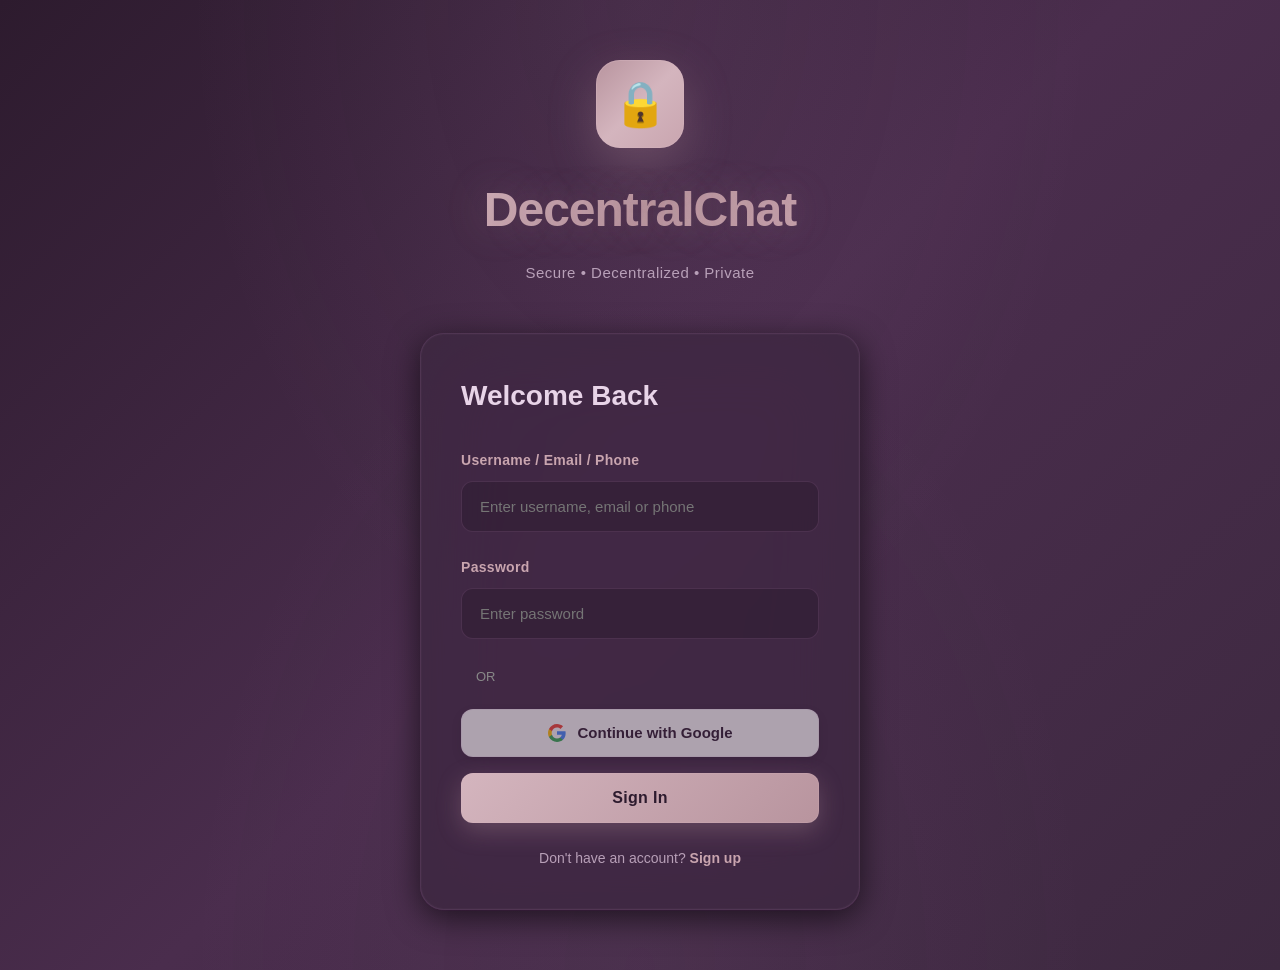
==== frontend/index.html @ db8f2690 "first commit" ====
<!DOCTYPE html>
<html lang="en">
<head>
    <meta charset="UTF-8">
    <meta name="viewport" content="width=device-width, initial-scale=1.0, maximum-scale=5.0, user-scalable=yes">
    <meta name="mobile-web-app-capable" content="yes">
    <meta name="apple-mobile-web-app-capable" content="yes">
    <meta name="apple-mobile-web-app-status-bar-style" content="black-translucent">
    <script src="https://accounts.google.com/gsi/client" async defer onload="initializeGoogleSignIn()"></script>
    <title>DecentralChat - Secure Messaging Platform</title>
</head>
    <style>
        * {
            margin: 0;
            padding: 0;
            box-sizing: border-box;
        }

        body {
            font-family: -apple-system, BlinkMacSystemFont, 'Segoe UI', 'Inter', 'Roboto', 'Helvetica Neue', sans-serif, system-ui, -apple-system, BlinkMacSystemFont, "Segoe UI", "Apple Color Emoji", "Segoe UI Emoji", "Noto Color Emoji", sans-serif;
            background: linear-gradient(135deg, #2d1b2e 0%, #4a2d4d 50%, #3d2940 100%);
            min-height: 100vh;
            color: #e8d4e8;
            line-height: 1.6;
            -webkit-font-smoothing: antialiased;
            -moz-osx-font-smoothing: grayscale;
        }

        /* Glass Morphism Effects */
        .glass {
            background: rgba(61, 41, 64, 0.85);
            backdrop-filter: blur(40px) saturate(180%);
            -webkit-backdrop-filter: blur(40px) saturate(180%);
            border: 1px solid rgba(200, 150, 200, 0.12);
            box-shadow: 0 8px 32px rgba(0, 0, 0, 0.6),
                        0 0 0 1px rgba(255, 255, 255, 0.02) inset;
        }

        .glass-strong {
            background: rgba(74, 45, 77, 0.92);
            backdrop-filter: blur(60px) saturate(200%);
            -webkit-backdrop-filter: blur(60px) saturate(200%);
            border: 1px solid rgba(200, 150, 200, 0.18);
            box-shadow: 0 16px 48px rgba(0, 0, 0, 0.8),
                        0 0 0 1px rgba(255, 255, 255, 0.03) inset;
        }

        /* Login Screen */
        #loginScreen {
            display: flex;
            justify-content: center;
            align-items: flex-start;
            min-height: 100vh;
            padding: 60px 24px;
            overflow-y: auto;
            background: radial-gradient(ellipse at top, rgba(200, 150, 200, 0.08) 0%, transparent 50%),
                        radial-gradient(ellipse at bottom, rgba(180, 130, 180, 0.06) 0%, transparent 50%),
                        linear-gradient(135deg, #2d1b2e 0%, #4a2d4d 50%, #3d2940 100%);
        }

        .login-container {
            max-width: 440px;
            width: 100%;
            margin: auto;
            animation: fadeInUp 0.6s cubic-bezier(0.16, 1, 0.3, 1);
        }

        @keyframes fadeInUp {
            from {
                opacity: 0;
                transform: translateY(30px);
            }
            to {
                opacity: 1;
                transform: translateY(0);
            }
        }

        .logo-container {
            text-align: center;
            margin-bottom: 48px;
        }

        .logo {
            width: 88px;
            height: 88px;
            background: linear-gradient(135deg, #b8949e 0%, #d4b5be 50%, #c9a5af 100%);
            border-radius: 24px;
            display: inline-flex;
            align-items: center;
            justify-content: center;
            font-size: 44px;
            margin-bottom: 24px;
            box-shadow: 0 16px 48px rgba(184, 148, 158, 0.3),
                        0 0 0 1px rgba(212, 181, 190, 0.4) inset;
            transition: all 0.4s cubic-bezier(0.16, 1, 0.3, 1);
        }

        .logo:hover {
            transform: translateY(-4px) scale(1.05);
            box-shadow: 0 24px 64px rgba(184, 148, 158, 0.4),
                        0 0 0 1px rgba(212, 181, 190, 0.5) inset;
        }

        .app-title {
            font-size: 48px;
            font-weight: 700;
            letter-spacing: -1px;
            background: linear-gradient(135deg, #d4b5be 0%, #b8949e 50%, #c9a5af 100%);
            -webkit-background-clip: text;
            -webkit-text-fill-color: transparent;
            background-clip: text;
            margin-bottom: 12px;
            text-shadow: 0 0 40px rgba(184, 148, 158, 0.3);
        }

        .app-subtitle {
            color: #b8a0b8;
            font-size: 15px;
            font-weight: 500;
            letter-spacing: 0.5px;
        }

        .login-box {
            padding: 40px;
            border-radius: 24px;
            max-height: calc(100vh - 240px);
            overflow-y: auto;
            transition: all 0.3s ease;
        }

        .login-box:hover {
            box-shadow: 0 12px 48px rgba(0, 0, 0, 0.8),
                        0 0 0 1px rgba(200, 150, 200, 0.15) inset;
        }

        .form-group {
            margin-bottom: 24px;
        }

        .form-group label {
            display: block;
            color: #c9a5af;
            margin-bottom: 10px;
            font-weight: 600;
            font-size: 14px;
            letter-spacing: 0.3px;
        }

        .form-group input,
        .form-group select {
            width: 100%;
            padding: 16px 18px;
            border: 1.5px solid rgba(200, 150, 200, 0.15);
            background: rgba(45, 27, 46, 0.5);
            border-radius: 12px;
            color: #e8d4e8;
            font-size: 15px;
            font-weight: 500;
            transition: all 0.3s cubic-bezier(0.16, 1, 0.3, 1);
        }

        .form-group input:hover {
            border-color: rgba(200, 150, 200, 0.3);
            background: rgba(45, 27, 46, 0.6);
        }

        .form-group input:focus {
            outline: none;
            border-color: #b8949e;
            background: rgba(45, 27, 46, 0.7);
            box-shadow: 0 0 0 4px rgba(184, 148, 158, 0.1),
                        0 8px 24px rgba(184, 148, 158, 0.15);
            transform: translateY(-1px);
        }

        .btn-primary {
            width: 100%;
            padding: 16px 24px;
            background: linear-gradient(135deg, #d4b5be 0%, #b8949e 100%);
            border: none;
            border-radius: 12px;
            color: #2d1b2e;
            font-size: 16px;
            font-weight: 700;
            letter-spacing: 0.3px;
            cursor: pointer;
            transition: all 0.3s cubic-bezier(0.16, 1, 0.3, 1);
            box-shadow: 0 8px 24px rgba(184, 148, 158, 0.3),
                        0 0 0 1px rgba(212, 181, 190, 0.2) inset;
            position: relative;
            overflow: hidden;
        }

        .btn-primary::before {
            content: '';
            position: absolute;
            top: 0;
            left: -100%;
            width: 100%;
            height: 100%;
            background: linear-gradient(90deg, transparent, rgba(255, 255, 255, 0.3), transparent);
            transition: left 0.5s;
        }

        .btn-primary:hover::before {
            left: 100%;
        }

        .btn-primary:hover {
            transform: translateY(-2px);
            box-shadow: 0 12px 32px rgba(184, 148, 158, 0.4),
                        0 0 0 1px rgba(212, 181, 190, 0.3) inset;
        }

        .btn-primary:active {
            transform: translateY(0);
        }

        .btn-primary:disabled {
            opacity: 0.5;
            cursor: not-allowed;
            transform: none;
        }

        .toggle-mode {
            text-align: center;
            margin-top: 24px;
            color: #b8a0b8;
            font-size: 14px;
        }

        .toggle-mode a {
            color: #c9a5af;
            cursor: pointer;
            text-decoration: none;
            font-weight: 600;
            transition: all 0.2s;
        }

        .toggle-mode a:hover {
            color: #d4b5be;
            text-decoration: underline;
        }

        .error-message, .success-message {
            padding: 14px 18px;
            border-radius: 12px;
            margin-bottom: 20px;
            font-size: 14px;
            font-weight: 500;
            display: none;
            animation: slideDown 0.3s ease;
        }

        .error-message {
            background: rgba(239, 68, 68, 0.15);
            border: 1px solid rgba(239, 68, 68, 0.3);
            color: #ff8888;
        }

        .success-message {
            background: rgba(147, 197, 147, 0.15);
            border: 1px solid rgba(147, 197, 147, 0.3);
            color: #b8e8b8;
        }

        @keyframes slideDown {
            from {
                opacity: 0;
                transform: translateY(-10px);
            }
            to {
                opacity: 1;
                transform: translateY(0);
            }
        }

        .login-box::-webkit-scrollbar {
            width: 6px;
        }

        .login-box::-webkit-scrollbar-track {
            background: rgba(0, 0, 0, 0.2);
            border-radius: 10px;
        }

        .login-box::-webkit-scrollbar-thumb {
            background: rgba(184, 148, 158, 0.4);
            border-radius: 10px;
            transition: background 0.2s;
        }

        .login-box::-webkit-scrollbar-thumb:hover {
            background: rgba(184, 148, 158, 0.6);
        }

        .btn-google {
            width: 100%;
            padding: 14px 20px;
            background: rgba(255, 255, 255, 0.95);
            border: 1.5px solid rgba(200, 150, 200, 0.15);
            border-radius: 12px;
            color: #2d1b2e;
            font-size: 15px;
            font-weight: 600;
            cursor: pointer;
            transition: all 0.3s cubic-bezier(0.16, 1, 0.3, 1);
            display: flex;
            align-items: center;
            justify-content: center;
            gap: 12px;
            margin-bottom: 16px;
            box-shadow: 0 4px 12px rgba(0, 0, 0, 0.15);
        }

        .btn-google:hover {
            background: #fff;
            transform: translateY(-2px);
            box-shadow: 0 8px 20px rgba(0, 0, 0, 0.2);
            border-color: rgba(200, 150, 200, 0.25);
        }

        /* Chat Interface */
        #chatInterface {
            display: none;
            height: 100vh;
            overflow: hidden;
        }

        .chat-container {
            display: flex;
            height: 100vh;
            background: linear-gradient(135deg, #2d1b2e 0%, #4a2d4d 50%, #3d2940 100%);
        }

        /* Sidebar */
        .sidebar {
            width: 380px;
            border-right: 1px solid rgba(200, 150, 200, 0.08);
            display: flex;
            flex-direction: column;
            transition: all 0.4s cubic-bezier(0.16, 1, 0.3, 1);
        }

        .sidebar.collapsed {
            width: 0;
            overflow: hidden;
        }

        .sidebar-header {
            padding: 24px;
            border-bottom: 1px solid rgba(200, 150, 200, 0.08);
        }

        .user-profile {
            display: flex;
            align-items: center;
            gap: 16px;
            margin-bottom: 24px;
            padding: 16px;
            border-radius: 16px;
            background: rgba(184, 148, 158, 0.04);
            transition: all 0.3s ease;
        }

        .user-profile:hover {
            background: rgba(184, 148, 158, 0.08);
        }

        .avatar {
            width: 52px;
            height: 52px;
            border-radius: 50%;
            background: linear-gradient(135deg, #d4b5be 0%, #b8949e 100%);
            display: flex;
            align-items: center;
            justify-content: center;
            font-size: 26px;
            box-shadow: 0 8px 24px rgba(184, 148, 158, 0.3),
                        0 0 0 3px rgba(45, 27, 46, 0.3),
                        0 0 0 4px rgba(184, 148, 158, 0.2);
            flex-shrink: 0;
            transition: all 0.3s ease;
        }

        .avatar:hover {
            transform: scale(1.05);
            box-shadow: 0 12px 32px rgba(184, 148, 158, 0.4),
                        0 0 0 3px rgba(45, 27, 46, 0.3),
                        0 0 0 5px rgba(184, 148, 158, 0.3);
        }

        .avatar img {
            width: 100%;
            height: 100%;
            border-radius: 50%;
            object-fit: cover;
        }

        .user-info {
            flex: 1;
        }

        .user-info h3 {
            font-size: 17px;
            font-weight: 700;
            margin-bottom: 4px;
            color: #e8d4e8;
        }

        .user-role {
            font-size: 13px;
            color: #c9a5af;
            font-weight: 600;
        }

        .search-box {
            position: relative;
        }

        .search-box input {
            width: 100%;
            padding: 14px 18px;
            background: rgba(45, 27, 46, 0.5);
            border: 1.5px solid rgba(200, 150, 200, 0.12);
            border-radius: 12px;
            color: #e8d4e8;
            font-size: 14px;
            font-weight: 500;
            transition: all 0.3s ease;
        }

        .search-box input:hover {
            border-color: rgba(200, 150, 200, 0.2);
            background: rgba(45, 27, 46, 0.6);
        }

        .search-box input:focus {
            outline: none;
            border-color: #b8949e;
            background: rgba(45, 27, 46, 0.7);
            box-shadow: 0 0 0 4px rgba(184, 148, 158, 0.08);
        }

        .action-buttons {
            display: flex;
            gap: 12px;
            padding: 16px 24px;
            border-bottom: 1px solid rgba(200, 150, 200, 0.08);
        }

        .action-btn {
            flex: 1;
            padding: 12px 16px;
            background: rgba(184, 148, 158, 0.08);
            border: 1.5px solid rgba(200, 150, 200, 0.15);
            border-radius: 10px;
            color: #c9a5af;
            font-size: 12px;
            font-weight: 700;
            letter-spacing: 0.3px;
            cursor: pointer;
            transition: all 0.3s cubic-bezier(0.16, 1, 0.3, 1);
            display: flex;
            align-items: center;
            justify-content: center;
            gap: 6px;
        }

        .action-btn:hover {
            background: rgba(184, 148, 158, 0.15);
            border-color: #b8949e;
            transform: translateY(-2px);
            box-shadow: 0 4px 12px rgba(184, 148, 158, 0.2);
        }

        .action-btn:active {
            transform: translateY(0);
        }

        .contacts-list {
            flex: 1;
            overflow-y: auto;
        }

        .contact-item {
            padding: 16px 24px;
            border-bottom: 1px solid rgba(200, 150, 200, 0.05);
            cursor: pointer;
            transition: all 0.25s cubic-bezier(0.16, 1, 0.3, 1);
            display: flex;
            gap: 16px;
            align-items: center;
            position: relative;
        }

        .contact-item::before {
            content: '';
            position: absolute;
            left: 0;
            top: 0;
            bottom: 0;
            width: 0;
            background: linear-gradient(90deg, #b8949e, transparent);
            transition: width 0.3s ease;
        }

        .contact-item:hover {
            background: rgba(184, 148, 158, 0.06);
        }

        .contact-item:hover::before {
            width: 4px;
        }

        .contact-item.active {
            background: rgba(184, 148, 158, 0.12);
        }

        .contact-item.active::before {
            width: 4px;
        }

        .contact-avatar {
            position: relative;
            width: 52px;
            height: 52px;
            border-radius: 50%;
            background: linear-gradient(135deg, #d4b5be 0%, #b8949e 100%);
            display: flex;
            align-items: center;
            justify-content: center;
            font-size: 26px;
            flex-shrink: 0;
            box-shadow: 0 4px 12px rgba(184, 148, 158, 0.2);
        }

        .contact-avatar img {
            width: 100%;
            height: 100%;
            border-radius: 50%;
            object-fit: cover;
        }

        .status-indicator {
            position: absolute;
            bottom: 0;
            right: 0;
            width: 14px;
            height: 14px;
            border-radius: 50%;
            border: 3px solid #3d2940;
            box-shadow: 0 0 8px rgba(0, 0, 0, 0.5);
        }

        .status-indicator.online {
            background: #93c593;
            box-shadow: 0 0 12px rgba(147, 197, 147, 0.6);
        }

        .status-indicator.offline {
            background: #7b6b7b;
        }

        .contact-info {
            flex: 1;
            overflow: hidden;
        }

        .contact-name {
            font-size: 16px;
            font-weight: 700;
            margin-bottom: 4px;
            color: #e8d4e8;
        }

        .contact-last-message {
            font-size: 13px;
            color: #b8a0b8;
            font-weight: 500;
            white-space: nowrap;
            overflow: hidden;
            text-overflow: ellipsis;
        }

        .unread-badge {
            background: linear-gradient(135deg, #d4b5be, #b8949e);
            color: #2d1b2e;
            border-radius: 12px;
            min-width: 24px;
            height: 24px;
            display: flex;
            align-items: center;
            justify-content: center;
            font-size: 12px;
            font-weight: 800;
            padding: 0 8px;
            box-shadow: 0 4px 12px rgba(184, 148, 158, 0.4);
        }

        /* Chat Area */
        .chat-area {
            flex: 1;
            display: flex;
            flex-direction: column;
        }

        .chat-header {
            padding: 20px 28px;
            border-bottom: 1px solid rgba(200, 150, 200, 0.08);
            display: flex;
            align-items: center;
            justify-content: space-between;
            background: rgba(184, 148, 158, 0.02);
        }

        .chat-header-left {
            display: flex;
            align-items: center;
            gap: 16px;
        }

        .menu-toggle {
            width: 44px;
            height: 44px;
            border-radius: 12px;
            background: rgba(184, 148, 158, 0.08);
            border: 1.5px solid rgba(200, 150, 200, 0.15);
            display: flex;
            align-items: center;
            justify-content: center;
            cursor: pointer;
            transition: all 0.3s cubic-bezier(0.16, 1, 0.3, 1);
            color: #c9a5af;
            font-size: 20px;
        }

        .menu-toggle:hover {
            background: rgba(184, 148, 158, 0.15);
            border-color: #b8949e;
            transform: translateY(-2px);
            box-shadow: 0 4px 12px rgba(184, 148, 158, 0.2);
        }

        .chat-actions {
            display: flex;
            gap: 10px;
        }

        .icon-btn {
            width: 44px;
            height: 44px;
            border-radius: 12px;
            background: rgba(184, 148, 158, 0.08);
            border: 1.5px solid rgba(200, 150, 200, 0.15);
            display: flex;
            align-items: center;
            justify-content: center;
            cursor: pointer;
            transition: all 0.3s cubic-bezier(0.16, 1, 0.3, 1);
            color: #c9a5af;
            font-size: 18px;
        }

        .icon-btn:hover {
            background: rgba(184, 148, 158, 0.15);
            border-color: #b8949e;
            transform: translateY(-2px) scale(1.05);
            box-shadow: 0 4px 12px rgba(184, 148, 158, 0.2);
        }

        .icon-btn:active {
            transform: translateY(0) scale(1);
        }

        .emoji-picker {
            position: absolute;
            bottom: 90px;
            right: 28px;
            width: 380px;
            max-height: 450px;
            background: rgba(61, 41, 64, 0.98);
            backdrop-filter: blur(60px) saturate(200%);
            border: 1px solid rgba(200, 150, 200, 0.2);
            border-radius: 20px;
            box-shadow: 0 24px 64px rgba(0, 0, 0, 0.9),
                        0 0 0 1px rgba(255, 255, 255, 0.03) inset;
            display: none;
            flex-direction: column;
            z-index: 1000;
            animation: slideUpFade 0.3s cubic-bezier(0.16, 1, 0.3, 1);
        }

        @keyframes slideUpFade {
            from {
                opacity: 0;
                transform: translateY(16px) scale(0.96);
            }
            to {
                opacity: 1;
                transform: translateY(0) scale(1);
            }
        }

        .emoji-picker.active {
            display: flex !important;
        }

        .emoji-picker-header {
            padding: 18px 20px;
            border-bottom: 1px solid rgba(200, 150, 200, 0.12);
        }

        .emoji-search {
            width: 100%;
            padding: 12px 16px;
            background: rgba(45, 27, 46, 0.5);
            border: 1.5px solid rgba(200, 150, 200, 0.15);
            border-radius: 10px;
            color: #e8d4e8;
            font-size: 14px;
            font-weight: 500;
            transition: all 0.3s ease;
        }

        .emoji-search:focus {
            outline: none;
            border-color: #b8949e;
            box-shadow: 0 0 0 4px rgba(184, 148, 158, 0.1);
        }

        .emoji-categories {
            display: flex;
            padding: 12px 16px;
            gap: 6px;
            border-bottom: 1px solid rgba(200, 150, 200, 0.08);
            overflow-x: auto;
        }

        .emoji-category-btn {
            padding: 10px 14px;
            background: transparent;
            border: none;
            color: #b8a0b8;
            cursor: pointer;
            font-size: 22px;
            transition: all 0.25s cubic-bezier(0.16, 1, 0.3, 1);
            border-radius: 10px;
            min-width: 44px;
            height: 44px;
            display: flex;
            align-items: center;
            justify-content: center;
        }

        .emoji-category-btn:hover {
            background: rgba(184, 148, 158, 0.12);
            transform: scale(1.15);
        }

        .emoji-category-btn.active {
            background: rgba(184, 148, 158, 0.2);
            transform: scale(1.15);
        }

        .emoji-grid {
            display: grid;
            grid-template-columns: repeat(8, 1fr);
            gap: 4px;
            padding: 16px;
            overflow-y: auto;
            max-height: 280px;
        }

        .emoji-item {
            width: 40px;
            height: 40px;
            display: flex;
            align-items: center;
            justify-content: center;
            font-size: 26px;
            cursor: pointer;
            border-radius: 10px;
            transition: all 0.2s cubic-bezier(0.16, 1, 0.3, 1);
            -webkit-tap-highlight-color: rgba(184, 148, 158, 0.2);
            touch-action: manipulation;
            user-select: none;
            -webkit-user-select: none;
        }

        .emoji-item:hover {
            background: rgba(184, 148, 158, 0.15);
            transform: scale(1.25);
        }
        
        .emoji-item:active {
            background: rgba(184, 148, 158, 0.3);
            transform: scale(1.15);
        }

        .emoji-suggestions {
            display: flex;
            gap: 6px;
            padding: 8px 16px;
            background: rgba(184, 148, 158, 0.08);
            border-radius: 10px;
            margin-bottom: 8px;
            overflow-x: auto;
        }

        .emoji-suggestion {
            font-size: 22px;
            cursor: pointer;
            padding: 6px;
            transition: transform 0.2s;
            border-radius: 8px;
        }

        .emoji-suggestion:hover {
            transform: scale(1.4);
            background: rgba(184, 148, 158, 0.15);
        }

        .messages-container {
            flex: 1;
            overflow-y: auto;
            padding: 28px;
            background: linear-gradient(to bottom, rgba(184, 148, 158, 0.01), transparent 20%);
        }

        .message {
            margin-bottom: 24px;
            display: flex;
            gap: 12px;
            animation: messageSlideIn 0.4s cubic-bezier(0.16, 1, 0.3, 1);
        }

        @keyframes messageSlideIn {
            from {
                opacity: 0;
                transform: translateY(24px);
            }
            to {
                opacity: 1;
                transform: translateY(0);
            }
        }

        .message.sent {
            flex-direction: row-reverse;
        }

        .message-avatar {
            width: 40px;
            height: 40px;
            border-radius: 50%;
            background: linear-gradient(135deg, #d4b5be 0%, #b8949e 100%);
            display: flex;
            align-items: center;
            justify-content: center;
            font-size: 18px;
            flex-shrink: 0;
            box-shadow: 0 4px 12px rgba(184, 148, 158, 0.25);
        }

        .message-avatar img {
            width: 100%;
            height: 100%;
            border-radius: 50%;
            object-fit: cover;
        }

        .message-content {
            max-width: 65%;
        }

        .message-bubble {
            padding: 14px 20px;
            border-radius: 18px;
            background: rgba(255, 255, 255, 0.04);
            border: 1px solid rgba(200, 150, 200, 0.12);
            position: relative;
            box-shadow: 0 2px 8px rgba(0, 0, 0, 0.3);
            transition: all 0.2s ease;
        }

        .message-bubble:hover {
            box-shadow: 0 4px 16px rgba(0, 0, 0, 0.4);
            transform: translateY(-1px);
        }

        .message.sent .message-bubble {
            background: rgba(184, 148, 158, 0.15);
            border-color: rgba(200, 150, 200, 0.25);
            box-shadow: 0 2px 12px rgba(184, 148, 158, 0.2);
        }

        .message.sent .message-bubble:hover {
            box-shadow: 0 4px 20px rgba(184, 148, 158, 0.3);
        }

        .message-text {
            color: #e8d4e8;
            line-height: 1.6;
            word-wrap: break-word;
            font-size: 15px;
            font-weight: 500;
        }

        .message-info {
            display: flex;
            align-items: center;
            gap: 10px;
            margin-top: 6px;
            font-size: 11px;
            color: #b8a0b8;
            font-weight: 600;
        }

        .encryption-badge {
            display: inline-flex;
            align-items: center;
            gap: 4px;
            color: #93c593;
        }

        .typing-indicator {
            padding: 12px 28px;
            font-size: 14px;
            color: #b8a0b8;
            font-style: italic;
            font-weight: 600;
        }

        /* Message Input */
        .message-input-container {
            padding: 24px 28px;
            border-top: 1px solid rgba(200, 150, 200, 0.08);
            background: rgba(184, 148, 158, 0.02);
        }

        .message-input-wrapper {
            flex: 1;
            display: flex;
            align-items: center;
            gap: 6px;
        }

        .input-actions {
            display: flex;
            gap: 6px;
        }

        #messageInput {
            flex: 1;
            padding: 16px 20px;
            background: rgba(45, 27, 46, 0.5);
            border: 1.5px solid rgba(200, 150, 200, 0.15);
            border-radius: 14px;
            color: #e8d4e8;
            font-size: 15px;
            font-weight: 500;
            resize: none;
            max-height: 140px;
            font-family: inherit;
            transition: all 0.3s ease;
        }

        #messageInput:hover {
            border-color: rgba(200, 150, 200, 0.25);
            background: rgba(45, 27, 46, 0.6);
        }

        #messageInput:focus {
            outline: none;
            border-color: #b8949e;
            background: rgba(45, 27, 46, 0.7);
            box-shadow: 0 0 0 4px rgba(184, 148, 158, 0.08);
        }

        .send-btn {
            width: 52px;
            height: 52px;
            border-radius: 50%;
            background: linear-gradient(135deg, #d4b5be 0%, #b8949e 100%);
            border: none;
            color: #2d1b2e;
            cursor: pointer;
            transition: all 0.3s cubic-bezier(0.16, 1, 0.3, 1);
            display: flex;
            align-items: center;
            justify-content: center;
            box-shadow: 0 8px 24px rgba(184, 148, 158, 0.4),
                        0 0 0 1px rgba(212, 181, 190, 0.3) inset;
            font-size: 22px;
        }

        .send-btn:hover {
            transform: scale(1.1) rotate(12deg);
            box-shadow: 0 12px 32px rgba(184, 148, 158, 0.5),
                        0 0 0 1px rgba(212, 181, 190, 0.4) inset;
        }

        .send-btn:active {
            transform: scale(1.05) rotate(8deg);
        }

        .send-btn:disabled {
            opacity: 0.4;
            cursor: not-allowed;
            transform: none;
        }

        /* Empty State */
        .empty-state {
            display: flex;
            flex-direction: column;
            align-items: center;
            justify-content: center;
            height: 100%;
            color: #b8a0b8;
        }

        .empty-state-icon {
            font-size: 96px;
            margin-bottom: 24px;
            opacity: 0.5;
        }

        .empty-state h3 {
            font-size: 24px;
            font-weight: 700;
            margin-bottom: 12px;
            color: #c9a5af;
        }

        .empty-state p {
            font-size: 15px;
            font-weight: 500;
        }

        /* Modal */
        .modal {
            display: none;
            position: fixed;
            top: 0;
            left: 0;
            width: 100%;
            height: 100%;
            background: rgba(0, 0, 0, 0.85);
            backdrop-filter: blur(12px);
            z-index: 1000;
            align-items: center;
            justify-content: center;
            animation: fadeIn 0.3s ease;
        }

        @keyframes fadeIn {
            from {
                opacity: 0;
            }
            to {
                opacity: 1;
            }
        }

        .modal.active {
            display: flex;
        }

        .modal-content {
            max-width: 520px;
            width: 90%;
            max-height: 85vh;
            overflow-y: auto;
            padding: 32px;
            border-radius: 24px;
            scrollbar-width: thin;
            scrollbar-color: rgba(184, 148, 158, 0.5) rgba(0, 0, 0, 0.2);
            animation: modalSlideIn 0.4s cubic-bezier(0.16, 1, 0.3, 1);
        }

        @keyframes modalSlideIn {
            from {
                opacity: 0;
                transform: translateY(40px) scale(0.96);
            }
            to {
                opacity: 1;
                transform: translateY(0) scale(1);
            }
        }

        .modal-header {
            display: flex;
            justify-content: space-between;
            align-items: center;
            margin-bottom: 28px;
        }

        .modal-title {
            font-size: 26px;
            font-weight: 800;
            color: #c9a5af;
            letter-spacing: -0.5px;
        }

        .close-btn {
            width: 38px;
            height: 38px;
            border-radius: 50%;
            background: rgba(239, 68, 68, 0.15);
            border: 1.5px solid rgba(239, 68, 68, 0.3);
            color: #ff6666;
            cursor: pointer;
            display: flex;
            align-items: center;
            justify-content: center;
            transition: all 0.3s cubic-bezier(0.16, 1, 0.3, 1);
            font-size: 18px;
            font-weight: 700;
        }

        .close-btn:hover {
            background: rgba(239, 68, 68, 0.25);
            transform: rotate(90deg) scale(1.1);
            box-shadow: 0 4px 12px rgba(239, 68, 68, 0.3);
        }

        .user-list {
            max-height: 420px;
            overflow-y: auto;
        }

        .user-item {
            padding: 16px 18px;
            background: rgba(45, 27, 46, 0.4);
            border: 1.5px solid rgba(200, 150, 200, 0.12);
            border-radius: 14px;
            margin-bottom: 12px;
            display: flex;
            align-items: center;
            gap: 16px;
            cursor: pointer;
            transition: all 0.3s cubic-bezier(0.16, 1, 0.3, 1);
        }

        .user-item:hover {
            background: rgba(184, 148, 158, 0.12);
            border-color: #b8949e;
            transform: translateX(4px);
            box-shadow: 0 4px 16px rgba(184, 148, 158, 0.2);
        }

        /* Connection Status */
        .connection-status {
            position: fixed;
            top: 24px;
            right: 24px;
            padding: 12px 20px;
            border-radius: 12px;
            font-size: 14px;
            font-weight: 700;
            letter-spacing: 0.3px;
            z-index: 999;
            display: none;
            align-items: center;
            gap: 10px;
            box-shadow: 0 8px 24px rgba(0, 0, 0, 0.4);
            animation: slideInRight 0.4s ease;
        }

        @keyframes slideInRight {
            from {
                opacity: 0;
                transform: translateX(100px);
            }
            to {
                opacity: 1;
                transform: translateX(0);
            }
        }

        .connection-status.connected {
            background: rgba(147, 197, 147, 0.2);
            border: 1.5px solid rgba(147, 197, 147, 0.4);
            color: #b8e8b8;
            display: flex;
        }

        .connection-status.disconnected {
            background: rgba(239, 68, 68, 0.2);
            border: 1.5px solid rgba(239, 68, 68, 0.4);
            color: #ff8888;
            display: flex;
        }

        /* Loading */
        .loading {
            display: inline-block;
            width: 22px;
            height: 22px;
            border: 3px solid rgba(184, 148, 158, 0.2);
            border-radius: 50%;
            border-top-color: #b8949e;
            animation: spin 1s linear infinite;
        }

        @keyframes spin {
            to {
                transform: rotate(360deg);
            }
        }

        /* Scrollbar */
        ::-webkit-scrollbar {
            width: 8px;
            height: 8px;
        }

        ::-webkit-scrollbar-track {
            background: rgba(0, 0, 0, 0.3);
            border-radius: 10px;
        }

        ::-webkit-scrollbar-thumb {
            background: rgba(184, 148, 158, 0.4);
            border-radius: 10px;
            transition: background 0.2s;
        }

        ::-webkit-scrollbar-thumb:hover {
            background: rgba(184, 148, 158, 0.6);
        }

        /* File Upload & Preview */
        .file-preview-container {
            display: flex;
            gap: 12px;
            padding: 16px 28px;
            border-top: 1px solid rgba(200, 150, 200, 0.08);
            flex-wrap: wrap;
            max-height: 170px;
            overflow-y: auto;
            background: rgba(45, 27, 46, 0.3);
        }

        .file-preview-item {
            position: relative;
            width: 88px;
            height: 88px;
            border-radius: 14px;
            background: rgba(45, 27, 46, 0.5);
            border: 1.5px solid rgba(200, 150, 200, 0.2);
            display: flex;
            align-items: center;
            justify-content: center;
            overflow: hidden;
            transition: all 0.3s ease;
        }

        .file-preview-item:hover {
            border-color: #b8949e;
            transform: scale(1.05);
            box-shadow: 0 4px 16px rgba(184, 148, 158, 0.3);
        }

        .file-preview-item img {
            width: 100%;
            height: 100%;
            object-fit: cover;
        }

        .file-preview-item .file-icon {
            font-size: 36px;
        }

        .file-preview-remove {
            position: absolute;
            top: -6px;
            right: -6px;
            width: 24px;
            height: 24px;
            border-radius: 50%;
            background: linear-gradient(135deg, #ff4444, #cc0000);
            color: #fff;
            border: 2px solid #2d1b2e;
            cursor: pointer;
            display: flex;
            align-items: center;
            justify-content: center;
            font-size: 14px;
            font-weight: 700;
            z-index: 10;
            transition: all 0.3s ease;
            box-shadow: 0 4px 12px rgba(255, 0, 0, 0.4);
        }

        .file-preview-remove:hover {
            transform: scale(1.15) rotate(90deg);
            box-shadow: 0 6px 16px rgba(255, 0, 0, 0.6);
        }

        .file-upload-progress {
            position: absolute;
            bottom: 0;
            left: 0;
            right: 0;
            height: 5px;
            background: rgba(184, 148, 158, 0.2);
            border-radius: 0 0 12px 12px;
            overflow: hidden;
        }

        .file-upload-progress-bar {
            height: 100%;
            background: linear-gradient(90deg, #d4b5be, #b8949e);
            transition: width 0.3s ease;
            box-shadow: 0 0 12px rgba(184, 148, 158, 0.6);
        }

        /* Message Attachments */
        .message-attachments {
            margin-top: 12px;
            display: flex;
            flex-direction: column;
            gap: 10px;
        }

        .message-attachment {
            display: flex;
            align-items: center;
            gap: 12px;
            padding: 12px;
            background: rgba(45, 27, 46, 0.4);
            border-radius: 12px;
            cursor: pointer;
            transition: all 0.3s ease;
            border: 1px solid rgba(200, 150, 200, 0.15);
        }

        .message-attachment:hover {
            background: rgba(45, 27, 46, 0.6);
            border-color: #b8949e;
            transform: translateX(4px);
        }

        .message-attachment img {
            max-width: 100%;
            width: 100%;
            max-height: 220px;
            border-radius: 12px;
            cursor: pointer;
            box-shadow: 0 4px 12px rgba(0, 0, 0, 0.5);
            object-fit: contain;
        }

        .message-attachment video {
            max-width: 320px;
            border-radius: 12px;
        }

        .attachment-icon {
            width: 44px;
            height: 44px;
            border-radius: 10px;
            background: rgba(184, 148, 158, 0.15);
            display: flex;
            align-items: center;
            justify-content: center;
            font-size: 22px;
            flex-shrink: 0;
        }

        .attachment-info {
            flex: 1;
            min-width: 0;
        }

        .attachment-name {
            font-size: 14px;
            font-weight: 700;
            margin-bottom: 4px;
            overflow: hidden;
            text-overflow: ellipsis;
            white-space: nowrap;
            color: #e8d4e8;
        }

        .attachment-size {
            font-size: 12px;
            color: #b8a0b8;
            font-weight: 600;
        }

        /* Voice Message */
        .voice-message {
            display: flex;
            align-items: center;
            gap: 12px;
            padding: 12px;
            background: rgba(45, 27, 46, 0.4);
            border-radius: 14px;
            border: 1px solid rgba(200, 150, 200, 0.15);
        }

        .voice-play-btn {
            width: 44px;
            height: 44px;
            border-radius: 50%;
            background: rgba(184, 148, 158, 0.2);
            border: 1.5px solid rgba(200, 150, 200, 0.3);
            color: #c9a5af;
            font-size: 20px;
            cursor: pointer;
            display: flex;
            align-items: center;
            justify-content: center;
            transition: all 0.3s ease;
            flex-shrink: 0;
        }

        .voice-play-btn:hover {
            background: rgba(184, 148, 158, 0.3);
            transform: scale(1.1);
            box-shadow: 0 4px 12px rgba(184, 148, 158, 0.4);
        }

        .voice-waveform {
            flex: 1;
            height: 32px;
            background: rgba(184, 148, 158, 0.1);
            border-radius: 16px;
            position: relative;
            overflow: hidden;
        }

        .voice-progress {
            height: 100%;
            background: linear-gradient(90deg, rgba(184, 148, 158, 0.4), rgba(212, 181, 190, 0.4));
            transition: width 0.1s;
            box-shadow: 0 0 12px rgba(184, 148, 158, 0.3);
        }

        .voice-duration {
            font-size: 12px;
            color: #b8a0b8;
            font-weight: 700;
        }

        /* Voice Recording */
        .voice-record-btn {
            width: 52px;
            height: 52px;
            border-radius: 50%;
            background: rgba(184, 148, 158, 0.15);
            border: 1.5px solid rgba(200, 150, 200, 0.3);
            color: #c9a5af;
            cursor: pointer;
            transition: all 0.3s cubic-bezier(0.16, 1, 0.3, 1);
            display: flex;
            align-items: center;
            justify-content: center;
            font-size: 22px;
            user-select: none;
            -webkit-user-select: none;
            position: relative;
            overflow: visible;
        }

        .voice-record-btn:hover {
            background: rgba(184, 148, 158, 0.25);
            border-color: #b8949e;
            transform: scale(1.05);
            box-shadow: 0 4px 12px rgba(184, 148, 158, 0.3);
        }

        .voice-record-btn:active,
        .voice-record-btn.recording {
            background: linear-gradient(135deg, #ff4444, #cc0000);
            border-color: #ff0000;
            color: #fff;
            transform: scale(1.1);
            box-shadow: 0 8px 24px rgba(255, 0, 0, 0.5);
            animation: pulse-record 1.5s infinite;
        }

        @keyframes pulse-record {
            0%, 100% {
                box-shadow: 0 8px 24px rgba(255, 0, 0, 0.5);
            }
            50% {
                box-shadow: 0 8px 32px rgba(255, 0, 0, 0.8), 
                            0 0 0 8px rgba(255, 0, 0, 0.2);
            }
        }

        .voice-record-btn.recording::before {
            content: '';
            position: absolute;
            width: 12px;
            height: 12px;
            background: #fff;
            border-radius: 50%;
            top: 50%;
            left: 50%;
            transform: translate(-50%, -50%);
            animation: recording-blink 1s infinite;
        }

        @keyframes recording-blink {
            0%, 100% {
                opacity: 1;
            }
            50% {
                opacity: 0.3;
            }
        }

        .voice-record-btn.recording::after {
            content: '';
            position: absolute;
            width: 100%;
            height: 100%;
            border-radius: 50%;
            border: 2px solid #ff4444;
            top: 0;
            left: 0;
            animation: recording-ripple 1.5s infinite;
        }

        @keyframes recording-ripple {
            0% {
                transform: scale(1);
                opacity: 1;
            }
            100% {
                transform: scale(1.5);
                opacity: 0;
            }
        }

        #voiceRecordingIndicator {
            position: fixed;
            bottom: 90px;
            left: 50%;
            transform: translateX(-50%);
            padding: 14px 24px;
            background: rgba(255, 0, 0, 0.25);
            border: 2px solid rgba(255, 0, 0, 0.5);
            border-radius: 24px;
            color: #fff;
            font-size: 15px;
            font-weight: 700;
            z-index: 100;
            display: none;
            align-items: center;
            gap: 12px;
            animation: slideUpFade 0.3s ease;
            box-shadow: 0 8px 32px rgba(255, 0, 0, 0.4);
            backdrop-filter: blur(10px);
        }

        #voiceRecordingIndicator.active {
            display: flex;
        }

        #voiceRecordingIndicator::before {
            content: '🔴';
            font-size: 18px;
            animation: recording-pulse 1s infinite;
        }

        @keyframes recording-pulse {
            0%, 100% {
                transform: scale(1);
                opacity: 1;
            }
            50% {
                transform: scale(1.2);
                opacity: 0.7;
            }
        }

        #voiceRecordingIndicator #recordingDuration {
            font-variant-numeric: tabular-nums;
            min-width: 45px;
            text-align: center;
        }

        /* Group Chat */
        .group-members-list {
            max-height: 320px;
            overflow-y: auto;
        }

        .group-member-item {
            display: flex;
            align-items: center;
            gap: 16px;
            padding: 14px;
            background: rgba(45, 27, 46, 0.4);
            border: 1.5px solid rgba(200, 150, 200, 0.12);
            border-radius: 14px;
            margin-bottom: 12px;
            transition: all 0.3s ease;
        }

        .group-member-item:hover {
            background: rgba(184, 148, 158, 0.08);
            border-color: #b8949e;
            transform: translateX(4px);
        }

        .member-role {
            margin-left: auto;
            padding: 6px 14px;
            background: rgba(184, 148, 158, 0.15);
            border-radius: 14px;
            font-size: 11px;
            font-weight: 800;
            color: #c9a5af;
            letter-spacing: 0.5px;
            text-transform: uppercase;
        }

        .member-role.admin {
            background: rgba(212, 181, 190, 0.25);
            color: #d4b5be;
            box-shadow: 0 0 12px rgba(212, 181, 190, 0.2);
        }

        /* Call UI */
        .call-overlay {
            position: fixed;
            top: 0;
            left: 0;
            right: 0;
            bottom: 0;
            background: radial-gradient(ellipse at 50% 30%, rgba(60,35,65,0.98) 0%, rgba(10,5,12,0.99) 70%);
            backdrop-filter: blur(30px);
            z-index: 2000;
            display: none;
            flex-direction: column;
            align-items: center;
            justify-content: center;
        }

        .call-overlay.active {
            display: flex;
        }

        .call-info {
            text-align: center;
            margin-bottom: 48px;
            z-index: 10;
        }

        .call-avatar {
            width: 140px;
            height: 140px;
            border-radius: 50%;
            background: linear-gradient(135deg, #d4b5be 0%, #b8949e 100%);
            margin: 0 auto 24px;
            display: flex;
            align-items: center;
            justify-content: center;
            font-size: 72px;
            box-shadow: 0 24px 72px rgba(184, 148, 158, 0.5),
                        0 0 0 6px rgba(45, 27, 46, 0.3),
                        0 0 0 8px rgba(184, 148, 158, 0.3);
            overflow: hidden;
            position: relative;
        }

        .call-avatar::after {
            content: '';
            position: absolute;
            inset: -8px;
            border-radius: 50%;
            border: 3px solid rgba(184,148,158,0.4);
            animation: callPulse 2s ease-out infinite;
            pointer-events: none;
        }

        @keyframes callPulse {
            0%   { transform: scale(1); opacity: 0.6; }
            70%  { transform: scale(1.25); opacity: 0; }
            100% { transform: scale(1.25); opacity: 0; }
        }

        .call-avatar img {
            width: 100%;
            height: 100%;
            object-fit: cover;
        }

        .call-name {
            font-size: 34px;
            font-weight: 800;
            margin-bottom: 10px;
            letter-spacing: -0.5px;
            color: #f0e4f0;
            text-shadow: 0 2px 20px rgba(0,0,0,0.5);
        }

        .call-status {
            font-size: 16px;
            color: rgba(200,160,200,0.85);
            font-weight: 600;
            letter-spacing: 0.5px;
        }

        .call-duration {
            font-size: 16px;
            color: #c9a5af;
            margin-top: 10px;
            font-weight: 700;
            letter-spacing: 1px;
        }

        .call-controls {
            display: flex;
            gap: 24px;
            align-items: center;
            z-index: 10;
        }

        .call-btn-wrap {
            display: flex;
            flex-direction: column;
            align-items: center;
            gap: 10px;
        }

        .call-btn-label {
            font-size: 12px;
            font-weight: 700;
            color: rgba(255,255,255,0.55);
            letter-spacing: 0.3px;
            text-transform: uppercase;
            display: none; /* shown on mobile via media query */
        }

        .call-btn {
            width: 72px;
            height: 72px;
            border-radius: 50%;
            border: none;
            font-size: 30px;
            cursor: pointer;
            transition: all 0.3s cubic-bezier(0.16, 1, 0.3, 1);
            display: flex;
            align-items: center;
            justify-content: center;
            position: relative;
            backdrop-filter: blur(20px) saturate(180%);
            -webkit-backdrop-filter: blur(20px) saturate(180%);
        }

        .call-btn::before {
            content: '';
            position: absolute;
            inset: -6px;
            border-radius: 50%;
            padding: 6px;
            background: inherit;
            opacity: 0;
            transition: opacity 0.3s;
        }

        .call-btn:hover::before {
            opacity: 0.3;
            animation: pulse 1.5s infinite;
        }

        @keyframes pulse {
            0%, 100% {
                transform: scale(1);
                opacity: 0.3;
            }
            50% {
                transform: scale(1.2);
                opacity: 0;
            }
        }

        .call-btn.answer {
            background: linear-gradient(135deg, #93c593 0%, #7aaf7a 100%);
            color: #fff;
            box-shadow: 0 12px 32px rgba(147, 197, 147, 0.5);
        }

        .call-btn.reject,
        .call-btn.end {
            background: linear-gradient(135deg, #ef4444 0%, #dc2626 100%);
            color: #fff;
            box-shadow: 0 12px 32px rgba(239, 68, 68, 0.5);
        }

        .call-btn:hover {
            transform: scale(1.15);
        }

        .call-btn:active {
            transform: scale(1.05);
        }

        .call-btn.mute {
            background: rgba(255, 255, 255, 0.08);
            color: #c9a5af;
            box-shadow: 0 8px 24px rgba(184, 148, 158, 0.2);
            backdrop-filter: blur(30px) saturate(200%);
            -webkit-backdrop-filter: blur(30px) saturate(200%);
            border: 1.5px solid rgba(200, 150, 200, 0.15);
        }

        .call-btn.mute.active {
            background: rgba(184, 148, 158, 0.25);
            color: #d4b5be;
            box-shadow: 0 12px 32px rgba(184, 148, 158, 0.4);
            border-color: rgba(212, 181, 190, 0.3);
        }

        #localVideo,
        #remoteVideo {
            border-radius: 24px;
            background: #000;
            object-fit: cover;
            box-shadow: 0 12px 48px rgba(0, 0, 0, 0.8);
        }

        #remoteVideo {
            position: absolute;
            top: 50%;
            left: 50%;
            transform: translate(-50%, -50%);
            width: 80vw;
            height: 80vh;
            max-width: 1200px;
            max-height: 800px;
            z-index: 1;
        }

        #localVideo {
            position: absolute;
            top: 24px;
            right: 24px;
            width: 220px;
            height: 280px;
            z-index: 10;
            border: 3px solid rgba(200, 150, 200, 0.3);
        }

        .message-info span:last-child.read {
            color: #93c593;
        }

        .notification-badge {
            position: absolute;
            top: -6px;
            right: -6px;
            min-width: 22px;
            height: 22px;
            background: linear-gradient(135deg, #ff4444, #cc0000);
            color: #fff;
            border-radius: 12px;
            display: flex;
            align-items: center;
            justify-content: center;
            font-size: 11px;
            font-weight: 800;
            padding: 0 7px;
            box-shadow: 0 4px 12px rgba(255, 0, 0, 0.5);
            border: 2px solid #2d1b2e;
        }

        #countryCode {
            cursor: pointer;
        }

        #countryCode option {
            background: #3d2940;
            color: #e8d4e8;
            padding: 12px;
        }

        #countryCode:focus {
            outline: none;
            border-color: #b8949e;
            box-shadow: 0 0 0 4px rgba(184, 148, 158, 0.1);
        }

        /* Settings Modal */
        /* ── Settings Tabs ─────────────────────────────── */
        .settings-tabs {
            display: flex;
            gap: 4px;
            background: rgba(0,0,0,0.25);
            border-radius: 14px;
            padding: 4px;
            margin: 0 0 20px;
        }

        .settings-tab-btn {
            flex: 1;
            padding: 9px 6px;
            border: none;
            border-radius: 10px;
            background: transparent;
            color: #b8a0b8;
            font-size: 13px;
            font-weight: 700;
            cursor: pointer;
            transition: all 0.3s cubic-bezier(0.16, 1, 0.3, 1);
            white-space: nowrap;
            letter-spacing: 0.2px;
        }

        .settings-tab-btn.active {
            background: linear-gradient(135deg, rgba(212,181,190,0.25), rgba(184,148,158,0.2));
            color: #e8d4e8;
            box-shadow: 0 2px 12px rgba(184,148,158,0.18);
        }

        .settings-tab-panel {
            display: none;
        }

        .settings-tab-panel.active {
            display: block;
        }

        /* ── Settings Sections ─────────────────────────── */
        .settings-section {
            margin-bottom: 20px;
            background: rgba(45, 27, 46, 0.35);
            border-radius: 18px;
            overflow: hidden;
            border: 1px solid rgba(200, 150, 200, 0.1);
            box-shadow: 0 4px 20px rgba(0,0,0,0.15);
        }

        .settings-section-header {
            display: flex;
            align-items: center;
            gap: 10px;
            padding: 15px 20px 11px;
            border-bottom: 1px solid rgba(200,150,200,0.07);
        }

        .settings-section-icon {
            width: 30px;
            height: 30px;
            border-radius: 8px;
            display: flex;
            align-items: center;
            justify-content: center;
            font-size: 15px;
            flex-shrink: 0;
        }

        .settings-section-icon.purple { background: linear-gradient(135deg, #a78bfa, #7c3aed); }
        .settings-section-icon.blue   { background: linear-gradient(135deg, #60a5fa, #2563eb); }
        .settings-section-icon.green  { background: linear-gradient(135deg, #34d399, #059669); }
        .settings-section-icon.rose   { background: linear-gradient(135deg, #fb7185, #e11d48); }
        .settings-section-icon.gold   { background: linear-gradient(135deg, #fbbf24, #d97706); }
        .settings-section-icon.teal   { background: linear-gradient(135deg, #2dd4bf, #0d9488); }

        .settings-section h3 {
            font-size: 13px;
            color: #c9a5af;
            text-transform: uppercase;
            letter-spacing: 0.8px;
            font-weight: 800;
            margin: 0;
            padding: 0;
            background: transparent;
            border: none;
            flex: 1;
        }

        .setting-item {
            display: flex;
            align-items: center;
            justify-content: space-between;
            padding: 15px 20px;
            border-bottom: 1px solid rgba(255, 255, 255, 0.03);
            transition: background 0.2s ease;
            cursor: pointer;
            gap: 12px;
        }

        .setting-item:last-child {
            border-bottom: none;
        }

        .setting-item:hover {
            background: rgba(184, 148, 158, 0.07);
        }

        .setting-item-icon {
            font-size: 18px;
            width: 28px;
            text-align: center;
            flex-shrink: 0;
        }

        .setting-item-text {
            flex: 1;
            min-width: 0;
        }

        .setting-label {
            font-size: 15px;
            color: #e8d4e8;
            font-weight: 600;
            white-space: nowrap;
            overflow: hidden;
            text-overflow: ellipsis;
        }

        .setting-description {
            font-size: 12px;
            color: #9980a0;
            margin-top: 3px;
            line-height: 1.4;
            font-weight: 500;
        }

        .setting-chevron {
            color: rgba(200,150,200,0.4);
            font-size: 12px;
            flex-shrink: 0;
        }

        /* ── Toggle Switch ─────────────────────────────── */
        .switch {
            position: relative;
            width: 50px;
            height: 27px;
            flex-shrink: 0;
        }

        .switch input {
            opacity: 0;
            width: 0;
            height: 0;
        }

        .slider {
            position: absolute;
            cursor: pointer;
            top: 0;
            left: 0;
            right: 0;
            bottom: 0;
            background-color: rgba(255, 255, 255, 0.1);
            transition: .35s cubic-bezier(0.16, 1, 0.3, 1);
            border-radius: 27px;
            box-shadow: inset 0 1px 3px rgba(0, 0, 0, 0.4);
        }

        .slider:before {
            position: absolute;
            content: "";
            height: 19px;
            width: 19px;
            left: 4px;
            bottom: 4px;
            background-color: #fff;
            transition: .35s cubic-bezier(0.16, 1, 0.3, 1);
            border-radius: 50%;
            box-shadow: 0 2px 6px rgba(0, 0, 0, 0.35);
        }

        input:checked + .slider {
            background: linear-gradient(135deg, #c9a5af, #a87888);
            box-shadow: 0 0 10px rgba(184, 148, 158, 0.45);
        }

        input:checked + .slider:before {
            transform: translateX(23px);
            box-shadow: 0 2px 10px rgba(0, 0, 0, 0.4);
        }

        /* ── Avatar Preview ────────────────────────────── */
        .avatar-preview {
            width: 110px;
            height: 110px;
            border-radius: 50%;
            background: linear-gradient(135deg, #d4b5be 0%, #b8949e 100%);
            display: flex;
            align-items: center;
            justify-content: center;
            font-size: 54px;
            margin: 0 auto 20px;
            overflow: hidden;
            position: relative;
            cursor: pointer;
            box-shadow: 0 10px 40px rgba(184, 148, 158, 0.4),
                        0 0 0 3px rgba(45, 27, 46, 0.4),
                        0 0 0 5px rgba(184, 148, 158, 0.2);
            transition: box-shadow 0.3s ease;
        }

        .avatar-preview:hover {
            box-shadow: 0 14px 50px rgba(184, 148, 158, 0.55),
                        0 0 0 3px rgba(45, 27, 46, 0.4),
                        0 0 0 5px rgba(184, 148, 158, 0.35);
        }

        .avatar-preview img {
            width: 100%;
            height: 100%;
            object-fit: cover;
        }

        .avatar-hover-overlay {
            position: absolute;
            inset: 0;
            background: rgba(0,0,0,0.5);
            display: flex;
            flex-direction: column;
            align-items: center;
            justify-content: center;
            gap: 4px;
            opacity: 0;
            transition: opacity 0.25s ease;
            color: #fff;
            font-size: 22px;
            border-radius: 50%;
        }

        .avatar-hover-overlay span {
            font-size: 10px;
            font-weight: 700;
            letter-spacing: 0.5px;
            text-transform: uppercase;
            color: rgba(255,255,255,0.85);
        }

        .avatar-preview:hover .avatar-hover-overlay {
            opacity: 1;
        }

        .avatar-upload-btn {
            position: absolute;
            bottom: 2px;
            right: 2px;
            width: 32px;
            height: 32px;
            border-radius: 50%;
            background: linear-gradient(135deg, #d4b5be, #b8949e);
            border: 3px solid #3d2940;
            display: flex;
            align-items: center;
            justify-content: center;
            cursor: pointer;
            font-size: 16px;
            transition: transform 0.25s ease, box-shadow 0.25s ease;
            box-shadow: 0 3px 10px rgba(184, 148, 158, 0.45);
        }

        .avatar-upload-btn:hover {
            transform: scale(1.15);
            box-shadow: 0 5px 14px rgba(184, 148, 158, 0.65);
        }

        /* ── Security Status Badge ─────────────────────── */
        .security-status-card {
            display: flex;
            align-items: center;
            gap: 14px;
            padding: 16px 20px;
            background: linear-gradient(135deg, rgba(52,211,153,0.1), rgba(5,150,105,0.08));
            border: 1px solid rgba(52,211,153,0.2);
            border-radius: 14px;
            margin-bottom: 16px;
        }

        .security-status-card.inactive {
            background: linear-gradient(135deg, rgba(251,191,36,0.1), rgba(217,119,6,0.06));
            border-color: rgba(251,191,36,0.2);
        }

        .security-status-icon {
            font-size: 32px;
            flex-shrink: 0;
        }

        .security-status-text h4 {
            font-size: 15px;
            font-weight: 700;
            color: #34d399;
            margin: 0 0 4px;
        }

        .security-status-card.inactive .security-status-text h4 {
            color: #fbbf24;
        }

        .security-status-text p {
            font-size: 12px;
            color: #9980a0;
            margin: 0;
            line-height: 1.4;
        }

        .encryption-key-info {
            font-family: monospace;
            font-size: 11px;
            color: rgba(52,211,153,0.7);
            word-break: break-all;
            background: rgba(0,0,0,0.2);
            border-radius: 8px;
            padding: 8px 12px;
            margin-top: 4px;
        }

        /* Context Menu */
        .message-context-menu {
            position: fixed;
            background: rgba(61, 41, 64, 0.98);
            backdrop-filter: blur(60px) saturate(200%);
            -webkit-backdrop-filter: blur(60px) saturate(200%);
            border: 1px solid rgba(200, 150, 200, 0.2);
            border-radius: 18px;
            padding: 10px;
            min-width: 240px;
            z-index: 10000;
            box-shadow: 0 24px 72px rgba(0, 0, 0, 0.9),
                        0 0 0 1px rgba(255, 255, 255, 0.04) inset;
            animation: contextMenuFadeIn 0.25s cubic-bezier(0.16, 1, 0.3, 1);
            transform-origin: top left;
            display: none;
        }

        @keyframes contextMenuFadeIn {
            from {
                opacity: 0;
                transform: scale(0.92) translateY(-12px);
            }
            to {
                opacity: 1;
                transform: scale(1) translateY(0);
            }
        }

        .context-menu-item {
            padding: 14px 18px;
            cursor: pointer;
            transition: all 0.2s cubic-bezier(0.16, 1, 0.3, 1);
            display: flex;
            align-items: center;
            gap: 16px;
            color: #e8d4e8;
            font-size: 15px;
            font-weight: 600;
            position: relative;
            border-radius: 12px;
            margin: 3px 0;
            user-select: none;
            -webkit-tap-highlight-color: transparent;
        }

        .context-menu-item::before {
            content: '';
            position: absolute;
            left: 0;
            top: 0;
            right: 0;
            bottom: 0;
            background: linear-gradient(90deg, rgba(184, 148, 158, 0.15), rgba(184, 148, 158, 0.08));
            opacity: 0;
            transition: opacity 0.2s;
            border-radius: 12px;
        }

        .context-menu-item:hover::before {
            opacity: 1;
        }

        .context-menu-item:active {
            transform: translateX(6px) scale(0.98);
        }

        .context-menu-item:hover {
            color: #d4b5be;
            transform: translateX(6px);
        }

        .context-menu-item.danger {
            color: #ff6666;
        }

        .context-menu-item.danger:hover {
            color: #ff4444;
        }

        .context-menu-item.danger:hover::before {
            background: linear-gradient(90deg, rgba(239, 68, 68, 0.18), rgba(239, 68, 68, 0.1));
        }

        .modal-content::-webkit-scrollbar {
            width: 8px;
        }

        .modal-content::-webkit-scrollbar-track {
            background: rgba(0, 0, 0, 0.2);
            border-radius: 10px;
        }

        .modal-content::-webkit-scrollbar-thumb {
            background: rgba(184, 148, 158, 0.5);
            border-radius: 10px;
        }

        .modal-content::-webkit-scrollbar-thumb:hover {
            background: rgba(184, 148, 158, 0.7);
        }

        .setting-item,
        .setting-label,
        .setting-description {
            user-select: none;
            -webkit-user-select: none;
            -moz-user-select: none;
        }

        .context-menu-divider {
            height: 1px;
            background: rgba(255, 255, 255, 0.06);
            margin: 8px 0;
        }

        .switch,
        .slider {
            pointer-events: auto;
        }

        #settingsModal * {
            -webkit-user-select: none;
            -moz-user-select: none;
            user-select: none;
        }

        #settingsModal input[type="text"],
        #settingsModal input[type="email"],
        #settingsModal textarea {
            -webkit-user-select: text;
            -moz-user-select: text;
            user-select: text;
        }

        /* Forward Message Styles */
        .forward-chat-item {
            display: flex;
            align-items: center;
            gap: 16px;
            padding: 14px 16px;
            background: rgba(45, 27, 46, 0.4);
            border: 1.5px solid rgba(200, 150, 200, 0.12);
            border-radius: 14px;
            margin-bottom: 12px;
            cursor: pointer;
            transition: all 0.3s cubic-bezier(0.16, 1, 0.3, 1);
            user-select: none;
        }

        .forward-chat-item:hover {
            background: rgba(184, 148, 158, 0.12);
            border-color: #b8949e;
            transform: translateX(6px);
        }

        .forward-chat-item.selected {
            background: rgba(184, 148, 158, 0.2);
            border-color: #b8949e;
            border-width: 2px;
            box-shadow: 0 4px 16px rgba(184, 148, 158, 0.3);
        }

        .forward-chat-checkbox {
            width: 24px;
            height: 24px;
            cursor: pointer;
            accent-color: #b8949e;
            flex-shrink: 0;
        }

        .forward-chat-avatar {
            width: 48px;
            height: 48px;
            border-radius: 50%;
            background: linear-gradient(135deg, #d4b5be 0%, #b8949e 100%);
            display: flex;
            align-items: center;
            justify-content: center;
            font-size: 22px;
            flex-shrink: 0;
            overflow: hidden;
            box-shadow: 0 4px 12px rgba(184, 148, 158, 0.3);
        }

        .forward-chat-avatar img {
            width: 100%;
            height: 100%;
            object-fit: cover;
        }

        .forward-chat-info {
            flex: 1;
            min-width: 0;
        }

        .forward-chat-name {
            font-weight: 700;
            font-size: 15px;
            color: #e8d4e8;
            margin-bottom: 4px;
            overflow: hidden;
            text-overflow: ellipsis;
            white-space: nowrap;
        }

        .forward-chat-meta {
            font-size: 12px;
            color: #b8a0b8;
            font-weight: 600;
            display: flex;
            align-items: center;
            gap: 6px;
        }

        .forward-chat-check-icon {
            font-size: 22px;
            color: #c9a5af;
            display: none;
        }

        .forward-chat-item.selected .forward-chat-check-icon {
            display: block;
        }

        .loading-spinner {
            display: inline-block;
            width: 18px;
            height: 18px;
            border: 2.5px solid rgba(184, 148, 158, 0.2);
            border-radius: 50%;
            border-top-color: #b8949e;
            animation: spin 0.8s linear infinite;
            margin-right: 10px;
        }

        .highlight {
            background-color: rgba(212, 181, 190, 0.3);
            transition: background-color 2s ease;
            border-radius: 6px;
            padding: 2px 4px;
        }

        .search-result-item {
            padding: 12px;
            border-radius: 12px;
            background: rgba(45, 27, 46, 0.4);
            border: 1.5px solid rgba(200, 150, 200, 0.12);
            margin-bottom: 10px;
            cursor: pointer;
            transition: all 0.3s ease;
        }

        .search-result-item:hover {
            background: rgba(184, 148, 158, 0.12);
            border-color: #b8949e;
            transform: translateX(4px);
        }

        .result-text {
            font-size: 14px;
            color: #e0cce0;
            font-weight: 500;
        }

        .result-time {
            font-size: 12px;
            opacity: 0.7;
            color: #b8a0b8;
            font-weight: 600;
        }

        .highlight-search {
            background-color: rgba(184, 148, 158, 0.25);
            border-radius: 16px;
            transition: background-color 1.5s ease;
            padding: 6px;
        }

        .icon-btn:disabled {
            opacity: 0.3 !important;
            cursor: not-allowed !important;
            pointer-events: none;
        }

        .icon-btn:disabled:hover {
            background: rgba(184, 148, 158, 0.08) !important;
            transform: none !important;
        }

        /* Media Filter Buttons */
        .media-filter-btn {
            padding: 10px 18px;
            background: rgba(45, 27, 46, 0.4);
            border: 1.5px solid rgba(200, 150, 200, 0.15);
            border-radius: 10px;
            color: #b8a0b8;
            font-size: 14px;
            font-weight: 700;
            cursor: pointer;
            transition: all 0.3s ease;
        }

        .media-filter-btn:hover {
            background: rgba(184, 148, 158, 0.12);
            color: #c9a5af;
        }

        .media-filter-btn.active {
            background: rgba(184, 148, 158, 0.2);
            border-color: #b8949e;
            color: #d4b5be;
            box-shadow: 0 4px 12px rgba(184, 148, 158, 0.3);
        }

        /* Media Grid */
        .media-grid-container {
            display: grid;
            grid-template-columns: repeat(auto-fill, minmax(160px, 1fr));
            gap: 12px;
        }

        .media-item {
            position: relative;
            aspect-ratio: 1;
            border-radius: 14px;
            overflow: hidden;
            background: rgba(45, 27, 46, 0.5);
            border: 1.5px solid rgba(200, 150, 200, 0.12);
            cursor: pointer;
            transition: all 0.3s cubic-bezier(0.16, 1, 0.3, 1);
        }

        .media-item:hover {
            transform: scale(1.05);
            border-color: #b8949e;
            box-shadow: 0 8px 24px rgba(184, 148, 158, 0.4);
            z-index: 1;
        }

        .media-item img,
        .media-item video {
            width: 100%;
            height: 100%;
            object-fit: cover;
        }

        .media-item-icon {
            display: flex;
            align-items: center;
            justify-content: center;
            font-size: 52px;
            height: 100%;
        }

        .media-item-info {
            position: absolute;
            bottom: 0;
            left: 0;
            right: 0;
            padding: 10px;
            background: linear-gradient(to top, rgba(0, 0, 0, 0.85), transparent);
            font-size: 11px;
            font-weight: 700;
            color: #fff;
        }

        .document-list {
            display: flex;
            flex-direction: column;
            gap: 12px;
        }

        .document-item {
            display: flex;
            align-items: center;
            gap: 16px;
            padding: 16px;
            background: rgba(45, 27, 46, 0.4);
            border: 1.5px solid rgba(200, 150, 200, 0.12);
            border-radius: 14px;
            cursor: pointer;
            transition: all 0.3s ease;
        }

        .document-item:hover {
            background: rgba(184, 148, 158, 0.12);
            border-color: #b8949e;
            transform: translateX(4px);
        }

        .document-icon {
            width: 54px;
            height: 54px;
            display: flex;
            align-items: center;
            justify-content: center;
            font-size: 36px;
            background: rgba(184, 148, 158, 0.15);
            border-radius: 12px;
        }

        .document-details {
            flex: 1;
        }

        .document-name {
            font-weight: 700;
            margin-bottom: 6px;
            color: #e8d4e8;
        }

        .document-meta {
            font-size: 12px;
            color: #b8a0b8;
            font-weight: 600;
        }

        .search-result-header {
            display: flex;
            align-items: center;
            gap: 12px;
            margin-bottom: 10px;
        }

        .search-result-avatar {
            width: 32px;
            height: 32px;
            border-radius: 50%;
            background: linear-gradient(135deg, #d4b5be 0%, #b8949e 100%);
            display: flex;
            align-items: center;
            justify-content: center;
            font-size: 16px;
            flex-shrink: 0;
            box-shadow: 0 2px 8px rgba(184, 148, 158, 0.3);
        }

        .search-result-info {
            flex: 1;
        }

        .search-result-name {
            font-weight: 700;
            font-size: 14px;
            color: #e8d4e8;
        }

        .search-result-time {
            font-size: 11px;
            color: #b8a0b8;
            font-weight: 600;
        }

        .search-result-text {
            font-size: 14px;
            color: #e0cce0;
            line-height: 1.5;
            font-weight: 500;
        }

        .search-highlight {
            background: rgba(184, 148, 158, 0.35);
            color: #d4b5be;
            padding: 3px 6px;
            border-radius: 5px;
            font-weight: 700;
        }

        .sidebar-backdrop {
            display: none;
            position: fixed;
            top: 0;
            left: 0;
            right: 0;
            bottom: 0;
            background: rgba(0, 0, 0, 0.6);
            backdrop-filter: blur(4px);
            z-index: 999;
            opacity: 0;
            transition: opacity 0.3s ease;
        }

        .sidebar-backdrop.show {
            display: block;
            opacity: 1;
        }

        .context-menu-backdrop {
            display: none;
            position: fixed;
            top: 0;
            left: 0;
            right: 0;
            bottom: 0;
            background: rgba(0, 0, 0, 0.7);
            backdrop-filter: blur(6px);
            z-index: 9999;
            animation: fadeIn 0.25s;
        }

        .context-menu-backdrop.active {
            display: block;
        }

        body.context-menu-open {
            overflow: hidden;
        }

        .context-menu-item .menu-icon {
            font-size: 22px;
            width: 26px;
            text-align: center;
            opacity: 0.9;
        }

        .hidden-file-input {
            position: absolute !important;
            left: -9999px;
            width: 1px !important;
            height: 1px !important;
            opacity: 0 !important;
            pointer-events: auto !important;
            z-index: 9999 !important;
        }

        /* ==================== GROUP CALL STYLES ==================== */

        .group-call-grid {
            display: grid;
            grid-template-columns: repeat(auto-fit, minmax(300px, 1fr));
            gap: 20px;
            padding: 24px;
            max-width: 1400px;
            margin: 0 auto;
            position: absolute;
            top: 50%;
            left: 50%;
            transform: translate(-50%, -50%);
            width: 90%;
            max-height: 70vh;
            overflow-y: auto;
            z-index: 5;
        }

        .group-call-participant {
            position: relative;
            aspect-ratio: 16/9;
            border-radius: 20px;
            overflow: hidden;
            background: rgba(0, 0, 0, 0.8);
            border: 2px solid rgba(200, 150, 200, 0.2);
            box-shadow: 0 12px 32px rgba(0, 0, 0, 0.7);
            backdrop-filter: blur(20px) saturate(180%);
            -webkit-backdrop-filter: blur(20px) saturate(180%);
            transition: all 0.3s cubic-bezier(0.16, 1, 0.3, 1);
        }

        .group-call-participant:hover {
            border-color: rgba(200, 150, 200, 0.4);
            transform: scale(1.05);
            box-shadow: 0 16px 48px rgba(184, 148, 158, 0.4);
            z-index: 10;
        }

        .group-call-participant video {
            width: 100%;
            height: 100%;
            object-fit: cover;
        }

        .group-call-participant-info {
            position: absolute;
            bottom: 0;
            left: 0;
            right: 0;
            padding: 16px;
            background: linear-gradient(to top, rgba(0, 0, 0, 0.9), transparent);
            display: flex;
            align-items: center;
            justify-content: space-between;
            backdrop-filter: blur(10px);
        }

        .group-call-participant-name {
            color: #fff;
            font-size: 15px;
            font-weight: 700;
            text-shadow: 0 2px 8px rgba(0, 0, 0, 0.8);
        }

        .group-call-participant-status {
            display: flex;
            gap: 8px;
            align-items: center;
        }

        .group-call-participant-mic,
        .group-call-participant-video {
            width: 32px;
            height: 32px;
            border-radius: 50%;
            background: rgba(255, 255, 255, 0.15);
            backdrop-filter: blur(10px);
            display: flex;
            align-items: center;
            justify-content: center;
            font-size: 16px;
            transition: all 0.3s ease;
        }

        .group-call-participant-mic.muted,
        .group-call-participant-video.disabled {
            background: rgba(239, 68, 68, 0.3);
            color: #ff6666;
        }

        .group-call-local-preview {
            position: fixed;
            top: 24px;
            right: 24px;
            width: 220px;
            height: 165px;
            border-radius: 16px;
            overflow: hidden;
            background: #000;
            border: 3px solid rgba(184, 148, 158, 0.3);
            box-shadow: 0 12px 48px rgba(0, 0, 0, 0.8);
            z-index: 100;
            backdrop-filter: blur(20px);
        }

        .group-call-local-preview video {
            width: 100%;
            height: 100%;
            object-fit: cover;
        }

        /* Glassmorphism modal styling */
        .modal-content {
            background: rgba(61, 41, 64, 0.95) !important;
            backdrop-filter: blur(60px) saturate(200%) !important;
            -webkit-backdrop-filter: blur(60px) saturate(200%) !important;
            border: 1.5px solid rgba(200, 150, 200, 0.2) !important;
            box-shadow: 0 24px 72px rgba(0, 0, 0, 0.9),
                        0 0 100px rgba(184, 148, 158, 0.1),
                        0 0 0 1px rgba(255, 255, 255, 0.04) inset !important;
        }

        .glass-strong {
            background: rgba(74, 45, 77, 0.95) !important;
            backdrop-filter: blur(80px) saturate(220%) !important;
            -webkit-backdrop-filter: blur(80px) saturate(220%) !important;
            border: 1.5px solid rgba(200, 150, 200, 0.25) !important;
            box-shadow: 0 20px 60px rgba(0, 0, 0, 0.9),
                        0 0 120px rgba(184, 148, 158, 0.15),
                        0 0 0 1px rgba(255, 255, 255, 0.05) inset !important;
        }

        /* Enhanced chat header with glassmorphism */
        .chat-header {
            background: rgba(61, 41, 64, 0.7) !important;
            backdrop-filter: blur(40px) saturate(180%) !important;
            -webkit-backdrop-filter: blur(40px) saturate(180%) !important;
            border-bottom: 1.5px solid rgba(200, 150, 200, 0.12) !important;
        }

        /* Enhanced sidebar with glassmorphism */
        .sidebar {
            background: rgba(45, 27, 46, 0.85) !important;
            backdrop-filter: blur(50px) saturate(180%) !important;
            -webkit-backdrop-filter: blur(50px) saturate(180%) !important;
        }

        .sidebar-header {
            background: rgba(61, 41, 64, 0.5) !important;
            backdrop-filter: blur(30px) !important;
            -webkit-backdrop-filter: blur(30px) !important;
        }

        /* Enhanced message input */
        .message-input-container {
            background: rgba(61, 41, 64, 0.7) !important;
            backdrop-filter: blur(40px) saturate(180%) !important;
            -webkit-backdrop-filter: blur(40px) saturate(180%) !important;
            border-top: 1.5px solid rgba(200, 150, 200, 0.12) !important;
        }

        /* ==================== RESPONSIVE MOBILE STYLES ==================== */

        @media (max-width: 1200px) {
            .sidebar {
                width: 320px;
            }
        }

        @media (max-width: 992px) {
            .sidebar {
                width: 280px;
            }
            
            .message-content {
                max-width: 75%;
            }
        }

        @media (max-width: 768px) {
            body {
                font-size: 14px;
                -webkit-user-select: none;
                user-select: none;
                -webkit-tap-highlight-color: transparent;
            }
            
            /* Login screen mobile */
            #loginScreen {
                padding: 20px 15px;
            }
            
            .login-container {
                max-width: 100%;
                padding: 0 10px;
            }
            
            .logo {
                width: 70px;
                height: 70px;
                font-size: 36px;
            }
            
            .app-title {
                font-size: 36px;
            }
            
            .login-box {
                padding: 25px 20px;
                max-height: none;
            }
            
            /* Sidebar mobile */
            .sidebar {
                position: fixed;
                left: 0;
                top: 0;
                height: 100%;
                width: 85%;
                max-width: 320px;
                z-index: 1001;
                transform: translateX(-100%);
                transition: transform 0.3s cubic-bezier(0.4, 0, 0.2, 1);
                box-shadow: 2px 0 20px rgba(0,0,0,0.5);
            }
            
            .sidebar.show {
                transform: translateX(0);
            }
            
            .sidebar.collapsed {
                transform: translateX(-100%);
            }
            
            /* Chat area mobile */
            .chat-area {
                width: 100%;
            }
            
            .chat-header {
                padding: 12px 15px;
            }
            
            .messages-container {
                padding: 15px 12px 90px;
            }
            
            .message {
                margin-bottom: 16px;
                gap: 8px;
            }
            
            .message-content {
                max-width: 82%;
            }
            
            .message-avatar {
                width: 36px;
                height: 36px;
                font-size: 16px;
            }
            
            .message-bubble {
                max-width: 100%;
                overflow: hidden;
            }

            .message-bubble img {
                max-width: 100% !important;
                height: auto !important;
                display: block;
            }
            /* Message input mobile */
            .message-input-container {
                position: fixed;
                bottom: 0;
                left: 0;
                right: 0;
                padding: 12px;
                background: rgba(74, 45, 77, 0.98);
                backdrop-filter: blur(20px);
                border-top: 1px solid rgba(200, 150, 200, 0.15);
                z-index: 3000;
                box-shadow: 0 -4px 20px rgba(0,0,0,0.3);
            }
            
            #messageInput {
                font-size: 16px;
                padding: 12px 14px;
                max-height: 120px;
            }
            
            .input-actions {
                gap: 4px;
            }
            
            .icon-btn {
                width: 44px;
                height: 44px;
                min-width: 44px;
                min-height: 44px;
                font-size: 20px;
                -webkit-tap-highlight-color: rgba(184, 148, 158, 0.2);
                touch-action: manipulation;
            }
            
            .icon-btn:active {
                transform: scale(0.9);
                background: rgba(184, 148, 158, 0.3) !important;
            }
            
            .send-btn, .voice-record-btn {
                width: 48px;
                height: 48px;
                font-size: 20px;
                min-width: 48px;
                min-height: 48px;
            }
            
            /* File preview for mobile */
            .file-preview-container {
                /* Will become visible when files are added */
                position: fixed !important;
                bottom: 85px !important;
                left: 10px !important;
                right: 10px !important;
                z-index: 99 !important;
                background: rgba(45, 27, 46, 0.98) !important;
                backdrop-filter: blur(20px) saturate(180%) !important;
                padding: 12px !important;
                border-radius: 16px !important;
                max-height: 150px !important;
                overflow-x: auto !important;
                overflow-y: hidden !important;
                flex-direction: row !important;
                gap: 10px !important;
                border: 2px solid rgba(218, 165, 32, 0.4) !important;
                box-shadow: 0 8px 32px rgba(0, 0, 0, 0.9), 0 0 0 1px rgba(218, 165, 32, 0.2) inset !important;
                align-items: center !important;
                -webkit-overflow-scrolling: touch !important;
            }

            .file-preview-item {
                width: 100px !important;
                height: 100px !important;
                min-width: 100px !important;
                min-height: 100px !important;
                flex-shrink: 0 !important;
                border-radius: 14px !important;
                background: rgba(0, 0, 0, 0.6) !important;
                border: 2px solid rgba(218, 165, 32, 0.3) !important;
                position: relative !important;
                overflow: hidden !important;
            }

            .file-preview-remove {
                position: absolute !important;
                top: -8px !important;
                right: -8px !important;
                width: 26px !important;
                height: 26px !important;
                min-width: 26px !important;
                border-radius: 50% !important;
                background: linear-gradient(135deg, #ff4444, #cc0000) !important;
                color: #fff !important;
                border: 2px solid #2d1b2e !important;
                font-size: 14px !important;
                font-weight: 700 !important;
                display: flex !important;
                align-items: center !important;
                justify-content: center !important;
                cursor: pointer !important;
                z-index: 10 !important;
                box-shadow: 0 4px 12px rgba(255, 0, 0, 0.5) !important;
            }
                
            .emoji-picker {
                position: fixed;
                left: 0;
                right: 0;
                bottom: 0;
                width: 100%;
                max-height: 55vh;
                border-radius: 20px 20px 0 0;
                z-index: 2000;
            }

            .emoji-grid {
                grid-template-columns: repeat(6, 1fr);
            }
            
            .emoji-picker.active {
                display: flex !important; /* KEY FIX - show when active */
                height: 60vh !important;
                max-height: 60vh !important;
            }
            
            .emoji-picker-header {
                flex-shrink: 0 !important;
                padding: 18px 16px 14px !important;
                border-bottom: 1px solid rgba(200, 150, 200, 0.12) !important;
                background: rgba(61, 41, 64, 0.98) !important;
            }
            
            .emoji-search {
                font-size: 16px !important;
                padding: 12px 16px !important;
            }
            
            .emoji-categories {
                flex-shrink: 0 !important;
                display: flex !important;
                padding: 12px 12px !important;
                gap: 8px !important;
                border-bottom: 1px solid rgba(200, 150, 200, 0.08) !important;
                overflow-x: auto !important;
                -webkit-overflow-scrolling: touch !important;
                background: rgba(61, 41, 64, 0.98) !important;
                scrollbar-width: none !important;
            }
            
            .emoji-categories::-webkit-scrollbar {
                display: none !important;
            }
            
            .emoji-category-btn {
                min-width: 50px !important;
                height: 50px !important;
                font-size: 26px !important;
                flex-shrink: 0 !important;
                padding: 8px !important;
            }
            
            .emoji-item {
                width: 100% !important;
                aspect-ratio: 1 !important;
                max-width: 48px !important;
                max-height: 48px !important;
                font-size: 32px !important;
                display: flex !important;
                align-items: center !important;
                justify-content: center !important;
                cursor: pointer !important;
                border-radius: 12px !important;
                -webkit-tap-highlight-color: rgba(184, 148, 158, 0.2) !important;
                touch-action: manipulation !important;
                user-select: none !important;
                -webkit-user-select: none !important;
                transition: all 0.15s ease !important;
            }
            
            .emoji-item:active {
                background: rgba(184, 148, 158, 0.3) !important;
                transform: scale(1.2) !important;
            }
            
            .emoji-suggestions {
                flex-shrink: 0 !important;
                display: flex !important;
                gap: 8px !important;
                padding: 10px 16px !important;
                overflow-x: auto !important;
                -webkit-overflow-scrolling: touch !important;
                background: rgba(184, 148, 158, 0.08) !important;
                margin: 0 16px 10px !important;
                border-radius: 10px !important;
                scrollbar-width: none !important;
            }
            
            .emoji-suggestions::-webkit-scrollbar {
                display: none !important;
            }
            
            .emoji-suggestion {
                font-size: 28px !important;
                min-width: 44px !important;
                height: 44px !important;
                display: flex !important;
                align-items: center !important;
                justify-content: center !important;
            }
            
            /* Contact items */
            .contact-item {
                padding: 12px 16px;
            }
            
            .contact-avatar {
                width: 48px;
                height: 48px;
                font-size: 22px;
            }
            
            .contact-name {
                font-size: 15px;
            }
            
            .contact-last-message {
                font-size: 13px;
            }
            
            /* Modals */
            .modal-content {
                width: 94%;
                max-width: 94%;
                max-height: 88vh;
                padding: 20px 16px;
                margin: 6vh 3%;
                border-radius: 20px;
            }
            
            /* Call overlay */
            .call-overlay {
                padding: 20px 16px;
            }
            
            .call-avatar {
                width: 100px;
                height: 100px;
                font-size: 48px;
            }
            
            .call-name {
                font-size: 26px;
            }
            
            .call-status {
                font-size: 16px;
            }
            
            .call-btn {
                width: 60px;
                height: 60px;
                font-size: 26px;
            }
            
            #localVideo {
                width: 120px;
                height: 160px;
                top: 12px;
                right: 12px;
                border-width: 2px;
            }
            
            #remoteVideo {
                width: 92vw;
                height: 75vh;
            }
            
            /* Context menu mobile */
            .message-context-menu {
                position: fixed;
                bottom: 0;
                left: 0;
                right: 0;
                top: auto;
                width: 100%;
                border-radius: 24px 24px 0 0;
                padding: 8px 12px 24px;
                max-height: 70vh;
                overflow-y: auto;
            }
            
            .context-menu-handle {
                display: block !important;
                width: 40px;
                height: 4px;
                background: rgba(255, 255, 255, 0.3);
                border-radius: 2px;
                margin: 8px auto 16px;
            }
            
            .context-menu-item {
                padding: 16px 18px;
                font-size: 15px;
                gap: 14px;
                min-height: 56px;
            }
            
            .context-menu-item .menu-icon {
                font-size: 22px;
                width: 30px;
            }
            
            /* Voice recording indicator */
            #voiceRecordingIndicator {
                bottom: 75px;
                left: 50%;
                transform: translateX(-50%);
                padding: 12px 20px;
                font-size: 14px;
                max-width: 90%;
                z-index: 101;
            }
            
            /* Form inputs */
            .form-group input,
            .form-group select,
            .form-group textarea {
                font-size: 16px !important;
                padding: 14px 16px;
            }
            
            /* Settings modal mobile – full-screen bottom sheet */
            #settingsModal {
                align-items: flex-end;
            }

            #settingsModal .modal-content {
                max-width: 100% !important;
                max-height: 94vh !important;
                width: 100%;
                border-radius: 24px 24px 0 0;
                margin: 0;
                padding-bottom: env(safe-area-inset-bottom, 16px);
            }

            .settings-tabs {
                gap: 3px;
            }

            .settings-tab-btn {
                font-size: 12px;
                padding: 8px 4px;
            }

            .settings-section {
                margin-bottom: 14px;
                border-radius: 14px;
            }

            .settings-section-header {
                padding: 12px 16px 9px;
            }

            .setting-item {
                padding: 13px 16px;
            }

            .setting-label {
                font-size: 14px;
            }

            .setting-description {
                font-size: 11px;
            }

            /* Call overlay mobile – labelled buttons */
            .call-btn-label {
                display: block;
            }

            .call-controls {
                gap: 18px;
            }

            .call-btn-wrap {
                gap: 6px;
            }
            
            /* Forward/Edit modals mobile */
            .forward-chat-item,
            .group-member-item {
                padding: 12px 15px;
                gap: 12px;
            }
                /* Action buttons mobile */
            .action-buttons {
                padding: 10px 15px;
                flex-wrap: wrap;
            }

            .action-btn {
                flex: 1 1 calc(50% - 6px);
                min-width: 120px;
                padding: 10px 12px;
                font-size: 11px;
            }

            /* User profile mobile */
            .user-profile {
                padding: 12px;
                gap: 12px;
            }

            .avatar {
                width: 44px;
                height: 44px;
                font-size: 22px;
            }

            /* Search box mobile */
            .search-box input {
                font-size: 16px;
                padding: 10px 12px;
            }

            /* iOS specific fixes */
            @supports (-webkit-touch-callout: none) {
                .message-input-container {
                    padding-bottom: calc(12px + env(safe-area-inset-bottom));
                }
                
                body {
                    padding-bottom: env(safe-area-inset-bottom);
                }
            }
            
            @media (max-width: 480px) {
                .app-title {
                    font-size: 36px;
                }
                
                .logo {
                    width: 64px;
                    height: 64px;
                    font-size: 32px;
                }

                .login-box {
                    padding: 24px 18px;
                }

                .form-group input,
                .form-group select {
                    font-size: 16px;
                    padding: 12px 14px;
                }

                .emoji-grid {
                    grid-template-columns: repeat(7, 1fr) !important;
                    gap: 2px !important;
                    padding: 12px 8px 40px !important;
                }
                
                .emoji-item {
                    font-size: 28px !important;
                    max-width: 44px !important;
                    max-height: 44px !important;
                }

                .contact-avatar {
                    width: 44px;
                    height: 44px;
                    font-size: 20px;
                }

                .message-content {
                    max-width: 85%;
                }

                .action-buttons {
                    flex-wrap: wrap;
                }

                .action-btn {
                    flex: 1 1 calc(50% - 6px);
                    min-width: 100px;
                    font-size: 11px;
                    padding: 10px 12px;
                }

                #voiceRecordingIndicator {
                    bottom: 70px;
                    padding: 10px 18px;
                    font-size: 13px;
                }
            }
            
            @media (max-width: 360px) {
                .app-title {
                    font-size: 32px;
                }
                
                .message-bubble {
                    padding: 8px 12px;
                    font-size: 13px;
                }

                .emoji-grid {
                    grid-template-columns: repeat(6, 1fr) !important;
                }
                
                .emoji-item {
                    font-size: 26px !important;
                    max-width: 42px !important;
                    max-height: 42px !important;
                }
            }
            
            /* Landscape mode */
            @media (max-width: 896px) and (orientation: landscape) {
                .messages-container {
                    padding-bottom: 70px;
                }
                
                .emoji-picker {
                    max-height: 85vh;
                }

                #remoteVideo {
                    width: 88vw;
                    height: 82vh;
                }

                .call-avatar {
                    width: 80px;
                    height: 80px;
                    font-size: 40px;
                }
            }
            
            /* Tablet specific (768px - 1024px) */
            @media (min-width: 769px) and (max-width: 1024px) {
                .sidebar {
                    width: 300px;
                }
                
                .message-content {
                    max-width: 70%;
                }

                .modal-content {
                    max-width: 600px;
                }
            }
            
            /* Large desktop */
            @media (min-width: 1440px) {
                .chat-container {
                    max-width: 1800px;
                    margin: 0 auto;
                }
                
                .sidebar {
                    width: 400px;
                }
            }
            
            /* High DPI screens */
            @media (-webkit-min-device-pixel-ratio: 2), (min-resolution: 192dpi) {
                .avatar, .contact-avatar, .message-avatar {
                    image-rendering: -webkit-optimize-contrast;
                }
            }
            
            /* Prevent zoom on input focus (iOS) */
            input[type="text"],
            input[type="email"],
            input[type="tel"],
            input[type="password"],
            textarea,
            select {
                font-size: 16px !important;
            }
            
            /* Reduced motion */
            @media (prefers-reduced-motion: reduce) {
                *,
                *::before,
                *::after {
                    animation-duration: 0.01ms !important;
                    animation-iteration-count: 1 !important;
                    transition-duration: 0.01ms !important;
                }
            }
            
            /* High contrast mode */
            @media (prefers-contrast: high) {
                .glass, .glass-strong {
                    border-width: 2px;
                }
                
                .btn-primary, .icon-btn {
                    border-width: 2px;
                }
            }
        }
        .file-btn {
            position: relative;
            overflow: hidden;
            -webkit-tap-highlight-color: rgba(184, 148, 158, 0.2);
            touch-action: manipulation;
        }
        
        .file-btn:active {
            background: rgba(184, 148, 158, 0.25) !important;
            transform: scale(0.95);
        }

        /* Invisible input overlay for mobile */
        .file-btn input[type="file"] {
            position: absolute;
            inset: 0;
            opacity: 0;
            cursor: pointer;
        }
            .image-btn {
            position: relative;
            cursor: pointer;
            -webkit-tap-highlight-color: rgba(184, 148, 158, 0.2);
            touch-action: manipulation;
        }
        
        .image-btn:active {
            background: rgba(184, 148, 158, 0.25) !important;
            transform: scale(0.95);
        }

        .image-btn input[type="file"] {
            position: absolute;
            inset: 0;
            opacity: 0;
            cursor: pointer;
        }

        /* Mobile-only safety */
        @media (max-width: 768px) {
            .file-btn input[type="file"] {
                display: block;
            }
        }
        .file-btn input[type="file"] {
            display: none;
        }
        /* Download Button Styles - ADD-ON */
        .media-download-btn {
            transition: all 0.3s cubic-bezier(0.4, 0, 0.2, 1) !important;
        }

        .media-download-btn:active {
            transform: scale(0.95) !important;
        }

        /* Mobile optimizations */
        @media (max-width: 768px) {
            .media-download-btn {
                width: 40px !important;
                height: 40px !important;
                font-size: 18px !important;
                bottom: 12px !important;
                right: 12px !important;
            }
        }

        /* Hover effect for desktop */
        @media (hover: hover) {
            .message-attachment:hover .media-download-btn {
                opacity: 1 !important;
            }
        }
        /* File Preview with Conversion */
        .file-preview-container {
            display: none;
            flex-direction: row;
            gap: 16px;
            padding: 0 16px;
            border-top: 1px solid rgba(200, 150, 200, 0.08);
            background: rgba(45, 27, 46, 0.3);
            align-items: stretch;
            justify-content: flex-start;
        }

        .conversion-panel {
            background: rgba(45, 27, 46, 0.6);
            padding: 16px 28px;
            display: none;
            flex-shrink: 0;
            margin-left: auto;
            min-width: 260px;
        }

        .file-preview-items {
            display: flex;
            gap: 12px;
            padding: 16px 0;
            margin-right: 0;
            flex-wrap: wrap;
            max-height: 150px;
            overflow-y: auto;
            align-items: center;
            justify-content: flex-start;
            width: auto;
            flex: 1;
        }

        .conversion-header {
            display: flex;
            align-items: center;
            gap: 10px;
            margin-bottom: 15px;
        }

        .conversion-icon {
            font-size: 18px;
        }

        .conversion-title {
            font-weight: 700;
            font-size: 14px;
            color: #c9a5af;
        }

        .conversion-close-btn {
            transition: all 0.2s;
        }

        .conversion-close-btn:hover {
            color: #ff6666 !important;
            transform: scale(1.2);
        }

        .conversion-body {
            display: flex;
            flex-direction: column;
            gap: 12px;
        }

        .conversion-info {
            display: flex;
            align-items: center;
            gap: 12px;
        }

        .current-format {
            padding: 8px 16px;
            background: rgba(184, 148, 158, 0.15);
            border: 1.5px solid rgba(200, 150, 200, 0.25);
            border-radius: 8px;
            font-weight: 700;
            font-size: 13px;
            color: #d4b5be;
            text-transform: uppercase;
            min-width: 60px;
            text-align: center;
        }

        .conversion-arrow {
            font-size: 18px;
            color: #b8a0b8;
        }

        .format-select {
            flex: 1;
            padding: 8px 14px;
            background: rgba(45, 27, 46, 0.5);
            border: 1.5px solid rgba(200, 150, 200, 0.15);
            border-radius: 8px;
            color: #e8d4e8;
            font-size: 13px;
            font-weight: 600;
            cursor: pointer;
            transition: all 0.3s ease;
        }

        .format-select:hover {
            border-color: rgba(200, 150, 200, 0.3);
            background: rgba(45, 27, 46, 0.6);
        }

        .format-select:focus {
            outline: none;
            border-color: #b8949e;
            box-shadow: 0 0 0 4px rgba(184, 148, 158, 0.1);
        }

        .format-select option {
            background: #3d2940;
            color: #e8d4e8;
            padding: 8px;
        }

        .convert-file-btn {
            padding: 10px 20px;
            background: linear-gradient(135deg, #d4b5be 0%, #b8949e 100%);
            border: none;
            border-radius: 8px;
            color: #2d1b2e;
            font-size: 13px;
            font-weight: 700;
            cursor: pointer;
            transition: all 0.3s ease;
            display: flex;
            align-items: center;
            justify-content: center;
            gap: 8px;
        }

        .convert-file-btn:hover:not(:disabled) {
            transform: translateY(-2px);
            box-shadow: 0 6px 20px rgba(184, 148, 158, 0.4);
        }

        .convert-file-btn:disabled {
            opacity: 0.4;
            cursor: not-allowed;
            transform: none;
        }

        .conversion-progress {
            display: flex;
            flex-direction: column;
            gap: 8px;
        }

        .progress-bar {
            height: 6px;
            background: rgba(0, 0, 0, 0.3);
            border-radius: 10px;
            overflow: hidden;
        }

        .progress-fill {
            height: 100%;
            background: linear-gradient(90deg, #d4b5be, #b8949e);
            border-radius: 10px;
            width: 0%;
            transition: width 0.3s ease;
            box-shadow: 0 0 12px rgba(184, 148, 158, 0.6);
        }

        .progress-text {
            font-size: 12px;
            color: #b8a0b8;
            font-weight: 600;
            text-align: center;
        }

        /* Mobile adjustments */
        @media (max-width: 768px) {
            .file-preview-container {
                flex-direction: row;
            }
            
            .conversion-panel {
                padding: 12px 16px;
                border-right: 1px solid rgba(200, 150, 200, 0.12);
                border-top: none;
            }
            
            .file-preview-items {
                padding: 12px 16px;
            }
            
            .conversion-info {
                flex-direction: row;
                gap: 8px;
            }
            
            .current-format {
                min-width: 50px;
                font-size: 12px;
                padding: 6px 12px;
            }
            
            .format-select {
                font-size: 12px;
            }
            
            .conversion-arrow {
                font-size: 16px;
            }
        }
    </style>

<body>
    <!--Connection Status-->
    <div id="connectionStatus" class="connection-status">
        <span id="statusIcon">●</span>
        <span id="statusText">Connecting...</span>
    </div>

    <!-- Login Screen -->
    <div id="loginScreen">
        <div class="login-container">
            <div class="logo-container">
                <div class="logo">🔒</div>
                <h1 class="app-title">DecentralChat</h1>
                <p class="app-subtitle">Secure • Decentralized • Private</p>
            </div>

            <div class="login-box glass">
                <h2 id="authTitle" style="margin-bottom: 30px; font-size: 28px;">Welcome Back</h2>
                
                <div id="errorMessage" class="error-message"></div>
                <div id="successMessage" class="success-message"></div>
                
                <form id="authForm">
                    <div class="form-group">
                        <label>Username / Email / Phone</label>
                        <input type="text" id="username" placeholder="Enter username, email or phone" required>
                    </div>
                    <div class="form-group">
                        <label>Password</label>
                        <input type="password" id="password" placeholder="Enter password" required>
                    </div>
                    <div class="form-group" id="emailGroup" style="display: none;">
                        <label>Email</label>
                        <input type="email" id="email" placeholder="your@email.com" required>
                    </div>
                    <div class="form-group" id="phoneGroup" style="display: none;">
                        <label>Phone</label>
                        <div style="display: flex; gap: 10px;">
                            <select id="countryCode" style="width: 180px; padding: 15px; border: 1px solid rgba(218, 165, 32, 0.3); background: rgba(0, 0, 0, 0.4); border-radius: 10px; color: #fff; font-size: 14px;">
                                <option value="">Select Country</option>
                            </select>
                            <input type="tel" id="phone" placeholder="Phone number" style="flex: 1;" pattern="[0-9]*" inputmode="numeric" required>
                        </div>
                        <div id="fullPhoneNumber" style="margin-top: 5px; font-size: 12px; color: #888;"></div>
                    </div>
                    <div class="divider" style="margin: 20px 0;">
                        <span style="flex: 1; height: 1px; background: rgba(218, 165, 32, 0.2);"></span>
                        <span style="padding: 0 15px; color: #888; font-size: 13px;">OR</span>
                        <span style="flex: 1; height: 1px; background: rgba(218, 165, 32, 0.2);"></span>
                    </div>

                    <button type="button" class="btn-google" onclick="signInWithGoogle()">
                        <svg width="18" height="18" viewBox="0 0 18 18">
                            <path fill="#4285F4" d="M17.64 9.2c0-.637-.057-1.251-.164-1.84H9v3.481h4.844c-.209 1.125-.843 2.078-1.796 2.717v2.258h2.908c1.702-1.567 2.684-3.874 2.684-6.615z"/>
                            <path fill="#34A853" d="M9 18c2.43 0 4.467-.806 5.956-2.184l-2.908-2.258c-.806.54-1.837.86-3.048.86-2.344 0-4.328-1.584-5.036-3.711H.957v2.332C2.438 15.983 5.482 18 9 18z"/>
                            <path fill="#FBBC05" d="M3.964 10.707c-.18-.54-.282-1.117-.282-1.707 0-.593.102-1.17.282-1.709V4.958H.957C.347 6.173 0 7.548 0 9c0 1.452.348 2.827.957 4.042l3.007-2.335z"/>
                            <path fill="#EA4335" d="M9 3.58c1.321 0 2.508.454 3.44 1.345l2.582-2.58C13.463.891 11.426 0 9 0 5.482 0 2.438 2.017.957 4.958L3.964 7.29C4.672 5.163 6.656 3.58 9 3.58z"/>
                        </svg>
                            <span id="googleBtnText">Continue with Google</span>
                            <span id="googleBtnLoading" style="display: none;">Loading...</span>
                    </button>
                    <button type="button" class="btn-primary" id="authSubmitBtn" onclick="handleAuthSubmit()">                        <span id="authBtnText">Sign In</span>
                        <span id="authBtnLoading" style="display: none;" class="loading"></span>
                    </button>
                </form>
                
                <div class="toggle-mode">
                    <span id="toggleText">Don't have an account? <a id="toggleLink">Sign up</a></span>
                </div>
            </div>
        </div>
    </div>

    <!-- Chat Interface -->
    <div id="chatInterface">
        <div class="chat-container">
            <!-- Sidebar -->
            <div class="sidebar glass" id="sidebar">
                <div class="sidebar-header">
                    <div class="user-profile">
                        <div class="avatar" id="userAvatar">👤</div>
                        <div class="user-info">
                            <h3 id="currentUsername">User</h3>
                            <p class="user-role" id="userRole">User</p>
                        </div>
                        <button class="icon-btn" onclick="showUserMenu()" style="margin-left: auto;" title="Menu">
                            ⋮
                        </button>
                    </div>
                    <div class="search-box">
                        <input type="text" id="searchContacts" placeholder="Search chats..." oninput="searchContacts(this.value)" style="width: 100%; padding: 12px 40px 12px 15px; background: rgba(0, 0, 0, 0.4); border: 1px solid rgba(218, 165, 32, 0.3); border-radius: 10px; color: #fff; font-size: 14px;">
                    </div>
                </div>

                <div class="action-buttons">
                    <button class="action-btn" onclick="openNewChat()">
                        ➕ New Chat
                    </button>
                    <button class="action-btn" onclick="openCreateGroup()">
                        👥 New Group
                    </button>
                    <button class="action-btn" onclick="openAddContact()">
                        👤 Add Contact
                    </button>
                </div>

                <div class="contacts-list" id="contactsList">
                    <!-- Chats will be loaded here -->
                </div>
            </div>

            <!-- Chat Area -->
            <div class="chat-area glass">
                <div id="emptyState" class="empty-state">
                    <!-- ADD THIS BUTTON -->
                    <button class="menu-toggle" onclick="toggleSidebar()" 
                            style="position: absolute; top: 20px; left: 20px; z-index: 10;">
                        ☰
                    </button>
                    
                    <div class="empty-state-icon">💬</div>
                    <h3>Select a chat to start messaging</h3>
                    <p>Your messages are end-to-end encrypted</p>
                </div>
                <div id="activeChat" style="display: none; flex-direction: column; height: 100%;">
                    <div class="chat-header">
                        <div class="chat-header-left">
                            <button class="menu-toggle" onclick="toggleSidebar()">☰</button>
                            <div class="avatar" id="activeChatAvatar" style="cursor: pointer;" onclick="openChatAvatarViewer()">👤</div>
                            <div>
                                <h3 id="activeChatName">Contact Name</h3>
                                <p id="activeChatStatus" style="font-size: 12px; color: #888;">online</p>
                            </div>
                        </div>
                        <div class="chat-actions">
                            <button class="icon-btn" id="audioCallBtn" onclick="initiateCall('audio')" title="Voice Call">📞</button>
                            <button class="icon-btn" id="videoCallBtn" onclick="initiateCall('video')" title="Video Call">📹</button>
                            <button class="icon-btn" id="groupAudioCallBtn" onclick="initiateGroupCall('audio')" title="Group Voice Call" style="display: none;">📞👥</button>
                            <button class="icon-btn" id="groupVideoCallBtn" onclick="initiateGroupCall('video')" title="Group Video Call" style="display: none;">📹👥</button>
                            <button class="icon-btn" onclick="showChatMenu()" title="More">⋮</button>
                        </div>
                    </div>

                    <div class="messages-container" id="messagesContainer">
                        <!-- Messages will be loaded here -->
                    </div>

                    <div id="typingIndicator" class="typing-indicator" style="display: none;">
                        <span id="typingUser">Someone</span> is typing...
                    </div>

                    <!-- File Preview Container with Conversion -->
                    <div id="filePreviewContainer" class="file-preview-container" style="display: none;">
                        <div id="filePreviewItems" class="file-preview-items">
                            <!-- File previews will be added here -->
                        </div>
                        
                        <!-- Conversion Panel -->
                        <div id="conversionPanel" class="conversion-panel" style="display: none;">
                            <div class="conversion-header">
                                <span class="conversion-icon">🔄</span>
                                <span class="conversion-title">Convert File</span>
                                <button class="conversion-close-btn" onclick="hideConversionPanel()" style="margin-left: auto; background: transparent; border: none; color: #888; cursor: pointer; font-size: 18px; padding: 4px 8px;">✕</button>
                            </div>
                            <div class="conversion-body">
                                <div class="conversion-info">
                                    <span class="current-format" id="currentFormat">JPG</span>
                                    <span class="conversion-arrow">→</span>
                                    <select id="targetFormatSelect" class="format-select" onchange="handleFormatSelection()">
                                        <option value="">Select format</option>
                                    </select>
                                </div>
                                <button id="convertFileBtn" class="convert-file-btn" onclick="convertSelectedFile()" disabled>
                                    <span id="convertBtnText">Convert</span>
                                    <span id="convertBtnSpinner" class="loading" style="display: none;"></span>
                                </button>
                                <div id="conversionProgress" class="conversion-progress" style="display: none;">
                                    <div class="progress-bar">
                                        <div class="progress-fill" id="progressFill"></div>
                                    </div>
                                    <div class="progress-text" id="progressText">Converting... 0%</div>
                                </div>
                            </div>
                        </div>
                    </div>

                    <!-- Voice Recording Indicator -->
                    <div id="voiceRecordingIndicator" class="typing-indicator" style="display: none;">
                        <span style="display: flex; align-items: center; gap: 8px;">
                            <span style="font-size: 20px; animation: recording-pulse 1s infinite;">⏺</span>
                            <span style="font-weight: 700;">Recording...</span>
                        </span>
                        <span id="recordingDuration" style="font-weight: 700; color: #fff; min-width: 50px; text-align: center;">0:00</span>
                        <button onclick="cancelVoiceRecording()" style="margin-left: 8px; background: rgba(255,0,0,0.4); border: 1px solid rgba(255,255,255,0.3); padding: 6px 14px; border-radius: 8px; color: #fff; cursor: pointer; font-size: 12px; font-weight: 600; transition: all 0.2s;" onmouseover="this.style.background='rgba(255,0,0,0.6)'" onmouseout="this.style.background='rgba(255,0,0,0.4)'">✕ Cancel</button>
                    </div>

                    <div class="message-input-container">
                        <div class="message-input-wrapper">
                            <div class="input-actions">
                                <!-- MOBILE FIX: Standard approach - label wrapping input -->
                                <label class="icon-btn file-btn" title="Attach File" style="cursor: pointer; position: relative;">
                                    📎
                                    <input 
                                        type="file" 
                                        id="fileInput"
                                        multiple
                                        accept="*/*"
                                        style="position: absolute; inset: 0; width: 100%; height: 100%; opacity: 0; cursor: pointer;"
                                    >
                                </label>
                                <label class="icon-btn image-btn" title="Send Image" style="cursor: pointer; position: relative;">
                                    🖼️
                                    <input 
                                        type="file" 
                                        id="imageInput"
                                        multiple
                                        accept="image/*,video/*"
                                        style="position: absolute; inset: 0; width: 100%; height: 100%; opacity: 0; cursor: pointer;"
                                    >
                                </label>
                                <button class="icon-btn" onclick="toggleEmojiPicker()" title="Emoji" id="emojiBtn">😊</button>

                            </div>
                            <textarea id="messageInput" placeholder="Type a message..." rows="1"></textarea>
                            
                            <!-- Send button (hidden by default, shown when text exists) -->
                            <button class="send-btn" onclick="sendMessage()" id="sendBtn" style="display: none;">➤</button>
                            
                            <!-- Voice record button (shown by default, hidden when text exists) -->
                            <button class="voice-record-btn" id="voiceRecordBtn" onclick="handleVoiceRecordClick()" title="Hold to record">🎤</button>
                        </div>
                        <div id="emojiPicker" class="emoji-picker">
                            <div class="emoji-picker-header">
                                <input type="text" class="emoji-search" placeholder="🔍 Search emoji..." oninput="searchEmoji(this.value)">
                            </div>
                            
                            <div class="emoji-categories">
                                <button class="emoji-category-btn active" data-category="smileys" onclick="filterEmojiCategory('smileys')">😊</button>
                                <button class="emoji-category-btn" data-category="gestures" onclick="filterEmojiCategory('gestures')">👋</button>
                                <button class="emoji-category-btn" data-category="people" onclick="filterEmojiCategory('people')">👤</button>
                                <button class="emoji-category-btn" data-category="animals" onclick="filterEmojiCategory('animals')">🐶</button>
                                <button class="emoji-category-btn" data-category="food" onclick="filterEmojiCategory('food')">🍕</button>
                                <button class="emoji-category-btn" data-category="travel" onclick="filterEmojiCategory('travel')">✈️</button>
                                <button class="emoji-category-btn" data-category="objects" onclick="filterEmojiCategory('objects')">⚽</button>
                                <button class="emoji-category-btn" data-category="symbols" onclick="filterEmojiCategory('symbols')">❤️</button>
                            </div>
                            
                            <div id="emojiSuggestions" class="emoji-suggestions" style="display: none;"></div>
                            
                            <div id="emojiGrid" class="emoji-grid">
                                <!-- Emojis will be loaded here -->
                            </div>
                        </div>
                    </div>
                </div>
            </div>
        </div>
    </div>

    <!-- Hidden inputs for video/audio (rarely used directly) -->
    <input type="file" id="videoInput" accept="video/*" style="display:none;" onchange="handleFileSelect(event)">
    <input type="file" id="audioInput" accept="audio/*" style="display:none;" onchange="handleFileSelect(event)">

    <!-- Call Overlay -->
    <div id="callOverlay" class="call-overlay">
        <div class="call-info">
            <div class="call-avatar" id="callAvatar">👤</div>
            <div class="call-name" id="callName">Contact Name</div>
            <div class="call-status" id="callStatus">Calling...</div>
            <div class="call-duration" id="callDuration" style="display: none;">00:00</div>
        </div>
        
        <video id="remoteVideo" autoplay playsinline style="display: none;"></video>
        <video id="localVideo" autoplay playsinline muted style="display: none;"></video>
        
        <!-- Group Call Grid -->
        <div id="groupCallGrid" class="group-call-grid" style="display: none;">
            <!-- Participant videos will be added here dynamically -->
        </div>
        
        <!-- Local Video Preview for Group Calls -->
        <div id="groupLocalVideo" class="group-call-local-preview" style="display: none;">
            <video id="groupLocalVideoElement" autoplay playsinline muted></video>
        </div>
        
        <div class="call-controls">
            <div class="call-btn-wrap" id="answerCallWrap" style="display: none;">
                <button class="call-btn answer" id="answerCallBtn" onclick="answerCall()">📞</button>
                <span class="call-btn-label">Answer</span>
            </div>
            <div class="call-btn-wrap">
                <button class="call-btn mute" id="muteBtn" onclick="toggleMute()">🎤</button>
                <span class="call-btn-label">Mute</span>
            </div>
            <div class="call-btn-wrap">
                <button class="call-btn end" id="endCallBtn" onclick="endCall()">📵</button>
                <span class="call-btn-label">End</span>
            </div>
            <div class="call-btn-wrap" id="videoToggleWrap" style="display: none;">
                <button class="call-btn mute" id="videoToggleBtn" onclick="toggleVideo()">📹</button>
                <span class="call-btn-label">Camera</span>
            </div>
        </div>
    </div>

    <!-- User Menu Modal -->
    <div id="userMenuModal" class="modal">
        <div class="modal-content glass-strong">
            <div class="modal-header">
                <h2 class="modal-title">👤 Menu</h2>
                <button class="close-btn" onclick="closeModal('userMenuModal')">✕</button>
            </div>
            <div class="user-list">
                <div class="user-item" onclick="openProfileSettings()">
                    ⚙️ Settings
                </div>
                <div class="user-item" onclick="openPhoneVerification()">
                    📱 Verify Phone
                </div>
                <div class="user-item" onclick="loadCallHistory()">
                    📞 Call History
                </div>
                <div class="user-item" onclick="openContactsManager()">
                    👥 Manage Contacts
                </div>
                <div class="user-item" onclick="logout()" style="color: #ff4444;">
                    🚪 Logout
                </div>
            </div>
        </div>
    </div>

    <!-- Phone Verification Modal -->
    <div id="phoneVerificationModal" class="modal">
        <div class="modal-content glass-strong">
            <div class="modal-header">
                <h2 class="modal-title">📱 Verify Phone Number</h2>
                <button class="close-btn" onclick="closeModal('phoneVerificationModal')">✕</button>
            </div>
            
            <div id="phoneVerificationStep1">
                <div class="form-group">
                    <label>Phone Number</label>
                    <input type="tel" id="phoneVerificationInput" placeholder="+1234567890">
                </div>
                <button class="btn-primary" onclick="sendPhoneVerification()">Send Code</button>
            </div>
            
            <div id="phoneVerificationStep2" style="display: none;">
                <p style="margin-bottom: 20px; color: #888;">
                    We sent a verification code to <strong id="verificationPhone"></strong>
                </p>
                <div class="form-group">
                    <label>Verification Code</label>
                    <input type="text" id="phoneVerificationCode" placeholder="Enter 6-digit code" maxlength="6">
                </div>
                <button class="btn-primary" onclick="verifyPhoneCode()">Verify</button>
                <button class="action-btn" onclick="sendPhoneVerification()" style="margin-top: 10px;">
                    Resend Code
                </button>
            </div>
        </div>
    </div>

    <!-- Add Contact Modal -->
    <div id="addContactModal" class="modal">
        <div class="modal-content glass-strong">
            <div class="modal-header">
                <h2 class="modal-title">👤 Add Contact</h2>
                <button class="close-btn" onclick="closeModal('addContactModal')">✕</button>
            </div>
            <div class="form-group">
                <label>Search by Username, Email or Phone</label>
                <input type="text" id="contactSearchInput" placeholder="Enter username, email or phone">
            </div>
            <button class="btn-primary" onclick="searchAndAddContact()">Search & Add</button>
            
            <div id="searchResults" class="user-list" style="margin-top: 20px; display: none;">
                <!-- Search results will appear here -->
            </div>
        </div>
    </div>

    <!-- New Chat Modal -->
    <div id="newChatModal" class="modal">
        <div class="modal-content glass-strong">
            <div class="modal-header">
                <h2 class="modal-title">💬 New Chat</h2>
                <button class="close-btn" onclick="closeModal('newChatModal')">✕</button>
            </div>
            <div id="contactsForChat" class="user-list">
                <!-- Contacts will be loaded here -->
            </div>
        </div>
    </div>

    <!-- Create Group Modal -->
    <div id="createGroupModal" class="modal">
        <div class="modal-content glass-strong">
            <div class="modal-header">
                <h2 class="modal-title">👥 Create Group</h2>
                <button class="close-btn" onclick="closeModal('createGroupModal')">✕</button>
            </div>
            <div class="form-group">
                <label>Group Name</label>
                <input type="text" id="groupName" placeholder="Enter group name">
            </div>
            <div class="form-group">
                <label>Description (Optional)</label>
                <input type="text" id="groupDescription" placeholder="Group description">
            </div>
            <div class="form-group">
                <label>Select Members</label>
                    <div id="createGroupMembersList" class="group-members-list">
                    <!-- Contact checkboxes will be loaded here -->
                </div>
            </div>
            <button class="btn-primary" onclick="createGroup()">Create Group</button>
        </div>
    </div>

    <!-- Call History Modal -->
    <div id="callHistoryModal" class="modal">
        <div class="modal-content glass-strong">
            <div class="modal-header">
                <h2 class="modal-title">📞 Call History</h2>
                <button class="close-btn" onclick="closeModal('callHistoryModal')">✕</button>
            </div>
            <div id="callHistoryList" class="user-list">
                <!-- Call history will be loaded here -->
            </div>
        </div>
    </div>

    <!-- Contacts Manager Modal -->
    <div id="contactsManagerModal" class="modal">
        <div class="modal-content glass-strong">
            <div class="modal-header">
                <h2 class="modal-title">👥 Contacts</h2>
                <button class="close-btn" onclick="closeModal('contactsManagerModal')">✕</button>
            </div>
            <div id="contactsManagerList" class="user-list">
                <!-- Contacts will be loaded here -->
            </div>
        </div>
    </div>

    <!-- Settings Modal -->
    <div id="settingsModal" class="modal">
        <div class="modal-content glass-strong" style="max-width: 580px; max-height: 88vh; overflow-y: auto;">
            <div class="modal-header" style="padding-bottom: 14px;">
                <h2 class="modal-title" style="font-size: 20px;">⚙️ Settings</h2>
                <button class="close-btn" onclick="closeModal('settingsModal')">✕</button>
            </div>

            <div style="padding: 0 4px 4px;">

                <!-- Tab Bar -->
                <div class="settings-tabs">
                    <button class="settings-tab-btn active" onclick="switchSettingsTab('profile',this)">👤 Profile</button>
                    <button class="settings-tab-btn" onclick="switchSettingsTab('privacy',this)">🔒 Privacy</button>
                    <button class="settings-tab-btn" onclick="switchSettingsTab('security',this)">🛡️ Security</button>
                </div>

                <!-- ─── Profile Tab ─────────────────────────────── -->
                <div id="settingsTab-profile" class="settings-tab-panel active">

                    <!-- Avatar -->
                    <div style="text-align: center; padding: 8px 0 20px;">
                        <div class="avatar-preview" id="settingsAvatarPreview"
                             onclick="document.getElementById('avatarUpload').click()"
                             title="Change photo">
                            👤
                            <div class="avatar-hover-overlay">
                                📷
                                <span>Change</span>
                            </div>
                            <div class="avatar-upload-btn">📷</div>
                        </div>
                        <input type="file" id="avatarUpload" accept="image/*" style="display: none;">
                        <p style="font-size: 12px; color: #9980a0; margin: 0;">Tap to change photo</p>
                    </div>

                    <!-- Identity Section -->
                    <div class="settings-section">
                        <div class="settings-section-header">
                            <div class="settings-section-icon purple">👤</div>
                            <h3>Identity</h3>
                        </div>

                        <div style="padding: 16px 20px; display: flex; flex-direction: column; gap: 14px;">
                            <div class="form-group" style="margin: 0;">
                                <label style="font-size: 12px; color: #9980a0; text-transform: uppercase; letter-spacing: 0.6px; font-weight: 700; margin-bottom: 7px; display: block;">Username</label>
                                <input type="text" id="settingsUsername" placeholder="Your username"
                                       style="background: rgba(0,0,0,0.3); border: 1.5px solid rgba(200,150,200,0.15); border-radius: 10px; color: #e8d4e8; padding: 11px 14px; width: 100%; font-size: 15px; transition: border-color 0.2s;"
                                       onfocus="this.style.borderColor='rgba(200,150,200,0.4)'" onblur="this.style.borderColor='rgba(200,150,200,0.15)'">
                            </div>

                            <div class="form-group" style="margin: 0;">
                                <label style="font-size: 12px; color: #9980a0; text-transform: uppercase; letter-spacing: 0.6px; font-weight: 700; margin-bottom: 7px; display: block;">Email <span style="color: #6b5070; font-weight: 600; font-size: 11px; text-transform: none; letter-spacing: 0;">· Cannot be changed</span></label>
                                <input type="email" id="settingsEmail" placeholder="your@email.com" readonly
                                       style="background: rgba(0,0,0,0.2); border: 1.5px solid rgba(200,150,200,0.08); border-radius: 10px; color: rgba(200,180,200,0.5); padding: 11px 14px; width: 100%; font-size: 15px; cursor: not-allowed;">
                            </div>

                            <div class="form-group" style="margin: 0;">
                                <label style="font-size: 12px; color: #9980a0; text-transform: uppercase; letter-spacing: 0.6px; font-weight: 700; margin-bottom: 7px; display: block;">Bio</label>
                                <textarea id="settingsBio" placeholder="Tell people a little about yourself…" rows="3"
                                          style="width: 100%; padding: 11px 14px; background: rgba(0,0,0,0.3); border: 1.5px solid rgba(200,150,200,0.15); border-radius: 10px; color: #e8d4e8; resize: vertical; font-family: inherit; font-size: 15px; transition: border-color 0.2s;"
                                          onfocus="this.style.borderColor='rgba(200,150,200,0.4)'" onblur="this.style.borderColor='rgba(200,150,200,0.15)'"></textarea>
                            </div>
                        </div>
                    </div>

                    <!-- Phone Section -->
                    <div class="settings-section">
                        <div class="settings-section-header">
                            <div class="settings-section-icon teal">📱</div>
                            <h3>Phone</h3>
                        </div>
                        <div style="padding: 14px 20px;">
                            <div style="display: flex; align-items: center; justify-content: space-between; gap: 12px;">
                                <div>
                                    <div id="settingsPhone" style="font-size: 15px; color: #c9a5af; font-weight: 600;">Not verified</div>
                                    <div style="font-size: 12px; color: #9980a0; margin-top: 3px;">
                                        <span id="phoneVerificationStatus"></span>
                                    </div>
                                </div>
                                <button class="action-btn" onclick="openPhoneVerification(); closeModal('settingsModal');"
                                        style="font-size: 13px; padding: 9px 18px; white-space: nowrap; flex-shrink: 0;">
                                    Verify →
                                </button>
                            </div>
                        </div>
                    </div>

                    <button class="btn-primary" onclick="saveSettings()" style="margin-bottom: 4px; width: 100%;">💾 Save Profile</button>
                </div>

                <!-- ─── Privacy Tab ──────────────────────────────── -->
                <div id="settingsTab-privacy" class="settings-tab-panel">

                    <div class="settings-section">
                        <div class="settings-section-header">
                            <div class="settings-section-icon blue">🔔</div>
                            <h3>Notifications</h3>
                        </div>

                        <div class="setting-item">
                            <div class="setting-item-icon">🔔</div>
                            <div class="setting-item-text">
                                <div class="setting-label">Push Notifications</div>
                                <div class="setting-description">Receive alerts for new messages</div>
                            </div>
                            <label class="switch">
                                <input type="checkbox" id="notificationsSetting" checked>
                                <span class="slider"></span>
                            </label>
                        </div>
                    </div>

                    <div class="settings-section">
                        <div class="settings-section-header">
                            <div class="settings-section-icon purple">👁️</div>
                            <h3>Visibility</h3>
                        </div>

                        <div class="setting-item">
                            <div class="setting-item-icon">✅</div>
                            <div class="setting-item-text">
                                <div class="setting-label">Read Receipts</div>
                                <div class="setting-description">Let others see when you've read their messages</div>
                            </div>
                            <label class="switch">
                                <input type="checkbox" id="readReceiptsSetting" checked>
                                <span class="slider"></span>
                            </label>
                        </div>

                        <div class="setting-item">
                            <div class="setting-item-icon">⌨️</div>
                            <div class="setting-item-text">
                                <div class="setting-label">Typing Indicator</div>
                                <div class="setting-description">Show "typing…" when you compose a message</div>
                            </div>
                            <label class="switch">
                                <input type="checkbox" id="typingIndicatorSetting" checked>
                                <span class="slider"></span>
                            </label>
                        </div>

                        <div class="setting-item">
                            <div class="setting-item-icon">🟢</div>
                            <div class="setting-item-text">
                                <div class="setting-label">Online Status</div>
                                <div class="setting-description">Show your active status to contacts</div>
                            </div>
                            <label class="switch">
                                <input type="checkbox" id="onlineStatusSetting" checked>
                                <span class="slider"></span>
                            </label>
                        </div>
                    </div>

                    <button class="btn-primary" onclick="saveSettings()" style="margin-bottom: 4px; width: 100%;">💾 Save Privacy</button>
                </div>

                <!-- ─── Security Tab ─────────────────────────────── -->
                <div id="settingsTab-security" class="settings-tab-panel">

                    <!-- E2E Status Card -->
                    <div id="e2eStatusCard" class="security-status-card inactive" style="margin-bottom: 16px;">
                        <div class="security-status-icon" id="e2eStatusIcon">🔓</div>
                        <div class="security-status-text">
                            <h4 id="e2eStatusTitle">Encryption Initialising…</h4>
                            <p id="e2eStatusDesc">Setting up your end-to-end encrypted keys. This only happens once.</p>
                        </div>
                    </div>

                    <div class="settings-section">
                        <div class="settings-section-header">
                            <div class="settings-section-icon green">🔑</div>
                            <h3>End-to-End Encryption</h3>
                        </div>

                        <div class="setting-item" style="cursor: default;">
                            <div class="setting-item-icon">🔐</div>
                            <div class="setting-item-text">
                                <div class="setting-label">Messages</div>
                                <div class="setting-description">All direct messages use ECDH P-256 + AES-GCM 256-bit</div>
                            </div>
                            <span style="font-size: 18px;" id="e2eMsgBadge">⏳</span>
                        </div>

                        <div class="setting-item" style="cursor: default;">
                            <div class="setting-item-icon">📞</div>
                            <div class="setting-item-text">
                                <div class="setting-label">Calls</div>
                                <div class="setting-description">Voice &amp; video calls use DTLS-SRTP end-to-end</div>
                            </div>
                            <span style="font-size: 18px;">✅</span>
                        </div>

                        <div class="setting-item" style="flex-direction: column; align-items: flex-start; gap: 8px; cursor: default;">
                            <div style="display: flex; align-items: center; gap: 12px; width: 100%;">
                                <div class="setting-item-icon">🗝️</div>
                                <div class="setting-item-text">
                                    <div class="setting-label">Your Public Key</div>
                                    <div class="setting-description">Share this with contacts to verify your identity</div>
                                </div>
                            </div>
                            <div id="publicKeyDisplay" class="encryption-key-info" style="width: 100%; box-sizing: border-box;">
                                Generating…
                            </div>
                        </div>
                    </div>

                    <div class="settings-section">
                        <div class="settings-section-header">
                            <div class="settings-section-icon rose">⚠️</div>
                            <h3>Key Management</h3>
                        </div>

                        <div class="setting-item" onclick="regenerateKeys()" style="cursor: pointer;">
                            <div class="setting-item-icon">🔄</div>
                            <div class="setting-item-text">
                                <div class="setting-label">Regenerate Keys</div>
                                <div class="setting-description">Create new encryption keys (will break existing chats)</div>
                            </div>
                            <span class="setting-chevron">›</span>
                        </div>
                    </div>

                </div><!-- /security tab -->

            </div>
        </div>
    </div>

    <!-- Backdrop for mobile -->
    <div id="contextMenuBackdrop" class="context-menu-backdrop"></div>

    <!-- Update Message Context Menu -->
    <div id="messageContextMenu" class="message-context-menu">
        <div class="context-menu-handle" style="display: none;"></div>
        
        <div class="context-menu-item" onclick="copyMessage()">
            <span class="menu-icon">📋</span>
            <span>Copy Text</span>
        </div>
        
        <div class="context-menu-item" onclick="replyToMessage()">
            <span class="menu-icon">↩️</span>
            <span>Reply</span>
        </div>
        
        <div class="context-menu-item" onclick="openForwardMessage()">
            <span class="menu-icon">↗️</span>
            <span>Forward Message</span>
        </div>
        
        <div class="context-menu-divider"></div>
        
        <div class="context-menu-item" id="editMenuItem" onclick="editMessage()">
            <span class="menu-icon">✏️</span>
            <span>Edit Message</span>
        </div>
        
        <div class="context-menu-divider"></div>
        
        <div class="context-menu-item danger" onclick="deleteMessageForMe()">
            <span class="menu-icon">🗑️</span>
            <span>Delete for Me</span>
        </div>
        
        <div class="context-menu-item danger" id="deleteForAllMenuItem" onclick="deleteMessageForAll()">
            <span class="menu-icon">❌</span>
            <span>Delete for Everyone</span>
        </div>
    </div>
    <!-- Edit Message Modal -->
    <div id="editMessageModal" class="modal">
        <div class="modal-content glass-strong" style="max-width: 500px;">
            <div class="modal-header">
                <h2 class="modal-title">✏️ Edit Message</h2>
                <button class="close-btn" onclick="cancelEdit()">✕</button>
            </div>
            
            <div class="form-group">
                <label>Message</label>
                <textarea id="editMessageText" rows="4" placeholder="Type your message..." style="width: 100%; padding: 12px; background: rgba(0,0,0,0.4); border: 1px solid rgba(218,165,32,0.3); border-radius: 10px; color: #fff; resize: vertical; font-family: inherit; font-size: 15px;"></textarea>
            </div>
            
            <div style="display: flex; gap: 10px;">
                <button class="btn-primary" onclick="saveEditedMessage()" style="flex: 1;">💾 Save</button>
                <button class="action-btn" onclick="cancelEdit()" style="flex: 1; background: rgba(255,0,0,0.2); border-color: rgba(255,0,0,0.4); color: #ff6666;">Cancel</button>
            </div>
        </div>
    </div>

    <!-- Forward Message Modal -->
    <div id="forwardMessageModal" class="modal">
        <div class="modal-content glass-strong" style="max-width: 500px; max-height: 80vh; display: flex; flex-direction: column;">
            <div class="modal-header">
                <h2 class="modal-title">↗️ Forward Message</h2>
                <button class="close-btn" onclick="closeModal('forwardMessageModal')">✕</button>
            </div>
            
            <!-- Search box for chats -->
            <div class="form-group" style="margin-bottom: 15px;">
                <input 
                    type="text" 
                    id="forwardSearchInput" 
                    placeholder="🔍 Search chats..." 
                    oninput="filterForwardChats(this.value)"
                    style="width: 100%; padding: 12px; background: rgba(0,0,0,0.4); border: 1px solid rgba(218,165,32,0.3); border-radius: 10px; color: #fff; font-size: 14px;"
                >
            </div>
            
            <!-- Selected chats indicator -->
            <div id="forwardSelectedCount" style="display: none; padding: 10px; background: rgba(218, 165, 32, 0.1); border-radius: 8px; margin-bottom: 15px; color: #DAA520; font-size: 14px; text-align: center;">
                <span id="selectedCountText">0 chats selected</span>
            </div>
            
            <!-- Chats list -->
            <div id="forwardChatsList" class="user-list" style="flex: 1; overflow-y: auto; max-height: 400px; margin-bottom: 15px;">
                <!-- Chats will be loaded here -->
            </div>
            
            <!-- Forward button -->
            <button class="btn-primary" onclick="confirmForward()" id="forwardButton" disabled style="opacity: 0.5;">
                <span id="forwardButtonText">↗️ Forward</span>
                <span id="forwardButtonLoading" style="display: none;">Forwarding...</span>
            </button>
        </div>
    </div>

    <!-- Chat Info/Settings Modal -->
    <div id="chatMenuModal" class="modal">
        <div class="modal-content glass-strong" style="max-width: 500px; max-height: 85vh; overflow-y: auto;">
            <div class="modal-header">
                <h2 class="modal-title">💬 Chat Info</h2>
                <button class="close-btn" onclick="closeModal('chatMenuModal')">✕</button>
            </div>
            
            <div style="padding: 0 5px;">
                <!-- Chat Avatar/Name -->
                <div style="text-align: center; padding: 20px 0;">
                    <div id="chatMenuAvatar" class="avatar" style="width: 100px; height: 100px; font-size: 48px; margin: 0 auto 15px;">👤</div>
                    <h3 id="chatMenuName" style="font-size: 24px; margin-bottom: 5px;">Chat Name</h3>
                    <p id="chatMenuType" style="color: #888; font-size: 14px;">Direct Chat</p>
                </div>
                
                <!-- Chat Actions -->
                <div class="settings-section">
                    <h3>Actions</h3>
                    
                    <div class="setting-item" onclick="muteChat()">
                        <div>
                            <div class="setting-label">Mute Notifications</div>
                            <div class="setting-description">Stop receiving notifications from this chat</div>
                        </div>
                        <label class="switch">
                            <input type="checkbox" id="chatMuteSetting">
                            <span class="slider"></span>
                        </label>
                    </div>
                    
                    <div class="setting-item" onclick="viewChatMedia()">
                        <div>
                            <div class="setting-label">📎 Media & Files</div>
                            <div class="setting-description">View shared photos, videos, and documents</div>
                        </div>
                        <span style="color: #888;">→</span>
                    </div>
                    
                    <div class="setting-item" onclick="searchInChat()">
                        <div>
                            <div class="setting-label">🔍 Search Messages</div>
                            <div class="setting-description">Find messages in this chat</div>
                        </div>
                        <span style="color: #888;">→</span>
                    </div>
                </div>
                
                <!-- Group Info (shown only for groups) -->
                <div class="settings-section" id="groupInfoSection" style="display: none;">
                    <h3>Group Info</h3>
                    
                    <div class="setting-item" onclick="viewGroupMembers()">
                        <div>
                            <div class="setting-label">👥 Members</div>
                            <div class="setting-description" id="memberCount">0 members</div>
                        </div>
                        <span style="color: #888;">→</span>
                    </div>
                    
                    <div class="setting-item" onclick="editGroupInfo()">
                        <div>
                            <div class="setting-label">✏️ Edit Group Info</div>
                            <div class="setting-description">Change name, photo, and description</div>
                        </div>
                        <span style="color: #888;">→</span>
                    </div>
                </div>
                
                <!-- Danger Zone -->
                <div class="settings-section">
                    <h3>Danger Zone</h3>
                    
                    <div class="setting-item" onclick="clearChatHistory()" style="cursor: pointer;">
                        <div>
                            <div class="setting-label" style="color: #ff6666;">🗑️ Clear Chat History</div>
                            <div class="setting-description">Delete all messages from this chat</div>
                        </div>
                    </div>
                    
                    <div class="setting-item" onclick="blockUser()" id="blockUserItem" style="cursor: pointer; display: none;">
                        <div>
                            <div class="setting-label" style="color: #ff6666;">🚫 Block User</div>
                            <div class="setting-description">Block this user from messaging you</div>
                        </div>
                    </div>
                    
                    <div class="setting-item" onclick="leaveChat()" style="cursor: pointer;">
                        <div>
                            <div class="setting-label" style="color: #ff6666;">🚪 Leave Chat</div>
                            <div class="setting-description">Exit and delete this chat</div>
                        </div>
                    </div>
                </div>
            </div>
        </div>
    </div>

    <!-- Media & Files Modal -->
    <div id="mediaFilesModal" class="modal">
        <div class="modal-content glass-strong" style="max-width: 800px; max-height: 85vh; overflow-y: auto;">
            <div class="modal-header">
                <h2 class="modal-title">📎 Media & Files</h2>
                <button class="close-btn" onclick="closeModal('mediaFilesModal')">✕</button>
            </div>
            
            <!-- Filter Tabs -->
            <div style="display: flex; gap: 10px; padding: 0 20px 15px; border-bottom: 1px solid rgba(218, 165, 32, 0.2);">
                <button class="media-filter-btn active" data-filter="all" onclick="filterMediaFiles('all')">All</button>
                <button class="media-filter-btn" data-filter="image" onclick="filterMediaFiles('image')">📷 Photos</button>
                <button class="media-filter-btn" data-filter="video" onclick="filterMediaFiles('video')">🎥 Videos</button>
                <button class="media-filter-btn" data-filter="audio" onclick="filterMediaFiles('audio')">🎵 Audio</button>
                <button class="media-filter-btn" data-filter="document" onclick="filterMediaFiles('document')">📄 Documents</button>
            </div>
            
            <!-- Media Grid -->
            <div id="mediaGrid" style="padding: 20px;">
                <div style="text-align: center; color: #888; padding: 40px;">
                    <div class="loading"></div>
                    <p style="margin-top: 15px;">Loading media...</p>
                </div>
            </div>
        </div>
    </div>

    <!-- Search Messages Modal -->
    <div id="searchMessagesModal" class="modal">
        <div class="modal-content glass-strong" style="max-width: 600px; max-height: 85vh; display: flex; flex-direction: column;">
            <div class="modal-header">
                <h2 class="modal-title">🔍 Search Messages</h2>
                <button class="close-btn" onclick="closeModal('searchMessagesModal')">✕</button>
            </div>
            
            <!-- Search Input -->
            <div style="padding: 0 20px 15px;">
                <input 
                    type="text" 
                    id="messageSearchInput" 
                    placeholder="Search for messages..." 
                    oninput="searchMessages(this.value)"
                    style="width: 100%; padding: 12px 15px; background: rgba(0,0,0,0.4); border: 1px solid rgba(218,165,32,0.3); border-radius: 10px; color: #fff; font-size: 14px;"
                >
            </div>
            <div id="search-results" class="search-results"></div>
            <!-- Search Results -->
            <div id="searchResults" style="flex: 1; overflow-y: auto; padding: 0 20px 20px;">
                <div style="text-align: center; color: #888; padding: 40px;">
                    <p style="font-size: 40px; margin-bottom: 10px;">🔍</p>
                    <p>Type to search messages</p>
                </div>
            </div>
        </div>
    </div>

    <!-- Group Members Modal -->
    <div id="groupMembersModal" class="modal">
        <div class="modal-content glass-strong" style="max-width: 500px; max-height: 85vh; overflow-y: auto;">
            <div class="modal-header">
                <h2 class="modal-title">👥 Group Members</h2>
                <button class="close-btn" onclick="closeModal('groupMembersModal')">✕</button>
            </div>
            
            <div id="groupMembersList" style="padding: 0 20px 20px;">
                <div style="text-align: center; color: #888; padding: 40px;">
                    <div class="loading"></div>
                    <p style="margin-top: 15px;">Loading members...</p>
                </div>
            </div>
            
            <div style="padding: 0 20px 20px;">
                <button class="btn-primary" onclick="showAddMembersDialog()">➕ Add Members</button>
            </div>
        </div>
    </div>

    <!-- Edit Group Modal -->
    <div id="editGroupModal" class="modal">
        <div class="modal-content glass-strong" style="max-width: 500px;">
            <div class="modal-header">
                <h2 class="modal-title">✏️ Edit Group Info</h2>
                <button class="close-btn" onclick="closeModal('editGroupModal')">✕</button>
            </div>
            
            <div style="padding: 0 20px 20px;">
                <div style="text-align: center; margin-bottom: 20px;">
                    <div id="editGroupAvatar" class="avatar" style="width: 100px; height: 100px; font-size: 48px; margin: 0 auto;">
                        👥
                    </div>
                    <button onclick="document.getElementById('groupAvatarUpload').click()" style="margin-top: 10px; padding: 8px 16px; background: rgba(218,165,32,0.2); border: 1px solid rgba(218,165,32,0.3); border-radius: 8px; color: #DAA520; cursor: pointer;">
                        📷 Change Photo
                    </button>
                    <input type="file" id="groupAvatarUpload" accept="image/*" style="display: none;">
                </div>
                
                <div class="form-group">
                    <label>Group Name</label>
                    <input type="text" id="editGroupName" placeholder="Enter group name" style="width: 100%; padding: 12px; background: rgba(0,0,0,0.4); border: 1px solid rgba(218,165,32,0.3); border-radius: 10px; color: #fff;">
                </div>
                
                <div class="form-group">
                    <label>Description</label>
                    <textarea id="editGroupDescription" placeholder="Group description (optional)" rows="3" style="width: 100%; padding: 12px; background: rgba(0,0,0,0.4); border: 1px solid rgba(218,165,32,0.3); border-radius: 10px; color: #fff; resize: vertical; font-family: inherit;"></textarea>
                </div>
                
                <button class="btn-primary" onclick="saveGroupChanges()">💾 Save Changes</button>
            </div>
        </div>
    </div> 

    <!-- Custom Alert Modal -->
    <div id="customAlertModal" class="modal" style="z-index: 10000;">
        <div class="modal-content glass-strong" style="max-width: 450px; animation: modalSlideIn 0.3s cubic-bezier(0.16, 1, 0.3, 1);">
            <div class="modal-header">
                <h2 class="modal-title" id="customAlertTitle">Notice</h2>
                <button class="close-btn" onclick="closeCustomAlert()">✕</button>
            </div>
            <div class="modal-body" id="customAlertMessage" style="padding: 20px; color: #e8d4e8; line-height: 1.6; white-space: pre-wrap;">
            </div>
            <div class="modal-footer" style="display: flex; justify-content: flex-end; padding: 15px 20px; border-top: 1px solid rgba(200, 150, 200, 0.12);">
                <button class="btn-primary" onclick="closeCustomAlert()" style="min-width: 100px;">OK</button>
            </div>
        </div>
    </div>

    <!-- Custom Confirm Modal -->
    <div id="customConfirmModal" class="modal" style="z-index: 10000;">
        <div class="modal-content glass-strong" style="max-width: 450px; animation: modalSlideIn 0.3s cubic-bezier(0.16, 1, 0.3, 1);">
            <div class="modal-header">
                <h2 class="modal-title" id="customConfirmTitle">Confirm</h2>
                <button class="close-btn" onclick="closeCustomConfirm(false)">✕</button>
            </div>
            <div class="modal-body" id="customConfirmMessage" style="padding: 20px; color: #e8d4e8; line-height: 1.6; white-space: pre-wrap;">
            </div>
            <div class="modal-footer" style="display: flex; justify-content: flex-end; gap: 10px; padding: 15px 20px; border-top: 1px solid rgba(200, 150, 200, 0.12);">
                <button class="btn-secondary" onclick="closeCustomConfirm(false)" style="min-width: 100px; background: rgba(100, 100, 100, 0.3); border: 1px solid rgba(200, 150, 200, 0.2);">Cancel</button>
                <button class="btn-primary" onclick="closeCustomConfirm(true)" style="min-width: 100px;">Confirm</button>
            </div>
        </div>
    </div>

    <script>
        function detectAPIURL() {
            // Check if running on GitHub Codespaces or VS Code port forwarding
            if (window.location.hostname.includes('github.dev') || 
                window.location.hostname.includes('gitpod.io') ||
                window.location.hostname.includes('codespaces')) {
                
                console.log('🔧 Detected port forwarding environment');
                
                // Use the forwarded URL directly
                const apiUrl = window.location.origin + '/api';
                const wsProtocol = window.location.protocol === 'https:' ? 'wss:' : 'ws:';
                const wsUrl = `${wsProtocol}//${window.location.host}/api/ws`;
                
                return { apiUrl, wsUrl };
            }
            
            // Local development or normal hosting
            const apiUrl = window.location.origin + '/api';
            const wsProtocol = window.location.protocol === 'https:' ? 'wss:' : 'ws:';
            const wsUrl = `${wsProtocol}//${window.location.host}/api/ws`;
            
            return { apiUrl, wsUrl };
        }

        const { apiUrl: API_URL, wsUrl: WS_URL } = detectAPIURL();

        console.log('🌐 API URL:', API_URL);
        console.log('🔌 WebSocket URL:', WS_URL);
        const GOOGLE_CLIENT_ID = '429063225880-ik4tc871593fth7vm8up51enuh8qf460.apps.googleusercontent.com';
        
        window.isLoggingOut = false;

        // Country codes for phone input
        const countryCodes = [
            { code: '+1', country: 'United States', flag: '🇺🇸' },
            { code: '+1', country: 'Canada', flag: '🇨🇦' },
            { code: '+44', country: 'United Kingdom', flag: '🇬🇧' },
            { code: '+91', country: 'India', flag: '🇮🇳' },
            { code: '+86', country: 'China', flag: '🇨🇳' },
            { code: '+81', country: 'Japan', flag: '🇯🇵' },
            { code: '+49', country: 'Germany', flag: '🇩🇪' },
            { code: '+33', country: 'France', flag: '🇫🇷' },
            { code: '+39', country: 'Italy', flag: '🇮🇹' },
            { code: '+34', country: 'Spain', flag: '🇪🇸' },
            { code: '+7', country: 'Russia', flag: '🇷🇺' },
            { code: '+82', country: 'South Korea', flag: '🇰🇷' },
            { code: '+61', country: 'Australia', flag: '🇦🇺' },
            { code: '+55', country: 'Brazil', flag: '🇧🇷' },
            { code: '+52', country: 'Mexico', flag: '🇲🇽' },
            { code: '+27', country: 'South Africa', flag: '🇿🇦' },
            { code: '+20', country: 'Egypt', flag: '🇪🇬' },
            { code: '+234', country: 'Nigeria', flag: '🇳🇬' },
            { code: '+92', country: 'Pakistan', flag: '🇵🇰' },
            { code: '+880', country: 'Bangladesh', flag: '🇧🇩' },
            { code: '+62', country: 'Indonesia', flag: '🇮🇩' },
            { code: '+63', country: 'Philippines', flag: '🇵🇭' },
            { code: '+66', country: 'Thailand', flag: '🇹🇭' },
            { code: '+84', country: 'Vietnam', flag: '🇻🇳' },
            { code: '+90', country: 'Turkey', flag: '🇹🇷' },
            { code: '+971', country: 'UAE', flag: '🇦🇪' },
            { code: '+966', country: 'Saudi Arabia', flag: '🇸🇦' },
            { code: '+98', country: 'Iran', flag: '🇮🇷' },
            { code: '+972', country: 'Israel', flag: '🇮🇱' },
            { code: '+65', country: 'Singapore', flag: '🇸🇬' },
            { code: '+60', country: 'Malaysia', flag: '🇲🇾' },
            { code: '+64', country: 'New Zealand', flag: '🇳🇿' },
            { code: '+31', country: 'Netherlands', flag: '🇳🇱' },
            { code: '+46', country: 'Sweden', flag: '🇸🇪' },
            { code: '+47', country: 'Norway', flag: '🇳🇴' },
            { code: '+45', country: 'Denmark', flag: '🇩🇰' },
            { code: '+358', country: 'Finland', flag: '🇫🇮' },
            { code: '+48', country: 'Poland', flag: '🇵🇱' },
            { code: '+380', country: 'Ukraine', flag: '🇺🇦' },
            { code: '+30', country: 'Greece', flag: '🇬🇷' },
            { code: '+351', country: 'Portugal', flag: '🇵🇹' },
            { code: '+41', country: 'Switzerland', flag: '🇨🇭' },
            { code: '+43', country: 'Austria', flag: '🇦🇹' },
            { code: '+32', country: 'Belgium', flag: '🇧🇪' },
            { code: '+353', country: 'Ireland', flag: '🇮🇪' },
            { code: '+420', country: 'Czech Republic', flag: '🇨🇿' },
            { code: '+36', country: 'Hungary', flag: '🇭🇺' },
            { code: '+40', country: 'Romania', flag: '🇷🇴' }
        ];

        // ==================== CUSTOM ALERT & CONFIRM MODALS ====================
        let customAlertCallback = null;
        let customConfirmCallback = null;

        function showCustomAlert(message, title = 'Notice') {
            return new Promise((resolve) => {
                const modal = document.getElementById('customAlertModal');
                const titleEl = document.getElementById('customAlertTitle');
                const messageEl = document.getElementById('customAlertMessage');
                
                titleEl.textContent = title;
                messageEl.textContent = message;
                
                customAlertCallback = resolve;
                modal.classList.add('active');
                
                // Close on backdrop click
                modal.onclick = (e) => {
                    if (e.target === modal) closeCustomAlert();
                };
            });
        }

        function closeCustomAlert() {
            const modal = document.getElementById('customAlertModal');
            modal.classList.remove('active');
            if (customAlertCallback) {
                customAlertCallback(true);
                customAlertCallback = null;
            }
        }

        function showCustomConfirm(message, title = 'Confirm') {
            return new Promise((resolve) => {
                const modal = document.getElementById('customConfirmModal');
                const titleEl = document.getElementById('customConfirmTitle');
                const messageEl = document.getElementById('customConfirmMessage');
                
                titleEl.textContent = title;
                messageEl.textContent = message;
                
                customConfirmCallback = resolve;
                modal.classList.add('active');
                
                // Close on backdrop click (counts as cancel)
                modal.onclick = (e) => {
                    if (e.target === modal) closeCustomConfirm(false);
                };
            });
        }

        function closeCustomConfirm(result) {
            const modal = document.getElementById('customConfirmModal');
            modal.classList.remove('active');
            if (customConfirmCallback) {
                customConfirmCallback(result);
                customConfirmCallback = null;
            }
        }

        // Override default alert and confirm for consistency
        const originalAlert = window.alert;
        const originalConfirm = window.confirm;
        
        window.alert = function(message) {
            return showCustomAlert(message);
        };
        
        window.confirm = function(message) {
            return showCustomConfirm(message);
        };

        // Global State
        let currentUser = null;
        let authToken = null;
        let ws = null;
        let wsReconnectAttempts = 0;
        let wsReconnectTimer = null;
        let activeChat = null;
        let chats = [];
        let contacts = [];
        let typingTimeout = null;
        let selectedFiles = [];
        let isRecording = false;
        let mediaRecorder = null;
        let audioChunks = [];
        let recordingStartTime = null;
        let recordingInterval = null;
        let isTyping = false;
        let currentCall = null;
        let peerConnection = null;
        let localStream = null;
        let remoteStream = null;
        let callDurationInterval = null;
        let typingUsers = new Set();
        let typingTimeouts = {};
        // Group Call Support
        let isGroupCall = false;
        let groupCallPeers = new Map(); // userId -> RTCPeerConnection
        let groupCallStreams = new Map(); // userId -> MediaStream
        let phoneToVerify = '';
        let googleInitialized = false;
        let fileConversionMap = {};
        let convertingFiles = new Set();

        // Audio playback manager
        let activeAudios = {};
        // Add this function near the top of your script section
        async function fetchTURNCredentials() {
            console.log('🔄 Using OpenRelay TURN servers (free)...');
            
            // OpenRelay - Always works, no API key needed
            return [
                // Google STUN
                { urls: 'stun:stun.l.google.com:19302' },
                { urls: 'stun:stun1.l.google.com:19302' },
                
                // OpenRelay TURN (Free, no registration)
                {
                    urls: 'turn:openrelay.metered.ca:80',
                    username: 'openrelayproject',
                    credential: 'openrelayproject'
                },
                {
                    urls: 'turn:openrelay.metered.ca:443',
                    username: 'openrelayproject',
                    credential: 'openrelayproject'
                },
                {
                    urls: 'turn:openrelay.metered.ca:443?transport=tcp',
                    username: 'openrelayproject',
                    credential: 'openrelayproject'
                },
                
                // Twilio STUN (very reliable)
                { urls: 'stun:global.stun.twilio.com:3478' }
            ];
        }

        // Initialize rtcConfig as null (will be set dynamically)
        let rtcConfig = null;

        async function testTURNServer() {
            console.log('🧪 ===== TESTING TURN CONNECTIVITY =====');
            
            // Fetch fresh credentials
            const iceServers = await fetchTURNCredentials();
            
            const pc = new RTCPeerConnection({
                iceServers: iceServers,
                iceCandidatePoolSize: 10
            });
            
            let relayFound = false;
            let candidateCount = { host: 0, srflx: 0, relay: 0 };
            
            pc.onicecandidate = (event) => {
                if (event.candidate) {
                    const type = event.candidate.type;
                    candidateCount[type] = (candidateCount[type] || 0) + 1;
                    
                    console.log('🧊 Test ICE Candidate:', {
                        type: type,
                        protocol: event.candidate.protocol,
                        address: event.candidate.address,
                        port: event.candidate.port
                    });
                    
                    if (type === 'relay') {
                        relayFound = true;
                        console.log('✅✅✅ TURN IS WORKING! Found relay candidate! ✅✅✅');
                    }
                } else {
                    console.log('🎉 Test ICE Gathering Complete');
                    console.log('📊 Results:', candidateCount);
                    
                    if (!relayFound) {
                        console.error('❌ TURN TEST FAILED - NO RELAY CANDIDATES');
                        console.log('🔍 Possible issues:');
                        console.log('   1. Firewall blocking TURN ports (80, 443)');
                        console.log('   2. Network policy blocking UDP/TCP relay');
                        console.log('   3. ISP blocking relay traffic');
                        console.log('   4. Try from different network (mobile data vs WiFi)');
                        
                        // Show user-friendly message
                        alert('⚠️ TURN server test failed!\n\nCross-network calls may not work.\n\nTry:\n• Different network (WiFi/Mobile data)\n• Disable VPN if active\n• Check firewall settings');
                    } else {
                        console.log('✅ TURN TEST PASSED - Cross-network calls should work!');
                    }
                }
            };
            
            // Create offer to trigger ICE gathering
            pc.createDataChannel('test');
            const offer = await pc.createOffer();
            await pc.setLocalDescription(offer);
            
            // Wait 5 seconds for ICE gathering
            await new Promise(resolve => setTimeout(resolve, 5000));
            
            pc.close();
            console.log('🧪 ===== TURN TEST COMPLETE =====');
        }
        
        // ========== Authentication ==========
        
        let isLoginMode = true;

        // ✅ FIXED: Toggle auth mode without breaking handlers
        function toggleAuth() {
            isLoginMode = !isLoginMode;
            document.getElementById('authTitle').textContent = isLoginMode ? 'Welcome Back' : 'Create Account';
            document.getElementById('authBtnText').textContent = isLoginMode ? 'Sign In' : 'Sign Up';
            
            // Update toggle text
            const toggleText = document.getElementById('toggleText');
            toggleText.innerHTML = isLoginMode 
                ? 'Don\'t have an account? <a id="toggleLink">Sign up</a>'
                : 'Already have an account? <a id="toggleLink">Sign in</a>';
            
            // Show/hide fields
            document.getElementById('emailGroup').style.display = isLoginMode ? 'none' : 'block';
            document.getElementById('phoneGroup').style.display = isLoginMode ? 'none' : 'block';
            
            // Re-attach ONLY the toggle link (don't touch the form handler)
            const newToggleLink = document.getElementById('toggleLink');
            if (newToggleLink) {
                newToggleLink.addEventListener('click', toggleAuth);
            }
        }

        function setAuthLoading(loading) {
            const btn = document.getElementById('authSubmitBtn');
            const text = document.getElementById('authBtnText');
            const loader = document.getElementById('authBtnLoading');
            
            // ✅ CRITICAL: Don't disable the button, just show loading
            btn.style.opacity = loading ? '0.6' : '1';
            btn.style.cursor = loading ? 'not-allowed' : 'pointer';
            // DON'T SET: btn.disabled = loading; ← THIS WAS BLOCKING CLICKS
            
            text.style.display = loading ? 'none' : 'inline';
            loader.style.display = loading ? 'inline-block' : 'none';
        }
        function showError(message) {
            const errorEl = document.getElementById('errorMessage');
            errorEl.textContent = message;
            errorEl.style.display = 'block';
            setTimeout(() => errorEl.style.display = 'none', 5000);
        }

        function showSuccess(message) {
            const successEl = document.getElementById('successMessage');
            successEl.textContent = message;
            successEl.style.display = 'block';
            setTimeout(() => successEl.style.display = 'none', 3000);
        }

        function hideMessages() {
            document.getElementById('errorMessage').style.display = 'none';
            document.getElementById('successMessage').style.display = 'none';
        }

        // ===========================================================
        // E2E ENCRYPTION ENGINE - Web Crypto API (ECDH + AES-GCM)
        // Provides end-to-end encrypted messaging and file transfer
        // ===========================================================
        const CryptoEngine = {
            keyPair: null,          // ECDH key pair for this user
            chatKeys: new Map(),    // chatId -> CryptoKey (AES-GCM shared key)
            _ready: false,

            // ---------- Initialization ----------
            async init() {
                if (!window.crypto || !window.crypto.subtle) {
                    console.warn('⚠️ SubtleCrypto not available. Encryption disabled.');
                    return false;
                }
                try {
                    // Load or generate ECDH keypair
                    const storedPriv = localStorage.getItem('e2e_private_key');
                    const storedPub  = localStorage.getItem('e2e_public_key');

                    if (storedPriv && storedPub) {
                        const privJwk = JSON.parse(storedPriv);
                        const pubJwk  = JSON.parse(storedPub);
                        const privKey = await crypto.subtle.importKey('jwk', privJwk,
                            { name: 'ECDH', namedCurve: 'P-256' }, true, ['deriveKey', 'deriveBits']);
                        const pubKey  = await crypto.subtle.importKey('jwk', pubJwk,
                            { name: 'ECDH', namedCurve: 'P-256' }, true, []);
                        this.keyPair = { privateKey: privKey, publicKey: pubKey };
                        console.log('🔑 Loaded existing E2E keypair');
                    } else {
                        this.keyPair = await crypto.subtle.generateKey(
                            { name: 'ECDH', namedCurve: 'P-256' }, true, ['deriveKey', 'deriveBits']);
                        const privJwk = await crypto.subtle.exportKey('jwk', this.keyPair.privateKey);
                        const pubJwk  = await crypto.subtle.exportKey('jwk', this.keyPair.publicKey);
                        localStorage.setItem('e2e_private_key', JSON.stringify(privJwk));
                        localStorage.setItem('e2e_public_key',  JSON.stringify(pubJwk));
                        console.log('🔑 Generated new E2E keypair');
                    }

                    this._ready = true;
                    return true;
                } catch (e) {
                    console.error('❌ CryptoEngine init failed:', e);
                    return false;
                }
            },

            // ---------- Upload own public key to server ----------
            async uploadPublicKey() {
                if (!this._ready || !authToken) return;
                try {
                    const pubJwk = await crypto.subtle.exportKey('jwk', this.keyPair.publicKey);
                    await fetch(API_URL + '/users/me', {
                        method: 'PUT',
                        headers: { 'Content-Type': 'application/json', 'Authorization': `Bearer ${authToken}` },
                        body: JSON.stringify({ public_key: JSON.stringify(pubJwk) })
                    });
                    console.log('🔑 Public key uploaded to server');
                } catch (e) {
                    console.warn('⚠️ Could not upload public key:', e.message);
                }
            },

            // ---------- Fetch another user's public key ----------
            async fetchUserPublicKey(userId) {
                try {
                    const res = await fetch(`${API_URL}/users/${userId}/public_key`, {
                        headers: { 'Authorization': `Bearer ${authToken}` }
                    });
                    const data = await res.json();
                    if (data.success && data.public_key) {
                        return JSON.parse(data.public_key);
                    }
                } catch (e) {
                    console.warn('⚠️ Could not fetch public key for', userId, ':', e.message);
                }
                return null;
            },

            // ---------- Setup shared key for a chat (ECDH) ----------
            async setupChatKey(chatId, otherUserId) {
                if (!this._ready) return false;
                if (this.chatKeys.has(chatId)) return true;  // Already set up

                try {
                    const otherPubJwk = await this.fetchUserPublicKey(otherUserId);
                    if (!otherPubJwk) {
                        console.log(`ℹ️ No public key for user ${otherUserId} — chat will be unencrypted`);
                        return false;
                    }

                    const otherPubKey = await crypto.subtle.importKey(
                        'jwk', otherPubJwk,
                        { name: 'ECDH', namedCurve: 'P-256' }, false, []);

                    const sharedKey = await crypto.subtle.deriveKey(
                        { name: 'ECDH', public: otherPubKey },
                        this.keyPair.privateKey,
                        { name: 'AES-GCM', length: 256 }, false, ['encrypt', 'decrypt']);

                    this.chatKeys.set(chatId, sharedKey);
                    console.log(`🔒 E2E key established for chat ${chatId}`);
                    return true;
                } catch (e) {
                    console.warn('⚠️ Could not set up chat key:', e.message);
                    return false;
                }
            },

            // For group chats: derive a deterministic AES key from chat ID + user IDs
            async setupGroupChatKey(chatId, memberIds) {
                if (!this._ready) return false;
                if (this.chatKeys.has(chatId)) return true;
                try {
                    // Use PBKDF2 with the sorted member IDs as salt
                    const sortedIds = [...memberIds].sort().join(':');
                    const enc = new TextEncoder();
                    const baseKey = await crypto.subtle.importKey(
                        'raw', enc.encode(sortedIds + chatId),
                        { name: 'PBKDF2' }, false, ['deriveKey']);
                    const groupKey = await crypto.subtle.deriveKey(
                        { name: 'PBKDF2', salt: enc.encode('decentral_chat_v1'), iterations: 100000, hash: 'SHA-256' },
                        baseKey,
                        { name: 'AES-GCM', length: 256 }, false, ['encrypt', 'decrypt']);
                    this.chatKeys.set(chatId, groupKey);
                    console.log(`🔒 Group E2E key derived for ${chatId}`);
                    return true;
                } catch (e) {
                    console.warn('⚠️ Could not set up group key:', e.message);
                    return false;
                }
            },

            // ---------- Encrypt a string ----------
            async encryptText(chatId, plaintext) {
                const key = this.chatKeys.get(chatId);
                if (!key || !plaintext) return null;
                try {
                    const enc = new TextEncoder();
                    const iv  = crypto.getRandomValues(new Uint8Array(12));
                    const ct  = await crypto.subtle.encrypt({ name: 'AES-GCM', iv }, key, enc.encode(plaintext));
                    // Pack: iv (12 bytes) + ciphertext, base64-encode
                    const buf = new Uint8Array(12 + ct.byteLength);
                    buf.set(iv, 0);
                    buf.set(new Uint8Array(ct), 12);
                    return btoa(String.fromCharCode(...buf));
                } catch (e) {
                    console.error('❌ Encrypt failed:', e);
                    return null;
                }
            },

            // ---------- Decrypt a string ----------
            async decryptText(chatId, ciphertext) {
                const key = this.chatKeys.get(chatId);
                if (!key || !ciphertext) return null;
                try {
                    const raw = Uint8Array.from(atob(ciphertext), c => c.charCodeAt(0));
                    const iv  = raw.slice(0, 12);
                    const ct  = raw.slice(12);
                    const pt  = await crypto.subtle.decrypt({ name: 'AES-GCM', iv }, key, ct);
                    return new TextDecoder().decode(pt);
                } catch (e) {
                    // Decryption failure — likely old unencrypted message or wrong key
                    console.warn('⚠️ Decrypt failed (may be unencrypted)');
                    return null;
                }
            },

            // ---------- Encrypt a file ArrayBuffer ----------
            async encryptBuffer(chatId, buffer) {
                const key = this.chatKeys.get(chatId);
                if (!key) return null;
                try {
                    const iv = crypto.getRandomValues(new Uint8Array(12));
                    const ct = await crypto.subtle.encrypt({ name: 'AES-GCM', iv }, key, buffer);
                    const out = new Uint8Array(12 + ct.byteLength);
                    out.set(iv, 0);
                    out.set(new Uint8Array(ct), 12);
                    return out.buffer;
                } catch (e) {
                    console.error('❌ File encrypt failed:', e);
                    return null;
                }
            },

            // ---------- Decrypt a file ArrayBuffer ----------
            async decryptBuffer(chatId, encBuffer) {
                const key = this.chatKeys.get(chatId);
                if (!key) return null;
                try {
                    const raw = new Uint8Array(encBuffer);
                    const iv  = raw.slice(0, 12);
                    const ct  = raw.slice(12);
                    return await crypto.subtle.decrypt({ name: 'AES-GCM', iv }, key, ct);
                } catch (e) {
                    console.error('❌ File decrypt failed:', e);
                    return null;
                }
            },

            // ---------- Is encryption available for a chat? ----------
            hasKey(chatId) {
                return this.chatKeys.has(chatId);
            },

            // ---------- Clear chat key ----------
            clearChatKey(chatId) {
                this.chatKeys.delete(chatId);
            }
        };

        async function showChatInterface() {
            console.log('🎨 Showing chat interface...');
            
            // CRITICAL: Clear logout flag
            window.isLoggingOut = false;
            
            document.getElementById('loginScreen').style.display = 'none';
            document.getElementById('chatInterface').style.display = 'block';
            
            document.getElementById('currentUsername').textContent = currentUser.username;
            document.getElementById('userRole').textContent = currentUser.role === 'admin' ? '👑 Admin' : 'User';
            
            if (currentUser.avatar_url) {
                const avatarUrl = currentUser.avatar_url.startsWith('http') 
                    ? currentUser.avatar_url 
                    : API_URL + currentUser.avatar_url;
                document.getElementById('userAvatar').innerHTML = `<img src="${avatarUrl}" alt="Avatar">`;
            } else {
                document.getElementById('userAvatar').textContent = currentUser.username[0].toUpperCase();
            }
            
            await requestNotificationPermission();

            // 🔒 Initialize E2E encryption engine
            const encReady = await CryptoEngine.init();
            if (encReady) {
                await CryptoEngine.uploadPublicKey();
                console.log('🔒 E2E encryption ready');
            }
            
            // ✅ CRITICAL FIX: Load chats BEFORE connecting WebSocket
            console.log('📇 Loading contacts...');
            await loadContacts();
            
            console.log('💬 Loading chats...');
            await loadChats();
            
            console.log('🔌 Connecting WebSocket...');
            if (window.innerWidth <= 768) {
                setTimeout(() => {
                    const sidebar = document.getElementById('sidebar');
                    sidebar.classList.add('show');
                    
                    const backdrop = document.createElement('div');
                    backdrop.id = 'sidebarBackdrop';
                    backdrop.className = 'sidebar-backdrop show';
                    backdrop.onclick = closeSidebarMobile;
                    document.body.appendChild(backdrop);
                }, 300);
            }
            connectWebSocket();
            
            console.log('✅ Chat interface ready');
        }
        
        async function logout() {
            if (await confirm('Are you sure you want to logout?')) {
                console.log('🚪 Logging out...');
                
                // CRITICAL: Set flag to prevent reconnection
                window.isLoggingOut = true;
                
                wsReconnectAttempts = 0;
                
                // Send logout to backend
                if (authToken) {
                    fetch(API_URL + '/auth/logout', {
                        method: 'POST',
                        headers: { 'Authorization': `Bearer ${authToken}` }
                    }).catch(console.error);
                }
                
                // Clear all state
                authToken = null;
                currentUser = null;
                activeChat = null;
                chats = [];
                contacts = [];
                selectedFiles = [];
                typingUsers.clear();
                currentCall = null;
                peerConnection = null;
                localStream = null;
                remoteStream = null;
                
                // Clear storage
                localStorage.removeItem('auth_token');
                localStorage.removeItem('current_user');
                
                // ✅ CRITICAL FIX: Reset the form mode to login
                isLoginMode = true;
                document.getElementById('authTitle').textContent = 'Welcome Back';
                document.getElementById('authBtnText').textContent = 'Sign In';
                document.getElementById('toggleText').innerHTML = 'Don\'t have an account? <a id="toggleLink">Sign up</a>';
                document.getElementById('emailGroup').style.display = 'none';
                document.getElementById('phoneGroup').style.display = 'none';
                
                // ✅ Re-attach toggle event listener
                document.getElementById('toggleLink').addEventListener('click', toggleAuth);
                
                // Reset UI
                document.getElementById('chatInterface').style.display = 'none';
                document.getElementById('loginScreen').style.display = 'flex';
                
                // ✅ Clear form inputs
                document.getElementById('username').value = '';
                document.getElementById('password').value = '';
                document.getElementById('email').value = '';
                document.getElementById('phone').value = '';
                
                // Clear messages
                document.getElementById('messagesContainer').innerHTML = '';
                document.getElementById('contactsList').innerHTML = '';
                
                // ✅ Close all open modals and menus
                document.querySelectorAll('.modal.active').forEach(modal => {
                    modal.classList.remove('active');
                });
                
                // Close sidebar if open
                const sidebar = document.getElementById('sidebar');
                if (sidebar) {
                    sidebar.classList.remove('show');
                }
                
                // Remove any backdrop
                const backdrop = document.getElementById('sidebarBackdrop');
                if (backdrop) {
                    backdrop.remove();
                }
                
                // Close context menu if open
                const contextMenu = document.querySelector('.message-context-menu');
                if (contextMenu) {
                    contextMenu.style.display = 'none';
                }
                
                // Close any other floating menus
                document.body.classList.remove('context-menu-open');
                document.body.style.overflow = '';
                
                // Reset connection status
                document.getElementById('connectionStatus').style.display = 'none';
                
                // ✅ Enable the form
                const authForm = document.getElementById('authForm');
                authForm.style.display = 'block';
                
                const submitBtn = document.getElementById('authSubmitBtn');
                submitBtn.disabled = false;
                
                // Reset logout flag after delay
                setTimeout(() => {
                    window.isLoggingOut = false;
                }, 1000);
                
                console.log('✅ Logged out successfully');
            }
        }
        // ========== WebSocket ==========
        
        function connectWebSocket() {
            // CRITICAL: Don't reconnect if logging out
            if (window.isLoggingOut) {
                console.log('⏹️ Skipping WebSocket connection (logging out)');
                return;
            }
            
            // Don't reconnect if no token
            if (!authToken) {
                console.log('⏹️ Skipping WebSocket connection (no auth token)');
                return;
            }
            
            if (ws && (ws.readyState === WebSocket.CONNECTING || ws.readyState === WebSocket.OPEN)) {
                return;
            }

            // Clear any pending reconnection timer
            if (wsReconnectTimer) {
                clearTimeout(wsReconnectTimer);
                wsReconnectTimer = null;
            }

            console.log('🔌 Connecting to WebSocket...');
            
            try {
                ws = new WebSocket(WS_URL);
                
                ws.onopen = () => {
                    console.log('✅ WebSocket connected');
                    wsReconnectAttempts = 0;
                    
                    // Re-authenticate immediately
                    if (authToken) {
                        ws.send(JSON.stringify({ type: 'auth', token: authToken }));
                    }
                    
                    updateConnectionStatus(true);
                };
                
                ws.onmessage = (event) => {
                    const data = JSON.parse(event.data);
                    handleWebSocketMessage(data);
                };
                
                ws.onerror = (error) => {
                    console.error('❌ WebSocket error:', error);
                    updateConnectionStatus(false);
                };
                
                ws.onclose = (event) => {
                    console.log('🔌 WebSocket disconnected, code:', event.code);
                    ws = null;
                    updateConnectionStatus(false);
                    
                    // Check if connection was refused due to authentication (code 1008 = policy violation)
                    if (event.code === 1008 || event.code === 1011) {
                        console.warn('⚠️ Authentication failed - token may be expired');
                        showCustomAlert(
                            'Your session has expired. Please log in again.',
                            'Session Expired'
                        ).then(() => {
                            // Force logout
                            window.isLoggingOut = true;
                            authToken = null;
                            localStorage.removeItem('auth_token');
                            localStorage.removeItem('current_user');
                            document.getElementById('chatInterface').style.display = 'none';
                            document.getElementById('loginScreen').style.display = 'flex';
                            setTimeout(() => { window.isLoggingOut = false; }, 500);
                        });
                        return;
                    }
                    
                    // CRITICAL: Only reconnect if NOT logging out and have valid token
                    if (!window.isLoggingOut && authToken && wsReconnectAttempts < 10) {
                        wsReconnectAttempts++;
                        const delay = Math.min(1000 * Math.pow(1.5, wsReconnectAttempts), 10000);
                        console.log(`🔄 Reconnecting in ${delay/1000}s... (attempt ${wsReconnectAttempts}/10)`);
                        
                        wsReconnectTimer = setTimeout(() => {
                            connectWebSocket();
                        }, delay);
                    } else if (wsReconnectAttempts >= 10) {
                        console.error('❌ Max reconnection attempts reached');
                        // Show user-friendly message after max attempts
                        updateConnectionStatus(false, true); // Pass flag for max attempts reached
                        showCustomAlert(
                            'Connection lost. Please check your internet connection and refresh the page to reconnect.',
                            'Connection Failed'
                        );
                    }
                };
            } catch (error) {
                console.error('❌ WebSocket connection error:', error);
            }
        }
        function initEmojiSupport() {
            document.body.classList.add('emoji-enabled');
            console.log('😀 Emoji support initialized');
        }

        document.addEventListener('DOMContentLoaded', initEmojiSupport);

        // Keep-alive ping every 25 seconds
        let pingInterval = null;

        function startPingInterval() {
            if (pingInterval) {
                clearInterval(pingInterval);
            }
            
            pingInterval = setInterval(() => {
                if (ws && ws.readyState === WebSocket.OPEN) {
                    try {
                        ws.send(JSON.stringify({ type: 'ping' }));
                    } catch (error) {
                        console.error('Ping failed:', error);
                        // Force reconnect if ping fails
                        if (ws) {
                            ws.close();
                        }
                    }
                }
            }, 25000);
        }

        function handleWebSocketMessage(data) {
            console.log('📨 Received:', data.type, data);
            
            switch(data.type) {
                case 'auth_success':
                    console.log('✅ WebSocket authenticated');
                    startPingInterval(); // Start heartbeat
                    break;
                    
                case 'new_message':
                    handleNewMessage(data);
                    break;
                    
                case 'user_status':
                    handleUserStatus(data);
                    break;
                    
                case 'typing':
                    handleTyping(data);
                    break;
                    
                case 'message_read':
                    handleMessageRead(data);
                    break;
                    
                case 'new_chat':
                    loadChats();
                    break;
                    
                case 'incoming_call':
                    handleIncomingCall(data);
                    break;
                    
                case 'call_signal':
                case 'call_offer':
                case 'call_answer':
                case 'ice_candidate':
                    handleCallSignal(data);
                    break;
                    
                case 'call_rejected':
                case 'call_ended':
                    handleCallEnd(data);
                    break;
                    
                // Group call messages
                case 'group_call_start':
                case 'group_call_started':
                    handleGroupCallStart(data);
                    break;
                    
                case 'group_call_offer':
                    handleGroupCallOffer(data);
                    break;
                    
                case 'group_call_answer':
                    handleGroupCallAnswer(data.from_user, data.answer);
                    break;
                    
                case 'group_call_ice':
                    handleGroupCallIceCandidate(data.from_user, data.candidate);
                    break;
                    
                case 'group_call_participant_joined':
                    if (isGroupCall && data.user.id !== currentUser.id) {
                        handleGroupCallParticipantJoined(data);
                    }
                    break;
                    
                case 'group_call_participant_left':
                    if (isGroupCall) {
                        removeGroupCallParticipant(data.user_id);
                    }
                    break;
                    
                case 'group_call_ended':
                    if (isGroupCall) {
                        showNotification('Group Call', 'The group call has ended');
                        endGroupCall();
                    }
                    break;
                    
                case 'pong':
                    break;
                
                case 'message_deleted':
                    handleMessageDeleted(data);
                    break;
                    
                case 'error':
                    console.error('Server error:', data.message);
                    showNotification('Error', data.message);
                    break;

                case 'user_blocked':
                    // If current chat is with the blocking user, disable input
                    if (activeChat && activeChat.type === 'direct' && activeChat.other_user_id === data.blocked_by) {
                        document.getElementById('messageInput').disabled = true;
                        document.getElementById('messageInput').placeholder = 'This user has blocked you';
                        document.getElementById('sendBtn').disabled = true;
                        showNotification('Blocked', 'This user has blocked you');
                    }
                    break;

                case 'user_unblocked':
                    // If current chat is with the unblocking user, enable input
                    if (activeChat && activeChat.type === 'direct' && activeChat.other_user_id === data.unblocked_by) {
                        document.getElementById('messageInput').disabled = false;
                        document.getElementById('messageInput').placeholder = 'Type a message...';
                        document.getElementById('sendBtn').disabled = false;
                        showNotification('Unblocked', 'This user has unblocked you');
                    }
                    break;
            }
        }

        function updateConnectionStatus(connected, maxAttemptsReached = false) {
            const statusEl = document.getElementById('connectionStatus');
            const iconEl = document.getElementById('statusIcon');
            const textEl = document.getElementById('statusText');
            
            if (connected) {
                statusEl.className = 'connection-status connected';
                iconEl.textContent = '●';
                textEl.textContent = 'Connected';
                setTimeout(() => statusEl.style.display = 'none', 3000);
                // Remove click handler
                statusEl.onclick = null;
                statusEl.style.cursor = 'default';
            } else if (maxAttemptsReached) {
                statusEl.className = 'connection-status disconnected';
                iconEl.textContent = '⚠';
                textEl.textContent = 'Connection Failed - Click to Retry';
                statusEl.style.display = 'flex';
                statusEl.style.cursor = 'pointer';
                // Add click handler to retry connection
                statusEl.onclick = () => {
                    wsReconnectAttempts = 0; // Reset attempts
                    connectWebSocket();
                };
            } else {
                statusEl.className = 'connection-status disconnected';
                iconEl.textContent = '●';
                textEl.textContent = 'Disconnected - Reconnecting...';
                statusEl.style.display = 'flex';
                statusEl.style.cursor = 'default';
                statusEl.onclick = null;
            }
        }

        setInterval(() => {
            if (ws && ws.readyState === WebSocket.OPEN) {
                ws.send(JSON.stringify({ type: 'ping' }));
            }
        }, 30000);

        // ========== Contacts ==========
        
        async function loadContacts() {
            try {
                const response = await fetch(API_URL + '/contacts', {
                    headers: { 'Authorization': `Bearer ${authToken}` }
                });
                
                const data = await response.json();
                contacts = data.contacts || [];
                console.log('📇 Loaded contacts:', contacts.length);
            } catch (error) {
                console.error('Error loading contacts:', error);
            }
        }

        function openAddContact() {
            document.getElementById('addContactModal').classList.add('active');
            document.getElementById('contactSearchInput').value = '';
            document.getElementById('searchResults').style.display = 'none';
        }

        async function searchAndAddContact() {
            const query = document.getElementById('contactSearchInput').value.trim();
            
            if (!query) {
                alert('Please enter a username, email or phone number');
                return;
            }

            try {
                const response = await fetch(API_URL + '/contacts', {
                    method: 'POST',
                    headers: {
                        'Content-Type': 'application/json',
                        'Authorization': `Bearer ${authToken}`
                    },
                    body: JSON.stringify({ identifier: query })
                });

                const data = await response.json();

                if (response.ok && data.success) {
                    showNotification('Success', 'Contact added successfully!');
                    closeModal('addContactModal');
                    document.getElementById('contactSearchInput').value = '';
                    await loadContacts();
                    await loadChats();
                } else {
                    alert(data.error || 'Failed to add contact');
                }
            } catch (error) {
                console.error('Error adding contact:', error);
                alert('Failed to add contact');
            }
        }

        function searchContacts(query) {
            query = query.toLowerCase().trim();
            
            console.log('🔍 Searching for:', query);
            
            const chatItems = document.querySelectorAll('.contact-item');
            
            console.log('📋 Found', chatItems.length, 'chat items');
            
            if (!query) {
                // Show all chats if search is empty
                chatItems.forEach(item => {
                    item.style.display = 'flex';
                });
                return;
            }
            
            let visibleCount = 0;
            
            chatItems.forEach(item => {
                const nameEl = item.querySelector('.contact-name');
                const messageEl = item.querySelector('.contact-last-message');
                
                if (!nameEl) {
                    console.warn('⚠️ No contact-name found in item');
                    return;
                }
                
                const name = nameEl.textContent.toLowerCase();
                const message = messageEl ? messageEl.textContent.toLowerCase() : '';
                
                const matches = name.includes(query) || message.includes(query);
                
                if (matches) {
                    item.style.display = 'flex';
                    visibleCount++;
                } else {
                    item.style.display = 'none';
                }
            });
            
            console.log('✅ Showing', visibleCount, 'matching chats');
            
            // Show "No results" message if no matches
            if (visibleCount === 0 && query) {
                const existingNoResults = document.getElementById('noSearchResults');
                if (existingNoResults) {
                    existingNoResults.remove();
                }
                
                const noResults = document.createElement('div');
                noResults.id = 'noSearchResults';
                noResults.style.cssText = 'padding: 40px 20px; text-align: center; color: #888;';
                noResults.innerHTML = `
                    <p style="font-size: 40px; margin-bottom: 10px;">🔍</p>
                    <p>No chats found for "${query}"</p>
                `;
                
                document.getElementById('contactsList').appendChild(noResults);
            } else {
                const existingNoResults = document.getElementById('noSearchResults');
                if (existingNoResults) {
                    existingNoResults.remove();
                }
            }
        }
        async function openContactsManager() {
            try {
                // Close any open modals first
                closeModal('userMenuModal');
                
                console.log('👥 Loading contacts manager...');
                
                // Reload contacts from server
                await loadContacts();
                
                const container = document.getElementById('contactsManagerList');
                if (!container) {
                    console.error('❌ Contacts manager list container not found');
                    return;
                }
                
                container.innerHTML = '<div style="text-align: center; padding: 20px;"><div class="loading"></div><p style="margin-top: 10px; color: #888;">Loading contacts...</p></div>';
                
                // Short delay to show loading state
                await new Promise(resolve => setTimeout(resolve, 300));
                
                if (!contacts || contacts.length === 0) {
                    container.innerHTML = `
                        <div style="padding: 40px 20px; text-align: center; color: #888;">
                            <p style="font-size: 40px; margin-bottom: 10px;">👥</p>
                            <p>No contacts yet</p>
                            <p style="font-size: 12px; margin-top: 5px;">Add contacts using the "Add Contact" button</p>
                        </div>
                    `;
                } else {
                    container.innerHTML = ''; // Clear loading
                    
                    contacts.forEach(contact => {
                        const contactEl = document.createElement('div');
                        contactEl.className = 'user-item';
                        contactEl.style.cssText = 'display: flex; align-items: center; gap: 15px; padding: 15px; background: rgba(0,0,0,0.4); border: 1px solid rgba(218,165,32,0.2); border-radius: 10px; margin-bottom: 10px; transition: all 0.3s;';
                        
                        // Handle avatar properly
                        let avatarContent;
                        if (contact.avatar_url) {
                            const avatarUrl = contact.avatar_url.startsWith('http') 
                                ? contact.avatar_url 
                                : `${API_URL}${contact.avatar_url}`;
                            avatarContent = `<img src="${avatarUrl}" alt="${contact.username}" style="width: 100%; height: 100%; border-radius: 50%; object-fit: cover;" onerror="this.parentElement.innerHTML='${contact.username[0].toUpperCase()}'">`;
                        } else {
                            avatarContent = contact.username ? contact.username[0].toUpperCase() : '?';
                        }
                        
                        contactEl.innerHTML = `
                            <div class="avatar" style="width: 50px; height: 50px; font-size: 24px; flex-shrink: 0;">${avatarContent}</div>
                            <div style="flex: 1; min-width: 0;">
                                <div style="font-weight: 600; font-size: 16px; margin-bottom: 3px;">${escapeHtml(contact.username)}</div>
                                <div style="font-size: 12px; color: #888;">
                                    ${contact.status === 'online' ? '🟢 Online' : '⚫ Offline'}
                                    ${contact.email ? ` • ${escapeHtml(contact.email)}` : ''}
                                </div>
                            </div>
                            <button 
                                onclick="removeContact('${contact.id}')" 
                                style="background: rgba(255,0,0,0.2); border: 1px solid rgba(255,0,0,0.4); color: #ff4444; padding: 8px 16px; border-radius: 8px; cursor: pointer; font-size: 14px; font-weight: 500; transition: all 0.3s; flex-shrink: 0;"
                                onmouseover="this.style.background='rgba(255,0,0,0.3)'"
                                onmouseout="this.style.background='rgba(255,0,0,0.2)'"
                            >
                                Remove
                            </button>
                        `;
                        
                        contactEl.onmouseover = function() {
                            this.style.background = 'rgba(218,165,32,0.1)';
                            this.style.borderColor = 'rgba(218,165,32,0.4)';
                        };
                        
                        contactEl.onmouseout = function() {
                            this.style.background = 'rgba(0,0,0,0.4)';
                            this.style.borderColor = 'rgba(218,165,32,0.2)';
                        };
                        
                        container.appendChild(contactEl);
                    });
                    
                    console.log(`✅ Displayed ${contacts.length} contacts`);
                }
                
                document.getElementById('contactsManagerModal').classList.add('active');
                
            } catch (error) {
                console.error('❌ Open contacts manager error:', error);
                showError('Failed to load contacts: ' + error.message);
                
                const container = document.getElementById('contactsManagerList');
                if (container) {
                    container.innerHTML = `
                        <div style="padding: 40px 20px; text-align: center; color: #ff6666;">
                            <p style="font-size: 40px; margin-bottom: 10px;">❌</p>
                            <p>Failed to load contacts</p>
                            <p style="font-size: 12px; margin-top: 5px; color: #888;">${escapeHtml(error.message)}</p>
                        </div>
                    `;
                }
            }
        }

        async function removeContact(contactId) {
            if (!await confirm('Remove this contact? You can add them back later.')) return;
            
            try {
                console.log('🗑️ Removing contact:', contactId);
                
                const response = await fetch(API_URL + `/contacts/${contactId}`, {
                    method: 'DELETE',
                    headers: { 'Authorization': `Bearer ${authToken}` }
                });
                
                if (response.ok) {
                    console.log('✅ Contact removed from backend');
                    
                    // Remove from local contacts array
                    contacts = contacts.filter(c => c.id !== contactId);
                    
                    // Reload the contacts manager to show updated list
                    await openContactsManager();
                    
                    showNotification('Success', 'Contact removed');
                } else {
                    const error = await response.json();
                    throw new Error(error.error || 'Failed to remove contact');
                }
            } catch (error) {
                console.error('❌ Remove contact error:', error);
                showError('Failed to remove contact: ' + error.message);
            }
        }

        // ========== Chats ==========
        
        /**
         * Format last message for display in contact list
         * Decrypts encrypted messages and shows appropriate labels for different message types
         */
        async function formatLastMessagePreview(chat) {
            // ✅ FIRST check message type - even if content is empty, show type-based label
            const messageType = chat.last_message_type || 'text';
            
            // Show appropriate label for non-text message types
            if (messageType === 'voice' || messageType === 'audio') {
                return '🎵 Audio';
            } else if (messageType === 'file') {
                return '📎 File';
            } else if (messageType === 'image') {
                return '📷 Image';
            } else if (messageType === 'video') {
                return '🎥 Video';
            }
            
            // For text messages, check if content exists
            if (!chat.last_message) {
                return 'No messages yet';
            }
            
            // For text messages, try to decrypt
            let displayText = chat.last_message;
            
            // Try to decrypt if encryption is available
            if (CryptoEngine._ready && chat.id && CryptoEngine.hasKey(chat.id)) {
                try {
                    const decrypted = await CryptoEngine.decryptText(chat.id, displayText);
                    if (decrypted && decrypted !== displayText) {
                        displayText = decrypted;
                    }
                } catch (error) {
                    // If decryption fails, show the raw message
                    console.warn('Preview decrypt failed for chat', chat.id, error);
                }
            } else if (displayText.length > 30 && /^[A-Za-z0-9+/=]+$/.test(displayText)) {
                // No key available but looks like encrypted data
                displayText = '🔒 Encrypted message';
            }
            
            // Truncate if too long
            if (displayText.length > 50) {
                displayText = displayText.substring(0, 47) + '...';
            }
            
            return displayText;
        }
        
        async function loadChats() {
            const container = document.getElementById('contactsList');
            
            // Show loading
            container.innerHTML = '<div style="padding: 20px; text-align: center;"><div class="loading"></div><p style="margin-top: 10px; color: #888;">Loading chats...</p></div>';
            
            try {
                console.log('📡 Fetching chats from server...');
                
                const response = await fetch(API_URL + '/chats', {
                    headers: { 'Authorization': `Bearer ${authToken}` }
                });
                
                if (!response.ok) {
                    throw new Error(`HTTP ${response.status}: ${response.statusText}`);
                }
                
                const data = await response.json();
                chats = data.chats || [];
                
                console.log('💬 Loaded chats:', chats.length);
                
                if (chats.length > 0) {
                    console.log('📋 Chat list:', chats.map(c => ({
                        id: c.id,
                        name: c.name,
                        type: c.type,
                        has_avatar: !!c.avatar_url
                    })));
                }
                
                // 🔒 Proactively set up encryption keys for all direct chats
                if (CryptoEngine._ready) {
                    chats.forEach(chat => {
                        if (chat.type === 'direct' && chat.other_user_id && !CryptoEngine.hasKey(chat.id)) {
                            CryptoEngine.setupChatKey(chat.id, chat.other_user_id).catch(() => {});
                        } else if (chat.type === 'group' && chat.member_ids && !CryptoEngine.hasKey(chat.id)) {
                            CryptoEngine.setupGroupChatKey(chat.id, chat.member_ids).catch(() => {});
                        }
                    });
                }
                
                renderChats();
                
            } catch (error) {
                console.error('❌ Load chats error:', error);
                showError('Failed to load chats: ' + error.message);
                container.innerHTML = '<div style="padding: 20px; text-align: center; color: #ff6666;">Failed to load chats</div>';
                // Show empty state
                chats = [];
                renderChats();
            }
        }

        async function renderChats() {
            const container = document.getElementById('contactsList');
            container.innerHTML = '';
            
            console.log('🎨 Rendering', chats.length, 'chats');
            
            if (chats.length === 0) {
                container.innerHTML = `
                    <div style="padding: 40px 20px; text-align: center; color: #888;">
                        <p style="font-size: 40px; margin-bottom: 10px;">💬</p>
                        <p>No chats yet</p>
                        <p style="font-size: 12px; margin-top: 5px;">Add a contact to start chatting</p>
                    </div>
                `;
                return;
            }
            
            // Render all chats with formatted last messages
            for (const [index, chat] of chats.entries()) {
                try {
                    const chatEl = document.createElement('div');
                    chatEl.className = 'contact-item' + (activeChat?.id === chat.id ? ' active' : '');
                    chatEl.onclick = () => selectChat(chat);
                    
                    // ✅ FIX: Handle avatar URL properly
                    let avatarContent;
                    if (chat.avatar_url) {
                        // Check if it's a full URL (Google avatar) or relative path
                        const avatarUrl = chat.avatar_url.startsWith('http') 
                            ? chat.avatar_url 
                            : `${API_URL}${chat.avatar_url}`;
                        avatarContent = `<img src="${avatarUrl}" alt="${chat.name}" onerror="this.parentElement.innerHTML='${(chat.name || '?')[0].toUpperCase()}'">`;
                    } else {
                        avatarContent = chat.name ? chat.name[0].toUpperCase() : '?';
                    }
                    
                    // Format the last message (decrypt if needed)
                    const formattedLastMessage = await formatLastMessagePreview(chat);
                    
                    chatEl.innerHTML = `
                        <div class="contact-avatar">
                            ${avatarContent}
                            ${chat.status ? `<div class="status-indicator ${chat.status}"></div>` : ''}
                        </div>
                        <div class="contact-info">
                            <div class="contact-name">${escapeHtml(chat.name || 'Unknown')}</div>
                            <div class="contact-last-message">${escapeHtml(formattedLastMessage)}</div>
                        </div>
                        ${chat.unread_count > 0 ? `<div class="unread-badge">${chat.unread_count}</div>` : ''}
                    `;
                    
                    container.appendChild(chatEl);
                    console.log(`✅ Rendered chat ${index + 1}:`, chat.name);
                    
                } catch (error) {
                    console.error('❌ Error rendering chat:', chat.id, error);
                }
            }
        }

        async function openNewChat() {
            await loadContacts();
            
            const container = document.getElementById('contactsForChat');
            container.innerHTML = '';
            
            if (contacts.length === 0) {
                container.innerHTML = `
                    <div style="padding: 20px; text-align: center; color: #888;">
                        No contacts yet. Add contacts first!
                    </div>
                `;
            } else {
                contacts.forEach(contact => {
                    const contactEl = document.createElement('div');
                    contactEl.className = 'user-item';
                    contactEl.onclick = () => createDirectChat(contact.id);
                    
                    const _contactAvatarUrl = contact.avatar_url
                        ? (contact.avatar_url.startsWith('http') ? contact.avatar_url : `${API_URL}${contact.avatar_url}`)
                        : null;
                    const avatarContent = _contactAvatarUrl
                        ? `<img src="${_contactAvatarUrl}" alt="${contact.username}" onerror="this.parentElement.innerHTML='${contact.username[0].toUpperCase()}'">`
                        : contact.username[0].toUpperCase();
                    
                    contactEl.innerHTML = `
                        <div class="avatar">${avatarContent}</div>
                        <div>
                            <div style="font-weight: 600;">${escapeHtml(contact.username)}</div>
                            <div style="font-size: 12px; color: #888;">${contact.status || 'offline'}</div>
                        </div>
                    `;
                    
                    container.appendChild(contactEl);
                });
            }
            
            document.getElementById('newChatModal').classList.add('active');
        }

        async function createDirectChat(contactId) {
            try {
                const response = await fetch(API_URL + '/chats', {
                    method: 'POST',
                    headers: {
                        'Content-Type': 'application/json',
                        'Authorization': `Bearer ${authToken}`
                    },
                    body: JSON.stringify({
                        type: 'direct',
                        participants: [contactId]
                    })
                });

                const data = await response.json();

                if (response.ok && data.success) {
                    closeModal('newChatModal');
                    await loadChats();
                    
                    const chat = chats.find(c => c.id === data.chat_id);
                    if (chat) {
                        selectChat(chat);
                    }
                } else {
                    alert(data.error || 'Failed to create chat');
                }
            } catch (error) {
                console.error('Error creating chat:', error);
                alert('Failed to create chat');
            }
        }

        // Add this to the selectChat function after the blocking check
        async function selectChat(chat) {
            activeChat = chat;
            
            if (chat.type === 'direct' && !chat.other_user_id) {
                console.warn('⚠️ other_user_id missing, fetching from backend...');
                try {
                    const response = await fetch(`${API_URL}/chats/${chat.id}`, {
                        headers: { 'Authorization': `Bearer ${authToken}` }
                    });
                    const data = await response.json();
                    
                    if (data.chat && data.chat.members) {
                        const otherMember = data.chat.members.find(m => m.id !== currentUser.id);
                        if (otherMember) {
                            activeChat.other_user_id = otherMember.id;
                            console.log('✅ Set other_user_id:', otherMember.id);
                        }
                    }
                } catch (error) {
                    console.error('Failed to get other_user_id:', error);
                }
            }

            document.getElementById('emptyState').style.display = 'none';
            document.getElementById('activeChat').style.display = 'flex';
            
            document.getElementById('activeChatName').textContent = chat.name || 'Unknown';
            document.getElementById('activeChatStatus').textContent = chat.status || 'offline';
            
            const _chatAvatarUrl = chat.avatar_url
                ? (chat.avatar_url.startsWith('http') ? chat.avatar_url : `${API_URL}${chat.avatar_url}`)
                : null;
            const avatarContent = _chatAvatarUrl
                ? `<img src="${_chatAvatarUrl}" alt="${chat.name}" onerror="this.parentElement.innerHTML='${(chat.name||'?')[0].toUpperCase()}'">`
                : (chat.name ? chat.name[0].toUpperCase() : '?');
            
            document.getElementById('activeChatAvatar').innerHTML = avatarContent;
            
            renderChats();
            await loadMessages(chat.id);

            // 🔒 Set up E2E encryption key for this chat
            if (CryptoEngine._ready && chat.type === 'direct' && chat.other_user_id) {
                CryptoEngine.setupChatKey(chat.id, chat.other_user_id).catch(() => {});
            } else if (CryptoEngine._ready && chat.type === 'group' && chat.member_ids) {
                CryptoEngine.setupGroupChatKey(chat.id, chat.member_ids).catch(() => {});
            }
            
            // ✅ Check blocking status and update UI
            if (chat.type === 'direct' && chat.other_user_id) {
                try {
                    const response = await fetch(`${API_URL}/users/${chat.other_user_id}/blocked-status`, {
                        headers: { 'Authorization': `Bearer ${authToken}` }
                    });
                    
                    const data = await response.json();
                    
                    // Get call buttons
                    const audioCallBtn = document.querySelector('[onclick="initiateCall(\'audio\')"]');
                    const videoCallBtn = document.querySelector('[onclick="initiateCall(\'video\')"]');
                    
                    if (data.i_blocked_them || data.they_blocked_me) {
                        // Disable messaging
                        document.getElementById('messageInput').disabled = true;
                        document.getElementById('sendBtn').disabled = true;
                        
                        // ✅ Disable call buttons
                        if (audioCallBtn) {
                            audioCallBtn.disabled = true;
                            audioCallBtn.style.opacity = '0.5';
                            audioCallBtn.style.cursor = 'not-allowed';
                            audioCallBtn.title = data.i_blocked_them 
                                ? 'You have blocked this user' 
                                : 'This user has blocked you';
                        }
                        
                        if (videoCallBtn) {
                            videoCallBtn.disabled = true;
                            videoCallBtn.style.opacity = '0.5';
                            videoCallBtn.style.cursor = 'not-allowed';
                            videoCallBtn.title = data.i_blocked_them 
                                ? 'You have blocked this user' 
                                : 'This user has blocked you';
                        }
                        
                        if (data.i_blocked_them) {
                            document.getElementById('messageInput').placeholder = 'You have blocked this user. Unblock to message.';
                        } else {
                            document.getElementById('messageInput').placeholder = 'This user has blocked you. Cannot send messages.';
                        }
                    } else {
                        // Enable messaging and calls
                        document.getElementById('messageInput').disabled = false;
                        document.getElementById('sendBtn').disabled = false;
                        document.getElementById('messageInput').placeholder = 'Type a message...';
                        
                        // ✅ Enable call buttons
                        if (audioCallBtn) {
                            audioCallBtn.disabled = false;
                            audioCallBtn.style.opacity = '1';
                            audioCallBtn.style.cursor = 'pointer';
                            audioCallBtn.title = 'Voice Call';
                        }
                        
                        if (videoCallBtn) {
                            videoCallBtn.disabled = false;
                            videoCallBtn.style.opacity = '1';
                            videoCallBtn.style.cursor = 'pointer';
                            videoCallBtn.title = 'Video Call';
                        }
                    }
                } catch (error) {
                    console.error('Failed to check block status:', error);
                }
            }
            
            // ✅ Show/hide group call buttons based on chat type
            const groupAudioBtn = document.getElementById('groupAudioCallBtn');
            const groupVideoBtn = document.getElementById('groupVideoCallBtn');
            const audioCallBtn = document.getElementById('audioCallBtn');
            const videoCallBtn = document.getElementById('videoCallBtn');
            
            if (chat.type === 'group') {
                // Show group call buttons, hide individual call buttons
                if (groupAudioBtn) groupAudioBtn.style.display = 'flex';
                if (groupVideoBtn) groupVideoBtn.style.display = 'flex';
                if (audioCallBtn) audioCallBtn.style.display = 'none';
                if (videoCallBtn) videoCallBtn.style.display = 'none';
            } else {
                // Show individual call buttons, hide group call buttons
                if (groupAudioBtn) groupAudioBtn.style.display = 'none';
                if (groupVideoBtn) groupVideoBtn.style.display = 'none';
                if (audioCallBtn) audioCallBtn.style.display = 'flex';
                if (videoCallBtn) videoCallBtn.style.display = 'flex';
            }
        }
        // ========== Group Chats ==========
        
        async function openCreateGroup() {
            await loadContactsForGroup();
            document.getElementById('createGroupModal').classList.add('active');
        }

        async function loadContactsForGroup() {
            const container = document.getElementById('groupMembersList');
            container.innerHTML = `
                <div style="text-align: center; color: #888; padding: 40px;">
                    <p style="font-size: 40px; margin-bottom: 10px;">💡</p>
                    <p>Search users above to add members</p>
                </div>
            `;
        }

        async function createGroup() {
            const name = document.getElementById('groupName').value.trim();
            const description = document.getElementById('groupDescription').value.trim();
            
            if (!name || name.length < 3) {
                alert('Group name must be at least 3 characters');
                return;
            }
            
            const selectedMembers = [];
            document.querySelectorAll('#groupMembersList input[type="checkbox"]:checked').forEach(checkbox => {
                selectedMembers.push(checkbox.value);
            });
            
            if (selectedMembers.length < 2) {
                alert('Please select at least 2 members');
                return;
            }
            
            try {
                const response = await fetch(API_URL + '/chats', {
                    method: 'POST',
                    headers: {
                        'Content-Type': 'application/json',
                        'Authorization': `Bearer ${authToken}`
                    },
                    body: JSON.stringify({
                        type: 'group',
                        name: name,
                        description: description,
                        participants: selectedMembers
                    })
                });
                
                const data = await response.json();
                
                if (response.ok && data.success) {
                    closeModal('createGroupModal');
                    document.getElementById('groupName').value = '';
                    document.getElementById('groupDescription').value = '';
                    await loadChats();
                    showNotification('Success', 'Group created successfully!');
                } else {
                    alert(data.error || 'Failed to create group');
                }
            } catch (error) {
                console.error('Create group error:', error);
                alert('Failed to create group');
            }
        }

        // ========== Messages ==========
        
        async function loadMessages(chatId) {
            try {
                const response = await fetch(API_URL + `/chats/${chatId}/messages?limit=50`, {
                    headers: { 'Authorization': `Bearer ${authToken}` }
                });
                
                const data = await response.json();
                const messages = data.messages || [];
                console.log('📬 Loaded messages:', messages.length);
                renderMessages(messages);
                
                // Send read receipts
                const messageIds = messages.filter(m => m.sender.id !== currentUser.id).map(m => m.id);
                if (messageIds.length > 0 && ws && ws.readyState === WebSocket.OPEN) {
                    ws.send(JSON.stringify({
                        type: 'read_receipt',
                        chat_id: chatId,
                        message_ids: messageIds
                    }));
                }
            } catch (error) {
                console.error('Error loading messages:', error);
            }
        }

        function renderMessages(messages) {
            const container = document.getElementById('messagesContainer');
            container.innerHTML = '';
            
            if (messages.length === 0) {
                container.innerHTML = `
                    <div style="text-align: center; color: #888; padding: 40px;">
                        <p style="font-size: 40px; margin-bottom: 10px;">💬</p>
                        <p>No messages yet</p>
                        <p style="font-size: 12px; margin-top: 5px;">Start the conversation!</p>
                    </div>
                `;
                return;
            }
            
            messages.forEach(message => {
                const messageEl = createMessageElement(message);
                container.appendChild(messageEl);
            });
            
            container.scrollTop = container.scrollHeight;
        }


        function createMessageElement(message) {
            const messageEl = document.createElement('div');
            const isSent = message.sender.id === currentUser.id;
            messageEl.className = 'message' + (isSent ? ' sent' : '');
            messageEl.dataset.messageId = message.id;
            messageEl.id = `msg-${message.id}`;
            
            messageEl.addEventListener('contextmenu', (e) => {
                showMessageContextMenu(e, message.id);
            });
            
            const avatarContent = message.sender.avatar_url 
                ? `<img src="${message.sender.avatar_url.startsWith('http') ? message.sender.avatar_url : API_URL + message.sender.avatar_url}" alt="${message.sender.username}" onerror="this.parentElement.innerHTML='${message.sender.username[0].toUpperCase()}'">` 
                : message.sender.username[0].toUpperCase();
            
            const time = new Date(message.created_at).toLocaleTimeString('en-US', { 
                hour: '2-digit', 
                minute: '2-digit' 
            });
            
            // ✅ BUILD REPLY HTML using reply_to_data from backend
            let replyHtml = '';
            if (message.reply_to_data) {
                const replyData = message.reply_to_data;
                const replyText = replyData.content ? 
                    (replyData.content.length > 50 ? replyData.content.substring(0, 50) + '...' : replyData.content) 
                    : '[Media]';
                
                replyHtml = `
                    <div class="message-reply-reference" onclick="jumpToMessage('${replyData.id}')" style="
                        background: rgba(218, 165, 32, 0.1);
                        border-left: 3px solid #DAA520;
                        padding: 8px 12px;
                        margin-bottom: 8px;
                        border-radius: 6px;
                        cursor: pointer;
                        transition: background 0.2s;
                    " onmouseover="this.style.background='rgba(218, 165, 32, 0.15)'" onmouseout="this.style.background='rgba(218, 165, 32, 0.1)'">
                        <div style="font-size: 11px; color: #DAA520; font-weight: 700; margin-bottom: 3px;">
                            ${escapeHtml(replyData.sender?.username || 'User')}
                        </div>
                        <div style="font-size: 13px; color: #aaa; opacity: 0.9;">
                            ${escapeHtml(replyText)}
                        </div>
                    </div>
                `;
            }
            
            let attachmentsHtml = '';
            if (message.attachments && message.attachments.length > 0) {
                attachmentsHtml = '<div class="message-attachments">';
                
                message.attachments.forEach(att => {
                    console.log('📎 Rendering attachment:', att);
                    
                    if (!att || !att.id) {
                        console.warn('⚠️ Invalid attachment data:', att);
                        return;
                    }
                    
                    if (att.type === 'image') {
                        // ✅ Fix URL construction - prepend server URL if not absolute
                        const imageUrl   = att.url.startsWith('http') ? att.url : `${window.location.origin}${att.url}`;
                        const thumbUrl   = att.thumbnail_url
                            ? (att.thumbnail_url.startsWith('http') ? att.thumbnail_url : `${window.location.origin}${att.thumbnail_url}`)
                            : imageUrl;

                        attachmentsHtml += `
                            <div class="message-attachment">
                            <img 
                                src="${imageUrl}"
                                data-full="${imageUrl}"
                                alt="${escapeHtml(att.filename || 'Image')}"
                                class="chat-thumb-img"
                                loading="lazy"
                                decoding="async"
                                onclick="openImageViewer('${imageUrl}', '${escapeHtml(att.filename || 'Image')}')"
                                style="cursor:pointer;max-width:300px;max-height:300px;border-radius:8px;"
                                onerror="this.parentElement.innerHTML='<div style=\\'padding:10px;background:rgba(255,0,0,0.1);border-radius:8px;color:#ff6666;text-align:center\\'>❌ Image not available<br><small style=\\'color:#888\\'>${escapeHtml(att.filename || 'Unknown')}</small></div>'"
                            >
                            </div>
                        `;
                    } else if (att.type === 'video') {
                        const videoUrl = att.url.startsWith('http') ? att.url : `${window.location.origin}${att.url}`;
                        attachmentsHtml += `
                            <div class="message-attachment">
                                <video 
                                    src="${videoUrl}" 
                                    controls 
                                    style="max-width: 300px; border-radius: 8px;"
                                    onerror="this.parentElement.innerHTML='<div style=\\'padding:10px;background:rgba(255,0,0,0.1);border-radius:8px;color:#ff6666;text-align:center\\'>❌ Video not available</div>'"
                                ></video>
                            </div>
                        `;
                    } else if (message.message_type === 'voice' || att.type === 'audio') {
                        const duration = att.duration || '0:00';
                        const audioId = `audio_${message.id}_${att.id}`;
                        const audioUrl = att.url.startsWith('http') ? att.url : `${window.location.origin}${att.url}`;
                        
                        attachmentsHtml += `
                            <div class="voice-message">
                                <button class="voice-play-btn" onclick="toggleAudioPlayback('${audioId}')">▶️</button>
                                <div class="voice-waveform">
                                    <div class="voice-progress" id="progress_${audioId}" style="width: 0%"></div>
                                </div>
                                <span class="voice-duration" id="duration_${audioId}">${duration}</span>
                                <audio id="${audioId}" preload="metadata" onerror="console.error('❌ Audio load failed:', this.src); this.parentElement.innerHTML='<div style=\\'padding:5px;color:#ff6666;font-size:12px\\'>❌ Audio unavailable</div>'">
                                    <source src="${audioUrl}" type="audio/webm">
                                    <source src="${audioUrl}" type="audio/mpeg">
                                    <source src="${audioUrl}" type="audio/ogg">
                                </audio>
                            </div>
                        `;
                    } else {
                        let icon = '📄';
                        if (att.type === 'audio') icon = '🎵';
                        else if (att.filename?.endsWith('.pdf')) icon = '📕';
                        else if (att.filename?.endsWith('.zip') || att.filename?.endsWith('.rar')) icon = '📦';
                        else if (att.filename?.endsWith('.doc') || att.filename?.endsWith('.docx')) icon = '📘';
                        else if (att.filename?.endsWith('.xls') || att.filename?.endsWith('.xlsx')) icon = '📗';
                        else if (att.type === 'archive') icon = '📦';
                        
                        const fileUrl = att.url.startsWith('http') ? att.url : `${window.location.origin}${att.url}`;
                        const fileSize = formatFileSize(att.size || 0);
                        // Encrypted if flagged in message or tracked locally this session
                        const _isEnc = message.encrypted === true ||
                                       (window._encryptedFileIds && window._encryptedFileIds.has(att.id));
                        
                        attachmentsHtml += `
                            <div class="message-attachment" style="cursor:pointer;">
                                <div class="attachment-icon">${_isEnc ? '🔒' : icon}</div>
                                <div class="attachment-info">
                                    <div class="attachment-name" title="${escapeHtml(att.filename || 'File')}">${escapeHtml(att.filename || 'File')}</div>
                                    <div class="attachment-size">${fileSize}${_isEnc ? ' · Encrypted' : ''}</div>
                                </div>
                                ${_isEnc
                                    ? `<button onclick="decryptAndDownload('${fileUrl}','${escapeHtml(att.filename||'file')}','${att.id}')" style="margin-left:8px;background:rgba(52,211,153,0.15);border:1px solid rgba(52,211,153,0.3);border-radius:8px;color:#34d399;font-size:12px;font-weight:700;padding:6px 12px;cursor:pointer;white-space:nowrap;">🔓 Decrypt</button>`
                                    : `<button onclick="window.open('${fileUrl}','_blank')" style="margin-left:8px;background:rgba(184,148,158,0.12);border:1px solid rgba(184,148,158,0.2);border-radius:8px;color:#c9a5af;font-size:12px;font-weight:700;padding:6px 12px;cursor:pointer;white-space:nowrap;">⬇ Download</button>`
                                }
                            </div>
                        `;
                    }
                });
                
                attachmentsHtml += '</div>';
            }
            
            // ✅ BUILD COMPLETE MESSAGE HTML WITH REPLY
            // For E2E encrypted messages, render placeholder then async-decrypt
            const _isEncrypted = message.encrypted === true;
            const _msgId = `msg_text_${message.id}`;
            const _displayText = _isEncrypted
                ? '' // Will be filled in async
                : (message.content ? escapeHtml(message.content) : '');

            messageEl.innerHTML = `
                <div class="message-avatar">${avatarContent}</div>
                <div class="message-content">
                    <div class="message-bubble">
                        ${replyHtml}
                        ${message.content ? `<div class="message-text" id="${_msgId}" style="${_isEncrypted ? 'color:#aaa;font-style:italic;' : ''}">${_isEncrypted ? '🔐 Decrypting...' : _displayText}</div>` : ''}
                        ${attachmentsHtml}
                        <div class="message-info">
                            <span>${time}</span>
                            ${_isEncrypted ? '<span class="encryption-badge" title="End-to-end encrypted">🔒</span>' : ''}
                            ${message.edited ? '<span title="Edited">✏️</span>' : ''}
                            ${isSent ? '<span class="message-status">✓✓</span>' : ''}
                        </div>
                    </div>
                </div>
            `;

            // Async decrypt: replace placeholder with real content
            if (_isEncrypted && message.content && CryptoEngine._ready) {
                const _chatId = activeChat?.id;
                CryptoEngine.decryptText(_chatId, message.content).then(plain => {
                    const el = document.getElementById(_msgId);
                    if (el) {
                        if (plain !== null) {
                            el.style.cssText = '';
                            el.textContent = plain;
                        } else {
                            el.innerHTML = '<em style="color:#888;font-size:12px">🔒 Encrypted message (no key)</em>';
                        }
                    }
                }).catch(() => {});
            }

            return messageEl;
        }

        async function handleNewMessage(data) {
            if (!data || !data.message) return;

            const msg = data.message;

            // 🔒 Set up encryption key for incoming messages
            if (CryptoEngine._ready && data.chat_id) {
                const chat = chats.find(c => c.id === data.chat_id);
                if (chat && chat.type === 'direct' && chat.other_user_id && !CryptoEngine.hasKey(chat.id)) {
                    await CryptoEngine.setupChatKey(chat.id, chat.other_user_id).catch(() => {});
                } else if (chat && chat.type === 'group' && chat.member_ids && !CryptoEngine.hasKey(chat.id)) {
                    await CryptoEngine.setupGroupChatKey(chat.id, chat.member_ids).catch(() => {});
                }
            }

            // ⭐ Ensure reply_to_data always exists in the message object
            const messageObj = {
                ...msg,
                reply_to_data: msg.reply_to_data || null
            };

            if (activeChat && data.chat_id === activeChat.id) {
                const container = document.getElementById('messagesContainer');

                // Remove "no messages" placeholder
                if (container.querySelector('.no-messages')) {
                    container.innerHTML = '';
                }

                // Create message element WITH reply info
                const newMessage = createMessageElement(messageObj);
                container.appendChild(newMessage);

                // Auto scroll
                container.scrollTop = container.scrollHeight;

                // Send read receipt
                if (msg.sender.id !== currentUser.id && ws.readyState === WebSocket.OPEN) {
                    ws.send(JSON.stringify({
                        type: "read_receipt",
                        chat_id: data.chat_id,
                        message_ids: [msg.id]
                    }));
                }
            }

            // ✅ Update chat preview in contact list immediately
            updateChatPreviewInList(data.chat_id, {
                last_message: data.last_message_preview || msg.content || '',
                last_message_type: data.last_message_type || msg.message_type || 'text',
                last_message_time: msg.created_at
            });

            // Desktop notification for other chats
            if (!activeChat || data.chat_id !== activeChat.id) {
                showNotification(
                    msg.sender.username,
                    msg.content || 'Sent an attachment'
                );
            }
        }

        // Helper function to update chat preview without reloading all chats
        async function updateChatPreviewInList(chatId, messageInfo) {
            try {
                const chatIndex = chats.findIndex(c => c.id === chatId);
                if (chatIndex !== -1) {
                    // Update local chat data
                    chats[chatIndex].last_message = messageInfo.last_message;
                    chats[chatIndex].last_message_type = messageInfo.last_message_type;
                    chats[chatIndex].last_message_time = messageInfo.last_message_time;
                    
                    // Move chat to top
                    const [updatedChat] = chats.splice(chatIndex, 1);
                    chats.unshift(updatedChat);
                    
                    // Re-render chat list
                    await renderChats();
                }
            } catch (error) {
                console.error('Error updating chat preview:', error);
            }
        }


        function handleMessageRead(data) {
            // Update message read status
            if (activeChat && data.chat_id === activeChat.id) {
                data.message_ids.forEach(msgId => {
                    const messageEl = document.querySelector(`[data-message-id="${msgId}"]`);
                    if (messageEl) {
                        const checkmark = messageEl.querySelector('.message-info span:last-child');
                        if (checkmark && checkmark.textContent === '✓✓') {
                            checkmark.style.color = '#4CAF50';
                        }
                    }
                });
            }
        }

        // ==================== FILE CONVERSION FUNCTIONS ====================
        async function loadConversionFormats(fileExtension, fileId) {
            try {
                const response = await fetch(`${API_URL}/files/conversion-formats?ext=${fileExtension}`, {
                    headers: { 'Authorization': `Bearer ${authToken}` }
                });
                
                if (!response.ok) throw new Error('Failed to load formats');
                
                const data = await response.json();
                return data.formats || [];
            } catch (error) {
                console.error('Load formats error:', error);
                return [];
            }
        }

        function handleFormatSelection() {
            const select = document.getElementById('targetFormatSelect');
            const convertBtn = document.getElementById('convertFileBtn');
            
            if (!select || !convertBtn) return;
            
            const hasSelection = select.value && select.value !== '';
            convertBtn.disabled = !hasSelection;
            
            console.log('🔄 Format selected:', select.value, '| Button enabled:', hasSelection);
        }

        async function convertSelectedFile() {
            if (selectedFiles.length === 0 || !window.currentFileForConversion) {
                console.warn('⚠️ No file to convert');
                showError('No file selected for conversion');
                return;
            }

            const file = window.currentFileForConversion;
            const targetFormat = document.getElementById('targetFormatSelect').value;
            const sendBtn = document.getElementById('sendBtn');

            if (!targetFormat) {
                alert('Please select a target format');
                return;
            }

            console.log('🔄 Starting conversion:', file.name, '→', targetFormat);

            const convertBtn = document.getElementById('convertFileBtn');
            const convertBtnText = document.getElementById('convertBtnText');
            const convertBtnSpinner = document.getElementById('convertBtnSpinner');
            const conversionProgress = document.getElementById('conversionProgress');
            const progressFill = document.getElementById('progressFill');
            const progressText = document.getElementById('progressText');

            try {
                // 🔒 Disable send while converting
                sendBtn.disabled = true;
                convertBtn.disabled = true;
                convertBtnText.style.display = 'none';
                convertBtnSpinner.style.display = 'inline-block';
                conversionProgress.style.display = 'flex';

                // Fake progress bar
                let progress = 0;
                const progressInterval = setInterval(() => {
                    progress += 10;
                    if (progress <= 90) {
                        progressFill.style.width = `${progress}%`;
                        progressText.textContent = `Converting... ${progress}%`;
                    }
                }, 300);

                // 1️⃣ Upload original file
                const formData = new FormData();
                formData.append('file', file);

                const uploadResponse = await fetch(`${API_URL}/upload/file`, {
                    method: 'POST',
                    headers: { 'Authorization': `Bearer ${authToken}` },
                    body: formData
                });

                if (!uploadResponse.ok) throw new Error('Upload failed');

                const uploadData = await uploadResponse.json();
                const fileId = uploadData.file.id;

                // 2️⃣ Convert file
                const convertResponse = await fetch(`${API_URL}/files/convert`, {
                    method: 'POST',
                    headers: {
                        'Authorization': `Bearer ${authToken}`,
                        'Content-Type': 'application/json'
                    },
                    body: JSON.stringify({
                        file_id: fileId,
                        target_format: targetFormat
                    })
                });

                clearInterval(progressInterval);

                if (!convertResponse.ok) {
                    const err = await convertResponse.json();
                    throw new Error(err.error || 'Conversion failed');
                }

                const convertData = await convertResponse.json();

                // 3️⃣ Use server-converted file directly (no re-upload)
                let downloadUrl = convertData.converted_file.url;
                if (!downloadUrl.startsWith('http')) {
                    downloadUrl = downloadUrl.startsWith('/api')
                        ? downloadUrl
                        : `/api${downloadUrl}`;
                }

                // Store a reference object that points to server-converted file
                const convertedRef = {
                    __converted: true,
                    serverId: convertData.converted_file.id,
                    name: convertData.converted_file.filename,
                    url: downloadUrl,
                    mime: convertData.converted_file.type || '',
                    fileType: convertData.converted_file.type || 'file'  // ✅ Store file type for message_type detection
                };

                // 4️⃣ Replace original file in selectedFiles
                const index = selectedFiles.findIndex(f => f.name === file.name);
                if (index !== -1) {
                    selectedFiles[index] = convertedRef;
                }

                // 5️⃣ Update preview
                const filePreviewItems = document.getElementById('filePreviewItems');
                // Ensure preview container is restored after conversion
                const filePreviewContainer = document.getElementById('filePreviewContainer');
                if (filePreviewContainer) {
                    filePreviewContainer.style.display = 'flex';
                }

                // Replace original preview with converted file preview
                filePreviewItems.innerHTML = '';
                await addFilePreview(convertedRef);

                progressFill.style.width = '100%';
                progressText.textContent = 'Conversion complete ✓';

                showNotification(
                    'Success',
                    `File converted to ${targetFormat.toUpperCase()}`
                );

                setTimeout(() => {
                    document.getElementById('conversionPanel').style.display = 'none';
                    conversionProgress.style.display = 'none';
                    convertBtnText.style.display = 'inline';
                    convertBtnSpinner.style.display = 'none';
                    convertBtn.disabled = false;

                    // ✅ Enable send ONLY after replacement
                    sendBtn.disabled = false;
                }, 800);

            } catch (error) {
                console.error('❌ Conversion error:', error);
                showError('Conversion failed: ' + error.message);

                conversionProgress.style.display = 'none';
                convertBtnText.style.display = 'inline';
                convertBtnSpinner.style.display = 'none';
                convertBtn.disabled = false;
                sendBtn.disabled = false;
            }
        }

        async function updateFilePreviewAfterConversion(oldFileId, newFile) {
            // Remove old preview
            const oldItem = document.querySelector(`[data-file-id="${oldFileId}"]`);
            if (oldItem) oldItem.remove();
            
            // Update attachment list
            const index = attachedFiles.findIndex(f => f.id === oldFileId);
            if (index !== -1) {
                attachedFiles[index] = newFile;
            }
            
            // Add new preview
            const container = document.getElementById('filePreviewItems');
            const item = createFilePreviewItem(newFile);
            container.insertBefore(item, container.firstChild);
        }

        async function showConversionPanel(file, fileExtension) {
            const panel = document.getElementById('conversionPanel');
            const currentFormatSpan = document.getElementById('currentFormat');
            const targetSelect = document.getElementById('targetFormatSelect');
            const sendBtn = document.getElementById('sendBtn');
            
            if (!panel || !currentFormatSpan || !targetSelect) {
                console.warn('⚠️ Conversion panel elements not found');
                return;
            }
            
            console.log('🔄 Setting up conversion panel for:', fileExtension);
            
            // Store file reference for conversion
            window.currentFileForConversion = file;
            
            sendBtn.disabled = false; // Allow sending even without conversion
            
            currentFormatSpan.textContent = fileExtension.toUpperCase();
            
            // Load conversion formats from backend API
            const formats = await loadConversionFormats(fileExtension, null);
            
            console.log('✅ Available formats for', fileExtension, ':', formats);
            
            targetSelect.innerHTML = '<option value="">Select format to convert</option>';
            formats.forEach(format => {
                const option = document.createElement('option');
                option.value = format;
                option.textContent = `.${format.toUpperCase()}`;
                targetSelect.appendChild(option);
            });
            
            if (formats.length > 0) {
                panel.style.display = 'block';
                console.log('✅ Conversion panel shown with', formats.length, 'formats');
            } else {
                panel.style.display = 'none';
                console.log('ℹ️ No conversion formats available for', fileExtension);
            }
        }

        async function sendMessage() {
            const input = document.getElementById('messageInput');
            const content = input.value.trim();
            
            if (!content && selectedFiles.length === 0) return;
            if (!activeChat) {
                showError('No active chat selected');
                return;
            }
            
            const sendBtn = document.getElementById('sendBtn');
            sendBtn.disabled = true;
            
            try {
                let attachmentIds = [];
                let attachmentTypes = [];  // ✅ Store file types
                
                // Upload files if any
                if (selectedFiles.length > 0) {
                    console.log(`📤 Uploading ${selectedFiles.length} files...`);
                    
                    // Show uploading indicator
                    showNotification('Uploading', `Uploading ${selectedFiles.length} file(s)...`);
                    
                    try {
                        const uploadResult = await uploadFiles();
                        attachmentIds = uploadResult.ids || [];
                        attachmentTypes = uploadResult.types || [];  // ✅ Get file types
                        
                        if (attachmentIds.length === 0) {
                            throw new Error('No files were uploaded successfully');
                        }
                        
                        // Verify we got valid IDs
                        if (attachmentIds.some(id => !id || id === 'undefined')) {
                            throw new Error('Invalid file IDs received from server');
                        }
                        
                        console.log('✅ Files uploaded successfully, IDs:', attachmentIds, 'Types:', attachmentTypes);
                        
                        // Clear file selection
                        selectedFiles = [];
                        const filePreviewItems = document.getElementById('filePreviewItems');
                        if (filePreviewItems) {
                            filePreviewItems.innerHTML = '';
                        }
                        document.getElementById('filePreviewContainer').style.display = 'none';
                        
                        showNotification('Success', `${attachmentIds.length} file(s) uploaded`);
                        
                    } catch (uploadError) {
                        console.error('❌ File upload failed:', uploadError);
                        showError('Failed to upload files: ' + uploadError.message);
                        sendBtn.disabled = false;
                        return; // Stop here if upload fails
                    }
                }
                
                // Send message via WebSocket
                if (ws && ws.readyState === WebSocket.OPEN) {
                    // 🔒 Encrypt message content if E2E key is available
                    let plainContent = content || '';
                    let encryptedContent = plainContent;
                    let isE2eEncrypted = false;

                    if (plainContent && CryptoEngine.hasKey(activeChat.id)) {
                        const ct = await CryptoEngine.encryptText(activeChat.id, plainContent);
                        if (ct) {
                            encryptedContent = ct;
                            isE2eEncrypted = true;
                        }
                    }

                    // If any attached file was encrypted, mark the whole message encrypted
                    if (!isE2eEncrypted && attachmentIds.length > 0 && window._encryptedFileIds) {
                        isE2eEncrypted = attachmentIds.some(id => window._encryptedFileIds.has(id));
                    }

                    // ✅ Determine message type based on uploaded file types
                    let messageType = 'text';
                    if (attachmentIds.length > 0) {
                        // Use first file's type, or 'file' if mixed types
                        const firstType = attachmentTypes[0] || 'file';
                        const allSameType = attachmentTypes.every(t => t === firstType);
                        messageType = allSameType ? firstType : 'file';
                    }

                    const messageData = {
                        type: 'message',
                        chat_id: activeChat.id,
                        content: encryptedContent,
                        encrypted: isE2eEncrypted,
                        message_type: messageType,  // ✅ Use detected type
                        attachments: attachmentIds,
                        reply_to: replyToMessageId || null
                    };
                    
                    console.log('📤 Sending message via WebSocket:', messageData);
                    ws.send(JSON.stringify(messageData));
                    
                    // Clear input
                    input.value = '';
                    input.style.height = 'auto';
                    
                    // Clear reply indicator
                    if (replyToMessageId) {
                        cancelReply();
                    }
                    
                    // Stop typing indicator
                    if (isTyping) {
                        isTyping = false;
                        ws.send(JSON.stringify({
                            type: 'typing',
                            chat_id: activeChat.id,
                            is_typing: false
                        }));
                    }
                    
                    console.log('✅ Message sent successfully');
                    
                } else {
                    throw new Error('WebSocket not connected. Please check your connection.');
                }
                
            } catch (error) {
                console.error('❌ Send message error:', error);
                showError('Failed to send message: ' + error.message);
            } finally {
                sendBtn.disabled = false;
            }
            // Clear input
            input.value = '';
            input.style.height = 'auto';

            // Clear reply indicator
            if (replyToMessageId) {
                cancelReply();
            }

            // ✅ NEW: Reset button visibility after sending
            updateSendButtonVisibility();

            // Stop typing indicator
            if (isTyping) {
                isTyping = false;
                ws.send(JSON.stringify({
                    type: 'typing',
                    chat_id: activeChat.id,
                    is_typing: false
                }));
            }
        }

        // Toggle between send and voice button based on text
        document.getElementById('messageInput').addEventListener('input', function() {
            this.style.height = 'auto';
            this.style.height = (this.scrollHeight) + 'px';
            
            updateSendButtonVisibility();
            
            // Typing indicator logic
            const hasText = this.value.trim().length > 0;
            if (activeChat && ws && ws.readyState === WebSocket.OPEN) {
                if (!isTyping && hasText) {
                    isTyping = true;
                    ws.send(JSON.stringify({
                        type: 'typing',
                        chat_id: activeChat.id,
                        is_typing: true
                    }));
                }
                
                clearTimeout(typingTimeout);
                typingTimeout = setTimeout(() => {
                    isTyping = false;
                    ws.send(JSON.stringify({
                        type: 'typing',
                        chat_id: activeChat.id,
                        is_typing: false
                    }));
                }, 2000);
            }
        });

        // NEW FUNCTION: Check if we should show send or voice button
        function updateSendButtonVisibility() {
            const messageInput = document.getElementById('messageInput');
            const sendBtn = document.getElementById('sendBtn');
            const voiceBtn = document.getElementById('voiceRecordBtn');
            
            // Check if there's text OR files selected
            const hasText = messageInput.value.trim().length > 0;
            const hasFiles = selectedFiles.length > 0;
            const shouldShowSend = hasText || hasFiles;
            
            if (shouldShowSend) {
                voiceBtn.style.display = 'none';
                sendBtn.style.display = 'flex';
            } else {
                sendBtn.style.display = 'none';
                voiceBtn.style.display = 'flex';
            }
        }

        document.getElementById('messageInput').addEventListener('keypress', (e) => {
            if (e.key === 'Enter' && !e.shiftKey) {
                e.preventDefault();
                sendMessage();
            }
        });

        function handleTyping(data) {
            if (!activeChat || data.chat_id !== activeChat.id) return;
            
            const indicator = document.getElementById('typingIndicator');
            
            if (typingTimeouts[data.user_id]) {
                clearTimeout(typingTimeouts[data.user_id]);
            }
            
            if (data.is_typing) {
                typingUsers.add(data.user_id);
                indicator.style.display = 'block';
                
                typingTimeouts[data.user_id] = setTimeout(() => {
                    typingUsers.delete(data.user_id);
                    if (typingUsers.size === 0) {
                        indicator.style.display = 'none';
                    }
                }, 3000);
            } else {
                typingUsers.delete(data.user_id);
                if (typingUsers.size === 0) {
                    indicator.style.display = 'none';
                }
            }
        }

        function handleUserStatus(data) {
            chats = chats.map(chat => {
                if (chat.id === data.user_id || (chat.type === 'direct' && chat.other_user_id === data.user_id)) {
                    return { ...chat, status: data.status, last_seen: data.last_seen };
                }
                return chat;
            });
            
            if (activeChat && activeChat.other_user_id === data.user_id) {
                document.getElementById('activeChatStatus').textContent = data.status;
            }
            
            renderChats();
        }

        // ========== File Uploads ==========
        function triggerFileUpload() {
            console.log('📎 triggerFileUpload called');
            const fileInput = document.getElementById('fileInput');
            if (!fileInput) {
                showError('File input not found');
                return;
            }
            fileInput.value = '';
            fileInput.click();
        }

        function triggerImageUpload() {
            console.log('🖼️ triggerImageUpload called');
            const imageInput = document.getElementById('imageInput');
            if (!imageInput) {
                showError('Image input not found');
                return;
            }
            imageInput.value = '';
            imageInput.click();
        }

        function resetFileInput(input) {
            setTimeout(() => {
                input.value = '';
            }, 500);
        }

        async function handleFileSelect(event) {
            console.log('📁 ===== FILE SELECT STARTED =====');
            
            const files = Array.from(event.target.files);
            console.log('📱 Files selected:', files.length);
            
            if (files.length === 0) {
                console.warn('⚠️ No files selected');
                return;
            }
            
            // ✅ MOBILE: Better visual feedback
            const isMobile = /iPhone|iPad|iPod|Android/i.test(navigator.userAgent);
            if (isMobile) {
                // Provide immediate feedback on mobile
                showNotification('Files Selected', `${files.length} file(s) - Processing...`);
            } else {
                showNotification('Processing', `Preparing ${files.length} file(s)...`);
            }
            
            const container = document.getElementById('filePreviewContainer');
            const filePreviewItems = document.getElementById('filePreviewItems');
            
            if (!container || !filePreviewItems) {
                console.error('❌ Preview containers not found!');
                showError('Error: Preview container missing');
                return;
            }
            
            console.log('📦 Containers found');
            
            // ✅ CRITICAL FIX: Clear all previous file previews before adding new ones
            selectedFiles = [];
            filePreviewItems.innerHTML = '';
            // Clean up any legacy previews that were attached directly to the container
            container.querySelectorAll('.file-preview-item').forEach(item => item.remove());
            
            // ✅ MOBILE: Force container to be visible with strong styling
            container.style.display = 'flex';
            container.style.visibility = 'visible';
            container.style.opacity = '1';
            container.style.zIndex = '10';
            
            filePreviewItems.innerHTML = '<div style="padding:10px;color:#c9a5af;font-size:14px;font-weight:600;">📦 Processing files...</div>';
            
            console.log('✅ Container forced visible');
            
            let successCount = 0;
            let errorFiles = [];
            
            for (const file of files) {
                console.log('📄 Processing:', file.name, file.type, formatFileSize(file.size));

                if (selectedFiles.some(f => f.name === file.name && f.size === file.size)) {
                    console.log('⏭️ Duplicate file ignored:', file.name);
                    continue; 
                }

                if (file.size > 100 * 1024 * 1024) {
                    console.error('❌ File too large:', file.name);
                    errorFiles.push(`${file.name} (too large)`);
                    continue;
                }

                try {
                    selectedFiles.push(file);

                    try {
                        await addFilePreview(file);
                    } catch (e) {
                        console.warn('⚠️ Preview failed (mobile-safe):', e);
                    }
                    successCount++;
                } catch (error) {
                    console.error('❌ File processing error:', error);
                    errorFiles.push(file.name);
                }
            }

            const processingMsg = filePreviewItems.querySelector('div');
            if (processingMsg && processingMsg.textContent.includes('Processing')) {
                processingMsg.remove();
            }
            
            if (selectedFiles.length > 0) {
                container.style.display = 'flex';
                console.log('✅ Files ready:', selectedFiles.length);
                
                // ✅ MOBILE: More visible success notification
                if (isMobile) {
                    showNotification('✅ Ready to Send', `${successCount} file(s) attached`);
                } else {
                    showNotification('Ready', `${successCount} file(s) ready to send`);
                }
                
                updateSendButtonVisibility();
                
                // ✅ CRITICAL FIX: Show conversion panel for FIRST file
                if (selectedFiles.length === 1) {
                    const firstFile = selectedFiles[0];
                    const extension = firstFile.name.split('.').pop().toLowerCase();
                    
                    console.log('🔄 Single file selected - showing conversion for:', extension);
                    await showConversionPanel(firstFile, extension);
                } else {
                    // ✅ Multiple files - hide conversion panel
                    console.log('📎 Multiple files selected - hiding conversion panel');
                    hideConversionPanel();
                }
            } else {
                container.style.display = 'none';
                hideConversionPanel();
                console.warn('⚠️ No files were successfully processed');
            }
            if (errorFiles.length > 0) {
                showError(`Failed to process: ${errorFiles.join(', ')}`);
            }
            
            console.log('📁 ===== FILE SELECT COMPLETE =====');
            event.target.value = '';
        }
        // ==================== FILE CONVERSION HELPER ====================
        async function showConversionPanelForFile(file, fileExtension) {
            const panel = document.getElementById('conversionPanel');
            const currentFormatSpan = document.getElementById('currentFormat');
            const targetSelect = document.getElementById('targetFormatSelect');
            const sendBtn = document.getElementById('sendBtn');
            
            if (!panel || !currentFormatSpan || !targetSelect) {
                console.warn('⚠️ Conversion panel elements not found');
                return;
            }
            
            console.log('🔄 Checking conversion options for:', fileExtension);
            
            // Disable send button while conversion options are shown
            sendBtn.disabled = true;
            
            currentFormatSpan.textContent = fileExtension.toUpperCase();
            
            try {
                // Load supported formats from backend
                const response = await fetch(`${API_URL}/files/conversion-formats?ext=${fileExtension}`, {
                    headers: { 'Authorization': `Bearer ${authToken}` }
                });
                
                if (!response.ok) throw new Error('Failed to load formats');
                
                const data = await response.json();
                const formats = data.formats || [];
                
                console.log('✅ Available formats:', formats);
                
                targetSelect.innerHTML = '<option value="">Select format to convert</option>';
                formats.forEach(format => {
                    const option = document.createElement('option');
                    option.value = format;
                    option.textContent = `.${format.toUpperCase()}`;
                    targetSelect.appendChild(option);
                });
                
                // Show panel only if conversion formats exist
                if (formats.length > 0) {
                    panel.style.display = 'block';
                    console.log('✅ Conversion panel shown with', formats.length, 'formats');
                } else {
                    panel.style.display = 'none';
                    sendBtn.disabled = false; // Enable send if no conversion needed
                    console.log('ℹ️ No conversion formats available');
                }
                
            } catch (error) {
                console.error('❌ Failed to load conversion formats:', error);
                panel.style.display = 'none';
                sendBtn.disabled = false; // Enable send on error
            }
        }

        async function addFilePreviewForConverted(fileObj) {
            const container = document.getElementById('filePreviewItems');
            if (!container) return;
            
            const item = document.createElement('div');
            item.className = 'file-preview-item';
            item.dataset.fileName = fileObj.name;
            
            const ext = fileObj.name.split('.').pop().toLowerCase();
            const isImage = ['jpg', 'jpeg', 'png', 'gif', 'webp', 'bmp'].includes(ext);
            
            if (isImage) {
                const img = document.createElement('img');
                img.src = fileObj.url;
                img.alt = fileObj.name;
                item.appendChild(img);
            } else {
                const icon = document.createElement('div');
                icon.className = 'file-icon';
                icon.textContent = getFileIcon(ext);
                icon.style.fontSize = '36px';
                item.appendChild(icon);
            }
            
            // Remove button
            const removeBtn = document.createElement('div');
            removeBtn.className = 'file-preview-remove';
            removeBtn.innerHTML = '✕';
            removeBtn.onclick = (e) => {
                e.stopPropagation();
                removeFileFromPreview(fileObj.name);
            };
            item.appendChild(removeBtn);
            
            container.appendChild(item);
        }

        function getFileIcon(extension) {
            const icons = {
                pdf: '📄', doc: '📝', docx: '📝', txt: '📝',
                xls: '📊', xlsx: '📊', csv: '📊',
                ppt: '📽️', pptx: '📽️',
                zip: '🗜️', rar: '🗜️',
                mp3: '🎵', wav: '🎵', ogg: '🎵',
                mp4: '🎬', avi: '🎬', mov: '🎬'
            };
            return icons[extension] || '📁';
        }
        function setupFileInputsOnce() {
            // This function is no longer needed - listeners are attached in DOMContentLoaded
            console.log('⚠️ setupFileInputsOnce called but listeners already attached in DOMContentLoaded');
        }

        // ✅ NEW: Add CSS for loading modal animation (only add once)
        if (!document.getElementById('file-select-styles')) {
            const style = document.createElement('style');
            style.id = 'file-select-styles';
            style.textContent = `
                @keyframes spin {
                    0% { transform: rotate(0deg); }
                    100% { transform: rotate(360deg); }
                }
            `;
            document.head.appendChild(style);
        }

        // ===== IMAGE COMPRESSION FOR MOBILE =====

        async function compressImage(file) {
            return new Promise((resolve, reject) => {
                console.log('🔄 Starting image compression for:', file.name);
                
                const reader = new FileReader();
                
                reader.onload = (e) => {
                    const img = new Image();
                    
                    img.onload = () => {
                        try {
                            const canvas = document.createElement('canvas');
                            let width = img.width;
                            let height = img.height;
                            
                            // Max dimensions for mobile (1920px)
                            const maxDimension = 1920;
                            
                            if (width > maxDimension || height > maxDimension) {
                                if (width > height) {
                                    height = (height / width) * maxDimension;
                                    width = maxDimension;
                                } else {
                                    width = (width / height) * maxDimension;
                                    height = maxDimension;
                                }
                            }
                            
                            canvas.width = width;
                            canvas.height = height;
                            
                            const ctx = canvas.getContext('2d');
                            ctx.drawImage(img, 0, 0, width, height);
                            
                            canvas.toBlob((blob) => {
                                if (blob) {
                                    const compressedFile = new File([blob], file.name, {
                                        type: 'image/jpeg',
                                        lastModified: Date.now()
                                    });
                                    
                                    console.log('✅ Compressed:', file.size, '→', compressedFile.size);
                                    resolve(compressedFile);
                                } else {
                                    reject(new Error('Compression failed - no blob'));
                                }
                            }, 'image/jpeg', 0.85);
                            
                        } catch (error) {
                            console.error('❌ Canvas error:', error);
                            reject(error);
                        }
                    };
                    
                    img.onerror = (error) => {
                        console.error('❌ Image load error:', error);
                        reject(new Error('Image load failed'));
                    };
                    
                    img.src = e.target.result;
                };
                
                reader.onerror = (error) => {
                    console.error('❌ FileReader error:', error);
                    reject(new Error('FileReader failed'));
                };
                
                reader.readAsDataURL(file);
            });
        }      

        // ===== FILE PREVIEW RENDERING =====

        async function addFilePreview(file) {
            const container = document.getElementById('filePreviewContainer');
            const filePreviewItems = document.getElementById('filePreviewItems');
            
            if (!container || !filePreviewItems) {
                console.error('❌ Preview container missing!');
                return;
            }
            
            const previewItem = document.createElement('div');
            previewItem.className = 'file-preview-item';
            previewItem.dataset.fileName = file.name;
            previewItem.style.cssText = 'position: relative; width: 90px; height: 90px; min-width: 90px; flex-shrink: 0; border-radius: 12px; overflow: hidden; background: rgba(0,0,0,0.5); border: 1.5px solid rgba(218,165,32,0.2);';
            
            console.log('📎 Adding preview for:', file.name, file.type);
            
            // If this is a converted reference with a direct URL, use it for preview
            if (file.__converted && file.url) {
                const ext = (file.name.split('.').pop() || '').toLowerCase();
                const isImage = ['jpg','jpeg','png','gif','webp','bmp'].includes(ext);
                if (isImage) {
                    previewItem.innerHTML = `
                        <img src="${file.url}" alt="${escapeHtml(file.name)}" 
                            style="width: 100%; height: 100%; object-fit: cover;">
                        <button class="file-preview-remove" onclick="removeFilePreview('${escapeHtml(file.name)}')">✕</button>
                    `;
                } else {
                    showFileIconPreview(previewItem, { name: file.name, type: file.mime || '' });
                }
            } else if (file.type && file.type.startsWith('image/')) {
                try {
                    const dataUrl = await new Promise((resolve, reject) => {
                        const reader = new FileReader();
                        reader.onload = (e) => resolve(e.target.result);
                        reader.onerror = reject;
                        reader.readAsDataURL(file);
                    });
                    
                    previewItem.innerHTML = `
                        <img src="${dataUrl}" alt="${escapeHtml(file.name)}" 
                            style="width: 100%; height: 100%; object-fit: cover;">
                        <button class="file-preview-remove" onclick="removeFilePreview('${escapeHtml(file.name)}')">✕</button>
                    `;
                } catch (error) {
                    console.error('❌ Image preview error:', error);
                    showFileIconPreview(previewItem, file);
                }
            } else if (file.type && file.type.startsWith('video/')) {
                previewItem.innerHTML = `
                    <div style="display: flex; align-items: center; justify-content: center; width: 100%; height: 100%; font-size: 48px;">🎥</div>
                    <button class="file-preview-remove" onclick="removeFilePreview('${escapeHtml(file.name)}')">✕</button>
                    <div style="position: absolute; bottom: 5px; left: 5px; right: 5px; font-size: 10px; color: white; background: rgba(0,0,0,0.7); padding: 3px; border-radius: 3px; overflow: hidden; text-overflow: ellipsis; white-space: nowrap;">${escapeHtml(file.name.substring(0, 12))}</div>
                `;
            } else {
                showFileIconPreview(previewItem, file);
            }
            
            filePreviewItems.appendChild(previewItem);
            
            // Force reflow
            filePreviewItems.offsetHeight;
            container.style.display = 'flex';
            
            console.log('✅ Preview added, container children:', filePreviewItems.children.length);
        }

        function showFileIconPreview(previewItem, file) {
            let icon = '📄';
            if (file.type.startsWith('audio/')) icon = '🎵';
            else if (file.type.includes('pdf')) icon = '📕';
            else if (file.type.includes('zip') || file.type.includes('rar')) icon = '📦';
            else if (file.type.includes('word') || file.type.includes('document')) icon = '📘';
            else if (file.type.includes('sheet') || file.type.includes('excel')) icon = '📗';
            
            const fileName = file.name.length > 12 ? file.name.substring(0, 12) + '...' : file.name;
            
            previewItem.innerHTML = `
                <div style="display: flex; flex-direction: column; align-items: center; justify-content: center; width: 100%; height: 100%;">
                    <div style="font-size: 42px;">${icon}</div>
                    <div style="font-size: 9px; color: white; margin-top: 5px; text-align: center; padding: 0 5px;">${escapeHtml(fileName)}</div>
                </div>
                <button class="file-preview-remove" onclick="removeFilePreview('${escapeHtml(file.name)}')">✕</button>
            `;
        }

        // COMPLETE REPLACEMENT of removeFilePreview
        function removeFilePreview(fileName) {
            console.log('🗑️ Removing file preview:', fileName);
            
            selectedFiles = selectedFiles.filter(f => f.name !== fileName);
            
            const previewItems = document.querySelectorAll('.file-preview-item');
            previewItems.forEach(item => {
                if (item.dataset.fileName === fileName) {
                    item.remove();
                }
            });
            
            const container = document.getElementById('filePreviewContainer');
            
            // ✅ CRITICAL: Hide conversion panel when file removed
            if (selectedFiles.length !== 1) {
                hideConversionPanel();
            }
            
            if (selectedFiles.length === 0) {
                if (container) {
                    container.style.display = 'none';
                    console.log('🔒 File preview container hidden (no files)');
                }
                hideConversionPanel();
                updateSendButtonVisibility();
            } else if (selectedFiles.length === 1) {
                // ✅ Show conversion for remaining single file
                const remainingFile = selectedFiles[0];
                const extension = remainingFile.name.split('.').pop().toLowerCase();
                showConversionPanel(remainingFile, extension);
                console.log(`📎 ${selectedFiles.length} file(s) remaining`);
            } else {
                console.log(`📎 ${selectedFiles.length} file(s) remaining`);
            }
        }
        async function uploadFiles() {
            const uploadedFileIds = [];
            const uploadedFileTypes = [];  // ✅ Track file types
            // Track which file IDs were encrypted client-side
            if (!window._encryptedFileIds) window._encryptedFileIds = new Set();
            
            for (let i = 0; i < selectedFiles.length; i++) {
                const file = selectedFiles[i];
                
                // If this is a converted file reference (not a real File object), use the server ID directly
                if (file.__converted && file.serverId) {
                    console.log(`✅ Using converted file ID: ${file.serverId} (${file.name})`);
                    uploadedFileIds.push(file.serverId);
                    uploadedFileTypes.push(file.fileType || 'file');  // ✅ Track type
                    continue;
                }
                
                try {
                    console.log(`📤 Uploading file ${i + 1}/${selectedFiles.length}:`, file.name);
                    showNotification('Uploading', `File ${i + 1}/${selectedFiles.length}: ${file.name}`);

                    // ── E2E File Encryption (documents/audio/video, not images) ──────
                    const _isImg = file.type.startsWith('image/');
                    let uploadBlob = file;
                    let _fileEncrypted = false;
                    if (!_isImg && activeChat && CryptoEngine._ready && CryptoEngine.hasKey(activeChat.id)) {
                        try {
                            const buf = await file.arrayBuffer();
                            const enc = await CryptoEngine.encryptBuffer(activeChat.id, buf);
                            if (enc) {
                                uploadBlob = new File([enc], file.name, { type: 'application/octet-stream' });
                                _fileEncrypted = true;
                                console.log(`🔒 File encrypted before upload: ${file.name}`);
                            }
                        } catch (encErr) {
                            console.warn('⚠️ File encryption skipped:', encErr);
                        }
                    }
                    // ────────────────────────────────────────────────────────────────
                    
                    const formData = new FormData();
                    formData.append('file', uploadBlob);
                    
                    const response = await fetch(API_URL + '/upload/file', {
                        method: 'POST',
                        headers: {
                            'Authorization': `Bearer ${authToken}`
                        },
                        body: formData
                    });
                    
                    if (!response.ok) {
                        const errorText = await response.text();
                        throw new Error(`Upload failed: ${response.status} - ${errorText}`);
                    }
                    
                    const data = await response.json();
                    
                    if (data.success && data.file && data.file.id) {
                        uploadedFileIds.push(data.file.id);
                        uploadedFileTypes.push(data.file.type || 'file');  // ✅ Use 'type' from server response
                        if (_fileEncrypted) window._encryptedFileIds.add(data.file.id);
                        console.log(`✅ File uploaded: ${file.name} -> ID: ${data.file.id} (${data.file.type})${_fileEncrypted ? ' (encrypted)' : ''}`);
                        
                        // Wait for file system to sync
                        await new Promise(resolve => setTimeout(resolve, 100));
                    } else {
                        throw new Error(data.error || 'Invalid upload response');
                    }
                    
                } catch (error) {
                    console.error(`❌ Error uploading ${file.name}:`, error);
                    showError(`Upload failed: ${file.name} - ${error.message}`);
                    throw error; // Stop entire send if one fails
                }
            }
            
            console.log(`✅ All ${uploadedFileIds.length} files uploaded successfully`);
            return { ids: uploadedFileIds, types: uploadedFileTypes };  // ✅ Return both IDs and types
        }
        // ========== Voice Recording ==========
        
        let isHoldingRecord = false;
        let recordHoldTimer = null;

        // Handle voice record button click/hold
        function handleVoiceRecordClick() {
            // Do nothing on click - only hold works
        }

        // Add touch and mouse event listeners for hold-to-record
        document.addEventListener('DOMContentLoaded', () => {
            const voiceBtn = document.getElementById('voiceRecordBtn');
            
            if (voiceBtn) {
                // Mouse events
                voiceBtn.addEventListener('mousedown', startRecordHold);
                voiceBtn.addEventListener('mouseup', stopRecordHold);
                voiceBtn.addEventListener('mouseleave', stopRecordHold);
                
                // Touch events
                voiceBtn.addEventListener('touchstart', (e) => {
                    e.preventDefault();
                    startRecordHold();
                });
                voiceBtn.addEventListener('touchend', (e) => {
                    e.preventDefault();
                    stopRecordHold();
                });
                voiceBtn.addEventListener('touchcancel', stopRecordHold);
            }
        });

        function startRecordHold() {
            if (isRecording) return;
            
            isHoldingRecord = true;
            const voiceBtn = document.getElementById('voiceRecordBtn');
            
            // ✅ IMMEDIATE VISUAL FEEDBACK
            voiceBtn.style.transform = 'scale(0.95)';
            voiceBtn.style.opacity = '0.8';
            
            // Start recording after 200ms hold
            recordHoldTimer = setTimeout(() => {
                if (isHoldingRecord) {
                    startVoiceRecording();
                }
            }, 200);
        }

        function stopRecordHold() {
            isHoldingRecord = false;
            clearTimeout(recordHoldTimer);
            
            const voiceBtn = document.getElementById('voiceRecordBtn');
            
            // ✅ RESET BUTTON STYLE
            voiceBtn.style.transform = 'scale(1)';
            voiceBtn.style.opacity = '1';
            
            if (isRecording) {
                stopVoiceRecording();
            }
        }

        async function startVoiceRecording() {
            try {
                console.log('🎤 Starting voice recording...');
                
                const stream = await navigator.mediaDevices.getUserMedia({ audio: true });
                
                mediaRecorder = new MediaRecorder(stream, {
                    mimeType: MediaRecorder.isTypeSupported('audio/webm;codecs=opus') 
                        ? 'audio/webm;codecs=opus' 
                        : 'audio/webm'
                });
                
                audioChunks = [];
                recordingStartTime = Date.now();
                
                mediaRecorder.ondataavailable = (event) => {
                    audioChunks.push(event.data);
                };
                
                mediaRecorder.onstop = async () => {
                    const duration = Math.floor((Date.now() - recordingStartTime) / 1000);
                    
                    if (duration >= 1) {
                        const audioBlob = new Blob(audioChunks, { type: 'audio/webm' });
                        await uploadVoiceMessage(audioBlob);
                    } else {
                        showNotification('Too Short', 'Hold longer to record');
                    }
                    
                    stream.getTracks().forEach(track => track.stop());
                };
                
                mediaRecorder.start();
                isRecording = true;
                
                // ✅ ADD VISUAL FEEDBACK
                const voiceBtn = document.getElementById('voiceRecordBtn');
                voiceBtn.classList.add('recording');
                voiceBtn.innerHTML = '⏺'; // Change to recording icon
                
                // Show recording indicator
                const indicator = document.getElementById('voiceRecordingIndicator');
                indicator.classList.add('active');
                
                updateRecordingDuration();
                
                console.log('✅ Recording started');
                
            } catch (error) {
                console.error('Voice recording error:', error);
                showError('Failed to access microphone');
                isHoldingRecord = false;
                
                // Reset button state
                const voiceBtn = document.getElementById('voiceRecordBtn');
                voiceBtn.classList.remove('recording');
                voiceBtn.innerHTML = '🎤';
            }
        }

        function updateRecordingDuration() {
            if (!isRecording) return;
            
            const duration = Math.floor((Date.now() - recordingStartTime) / 1000);
            const minutes = Math.floor(duration / 60);
            const seconds = duration % 60;
            
            document.getElementById('recordingDuration').textContent = 
                `${minutes}:${seconds.toString().padStart(2, '0')}`;
            
            recordingInterval = setTimeout(updateRecordingDuration, 1000);
        }

        async function stopVoiceRecording() {
            if (mediaRecorder && isRecording) {
                console.log('⏹️ Stopping recording...');
                
                mediaRecorder.stop();
                isRecording = false;
                clearTimeout(recordingInterval);
                
                // ✅ RESET VISUAL FEEDBACK
                const voiceBtn = document.getElementById('voiceRecordBtn');
                voiceBtn.classList.remove('recording');
                voiceBtn.innerHTML = '🎤'; // Change back to mic icon
                
                // Hide recording indicator
                const indicator = document.getElementById('voiceRecordingIndicator');
                indicator.classList.remove('active');
                
                console.log('✅ Recording stopped');
            }
        }

        function cancelVoiceRecording() {
            if (mediaRecorder && isRecording) {
                console.log('❌ Cancelling recording...');
                
                mediaRecorder.stream.getTracks().forEach(track => track.stop());
                isRecording = false;
                clearTimeout(recordingInterval);
                audioChunks = [];
                
                // ✅ RESET VISUAL FEEDBACK
                const voiceBtn = document.getElementById('voiceRecordBtn');
                voiceBtn.classList.remove('recording');
                voiceBtn.innerHTML = '🎤';
                
                const indicator = document.getElementById('voiceRecordingIndicator');
                indicator.classList.remove('active');
                
                showNotification('Cancelled', 'Recording cancelled');
                console.log('✅ Recording cancelled');
            }
        }

        async function uploadVoiceMessage(audioBlob) {
            try {
                console.log('📤 Uploading voice message...');
                
                const formData = new FormData();
                const filename = `voice_${Date.now()}.webm`;
                formData.append('file', audioBlob, filename);
                
                const response = await fetch(API_URL + '/upload/voice', {
                    method: 'POST',
                    headers: {
                        'Authorization': `Bearer ${authToken}`
                    },
                    body: formData
                });
                
                const data = await response.json();
                
                if (response.ok && data.success) {
                    console.log('✅ Voice uploaded:', data.voice);
                    
                    // Send the voice message via WebSocket - FIXED STRUCTURE
                    if (ws && ws.readyState === WebSocket.OPEN && activeChat) {
                        const messageData = {
                            type: 'message',
                            chat_id: activeChat.id,
                            content: '',  // Empty content for voice
                            encrypted: false,
                            message_type: 'voice',  // Important: Set type as 'voice'
                            attachments: [data.voice.id]  // Array with voice file ID
                        };
                        
                        console.log('📤 Sending voice message via WebSocket:', messageData);
                        ws.send(JSON.stringify(messageData));
                        
                        showNotification('Success', 'Voice message sent');
                    } else {
                        console.error('Cannot send voice - WebSocket not connected or no active chat');
                        showError('Failed to send voice message');
                    }
                } else {
                    console.error('Voice upload failed:', data.error);
                    showError('Failed to upload voice message');
                }
            } catch (error) {
                console.error('❌ Voice upload error:', error);
                showError('Error uploading voice message');
            }
        }

        function toggleAudioPlayback(audioId) {
            console.log('🎵 Toggle audio:', audioId);
            
            const audio = document.getElementById(audioId);
            if (!audio) {
                console.error('❌ Audio element not found:', audioId);
                alert('Audio element not found!');
                return;
            }
            
            const playBtn = audio.parentElement.querySelector('.voice-play-btn');
            const progressBar = document.getElementById(`progress_${audioId}`);
            const durationEl = document.getElementById(`duration_${audioId}`);
            
            console.log('Audio URL:', audio.querySelector('source')?.src || audio.src);
            
            if (audio.paused) {
                // Pause all other audios
                Object.keys(activeAudios).forEach(id => {
                    if (id !== audioId && activeAudios[id]) {
                        activeAudios[id].pause();
                        const otherBtn = document.querySelector(`#${id}`)?.parentElement?.querySelector('.voice-play-btn');
                        if (otherBtn) otherBtn.textContent = '▶️';
                    }
                });
                
                // Load and play
                audio.load();
                
                audio.play()
                    .then(() => {
                        console.log('✅ Playing audio');
                        playBtn.textContent = '⏸️';
                        activeAudios[audioId] = audio;
                    })
                    .catch(err => {
                        console.error('❌ Play error:', err);
                        alert('Cannot play audio: ' + err.message);
                    });
                
                // Update progress
                audio.ontimeupdate = () => {
                    if (audio.duration && !isNaN(audio.duration)) {
                        const percent = (audio.currentTime / audio.duration) * 100;
                        progressBar.style.width = percent + '%';
                        
                        const mins = Math.floor(audio.currentTime / 60);
                        const secs = Math.floor(audio.currentTime % 60);
                        durationEl.textContent = `${mins}:${secs.toString().padStart(2, '0')}`;
                    }
                };
                
                // Handle end
                audio.onended = () => {
                    playBtn.textContent = '▶️';
                    progressBar.style.width = '0%';
                    delete activeAudios[audioId];
                };
                
                // Handle error
                audio.onerror = () => {
                    console.error('❌ Audio error:', audio.error);
                    playBtn.textContent = '❌';
                    alert('Audio load error!');
                };
                
            } else {
                audio.pause();
                playBtn.textContent = '▶️';
                delete activeAudios[audioId];
            }
        }

        // Initialize country code dropdown
        function initializeCountryCodeDropdown() {
            const select = document.getElementById('countryCode');
            if (!select) return;
            
            // Sort by country name
            const sortedCodes = [...countryCodes].sort((a, b) => a.country.localeCompare(b.country));
            
            sortedCodes.forEach(item => {
                const option = document.createElement('option');
                option.value = item.code;
                option.textContent = `${item.flag} ${item.code} (${item.country})`;
                select.appendChild(option);
            });
            
            // Set default to India (+91)
            select.value = '+91';
            
            // Update display on change
            select.addEventListener('change', updateFullPhoneNumber);
            document.getElementById('phone').addEventListener('input', updateFullPhoneNumber);
        }

        function updateFullPhoneNumber() {
            const countryCode = document.getElementById('countryCode').value;
            const phone = document.getElementById('phone').value;
            const display = document.getElementById('fullPhoneNumber');
            
            if (countryCode && phone) {
                display.textContent = `Full number: ${countryCode} ${phone}`;
                display.style.color = '#DAA520';
            } else {
                display.textContent = '';
            }
        }

        // ========== WebRTC Calling ==========
        
        async function initiateCall(callType) {
            if (!activeChat) {
                alert('Please select a chat first');
                return;
            }
            
            console.log('📞 === CALL INITIATION (WITH BLOCKING CHECK) ===');
            
            // Get recipient
            if (!activeChat.other_user_id && activeChat.type === 'direct') {
                const members = await getActiveChatMembers();
                activeChat.other_user_id = members.find(m => m !== currentUser.id);
            }
            
            if (!activeChat.other_user_id) {
                console.error('❌ No recipient found');
                alert('Cannot determine recipient');
                return;
            }
            
            // ✅ CRITICAL FIX: Check backend FIRST before showing UI or capturing media
            try {
                console.log('🔍 Checking blocking status with backend...');
                
                // STEP 1: Create call on backend (which includes blocking check)
                const response = await fetch(API_URL + '/calls/initiate', {
                    method: 'POST',
                    headers: {
                        'Content-Type': 'application/json',
                        'Authorization': `Bearer ${authToken}`
                    },
                    body: JSON.stringify({
                        recipient_id: activeChat.other_user_id,
                        type: callType
                    })
                });
                
                console.log('📥 Backend response status:', response.status);
                
                // ✅ CRITICAL: Check if backend rejected due to blocking
                if (!response.ok) {
                    const errorData = await response.json();
                    console.error('❌ Backend rejected call:', errorData);
                    
                    // Show blocking-specific messages
                    if (response.status === 403) {
                        alert(errorData.error || 'Cannot call this user due to blocking.');
                    } else {
                        alert(errorData.error || `Call failed: ${response.status}`);
                    }
                    
                    return; // ← STOP HERE, don't proceed with media or UI
                }
                
                const data = await response.json();
                
                if (!data.success) {
                    throw new Error(data.error || 'Call creation failed');
                }
                
                console.log('✅ Backend approved call, call_id:', data.call_id);
                
                // Update ICE servers if provided
                if (data.ice_servers && data.ice_servers.length > 0) {
                    rtcConfig.iceServers = data.ice_servers;
                    console.log('✅ Using', data.ice_servers.length, 'ICE servers from backend');
                }
                
                currentCall = {
                    id: data.call_id,
                    type: callType,
                    status: 'calling',
                    recipient_id: activeChat.other_user_id,
                    isInitiator: true
                };
                
                // ✅ NOW (and only now) request media
                console.log('🎤 Requesting media (blocking check passed)...');
                const constraints = { 
                    audio: {
                        echoCancellation: true,
                        noiseSuppression: true,
                        autoGainControl: true
                    }, 
                    video: callType === 'video' ? {
                        width: { ideal: 1280 },
                        height: { ideal: 720 }
                    } : false
                };
                
                localStream = await navigator.mediaDevices.getUserMedia(constraints);
                console.log('✅ Got media stream');
                
                // ✅ Show UI only after everything succeeds
                showCallOverlay(activeChat.name, 'Calling...', callType);
                
                if (callType === 'video') {
                    const localVideo = document.getElementById('localVideo');
                    localVideo.style.display = 'block';
                    localVideo.srcObject = localStream;
                    document.getElementById('videoToggleBtn').style.display = 'block';
                }
                
                // Create peer connection
                console.log('🔗 Creating peer connection...');
                await createPeerConnectionWithTrickleICE();
                
                // Add tracks
                console.log('➕ Adding tracks...');
                localStream.getTracks().forEach(track => {
                    peerConnection.addTrack(track, localStream);
                });
                
                // Create offer
                console.log('📝 Creating offer...');
                const offer = await peerConnection.createOffer({
                    offerToReceiveAudio: true,
                    offerToReceiveVideo: callType === 'video'
                });
                
                await peerConnection.setLocalDescription(offer);
                console.log('✅ Set local description');
                
                // Send offer
                console.log('📤 Sending offer (trickle ICE enabled)...');
                
                const sendOfferResponse = await fetch(API_URL + `/calls/${currentCall.id}/signal`, {
                    method: 'POST',
                    headers: {
                        'Content-Type': 'application/json',
                        'Authorization': `Bearer ${authToken}`
                    },
                    body: JSON.stringify({
                        signal_type: 'offer',
                        signal_data: offer
                    })
                });
                
                if (!sendOfferResponse.ok) {
                    throw new Error(`Failed to send offer: ${sendOfferResponse.status}`);
                }
                
                console.log('✅ Offer sent, ICE candidates will follow');
                
            } catch (error) {
                console.error('❌ Call initiation failed:', error);
                alert(`Failed to start call:\n${error.message}`);
                endCall(); // Clean up any partial state
            }
        }

        async function createPeerConnectionWithTrickleICE() {
            if (peerConnection) {
                peerConnection.close();
            }
            
            // Ensure rtcConfig is ready
            if (!rtcConfig) {
                console.log('⏳ Fetching TURN credentials...');
                const iceServers = await fetchTURNCredentials();
                rtcConfig = {
                    iceServers: iceServers,
                    iceCandidatePoolSize: 10,
                    bundlePolicy: 'max-bundle',
                    rtcpMuxPolicy: 'require',
                    iceTransportPolicy: 'all' // Try all connection types
                };
            }
            
            peerConnection = new RTCPeerConnection(rtcConfig);
            console.log('✅ Created peer connection');
            
            // Track ICE candidates
            let candidateCount = { host: 0, srflx: 0, relay: 0 };
            
            // ===== CRITICAL: Send ICE candidates as they arrive (Trickle ICE) =====
            peerConnection.onicecandidate = async (event) => {
                if (event.candidate) {
                    const type = event.candidate.type;
                    candidateCount[type] = (candidateCount[type] || 0) + 1;
                    
                    console.log(`🧊 ICE Candidate #${Object.values(candidateCount).reduce((a,b) => a+b, 0)}:`, {
                        type: type,
                        protocol: event.candidate.protocol,
                        address: event.candidate.address ? event.candidate.address.substring(0, 10) + '...' : 'N/A'
                    });
                    
                    if (type === 'relay') {
                        console.log('🎉 RELAY CANDIDATE FOUND! Cross-network should work!');
                    }
                    
                    // Send immediately via HTTP (Trickle ICE)
                    if (currentCall) {
                        try {
                            await fetch(API_URL + `/calls/${currentCall.id}/signal`, {
                                method: 'POST',
                                headers: {
                                    'Content-Type': 'application/json',
                                    'Authorization': `Bearer ${authToken}`
                                },
                                body: JSON.stringify({
                                    signal_type: 'ice_candidate',
                                    signal_data: { candidate: event.candidate }
                                })
                            });
                        } catch (error) {
                            console.error('❌ Failed to send ICE via HTTP:', error);
                        }
                        
                        // Also via WebSocket
                        if (ws && ws.readyState === WebSocket.OPEN) {
                            ws.send(JSON.stringify({
                                type: 'ice_candidate',
                                call_id: currentCall.id,
                                signal_data: { candidate: event.candidate }
                            }));
                        }
                    }
                } else {
                    console.log('🎉 ICE Gathering Complete:', candidateCount);
                    
                    if (candidateCount.relay === 0) {
                        console.error('⚠️ NO RELAY CANDIDATES! Cross-network may fail!');
                        showWarning('Warning: No TURN relay found. Calls may not work across different networks.');
                    }
                }
            };
            
            function showWarning(message) {
                console.warn('⚠️', message);
                
                // Show non-blocking warning
                const warning = document.createElement('div');
                warning.style.cssText = `
                    position: fixed;
                    top: 80px;
                    right: 20px;
                    background: rgba(255, 165, 0, 0.2);
                    border: 1px solid rgba(255, 165, 0, 0.4);
                    color: #ffaa00;
                    padding: 15px 20px;
                    border-radius: 10px;
                    z-index: 9999;
                    max-width: 300px;
                    font-size: 14px;
                `;
                warning.textContent = message;
                document.body.appendChild(warning);
                
                setTimeout(() => warning.remove(), 8000);
            }

            // Connection state monitoring
            peerConnection.oniceconnectionstatechange = () => {
                console.log('🔗 ICE State:', peerConnection.iceConnectionState);
                
                const statusEl = document.getElementById('callStatus');
                
                switch(peerConnection.iceConnectionState) {
                    case 'checking':
                        statusEl.textContent = 'Connecting...';
                        break;
                    case 'connected':
                        console.log('✅ CONNECTED!');
                        statusEl.textContent = 'Connected';
                        // Show call duration timer
                        const _durEl = document.getElementById('callDuration');
                        if (_durEl) _durEl.style.display = 'block';
                        startCallDuration();
                        break;
                    case 'completed':
                        statusEl.textContent = 'Connected';
                        break;
                    case 'failed':
                        console.error('❌ CONNECTION FAILED! Candidates:', candidateCount);
                        statusEl.textContent = 'Connection failed';
                        // Try ICE restart if we're the initiator, else show warning
                        if (peerConnection && currentCall?.isInitiator) {
                            console.log('🔄 Attempting ICE restart...');
                            statusEl.textContent = 'Reconnecting...';
                            peerConnection.createOffer({ iceRestart: true })
                                .then(async offer => {
                                    await peerConnection.setLocalDescription(offer);
                                    return fetch(API_URL + `/calls/${currentCall.id}/signal`, {
                                        method: 'POST',
                                        headers: { 'Content-Type': 'application/json', 'Authorization': `Bearer ${authToken}` },
                                        body: JSON.stringify({ signal_type: 'offer', signal_data: offer })
                                    });
                                })
                                .then(() => console.log('✅ ICE restart offer sent'))
                                .catch(e => {
                                    console.error('❌ ICE restart failed:', e);
                                    showWarning('Connection failed. Please try calling again.');
                                    endCall();
                                });
                        } else {
                            showWarning('Connection failed. The other party may be unreachable.');
                            endCall();
                        }
                        break;
                    case 'disconnected':
                        statusEl.textContent = 'Reconnecting...';
                        // End call if still disconnected after 15 seconds
                        setTimeout(() => {
                            if (peerConnection && peerConnection.iceConnectionState === 'disconnected') {
                                showWarning('Connection lost. Call ended.');
                                endCall();
                            }
                        }, 15000);
                        break;
                }
            };
            
            // Remote track handling
            peerConnection.ontrack = (event) => {
                console.log('📹 Received remote track:', event.track.kind);
                
                if (!remoteStream) {
                    remoteStream = new MediaStream();
                    const remoteVideo = document.getElementById('remoteVideo');
                    remoteVideo.srcObject = remoteStream;
                    remoteVideo.style.display = 'block';
                }
                
                remoteStream.addTrack(event.track);
                
                const remoteVideo = document.getElementById('remoteVideo');
                remoteVideo.play().catch(e => console.error('Play error:', e));
            };
            
            return peerConnection;
        }

        async function getActiveChatMembers() {
            try {
                const response = await fetch(API_URL + `/chats/${activeChat.id}`, {
                    headers: { 'Authorization': `Bearer ${authToken}` }
                });
                const data = await response.json();
                if (data.chat && data.chat.members) {
                    return data.chat.members.map(m => m.id);
                }
            } catch (error) {
                console.error('Error fetching chat members:', error);
            }
            return [];
        }

        function showCallOverlay(name, status, callType) {
            const overlay = document.getElementById('callOverlay');
            document.getElementById('callName').textContent = name;
            document.getElementById('callStatus').textContent = status;
            
            if (activeChat?.avatar_url) {
                const _callAvatarUrl = activeChat.avatar_url.startsWith('http') ? activeChat.avatar_url : `${API_URL}${activeChat.avatar_url}`;
                document.getElementById('callAvatar').innerHTML = `<img src="${_callAvatarUrl}" alt="${name}" style="width: 100%; height: 100%; border-radius: 50%; object-fit: cover;">`;
            } else {
                document.getElementById('callAvatar').textContent = name[0].toUpperCase();
            }
            
            overlay.classList.add('active');
        }

        async function answerCall() {
            if (!currentCall) {
                alert('No call to answer');
                return;
            }
            
            console.log('📞 === ANSWERING CALL (MOBILE-FIXED) ===');
            
            try {
                const _aw = document.getElementById('answerCallWrap');
                if (_aw) _aw.style.display = 'none';
                document.getElementById('callStatus').textContent = 'Connecting...';
                
                // **CRITICAL FIX: More aggressive retry with exponential backoff**
                if (!currentCall.offer) {
                    console.log('📥 Fetching offer with AGGRESSIVE retry...');
                    
                    let offerFound = false;
                    const _maxAttempts = 10;
                    for (let attempt = 1; attempt <= _maxAttempts; attempt++) {
                        const delay = Math.min(300 * Math.pow(1.8, attempt - 1), 4000);
                        console.log(`⏳ Attempt ${attempt}/${_maxAttempts} (waiting ${Math.round(delay)}ms)...`);
                        
                        try {
                            const response = await fetch(API_URL + `/calls/${currentCall.id}/signals`, {
                                headers: { 'Authorization': `Bearer ${authToken}` }
                            });
                            
                            const data = await response.json();
                            
                            if (data.success && data.signals && data.signals.offer) {
                                currentCall.offer = data.signals.offer;
                                console.log('✅ Got offer on attempt', attempt);
                                offerFound = true;
                                break;
                            }
                        } catch (fetchError) {
                            console.warn(`⚠️ Fetch failed on attempt ${attempt}:`, fetchError.message);
                        }
                        
                        if (attempt < _maxAttempts) {
                            await new Promise(r => setTimeout(r, delay));
                        }
                    }
                    
                    if (!offerFound) {
                        throw new Error('Could not get call offer after retrying. The caller may have canceled.');
                    }
                }
                
                // Get media
                console.log('🎤 Getting media...');
                const constraints = {
                    audio: { 
                        echoCancellation: true, 
                        noiseSuppression: true,
                        autoGainControl: true 
                    },
                    video: currentCall.type === 'video' ? { 
                        width: { ideal: 1280 }, 
                        height: { ideal: 720 } 
                    } : false
                };
                
                localStream = await navigator.mediaDevices.getUserMedia(constraints);
                console.log('✅ Got media');
                
                if (currentCall.type === 'video') {
                    const localVideo = document.getElementById('localVideo');
                    localVideo.style.display = 'block';
                    localVideo.srcObject = localStream;
                    const _vw2 = document.getElementById('videoToggleWrap');
                    if (_vw2) _vw2.style.display = 'flex';
                }
                
                // Create peer connection
                console.log('🔗 Creating peer connection...');
                await createPeerConnectionWithTrickleICE();
                
                // Add tracks
                localStream.getTracks().forEach(track => {
                    peerConnection.addTrack(track, localStream);
                });
                
                // **CRITICAL: Set remote description FIRST**
                console.log('📞 Setting remote description...');
                await peerConnection.setRemoteDescription(new RTCSessionDescription(currentCall.offer));
                console.log('✅ Remote description set');
                
                // **THEN process buffered ICE candidates**
                if (window.iceCandidateBuffer && window.iceCandidateBuffer.length > 0) {
                    console.log(`🧊 Processing ${window.iceCandidateBuffer.length} buffered candidates`);
                    for (const candidate of window.iceCandidateBuffer) {
                        try {
                            await peerConnection.addIceCandidate(new RTCIceCandidate(candidate));
                            console.log('✅ Added buffered candidate');
                        } catch (e) {
                            console.warn('⚠️ Could not add candidate:', e.message);
                        }
                    }
                    window.iceCandidateBuffer = [];
                }
                
                // Create answer
                console.log('📝 Creating answer...');
                const answer = await peerConnection.createAnswer();
                await peerConnection.setLocalDescription(answer);
                
                // **NEW: Wait a bit for ICE gathering to start**
                await new Promise(r => setTimeout(r, 200));
                
                // Send answer
                console.log('📤 Sending answer...');
                const response = await fetch(API_URL + `/calls/${currentCall.id}/signal`, {
                    method: 'POST',
                    headers: {
                        'Content-Type': 'application/json',
                        'Authorization': `Bearer ${authToken}`
                    },
                    body: JSON.stringify({
                        signal_type: 'answer',
                        signal_data: answer
                    })
                });
                
                if (!response.ok) {
                    throw new Error(`Failed to send answer: ${response.status}`);
                }
                
                console.log('✅ Answer sent, waiting for connection...');
                
                // WebSocket backup
                if (ws && ws.readyState === WebSocket.OPEN) {
                    ws.send(JSON.stringify({
                        type: 'call_answer',
                        call_id: currentCall.id,
                        signal_data: answer
                    }));
                }
                
                currentCall.isInitiator = false;
                
            } catch (error) {
                console.error('❌ Answer failed:', error);
                alert('Failed to answer call:\n' + error.message);
                endCall();
            }
        }

        function rejectCall() {
            if (!currentCall) return;
            
            if (ws && ws.readyState === WebSocket.OPEN) {
                ws.send(JSON.stringify({
                    type: 'call_reject',
                    call_id: currentCall.id
                }));
            }
            
            endCall();
        }

        function endCall() {
            console.log('🔚 Ending call...');

            // ✅ Handle group calls first
            if (isGroupCall) {
                if (ws && ws.readyState === WebSocket.OPEN) {
                    ws.send(JSON.stringify({
                        type: 'group_call_leave',
                        group_id: currentCall?.groupId,
                        call_id: currentCall?.id
                    }));
                }
                endGroupCall();
                return;
            }

            // Stop duration timer
            if (callDurationInterval) {
                clearInterval(callDurationInterval);
                callDurationInterval = null;
            }

            // Notify remote peer and server
            if (currentCall) {
                // Fast path: WebSocket notification
                if (ws && ws.readyState === WebSocket.OPEN) {
                    ws.send(JSON.stringify({
                        type: 'call_end',
                        call_id: currentCall.id
                    }));
                }
                // Reliable path: HTTP
                fetch(API_URL + `/calls/${currentCall.id}/end`, {
                    method: 'POST',
                    headers: { 'Authorization': `Bearer ${authToken}` }
                }).catch(() => {});
            }

            // Close peer connection cleanly (remove handlers first to avoid spurious events)
            if (peerConnection) {
                peerConnection.oniceconnectionstatechange = null;
                peerConnection.onconnectionstatechange = null;
                peerConnection.ontrack = null;
                peerConnection.onicecandidate = null;
                peerConnection.close();
                peerConnection = null;
            }

            // Stop all local media tracks
            if (localStream) {
                localStream.getTracks().forEach(track => track.stop());
                localStream = null;
            }

            // Clear all call state
            remoteStream = null;
            currentCall = null;
            window.iceCandidateBuffer = [];
            window.pendingCallOffer = null;

            // Reset UI safely
            const _safeHide = id => { const el = document.getElementById(id); if (el) el.style.display = 'none'; };
            const overlay = document.getElementById('callOverlay');
            if (overlay) overlay.classList.remove('active');
            _safeHide('localVideo');
            _safeHide('remoteVideo');
            _safeHide('videoToggleWrap');
            _safeHide('answerCallWrap');
            _safeHide('callDuration');

            console.log('✅ Call ended cleanly');
        }
        function toggleMute() {
            if (!localStream) return;
            
            const audioTrack = localStream.getAudioTracks()[0];
            if (audioTrack) {
                audioTrack.enabled = !audioTrack.enabled;
                
                const muteBtn = document.getElementById('muteBtn');
                if (audioTrack.enabled) {
                    muteBtn.textContent = '🎤';
                    muteBtn.classList.remove('active');
                } else {
                    muteBtn.textContent = '🔇';
                    muteBtn.classList.add('active');
                }
                
                // Notify other participants in group call
                if (isGroupCall && ws && ws.readyState === WebSocket.OPEN) {
                    ws.send(JSON.stringify({
                        type: 'group_call_mute',
                        muted: !audioTrack.enabled
                    }));
                }
            }
        }

        function toggleVideo() {
            if (!localStream) return;
            
            const videoTrack = localStream.getVideoTracks()[0];
            if (videoTrack) {
                videoTrack.enabled = !videoTrack.enabled;
                
                const videoBtn = document.getElementById('videoToggleBtn');
                if (videoTrack.enabled) {
                    videoBtn.textContent = '📹';
                    videoBtn.classList.remove('active');
                    if (isGroupCall) {
                        document.getElementById('groupLocalVideo').style.display = 'block';
                    } else {
                        document.getElementById('localVideo').style.display = 'block';
                    }
                } else {
                    videoBtn.textContent = '🚫';
                    videoBtn.classList.add('active');
                    if (isGroupCall) {
                        document.getElementById('groupLocalVideo').style.display = 'none';
                    } else {
                        document.getElementById('localVideo').style.display = 'none';
                    }
                }
                
                // Notify other participants in group call
                if (isGroupCall && ws && ws.readyState === WebSocket.OPEN) {
                    ws.send(JSON.stringify({
                        type: 'group_call_video',
                        video_enabled: videoTrack.enabled
                    }));
                }
            }
        }

        function startCallDuration() {
            let seconds = 0;
            callDurationInterval = setInterval(() => {
                seconds++;
                const minutes = Math.floor(seconds / 60);
                const secs = seconds % 60;
                document.getElementById('callDuration').textContent = 
                    `${minutes.toString().padStart(2, '0')}:${secs.toString().padStart(2, '0')}`;
            }, 1000);
        }

        // ========== GROUP CALL FUNCTIONS ==========
        
        async function initiateGroupCall(callType) {
            if (!activeChat || activeChat.type !== 'group') {
                alert('Group calls are only available in group chats');
                return;
            }
            
            console.log('👥 Starting group call:', callType);
            isGroupCall = true;
            
            try {
                // First, initiate the call on the backend
                const response = await fetch(`${API_URL}/calls/group/initiate`, {
                    method: 'POST',
                    headers: {
                        'Content-Type': 'application/json',
                        'Authorization': `Bearer ${authToken}`
                    },
                    body: JSON.stringify({
                        group_id: activeChat.id,
                        type: callType
                    })
                });
                
                const result = await response.json();
                
                if (!result.success) {
                    throw new Error(result.error || 'Failed to initiate group call');
                }
                
                console.log('✅ Group call initiated:', result.call_id);
                
                currentCall = {
                    id: result.call_id,
                    type: callType,
                    status: 'active',
                    isGroup: true,
                    groupId: activeChat.id
                };
                
                // Set ICE servers
                rtcConfig = { iceServers: result.ice_servers };
                
                // Get media
                const constraints = {
                    audio: {
                        echoCancellation: true,
                        noiseSuppression: true,
                        autoGainControl: true
                    },
                    video: callType === 'video' ? {
                        width: { ideal: 1280 },
                        height: { ideal: 720 },
                        facingMode: 'user'
                    } : false
                };
                
                localStream = await navigator.mediaDevices.getUserMedia(constraints);
                console.log('✅ Got local media stream');
                
                // Show UI
                showGroupCallOverlay(activeChat.name, callType);
                
                // Add local video
                if (callType === 'video') {
                    const localVideoEl = document.getElementById('groupLocalVideoElement');
                    if (localVideoEl) {
                        localVideoEl.srcObject = localStream;
                        document.getElementById('groupLocalVideo').style.display = 'block';
                        const _vw3 = document.getElementById('videoToggleWrap');
                        if (_vw3) _vw3.style.display = 'flex';
                    }
                }
                
                console.log('👥 Group call ready - waiting for participants to join');
                
            } catch (error) {
                console.error('❌ Group call failed:', error);
                alert(`Failed to start group call: ${error.message}`);
                endGroupCall();
            }
        }
        
        function showGroupCallOverlay(groupName, callType) {
            document.getElementById('callOverlay').classList.add('active');
            document.getElementById('callName').textContent = groupName;
            document.getElementById('callStatus').textContent = 'Starting group call...';
            
            // Hide regular video elements
            document.getElementById('remoteVideo').style.display = 'none';
            document.getElementById('localVideo').style.display = 'none';
            
            // Show group call grid
            document.getElementById('groupCallGrid').style.display = 'grid';
            
            // Hide regular call avatar
            document.getElementById('callAvatar').style.display = 'none';
            document.getElementById('callInfo').style.marginBottom = '0';
            
            document.getElementById('callDuration').style.display = 'block';
            startCallDuration();
        }
        
        async function handleGroupCallAnswer(userId, answer) {
            const pc = groupCallPeers.get(userId);
            if (pc) {
                await pc.setRemoteDescription(new RTCSessionDescription(answer));
                console.log('✅ Set remote description for:', userId);
            }
        }
        
        async function handleGroupCallIceCandidate(userId, candidate) {
            const pc = groupCallPeers.get(userId);
            if (pc && pc.remoteDescription) {
                await pc.addIceCandidate(new RTCIceCandidate(candidate));
            }
        }
        
        function removeGroupCallParticipant(userId) {
            const participantDiv = document.getElementById(`participant-${userId}`);
            if (participantDiv) {
                participantDiv.remove();
            }
            
            const pc = groupCallPeers.get(userId);
            if (pc) {
                pc.close();
                groupCallPeers.delete(userId);
            }
            
            groupCallStreams.delete(userId);
        }
        
        function endGroupCall() {
            console.log('🔚 Ending group call');
            
            // Notify backend that we're leaving
            if (currentCall && currentCall.id) {
                fetch(`${API_URL}/calls/group/${currentCall.id}/leave`, {
                    method: 'POST',
                    headers: {
                        'Content-Type': 'application/json',
                        'Authorization': `Bearer ${authToken}`
                    }
                }).catch(error => {
                    console.error('Failed to notify backend of leaving:', error);
                });
                
                // Also notify via WebSocket
                if (ws && ws.readyState === WebSocket.OPEN) {
                    ws.send(JSON.stringify({
                        type: 'group_call_leave',
                        call_id: currentCall.id
                    }));
                }
            }
            
            // Close all peer connections
            groupCallPeers.forEach((pc, userId) => {
                pc.close();
            });
            groupCallPeers.clear();
            groupCallStreams.clear();
            
            // Stop local stream
            if (localStream) {
                localStream.getTracks().forEach(track => track.stop());
                localStream = null;
            }
            
            // Clear UI
            document.getElementById('groupCallGrid').innerHTML = '';
            document.getElementById('groupCallGrid').style.display = 'none';
            document.getElementById('groupLocalVideo').style.display = 'none';
            
            // Reset state
            isGroupCall = false;
            currentCall = null;
            
            // Hide overlay
            document.getElementById('callOverlay').classList.remove('active');
            
            console.log('✅ Group call ended');
        }
        
        // endCall is defined above - handles both group and direct calls
        
        // WebSocket handlers for group calls
        async function handleGroupCallStart(data) {
            console.log('👥 Group call started:', data);
            
            // Show notification if not the initiator
            if (data.initiator.id !== currentUser.id) {
                showNotification('Group Call', `${data.initiator.username} started a ${data.call_type} call in ${data.group_name}`);
                
                // Show join button if in this group chat
                if (activeChat && activeChat.id === data.group_id) {
                    showJoinGroupCallPrompt(data);
                }
            }
        }
        
        function showJoinGroupCallPrompt(callData) {
            const joinPrompt = document.createElement('div');
            joinPrompt.id = 'joinGroupCallPrompt';
            joinPrompt.style.cssText = `
                position: fixed;
                top: 20px;
                right: 20px;
                background: rgba(74, 45, 77, 0.95);
                backdrop-filter: blur(20px);
                border-radius: 16px;
                padding: 20px;
                box-shadow: 0 8px 32px rgba(0,0,0,0.4);
                border: 1px solid rgba(200, 150, 200, 0.2);
                z-index: 10000;
                min-width: 280px;
                animation: slideInRight 0.3s ease;
            `;
            
            joinPrompt.innerHTML = `
                <div style="color: #e8d4e8; margin-bottom: 12px;">
                    <div style="font-weight: 600; font-size: 16px; margin-bottom: 4px;">
                        📞 ${callData.call_type === 'video' ? 'Video' : 'Audio'} Call
                    </div>
                    <div style="font-size: 14px; opacity: 0.8;">
                        ${callData.initiator.username} started a call
                    </div>
                </div>
                <div style="display: flex; gap: 8px;">
                    <button onclick="joinGroupCall('${callData.call_id}', '${callData.call_type}')" style="flex: 1; padding: 10px; background: linear-gradient(135deg, #b8949e, #d4b5be); border: none; border-radius: 10px; color: #2d1b2e; font-weight: 600; cursor: pointer;">
                        Join
                    </button>
                    <button onclick="dismissGroupCallPrompt()" style="flex: 1; padding: 10px; background: rgba(255,255,255,0.1); border: 1px solid rgba(255,255,255,0.2); border-radius: 10px; color: #e8d4e8; font-weight: 600; cursor: pointer;">
                        Dismiss
                    </button>
                </div>
            `;
            
            // Remove existing prompt if any
            const existing = document.getElementById('joinGroupCallPrompt');
            if (existing) existing.remove();
            
            document.body.appendChild(joinPrompt);
            
            // Auto-dismiss after 30 seconds
            setTimeout(() => {
                if (joinPrompt.parentElement) {
                    joinPrompt.remove();
                }
            }, 30000);
        }
        
        function dismissGroupCallPrompt() {
            const prompt = document.getElementById('joinGroupCallPrompt');
            if (prompt) prompt.remove();
        }
        
        async function joinGroupCall(callId, callType) {
            console.log('👥 Joining group call:', callId);
            dismissGroupCallPrompt();
            
            isGroupCall = true;
            
            try {
                // Join the call on backend
                const response = await fetch(`${API_URL}/calls/group/${callId}/join`, {
                    method: 'POST',
                    headers: {
                        'Content-Type': 'application/json',
                        'Authorization': `Bearer ${authToken}`
                    }
                });
                
                const result = await response.json();
                
                if (!result.success) {
                    throw new Error(result.error || 'Failed to join group call');
                }
                
                console.log('✅ Joined group call, participants:', result.participants);
                
                currentCall = {
                    id: callId,
                    type: callType,
                    status: 'active',
                    isGroup: true,
                    groupId: activeChat.id
                };
                
                // Set ICE servers
                rtcConfig = { iceServers: result.ice_servers };
                
                // Get media
                const constraints = {
                    audio: {
                        echoCancellation: true,
                        noiseSuppression: true,
                        autoGainControl: true
                    },
                    video: callType === 'video' ? {
                        width: { ideal: 1280 },
                        height: { ideal: 720 },
                        facingMode: 'user'
                    } : false
                };
                
                localStream = await navigator.mediaDevices.getUserMedia(constraints);
                console.log('✅ Got local media stream');
                
                // Show UI
                showGroupCallOverlay(activeChat.name, callType);
                
                // Add local video
                if (callType === 'video') {
                    const localVideoEl = document.getElementById('groupLocalVideoElement');
                    if (localVideoEl) {
                        localVideoEl.srcObject = localStream;
                        document.getElementById('groupLocalVideo').style.display = 'block';
                        const _vw4 = document.getElementById('videoToggleWrap');
                        if (_vw4) _vw4.style.display = 'flex';
                    }
                }
                
                // Create peer connections for existing participants
                for (const participant of result.participants) {
                    await createPeerConnectionForParticipant(participant.id, participant.username);
                }
                
                console.log('👥 Successfully joined group call');
                
            } catch (error) {
                console.error('❌ Failed to join group call:', error);
                alert(`Failed to join group call: ${error.message}`);
                endGroupCall();
            }
        }
        
        async function createPeerConnectionForParticipant(userId, username) {
            console.log('🔗 Creating peer connection for:', username);
            
            if (groupCallPeers.has(userId)) {
                console.log('⚠️ Peer connection already exists for:', userId);
                return;
            }
            
            const pc = new RTCPeerConnection(rtcConfig);
            groupCallPeers.set(userId, pc);
            
            // Add local tracks
            localStream.getTracks().forEach(track => {
                pc.addTrack(track, localStream);
            });
            
            // Handle remote stream
            pc.ontrack = (event) => {
                console.log('📥 Received track from:', username);
                const remoteStream = event.streams[0];
                groupCallStreams.set(userId, remoteStream);
                
                // Create/update video element
                let participantDiv = document.getElementById(`participant-${userId}`);
                if (!participantDiv) {
                    participantDiv = document.createElement('div');
                    participantDiv.id = `participant-${userId}`;
                    participantDiv.className = 'group-call-participant';
                    participantDiv.innerHTML = `
                        <video autoplay playsinline></video>
                        <div class="group-call-participant-info">
                            <div class="group-call-participant-name">${username || 'User'}</div>
                            <div class="group-call-participant-status">
                                <div class="group-call-participant-mic">🎤</div>
                                <div class="group-call-participant-video">📹</div>
                            </div>
                        </div>
                    `;
                    document.getElementById('groupCallGrid').appendChild(participantDiv);
                }
                
                const video = participantDiv.querySelector('video');
                video.srcObject = remoteStream;
            };
            
            // Handle ICE candidates
            pc.onicecandidate = async (event) => {
                if (event.candidate && ws && ws.readyState === WebSocket.OPEN) {
                    ws.send(JSON.stringify({
                        type: 'group_call_ice',
                        call_id: currentCall.id,
                        target_user: userId,
                        candidate: event.candidate
                    }));
                }
            };
            
            // Connection state monitoring
            pc.oniceconnectionstatechange = () => {
                console.log(`🔗 ICE state for ${username}:`, pc.iceConnectionState);
                if (pc.iceConnectionState === 'failed' || pc.iceConnectionState === 'disconnected') {
                    console.warn(`⚠️ Connection to ${username} is ${pc.iceConnectionState}`);
                }
            };
            
            // Create and send offer
            try {
                const offer = await pc.createOffer();
                await pc.setLocalDescription(offer);
                
                if (ws && ws.readyState === WebSocket.OPEN) {
                    ws.send(JSON.stringify({
                        type: 'group_call_offer',
                        call_id: currentCall.id,
                        target_user: userId,
                        signal_data: offer
                    }));
                    console.log('✅ Sent offer to:', username);
                }
            } catch (error) {
                console.error('❌ Failed to create offer for:', username, error);
            }
        }
        
        async function handleGroupCallOffer(data) {
            console.log('📥 Received group call offer from:', data.from_user);
            
            if (!isGroupCall || !localStream) {
                console.warn('⚠️ Not in group call, ignoring offer');
                return;
            }
            
            // Create peer connection for this user if it doesn't exist
            let pc = groupCallPeers.get(data.from_user);
            
            if (!pc) {
                pc = new RTCPeerConnection(rtcConfig);
                groupCallPeers.set(data.from_user, pc);
                
                // Add local tracks
                localStream.getTracks().forEach(track => {
                    pc.addTrack(track, localStream);
                });
                
                // Handle remote stream
                pc.ontrack = (event) => {
                    const remoteStream = event.streams[0];
                    groupCallStreams.set(data.from_user, remoteStream);
                    
                    // Create video element for this participant
                    let participantDiv = document.getElementById(`participant-${data.from_user}`);
                    if (!participantDiv) {
                        participantDiv = document.createElement('div');
                        participantDiv.id = `participant-${data.from_user}`;
                        participantDiv.className = 'group-call-participant';
                        participantDiv.innerHTML = `
                            <video autoplay playsinline></video>
                            <div class="group-call-participant-info">
                                <div class="group-call-participant-name">User</div>
                                <div class="group-call-participant-status">
                                    <div class="group-call-participant-mic">🎤</div>
                                    <div class="group-call-participant-video">📹</div>
                                </div>
                            </div>
                        `;
                        document.getElementById('groupCallGrid').appendChild(participantDiv);
                    }
                    
                    const video = participantDiv.querySelector('video');
                    video.srcObject = remoteStream;
                };
                
                // Handle ICE candidates
                pc.onicecandidate = async (event) => {
                    if (event.candidate && ws && ws.readyState === WebSocket.OPEN) {
                        ws.send(JSON.stringify({
                            type: 'group_call_ice',
                            call_id: currentCall.id,
                            target_user: data.from_user,
                            candidate: event.candidate
                        }));
                    }
                };
            }
            
            try {
                // Set remote description and create answer
                await pc.setRemoteDescription(new RTCSessionDescription(data.signal_data));
                const answer = await pc.createAnswer();
                await pc.setLocalDescription(answer);
                
                // Send answer
                if (ws && ws.readyState === WebSocket.OPEN) {
                    ws.send(JSON.stringify({
                        type: 'group_call_answer',
                        call_id: currentCall.id,
                        target_user: data.from_user,
                        signal_data: answer
                    }));
                    console.log('✅ Sent answer to:', data.from_user);
                }
            } catch (error) {
                console.error('❌ Failed to handle offer:', error);
            }
        }
        
        async function handleGroupCallAnswer(userId, answer) {
            console.log('📥 Received group call answer from:', userId);
            
            const pc = groupCallPeers.get(userId);
            if (pc && pc.signalingState === 'have-local-offer') {
                try {
                    await pc.setRemoteDescription(new RTCSessionDescription(answer.signal_data || answer));
                    console.log('✅ Set remote description for:', userId);
                } catch (error) {
                    console.error('❌ Failed to set remote description:', error);
                }
            }
        }
        
        async function handleGroupCallIceCandidate(userId, candidate) {
            const pc = groupCallPeers.get(userId);
            if (pc && pc.remoteDescription) {
                try {
                    await pc.addIceCandidate(new RTCIceCandidate(candidate));
                    console.log('✅ Added ICE candidate from:', userId);
                } catch (error) {
                    console.error('❌ Failed to add ICE candidate:', error);
                }
            }
        }
        
        async function handleGroupCallParticipantJoined(data) {
            console.log('👥 Participant joined:', data.user.username);
            
            if (isGroupCall && data.user.id !== currentUser.id) {
                // Create peer connection for the new participant
                await createPeerConnectionForParticipant(data.user.id, data.user.username);
            }
        }

        function handleIncomingCall(data) {
            console.log('📞 ===== INCOMING CALL =====');
            console.log('📞 Call ID:', data.call.id);
            console.log('📞 Caller:', data.call.caller_name);
            console.log('📞 Type:', data.call.type);
            
            // Create call object
            currentCall = {
                id: data.call.id,
                type: data.call.type,
                status: 'incoming',
                offer: null,
                caller_id: data.call.caller_id,
                recipient_id: currentUser.id
            };
            
            // **Check if offer was already received via WebSocket**
            if (window.pendingCallOffer && window.pendingCallOffer.call_id === data.call.id) {
                currentCall.offer = window.pendingCallOffer.offer;
                console.log('✅ Used pending offer from WebSocket');
                delete window.pendingCallOffer;
            }
            
            // Show call UI
            showCallOverlay(data.call.caller_name || 'Unknown', 'Incoming call...', data.call.type);
            const _awInc = document.getElementById('answerCallWrap');
            if (_awInc) _awInc.style.display = 'flex';
            
            // Play ringtone
            playRingtone();
            
            console.log('📞 Call UI ready, waiting for user action...');
        }
        async function handleCallSignal(data) {
            console.log('📞 Signal:', data.type);
            
            try {
                if (data.type === 'call_offer') {
                    console.log('📥 Received offer via WebSocket');
                    
                    if (currentCall && currentCall.id === data.call_id) {
                        currentCall.offer = data.signal_data;
                        console.log('✅ Stored offer in currentCall');
                    } else {
                        // Store for when call UI appears
                        window.pendingCallOffer = {
                            call_id: data.call_id,
                            offer: data.signal_data
                        };
                        console.log('✅ Stored offer in pendingCallOffer');
                    }
                    
                } else if (data.type === 'call_answer') {
                    console.log('📥 Received answer via WebSocket');
                    
                    if (!peerConnection) {
                        console.error('❌ No peer connection for answer');
                        return;
                    }
                    
                    if (peerConnection.signalingState === 'have-local-offer') {
                        await peerConnection.setRemoteDescription(new RTCSessionDescription(data.signal_data));
                        console.log('✅ Remote description set from answer');
                        
                        // Process buffered candidates
                        if (window.iceCandidateBuffer && window.iceCandidateBuffer.length > 0) {
                            console.log(`🧊 Processing ${window.iceCandidateBuffer.length} buffered candidates`);
                            for (const candidate of window.iceCandidateBuffer) {
                                try {
                                    await peerConnection.addIceCandidate(new RTCIceCandidate(candidate));
                                } catch (e) {
                                    console.warn('⚠️ Cannot add candidate:', e.message);
                                }
                            }
                            window.iceCandidateBuffer = [];
                        }
                    } else {
                        console.warn('⚠️ Wrong signaling state for answer:', peerConnection.signalingState);
                    }
                    
                } else if (data.type === 'ice_candidate') {
                    if (!peerConnection) {
                        console.warn('⚠️ No peer connection for ICE candidate');
                        
                        // **NEW: Buffer ICE candidates even before peer connection exists**
                        if (!window.iceCandidateBuffer) {
                            window.iceCandidateBuffer = [];
                        }
                        
                        if (data.signal_data?.candidate) {
                            window.iceCandidateBuffer.push(data.signal_data.candidate);
                            console.log('⏳ Buffered ICE before peer connection (total:', window.iceCandidateBuffer.length, ')');
                        }
                        return;
                    }
                    
                    if (data.signal_data?.candidate) {
                        const candidate = data.signal_data.candidate;
                        console.log('🧊 Remote ICE candidate:', candidate.type || 'unknown');
                        
                        // Check if we can add it now
                        if (peerConnection.remoteDescription && peerConnection.remoteDescription.type) {
                            try {
                                await peerConnection.addIceCandidate(new RTCIceCandidate(candidate));
                                console.log('✅ Added ICE candidate immediately');
                            } catch (error) {
                                console.error('❌ ICE add failed:', error.message);
                            }
                        } else {
                            // Buffer it
                            if (!window.iceCandidateBuffer) {
                                window.iceCandidateBuffer = [];
                            }
                            window.iceCandidateBuffer.push(candidate);
                            console.log('⏳ Buffered ICE candidate (total:', window.iceCandidateBuffer.length, ')');
                        }
                    }
                }
                
            } catch (error) {
                console.error('❌ Signal handling error:', error);
            }
        }
        function handleCallEnd(data) {
            if (data.type === 'call_rejected') {
                showNotification('Call Rejected', 'The call was rejected');
            } else if (data.type === 'call_ended') {
                showNotification('Call Ended', 'The call has ended');
            }
            endCall();
        }

        function handleMessageDeleted(data) {
            const msgEl = document.querySelector(`[data-message-id="${data.message_id}"]`);
            
            if (msgEl) {
                if (data.deleted_for_everyone) {
                    const bubble = msgEl.querySelector('.message-bubble');
                    if (bubble) {
                        bubble.innerHTML = `
                            <div class="message-text" style="font-style: italic; color: #888;">
                                🚫 This message was deleted
                            </div>
                            <div class="message-info">
                                <span>${new Date().toLocaleTimeString('en-US', { hour: '2-digit', minute: '2-digit' })}</span>
                            </div>
                        `;
                    }
                } else {
                    msgEl.remove();
                }
            }
        }

        function playRingtone() {
            try {
                const audioContext = new (window.AudioContext || window.webkitAudioContext)();
                const oscillator = audioContext.createOscillator();
                const gainNode = audioContext.createGain();
                
                oscillator.connect(gainNode);
                gainNode.connect(audioContext.destination);
                
                oscillator.frequency.value = 440;
                oscillator.type = 'sine';
                gainNode.gain.value = 0.3;
                
                oscillator.start();
                setTimeout(() => oscillator.stop(), 500);
            } catch (e) {
                console.error('Ringtone error:', e);
            }
        }

        // ========== Call History ==========
        
        async function loadCallHistory() {
            try {
                const response = await fetch(API_URL + '/calls/history', {
                    headers: { 'Authorization': `Bearer ${authToken}` }
                });
                
                const data = await response.json();
                const calls = data.calls || [];
                
                const container = document.getElementById('callHistoryList');
                container.innerHTML = '';
                
                if (calls.length === 0) {
                    container.innerHTML = '<div style="padding: 20px; text-align: center; color: #888;">No call history</div>';
                } else {
                    calls.forEach(call => {
                        const callEl = document.createElement('div');
                        callEl.className = 'user-item';
                        
                        const icon = call.type === 'video' ? '📹' : '📞';
                        const statusIcon = call.status === 'completed' ? '✓' : '✗';
                        const duration = call.duration ? formatDuration(call.duration) : '0:00';
                        const time = new Date(call.started_at).toLocaleString();
                        
                        callEl.innerHTML = `
                            <div style="font-size: 32px;">${icon}</div>
                            <div style="flex: 1;">
                                <div style="font-weight: 600;">
                                    ${call.is_outgoing ? '→' : '←'} ${escapeHtml(call.other_user.username)}
                                </div>
                                <div style="font-size: 12px; color: #888;">
                                    ${time} • ${duration} ${statusIcon}
                                </div>
                            </div>
                        `;
                        
                        container.appendChild(callEl);
                    });
                }
                
                document.getElementById('callHistoryModal').classList.add('active');
            } catch (error) {
                console.error('Load call history error:', error);
                alert('Failed to load call history');
            }
        }

        function formatDuration(seconds) {
            const minutes = Math.floor(seconds / 60);
            const secs = seconds % 60;
            return `${minutes}:${secs.toString().padStart(2, '0')}`;
        }

        // ========== Phone Verification ==========
        
        function openPhoneVerification() {
            closeModal('userMenuModal');
            document.getElementById('phoneVerificationModal').classList.add('active');
        }

        async function sendPhoneVerification() {
            const phone = document.getElementById('phoneVerificationInput').value.trim();
            
            if (!phone) {
                alert('Please enter your phone number');
                return;
            }
            
            try {
                const response = await fetch(API_URL + '/auth/send-verification-code', {
                    method: 'POST',
                    headers: {
                        'Content-Type': 'application/json',
                        'Authorization': `Bearer ${authToken}`
                    },
                    body: JSON.stringify({ phone })
                });
                
                const data = await response.json();
                
                if (response.ok && data.success) {
                    phoneToVerify = phone;
                    document.getElementById('verificationPhone').textContent = phone;
                    document.getElementById('phoneVerificationStep1').style.display = 'none';
                    document.getElementById('phoneVerificationStep2').style.display = 'block';
                } else {
                    alert(data.error || 'Failed to send verification code');
                }
            } catch (error) {
                console.error('Send verification error:', error);
                alert('Failed to send verification code');
            }
        }

        async function verifyPhoneCode() {
            const code = document.getElementById('phoneVerificationCode').value.trim();
            
            if (!code || code.length !== 6) {
                alert('Please enter the 6-digit code');
                return;
            }
            
            try {
                const response = await fetch(API_URL + '/auth/verify-phone', {
                    method: 'POST',
                    headers: {
                        'Content-Type': 'application/json',
                        'Authorization': `Bearer ${authToken}`
                    },
                    body: JSON.stringify({
                        phone: phoneToVerify,
                        code: code
                    })
                });
                
                const data = await response.json();
                
                if (response.ok && data.success) {
                    showNotification('Success', 'Phone verified successfully!');
                    closeModal('phoneVerificationModal');
                    document.getElementById('phoneVerificationCode').value = '';
                    document.getElementById('phoneVerificationStep1').style.display = 'block';
                    document.getElementById('phoneVerificationStep2').style.display = 'none';
                } else {
                    alert(data.error || 'Verification failed');
                }
            } catch (error) {
                console.error('Verification error:', error);
                alert('Verification failed');
            }
        }

        // ========== Notifications ==========
        
        async function requestNotificationPermission() {
            if (!('Notification' in window)) {
                console.log('This browser does not support notifications');
                return;
            }
            
            if (Notification.permission === 'granted') {
                console.log('✅ Notifications enabled');
            } else if (Notification.permission !== 'denied') {
                const permission = await Notification.requestPermission();
                if (permission === 'granted') {
                    console.log('✅ Notifications enabled');
                }
            }
        }

        function showError(message) {
            console.error('❌ Error:', message);
            
            const errorEl = document.getElementById('errorMessage');
            if (errorEl) {
                errorEl.textContent = message;
                errorEl.style.display = 'block';
                setTimeout(() => errorEl.style.display = 'none', 7000); // Show longer for errors
            }
            
            // Also show browser notification if permission granted
            if (Notification.permission === 'granted') {
                new Notification('Error', {
                    body: message,
                    icon: '/favicon.ico'
                });
            }
        }
        function showNotification(title, body) {
            if (Notification.permission === 'granted') {
                new Notification(title, {
                    body: body,
                    icon: '/favicon.ico',
                    badge: '/favicon.ico'
                });
            }
        }
        // ========== Utilities ==========
        
        function toggleSidebar() {
            const isMobile = window.innerWidth <= 768;
            const sidebar = document.getElementById('sidebar');
            
            if (isMobile) {
                if (sidebar.classList.contains('show')) {
                    closeSidebarMobile();
                } else {
                    openSidebarMobile();
                }
            } else {
                sidebar.classList.toggle('collapsed');
            }
        }

        function openSidebarMobile() {
            const sidebar = document.getElementById('sidebar');
            let backdrop = document.getElementById('sidebarBackdrop');
            
            if (!backdrop) {
                backdrop = document.createElement('div');
                backdrop.id = 'sidebarBackdrop';
                backdrop.className = 'sidebar-backdrop';
                backdrop.onclick = closeSidebarMobile;
                document.body.appendChild(backdrop);
            }
            
            sidebar.classList.add('show');
            backdrop.classList.add('show');
            document.body.style.overflow = 'hidden';
        }

        function closeSidebarMobile() {
            const sidebar = document.getElementById('sidebar');
            const backdrop = document.getElementById('sidebarBackdrop');
            
            sidebar.classList.remove('show');
            if (backdrop) {
                backdrop.classList.remove('show');
                setTimeout(() => backdrop.remove(), 300);
            }
            document.body.style.overflow = '';
        }

        function showUserMenu() {
            document.getElementById('userMenuModal').classList.add('active');
        }

        async function showChatMenu() {
            if (!activeChat) {
                showError('No active chat');
                return;
            }
            
            // Set chat info
            document.getElementById('chatMenuName').textContent = activeChat.name || 'Unknown';
            document.getElementById('chatMenuType').textContent = activeChat.type === 'group' ? `Group • ${activeChat.member_count || 0} members` : 'Direct Chat';
            
            // Set avatar
            const avatarEl = document.getElementById('chatMenuAvatar');
            if (activeChat.avatar_url) {
                const avatarUrl = activeChat.avatar_url.startsWith('http') 
                    ? activeChat.avatar_url 
                    : `${API_URL}${activeChat.avatar_url}`;
                avatarEl.innerHTML = `<img src="${avatarUrl}" alt="${activeChat.name}" style="width: 100%; height: 100%; border-radius: 50%; object-fit: cover;">`;
            } else {
                avatarEl.innerHTML = activeChat.name ? activeChat.name[0].toUpperCase() : '?';
            }
            
            // Show/hide group-specific options
            if (activeChat.type === 'group') {
                document.getElementById('groupInfoSection').style.display = 'block';
                document.getElementById('memberCount').textContent = `${activeChat.member_count || 0} members`;
                document.getElementById('blockUserItem').style.display = 'none';
            } else {
                document.getElementById('groupInfoSection').style.display = 'none';
                const blockItem = document.getElementById('blockUserItem');
                blockItem.style.display = 'flex';
                
                // ✅ CRITICAL FIX: Check blocking status and update UI dynamically
                try {
                    const response = await fetch(`${API_URL}/users/${activeChat.other_user_id}/blocked-status`, {
                        headers: { 'Authorization': `Bearer ${authToken}` }
                    });
                    
                    const data = await response.json();
                    
                    if (data.i_blocked_them) {
                        // User is blocked - show Unblock option
                        blockItem.innerHTML = `
                            <div>
                                <div class="setting-label" style="color: #4CAF50;">✅ Unblock User</div>
                                <div class="setting-description">Allow this user to message you again</div>
                            </div>
                        `;
                        blockItem.onclick = () => unblockUserFromChat();
                    } else {
                        // User is not blocked - show Block option
                        blockItem.innerHTML = `
                            <div>
                                <div class="setting-label" style="color: #ff6666;">🚫 Block User</div>
                                <div class="setting-description">Block this user from messaging you</div>
                            </div>
                        `;
                        blockItem.onclick = () => blockUserFromChat();
                    }
                } catch (error) {
                    console.error('Failed to check block status:', error);
                }
            }
            
            // Load mute setting
            const isMuted = localStorage.getItem(`chat_muted_${activeChat.id}`) === 'true';
            document.getElementById('chatMuteSetting').checked = isMuted;
            
            // Show modal
            document.getElementById('chatMenuModal').classList.add('active');
        }

        // Chat menu functions
        function muteChat() {
            if (!activeChat) return;
            
            const checkbox = document.getElementById('chatMuteSetting');
            const isMuted = checkbox.checked;
            
            localStorage.setItem(`chat_muted_${activeChat.id}`, isMuted);
            
            showNotification(
                isMuted ? 'Muted' : 'Unmuted',
                isMuted ? 'Notifications muted for this chat' : 'Notifications enabled for this chat'
            );
        }

        async function viewChatMedia() {
            if (!activeChat) return;
            
            closeModal('chatMenuModal');
            document.getElementById('mediaFilesModal').classList.add('active');
            
            try {
                // Fetch all messages with attachments
                const response = await fetch(API_URL + `/chats/${activeChat.id}/messages?limit=500`, {
                    headers: { 'Authorization': `Bearer ${authToken}` }
                });
                
                const data = await response.json();
                const messages = data.messages || [];
                
                // Extract all attachments
                window.allMediaFiles = [];
                messages.forEach(msg => {
                    if (msg.attachments && msg.attachments.length > 0) {
                        msg.attachments.forEach(att => {
                            window.allMediaFiles.push({
                                ...att,
                                message_id: msg.id,
                                sender: msg.sender,
                                created_at: msg.created_at
                            });
                        });
                    }
                });
                
                console.log('📎 Found', window.allMediaFiles.length, 'media files');
                
                // Render all files
                filterMediaFiles('all');
                
            } catch (error) {
                console.error('Load media error:', error);
                document.getElementById('mediaGrid').innerHTML = `
                    <div style="text-align: center; color: #ff6666; padding: 40px;">
                        <p style="font-size: 40px; margin-bottom: 10px;">❌</p>
                        <p>Failed to load media</p>
                    </div>
                `;
            }
        }

        async function blockUserFromChat() {
            if (!activeChat || activeChat.type !== 'direct') return;
            
            if (!await confirm('Block this user? They will not be able to message you and you will not be able to message them.')) {
                return;
            }
            
            try {
                const response = await fetch(API_URL + '/users/block', {
                    method: 'POST',
                    headers: {
                        'Content-Type': 'application/json',
                        'Authorization': `Bearer ${authToken}`
                    },
                    body: JSON.stringify({ user_id: activeChat.other_user_id })
                });
                
                const data = await response.json();
                
                if (response.ok && data.success) {
                    showNotification('Success', 'User blocked successfully');
                    
                    // ✅ Update UI immediately - change to Unblock option
                    const blockItem = document.getElementById('blockUserItem');
                    blockItem.innerHTML = `
                        <div>
                            <div class="setting-label" style="color: #4CAF50;">✅ Unblock User</div>
                            <div class="setting-description">Allow this user to message you again</div>
                        </div>
                    `;
                    blockItem.onclick = () => unblockUserFromChat();
                    
                    // Disable message input
                    document.getElementById('messageInput').disabled = true;
                    document.getElementById('messageInput').placeholder = 'You have blocked this user';
                    document.getElementById('sendBtn').disabled = true;
                    
                    // Close the modal
                    closeModal('chatMenuModal');
                    
                } else {
                    showError(data.error || 'Failed to block user');
                }
            } catch (error) {
                console.error('Block user error:', error);
                showError('Failed to block user');
            }
        }

        async function unblockUserFromChat() {
            if (!activeChat || activeChat.type !== 'direct') return;
            
            if (!await confirm('Unblock this user? You will be able to message each other again.')) {
                return;
            }
            
            try {
                const response = await fetch(API_URL + '/users/unblock', {
                    method: 'POST',
                    headers: {
                        'Content-Type': 'application/json',
                        'Authorization': `Bearer ${authToken}`
                    },
                    body: JSON.stringify({ user_id: activeChat.other_user_id })
                });
                
                const data = await response.json();
                
                if (response.ok && data.success) {
                    showNotification('Success', 'User unblocked successfully');
                    
                    // ✅ Update UI immediately - change to Block option
                    const blockItem = document.getElementById('blockUserItem');
                    blockItem.innerHTML = `
                        <div>
                            <div class="setting-label" style="color: #ff6666;">🚫 Block User</div>
                            <div class="setting-description">Block this user from messaging you</div>
                        </div>
                    `;
                    blockItem.onclick = () => blockUserFromChat();
                    
                    // Re-enable message input
                    document.getElementById('messageInput').disabled = false;
                    document.getElementById('messageInput').placeholder = 'Type a message...';
                    document.getElementById('sendBtn').disabled = false;
                    
                    // Close the modal
                    closeModal('chatMenuModal');
                    
                } else {
                    showError(data.error || 'Failed to unblock user');
                }
            } catch (error) {
                console.error('Unblock user error:', error);
                showError('Failed to unblock user');
            }
        }

        function filterMediaFiles(filter) {
            // Update active button
            document.querySelectorAll('.media-filter-btn').forEach(btn => {
                btn.classList.remove('active');
                if (btn.dataset.filter === filter) {
                    btn.classList.add('active');
                }
            });
            
            if (!window.allMediaFiles || window.allMediaFiles.length === 0) {
                document.getElementById('mediaGrid').innerHTML = `
                    <div style="text-align: center; color: #888; padding: 40px;">
                        <p style="font-size: 40px; margin-bottom: 10px;">📎</p>
                        <p>No media files yet</p>
                    </div>
                `;
                return;
            }
            
            // Filter files
            const filtered = filter === 'all' 
                ? window.allMediaFiles 
                : window.allMediaFiles.filter(f => f.type === filter);
            
            if (filtered.length === 0) {
                document.getElementById('mediaGrid').innerHTML = `
                    <div style="text-align: center; color: #888; padding: 40px;">
                        <p style="font-size: 40px; margin-bottom: 10px;">📎</p>
                        <p>No ${filter === 'all' ? '' : filter} files</p>
                    </div>
                `;
                return;
            }
            
            const gridContainer = document.createElement('div');
            
            if (filter === 'document' || filter === 'audio') {
                // List view for documents and audio
                gridContainer.className = 'document-list';
                
                filtered.forEach(file => {
                    const item = document.createElement('div');
                    item.className = 'document-item';
                    
                    let icon = '📄';
                    if (file.type === 'audio') icon = '🎵';
                    else if (file.filename?.endsWith('.pdf')) icon = '📕';
                    else if (file.filename?.endsWith('.zip')) icon = '📦';
                    
                    const date = new Date(file.created_at).toLocaleDateString();
                    
                    item.innerHTML = `
                        <div class="document-icon">${icon}</div>
                        <div class="document-details">
                            <div class="document-name">${escapeHtml(file.filename || 'Unknown')}</div>
                            <div class="document-meta">
                                ${formatFileSize(file.size)} • ${date} • ${escapeHtml(file.sender?.username || 'Unknown')}
                            </div>
                        </div>
                    `;
                    
                    item.onclick = () => window.open(API_URL + file.url, '_blank');
                    gridContainer.appendChild(item);
                });
                
            } else {
                // Grid view for images and videos
                gridContainer.className = 'media-grid-container';
                
                filtered.forEach(file => {
                    const item = document.createElement('div');
                    item.className = 'media-item';
                    
                    if (file.type === 'image') {
                        item.innerHTML = `
                            <img src="${API_URL}${file.url}" alt="${file.filename}" loading="lazy">
                            <div class="media-item-info">${escapeHtml(file.sender?.username || 'Unknown')}</div>
                        `;
                    } else if (file.type === 'video') {
                        item.innerHTML = `
                            <video src="${API_URL}${file.url}" preload="metadata"></video>
                            <div class="media-item-info">🎥 Video</div>
                        `;
                    } else {
                        item.innerHTML = `<div class="media-item-icon">📄</div>`;
                    }
                    
                    item.onclick = () => {
                        if (file.type === 'image') {
                            openImageViewer(API_URL + file.url, file.filename);
                        } else {
                            window.open(API_URL + file.url, '_blank');
                        }
                    };
                    
                    gridContainer.appendChild(item);
                });
            }
            
            document.getElementById('mediaGrid').innerHTML = '';
            document.getElementById('mediaGrid').appendChild(gridContainer);
        }

        function openImageViewer(url, filename) {
            const viewer = document.createElement('div');
            viewer.style.cssText = `
                position: fixed;
                top: 0;
                left: 0;
                right: 0;
                bottom: 0;
                background: rgba(0, 0, 0, 0.95);
                z-index: 10000;
                display: flex;
                align-items: center;
                justify-content: center;
                padding: 20px;
                cursor: zoom-out;
            `;
            
            viewer.innerHTML = `
                <button onclick="this.parentElement.remove()" style="position: absolute; top: 20px; right: 20px; width: 40px; height: 40px; border-radius: 50%; background: rgba(255,255,255,0.2); border: none; color: #fff; font-size: 24px; cursor: pointer;">✕</button>
                <img src="${url}" alt="${filename}" style="max-width: 90%; max-height: 90%; border-radius: 10px; box-shadow: 0 20px 60px rgba(0,0,0,0.5);">
                <div style="position: absolute; bottom: 20px; left: 50%; transform: translateX(-50%); background: rgba(0,0,0,0.8); padding: 10px 20px; border-radius: 20px; color: #fff; font-size: 14px; max-width: 80%; text-align: center; word-break: break-word;">
                    ${escapeHtml(filename)}
                </div>
            `;
            
            viewer.onclick = (e) => {
                if (e.target === viewer) viewer.remove();
            };
            
            document.body.appendChild(viewer);
        }

        function openChatAvatarViewer() {
            if (!activeChat) return;
            
            // Get avatar URL
            let avatarUrl = activeChat.avatar_url;
            if (!avatarUrl) {
                // No avatar image, just show the initial letter
                showNotification('No Photo', 'This user has no profile picture');
                return;
            }
            
            // Construct full URL if relative
            if (!avatarUrl.startsWith('http')) {
                avatarUrl = `${window.location.origin}${avatarUrl.startsWith('/api') ? avatarUrl : '/api' + avatarUrl}`;
            }
            
            // Open the image viewer with the profile picture
            openImageViewer(avatarUrl, activeChat.name || 'Profile Picture');
        }

        async function searchInChat() {
            if (!activeChat) return;
            
            closeModal('chatMenuModal');
            document.getElementById('searchMessagesModal').classList.add('active');
            
            // Clear previous search
            document.getElementById('messageSearchInput').value = '';
            document.getElementById('searchResults').innerHTML = `
                <div style="text-align: center; color: #888; padding: 40px;">
                    <p style="font-size: 40px; margin-bottom: 10px;">🔍</p>
                    <p>Type to search messages</p>
                </div>
            `;
            
            // Focus search input
            setTimeout(() => document.getElementById('messageSearchInput').focus(), 100);
        }
        // 🔍 Searching Messages
        async function searchMessages(query) {
            if (!query.trim()) {
                document.getElementById('search-results').innerHTML = "";
                return;
            }

            console.log('🔍 Searching messages for:', query);

            try {
                const response = await fetch(
                    `${API_URL}/chats/${activeChat.id}/messages/search?q=${encodeURIComponent(query)}`,
                    {
                        method: 'GET',
                        headers: {
                            'Authorization': `Bearer ${authToken}`,
                            'Content-Type': 'application/json'
                        }
                    }
                );

                console.log('📥 Response status:', response.status);

                const data = await response.json();
                console.log('📥 Response data:', data);

                // ✅ Correct extraction based on your backend
                const messages = data.messages || [];

                renderSearchResults(messages);

            } catch (error) {
                console.error('❌ Search error:', error);
            }
        }

        function renderSearchResults(messages) {
            const container = document.getElementById('search-results');
            container.innerHTML = "";

            if (!messages.length) {
                container.innerHTML = "<p>No messages found.</p>";
                return;
            }

            messages.forEach(msg => {
                const div = document.createElement("div");
                div.className = "search-result-item";

                // Shortened preview like WhatsApp
                const preview = msg.content?.length > 60
                    ? msg.content.substring(0, 60) + "…"
                    : (msg.content || "");

                div.innerHTML = `
                    <div class="result-row">
                        <div class="result-preview">${preview}</div>
                        <div class="result-time">${new Date(msg.created_at).toLocaleString()}</div>
                    </div>
                `;

                // ⭐ CLICK HANDLER — JUMP TO ACTUAL MESSAGE
                div.onclick = async () => {
                    closeModal('searchMessagesModal');
                    // STEP 1 — Ensure chat messages are loaded
                    await loadMessages(activeChat.id);

                    // STEP 2 — Wait a tiny moment for DOM to render all messages
                    setTimeout(() => {
                        const target = document.getElementById(`msg-${msg.id}`);

                        if (target) {
                            target.scrollIntoView({ behavior: "smooth", block: "center" });
                            target.classList.add("highlight-search");

                            setTimeout(() => {
                                target.classList.remove("highlight-search");
                            }, 2000);
                        } else {
                            console.warn("❌ Could not find message bubble in DOM:", msg.id);
                        }

                    }, 100); // 100ms DOM paint delay
                };


                container.appendChild(div);
            });
        }


        function jumpToMessage(messageId) {
            const msgEl = document.querySelector(`[data-message-id="${messageId}"]`);
            if (msgEl) {
                msgEl.scrollIntoView({ behavior: 'smooth', block: 'center' });
                
                // Highlight briefly
                msgEl.style.background = 'rgba(218, 165, 32, 0.2)';
                setTimeout(() => {
                    msgEl.style.background = '';
                }, 2000);
            } else {
                showNotification('Message', 'Message not loaded yet');
            }
        }

        function closeSearchPanel() {
            const searchBox = document.getElementById('search-results');
            const searchInput = document.getElementById('searchInput'); // your search bar ID

            if (searchBox) searchBox.innerHTML = "";
            if (searchInput) searchInput.value = "";

            // Optional: hide panel if it has CSS class
            const panel = document.getElementById('searchPanel');
            if (panel) panel.style.display = "none";
        }

        function closeModal(id) {
            document.getElementById(id).classList.remove('active');

            if (id === 'searchMessagesModal') {
                document.getElementById('messageSearchInput').value = '';
                document.getElementById('searchResults').innerHTML = `
                    <div style="text-align:center;color:#888;padding:40px;">
                        <p style="font-size:40px;">🔍</p>
                        <p>Type to search messages</p>
                    </div>
                `;
            }
        }


        async function viewGroupMembers() {
            if (!activeChat || activeChat.type !== 'group') {
                console.error('❌ Not a group chat or no active chat');
                showError('This is not a group chat');
                return;
            }
            
            console.log('👥 === VIEW GROUP MEMBERS CALLED ===');
            console.log('Chat ID:', activeChat.id);
            
            try {
                // Close chat menu first
                closeModal('chatMenuModal');
                
                // CRITICAL: Wait a moment for chat menu to close
                await new Promise(resolve => setTimeout(resolve, 200));
                
                // Get modal element
                const modal = document.getElementById('groupMembersModal');
                if (!modal) {
                    console.error('❌ groupMembersModal not found in DOM');
                    alert('ERROR: Modal element not found in HTML');
                    return;
                }
                
                console.log('✅ Modal found:', modal);
                
                // Show modal
                modal.classList.add('active');
                console.log('✅ Modal activated');
                
                // CRITICAL: Wait for modal to fully render
                await new Promise(resolve => setTimeout(resolve, 300));
                
                // Get container element
                const container = document.getElementById('groupMembersList');
                
                if (!container) {
                    console.error('❌ groupMembersList container not found!');
                    console.log('Modal HTML:', modal.innerHTML.substring(0, 500));
                    alert('ERROR: Container not found inside modal');
                    return;
                }
                
                console.log('✅ Container found:', container);
                console.log('Container parent:', container.parentElement);
                
                // Show loading state
                container.innerHTML = `
                    <div id="loadingState" style="text-align: center; color: #888; padding: 40px;">
                        <div class="loading"></div>
                        <p style="margin-top: 15px;">Loading members from Firestore...</p>
                    </div>
                `;
                
                console.log('✅ Loading state set');
                
                // Wait for loading state to render
                await new Promise(resolve => setTimeout(resolve, 100));
                
                console.log('📡 Fetching chat details...');
                
                const response = await fetch(`${API_URL}/chats/${activeChat.id}`, {
                    headers: { 'Authorization': `Bearer ${authToken}` }
                });
                
                console.log('📥 Response status:', response.status);
                
                if (!response.ok) {
                    throw new Error(`HTTP ${response.status}: ${response.statusText}`);
                }
                
                const data = await response.json();
                console.log('📦 Full response data:', JSON.stringify(data, null, 2));
                
                const members = data.chat?.members || [];
                console.log('👥 Members count:', members.length);
                console.log('👥 Members data:', members);
                
                // CRITICAL: Check if container still exists
                const containerCheck = document.getElementById('groupMembersList');
                if (!containerCheck) {
                    console.error('❌ Container disappeared after fetch!');
                    alert('ERROR: Container was removed from DOM');
                    return;
                }
                
                if (members.length === 0) {
                    console.warn('⚠️ No members found');
                    containerCheck.innerHTML = `
                        <div style="text-align: center; color: #888; padding: 40px;">
                            <p style="font-size: 40px; margin-bottom: 10px;">👥</p>
                            <p>No members found</p>
                            <p style="font-size: 12px; margin-top: 5px; color: #888;">Group ID: ${activeChat.id}</p>
                        </div>
                    `;
                    return;
                }
                
                console.log('🎨 Starting to render members...');
                
                // Build HTML string instead of DOM manipulation
                let membersHTML = '';
                
                members.forEach((member, index) => {
                    console.log(`   Building HTML for member ${index + 1}:`, member.username);
                    
                    // Avatar
                    let avatarContent;
                    if (member.avatar_url) {
                        const avatarUrl = member.avatar_url.startsWith('http') 
                            ? member.avatar_url 
                            : `${window.location.origin}${member.avatar_url.startsWith('/api') ? member.avatar_url : '/api' + member.avatar_url}`;
                        avatarContent = `<img src="${avatarUrl}" alt="${member.username}" style="width: 100%; height: 100%; border-radius: 50%; object-fit: cover;" onerror="this.parentElement.innerHTML='${(member.username || '?')[0].toUpperCase()}'">`;
                    } else {
                        avatarContent = (member.username || '?')[0].toUpperCase();
                    }
                    
                    const isYou = member.id === currentUser.id;
                    const isCreator = member.id === activeChat.creator_id;
                    const isAdmin = member.id === activeChat.creator_id;  // creator = admin
                    let label = member.username;
                    if (isYou && isAdmin) {
                        label += " (You, Admin)";
                    } else if (isYou) {
                        label += " (You)";
                    } else if (isAdmin) {
                        label += " (Admin)";
                    }

                    const roleText = isAdmin ? '👑 Admin' : (member.role === 'admin' ? 'Admin' : 'Member');
                    
                    membersHTML += `
                        <div class="group-member-item" style="display: flex; align-items: center; gap: 15px; padding: 15px; background: rgba(0,0,0,0.4); border: 1px solid rgba(218,165,32,0.2); border-radius: 10px; margin-bottom: 10px; transition: all 0.3s;" onmouseenter="this.style.background='rgba(218,165,32,0.1)'; this.style.borderColor='rgba(218,165,32,0.4)';" onmouseleave="this.style.background='rgba(0,0,0,0.4)'; this.style.borderColor='rgba(218,165,32,0.2)';">
                            <div class="avatar" style="width: 50px; height: 50px; font-size: 24px; flex-shrink: 0; background: linear-gradient(135deg, #667eea 0%, #764ba2 100%); border-radius: 50%; display: flex; align-items: center; justify-content: center; color: #fff; font-weight: 600;">
                                ${avatarContent}
                            </div>
                            <div style="flex: 1; min-width: 0;">
                                <div style="font-weight: 600; font-size: 16px; margin-bottom: 3px; color: #fff;">
                                    ${escapeHtml(member.username || 'Unknown')}
                                    ${isYou ? '<span style="color: #DAA520; font-size: 12px;"> (You)</span>' : ''}
                                </div>
                                <div style="font-size: 12px; color: #888;">
                                    ${member.email || 'No email'} • ${roleText}
                                </div>
                            </div>
                        </div>
                    `;
                });
                
                console.log('✅ HTML built, length:', membersHTML.length);
                
                // CRITICAL: Final container check before innerHTML
                const finalContainer = document.getElementById('groupMembersList');
                if (!finalContainer) {
                    console.error('❌ Container gone before setting innerHTML!');
                    alert('CRITICAL ERROR: Container removed from DOM');
                    return;
                }
                
                // Set HTML in one operation
                finalContainer.innerHTML = membersHTML;
                
                console.log('✅ innerHTML set');
                console.log('✅ Container children count:', finalContainer.children.length);
                console.log('✅ Container HTML length:', finalContainer.innerHTML.length);
                
                // Force reflow
                finalContainer.offsetHeight;
                
                console.log('🎉 === RENDER COMPLETE ===');
                
            } catch (error) {
                console.error('❌ Load members error:', error);
                console.error('Stack trace:', error.stack);
                
                const container = document.getElementById('groupMembersList');
                if (container) {
                    container.innerHTML = `
                        <div style="text-align: center; color: #ff6666; padding: 40px;">
                            <p style="font-size: 40px; margin-bottom: 10px;">❌</p>
                            <p>Failed to load members</p>
                            <p style="font-size: 12px; margin-top: 5px; color: #888;">${escapeHtml(error.message)}</p>
                            <button onclick="viewGroupMembers()" style="margin-top: 15px; padding: 8px 16px; background: #DAA520; border: none; border-radius: 8px; color: #000; cursor: pointer; font-weight: 600;">
                                🔄 Retry
                            </button>
                        </div>
                    `;
                } else {
                    alert('CRITICAL: Cannot show error - container not found');
                }
            }
        }

        async function showAddMembersDialog() {
            try {
                console.log('👥 Opening add members dialog...');
                
                // Get current group members from Firestore
                const currentMembers = await getCurrentGroupMembers();
                console.log('📋 Current members from Firestore:', currentMembers);
                
                closeModal('groupMembersModal');
                
                // Show modal FIRST
                document.getElementById('groupMembersModal').classList.add('active');
                
                // Small delay to ensure modal DOM is ready
                await new Promise(resolve => setTimeout(resolve, 100));
                
                // NOW get container
                const container = document.getElementById('groupMembersList');
                if (!container) {
                    console.error('❌ Container not found');
                    showError('Cannot find container');
                    return;
                }
                
                // Create search interface
                container.innerHTML = `
                    <div style="margin-bottom: 20px;">
                        <h3 style="margin-bottom: 15px; color: #DAA520;">Add Members</h3>
                        <input 
                            type="text" 
                            id="memberSearchInput" 
                            placeholder="🔍 Search users by username or email..." 
                            oninput="searchUsersForGroup(this.value)"
                            style="width: 100%; padding: 12px; background: rgba(0,0,0,0.4); border: 1px solid rgba(218,165,32,0.3); border-radius: 10px; color: #fff; font-size: 14px;"
                        >
                    </div>
                    <div id="memberSearchResults" style="max-height: 400px; overflow-y: auto;">
                        <div style="text-align: center; color: #888; padding: 40px;">
                            <p style="font-size: 40px; margin-bottom: 10px;">👥</p>
                            <p>Search for users to add</p>
                            <p style="font-size: 12px; margin-top: 5px;">Type at least 2 characters</p>
                        </div>
                    </div>
                    <div id="selectedMembersCount" style="margin-top: 15px; padding: 10px; background: rgba(218, 165, 32, 0.1); border-radius: 8px; display: none;">
                        <span id="selectedCountText" style="color: #DAA520; font-size: 14px;">0 users selected</span>
                    </div>
                    <button class="btn-primary" onclick="addSelectedMembersToGroup()" id="addMembersBtn" style="margin-top: 15px; width: 100%; opacity: 0.5;" disabled>
                        ➕ Add Selected
                    </button>
                `;
                
                // Store current members for filtering
                window.currentGroupMembers = currentMembers;
                window.selectedNewMembers = new Set();
                
                // Focus search input
                setTimeout(() => {
                    const searchInput = document.getElementById('memberSearchInput');
                    if (searchInput) searchInput.focus();
                }, 100);
                
                console.log('✅ Add members dialog ready');
                
            } catch (error) {
                console.error('❌ Show add members error:', error);
                showError('Failed to open add members dialog: ' + error.message);
            }
        }

        async function searchUsersForGroup(query) {
            query = query.trim();
            
            const resultsContainer = document.getElementById('memberSearchResults');
            
            if (query.length < 2) {
                resultsContainer.innerHTML = `
                    <div style="text-align: center; color: #888; padding: 40px;">
                        <p style="font-size: 40px; margin-bottom: 10px;">👥</p>
                        <p>Search for users to add</p>
                        <p style="font-size: 12px; margin-top: 5px;">Type at least 2 characters</p>
                    </div>
                `;
                return;
            }
            
            try {
                console.log('🔍 Searching users in Firestore:', query);
                
                // Show loading
                resultsContainer.innerHTML = `
                    <div style="text-align: center; color: #888; padding: 40px;">
                        <div class="loading"></div>
                        <p style="margin-top: 15px;">Searching users in Firestore...</p>
                    </div>
                `;
                
                // Search users in Firestore via backend
                const response = await fetch(`${API_URL}/users/search-all?q=${encodeURIComponent(query)}`, {
                    headers: { 'Authorization': `Bearer ${authToken}` }
                });
                
                if (!response.ok) {
                    throw new Error(`HTTP ${response.status}: ${response.statusText}`);
                }
                
                const data = await response.json();
                const users = data.users || [];
                
                console.log('✅ Found users in Firestore:', users.length);
                
                // Filter out current members and current user
                const availableUsers = users.filter(u => 
                    !window.currentGroupMembers.includes(u.id) && 
                    u.id !== currentUser.id
                );
                
                console.log('📋 Available to add:', availableUsers.length);
                
                if (availableUsers.length === 0) {
                    resultsContainer.innerHTML = `
                        <div style="text-align: center; color: #888; padding: 40px;">
                            <p style="font-size: 40px; margin-bottom: 10px;">🔍</p>
                            <p>No users found</p>
                            <p style="font-size: 12px; margin-top: 5px;">Try a different search term or all matching users are already members</p>
                        </div>
                    `;
                    return;
                }
                
                // Render results
                resultsContainer.innerHTML = '';
                
                availableUsers.forEach(user => {
                    const item = document.createElement('div');
                    item.className = 'forward-chat-item';
                    item.style.cssText = `
                        display: flex;
                        align-items: center;
                        gap: 12px;
                        padding: 12px;
                        background: rgba(0,0,0,0.3);
                        border: 1px solid rgba(218,165,32,0.2);
                        border-radius: 8px;
                        margin-bottom: 8px;
                        cursor: pointer;
                        transition: all 0.2s;
                    `;
                    item.dataset.userId = user.id;
                    item.dataset.userName = (user.username || '').toLowerCase();
                    
                    // Avatar - handle both local uploads and Google avatars
                    let avatarContent;
                    if (user.avatar_url) {
                        const avatarUrl = user.avatar_url.startsWith('http') 
                            ? user.avatar_url 
                            : `${window.location.origin}${user.avatar_url.startsWith('/api') ? user.avatar_url : '/api' + user.avatar_url}`;
                        avatarContent = `<img src="${avatarUrl}" style="width: 100%; height: 100%; border-radius: 50%; object-fit: cover;" onerror="this.parentElement.innerHTML='${(user.username || '?')[0].toUpperCase()}'">`;
                    } else {
                        avatarContent = (user.username || '?')[0].toUpperCase();
                    }
                    
                    const isSelected = window.selectedNewMembers.has(user.id);
                    
                    item.innerHTML = `
                        <input 
                            type="checkbox" 
                            class="forward-chat-checkbox" 
                            value="${user.id}"
                            ${isSelected ? 'checked' : ''}
                            style="width: 20px; height: 20px; flex-shrink: 0; cursor: pointer;"
                        >
                        <div class="forward-chat-avatar" style="width: 45px; height: 45px; font-size: 20px;">
                            ${avatarContent}
                        </div>
                        <div class="forward-chat-info" style="flex: 1; min-width: 0;">
                            <div class="forward-chat-name" style="font-weight: 600; font-size: 14px; color: #fff;">${escapeHtml(user.username)}</div>
                            <div class="forward-chat-meta" style="font-size: 12px; color: #888; overflow: hidden; text-overflow: ellipsis; white-space: nowrap;">${user.email ? escapeHtml(user.email) : 'No email'}</div>
                        </div>
                        <div class="forward-chat-check-icon" style="color: #DAA520; font-size: 18px; display: ${isSelected ? 'block' : 'none'};">✓</div>
                    `;

                    // ✅ KEY FIX: Add event listener AFTER creating the element
                    const checkbox = item.querySelector('.forward-chat-checkbox');
                    checkbox.addEventListener('change', function(e) {
                        e.stopPropagation();
                        
                        if (!window.selectedNewMembers) {
                            window.selectedNewMembers = new Set();
                        }
                        
                        if (this.checked) {
                            window.selectedNewMembers.add(user.id);
                            console.log('✅ Added user:', user.id, 'Total:', window.selectedNewMembers.size);
                        } else {
                            window.selectedNewMembers.delete(user.id);
                            console.log('❌ Removed user:', user.id, 'Total:', window.selectedNewMembers.size);
                        }
                        
                        updateAddMembersUI();
                    });
                    
                    // Hover effect
                    item.addEventListener('mouseenter', function() {
                        this.style.background = 'rgba(218,165,32,0.1)';
                        this.style.borderColor = 'rgba(218,165,32,0.4)';
                    });
                    
                    item.addEventListener('mouseleave', function() {
                        this.style.background = 'rgba(0,0,0,0.3)';
                        this.style.borderColor = 'rgba(218,165,32,0.2)';
                    });
                    
                    if (isSelected) {
                        item.style.background = 'rgba(218, 165, 32, 0.2)';
                    }
                    
                    resultsContainer.appendChild(item);
                });
                
                console.log('✅ Rendered', availableUsers.length, 'users from Firestore');
                
            } catch (error) {
                console.error('❌ Search error:', error);
                resultsContainer.innerHTML = `
                    <div style="text-align: center; color: #ff6666; padding: 40px;">
                        <p style="font-size: 40px; margin-bottom: 10px;">❌</p>
                        <p>Search failed</p>
                        <p style="font-size: 12px; margin-top: 5px; color: #888;">${escapeHtml(error.message)}</p>
                    </div>
                `;
            }
        }

        async function addSelectedMembersToGroup() {
            if (window.selectedNewMembers.size === 0) {
                showError('Please select at least one user');
                return;
            }
            
            try {
                console.log('➕ Adding members:', Array.from(window.selectedNewMembers));
                
                const addBtn = document.getElementById('addMembersBtn');
                addBtn.disabled = true;
                addBtn.innerHTML = '<span class="loading"></span> Adding...';
                
                let successCount = 0;
                let failCount = 0;
                
                for (const memberId of window.selectedNewMembers) {
                    try {
                        console.log('➕ Adding member:', memberId);
                        
                        const response = await fetch(`${API_URL}/chats/${activeChat.id}/members`, {
                            method: 'POST',
                            headers: {
                                'Content-Type': 'application/json',
                                'Authorization': `Bearer ${authToken}`
                            },
                            body: JSON.stringify({ user_id: memberId })
                        });
                        
                        const data = await response.json();
                        
                        if (response.ok && data.success) {
                            successCount++;
                            console.log('✅ Added member:', memberId);
                        } else {
                            failCount++;
                            console.error(`❌ Failed to add member ${memberId}:`, data.error);
                        }
                    } catch (error) {
                        failCount++;
                        console.error(`❌ Error adding member ${memberId}:`, error);
                    }
                }
                
                console.log(`✅ Added ${successCount} members, ${failCount} failed`);
                
                if (successCount > 0) {
                    showNotification('Success', `Added ${successCount} member${successCount > 1 ? 's' : ''} to the group`);
                    
                    // Reload chats to reflect new member count
                    await loadChats();
                    
                    // Close modal and refresh members view
                    closeModal('groupMembersModal');
                    
                    // Refresh group members view after short delay
                    setTimeout(() => viewGroupMembers(), 500);
                } else {
                    showError('Failed to add any members');
                }
                
                if (failCount > 0) {
                    console.warn(`⚠️ Failed to add ${failCount} user(s)`);
                }
                
                window.selectedNewMembers.clear();
                
            } catch (error) {
                console.error('❌ Add members error:', error);
                showError('Failed to add members: ' + error.message);
            } finally {
                const addBtn = document.getElementById('addMembersBtn');
                if (addBtn) {
                    addBtn.disabled = false;
                    addBtn.innerHTML = '➕ Add Selected';
                }
            }
        }
        function updateAddMembersUI() {
            const count = window.selectedNewMembers.size;
            const countText = document.getElementById('selectedCountText');
            const addBtn = document.getElementById('addMembersBtn');
            
            if (count > 0) {
                countDisplay.style.display = 'block';
                countText.textContent = `${count} user${count > 1 ? 's' : ''} selected`;
                addBtn.disabled = false;
                addBtn.style.opacity = '1';
            } else {
                countDisplay.style.display = 'none';
                addBtn.disabled = true;
                addBtn.style.opacity = '0.5';
            }
        }


        async function getCurrentGroupMembers() {
            try {
                console.log('📡 Fetching current group members from Firestore...');
                const response = await fetch(API_URL + `/chats/${activeChat.id}`, {
                    headers: { 'Authorization': `Bearer ${authToken}` }
                });
                
                if (!response.ok) {
                    throw new Error(`HTTP ${response.status}`);
                }
                
                const data = await response.json();
                const memberIds = data.chat?.members?.map(m => m.id || m) || [];
                console.log('✅ Current members from Firestore:', memberIds);
                return memberIds;
            } catch (error) {
                console.error('❌ Error fetching current members:', error);
                return [];
            }
        }

        async function editGroupInfo() {
            if (!activeChat || activeChat.type !== 'group') return;

            closeModal('chatMenuModal');

            try {
                const response = await fetch(`${API_URL}/chats/${activeChat.id}`, {
                    method: 'GET',
                    headers: {
                        'Authorization': `Bearer ${authToken}`
                    }
                });

                const data = await response.json();
                const chat = data.chat;

                // Populate form
                document.getElementById('editGroupName').value = chat.name || '';
                document.getElementById('editGroupDescription').value = chat.description || '';

                const avatarEl = document.getElementById('editGroupAvatar');
                if (chat.avatar_url) {
                    const _editGroupAvatarUrl = chat.avatar_url.startsWith('http') ? chat.avatar_url : `${API_URL}${chat.avatar_url}`;
                    avatarEl.innerHTML = `
                        <img src="${_editGroupAvatarUrl}" 
                            style="width: 100%; height: 100%; border-radius: 50%; object-fit: cover;">
                    `;
                } else {
                    avatarEl.innerHTML = chat.name ? chat.name[0].toUpperCase() : '👥';
                }

                document.getElementById('editGroupModal').classList.add('active');

            } catch (error) {
                console.error('Load group error:', error);
                showError('Failed to load group info');
            }
        }


        async function saveGroupChanges() {
            const name = document.getElementById('editGroupName').value.trim();
            const description = document.getElementById('editGroupDescription').value.trim();

            if (!name || name.length < 3) {
                showError('Group name must be at least 3 characters');
                return;
            }

            try {
                console.log('💾 Saving group changes:', { name, description, chat_id: activeChat.id });
                
                const response = await fetch(`${API_URL}/chats/${activeChat.id}/info`, {
                    method: 'PUT',
                    headers: {
                        'Content-Type': 'application/json',
                        'Authorization': `Bearer ${authToken}`
                    },
                    body: JSON.stringify({ name, description })
                });

                const data = await response.json();
                console.log('📥 Group update response:', data);

                if (response.ok && data.success) {
                    showNotification('Success', 'Group updated successfully');
                    
                    // ✅ CRITICAL: Update local activeChat state
                    activeChat.name = name;
                    activeChat.description = description;
                    
                    // ✅ Update all UI elements showing group name
                    document.getElementById('activeChatName').textContent = name;
                    document.getElementById('chatMenuName').textContent = name;
                    
                    // ✅ Update in chats array
                    const chatIndex = chats.findIndex(c => c.id === activeChat.id);
                    if (chatIndex !== -1) {
                        chats[chatIndex].name = name;
                        chats[chatIndex].description = description;
                    }
                    
                    // ✅ Refresh chats list to show updated name
                    renderChats();
                    
                    // Close modal
                    closeModal('editGroupModal');
                    closeModal('chatMenuModal');
                    
                    console.log('✅ Group UI updated successfully');
                } else {
                    console.error('❌ Group update failed:', data.error);
                    showError(data.error || 'Failed to update group');
                }
            } catch (error) {
                console.error('❌ Save group error:', error);
                showError('Failed to save changes: ' + error.message);
            }
        }

        // Handle group avatar upload
        document.addEventListener('DOMContentLoaded', () => {
            const groupAvatarUpload = document.getElementById('groupAvatarUpload');

            if (groupAvatarUpload) {
                groupAvatarUpload.addEventListener('change', async (e) => {
                    const file = e.target.files[0];
                    if (!file) return;

                    if (file.size > 5 * 1024 * 1024) {
                        showError('Image must be less than 5MB');
                        return;
                    }

                    if (!file.type.startsWith('image/')) {
                        showError('Please select an image file');
                        return;
                    }

                    try {
                        console.log('📤 Uploading group avatar...');
                        
                        // Upload to file endpoint
                        const formData = new FormData();
                        formData.append('file', file);
                        
                        const uploadResponse = await fetch(API_URL + '/upload/file', {
                            method: 'POST',
                            headers: { 'Authorization': `Bearer ${authToken}` },
                            body: formData
                        });
                        
                        const uploadData = await uploadResponse.json();
                        
                        if (!uploadResponse.ok || !uploadData.success) {
                            throw new Error(uploadData.error || 'Upload failed');
                        }
                        
                        console.log('✅ Avatar uploaded:', uploadData.file.url);
                        
                        // Show preview
                        document.getElementById('editGroupAvatar').innerHTML = `
                            <img src="${API_URL}${uploadData.file.url}" 
                                style="width: 100%; height: 100%; border-radius: 50%; object-fit: cover;">
                        `;
                        
                        // Update group with new avatar URL
                        const updateResponse = await fetch(`${API_URL}/chats/${activeChat.id}/info`, {
                            method: 'PUT',
                            headers: {
                                'Content-Type': 'application/json',
                                'Authorization': `Bearer ${authToken}`
                            },
                            body: JSON.stringify({ avatar_url: uploadData.file.url })
                        });
                        
                        const updateData = await updateResponse.json();
                        
                        if (updateResponse.ok && updateData.success) {
                            // Update local state
                            activeChat.avatar_url = uploadData.file.url;
                            
                            // Update UI
                            const avatarUrl = uploadData.file.url.startsWith('http') 
                                ? uploadData.file.url 
                                : `${window.location.origin}${uploadData.file.url.startsWith('/api') ? uploadData.file.url : '/api' + uploadData.file.url}`;                            document.getElementById('activeChatAvatar').innerHTML = `<img src="${avatarUrl}" style="width: 100%; height: 100%; border-radius: 50%; object-fit: cover;">`;
                            document.getElementById('chatMenuAvatar').innerHTML = `<img src="${avatarUrl}" style="width: 100%; height: 100%; border-radius: 50%; object-fit: cover;">`;
                            
                            // Update in chats array
                            const chatIndex = chats.findIndex(c => c.id === activeChat.id);
                            if (chatIndex !== -1) {
                                chats[chatIndex].avatar_url = uploadData.file.url;
                            }
                            
                            renderChats();
                            
                            showNotification('Success', 'Group avatar updated!');
                            console.log('✅ Group avatar updated in all places');
                        } else {
                            throw new Error(updateData.error || 'Failed to update avatar');
                        }
                        
                    } catch (error) {
                        console.error('❌ Group avatar error:', error);
                        showError('Failed to update avatar: ' + error.message);
                    }
                });
            }
        });

        async function clearChatHistory() {
            if (!activeChat) return;
            
            if (!await confirm('Are you sure you want to clear all messages in this chat? This cannot be undone.')) {
                return;
            }
            
            try {
                // Clear messages from UI
                document.getElementById('messagesContainer').innerHTML = `
                    <div style="text-align: center; color: #888; padding: 40px;">
                        <p style="font-size: 40px; margin-bottom: 10px;">💬</p>
                        <p>Chat history cleared</p>
                        <p style="font-size: 12px; margin-top: 5px;">Start a new conversation!</p>
                    </div>
                `;
                
                showNotification('Success', 'Chat history cleared');
                closeModal('chatMenuModal');
                
            } catch (error) {
                console.error('Clear history error:', error);
                showError('Failed to clear history');
            }
        }

        async function blockUser() {
            if (!activeChat || activeChat.type !== 'direct') return;
            
            if (!confirm('Block this user? They will not be able to message you.')) {
                return;
            }
            
            try {
                const response = await fetch(API_URL + `/contacts/${activeChat.other_user_id}/block`, {
                    method: 'POST',
                    headers: { 'Authorization': `Bearer ${authToken}` }
                });
                
                if (response.ok) {
                    showNotification('Success', 'User blocked');
                    closeModal('chatMenuModal');
                    
                    // Close chat and reload
                    activeChat = null;
                    document.getElementById('emptyState').style.display = 'flex';
                    document.getElementById('activeChat').style.display = 'none';
                    await loadChats();
                } else {
                    const error = await response.json();
                    showError(error.error || 'Failed to block user');
                }
            } catch (error) {
                console.error('Block user error:', error);
                showError('Failed to block user');
            }
        }
        async function leaveChat() {
            if (!activeChat) return;
            
            const confirmMsg = activeChat.type === 'group' 
                ? 'Leave this group? You will no longer receive messages.' 
                : 'Delete this chat? All messages will be removed.';
            
            if (!await confirm(confirmMsg)) {
                return;
            }
            
            try {
                const response = await fetch(API_URL + `/chats/${activeChat.id}`, {
                    method: 'DELETE',
                    headers: { 'Authorization': `Bearer ${authToken}` }
                });
                
                if (response.ok) {
                    showNotification('Success', activeChat.type === 'group' ? 'Left group' : 'Chat deleted');
                    
                    // Remove from UI
                    activeChat = null;
                    document.getElementById('emptyState').style.display = 'flex';
                    document.getElementById('activeChat').style.display = 'none';
                    
                    // Reload chats
                    await loadChats();
                    
                    closeModal('chatMenuModal');
                } else {
                    const error = await response.json();
                    showError(error.error || 'Failed to leave chat');
                }
                
            } catch (error) {
                console.error('Leave chat error:', error);
                showError('Failed to leave chat');
            }
        }

        function openProfileSettings() {
            closeModal('userMenuModal');
            openSettings();
        }

        function closeModal(modalId) {
            const modal = document.getElementById(modalId);
            if (modal) {
                modal.classList.remove('active');
                
                // Specific cleanup based on modal
                switch(modalId) {
                    case 'forwardMessageModal':
                        messageToForward = null;
                        document.querySelectorAll('.forward-chat-checkbox').forEach(cb => cb.checked = false);
                        break;
                    case 'editMessageModal':
                        messageToEdit = null;
                        document.getElementById('editMessageText').value = '';
                        break;
                    case 'phoneVerificationModal':
                        document.getElementById('phoneVerificationCode').value = '';
                        document.getElementById('phoneVerificationInput').value = '';
                        document.getElementById('phoneVerificationStep1').style.display = 'block';
                        document.getElementById('phoneVerificationStep2').style.display = 'none';
                        break;
                    case 'settingsModal':
                        // No specific cleanup needed for settings
                        break;
                }
            }
        }
        function escapeHtml(text) {
            if (!text) return '';
            const div = document.createElement('div');
            div.textContent = text;
            return div.innerHTML;
        }

        function formatFileSize(bytes) {
            if (!bytes) return '0 B';
            if (bytes < 1024) return bytes + ' B';
            if (bytes < 1024 * 1024) return (bytes / 1024).toFixed(1) + ' KB';
            return (bytes / (1024 * 1024)).toFixed(1) + ' MB';
        }

        // Load Google API
        function loadGoogleAPI() {
            const script = document.createElement('script');
            script.src = 'https://accounts.google.com/gsi/client';
            script.async = true;
            script.defer = true;
            document.head.appendChild(script);
        }

        let authFormInitialized = false;
        function initializeAuthForm() {
            if (authFormInitialized) {
                console.log('⏭️ Auth form already initialized, skipping...');
                return;
            }
            
            console.log('🔧 Initializing auth form...');
            
            const authForm = document.getElementById('authForm');
            if (!authForm) {
                console.error('❌ Auth form not found!');
                return;
            }
            
            // ✅ CRITICAL FIX: Remove any existing submit handlers first
            authForm.onsubmit = null;
            
            // Attach handler with proper event capturing
            authForm.addEventListener('submit', async (e) => {
                e.preventDefault();
                e.stopPropagation(); // ← ADD THIS LINE
                e.stopImmediatePropagation();
                
                if (document.getElementById('authSubmitBtn').dataset.submitting === 'true') {
                    console.log('⏹️ Already submitting, ignoring duplicate');
                    return;
                }
                    
                // Mark as submitting
                document.getElementById('authSubmitBtn').dataset.submitting = 'true';

                console.log('🔥 FORM SUBMIT TRIGGERED!');
                
                const username = document.getElementById('username').value.trim();
                const password = document.getElementById('password').value;

                console.log('🔐 Form submitted:', { username, mode: isLoginMode ? 'login' : 'register' });
                console.log('📍 API_URL:', API_URL);
                console.log('📍 Endpoint:', isLoginMode ? '/auth/login' : '/auth/register');

                if (!username || !password) {
                    console.log('❌ Validation failed: empty fields');
                    showError('Please enter username and password');
                    return;
                }

                if (!isLoginMode && password.length < 6) {
                    console.log('❌ Validation failed: password too short');
                    showError('Password must be at least 6 characters');
                    return;
                }

                setAuthLoading(true);
                hideMessages();

                try {
                    const endpoint = isLoginMode ? '/auth/login' : '/auth/register';
                    const payload = { username, password };

                    if (!isLoginMode) {
                        const emailInput = document.getElementById('email');
                        const phoneInput = document.getElementById('phone');
                        const countryCodeInput = document.getElementById('countryCode');
                        
                        if (emailInput && emailInput.value.trim()) {
                            payload.email = emailInput.value.trim();
                        }
                        
                        if (phoneInput && phoneInput.value.trim() && countryCodeInput && countryCodeInput.value) {
                            payload.phone = countryCodeInput.value + phoneInput.value.trim();
                        }
                    }

                    console.log('📤 Sending to:', API_URL + endpoint);
                    console.log('📤 Payload:', payload);

                    const response = await fetch(API_URL + endpoint, {
                        method: 'POST',
                        headers: { 'Content-Type': 'application/json' },
                        body: JSON.stringify(payload)
                    });

                    console.log('📥 Response status:', response.status);
                    
                    const data = await response.json();
                    console.log('📥 Response data:', data);

                    if (response.ok && data.success) {
                        authToken = data.token;
                        currentUser = data.user;
                        localStorage.setItem('auth_token', authToken);
                        localStorage.setItem('current_user', JSON.stringify(currentUser));
                        
                        console.log('✅ Auth successful, token stored');
                        showSuccess(isLoginMode ? 'Login successful!' : 'Registration successful!');
                        setTimeout(() => showChatInterface(), 500);
                    } else {
                        console.error('❌ Auth failed:', data.error);
                        showError(data.error || 'Authentication failed');
                    }
                } catch (error) {
                    console.error('❌ Auth error:', error);
                    showError('Connection error: ' + error.message);
                } finally {
                    setAuthLoading(false);
                }
            }, true); // ← ADD THIS: true = use capture phase
            
            // Attach toggle handler
            const toggleLink = document.getElementById('toggleLink');
            if (toggleLink) {
                toggleLink.addEventListener('click', toggleAuth);
                console.log('✅ Toggle handler attached');
            }
            
            // ✅ ALSO: Prevent default submit on the button itself
            const submitBtn = document.getElementById('authSubmitBtn');
            if (submitBtn) {
                submitBtn.type = 'submit'; // Ensure it's a submit button
                console.log('✅ Submit button configured');
            }
            
            authFormInitialized = true;
            console.log('✅ Auth form initialized');
        }
        async function handleAuthSubmit() {
            console.log('🖱️ Button clicked directly');
            
            const form = document.getElementById('authForm');
            if (form) {
                // Trigger form submit event
                form.dispatchEvent(new Event('submit', { cancelable: true, bubbles: true }));
            }
        }
        // ✅ BULLETPROOF: Ensure form exists before attaching handlers
        function waitForElement(selector, callback) {
            const element = document.querySelector(selector);
            if (element) {
                callback(element);
            } else {
                setTimeout(() => waitForElement(selector, callback), 100);
            }
        }
        // ===== MAIN DOM INITIALIZATION =====
        document.addEventListener('DOMContentLoaded', () => {
            console.log('📄 DOM Content Loaded');
            
            // 1. Initialize auth form
            waitForElement('#authForm', (form) => {
                console.log('✅ Auth form found, initializing...');
                initializeAuthForm();
            });
            
            // 2. Initialize emoji picker
            initializeEmojiPicker();
            
            // 3. Initialize country codes
            initializeCountryCodeDropdown();
            
            // 4. ✅ SINGLE FILE INPUT SETUP (NO DUPLICATES)
            console.log('📄 Initializing file inputs...');
            
            const fileInput = document.getElementById('fileInput');
            const imageInput = document.getElementById('imageInput');
            const videoInput = document.getElementById('videoInput');
            const audioInput = document.getElementById('audioInput');
            
            if (!fileInput || !imageInput) {
                console.error('❌ File inputs not found in DOM');
                return;
            }
            
            // ✅ Attach handlers ONCE
            fileInput.addEventListener('change', handleFileSelect, false);
            imageInput.addEventListener('change', handleFileSelect, false);
            
            if (videoInput) {
                videoInput.addEventListener('change', handleFileSelect, false);
            }
            
            if (audioInput) {
                audioInput.addEventListener('change', handleFileSelect, false);
            }
            
            console.log('✅ File input handlers attached');
            
            // Mobile-specific setup
            const isMobile = /iPhone|iPad|iPod|Android/i.test(navigator.userAgent);
            if (isMobile) {
                console.log('📱 Configuring for mobile device');
                
                // ✅ Broader file acceptance on mobile
                fileInput.setAttribute('accept', '*/*');
                imageInput.setAttribute('accept', 'image/*,video/*');
                
                // ✅ iOS-specific fixes
                if (/iPhone|iPad|iPod/i.test(navigator.userAgent)) {
                    // iOS: Remove capture to allow gallery selection
                    imageInput.removeAttribute('capture');
                    
                    console.log('🍎 iOS: Optimized for gallery and camera access');
                } else if (/Android/i.test(navigator.userAgent)) {
                    // Android: Allow both camera and gallery
                    imageInput.removeAttribute('capture'); // Let Android choose
                    console.log('🤖 Android: Optimized for flexible media selection');
                }
                
                // ✅ Add better touch feedback
                document.addEventListener('touchstart', function() {}, { passive: true });
                
                console.log('✅ Mobile optimizations applied');
            }
            
            // 5. Initialize responsive features
            initResponsive();
            
            // 6. Auto-close sidebar when clicking chat on mobile
            if (window.innerWidth <= 768) {
                document.querySelectorAll('.contact-item').forEach(item => {
                    item.addEventListener('click', () => {
                        setTimeout(closeSidebarMobile, 150);
                    });
                });
            }
            
            // ✅ 7. Add click-outside handler for emoji picker
            document.addEventListener('click', (e) => {
                const picker = document.getElementById('emojiPicker');
                const emojiBtn = document.getElementById('emojiBtn');
                const messageInput = document.getElementById('messageInput');
                
                if (picker && !picker.contains(e.target) && e.target !== emojiBtn && !emojiBtn?.contains(e.target)) {
                    picker.classList.remove('active');
                }
            });
        });
        // Change openProfileSettings to openSettings
        function openProfileSettings() {
            openSettings();
        }

        // Mobile: Check file access permissions
        async function checkMobileFileAccess() {
            if (!/iPhone|iPad|iPod|Android/i.test(navigator.userAgent)) {
                return true; // Not mobile, skip check
            }
            
            try {
                // Test if file input works
                const testInput = document.createElement('input');
                testInput.type = 'file';
                testInput.accept = 'image/*';
                
                return new Promise((resolve) => {
                    testInput.onchange = () => {
                        console.log('✅ Mobile file access confirmed');
                        resolve(true);
                    };
                    
                    // Auto-resolve after 1 second
                    setTimeout(() => resolve(true), 1000);
                });
            } catch (error) {
                console.error('❌ Mobile file access check failed:', error);
                return false;
            }
        }

        // Close modals when clicking outside - COMPLETE FIX
        document.addEventListener('DOMContentLoaded', () => {
            // Get all modals
            const modals = document.querySelectorAll('.modal');
            
            modals.forEach(modal => {
                modal.addEventListener('click', (e) => {
                    // Only close if clicking directly on the modal backdrop (not the content)
                    if (e.target === modal) {
                        modal.classList.remove('active');
                        
                        // Clean up specific modals
                        if (modal.id === 'forwardMessageModal') {
                            messageToForward = null;
                            document.querySelectorAll('.forward-chat-checkbox').forEach(cb => cb.checked = false);
                        }
                        if (modal.id === 'editMessageModal') {
                            messageToEdit = null;
                            document.getElementById('editMessageText').value = '';
                        }
                        if (modal.id === 'phoneVerificationModal') {
                            document.getElementById('phoneVerificationCode').value = '';
                            document.getElementById('phoneVerificationInput').value = '';
                            document.getElementById('phoneVerificationStep1').style.display = 'block';
                            document.getElementById('phoneVerificationStep2').style.display = 'none';
                        }
                    }
                });
            });
            
            // ESC key to close modals
            document.addEventListener('keydown', (e) => {
                if (e.key === 'Escape') {
                    document.querySelectorAll('.modal.active').forEach(modal => {
                        modal.classList.remove('active');
                    });
                    
                    // Clean up
                    messageToForward = null;
                    messageToEdit = null;
                    currentContextMessage = null;
                    document.getElementById('messageContextMenu').style.display = 'none';
                }
            });
            // Configure file inputs
            const fileInput = document.getElementById('fileInput');
            const imageInput = document.getElementById('imageInput');
            const audioInput = document.getElementById('audioInput');
            const videoInput = document.getElementById('videoInput');
            
            // ✅ Accept attributes are already configured in DOMContentLoaded
            // No need to reattach listeners or reconfigure here
            console.log('⚠️ Skipping duplicate file input setup - already done in DOMContentLoaded');
        });

        async function openSettings() {
            closeModal('userMenuModal');
            
            try {
                const response = await fetch(API_URL + '/users/settings', {
                    headers: { 'Authorization': `Bearer ${authToken}` }
                });
                
                const data = await response.json();
                
                document.getElementById('settingsUsername').value = data.user.username || '';
                document.getElementById('settingsEmail').value = data.user.email || '';
                document.getElementById('settingsBio').value = data.user.bio || '';

                // Phone display (now a div)
                const phoneEl = document.getElementById('settingsPhone');
                if (phoneEl) phoneEl.textContent = data.user.phone || 'Not set';
                
                const settings = data.settings || {};
                document.getElementById('notificationsSetting').checked = settings.notifications !== false;
                document.getElementById('readReceiptsSetting').checked = settings.read_receipts !== false;
                document.getElementById('typingIndicatorSetting').checked = settings.typing_indicator !== false;
                document.getElementById('onlineStatusSetting').checked = settings.online_status !== false;
                
                if (data.user.phone_verified) {
                    document.getElementById('phoneVerificationStatus').innerHTML = '✅ Verified';
                    document.getElementById('phoneVerificationStatus').style.color = '#4CAF50';
                } else {
                    document.getElementById('phoneVerificationStatus').innerHTML = '❌ Not verified';
                    document.getElementById('phoneVerificationStatus').style.color = '#ff4444';
                }
                
                // Show avatar
                const avatarPreview = document.getElementById('settingsAvatarPreview');
                if (data.user.avatar_url) {
                    const avatarUrl = data.user.avatar_url.startsWith('http') 
                        ? data.user.avatar_url 
                        : `${API_URL}${data.user.avatar_url}`;
                    avatarPreview.innerHTML = `
                        <img src="${avatarUrl}" alt="Avatar">
                        <div class="avatar-hover-overlay">📷<span>Change</span></div>
                        <div class="avatar-upload-btn">📷</div>
                    `;
                }
                
                // Refresh security tab
                _refreshSecurityTab();
                
                document.getElementById('settingsModal').classList.add('active');
                
            } catch (error) {
                console.error('Load settings error:', error);
                showError('Failed to load settings');
            }
        }

        async function saveSettings() {
            console.log('💾 Saving personal settings...');
            
            try {
                const username = document.getElementById('settingsUsername').value.trim();
                const bio = document.getElementById('settingsBio').value.trim();
                
                console.log('📝 New values:', { username, bio });
                
                if (!username || username.length < 3) {
                    showError('Username must be at least 3 characters');
                    return;
                }
                
                // ✅ Update profile
                const profileResponse = await fetch(API_URL + '/users/me', {
                    method: 'PUT',
                    headers: {
                        'Content-Type': 'application/json',
                        'Authorization': `Bearer ${authToken}`
                    },
                    body: JSON.stringify({ username, bio })
                });
                
                console.log('📥 Profile response status:', profileResponse.status);
                
                if (!profileResponse.ok) {
                    const error = await profileResponse.json();
                    throw new Error(error.error || 'Profile update failed');
                }
                
                const profileData = await profileResponse.json();
                console.log('✅ Profile updated:', profileData);
                
                // ✅ Update settings
                const settings = {
                    notifications: document.getElementById('notificationsSetting').checked,
                    read_receipts: document.getElementById('readReceiptsSetting').checked,
                    typing_indicator: document.getElementById('typingIndicatorSetting').checked,
                    online_status: document.getElementById('onlineStatusSetting').checked
                };
                
                console.log('⚙️ Updating settings:', settings);
                
                const settingsResponse = await fetch(API_URL + '/users/settings', {
                    method: 'PUT',
                    headers: {
                        'Content-Type': 'application/json',
                        'Authorization': `Bearer ${authToken}`
                    },
                    body: JSON.stringify({ settings })
                });
                
                console.log('📥 Settings response status:', settingsResponse.status);
                
                if (!settingsResponse.ok) {
                    const error = await settingsResponse.json();
                    throw new Error(error.error || 'Settings update failed');
                }
                
                const settingsData = await settingsResponse.json();
                console.log('✅ Settings updated:', settingsData);
                
                // ✅ Update local state
                currentUser.username = username;
                currentUser.bio = bio;
                localStorage.setItem('current_user', JSON.stringify(currentUser));
                
                // ✅ Update UI
                document.getElementById('currentUsername').textContent = username;
                document.getElementById('userRole').textContent = currentUser.role === 'admin' ? '👑 Admin' : 'User';
                
                showNotification('Success', 'Settings saved successfully!');
                closeModal('settingsModal');
                
                console.log('✅ All settings saved and UI updated');
                
            } catch (error) {
                console.error('❌ Save settings error:', error);
                showError('Failed to save: ' + error.message);
            }
        }

        /* ─── Settings Tab Switching ──────────────────────── */
        function switchSettingsTab(tabId, btn) {
            // Deactivate all tabs
            document.querySelectorAll('.settings-tab-btn').forEach(b => b.classList.remove('active'));
            document.querySelectorAll('.settings-tab-panel').forEach(p => p.classList.remove('active'));
            // Activate selected
            if (btn) btn.classList.add('active');
            const panel = document.getElementById('settingsTab-' + tabId);
            if (panel) panel.classList.add('active');
            // Refresh security tab on open
            if (tabId === 'security') _refreshSecurityTab();
        }

        function _refreshSecurityTab() {
            const card    = document.getElementById('e2eStatusCard');
            const icon    = document.getElementById('e2eStatusIcon');
            const title   = document.getElementById('e2eStatusTitle');
            const desc    = document.getElementById('e2eStatusDesc');
            const msgBadge = document.getElementById('e2eMsgBadge');
            const keyDisp  = document.getElementById('publicKeyDisplay');
            if (!card) return;

            if (CryptoEngine._ready && CryptoEngine.keyPair) {
                card.classList.remove('inactive');
                if (icon)    icon.textContent   = '🔒';
                if (title)   title.textContent  = 'End-to-End Encrypted';
                if (desc)    desc.textContent   = 'Your messages are protected with ECDH P-256 + AES-GCM 256-bit encryption.';
                if (msgBadge) msgBadge.textContent = '✅';
                // Show abbreviated public key
                if (keyDisp && CryptoEngine.keyPair.publicKey) {
                    window.crypto.subtle.exportKey('jwk', CryptoEngine.keyPair.publicKey).then(jwk => {
                        const x = jwk.x || '';
                        keyDisp.textContent = 'P-256 · x=' + x.slice(0, 12) + '…' + x.slice(-8);
                    }).catch(() => { keyDisp.textContent = 'Key loaded'; });
                }
            } else {
                card.classList.add('inactive');
                if (icon)    icon.textContent   = '🔓';
                if (title)   title.textContent  = 'Encryption Not Active';
                if (desc)    desc.textContent   = 'Encryption keys could not be loaded. Try refreshing the page.';
                if (msgBadge) msgBadge.textContent = '❌';
                if (keyDisp)  keyDisp.textContent  = 'No key available';
            }
        }

        async function regenerateKeys() {
            if (!confirm('Regenerate your encryption keys?\n\nThis will break decryption of existing encrypted messages. Only continue if you have lost access to your old keys.')) return;
            try {
                localStorage.removeItem('e2e_private_key');
                localStorage.removeItem('e2e_public_key');
                CryptoEngine._ready   = false;
                CryptoEngine.keyPair  = null;
                CryptoEngine.chatKeys.clear();
                const ok = await CryptoEngine.init();
                if (ok) await CryptoEngine.uploadPublicKey();
                _refreshSecurityTab();
                showNotification('Keys regenerated', 'New encryption keys are active.');
            } catch (err) {
                showError('Key regeneration failed: ' + err.message);
            }
        }

        /* ─── Encrypted File Download ─────────────────────── */
        async function decryptAndDownload(fileUrl, filename, fileId) {
            try {
                showNotification('Decrypting', 'Downloading and decrypting file…');
                if (!activeChat || !CryptoEngine._ready || !CryptoEngine.hasKey(activeChat.id)) {
                    showError('Cannot decrypt: no encryption key for this chat.');
                    return;
                }
                const resp = await fetch(fileUrl, { headers: { 'Authorization': `Bearer ${authToken}` } });
                if (!resp.ok) throw new Error('Download failed: ' + resp.status);
                const encBuf = await resp.arrayBuffer();
                const plainBuf = await CryptoEngine.decryptBuffer(activeChat.id, encBuf);
                if (!plainBuf) { showError('Decryption failed – key mismatch or corrupted file.'); return; }
                const blob = new Blob([plainBuf]);
                const url  = URL.createObjectURL(blob);
                const a = document.createElement('a');
                a.href = url; a.download = filename; a.click();
                setTimeout(() => URL.revokeObjectURL(url), 5000);
                showNotification('Done', 'File decrypted and saved.');
            } catch (err) {
                showError('Decrypt error: ' + err.message);
            }
        }

        // Avatar upload handler
        document.addEventListener('DOMContentLoaded', () => {
            const avatarUpload = document.getElementById('avatarUpload');
            if (avatarUpload) {
                // Remove any existing listeners
                const newAvatarUpload = avatarUpload.cloneNode(true);
                avatarUpload.parentNode.replaceChild(newAvatarUpload, avatarUpload);
                
                newAvatarUpload.addEventListener('change', async (e) => {
                    const file = e.target.files[0];
                    if (!file) return;
                    
                    console.log('📤 Uploading avatar:', file.name, file.size);
                    
                    if (file.size > 5 * 1024 * 1024) {
                        showError('Avatar must be less than 5MB');
                        return;
                    }
                    
                    if (!file.type.startsWith('image/')) {
                        showError('Please select an image file');
                        return;
                    }
                    
                    try {
                        const formData = new FormData();
                        formData.append('file', file);
                        
                        console.log('📡 Sending to /users/avatar...');
                        
                        const response = await fetch(API_URL + '/users/avatar', {
                            method: 'POST',
                            headers: { 'Authorization': `Bearer ${authToken}` },
                            body: formData
                        });
                        
                        console.log('📥 Avatar response status:', response.status);
                        
                        const data = await response.json();
                        console.log('📥 Avatar response data:', data);
                        
                        if (response.ok && data.success) {
                        const avatarUrl = data.avatar_url.startsWith('http') 
                            ? data.avatar_url 
                            : `${window.location.origin}${data.avatar_url.startsWith('/api') ? data.avatar_url : '/api' + data.avatar_url}`;                            
                            // Update settings modal preview
                            document.getElementById('settingsAvatarPreview').innerHTML = `
                                <img src="${avatarUrl}" alt="Avatar" style="width: 100%; height: 100%; border-radius: 50%; object-fit: cover;">
                                <div class="avatar-upload-btn" onclick="document.getElementById('avatarUpload').click()">📷</div>
                            `;
                            
                            // Update sidebar avatar
                            document.getElementById('userAvatar').innerHTML = `<img src="${avatarUrl}" alt="Avatar" style="width: 100%; height: 100%; border-radius: 50%; object-fit: cover;">`;
                            
                            // Update local state
                            currentUser.avatar_url = data.avatar_url;
                            localStorage.setItem('current_user', JSON.stringify(currentUser));
                            
                            showNotification('Success', 'Avatar updated successfully!');
                            console.log('✅ Avatar updated everywhere');
                        } else {
                            throw new Error(data.error || 'Upload failed');
                        }
                    } catch (error) {
                        console.error('❌ Avatar upload error:', error);
                        showError('Failed to upload avatar: ' + error.message);
                    }
                });
            }
        });

        // Message context menu
        let currentContextMessage = null;
        let isContextMenuOpen = false;

        function showMessageContextMenu(event, messageId) {
            event.preventDefault();
            event.stopPropagation();
            
            const menu = document.getElementById('messageContextMenu');
            const backdrop = document.getElementById('contextMenuBackdrop');
            currentContextMessage = messageId;
            
            const msgEl = document.querySelector(`[data-message-id="${messageId}"]`);
            if (!msgEl) return;
            
            const isSent = msgEl.classList.contains('sent');
            const hasText = msgEl.querySelector('.message-text');
            
            // Show/hide edit option (only for own messages with text)
            const editMenuItem = document.getElementById('editMenuItem');
            if (editMenuItem) {
                editMenuItem.style.display = (isSent && hasText) ? 'flex' : 'none';
            }
            
            // Show/hide delete for all (only for own messages)
            const deleteForAllMenuItem = document.getElementById('deleteForAllMenuItem');
            if (deleteForAllMenuItem) {
                deleteForAllMenuItem.style.display = isSent ? 'flex' : 'none';
            }
            
            const isMobile = window.innerWidth <= 768;
            
            if (isMobile) {
                // Mobile slide-up
                menu.style.position = 'fixed';
                menu.style.left = '0';
                menu.style.right = '0';
                menu.style.bottom = '0';
                menu.style.top = 'auto';
                menu.querySelector('.context-menu-handle').style.display = 'block';
                backdrop.classList.add('active');
                document.body.classList.add('context-menu-open');
            } else {
                // DESKTOP — FIXED LOGIC
                menu.style.position = 'fixed';
                menu.style.display = 'block'; // needed to measure
                
                // Calculate menu size
                const menuRect = menu.getBoundingClientRect();
                const menuWidth = menuRect.width || 240;
                const menuHeight = menuRect.height || 300;

                const vw = window.innerWidth;
                const vh = window.innerHeight;

                let left = event.clientX;
                let top = event.clientY;

                // Clamp X
                if (left + menuWidth > vw) {
                    left = vw - menuWidth - 10;
                }
                if (left < 10) left = 10;

                // Clamp Y
                if (top + menuHeight > vh) {
                    top = vh - menuHeight - 10;
                }
                if (top < 10) top = 10;

                menu.style.left = left + 'px';
                menu.style.top = top + 'px';
                menu.querySelector('.context-menu-handle').style.display = 'none';
            }
            
            menu.style.display = 'block';
            isContextMenuOpen = true;

            // Re-trigger CSS animation
            menu.style.animation = 'none';
            setTimeout(() => {
                menu.style.animation = '';
            }, 10);
        }

        // Function to close context menu
        function closeContextMenu() {
            const menu = document.getElementById('messageContextMenu');
            const backdrop = document.getElementById('contextMenuBackdrop');
            
            if (!menu || !isContextMenuOpen) return;
            
            const isMobile = window.innerWidth <= 768;
            
            if (isMobile) {
                // Mobile: Slide down animation
                menu.style.animation = 'menuSlideDown 0.3s cubic-bezier(0.16, 1, 0.3, 1) forwards';
                backdrop.style.animation = 'fadeOut 0.2s forwards';
                
                setTimeout(() => {
                    menu.style.display = 'none';
                    menu.style.animation = '';
                    backdrop.classList.remove('active');
                    backdrop.style.animation = '';
                    document.body.classList.remove('context-menu-open');
                }, 300);
            } else {
                // Desktop: Fade out
                menu.style.opacity = '0';
                menu.style.transform = 'scale(0.95)';
                
                setTimeout(() => {
                    menu.style.display = 'none';
                    menu.style.opacity = '1';
                    menu.style.transform = 'scale(1)';
                }, 150);
            }
            
            isContextMenuOpen = false;
            currentContextMessage = null;
        }

        // Add mobile slide down animation
        const style = document.createElement('style');
        style.textContent = `
            @keyframes menuSlideDown {
                to { transform: translateY(100%); }
            }
            @keyframes fadeOut {
                to { opacity: 0; }
            }
        `;
        document.head.appendChild(style);

        // Update all menu action functions to close menu after action
        function copyMessage() {
            if (!currentContextMessage) return;
            
            const msgEl = document.querySelector(`[data-message-id="${currentContextMessage}"]`);
            if (msgEl) {
                const textEl = msgEl.querySelector('.message-text');
                if (textEl) {
                    navigator.clipboard.writeText(textEl.textContent)
                        .then(() => showNotification('Copied', 'Message copied to clipboard'))
                        .catch(() => showError('Copy failed'));
                }
            }
            
            closeContextMenu();
        }

        async function deleteMessageForAll() {
            if (!currentContextMessage) {
                showError('No message selected');
                return;
            }
            
            const messageId = currentContextMessage;
            
            // Close context menu FIRST
            closeContextMenu();
            
            if (!confirm('Delete this message for everyone? This cannot be undone.')) {
                return;
            }
            
            try {
                console.log('🗑️ Deleting message for everyone:', messageId);
                
                const response = await fetch(`${API_URL}/messages/${messageId}/for-all`, {
                    method: 'DELETE',
                    headers: { 'Authorization': `Bearer ${authToken}` }
                });
                
                const data = await response.json();
                
                if (response.ok && data.success) {
                    console.log('✅ Message deleted for everyone');
                    
                    // Update the message in UI
                    const msgEl = document.querySelector(`[data-message-id="${messageId}"]`);
                    if (msgEl) {
                        const bubble = msgEl.querySelector('.message-bubble');
                        if (bubble) {
                            bubble.innerHTML = `
                                <div class="message-text" style="font-style: italic; color: #888;">
                                    🚫 This message was deleted
                                </div>
                                <div class="message-info">
                                    <span>${new Date().toLocaleTimeString('en-US', { hour: '2-digit', minute: '2-digit' })}</span>
                                </div>
                            `;
                        }
                    }
                    
                    showNotification('Success', 'Message deleted for everyone');
                } else {
                    throw new Error(data.error || 'Failed to delete message');
                }
            } catch (error) {
                console.error('❌ Delete error:', error);
                showError('Failed to delete: ' + error.message);
            }
        }

        async function deleteMessageForMe() {
            if (!currentContextMessage) {
                showError('No message selected');
                return;
            }
            
            const messageId = currentContextMessage;
            
            // Close context menu FIRST
            closeContextMenu();
            
            if (!await confirm('Delete this message for you? Others will still see it.')) {
                return;
            }
            
            try {
                console.log('🗑️ Deleting message for me:', messageId);
                
                const response = await fetch(`${API_URL}/messages/${messageId}/for-me`, {
                    method: 'DELETE',
                    headers: { 'Authorization': `Bearer ${authToken}` }
                });
                
                const data = await response.json();
                
                if (response.ok && data.success) {
                    console.log('✅ Message deleted for me');
                    
                    // Remove message from UI with animation
                    const msgEl = document.querySelector(`[data-message-id="${messageId}"]`);
                    if (msgEl) {
                        msgEl.style.transition = 'all 0.3s ease-out';
                        msgEl.style.opacity = '0';
                        msgEl.style.transform = 'scale(0.95)';
                        
                        setTimeout(() => {
                            msgEl.remove();
                        }, 300);
                    }
                    
                    showNotification('Success', 'Message deleted');
                } else {
                    throw new Error(data.error || 'Failed to delete message');
                }
            } catch (error) {
                console.error('❌ Delete error:', error);
                showError('Failed to delete: ' + error.message);
            }
        }

        // Close context menu when clicking outside or on backdrop
        document.addEventListener('click', (e) => {
            const menu = document.getElementById('messageContextMenu');
            const backdrop = document.getElementById('contextMenuBackdrop');
            
            // Close if clicking outside menu or on backdrop
            if (isContextMenuOpen && 
                !menu.contains(e.target) && 
                !e.target.closest('.message')) {
                closeContextMenu();
            }
        });

        // Close on backdrop click (mobile)
        document.getElementById('contextMenuBackdrop').addEventListener('click', () => {
            closeContextMenu();
        });

        // Close on escape key
        document.addEventListener('keydown', (e) => {
            if (e.key === 'Escape' && isContextMenuOpen) {
                closeContextMenu();
            }
        });

        // Prevent context menu from closing when clicking inside it
        document.getElementById('messageContextMenu').addEventListener('click', (e) => {
            // Only prevent if not clicking on a menu item
            if (!e.target.closest('.context-menu-item')) {
                e.stopPropagation();
            }
        });

        // Handle window resize
        let resizeTimer;
        window.addEventListener('resize', () => {
            clearTimeout(resizeTimer);
            resizeTimer = setTimeout(() => {
                if (isContextMenuOpen) {
                    closeContextMenu();
                }
            }, 250);
        });

        let messageToForward = null;
        let selectedForwardChats = new Set();
        function openForwardMessage() {
            if (!currentContextMessage) {
                showError('No message selected');
                closeContextMenu();
                return;
            }
            
            console.log('📤 Opening forward modal for message:', currentContextMessage);
            
            messageToForward = currentContextMessage;
            selectedForwardChats.clear();
            
            // Load chats into forward list
            loadForwardChats();
            
            // Reset UI
            document.getElementById('forwardSearchInput').value = '';
            document.getElementById('forwardSelectedCount').style.display = 'none';
            document.getElementById('forwardButton').disabled = true;
            document.getElementById('forwardButton').style.opacity = '0.5';
            
            // Close context menu and show forward modal
            document.getElementById('messageContextMenu').style.display = 'none';
            document.getElementById('forwardMessageModal').classList.add('active');
        }

        // Load chats into forward modal
        function loadForwardChats() {
            const container = document.getElementById('forwardChatsList');
            container.innerHTML = '';
            
            if (chats.length === 0) {
                container.innerHTML = `
                    <div style="padding: 40px 20px; text-align: center; color: #888;">
                        <p style="font-size: 40px; margin-bottom: 10px;">💬</p>
                        <p>No chats available</p>
                        <p style="font-size: 12px; margin-top: 5px;">Create a chat first</p>
                    </div>
                `;
                return;
            }
            
            chats.forEach(chat => {
                // Skip current chat (can't forward to same chat)
                if (activeChat && chat.id === activeChat.id) {
                    return;
                }
                
                const chatEl = document.createElement('div');
                chatEl.className = 'forward-chat-item';
                chatEl.dataset.chatId = chat.id;
                chatEl.dataset.chatName = (chat.name || '').toLowerCase();
                
                // Handle avatar
                let avatarContent;
                if (chat.avatar_url) {
                    const avatarUrl = chat.avatar_url.startsWith('http') 
                        ? chat.avatar_url 
                        : `${API_URL}${chat.avatar_url}`;
                    avatarContent = `<img src="${avatarUrl}" alt="${chat.name}" onerror="this.parentElement.innerHTML='${(chat.name || '?')[0].toUpperCase()}'">`;
                } else {
                    avatarContent = chat.name ? chat.name[0].toUpperCase() : '?';
                }
                
                // Meta info
                let metaInfo = '';
                if (chat.type === 'group') {
                    metaInfo = `<span>👥 Group</span><span>•</span><span>${chat.member_count || 0} members</span>`;
                } else {
                    metaInfo = `<span>${chat.status === 'online' ? '🟢 Online' : '⚫ Offline'}</span>`;
                }
                
                chatEl.innerHTML = `
                    <input 
                        type="checkbox" 
                        class="forward-chat-checkbox" 
                        value="${chat.id}"
                        onchange="toggleForwardChat('${chat.id}')"
                    >
                    <div class="forward-chat-avatar">
                        ${avatarContent}
                    </div>
                    <div class="forward-chat-info">
                        <div class="forward-chat-name">${escapeHtml(chat.name || 'Unknown')}</div>
                        <div class="forward-chat-meta">${metaInfo}</div>
                    </div>
                    <div class="forward-chat-check-icon">✓</div>
                `;
                
                // Click anywhere on item to toggle
                chatEl.addEventListener('click', (e) => {
                    // Don't trigger if clicking checkbox directly
                    if (e.target.classList.contains('forward-chat-checkbox')) {
                        return;
                    }
                    
                    const checkbox = chatEl.querySelector('.forward-chat-checkbox');
                    checkbox.checked = !checkbox.checked;
                    toggleForwardChat(chat.id);
                });
                
                container.appendChild(chatEl);
            });
            
            console.log('✅ Loaded', chats.length, 'chats for forwarding');
        }

        // Toggle chat selection for forwarding
        function toggleForwardChat(chatId) {
            const chatEl = document.querySelector(`.forward-chat-item[data-chat-id="${chatId}"]`);
            const checkbox = chatEl?.querySelector('.forward-chat-checkbox');
            
            if (!chatEl || !checkbox) return;
            
            if (checkbox.checked) {
                selectedForwardChats.add(chatId);
                chatEl.classList.add('selected');
            } else {
                selectedForwardChats.delete(chatId);
                chatEl.classList.remove('selected');
            }
            
            updateForwardUI();
        }

        // Update forward UI based on selections
        function updateForwardUI() {
            const count = selectedForwardChats.size;
            const countDisplay = document.getElementById('forwardSelectedCount');
            const countText = document.getElementById('selectedCountText');
            const forwardButton = document.getElementById('forwardButton');
            
            if (count > 0) {
                countDisplay.style.display = 'block';
                countText.textContent = `${count} chat${count > 1 ? 's' : ''} selected`;
                forwardButton.disabled = false;
                forwardButton.style.opacity = '1';
                forwardButton.style.cursor = 'pointer';
            } else {
                countDisplay.style.display = 'none';
                forwardButton.disabled = true;
                forwardButton.style.opacity = '0.5';
                forwardButton.style.cursor = 'not-allowed';
            }
        }

        // Filter chats in forward modal
        function filterForwardChats(query) {
            query = query.toLowerCase().trim();
            
            const chatItems = document.querySelectorAll('.forward-chat-item');
            
            chatItems.forEach(item => {
                const chatName = item.dataset.chatName || '';
                
                if (chatName.includes(query)) {
                    item.style.display = 'flex';
                } else {
                    item.style.display = 'none';
                }
            });
        }

        async function confirmForward() {
            if (selectedForwardChats.size === 0) {
                showError('Please select at least one chat');
                return;
            }
            
            if (!messageToForward) {
                showError('No message to forward');
                return;
            }
            
            try {
                console.log('📤 Forwarding message', messageToForward, 'to', selectedForwardChats.size, 'chat(s)');
                
                // Show loading state
                const forwardBtn = document.getElementById('forwardButton');
                const btnText = document.getElementById('forwardButtonText');
                const btnLoading = document.getElementById('forwardButtonLoading');
                
                forwardBtn.disabled = true;
                forwardBtn.style.opacity = '0.6';
                btnText.style.display = 'none';
                btnLoading.style.display = 'inline';
                btnLoading.innerHTML = '<span class="loading-spinner"></span>Forwarding...';
                
                const response = await fetch(API_URL + '/messages/forward', {
                    method: 'POST',
                    headers: {
                        'Content-Type': 'application/json',
                        'Authorization': `Bearer ${authToken}`
                    },
                    body: JSON.stringify({
                        message_id: messageToForward,
                        chat_ids: Array.from(selectedForwardChats)
                    })
                });
                
                const data = await response.json();
                
                if (response.ok && data.success) {
                    console.log('✅ Forward successful:', data.forwarded_count, 'chats');
                    
                    showNotification('Success', `Message forwarded to ${data.forwarded_count} chat${data.forwarded_count > 1 ? 's' : ''}`);
                    
                    // Close modal and cleanup
                    closeModal('forwardMessageModal');
                    messageToForward = null;
                    selectedForwardChats.clear();
                    
                    // Reload chats to show new messages
                    await loadChats();
                    
                } else {
                    console.error('❌ Forward failed:', data.error);
                    showError(data.error || 'Failed to forward message');
                }
                
                // Restore button state
                btnText.style.display = 'inline';
                btnLoading.style.display = 'none';
                forwardBtn.disabled = false;
                forwardBtn.style.opacity = '1';
                
            } catch (error) {
                console.error('❌ Forward error:', error);
                showError('Forward failed: ' + error.message);
                
                // Restore button state
                const forwardBtn = document.getElementById('forwardButton');
                const btnText = document.getElementById('forwardButtonText');
                const btnLoading = document.getElementById('forwardButtonLoading');
                
                btnText.style.display = 'inline';
                btnLoading.style.display = 'none';
                forwardBtn.disabled = false;
                forwardBtn.style.opacity = '1';
            }
        }

        function copyMessage() {
            if (!currentContextMessage) return;
            
            const msgEl = document.querySelector(`[data-message-id="${currentContextMessage}"]`);
            if (msgEl) {
                const textEl = msgEl.querySelector('.message-text');
                if (textEl) {
                    navigator.clipboard.writeText(textEl.textContent)
                        .then(() => showNotification('Copied', 'Message copied to clipboard'))
                        .catch(() => showError('Copy failed'));
                }
            }
            
            document.getElementById('messageContextMenu').style.display = 'none';
        }

        let replyToMessageId = null;

        function replyToMessage() {
            if (!currentContextMessage) {
                showError('No message selected');
                closeContextMenu();
                return;
            }
            
            const msgEl = document.querySelector(`[data-message-id="${currentContextMessage}"]`);
            if (!msgEl) {
                showError('Message not found');
                closeContextMenu();
                return;
            }
            
            const textEl = msgEl.querySelector('.message-text');
            const messageText = textEl ? textEl.textContent : 'Message';
            const senderName = activeChat?.name || 'User';
            
            replyToMessageId = currentContextMessage;
            
            // Show reply indicator above message input
            const replyIndicator = document.createElement('div');
            replyIndicator.id = 'replyIndicator';
            replyIndicator.style.cssText = `
                padding: 10px 15px;
                background: rgba(218, 165, 32, 0.1);
                border-left: 3px solid #DAA520;
                margin: 0 20px;
                border-radius: 5px;
                display: flex;
                justify-content: space-between;
                align-items: center;
            `;
            replyIndicator.innerHTML = `
                <div>
                    <div style="font-size: 12px; color: #DAA520; font-weight: 600;">↩️ Replying to ${escapeHtml(senderName)}</div>
                    <div style="font-size: 13px; color: #888; margin-top: 3px;">${escapeHtml(messageText.substring(0, 50))}${messageText.length > 50 ? '...' : ''}</div>
                </div>
                <button onclick="cancelReply()" style="background: none; border: none; color: #888; cursor: pointer; font-size: 18px;">✕</button>
            `;
            
            // Remove existing reply indicator if any
            const existingIndicator = document.getElementById('replyIndicator');
            if (existingIndicator) {
                existingIndicator.remove();
            }
            
            // Insert before message input container
            const inputContainer = document.querySelector('.message-input-container');
            inputContainer.parentElement.insertBefore(replyIndicator, inputContainer);
            
            // Focus on message input
            document.getElementById('messageInput').focus();
            
            closeContextMenu();
            showNotification('Reply', 'Reply message will be sent with your next message');
        }

        function checkFilePreviewStatus() {
            const container = document.getElementById('filePreviewContainer');
            console.log('🔍 File Preview Status:', {
                selectedFiles: selectedFiles.length,
                fileNames: selectedFiles.map(f => f.name),
                containerExists: !!container,
                containerDisplay: container?.style.display,
                containerChildren: container?.children.length,
                containerVisible: container?.offsetParent !== null
            });
            
            alert(`Files: ${selectedFiles.length}\nContainer visible: ${container?.offsetParent !== null}\nChildren: ${container?.children.length}`);
        }

        // Show debug button on mobile
        if (/iPhone|iPad|iPod|Android/i.test(navigator.userAgent)) {
            document.getElementById('debugFileBtn').style.display = 'block';
        }

        function cancelReply() {
            replyToMessageId = null;
            const indicator = document.getElementById('replyIndicator');
            if (indicator) {
                indicator.remove();
            }
        }

        let messageToEdit = null;
        function editMessage() {
            if (!currentContextMessage) {
                showError('No message selected');
                closeContextMenu();
                return;
            }
            
            const msgEl = document.querySelector(`[data-message-id="${currentContextMessage}"]`);
            if (!msgEl) {
                showError('Message not found');
                closeContextMenu();
                return;
            }
            
            const textEl = msgEl.querySelector('.message-text');
            if (!textEl) {
                showError('Cannot edit this message');
                closeContextMenu();
                return;
            }
            
            const originalText = textEl.textContent;
            
            // Check if user is the sender
            const isSent = msgEl.classList.contains('sent');
            if (!isSent) {
                showError('You can only edit your own messages');
                closeContextMenu();
                document.getElementById('messageContextMenu').style.display = 'none';
                return;
            }
            
            messageToEdit = currentContextMessage;
            
            // Show edit modal
            document.getElementById('editMessageText').value = originalText;
            closeContextMenu();
            document.getElementById('messageContextMenu').style.display = 'none';
            document.getElementById('editMessageModal').classList.add('active');
        }

        async function saveEditedMessage() {
            if (!messageToEdit) {
                showError('No message to edit');
                return;
            }
            
            const newContent = document.getElementById('editMessageText').value.trim();
            
            if (!newContent) {
                showError('Message cannot be empty');
                return;
            }
            
            try {
                console.log('✏️ Editing message:', messageToEdit);
                
                const response = await fetch(API_URL + `/messages/${messageToEdit}`, {
                    method: 'PUT',
                    headers: {
                        'Content-Type': 'application/json',
                        'Authorization': `Bearer ${authToken}`
                    },
                    body: JSON.stringify({ content: newContent })
                });
                
                const data = await response.json();
                
                if (response.ok && data.success) {
                    // Update UI
                    const msgEl = document.querySelector(`[data-message-id="${messageToEdit}"]`);
                    if (msgEl) {
                        const textEl = msgEl.querySelector('.message-text');
                        if (textEl) {
                            textEl.textContent = newContent;
                        }
                        
                        // Add edited indicator if not present
                        const infoEl = msgEl.querySelector('.message-info');
                        if (infoEl && !infoEl.querySelector('[title="Edited"]')) {
                            const editedSpan = document.createElement('span');
                            editedSpan.title = 'Edited';
                            editedSpan.textContent = '✏️';
                            infoEl.insertBefore(editedSpan, infoEl.lastChild);
                        }
                    }
                    
                    showNotification('Success', 'Message edited');
                    closeModal('editMessageModal');
                    messageToEdit = null;
                    document.getElementById('editMessageText').value = '';
                } else {
                    showError(data.error || 'Edit failed');
                }
                
            } catch (error) {
                console.error('❌ Edit error:', error);
                showError('Edit failed: ' + error.message);
            }
        }

        function cancelEdit() {
            messageToEdit = null;
            document.getElementById('editMessageText').value = '';
            closeModal('editMessageModal');
        }

        // Update sendPhoneVerification to show OTP in dev mode
        async function sendPhoneVerification() {
            const phone = document.getElementById('phoneVerificationInput').value.trim();
            
            if (!phone) {
                showError('Please enter your phone number');
                return;
            }
            
            try {
                const response = await fetch(API_URL + '/auth/send-verification-code', {
                    method: 'POST',
                    headers: {
                        'Content-Type': 'application/json',
                        'Authorization': `Bearer ${authToken}`
                    },
                    body: JSON.stringify({ phone })
                });
                
                const data = await response.json();
                
                if (response.ok && data.success) {
                    phoneToVerify = phone;
                    document.getElementById('verificationPhone').textContent = phone;
                    document.getElementById('phoneVerificationStep1').style.display = 'none';
                    document.getElementById('phoneVerificationStep2').style.display = 'block';
                    
                    // Show OTP in dev mode
                    if (data.dev_otp) {
                        showNotification('Dev Mode', `OTP: ${data.dev_otp}`);
                        console.log('📱 DEV OTP:', data.dev_otp);
                    } else {
                        showNotification('Success', 'Verification code sent!');
                    }
                } else {
                    showError(data.error || 'Failed to send code');
                }
            } catch (error) {
                console.error('Send verification error:', error);
                showError('Failed to send code');
            }
        }

        async function verifyPhoneCode() {
            const code = document.getElementById('phoneVerificationCode').value.trim();
            
            if (!code || code.length !== 6) {
                showError('Please enter the 6-digit code');
                return;
            }
            
            try {
                const response = await fetch(API_URL + '/auth/verify-phone', {
                    method: 'POST',
                    headers: {
                        'Content-Type': 'application/json',
                        'Authorization': `Bearer ${authToken}`
                    },
                    body: JSON.stringify({
                        phone: phoneToVerify,
                        code: code
                    })
                });
                
                const data = await response.json();
                
                if (response.ok && data.success) {
                    showNotification('Success', 'Phone verified successfully!');
                    closeModal('phoneVerificationModal');
                    document.getElementById('phoneVerificationCode').value = '';
                    document.getElementById('phoneVerificationStep1').style.display = 'block';
                    document.getElementById('phoneVerificationStep2').style.display = 'none';
                    
                    // Update current user
                    currentUser.phone = data.phone;
                    localStorage.setItem('current_user', JSON.stringify(currentUser));
                } else {
                    showError(data.error || 'Verification failed');
                }
            } catch (error) {
                console.error('Verification error:', error);
                showError('Verification failed');
            }
        }

        // Main page load event - SINGLE VERSION (no duplicates)
        window.addEventListener('load', async () => {
            console.log('🚀 Page loaded, initializing services...');
                        
            // Fetch fresh TURN credentials
            const iceServers = await fetchTURNCredentials();
            
            rtcConfig = {
                iceServers: iceServers,
                iceCandidatePoolSize: 10,
                bundlePolicy: 'max-bundle',
                rtcpMuxPolicy: 'require',
                iceTransportPolicy: 'all'
            };
            
            console.log('✅ WebRTC config ready');
            
            // Test TURN connectivity
            setTimeout(() => testTURNServer(), 2000);
            
            // Initialize country codes
            initializeCountryCodeDropdown();
            
            // Check for saved token (auto-login)
            const savedToken = localStorage.getItem('auth_token');
            const savedUser = localStorage.getItem('current_user');
            
            if (savedToken && savedUser) {
                authToken = savedToken;
                currentUser = JSON.parse(savedUser);
                showChatInterface();
            }
            
            // Set up Google button with initial disabled state
            const googleBtn = document.querySelector('.btn-google');
            if (googleBtn && !googleInitialized) {
                googleBtn.style.opacity = '0.6';
                googleBtn.style.cursor = 'not-allowed';
                googleBtn.disabled = true;
            }
            
            console.log('✅ Page initialization complete');
        });
        function showError(message) {
            console.error('Error:', message);
            
            // Show in UI
            const errorEl = document.getElementById('errorMessage');
            if (errorEl) {
                errorEl.textContent = message;
                errorEl.style.display = 'block';
                setTimeout(() => errorEl.style.display = 'none', 5000);
            }
            
            // Also show as notification if available
            if (typeof showNotification === 'function') {
                showNotification('Error', message);
            } else {
                alert('Error: ' + message);
            }
        }

        // Google Sign-In function
        async function signInWithGoogle() {
            if (!googleInitialized || typeof google === 'undefined' || !google.accounts) {
                showError('Google Sign-In is still loading... Please wait and try again.');
                return;
            }

            try {
                console.log('🔐 Starting Google Sign-In...');
                
                // Show loading state
                const googleBtn = document.querySelector('.btn-google');
                const googleBtnText = document.getElementById('googleBtnText');
                const googleBtnLoading = document.getElementById('googleBtnLoading');
                
                if (googleBtn && googleBtnText && googleBtnLoading) {
                    googleBtn.disabled = true;
                    googleBtnText.style.display = 'none';
                    googleBtnLoading.style.display = 'inline';
                }
                
                const client = google.accounts.oauth2.initTokenClient({
                    client_id: GOOGLE_CLIENT_ID,
                    scope: 'email profile openid',
                    callback: async (response) => {
                        if (response.error) {
                            console.error('Google OAuth error:', response.error);
                            showError('Google Sign-In failed: ' + response.error);
                            
                            // Reset button state
                            if (googleBtn && googleBtnText && googleBtnLoading) {
                                googleBtn.disabled = false;
                                googleBtnText.style.display = 'inline';
                                googleBtnLoading.style.display = 'none';
                            }
                            return;
                        }
                        
                        try {
                            console.log('✅ Got Google token, fetching user info...');
                            
                            // Get user info from Google
                            const userInfoResponse = await fetch('https://www.googleapis.com/oauth2/v3/userinfo', {
                                headers: { 'Authorization': `Bearer ${response.access_token}` }
                            });
                            
                            if (!userInfoResponse.ok) {
                                throw new Error('Failed to fetch Google user info');
                            }
                            
                            const userInfo = await userInfoResponse.json();
                            console.log('✅ Got user info:', userInfo.email);
                            
                            // Send to your backend
                            const apiResponse = await fetch(API_URL + '/auth/google', {
                                method: 'POST',
                                headers: { 'Content-Type': 'application/json' },
                                body: JSON.stringify({
                                    email: userInfo.email,
                                    name: userInfo.name,
                                    picture: userInfo.picture,
                                    google_id: userInfo.sub
                                })
                            });
                            
                            const data = await apiResponse.json();
                            
                            if (apiResponse.ok && data.success) {
                                authToken = data.token;
                                currentUser = data.user;
                                localStorage.setItem('auth_token', authToken);
                                localStorage.setItem('current_user', JSON.stringify(currentUser));
                                
                                console.log('✅ Google Sign-In successful');
                                showSuccess('Signed in with Google successfully!');
                                setTimeout(() => showChatInterface(), 500);
                            } else {
                                console.error('Backend auth failed:', data.error);
                                showError(data.error || 'Authentication failed');
                            }
                        } catch (error) {
                            console.error('❌ Google auth error:', error);
                            showError('Connection error: ' + error.message);
                        } finally {
                            // Reset button state
                            if (googleBtn && googleBtnText && googleBtnLoading) {
                                googleBtn.disabled = false;
                                googleBtnText.style.display = 'inline';
                                googleBtnLoading.style.display = 'none';
                            }
                        }
                    }
                });

                // Request access token
                client.requestAccessToken();
                
            } catch (error) {
                console.error('❌ Google Sign-In initialization error:', error);
                showError('Google Sign-In failed: ' + error.message);
                
                // Reset button state
                const googleBtn = document.querySelector('.btn-google');
                const googleBtnText = document.getElementById('googleBtnText');
                const googleBtnLoading = document.getElementById('googleBtnLoading');
                
                if (googleBtn && googleBtnText && googleBtnLoading) {
                    googleBtn.disabled = false;
                    googleBtnText.style.display = 'inline';
                    googleBtnLoading.style.display = 'none';
                }
            }
        }


        function initializeGoogleSignIn() {
            if (typeof google !== 'undefined' && google.accounts) {
                console.log('✅ Google Sign-In library loaded');
                googleInitialized = true;
                
                // Enable the Google button
                const googleBtn = document.querySelector('.btn-google');
                if (googleBtn) {
                    googleBtn.style.opacity = '1';
                    googleBtn.style.cursor = 'pointer';
                    googleBtn.disabled = false;
                }
            }
        }

        // ==================== EMOJI SUPPORT ====================

        // Comprehensive emoji database with NLP keywords
        const emojiDatabase = {
            smileys: [
                { emoji: '😀', keywords: ['happy', 'smile', 'grin', 'joy', 'pleased'] },
                { emoji: '😃', keywords: ['happy', 'smile', 'joy', 'excited'] },
                { emoji: '😄', keywords: ['happy', 'smile', 'laugh', 'joy'] },
                { emoji: '😁', keywords: ['happy', 'smile', 'grin', 'beam'] },
                { emoji: '😆', keywords: ['laugh', 'happy', 'lol', 'haha'] },
                { emoji: '😅', keywords: ['sweat', 'laugh', 'nervous', 'relief'] },
                { emoji: '🤣', keywords: ['laugh', 'rofl', 'lol', 'rolling'] },
                { emoji: '😂', keywords: ['laugh', 'cry', 'joy', 'tears', 'lol'] },
                { emoji: '🙂', keywords: ['smile', 'happy', 'slight'] },
                { emoji: '🙃', keywords: ['upside', 'down', 'silly'] },
                { emoji: '😉', keywords: ['wink', 'flirt', 'playful'] },
                { emoji: '😊', keywords: ['blush', 'happy', 'smile', 'pleased'] },
                { emoji: '😇', keywords: ['angel', 'innocent', 'halo'] },
                { emoji: '🥰', keywords: ['love', 'hearts', 'adore', 'crush'] },
                { emoji: '😍', keywords: ['love', 'heart', 'eyes', 'crush'] },
                { emoji: '🤩', keywords: ['star', 'struck', 'amazed', 'wow'] },
                { emoji: '😘', keywords: ['kiss', 'love', 'blowing'] },
                { emoji: '😗', keywords: ['kiss', 'whistle'] },
                { emoji: '😚', keywords: ['kiss', 'closed', 'eyes'] },
                { emoji: '😙', keywords: ['kiss', 'smile'] },
                { emoji: '🥲', keywords: ['tear', 'smile', 'grateful', 'touched'] },
                { emoji: '😋', keywords: ['yum', 'delicious', 'tasty', 'savoring'] },
                { emoji: '😛', keywords: ['tongue', 'playful', 'silly'] },
                { emoji: '😜', keywords: ['wink', 'tongue', 'crazy', 'fun'] },
                { emoji: '🤪', keywords: ['zany', 'crazy', 'wild', 'goofy'] },
                { emoji: '😝', keywords: ['tongue', 'closed', 'eyes', 'playful'] },
                { emoji: '🤑', keywords: ['money', 'rich', 'dollar', 'greedy'] },
                { emoji: '🤗', keywords: ['hug', 'embrace', 'friendly'] },
                { emoji: '🤭', keywords: ['oops', 'secret', 'giggle'] },
                { emoji: '🤫', keywords: ['shush', 'quiet', 'secret'] },
                { emoji: '🤔', keywords: ['think', 'hmm', 'wondering', 'pondering'] },
                { emoji: '🤐', keywords: ['zipper', 'mouth', 'secret', 'quiet'] },
                { emoji: '🤨', keywords: ['raised', 'eyebrow', 'skeptical', 'suspicious'] },
                { emoji: '😐', keywords: ['neutral', 'straight', 'face', 'meh'] },
                { emoji: '😑', keywords: ['expressionless', 'blank', 'deadpan'] },
                { emoji: '😶', keywords: ['no', 'mouth', 'silent', 'speechless'] },
                { emoji: '😏', keywords: ['smirk', 'sly', 'smug'] },
                { emoji: '😒', keywords: ['unamused', 'annoyed', 'meh'] },
                { emoji: '🙄', keywords: ['eye', 'roll', 'annoyed', 'whatever'] },
                { emoji: '😬', keywords: ['grimace', 'awkward', 'cringe'] },
                { emoji: '😮‍💨', keywords: ['exhale', 'relief', 'phew'] },
                { emoji: '🤥', keywords: ['lie', 'pinocchio', 'liar'] },
                { emoji: '😌', keywords: ['relieved', 'calm', 'peaceful'] },
                { emoji: '😔', keywords: ['sad', 'pensive', 'down'] },
                { emoji: '😪', keywords: ['sleepy', 'tired', 'yawn'] },
                { emoji: '🤤', keywords: ['drool', 'hungry', 'want'] },
                { emoji: '😴', keywords: ['sleep', 'zzz', 'tired'] },
                { emoji: '😷', keywords: ['mask', 'sick', 'covid', 'ill'] },
                { emoji: '🤒', keywords: ['sick', 'fever', 'ill', 'thermometer'] },
                { emoji: '🤕', keywords: ['hurt', 'injured', 'bandage'] },
                { emoji: '🤢', keywords: ['nauseous', 'sick', 'gross'] },
                { emoji: '🤮', keywords: ['vomit', 'sick', 'puke'] },
                { emoji: '🤧', keywords: ['sneeze', 'sick', 'achoo'] },
                { emoji: '🥵', keywords: ['hot', 'sweat', 'heat'] },
                { emoji: '🥶', keywords: ['cold', 'freezing', 'frozen'] },
                { emoji: '🥴', keywords: ['dizzy', 'woozy', 'drunk'] },
                { emoji: '😵', keywords: ['dizzy', 'confused', 'knocked'] },
                { emoji: '🤯', keywords: ['mind', 'blown', 'shocked', 'exploding'] },
                { emoji: '😳', keywords: ['flushed', 'embarrassed', 'shocked'] },
                { emoji: '🥺', keywords: ['pleading', 'puppy', 'eyes', 'beg'] },
                { emoji: '😦', keywords: ['frown', 'open', 'mouth', 'surprised'] },
                { emoji: '😧', keywords: ['anguished', 'shocked', 'worried'] },
                { emoji: '😨', keywords: ['fearful', 'scared', 'afraid'] },
                { emoji: '😰', keywords: ['anxious', 'nervous', 'sweat'] },
                { emoji: '😥', keywords: ['sad', 'sweat', 'disappointed'] },
                { emoji: '😢', keywords: ['cry', 'sad', 'tear'] },
                { emoji: '😭', keywords: ['cry', 'sobbing', 'bawl', 'tears'] },
                { emoji: '😱', keywords: ['scream', 'fear', 'shocked', 'omg'] },
                { emoji: '😖', keywords: ['confounded', 'frustrated', 'upset'] },
                { emoji: '😣', keywords: ['persevere', 'struggle', 'difficult'] },
                { emoji: '😞', keywords: ['disappointed', 'sad', 'let', 'down'] },
                { emoji: '😓', keywords: ['downcast', 'sweat', 'sad'] },
                { emoji: '😩', keywords: ['weary', 'tired', 'exhausted'] },
                { emoji: '😫', keywords: ['tired', 'exhausted', 'fed', 'up'] },
                { emoji: '🥱', keywords: ['yawn', 'tired', 'bored'] },
                { emoji: '😤', keywords: ['triumph', 'proud', 'hmph'] },
                { emoji: '😡', keywords: ['angry', 'mad', 'rage', 'pouting'] },
                { emoji: '😠', keywords: ['angry', 'mad', 'annoyed'] },
                { emoji: '🤬', keywords: ['curse', 'swear', 'angry', 'symbols'] },
                { emoji: '👿', keywords: ['devil', 'evil', 'angry', 'horns'] },
                { emoji: '💀', keywords: ['skull', 'dead', 'death', 'lol'] },
                { emoji: '☠️', keywords: ['skull', 'crossbones', 'danger', 'poison'] },
                { emoji: '💩', keywords: ['poop', 'poo', 'crap', 'shit'] },
                { emoji: '🤡', keywords: ['clown', 'joke', 'funny'] },
                { emoji: '👻', keywords: ['ghost', 'boo', 'spooky'] },
                { emoji: '👽', keywords: ['alien', 'ufo', 'extraterrestrial'] },
                { emoji: '🤖', keywords: ['robot', 'bot', 'ai'] },
            ],
            gestures: [
                { emoji: '👋', keywords: ['wave', 'hello', 'hi', 'bye', 'goodbye'] },
                { emoji: '🤚', keywords: ['raised', 'back', 'hand', 'stop'] },
                { emoji: '🖐️', keywords: ['hand', 'raised', 'five', 'fingers'] },
                { emoji: '✋', keywords: ['hand', 'raised', 'stop', 'palm'] },
                { emoji: '🖖', keywords: ['vulcan', 'spock', 'star', 'trek'] },
                { emoji: '👌', keywords: ['ok', 'okay', 'good', 'perfect'] },
                { emoji: '🤌', keywords: ['pinched', 'fingers', 'italian'] },
                { emoji: '🤏', keywords: ['pinch', 'small', 'tiny'] },
                { emoji: '✌️', keywords: ['peace', 'victory', 'two'] },
                { emoji: '🤞', keywords: ['fingers', 'crossed', 'luck', 'hope'] },
                { emoji: '🤟', keywords: ['love', 'you', 'sign'] },
                { emoji: '🤘', keywords: ['rock', 'metal', 'horns'] },
                { emoji: '🤙', keywords: ['call', 'me', 'hang', 'loose', 'shaka'] },
                { emoji: '👈', keywords: ['left', 'point', 'finger'] },
                { emoji: '👉', keywords: ['right', 'point', 'finger'] },
                { emoji: '👆', keywords: ['up', 'point', 'finger'] },
                { emoji: '🖕', keywords: ['middle', 'finger', 'rude'] },
                { emoji: '👇', keywords: ['down', 'point', 'finger'] },
                { emoji: '☝️', keywords: ['one', 'point', 'up', 'idea'] },
                { emoji: '👍', keywords: ['thumbs', 'up', 'yes', 'good', 'like', 'approve'] },
                { emoji: '👎', keywords: ['thumbs', 'down', 'no', 'bad', 'dislike'] },
                { emoji: '✊', keywords: ['fist', 'punch', 'power', 'solidarity'] },
                { emoji: '👊', keywords: ['fist', 'bump', 'punch', 'bro'] },
                { emoji: '🤛', keywords: ['left', 'fist', 'bump'] },
                { emoji: '🤜', keywords: ['right', 'fist', 'bump'] },
                { emoji: '👏', keywords: ['clap', 'applause', 'congrats', 'bravo'] },
                { emoji: '🙌', keywords: ['raise', 'hands', 'celebrate', 'yay', 'hooray'] },
                { emoji: '👐', keywords: ['open', 'hands', 'hug'] },
                { emoji: '🤲', keywords: ['palms', 'up', 'together', 'pray'] },
                { emoji: '🤝', keywords: ['handshake', 'deal', 'agreement'] },
                { emoji: '🙏', keywords: ['pray', 'thanks', 'please', 'namaste', 'grateful'] },
            ],
            people: [
                { emoji: '👶', keywords: ['baby', 'infant', 'child'] },
                { emoji: '👧', keywords: ['girl', 'child'] },
                { emoji: '🧒', keywords: ['child', 'kid'] },
                { emoji: '👦', keywords: ['boy', 'child'] },
                { emoji: '👩', keywords: ['woman', 'female', 'adult'] },
                { emoji: '🧑', keywords: ['person', 'adult'] },
                { emoji: '👨', keywords: ['man', 'male', 'adult'] },
                { emoji: '👩‍🦱', keywords: ['woman', 'curly', 'hair'] },
                { emoji: '👨‍🦱', keywords: ['man', 'curly', 'hair'] },
                { emoji: '👩‍🦰', keywords: ['woman', 'red', 'hair'] },
                { emoji: '👨‍🦰', keywords: ['man', 'red', 'hair'] },
                { emoji: '👱‍♀️', keywords: ['woman', 'blonde', 'hair'] },
                { emoji: '👱‍♂️', keywords: ['man', 'blonde', 'hair'] },
                { emoji: '👩‍🦳', keywords: ['woman', 'white', 'hair', 'old'] },
                { emoji: '👨‍🦳', keywords: ['man', 'white', 'hair', 'old'] },
                { emoji: '👩‍🦲', keywords: ['woman', 'bald'] },
                { emoji: '👨‍🦲', keywords: ['man', 'bald'] },
                { emoji: '🧔', keywords: ['beard', 'man', 'facial', 'hair'] },
                { emoji: '👵', keywords: ['old', 'woman', 'grandmother', 'grandma'] },
                { emoji: '🧓', keywords: ['old', 'person', 'elderly'] },
                { emoji: '👴', keywords: ['old', 'man', 'grandfather', 'grandpa'] },
                { emoji: '👲', keywords: ['person', 'skullcap', 'hat'] },
                { emoji: '👳‍♀️', keywords: ['woman', 'turban'] },
                { emoji: '👳‍♂️', keywords: ['man', 'turban'] },
                { emoji: '🧕', keywords: ['woman', 'headscarf', 'hijab'] },
                { emoji: '👮‍♀️', keywords: ['woman', 'police', 'officer', 'cop'] },
                { emoji: '👮‍♂️', keywords: ['man', 'police', 'officer', 'cop'] },
                { emoji: '👷‍♀️', keywords: ['woman', 'construction', 'worker'] },
                { emoji: '👷‍♂️', keywords: ['man', 'construction', 'worker'] },
                { emoji: '💂‍♀️', keywords: ['woman', 'guard'] },
                { emoji: '💂‍♂️', keywords: ['man', 'guard'] },
                { emoji: '👩‍⚕️', keywords: ['woman', 'health', 'doctor', 'nurse'] },
                { emoji: '👨‍⚕️', keywords: ['man', 'health', 'doctor'] },
                { emoji: '👩‍🎓', keywords: ['woman', 'student', 'graduate'] },
                { emoji: '👨‍🎓', keywords: ['man', 'student', 'graduate'] },
                { emoji: '👩‍🏫', keywords: ['woman', 'teacher', 'professor'] },
                { emoji: '👨‍🏫', keywords: ['man', 'teacher', 'professor'] },
                { emoji: '👩‍⚖️', keywords: ['woman', 'judge', 'lawyer'] },
                { emoji: '👨‍⚖️', keywords: ['man', 'judge', 'lawyer'] },
                { emoji: '👩‍🌾', keywords: ['woman', 'farmer'] },
                { emoji: '👨‍🌾', keywords: ['man', 'farmer'] },
                { emoji: '👩‍🍳', keywords: ['woman', 'cook', 'chef'] },
                { emoji: '👨‍🍳', keywords: ['man', 'cook', 'chef'] },
                { emoji: '👩‍🔧', keywords: ['woman', 'mechanic'] },
                { emoji: '👨‍🔧', keywords: ['man', 'mechanic'] },
                { emoji: '👩‍🏭', keywords: ['woman', 'factory', 'worker'] },
                { emoji: '👨‍🏭', keywords: ['man', 'factory', 'worker'] },
                { emoji: '👩‍💼', keywords: ['woman', 'office', 'business', 'worker'] },
                { emoji: '👨‍💼', keywords: ['man', 'office', 'business', 'worker'] },
                { emoji: '👩‍🔬', keywords: ['woman', 'scientist'] },
                { emoji: '👨‍🔬', keywords: ['man', 'scientist'] },
                { emoji: '👩‍💻', keywords: ['woman', 'technologist', 'coder', 'programmer'] },
                { emoji: '👨‍💻', keywords: ['man', 'technologist', 'coder', 'programmer'] },
                { emoji: '👩‍🎤', keywords: ['woman', 'singer', 'artist'] },
                { emoji: '👨‍🎤', keywords: ['man', 'singer', 'artist'] },
                { emoji: '👩‍🎨', keywords: ['woman', 'artist', 'painter'] },
                { emoji: '👨‍🎨', keywords: ['man', 'artist', 'painter'] },
                { emoji: '👩‍✈️', keywords: ['woman', 'pilot'] },
                { emoji: '👨‍✈️', keywords: ['man', 'pilot'] },
                { emoji: '👩‍🚀', keywords: ['woman', 'astronaut'] },
                { emoji: '👨‍🚀', keywords: ['man', 'astronaut'] },
                { emoji: '👩‍🚒', keywords: ['woman', 'firefighter'] },
                { emoji: '👨‍🚒', keywords: ['man', 'firefighter'] },
                { emoji: '👮', keywords: ['police', 'officer', 'cop'] },
                { emoji: '🕵️', keywords: ['detective', 'spy', 'sleuth'] },
                { emoji: '💁‍♀️', keywords: ['woman', 'information', 'help'] },
                { emoji: '💁‍♂️', keywords: ['man', 'information', 'help'] },
                { emoji: '🙅‍♀️', keywords: ['woman', 'no', 'stop', 'gesture'] },
                { emoji: '🙅‍♂️', keywords: ['man', 'no', 'stop', 'gesture'] },
                { emoji: '🙆‍♀️', keywords: ['woman', 'ok', 'yes'] },
                { emoji: '🙆‍♂️', keywords: ['man', 'ok', 'yes'] },
                { emoji: '🙋‍♀️', keywords: ['woman', 'raising', 'hand', 'question'] },
                { emoji: '🙋‍♂️', keywords: ['man', 'raising', 'hand', 'question'] },
                { emoji: '🤦‍♀️', keywords: ['woman', 'facepalm', 'disappointed'] },
                { emoji: '🤦‍♂️', keywords: ['man', 'facepalm', 'disappointed'] },
                { emoji: '🤷‍♀️', keywords: ['woman', 'shrug', 'dunno', 'whatever'] },
                { emoji: '🤷‍♂️', keywords: ['man', 'shrug', 'dunno', 'whatever'] },
                { emoji: '🙎‍♀️', keywords: ['woman', 'pouting'] },
                { emoji: '🙎‍♂️', keywords: ['man', 'pouting'] },
                { emoji: '🙍‍♀️', keywords: ['woman', 'frowning'] },
                { emoji: '🙍‍♂️', keywords: ['man', 'frowning'] },
                { emoji: '💇‍♀️', keywords: ['woman', 'haircut'] },
                { emoji: '💇‍♂️', keywords: ['man', 'haircut'] },
                { emoji: '💆‍♀️', keywords: ['woman', 'massage', 'spa'] },
                { emoji: '💆‍♂️', keywords: ['man', 'massage', 'spa'] },
                { emoji: '🧖‍♀️', keywords: ['woman', 'steamy', 'sauna'] },
                { emoji: '🧖‍♂️', keywords: ['man', 'steamy', 'sauna'] },
                { emoji: '💅', keywords: ['nail', 'polish', 'manicure'] },
                { emoji: '🤳', keywords: ['selfie', 'photo', 'camera'] },
                { emoji: '💃', keywords: ['woman', 'dancing', 'dance'] },
                { emoji: '🕺', keywords: ['man', 'dancing', 'dance'] },
                { emoji: '👯‍♀️', keywords: ['women', 'bunny', 'ears', 'party'] },
                { emoji: '👯‍♂️', keywords: ['men', 'bunny', 'ears', 'party'] },
                { emoji: '🕴️', keywords: ['person', 'suit', 'levitate', 'business'] },
                { emoji: '👤', keywords: ['silhouette', 'user', 'person'] },
                { emoji: '👥', keywords: ['silhouettes', 'users', 'people'] },
                { emoji: '🫂', keywords: ['people', 'hugging', 'hug', 'embrace'] },
                { emoji: '👪', keywords: ['family', 'parents', 'children'] },
                { emoji: '👨‍👩‍👧', keywords: ['family', 'parents', 'child'] },
                { emoji: '👨‍👩‍👧‍👦', keywords: ['family', 'parents', 'children'] },
                { emoji: '👨‍👩‍👦‍👦', keywords: ['family', 'parents', 'sons'] },
                { emoji: '👨‍👩‍👧‍👧', keywords: ['family', 'parents', 'daughters'] },
                { emoji: '👩‍👩‍👦', keywords: ['family', 'mothers', 'son'] },
                { emoji: '👩‍👩‍👧', keywords: ['family', 'mothers', 'daughter'] },
                { emoji: '👩‍👩‍👧‍👦', keywords: ['family', 'mothers', 'children'] },
                { emoji: '👩‍👩‍👦‍👦', keywords: ['family', 'mothers', 'sons'] },
                { emoji: '👩‍👩‍👧‍👧', keywords: ['family', 'mothers', 'daughters'] },
                { emoji: '👨‍👨‍👦', keywords: ['family', 'fathers', 'son'] },
                { emoji: '👨‍👨‍👧', keywords: ['family', 'fathers', 'daughter'] },
                { emoji: '👨‍👨‍👧‍👦', keywords: ['family', 'fathers', 'children'] },
                { emoji: '👨‍👨‍👦‍👦', keywords: ['family', 'fathers', 'sons'] },
                { emoji: '👨‍👨‍👧‍👧', keywords: ['family', 'fathers', 'daughters'] },
                { emoji: '👩‍👦', keywords: ['mother', 'son', 'family'] },
                { emoji: '👩‍👧', keywords: ['mother', 'daughter', 'family'] },
                { emoji: '👩‍👧‍👦', keywords: ['mother', 'children', 'family'] },
                { emoji: '👩‍👦‍👦', keywords: ['mother', 'sons', 'family'] },
                { emoji: '👩‍👧‍👧', keywords: ['mother', 'daughters', 'family'] },
                { emoji: '👨‍👦', keywords: ['father', 'son', 'family'] },
                { emoji: '👨‍👧', keywords: ['father', 'daughter', 'family'] },
                { emoji: '👨‍👧‍👦', keywords: ['father', 'children', 'family'] },
                { emoji: '👨‍👦‍👦', keywords: ['father', 'sons', 'family'] },
                { emoji: '👨‍👧‍👧', keywords: ['father', 'daughters', 'family'] },
                ],
                animals: [
                { emoji: '🐶', keywords: ['dog', 'puppy', 'pet', 'woof'] },
                { emoji: '🐱', keywords: ['cat', 'kitten', 'pet', 'meow'] },
                { emoji: '🐭', keywords: ['mouse', 'rat', 'rodent'] },
                { emoji: '🐹', keywords: ['hamster', 'pet', 'rodent'] },
                { emoji: '🐰', keywords: ['rabbit', 'bunny', 'pet'] },
                { emoji: '🦊', keywords: ['fox', 'animal'] },
                { emoji: '🐻', keywords: ['bear', 'animal'] },
                { emoji: '🐼', keywords: ['panda', 'bear', 'animal'] },
                { emoji: '🐨', keywords: ['koala', 'animal', 'australia'] },
                { emoji: '🐯', keywords: ['tiger', 'animal'] },
                { emoji: '🦁', keywords: ['lion', 'king', 'animal'] },
                { emoji: '🐮', keywords: ['cow', 'animal', 'moo'] },
                { emoji: '🐷', keywords: ['pig', 'animal', 'oink'] },
                { emoji: '🐽', keywords: ['pig', 'nose', 'animal'] },
                { emoji: '🐸', keywords: ['frog', 'animal', 'ribbit'] },
                { emoji: '🐵', keywords: ['monkey', 'animal'] },
                { emoji: '🙈', keywords: ['monkey', 'see', 'no', 'evil'] },
                { emoji: '🙉', keywords: ['monkey', 'hear', 'no', 'evil'] },
                { emoji: '🙊', keywords: ['monkey', 'speak', 'no', 'evil'] },
                { emoji: '🐒', keywords: ['monkey', 'animal'] },
                { emoji: '🐔', keywords: ['chicken', 'bird', 'animal'] },
                { emoji: '🐧', keywords: ['penguin', 'bird', 'animal'] },
                { emoji: '🐦', keywords: ['bird', 'animal'] },
                { emoji: '🐤', keywords: ['baby', 'chick', 'bird'] },
                { emoji: '🐣', keywords: ['hatching', 'chick', 'bird'] },
                { emoji: '🐥', keywords: ['front', 'facing', 'baby', 'chick'] },
                { emoji: '🦆', keywords: ['duck', 'bird', 'quack'] },
                { emoji: '🦅', keywords: ['eagle', 'bird'] },
                { emoji: '🦉', keywords: ['owl', 'bird', 'wise'] },
                { emoji: '🦇', keywords: ['bat', 'animal', 'vampire'] },
                { emoji: '🐺', keywords: ['wolf', 'animal', 'howl'] },
                { emoji: '🐗', keywords: ['boar', 'pig', 'animal'] },
                { emoji: '🐴', keywords: ['horse', 'animal'] },
                { emoji: '🦄', keywords: ['unicorn', 'magical', 'fantasy'] },
                { emoji: '🐝', keywords: ['bee', 'insect', 'honey'] },
                { emoji: '🐛', keywords: ['bug', 'insect', 'caterpillar'] },
                { emoji: '🦋', keywords: ['butterfly', 'insect'] },
                { emoji: '🐌', keywords: ['snail', 'slow'] },
                { emoji: '🐞', keywords: ['ladybug', 'insect'] },
                { emoji: '🐜', keywords: ['ant', 'insect'] },
                { emoji: '🦟', keywords: ['mosquito', 'insect', 'bite'] },
                { emoji: '🦗', keywords: ['cricket', 'insect'] },
                { emoji: '🕷️', keywords: ['spider', 'insect', 'web'] },
                { emoji: '🦂', keywords: ['scorpion', 'zodiac'] },
                { emoji: '🐢', keywords: ['turtle', 'slow', 'animal'] },
                { emoji: '🐍', keywords: ['snake', 'reptile'] },
                { emoji: '🦎', keywords: ['lizard', 'reptile'] },
                { emoji: '🦖', keywords: ['t-rex', 'dinosaur'] },
                { emoji: '🦕', keywords: ['sauropod', 'dinosaur'] },
                { emoji: '🐙', keywords: ['octopus', 'sea', 'animal'] },
                { emoji: '🦑', keywords: ['squid', 'sea', 'animal'] },
                { emoji: '🦐', keywords: ['shrimp', 'seafood'] },
                { emoji: '🦞', keywords: ['lobster', 'seafood'] },
                { emoji: '🦀', keywords: ['crab', 'seafood', 'zodiac'] },
                { emoji: '🐡', keywords: ['blowfish', 'fish'] },
                { emoji: '🐠', keywords: ['tropical', 'fish'] },
                { emoji: '🐟', keywords: ['fish'] },
                { emoji: '🐬', keywords: ['dolphin', 'sea', 'animal'] },
                { emoji: '🐳', keywords: ['spouting', 'whale'] },
                { emoji: '🐋', keywords: ['whale', 'sea', 'animal'] },
                { emoji: '🦈', keywords: ['shark', 'sea', 'animal', 'danger'] },
                { emoji: '🐊', keywords: ['crocodile', 'reptile', 'alligator'] },
                { emoji: '🐅', keywords: ['tiger', 'animal'] },
                { emoji: '🐆', keywords: ['leopard', 'animal'] },
                { emoji: '🦓', keywords: ['zebra', 'animal', 'stripes'] },
                { emoji: '🦍', keywords: ['gorilla', 'monkey', 'ape'] },
                { emoji: '🦧', keywords: ['orangutan', 'monkey', 'ape'] },
                { emoji: '🦣', keywords: ['mammoth', 'elephant', 'extinct'] },
                { emoji: '🐘', keywords: ['elephant', 'animal'] },
                { emoji: '🦛', keywords: ['hippopotamus', 'hippo', 'animal'] },
                { emoji: '🦏', keywords: ['rhinoceros', 'animal'] },
                { emoji: '🐪', keywords: ['camel', 'one', 'hump', 'desert'] },
                { emoji: '🐫', keywords: ['camel', 'two', 'hump', 'desert'] },
                { emoji: '🦒', keywords: ['giraffe', 'animal', 'tall'] },
                { emoji: '🦘', keywords: ['kangaroo', 'animal', 'australia'] },
                { emoji: '🦬', keywords: ['bison', 'buffalo', 'animal'] },
                { emoji: '🐃', keywords: ['water', 'buffalo', 'animal'] },
                { emoji: '🐂', keywords: ['ox', 'bull', 'animal'] },
                { emoji: '🐄', keywords: ['cow', 'animal', 'moo'] },
                { emoji: '🐎', keywords: ['horse', 'racing', 'fast'] },
                { emoji: '🐖', keywords: ['pig', 'animal'] },
                { emoji: '🐏', keywords: ['ram', 'sheep', 'aries'] },
                { emoji: '🐑', keywords: ['ewe', 'sheep', 'animal'] },
                { emoji: '🦙', keywords: ['llama', 'alpaca', 'animal'] },
                { emoji: '🐐', keywords: ['goat', 'animal'] },
                { emoji: '🦌', keywords: ['deer', 'animal'] },
                { emoji: '🐕', keywords: ['dog', 'pet', 'animal'] },
                { emoji: '🐩', keywords: ['poodle', 'dog', 'pet'] },
                { emoji: '🦮', keywords: ['guide', 'dog', 'service'] },
                { emoji: '🐕‍🦺', keywords: ['service', 'dog'] },
                { emoji: '🐈', keywords: ['cat', 'pet', 'animal'] },
                { emoji: '🐈‍⬛', keywords: ['black', 'cat'] },
                { emoji: '🐓', keywords: ['rooster', 'chicken', 'bird'] },
                { emoji: '🦃', keywords: ['turkey', 'bird', 'thanksgiving'] },
                { emoji: '🦚', keywords: ['peacock', 'bird', 'proud'] },
                { emoji: '🦜', keywords: ['parrot', 'bird', 'talk'] },
                { emoji: '🦢', keywords: ['swan', 'bird', 'elegant'] },
                { emoji: '🦩', keywords: ['flamingo', 'bird', 'pink'] },
                { emoji: '🕊️', keywords: ['dove', 'bird', 'peace'] },
                { emoji: '🐇', keywords: ['rabbit', 'bunny', 'animal'] },
                { emoji: '🦝', keywords: ['raccoon', 'animal'] },
                { emoji: '🦨', keywords: ['skunk', 'animal', 'smell'] },
                { emoji: '🦡', keywords: ['badger', 'animal'] },
                { emoji: '🦦', keywords: ['otter', 'animal', 'sea'] },
                { emoji: '🦥', keywords: ['sloth', 'animal', 'lazy', 'slow'] },
                { emoji: '🐁', keywords: ['mouse', 'rat', 'rodent'] },
                { emoji: '🐀', keywords: ['rat', 'rodent', 'animal'] },
                { emoji: '🐿️', keywords: ['chipmunk', 'squirrel', 'animal'] },
                { emoji: '🦔', keywords: ['hedgehog', 'animal', 'spiky'] },
                ],
                food: [
                { emoji: '🍇', keywords: ['grapes', 'fruit', 'wine'] },
                { emoji: '🍈', keywords: ['melon', 'fruit'] },
                { emoji: '🍉', keywords: ['watermelon', 'fruit', 'summer'] },
                { emoji: '🍊', keywords: ['tangerine', 'orange', 'fruit'] },
                { emoji: '🍋', keywords: ['lemon', 'fruit', 'sour'] },
                { emoji: '🍌', keywords: ['banana', 'fruit'] },
                { emoji: '🍍', keywords: ['pineapple', 'fruit', 'tropical'] },
                { emoji: '🥭', keywords: ['mango', 'fruit', 'tropical'] },
                { emoji: '🍎', keywords: ['apple', 'fruit', 'red'] },
                { emoji: '🍏', keywords: ['green', 'apple', 'fruit'] },
                { emoji: '🍐', keywords: ['pear', 'fruit'] },
                { emoji: '🍑', keywords: ['peach', 'fruit'] },
                { emoji: '🍒', keywords: ['cherries', 'fruit'] },
                { emoji: '🍓', keywords: ['strawberry', 'fruit', 'berry'] },
                { emoji: '🫐', keywords: ['blueberries', 'fruit', 'berry'] },
                { emoji: '🥝', keywords: ['kiwi', 'fruit'] },
                { emoji: '🍅', keywords: ['tomato', 'vegetable', 'fruit'] },
                { emoji: '🫒', keywords: ['olive', 'food'] },
                { emoji: '🥥', keywords: ['coconut', 'fruit', 'tropical'] },
                { emoji: '🥑', keywords: ['avocado', 'fruit', 'healthy'] },
                { emoji: '🍆', keywords: ['eggplant', 'vegetable', 'aubergine'] },
                { emoji: '🥔', keywords: ['potato', 'vegetable'] },
                { emoji: '🥕', keywords: ['carrot', 'vegetable'] },
                { emoji: '🌽', keywords: ['corn', 'vegetable', 'maize'] },
                { emoji: '🌶️', keywords: ['hot', 'pepper', 'spicy', 'chili'] },
                { emoji: '🫑', keywords: ['bell', 'pepper', 'vegetable'] },
                { emoji: '🥒', keywords: ['cucumber', 'vegetable', 'pickle'] },
                { emoji: '🥬', keywords: ['leafy', 'green', 'vegetable'] },
                { emoji: '🥦', keywords: ['broccoli', 'vegetable'] },
                { emoji: '🧄', keywords: ['garlic', 'vegetable', 'food'] },
                { emoji: '🧅', keywords: ['onion', 'vegetable', 'food'] },
                { emoji: '🍄', keywords: ['mushroom', 'food'] },
                { emoji: '🥜', keywords: ['peanuts', 'nuts', 'food'] },
                { emoji: '🌰', keywords: ['chestnut', 'nut', 'food'] },
                { emoji: '🍞', keywords: ['bread', 'food', 'loaf'] },
                { emoji: '🥐', keywords: ['croissant', 'bread', 'french'] },
                { emoji: '🥖', keywords: ['baguette', 'bread', 'french'] },
                { emoji: '🫓', keywords: ['flatbread', 'bread', 'pita'] },
                { emoji: '🥨', keywords: ['pretzel', 'snack'] },
                { emoji: '🥯', keywords: ['bagel', 'bread'] },
                { emoji: '🥞', keywords: ['pancakes', 'breakfast'] },
                { emoji: '🧇', keywords: ['waffle', 'breakfast'] },
                { emoji: '🧀', keywords: ['cheese', 'food', 'dairy'] },
                { emoji: '🍖', keywords: ['meat', 'bone', 'food'] },
                { emoji: '🍗', keywords: ['poultry', 'leg', 'chicken', 'drumstick'] },
                { emoji: '🥩', keywords: ['cut', 'meat', 'steak'] },
                { emoji: '🥓', keywords: ['bacon', 'meat', 'breakfast'] },
                { emoji: '🍔', keywords: ['hamburger', 'burger', 'fast', 'food'] },
                { emoji: '🍟', keywords: ['fries', 'french', 'fries', 'fast', 'food'] },
                { emoji: '🍕', keywords: ['pizza', 'slice', 'food', 'italian'] },
                { emoji: '🌭', keywords: ['hot', 'dog', 'food'] },
                { emoji: '🥪', keywords: ['sandwich', 'food'] },
                { emoji: '🌮', keywords: ['taco', 'mexican', 'food'] },
                { emoji: '🌯', keywords: ['burrito', 'wrap', 'mexican', 'food'] },
                { emoji: '🫔', keywords: ['tamale', 'mexican', 'food'] },
                { emoji: '🥙', keywords: ['stuffed', 'flatbread', 'gyro', 'kebab'] },
                { emoji: '🧆', keywords: ['falafel', 'food'] },
                { emoji: '🥚', keywords: ['egg', 'food', 'breakfast'] },
                { emoji: '🍳', keywords: ['cooking', 'fried', 'egg', 'breakfast'] },
                { emoji: '🥘', keywords: ['shallow', 'pan', 'food', 'paella'] },
                { emoji: '🍲', keywords: ['pot', 'food', 'stew'] },
                { emoji: '🫕', keywords: ['fondue', 'cheese', 'food'] },
                { emoji: '🥣', keywords: ['bowl', 'spoon', 'cereal'] },
                { emoji: '🥗', keywords: ['green', 'salad', 'healthy'] },
                { emoji: '🍿', keywords: ['popcorn', 'snack', 'movie'] },
                { emoji: '🧈', keywords: ['butter', 'dairy', 'food'] },
                { emoji: '🧂', keywords: ['salt', 'shaker', 'seasoning'] },
                { emoji: '🥫', keywords: ['canned', 'food', 'soup'] },
                { emoji: '🍱', keywords: ['bento', 'box', 'japanese', 'food'] },
                { emoji: '🍘', keywords: ['rice', 'cracker', 'japanese'] },
                { emoji: '🍙', keywords: ['rice', 'ball', 'onigiri', 'japanese'] },
                { emoji: '🍚', keywords: ['cooked', 'rice', 'food'] },
                { emoji: '🍛', keywords: ['curry', 'rice', 'indian', 'food'] },
                { emoji: '🍜', keywords: ['steaming', 'bowl', 'ramen', 'noodles'] },
                { emoji: '🍝', keywords: ['spaghetti', 'pasta', 'italian', 'food'] },
                { emoji: '🍠', keywords: ['roasted', 'sweet', 'potato'] },
                { emoji: '🍢', keywords: ['oden', 'japanese', 'food'] },
                { emoji: '🍣', keywords: ['sushi', 'japanese', 'food'] },
                { emoji: '🍤', keywords: ['fried', 'shrimp', 'tempura'] },
                { emoji: '🍥', keywords: ['fish', 'cake', 'swirl', 'naruto'] },
                { emoji: '🥮', keywords: ['moon', 'cake', 'chinese'] },
                { emoji: '🍡', keywords: ['dango', 'japanese', 'dessert'] },
                { emoji: '🥟', keywords: ['dumpling', 'food', 'chinese'] },
                { emoji: '🥠', keywords: ['fortune', 'cookie', 'chinese'] },
                { emoji: '🥡', keywords: ['takeout', 'box', 'chinese', 'food'] },
                { emoji: '🦀', keywords: ['crab', 'seafood'] },
                { emoji: '🦞', keywords: ['lobster', 'seafood'] },
                { emoji: '🦐', keywords: ['shrimp', 'seafood'] },
                { emoji: '🦑', keywords: ['squid', 'seafood'] },
                { emoji: '🦪', keywords: ['oyster', 'seafood'] },
                { emoji: '🍦', keywords: ['soft', 'ice', 'cream', 'dessert'] },
                { emoji: '🍧', keywords: ['shaved', 'ice', 'dessert'] },
                { emoji: '🍨', keywords: ['ice', 'cream', 'dessert'] },
                { emoji: '🍩', keywords: ['doughnut', 'donut', 'dessert'] },
                { emoji: '🍪', keywords: ['cookie', 'dessert', 'biscuit'] },
                { emoji: '🎂', keywords: ['birthday', 'cake', 'dessert'] },
                { emoji: '🍰', keywords: ['shortcake', 'cake', 'dessert'] },
                { emoji: '🧁', keywords: ['cupcake', 'dessert'] },
                { emoji: '🥧', keywords: ['pie', 'dessert'] },
                { emoji: '🍫', keywords: ['chocolate', 'bar', 'candy'] },
                { emoji: '🍬', keywords: ['candy', 'sweet'] },
                { emoji: '🍭', keywords: ['lollipop', 'candy', 'sweet'] },
                { emoji: '🍮', keywords: ['custard', 'pudding', 'dessert'] },
                { emoji: '🍯', keywords: ['honey', 'pot', 'sweet'] },
                { emoji: '🍼', keywords: ['baby', 'bottle', 'milk'] },
                { emoji: '🥛', keywords: ['glass', 'milk', 'dairy'] },
                { emoji: '☕', keywords: ['coffee', 'hot', 'beverage', 'cafe'] },
                { emoji: '🫖', keywords: ['teapot', 'tea'] },
                { emoji: '🍵', keywords: ['teacup', 'tea', 'green'] },
                { emoji: '🍶', keywords: ['sake', 'bottle', 'cup', 'japanese'] },
                { emoji: '🍾', keywords: ['bottle', 'popping', 'cork', 'champagne', 'celebrate'] },
                { emoji: '🍷', keywords: ['wine', 'glass', 'alcohol'] },
                { emoji: '🍸', keywords: ['cocktail', 'glass', 'martini', 'alcohol'] },
                { emoji: '🍹', keywords: ['tropical', 'drink', 'cocktail'] },
                { emoji: '🍺', keywords: ['beer', 'mug', 'alcohol'] },
                { emoji: '🍻', keywords: ['clinking', 'beer', 'mugs', 'cheers', 'toast'] },
                { emoji: '🥂', keywords: ['clinking', 'glasses', 'champagne', 'toast', 'celebrate'] },
                { emoji: '🥃', keywords: ['tumbler', 'glass', 'whiskey', 'alcohol'] },
                { emoji: '🥤', keywords: ['cup', 'straw', 'soda'] },
                { emoji: '🧋', keywords: ['bubble', 'tea', 'boba', 'drink'] },
                { emoji: '🧃', keywords: ['beverage', 'box', 'juice'] },
                { emoji: '🧉', keywords: ['mate', 'drink', 'tea'] },
                { emoji: '🧊', keywords: ['ice', 'cube', 'cold'] },
                ],
                travel: [
                { emoji: '🚗', keywords: ['car', 'automobile', 'vehicle'] },
                { emoji: '🚕', keywords: ['taxi', 'cab', 'vehicle'] },
                { emoji: '🚙', keywords: ['suv', 'car', 'vehicle'] },
                { emoji: '🚌', keywords: ['bus', 'vehicle', 'public', 'transport'] },
                { emoji: '🚎', keywords: ['trolleybus', 'bus', 'vehicle'] },
                { emoji: '🏎️', keywords: ['racing', 'car', 'fast', 'vehicle'] },
                { emoji: '🚓', keywords: ['police', 'car', 'vehicle', 'cop'] },
                { emoji: '🚑', keywords: ['ambulance', 'vehicle', 'emergency'] },
                { emoji: '🚒', keywords: ['fire', 'engine', 'truck', 'vehicle'] },
                { emoji: '🚐', keywords: ['minibus', 'van', 'vehicle'] },
                { emoji: '🛻', keywords: ['pickup', 'truck', 'vehicle'] },
                { emoji: '🚚', keywords: ['delivery', 'truck', 'vehicle'] },
                { emoji: '🚛', keywords: ['articulated', 'lorry', 'truck', 'vehicle'] },
                { emoji: '🚜', keywords: ['tractor', 'vehicle', 'farm'] },
                { emoji: '🏍️', keywords: ['motorcycle', 'bike', 'vehicle'] },
                { emoji: '🛵', keywords: ['motor', 'scooter', 'vespa', 'vehicle'] },
                { emoji: '🦽', keywords: ['manual', 'wheelchair', 'accessibility'] },
                { emoji: '🦼', keywords: ['motorized', 'wheelchair', 'accessibility'] },
                { emoji: '🛴', keywords: ['kick', 'scooter', 'vehicle'] },
                { emoji: '🚲', keywords: ['bicycle', 'bike', 'cycle'] },
                { emoji: '🛹', keywords: ['skateboard', 'skate'] },
                { emoji: '🛼', keywords: ['roller', 'skate'] },
                { emoji: '🚏', keywords: ['bus', 'stop', 'transport'] },
                { emoji: '🛣️', keywords: ['motorway', 'highway', 'road'] },
                { emoji: '🛤️', keywords: ['railway', 'track', 'train'] },
                { emoji: '⛽', keywords: ['fuel', 'pump', 'gas', 'station'] },
                { emoji: '🚨', keywords: ['police', 'car', 'light', 'emergency'] },
                { emoji: '🚥', keywords: ['horizontal', 'traffic', 'light'] },
                { emoji: '🚦', keywords: ['vertical', 'traffic', 'light'] },
                { emoji: '🛑', keywords: ['stop', 'sign'] },
                { emoji: '🚧', keywords: ['construction', 'warning'] },
                { emoji: '⚓', keywords: ['anchor', 'ship', 'boat'] },
                { emoji: '⛵', keywords: ['sailboat', 'boat', 'yacht'] },
                { emoji: '🛶', keywords: ['canoe', 'boat'] },
                { emoji: '🚤', keywords: ['speedboat', 'boat', 'fast'] },
                { emoji: '🛳️', keywords: ['passenger', 'ship', 'cruise'] },
                { emoji: '⛴️', keywords: ['ferry', 'boat', 'ship'] },
                { emoji: '🛥️', keywords: ['motor', 'boat', 'yacht'] },
                { emoji: '🚢', keywords: ['ship', 'boat', 'cruise'] },
                { emoji: '✈️', keywords: ['airplane', 'plane', 'flight', 'travel'] },
                { emoji: '🛩️', keywords: ['small', 'airplane', 'plane'] },
                { emoji: '🛫', keywords: ['airplane', 'departure', 'takeoff'] },
                { emoji: '🛬', keywords: ['airplane', 'arrival', 'landing'] },
                { emoji: '🪂', keywords: ['parachute', 'skydive'] },
                { emoji: '💺', keywords: ['seat', 'chair', 'airplane'] },
                { emoji: '🚁', keywords: ['helicopter', 'chopper'] },
                { emoji: '🚟', keywords: ['suspension', 'railway'] },
                { emoji: '🚠', keywords: ['mountain', 'cableway', 'gondola'] },
                { emoji: '🚡', keywords: ['aerial', 'tramway', 'cable', 'car'] },
                { emoji: '🛰️', keywords: ['satellite', 'space'] },
                { emoji: '🚀', keywords: ['rocket', 'space', 'launch'] },
                { emoji: '🛸', keywords: ['flying', 'saucer', 'ufo', 'alien'] },
                { emoji: '🧳', keywords: ['luggage', 'suitcase', 'travel', 'baggage'] },
                { emoji: '⌛', keywords: ['hourglass', 'done', 'time'] },
                { emoji: '⏳', keywords: ['hourglass', 'not', 'done', 'time', 'waiting'] },
                { emoji: '⌚', keywords: ['watch', 'time'] },
                { emoji: '⏰', keywords: ['alarm', 'clock', 'time'] },
                { emoji: '⏱️', keywords: ['stopwatch', 'timer', 'time'] },
                { emoji: '⏲️', keywords: ['timer', 'clock', 'time'] },
                { emoji: '🕰️', keywords: ['mantelpiece', 'clock', 'time'] },
                { emoji: '🌍', keywords: ['globe', 'showing', 'europe', 'africa', 'earth', 'world'] },
                { emoji: '🌎', keywords: ['globe', 'showing', 'americas', 'earth', 'world'] },
                { emoji: '🌏', keywords: ['globe', 'showing', 'asia', 'australia', 'earth', 'world'] },
                { emoji: '🌐', keywords: ['globe', 'meridians', 'internet', 'world', 'web'] },
                { emoji: '🗺️', keywords: ['world', 'map', 'travel'] },
                { emoji: '🗾', keywords: ['map', 'japan'] },
                { emoji: '🧭', keywords: ['compass', 'navigation', 'direction'] },
                { emoji: '🏔️', keywords: ['snow', 'capped', 'mountain'] },
                { emoji: '⛰️', keywords: ['mountain', 'peak'] },
                { emoji: '🌋', keywords: ['volcano', 'eruption'] },
                { emoji: '🗻', keywords: ['mount', 'fuji', 'japan', 'mountain'] },
                { emoji: '🏕️', keywords: ['camping', 'tent', 'outdoor'] },
                { emoji: '🏖️', keywords: ['beach', 'umbrella', 'vacation', 'summer'] },
                { emoji: '🏜️', keywords: ['desert', 'sand', 'hot'] },
                { emoji: '🏝️', keywords: ['desert', 'island', 'beach', 'tropical'] },
                { emoji: '🏞️', keywords: ['national', 'park', 'nature'] },
                { emoji: '🏟️', keywords: ['stadium', 'sports'] },
                { emoji: '🏛️', keywords: ['classical', 'building', 'museum'] },
                { emoji: '🏗️', keywords: ['building', 'construction', 'crane'] },
                { emoji: '🧱', keywords: ['brick', 'wall', 'construction'] },
                { emoji: '🪨', keywords: ['rock', 'stone'] },
                { emoji: '🪵', keywords: ['wood', 'log', 'lumber'] },
                { emoji: '🏘️', keywords: ['houses', 'buildings', 'neighborhood'] },
                { emoji: '🏚️', keywords: ['derelict', 'house', 'abandoned'] },
                { emoji: '🏠', keywords: ['house', 'home', 'building'] },
                { emoji: '🏡', keywords: ['house', 'with', 'garden', 'home'] },
                { emoji: '🏢', keywords: ['office', 'building', 'work'] },
                { emoji: '🏣', keywords: ['japanese', 'post', 'office'] },
                { emoji: '🏤', keywords: ['post', 'office', 'mail'] },
                { emoji: '🏥', keywords: ['hospital', 'medical', 'doctor'] },
                { emoji: '🏦', keywords: ['bank', 'money', 'finance'] },
                { emoji: '🏨', keywords: ['hotel', 'accommodation', 'travel'] },
                { emoji: '🏩', keywords: ['love', 'hotel', 'japan'] },
                { emoji: '🏪', keywords: ['convenience', 'store', 'shop'] },
                { emoji: '🏫', keywords: ['school', 'education'] },
                { emoji: '🏬', keywords: ['department', 'store', 'shopping'] },
                { emoji: '🏭', keywords: ['factory', 'industrial', 'building'] },
                { emoji: '🏯', keywords: ['japanese', 'castle', 'building'] },
                { emoji: '🏰', keywords: ['castle', 'palace', 'building'] },
                { emoji: '💒', keywords: ['wedding', 'chapel', 'marriage'] },
                { emoji: '🗼', keywords: ['tokyo', 'tower', 'landmark'] },
                { emoji: '🗽', keywords: ['statue', 'of', 'liberty', 'new', 'york'] },
                { emoji: '⛪', keywords: ['church', 'religion', 'christian'] },
                { emoji: '🕌', keywords: ['mosque', 'islam', 'muslim'] },
                { emoji: '🛕', keywords: ['hindu', 'temple', 'religion'] },
                { emoji: '🕍', keywords: ['synagogue', 'jewish', 'religion'] },
                { emoji: '⛩️', keywords: ['shinto', 'shrine', 'japanese', 'religion'] },
                { emoji: '🕋', keywords: ['kaaba', 'mecca', 'islam'] },
                ],
                objects: [
                { emoji: '⚽', keywords: ['soccer', 'ball', 'football', 'sport'] },
                { emoji: '⚾', keywords: ['baseball', 'ball', 'sport'] },
                { emoji: '🥎', keywords: ['softball', 'ball', 'sport'] },
                { emoji: '🏀', keywords: ['basketball', 'ball', 'sport'] },
                { emoji: '🏐', keywords: ['volleyball', 'ball', 'sport'] },
                { emoji: '🏈', keywords: ['american', 'football', 'ball', 'sport'] },
                { emoji: '🏉', keywords: ['rugby', 'football', 'ball', 'sport'] },
                { emoji: '🎾', keywords: ['tennis', 'ball', 'sport'] },
                { emoji: '🥏', keywords: ['flying', 'disc', 'frisbee'] },
                { emoji: '🎳', keywords: ['bowling', 'ball', 'sport'] },
                { emoji: '🏏', keywords: ['cricket', 'game', 'bat', 'ball'] },
                { emoji: '🏑', keywords: ['field', 'hockey', 'stick', 'ball'] },
                { emoji: '🏒', keywords: ['ice', 'hockey', 'stick', 'puck'] },
                { emoji: '🥍', keywords: ['lacrosse', 'stick', 'ball'] },
                { emoji: '🏓', keywords: ['ping', 'pong', 'table', 'tennis'] },
                { emoji: '🏸', keywords: ['badminton', 'racquet', 'shuttlecock'] },
                { emoji: '🥊', keywords: ['boxing', 'glove', 'sport'] },
                { emoji: '🥋', keywords: ['martial', 'arts', 'uniform', 'karate'] },
                { emoji: '🥅', keywords: ['goal', 'net', 'sport'] },
                { emoji: '⛳', keywords: ['flag', 'in', 'hole', 'golf'] },
                { emoji: '⛸️', keywords: ['ice', 'skate', 'skating'] },
                { emoji: '🎣', keywords: ['fishing', 'pole', 'hobby'] },
                { emoji: '🤿', keywords: ['diving', 'mask', 'scuba'] },
                { emoji: '🎽', keywords: ['running', 'shirt', 'sport', 'athletics'] },
                { emoji: '🎿', keywords: ['skis', 'ski', 'snow', 'sport'] },
                { emoji: '🛷', keywords: ['sled', 'sledding', 'snow'] },
                { emoji: '🥌', keywords: ['curling', 'stone', 'sport'] },
                { emoji: '🎯', keywords: ['bullseye', 'dart', 'target'] },
                { emoji: '🪀', keywords: ['yo-yo', 'toy'] },
                { emoji: '🪁', keywords: ['kite', 'flying', 'toy'] },
                { emoji: '🎱', keywords: ['pool', '8', 'ball', 'billiards'] },
                { emoji: '🔮', keywords: ['crystal', 'ball', 'fortune', 'psychic'] },
                { emoji: '🪄', keywords: ['magic', 'wand', 'wizard'] },
                { emoji: '🧿', keywords: ['nazar', 'amulet', 'evil', 'eye'] },
                { emoji: '🎮', keywords: ['video', 'game', 'controller', 'gaming'] },
                { emoji: '🕹️', keywords: ['joystick', 'gaming', 'arcade'] },
                { emoji: '🎰', keywords: ['slot', 'machine', 'gambling', 'casino'] },
                { emoji: '🎲', keywords: ['game', 'die', 'dice', 'random'] },
                { emoji: '🧩', keywords: ['puzzle', 'piece', 'jigsaw'] },
                { emoji: '🧸', keywords: ['teddy', 'bear', 'toy', 'cute'] },
                { emoji: '🪅', keywords: ['pinata', 'party', 'celebration'] },
                { emoji: '🪆', keywords: ['nesting', 'dolls', 'matryoshka'] },
                { emoji: '♠️', keywords: ['spade', 'suit', 'card'] },
                { emoji: '♥️', keywords: ['heart', 'suit', 'card', 'love'] },
                { emoji: '♦️', keywords: ['diamond', 'suit', 'card'] },
                { emoji: '♣️', keywords: ['club', 'suit', 'card'] },
                { emoji: '♟️', keywords: ['chess', 'pawn', 'game'] },
                { emoji: '🃏', keywords: ['joker', 'card', 'wildcard'] },
                { emoji: '🀄', keywords: ['mahjong', 'red', 'dragon', 'game'] },
                { emoji: '🎴', keywords: ['flower', 'playing', 'cards', 'japanese'] },
                { emoji: '🎭', keywords: ['performing', 'arts', 'theater', 'drama'] },
                { emoji: '🖼️', keywords: ['framed', 'picture', 'art', 'painting'] },
                { emoji: '🎨', keywords: ['artist', 'palette', 'art', 'painting'] },
                { emoji: '🧵', keywords: ['thread', 'sewing', 'string'] },
                { emoji: '🪡', keywords: ['sewing', 'needle', 'thread'] },
                { emoji: '🧶', keywords: ['yarn', 'ball', 'knitting'] },
                { emoji: '🪢', keywords: ['knot', 'rope', 'tie'] },
                { emoji: '👓', keywords: ['glasses', 'eyeglasses', 'spectacles'] },
                { emoji: '🕶️', keywords: ['sunglasses', 'dark', 'glasses', 'cool'] },
                { emoji: '🥽', keywords: ['goggles', 'swim', 'safety'] },
                { emoji: '🥼', keywords: ['lab', 'coat', 'scientist', 'doctor'] },
                { emoji: '🦺', keywords: ['safety', 'vest', 'construction'] },
                { emoji: '👔', keywords: ['necktie', 'tie', 'formal'] },
                { emoji: '👕', keywords: ['t-shirt', 'shirt', 'clothing'] },
                { emoji: '👖', keywords: ['jeans', 'pants', 'clothing'] },
                { emoji: '🧣', keywords: ['scarf', 'clothing', 'winter'] },
                { emoji: '🧤', keywords: ['gloves', 'hands', 'winter'] },
                { emoji: '🧥', keywords: ['coat', 'jacket', 'clothing'] },
                { emoji: '🧦', keywords: ['socks', 'feet', 'clothing'] },
                { emoji: '👗', keywords: ['dress', 'clothing', 'fashion'] },
                { emoji: '👘', keywords: ['kimono', 'japanese', 'clothing'] },
                { emoji: '🥻', keywords: ['sari', 'indian', 'clothing'] },
                { emoji: '🩱', keywords: ['one-piece', 'swimsuit', 'swimming'] },
                { emoji: '🩲', keywords: ['briefs', 'underwear', 'clothing'] },
                { emoji: '🩳', keywords: ['shorts', 'clothing'] },
                { emoji: '👙', keywords: ['bikini', 'swimsuit', 'beach', 'swimming'] },
                { emoji: '👚', keywords: ['woman', 's', 'clothes', 'clothing'] },
                { emoji: '👛', keywords: ['purse', 'bag', 'wallet'] },
                { emoji: '👜', keywords: ['handbag', 'bag', 'purse'] },
                { emoji: '👝', keywords: ['clutch', 'bag', 'purse'] },
                { emoji: '🛍️', keywords: ['shopping', 'bags', 'retail'] },
                { emoji: '🎒', keywords: ['backpack', 'school', 'bag'] },
                { emoji: '🩴', keywords: ['thong', 'sandal', 'flip-flop'] },
                { emoji: '👞', keywords: ['man', 's', 'shoe', 'footwear'] },
                { emoji: '👟', keywords: ['running', 'shoe', 'sneaker', 'athletic'] },
                { emoji: '🥾', keywords: ['hiking', 'boot', 'footwear'] },
                { emoji: '🥿', keywords: ['flat', 'shoe', 'footwear'] },
                { emoji: '👠', keywords: ['high-heeled', 'shoe', 'heel', 'fashion'] },
                { emoji: '👡', keywords: ['woman', 's', 'sandal', 'footwear'] },
                { emoji: '🩰', keywords: ['ballet', 'shoes', 'dance'] },
                { emoji: '👢', keywords: ['woman', 's', 'boot', 'footwear'] },
                { emoji: '👑', keywords: ['crown', 'king', 'queen', 'royalty'] },
                { emoji: '👒', keywords: ['woman', 's', 'hat', 'sun'] },
                { emoji: '🎩', keywords: ['top', 'hat', 'fancy', 'formal'] },
                { emoji: '🎓', keywords: ['graduation', 'cap', 'education'] },
                { emoji: '🧢', keywords: ['billed', 'cap', 'baseball', 'hat'] },
                { emoji: '🪖', keywords: ['military', 'helmet', 'army'] },
                { emoji: '⛑️', keywords: ['rescue', 'worker', 's', 'helmet', 'safety'] },
                { emoji: '📿', keywords: ['prayer', 'beads', 'rosary', 'religious'] },
                { emoji: '💄', keywords: ['lipstick', 'makeup', 'cosmetics'] },
                { emoji: '💍', keywords: ['ring', 'diamond', 'engagement', 'wedding', 'jewelry'] },
                { emoji: '💎', keywords: ['gem', 'stone', 'diamond', 'jewel', 'precious'] },
                { emoji: '🔇', keywords: ['muted', 'speaker', 'sound', 'off'] },
                { emoji: '🔈', keywords: ['speaker', 'low', 'volume', 'sound'] },
                { emoji: '🔉', keywords: ['speaker', 'medium', 'volume', 'sound'] },
                { emoji: '🔊', keywords: ['speaker', 'high', 'volume', 'sound', 'loud'] },
                { emoji: '📢', keywords: ['loudspeaker', 'announcement', 'broadcast'] },
                { emoji: '📣', keywords: ['megaphone', 'cheering', 'announcement'] },
                { emoji: '📯', keywords: ['postal', 'horn', 'trumpet'] },
                { emoji: '🔔', keywords: ['bell', 'notification', 'alert'] },
                { emoji: '🔕', keywords: ['bell', 'with', 'slash', 'mute', 'silent'] },
                { emoji: '🎼', keywords: ['musical', 'score', 'music', 'notes'] },
                { emoji: '🎵', keywords: ['musical', 'note', 'music'] },
                { emoji: '🎶', keywords: ['musical', 'notes', 'music', 'song'] },
                { emoji: '🎙️', keywords: ['studio', 'microphone', 'recording', 'podcast'] },
                { emoji: '🎚️', keywords: ['level', 'slider', 'music', 'mixer'] },
                { emoji: '🎛️', keywords: ['control', 'knobs', 'music', 'mixer'] },
                { emoji: '🎤', keywords: ['microphone', 'sing', 'karaoke'] },
                { emoji: '🎧', keywords: ['headphone', 'music', 'audio'] },
                { emoji: '📻', keywords: ['radio', 'broadcast', 'music'] },
                { emoji: '🎷', keywords: ['saxophone', 'music', 'jazz', 'instrument'] },
                { emoji: '🪗', keywords: ['accordion', 'music', 'instrument'] },
                { emoji: '🎸', keywords: ['guitar', 'music', 'rock', 'instrument'] },
                { emoji: '🎹', keywords: ['musical', 'keyboard', 'piano', 'instrument'] },
                { emoji: '🎺', keywords: ['trumpet', 'music', 'instrument'] },
                { emoji: '🎻', keywords: ['violin', 'music', 'instrument'] },
                { emoji: '🪕', keywords: ['banjo', 'music', 'instrument'] },
                { emoji: '🥁', keywords: ['drum', 'music', 'instrument', 'beat'] },
                { emoji: '🪘', keywords: ['long', 'drum', 'music', 'instrument'] },
                { emoji: '📱', keywords: ['mobile', 'phone', 'smartphone', 'cell'] },
                { emoji: '📲', keywords: ['mobile', 'phone', 'with', 'arrow', 'call'] },
                { emoji: '☎️', keywords: ['telephone', 'phone', 'call'] },
                { emoji: '📞', keywords: ['telephone', 'receiver', 'phone', 'call'] },
                { emoji: '📟', keywords: ['pager', 'beeper'] },
                { emoji: '📠', keywords: ['fax', 'machine'] },
                { emoji: '🔋', keywords: ['battery', 'power', 'energy'] },
                { emoji: '🪫', keywords: ['low', 'battery', 'power'] },
                { emoji: '🔌', keywords: ['electric', 'plug', 'power'] },
                { emoji: '💻', keywords: ['laptop', 'computer', 'pc'] },
                { emoji: '🖥️', keywords: ['desktop', 'computer', 'pc'] },
                { emoji: '🖨️', keywords: ['printer', 'print'] },
                { emoji: '⌨️', keywords: ['keyboard', 'typing', 'computer'] },
                { emoji: '🖱️', keywords: ['computer', 'mouse', 'click'] },
                { emoji: '🖲️', keywords: ['trackball', 'mouse'] },
                { emoji: '💽', keywords: ['computer', 'disk', 'minidisc'] },
                { emoji: '💾', keywords: ['floppy', 'disk', 'save'] },
                { emoji: '💿', keywords: ['optical', 'disk', 'cd'] },
                { emoji: '📀', keywords: ['dvd', 'disk', 'movie'] },
                { emoji: '🧮', keywords: ['abacus', 'math', 'calculation'] },
                { emoji: '🎥', keywords: ['movie', 'camera', 'film', 'video'] },
                { emoji: '🎞️', keywords: ['film', 'frames', 'movie'] },
                { emoji: '📽️', keywords: ['film', 'projector', 'movie'] },
                { emoji: '🎬', keywords: ['clapper', 'board', 'movie', 'film', 'action'] },
                { emoji: '📺', keywords: ['television', 'tv', 'video'] },
                { emoji: '📷', keywords: ['camera', 'photo', 'picture'] },
                { emoji: '📸', keywords: ['camera', 'with', 'flash', 'photo'] },
                { emoji: '📹', keywords: ['video', 'camera', 'recording'] },
                { emoji: '📼', keywords: ['videocassette', 'vhs', 'tape'] },
                { emoji: '🔍', keywords: ['magnifying', 'glass', 'tilted', 'left', 'search', 'find'] },
                { emoji: '🔎', keywords: ['magnifying', 'glass', 'tilted', 'right', 'search'] },
                { emoji: '🕯️', keywords: ['candle', 'light', 'fire'] },
                { emoji: '💡', keywords: ['light', 'bulb', 'idea', 'bright'] },
                { emoji: '🔦', keywords: ['flashlight', 'torch', 'light'] },
                { emoji: '🏮', keywords: ['red', 'paper', 'lantern', 'japanese'] },
                { emoji: '🪔', keywords: ['diya', 'lamp', 'oil', 'light'] },
                { emoji: '📔', keywords: ['notebook', 'with', 'decorative', 'cover', 'book'] },
                { emoji: '📕', keywords: ['closed', 'book', 'read'] },
                { emoji: '📖', keywords: ['open', 'book', 'read'] },
                { emoji: '📗', keywords: ['green', 'book', 'read'] },
                { emoji: '📘', keywords: ['blue', 'book', 'read'] },
                { emoji: '📙', keywords: ['orange', 'book', 'read'] },
                { emoji: '📚', keywords: ['books', 'library', 'reading'] },
                { emoji: '📓', keywords: ['notebook', 'write'] },
                { emoji: '📒', keywords: ['ledger', 'notebook', 'book'] },
                { emoji: '📃', keywords: ['page', 'with', 'curl', 'document'] },
                { emoji: '📜', keywords: ['scroll', 'document', 'ancient'] },
                { emoji: '📄', keywords: ['page', 'facing', 'up', 'document'] },
                { emoji: '📰', keywords: ['newspaper', 'news', 'press'] },
                { emoji: '🗞️', keywords: ['rolled-up', 'newspaper', 'news'] },
                { emoji: '📑', keywords: ['bookmark', 'tabs', 'organize'] },
                { emoji: '🔖', keywords: ['bookmark', 'save', 'mark'] },
                { emoji: '🏷️', keywords: ['label', 'tag', 'price'] },
                { emoji: '💰', keywords: ['money', 'bag', 'dollar', 'rich', 'wealth'] },
                { emoji: '🪙', keywords: ['coin', 'money', 'currency'] },
                { emoji: '💴', keywords: ['yen', 'banknote', 'money', 'japanese'] },
                { emoji: '💵', keywords: ['dollar', 'banknote', 'money', 'usd'] },
                { emoji: '💶', keywords: ['euro', 'banknote', 'money'] },
                { emoji: '💷', keywords: ['pound', 'banknote', 'money', 'british'] },
                { emoji: '💸', keywords: ['money', 'with', 'wings', 'dollar', 'fly', 'spend'] },
                { emoji: '💳', keywords: ['credit', 'card', 'payment', 'money'] },
                { emoji: '🧾', keywords: ['receipt', 'bill', 'payment'] },
                { emoji: '💹', keywords: ['chart', 'increasing', 'with', 'yen', 'stocks'] },
                { emoji: '✉️', keywords: ['envelope', 'email', 'letter', 'mail'] },
                { emoji: '📧', keywords: ['e-mail', 'email', 'mail'] },
                { emoji: '📨', keywords: ['incoming', 'envelope', 'mail'] },
                { emoji: '📩', keywords: ['envelope', 'with', 'arrow', 'send', 'mail'] },
                { emoji: '📤', keywords: ['outbox', 'tray', 'send', 'mail'] },
                { emoji: '📥', keywords: ['inbox', 'tray', 'receive', 'mail'] },
                { emoji: '📦', keywords: ['package', 'box', 'parcel', 'delivery'] },
                { emoji: '📫', keywords: ['closed', 'mailbox', 'with', 'raised', 'flag', 'mail'] },
                { emoji: '📪', keywords: ['closed', 'mailbox', 'with', 'lowered', 'flag', 'mail'] },
                { emoji: '📬', keywords: ['open', 'mailbox', 'with', 'raised', 'flag', 'mail'] },
                { emoji: '📭', keywords: ['open', 'mailbox', 'with', 'lowered', 'flag', 'mail'] },
                { emoji: '📮', keywords: ['postbox', 'mailbox', 'mail'] },
                { emoji: '🗳️', keywords: ['ballot', 'box', 'with', 'ballot', 'vote', 'election'] },
                { emoji: '✏️', keywords: ['pencil', 'write', 'edit'] },
                { emoji: '✒️', keywords: ['black', 'nib', 'pen', 'write'] },
                { emoji: '🖋️', keywords: ['fountain', 'pen', 'write'] },
                { emoji: '🖊️', keywords: ['pen', 'write'] },
                { emoji: '🖌️', keywords: ['paintbrush', 'art', 'paint'] },
                { emoji: '🖍️', keywords: ['crayon', 'draw', 'color'] },
                { emoji: '📝', keywords: ['memo', 'note', 'write', 'document'] },
                { emoji: '💼', keywords: ['briefcase', 'business', 'work'] },
                { emoji: '📁', keywords: ['file', 'folder', 'organize', 'documents'] },
                { emoji: '📂', keywords: ['open', 'file', 'folder', 'documents'] },
                { emoji: '🗂️', keywords: ['card', 'index', 'dividers', 'organize'] },
                { emoji: '📅', keywords: ['calendar', 'date', 'schedule'] },
                { emoji: '📆', keywords: ['tear-off', 'calendar', 'date'] },
                { emoji: '🗒️', keywords: ['spiral', 'notepad', 'note', 'write'] },
                { emoji: '🗓️', keywords: ['spiral', 'calendar', 'date'] },
                { emoji: '📇', keywords: ['card', 'index', 'rolodex', 'contacts'] },
                { emoji: '📈', keywords: ['chart', 'increasing', 'growth', 'stocks', 'up'] },
                { emoji: '📉', keywords: ['chart', 'decreasing', 'decline', 'stocks', 'down'] },
                { emoji: '📊', keywords: ['bar', 'chart', 'graph', 'statistics'] },
                { emoji: '📋', keywords: ['clipboard', 'list', 'copy'] },
                { emoji: '📌', keywords: ['pushpin', 'pin', 'attach'] },
                { emoji: '📍', keywords: ['round', 'pushpin', 'location', 'pin'] },
                { emoji: '📎', keywords: ['paperclip', 'attach'] },
                { emoji: '🖇️', keywords: ['linked', 'paperclips', 'attach'] },
                { emoji: '📏', keywords: ['straight', 'ruler', 'measure'] },
                { emoji: '📐', keywords: ['triangular', 'ruler', 'measure', 'angle'] },
                { emoji: '✂️', keywords: ['scissors', 'cut', 'tool'] },
                { emoji: '🗃️', keywords: ['card', 'file', 'box', 'organize'] },
                { emoji: '🗄️', keywords: ['file', 'cabinet', 'storage', 'organize'] },
                { emoji: '🗑️', keywords: ['wastebasket', 'trash', 'delete', 'garbage'] },
                { emoji: '🔒', keywords: ['locked', 'secure', 'private', 'password'] },
                { emoji: '🔓', keywords: ['unlocked', 'open', 'access'] },
                { emoji: '🔏', keywords: ['locked', 'with', 'pen', 'secure'] },
                { emoji: '🔐', keywords: ['locked', 'with', 'key', 'secure'] },
                { emoji: '🔑', keywords: ['key', 'unlock', 'password'] },
                { emoji: '🗝️', keywords: ['old', 'key', 'unlock', 'antique'] },
                { emoji: '🔨', keywords: ['hammer', 'tool', 'fix', 'build'] },
                { emoji: '🪓', keywords: ['axe', 'tool', 'chop'] },
                { emoji: '⛏️', keywords: ['pick', 'tool', 'mining'] },
                { emoji: '⚒️', keywords: ['hammer', 'and', 'pick', 'tools'] },
                { emoji: '🛠️', keywords: ['hammer', 'and', 'wrench', 'tools', 'fix'] },
                { emoji: '🗡️', keywords: ['dagger', 'knife', 'weapon'] },
                { emoji: '⚔️', keywords: ['crossed', 'swords', 'weapons', 'battle'] },
                { emoji: '🔫', keywords: ['water', 'pistol', 'gun', 'toy'] },
                { emoji: '🪃', keywords: ['boomerang', 'toy', 'weapon'] },
                { emoji: '🏹', keywords: ['bow', 'and', 'arrow', 'archery', 'weapon'] },
                { emoji: '🛡️', keywords: ['shield', 'protection', 'defense'] },
                { emoji: '🪚', keywords: ['carpentry', 'saw', 'tool'] },
                { emoji: '🔧', keywords: ['wrench', 'tool', 'fix'] },
                { emoji: '🪛', keywords: ['screwdriver', 'tool', 'fix'] },
                { emoji: '🔩', keywords: ['nut', 'and', 'bolt', 'tool', 'hardware'] },
                { emoji: '⚙️', keywords: ['gear', 'cog', 'settings', 'mechanical'] },
                { emoji: '🗜️', keywords: ['clamp', 'tool', 'compression'] },
                { emoji: '⚖️', keywords: ['balance', 'scale', 'justice', 'law', 'weight'] },
                { emoji: '🦯', keywords: ['white', 'cane', 'probing', 'accessibility'] },
                { emoji: '🔗', keywords: ['link', 'chain', 'connection', 'url'] },
                { emoji: '⛓️', keywords: ['chains', 'link', 'metal'] },
                { emoji: '🪝', keywords: ['hook', 'catch', 'fish'] },
                { emoji: '🧰', keywords: ['toolbox', 'tools', 'repair'] },
                { emoji: '🧲', keywords: ['magnet', 'attraction', 'magnetic'] },
                { emoji: '🪜', keywords: ['ladder', 'climb', 'step'] },
                { emoji: '⚗️', keywords: ['alembic', 'chemistry', 'science'] },
                { emoji: '🧪', keywords: ['test', 'tube', 'science', 'chemistry', 'experiment'] },
                { emoji: '🧫', keywords: ['petri', 'dish', 'science', 'bacteria'] },
                { emoji: '🧬', keywords: ['dna', 'genetics', 'science'] },
                { emoji: '🔬', keywords: ['microscope', 'science', 'lab', 'research'] },
                { emoji: '🔭', keywords: ['telescope', 'space', 'astronomy', 'stars'] },
                { emoji: '📡', keywords: ['satellite', 'antenna', 'communication'] },
                { emoji: '💉', keywords: ['syringe', 'injection', 'vaccine', 'medical'] },
                { emoji: '🩸', keywords: ['drop', 'of', 'blood', 'donate', 'medical'] },
                { emoji: '💊', keywords: ['pill', 'medicine', 'drug', 'medication'] },
                { emoji: '🩹', keywords: ['adhesive', 'bandage', 'band-aid', 'injury'] },
                { emoji: '🩼', keywords: ['crutch', 'injury', 'mobility'] },
                { emoji: '🩺', keywords: ['stethoscope', 'doctor', 'medical', 'health'] },
                { emoji: '🩻', keywords: ['x-ray', 'medical', 'bones'] },
                { emoji: '🚪', keywords: ['door', 'enter', 'exit'] },
                { emoji: '🛗', keywords: ['elevator', 'lift'] },
                { emoji: '🪞', keywords: ['mirror', 'reflection'] },
                { emoji: '🪟', keywords: ['window', 'view'] },
                { emoji: '🛏️', keywords: ['bed', 'sleep', 'rest'] },
                { emoji: '🛋️', keywords: ['couch', 'and', 'lamp', 'sofa', 'furniture'] },
                { emoji: '🪑', keywords: ['chair', 'seat', 'furniture'] },
                { emoji: '🚽', keywords: ['toilet', 'bathroom', 'restroom'] },
                { emoji: '🪠', keywords: ['plunger', 'toilet', 'plumbing'] },
                { emoji: '🚿', keywords: ['shower', 'bath', 'bathroom'] },
                { emoji: '🛁', keywords: ['bathtub', 'bath', 'bathroom'] },
                { emoji: '🪤', keywords: ['mouse', 'trap', 'catch'] },
                { emoji: '🪒', keywords: ['razor', 'shave', 'grooming'] },
                { emoji: '🧴', keywords: ['lotion', 'bottle', 'cream', 'soap'] },
                { emoji: '🧷', keywords: ['safety', 'pin', 'attach'] },
                { emoji: '🧹', keywords: ['broom', 'sweep', 'clean'] },
                { emoji: '🧺', keywords: ['basket', 'laundry', 'picnic'] },
                { emoji: '🧻', keywords: ['roll', 'of', 'paper', 'toilet', 'tissue'] },
                { emoji: '🪣', keywords: ['bucket', 'pail', 'water'] },
                { emoji: '🧼', keywords: ['soap', 'clean', 'wash'] },
                { emoji: '🫧', keywords: ['bubbles', 'soap', 'clean'] },
                { emoji: '🪥', keywords: ['toothbrush', 'dental', 'hygiene'] },
                { emoji: '🧽', keywords: ['sponge', 'clean', 'wash'] },
                { emoji: '🧯', keywords: ['fire', 'extinguisher', 'safety'] },
                { emoji: '🛒', keywords: ['shopping', 'cart', 'trolley', 'grocery'] },
                ],
                symbols: [
                { emoji: '❤️', keywords: ['red', 'heart', 'love', 'romance'] },
                { emoji: '🧡', keywords: ['orange', 'heart', 'love'] },
                { emoji: '💛', keywords: ['yellow', 'heart', 'love', 'friendship'] },
                { emoji: '💚', keywords: ['green', 'heart', 'love', 'nature'] },
                { emoji: '💙', keywords: ['blue', 'heart', 'love', 'trust'] },
                { emoji: '💜', keywords: ['purple', 'heart', 'love'] },
                { emoji: '🖤', keywords: ['black', 'heart', 'dark', 'love'] },
                { emoji: '🤍', keywords: ['white', 'heart', 'pure', 'love'] },
                { emoji: '🤎', keywords: ['brown', 'heart', 'love'] },
                { emoji: '💔', keywords: ['broken', 'heart', 'heartbreak', 'sad'] },
                { emoji: '❣️', keywords: ['heart', 'exclamation', 'love'] },
                { emoji: '💕', keywords: ['two', 'hearts', 'love'] },
                { emoji: '💞', keywords: ['revolving', 'hearts', 'love'] },
                { emoji: '💓', keywords: ['beating', 'heart', 'love', 'pulse'] },
                { emoji: '💗', keywords: ['growing', 'heart', 'love'] },
                { emoji: '💖', keywords: ['sparkling', 'heart', 'love'] },
                { emoji: '💘', keywords: ['heart', 'with', 'arrow', 'cupid', 'love'] },
                { emoji: '💝', keywords: ['heart', 'with', 'ribbon', 'gift', 'love'] },
                { emoji: '💟', keywords: ['heart', 'decoration', 'love'] },
                { emoji: '☮️', keywords: ['peace', 'symbol', 'harmony'] },
                { emoji: '✝️', keywords: ['latin', 'cross', 'christian', 'religion'] },
                { emoji: '☪️', keywords: ['star', 'and', 'crescent', 'islam', 'muslim'] },
                { emoji: '🕉️', keywords: ['om', 'hindu', 'buddhist', 'symbol'] },
                { emoji: '☸️', keywords: ['wheel', 'of', 'dharma', 'buddhist', 'religion'] },
                { emoji: '✡️', keywords: ['star', 'of', 'david', 'jewish', 'judaism'] },
                { emoji: '🔯', keywords: ['dotted', 'six-pointed', 'star', 'fortune'] },
                { emoji: '🕎', keywords: ['menorah', 'jewish', 'candelabrum'] },
                { emoji: '☯️', keywords: ['yin', 'yang', 'balance', 'tao'] },
                { emoji: '☦️', keywords: ['orthodox', 'cross', 'christian'] },
                { emoji: '🛐', keywords: ['place', 'of', 'worship', 'religion', 'pray'] },
                { emoji: '⛎', keywords: ['ophiuchus', 'zodiac', 'serpent'] },
                { emoji: '♈', keywords: ['aries', 'zodiac', 'ram'] },
                { emoji: '♉', keywords: ['taurus', 'zodiac', 'bull'] },
                { emoji: '♊', keywords: ['gemini', 'zodiac', 'twins'] },
                { emoji: '♋', keywords: ['cancer', 'zodiac', 'crab'] },
                { emoji: '♌', keywords: ['leo', 'zodiac', 'lion'] },
                { emoji: '♍', keywords: ['virgo', 'zodiac', 'maiden'] },
                { emoji: '♎', keywords: ['libra', 'zodiac', 'scales'] },
                { emoji: '♏', keywords: ['scorpio', 'zodiac', 'scorpion'] },
                { emoji: '♐', keywords: ['sagittarius', 'zodiac', 'archer'] },
                { emoji: '♑', keywords: ['capricorn', 'zodiac', 'goat'] },
                { emoji: '♒', keywords: ['aquarius', 'zodiac', 'water', 'bearer'] },
                { emoji: '♓', keywords: ['pisces', 'zodiac', 'fish'] },
                { emoji: '🆔', keywords: ['id', 'button', 'identity'] },
                { emoji: '⚛️', keywords: ['atom', 'symbol', 'science', 'physics'] },
                { emoji: '🉑', keywords: ['japanese', 'acceptable', 'button'] },
                { emoji: '☢️', keywords: ['radioactive', 'danger', 'radiation'] },
                { emoji: '☣️', keywords: ['biohazard', 'danger', 'warning'] },
                { emoji: '📴', keywords: ['mobile', 'phone', 'off', 'silent'] },
                { emoji: '📳', keywords: ['vibration', 'mode', 'phone'] },
                { emoji: '🈶', keywords: ['japanese', 'not', 'free', 'of', 'charge', 'button'] },
                { emoji: '🈚', keywords: ['japanese', 'free', 'of', 'charge', 'button'] },
                { emoji: '🈸', keywords: ['japanese', 'application', 'button'] },
                { emoji: '🈺', keywords: ['japanese', 'open', 'for', 'business', 'button'] },
                { emoji: '🈷️', keywords: ['japanese', 'monthly', 'amount', 'button'] },
                { emoji: '✴️', keywords: ['eight-pointed', 'star', 'orange'] },
                { emoji: '🆚', keywords: ['vs', 'button', 'versus'] },
                { emoji: '💮', keywords: ['white', 'flower', 'japanese'] },
                { emoji: '🉐', keywords: ['japanese', 'bargain', 'button'] },
                { emoji: '㊙️', keywords: ['japanese', 'secret', 'button'] },
                { emoji: '㊗️', keywords: ['japanese', 'congratulations', 'button'] },
                { emoji: '🈴', keywords: ['japanese', 'passing', 'grade', 'button'] },
                { emoji: '🈵', keywords: ['japanese', 'no', 'vacancy', 'button'] },
                { emoji: '🈹', keywords: ['japanese', 'discount', 'button'] },
                { emoji: '🈲', keywords: ['japanese', 'prohibited', 'button'] },
                { emoji: '🅰️', keywords: ['a', 'button', 'blood', 'type'] },
                { emoji: '🅱️', keywords: ['b', 'button', 'blood', 'type'] },
                { emoji: '🆎', keywords: ['ab', 'button', 'blood', 'type'] },
                { emoji: '🆑', keywords: ['cl', 'button', 'clear'] },
                { emoji: '🅾️', keywords: ['o', 'button', 'blood', 'type'] },
                { emoji: '🆘', keywords: ['sos', 'button', 'help', 'emergency'] },
                { emoji: '❌', keywords: ['cross', 'mark', 'x', 'wrong', 'no'] },
                { emoji: '⭕', keywords: ['hollow', 'red', 'circle', 'o', 'correct'] },
                { emoji: '🛑', keywords: ['stop', 'sign', 'halt'] },
                { emoji: '⛔', keywords: ['no', 'entry', 'prohibited'] },
                { emoji: '📛', keywords: ['name', 'badge', 'tag'] },
                { emoji: '🚫', keywords: ['prohibited', 'no', 'ban', 'forbidden'] },
                { emoji: '💯', keywords: ['hundred', 'points', 'perfect', 'score', '100'] },
                { emoji: '💢', keywords: ['anger', 'symbol', 'mad', 'comic'] },
                { emoji: '♨️', keywords: ['hot', 'springs', 'onsen', 'steam'] },
                { emoji: '🚷', keywords: ['no', 'pedestrians', 'prohibited'] },
                { emoji: '🚯', keywords: ['no', 'littering', 'trash', 'prohibited'] },
                { emoji: '🚳', keywords: ['no', 'bicycles', 'prohibited'] },
                { emoji: '🚱', keywords: ['non-potable', 'water', 'do', 'not', 'drink'] },
                { emoji: '🔞', keywords: ['no', 'one', 'under', 'eighteen', 'adult', 'content'] },
                { emoji: '📵', keywords: ['no', 'mobile', 'phones', 'prohibited'] },
                { emoji: '🚭', keywords: ['no', 'smoking', 'prohibited', 'cigarette'] },
                { emoji: '❗', keywords: ['exclamation', 'mark', 'red', 'important', 'alert'] },
                { emoji: '❕', keywords: ['white', 'exclamation', 'mark', 'alert'] },
                { emoji: '❓', keywords: ['question', 'mark', 'red', 'confused'] },
                { emoji: '❔', keywords: ['white', 'question', 'mark', 'confused'] },
                { emoji: '‼️', keywords: ['double', 'exclamation', 'mark', 'alert'] },
                { emoji: '⁉️', keywords: ['exclamation', 'question', 'mark', 'surprised'] },
                { emoji: '🔅', keywords: ['dim', 'button', 'brightness', 'low'] },
                { emoji: '🔆', keywords: ['bright', 'button', 'brightness', 'high'] },
                { emoji: '〽️', keywords: ['part', 'alternation', 'mark', 'japanese'] },
                { emoji: '⚠️', keywords: ['warning', 'caution', 'alert', 'danger'] },
                { emoji: '🚸', keywords: ['children', 'crossing', 'school', 'kids'] },
                { emoji: '🔱', keywords: ['trident', 'emblem', 'poseidon'] },
                { emoji: '⚜️', keywords: ['fleur-de-lis', 'decorative'] },
                { emoji: '🔰', keywords: ['japanese', 'symbol', 'for', 'beginner'] },
                { emoji: '♻️', keywords: ['recycling', 'symbol', 'recycle', 'green', 'eco'] },
                { emoji: '✅', keywords: ['check', 'mark', 'button', 'correct', 'yes', 'done'] },
                { emoji: '🈯', keywords: ['japanese', 'reserved', 'button'] },
                { emoji: '💹', keywords: ['chart', 'increasing', 'with', 'yen'] },
                { emoji: '❇️', keywords: ['sparkle', 'star'] },
                { emoji: '✳️', keywords: ['eight-spoked', 'asterisk'] },
                { emoji: '❎', keywords: ['cross', 'mark', 'button', 'x'] },
                { emoji: '🌐', keywords: ['globe', 'with', 'meridians', 'internet'] },
                { emoji: '💠', keywords: ['diamond', 'with', 'a', 'dot', 'cute'] },
                { emoji: 'Ⓜ️', keywords: ['circled', 'm', 'metro'] },
                { emoji: '🌀', keywords: ['cyclone', 'spiral', 'hurricane', 'typhoon'] },
                { emoji: '💤', keywords: ['zzz', 'sleep', 'tired', 'sleepy'] },
                { emoji: '🏧', keywords: ['atm', 'sign', 'cash', 'money'] },
                { emoji: '🚾', keywords: ['water', 'closet', 'wc', 'toilet', 'restroom'] },
                { emoji: '♿', keywords: ['wheelchair', 'symbol', 'accessibility', 'disabled'] },
                { emoji: '🅿️', keywords: ['p', 'button', 'parking'] },
                { emoji: '🈳', keywords: ['japanese', 'vacancy', 'button'] },
                { emoji: '🈂️', keywords: ['japanese', 'service', 'charge', 'button'] },
                { emoji: '🛂', keywords: ['passport', 'control', 'travel'] },
                { emoji: '🛃', keywords: ['customs', 'travel'] },
                { emoji: '🛄', keywords: ['baggage', 'claim', 'luggage', 'travel'] },
                { emoji: '🛅', keywords: ['left', 'luggage', 'baggage', 'storage'] },
                { emoji: '🚹', keywords: ['men', 's', 'room', 'bathroom', 'male'] },
                { emoji: '🚺', keywords: ['women', 's', 'room', 'bathroom', 'female'] },
                { emoji: '🚼', keywords: ['baby', 'symbol', 'infant', 'changing'] },
                { emoji: '🚻', keywords: ['restroom', 'bathroom', 'toilet', 'wc'] },
                { emoji: '🚮', keywords: ['litter', 'in', 'bin', 'sign', 'trash'] },
                { emoji: '🎦', keywords: ['cinema', 'movie', 'film', 'theater'] },
                { emoji: '📶', keywords: ['antenna', 'bars', 'signal', 'reception', 'wifi'] },
                { emoji: '🈁', keywords: ['japanese', 'here', 'button'] },
                { emoji: '🔣', keywords: ['input', 'symbols', 'keyboard'] },
                { emoji: 'ℹ️', keywords: ['information', 'info', 'help'] },
                { emoji: '🔤', keywords: ['input', 'latin', 'letters', 'abc'] },
                { emoji: '🔡', keywords: ['input', 'latin', 'lowercase', 'letters'] },
                { emoji: '🔠', keywords: ['input', 'latin', 'uppercase', 'letters'] },
                { emoji: '🆖', keywords: ['ng', 'button', 'no', 'good'] },
                { emoji: '🆗', keywords: ['ok', 'button', 'okay'] },
                { emoji: '🆙', keywords: ['up', 'button', 'arrow'] },
                { emoji: '🆒', keywords: ['cool', 'button', 'awesome'] },
                { emoji: '🆕', keywords: ['new', 'button', 'fresh'] },
                { emoji: '🆓', keywords: ['free', 'button', 'gratis'] },
                { emoji: '0️⃣', keywords: ['keycap', 'digit', 'zero', '0'] },
                { emoji: '1️⃣', keywords: ['keycap', 'digit', 'one', '1'] },
                { emoji: '2️⃣', keywords: ['keycap', 'digit', 'two', '2'] },
                { emoji: '3️⃣', keywords: ['keycap', 'digit', 'three', '3'] },
                { emoji: '4️⃣', keywords: ['keycap', 'digit', 'four', '4'] },
                { emoji: '5️⃣', keywords: ['keycap', 'digit', 'five', '5'] },
                { emoji: '6️⃣', keywords: ['keycap', 'digit', 'six', '6'] },
                { emoji: '7️⃣', keywords: ['keycap', 'digit', 'seven', '7'] },
                { emoji: '8️⃣', keywords: ['keycap', 'digit', 'eight', '8'] },
                { emoji: '9️⃣', keywords: ['keycap', 'digit', 'nine', '9'] },
                { emoji: '🔟', keywords: ['keycap', 'ten', '10'] },
                { emoji: '🔢', keywords: ['input', 'numbers', '1234'] },
                { emoji: '#️⃣', keywords: ['keycap', 'hash', 'pound', 'number'] },
                { emoji: '*️⃣', keywords: ['keycap', 'asterisk', 'star'] },
                { emoji: '⏏️', keywords: ['eject', 'button'] },
                { emoji: '▶️', keywords: ['play', 'button', 'start', 'media'] },
                { emoji: '⏸️', keywords: ['pause', 'button', 'stop', 'media'] },
                { emoji: '⏯️', keywords: ['play', 'or', 'pause', 'button', 'media'] },
                { emoji: '⏹️', keywords: ['stop', 'button', 'halt', 'media'] },
                { emoji: '⏺️', keywords: ['record', 'button', 'capture'] },
                { emoji: '⏭️', keywords: ['next', 'track', 'button', 'skip', 'forward'] },
                { emoji: '⏮️', keywords: ['last', 'track', 'button', 'previous', 'back'] },
                { emoji: '⏩', keywords: ['fast-forward', 'button', 'skip', 'media'] },
                { emoji: '⏪', keywords: ['fast', 'reverse', 'button', 'rewind'] },
                { emoji: '⏫', keywords: ['fast', 'up', 'button', 'double', 'arrow'] },
                { emoji: '⏬', keywords: ['fast', 'down', 'button', 'double', 'arrow'] },
                { emoji: '◀️', keywords: ['reverse', 'button', 'back', 'left', 'media'] },
                { emoji: '🔼', keywords: ['upwards', 'button', 'arrow', 'up'] },
                { emoji: '🔽', keywords: ['downwards', 'button', 'arrow', 'down'] },
                { emoji: '➡️', keywords: ['right', 'arrow', 'forward', 'next'] },
                { emoji: '⬅️', keywords: ['left', 'arrow', 'back', 'previous'] },
                { emoji: '⬆️', keywords: ['up', 'arrow', 'upwards', 'top'] },
                { emoji: '⬇️', keywords: ['down', 'arrow', 'downwards', 'bottom'] },
                { emoji: '↗️', keywords: ['up-right', 'arrow', 'northeast'] },
                { emoji: '↘️', keywords: ['down-right', 'arrow', 'southeast'] },
                { emoji: '↙️', keywords: ['down-left', 'arrow', 'southwest'] },
                { emoji: '↖️', keywords: ['up-left', 'arrow', 'northwest'] },
                { emoji: '↕️', keywords: ['up-down', 'arrow', 'vertical'] },
                { emoji: '↔️', keywords: ['left-right', 'arrow', 'horizontal'] },
                { emoji: '↪️', keywords: ['left', 'arrow', 'curving', 'right'] },
                { emoji: '↩️', keywords: ['right', 'arrow', 'curving', 'left', 'reply'] },
                { emoji: '🔀', keywords: ['shuffle', 'tracks', 'button', 'random', 'music'] },
                { emoji: '🔁', keywords: ['repeat', 'button', 'loop', 'music'] },
                { emoji: '🔂', keywords: ['repeat', 'single', 'button', 'loop', 'one'] },
                { emoji: '🔄', keywords: ['counterclockwise', 'arrows', 'button', 'refresh', 'reload'] },
                { emoji: '🔃', keywords: ['clockwise', 'vertical', 'arrows', 'reload'] },
                { emoji: '🎵', keywords: ['musical', 'note', 'music'] },
                { emoji: '🎶', keywords: ['musical', 'notes', 'music', 'song'] },
                { emoji: '➕', keywords: ['plus', 'sign', 'add', 'more', '+'] },
                { emoji: '➖', keywords: ['minus', 'sign', 'subtract', 'less', '-'] },
                { emoji: '➗', keywords: ['division', 'sign', 'divide', 'math'] },
                { emoji: '✖️', keywords: ['multiplication', 'sign', 'multiply', 'times', 'x'] },
                { emoji: '♾️', keywords: ['infinity', 'unlimited', 'forever'] },
                { emoji: '💲', keywords: ['heavy', 'dollar', 'sign', 'money', 'currency'] },
                { emoji: '💱', keywords: ['currency', 'exchange', 'money', 'forex'] },
                { emoji: '™️', keywords: ['trade', 'mark', 'trademark', 'brand'] },
                { emoji: '©️', keywords: ['copyright', 'rights', 'protected'] },
                { emoji: '®️', keywords: ['registered', 'trademark', 'rights'] },
                { emoji: '〰️', keywords: ['wavy', 'dash', 'line'] },
                { emoji: '➰', keywords: ['curly', 'loop', 'curl'] },
                { emoji: '➿', keywords: ['double', 'curly', 'loop'] },
                { emoji: '🔚', keywords: ['end', 'arrow', 'finish'] },
                { emoji: '🔙', keywords: ['back', 'arrow', 'return'] },
                { emoji: '🔛', keywords: ['on', 'arrow', 'mark'] },
                { emoji: '🔝', keywords: ['top', 'arrow', 'up'] },
                { emoji: '🔜', keywords: ['soon', 'arrow', 'coming'] },
                { emoji: '✔️', keywords: ['check', 'mark', 'correct', 'yes', 'tick'] },
                { emoji: '☑️', keywords: ['check', 'box', 'with', 'check', 'done'] },
                { emoji: '🔘', keywords: ['radio', 'button', 'circle'] },
                { emoji: '🔴', keywords: ['red', 'circle', 'dot'] },
                { emoji: '🟠', keywords: ['orange', 'circle', 'dot'] },
                { emoji: '🟡', keywords: ['yellow', 'circle', 'dot'] },
                { emoji: '🟢', keywords: ['green', 'circle', 'dot'] },
                { emoji: '🔵', keywords: ['blue', 'circle', 'dot'] },
                { emoji: '🟣', keywords: ['purple', 'circle', 'dot'] },
                { emoji: '⚫', keywords: ['black', 'circle', 'dot'] },
                { emoji: '⚪', keywords: ['white', 'circle', 'dot'] },
                { emoji: '🟤', keywords: ['brown', 'circle', 'dot'] },
                { emoji: '🔺', keywords: ['red', 'triangle', 'pointed', 'up'] },
                { emoji: '🔻', keywords: ['red', 'triangle', 'pointed', 'down'] },
                { emoji: '🔸', keywords: ['small', 'orange', 'diamond'] },
                { emoji: '🔹', keywords: ['small', 'blue', 'diamond'] },
                { emoji: '🔶', keywords: ['large', 'orange', 'diamond'] },
                { emoji: '🔷', keywords: ['large', 'blue', 'diamond'] },
                { emoji: '🔳', keywords: ['white', 'square', 'button'] },
                { emoji: '🔲', keywords: ['black', 'square', 'button'] },
                { emoji: '▪️', keywords: ['black', 'small', 'square'] },
                { emoji: '▫️', keywords: ['white', 'small', 'square'] },
                { emoji: '◾', keywords: ['black', 'medium-small', 'square'] },
                { emoji: '◽', keywords: ['white', 'medium-small', 'square'] },
                { emoji: '◼️', keywords: ['black', 'medium', 'square'] },
                { emoji: '◻️', keywords: ['white', 'medium', 'square'] },
                { emoji: '⬛', keywords: ['black', 'large', 'square'] },
                { emoji: '⬜', keywords: ['white', 'large', 'square'] },
                { emoji: '🟥', keywords: ['red', 'square'] },
                { emoji: '🟧', keywords: ['orange', 'square'] },
                { emoji: '🟨', keywords: ['yellow', 'square'] },
                { emoji: '🟩', keywords: ['green', 'square'] },
                { emoji: '🟦', keywords: ['blue', 'square'] },
                { emoji: '🟪', keywords: ['purple', 'square'] },
                { emoji: '🟫', keywords: ['brown', 'square'] },
                { emoji: '⬜', keywords: ['white', 'large', 'square'] },
                { emoji: '⬛', keywords: ['black', 'large', 'square'] },
                { emoji: '◼️', keywords: ['black', 'medium', 'square'] },
                { emoji: '◻️', keywords: ['white', 'medium', 'square'] },
                { emoji: '◾', keywords: ['black', 'medium-small', 'square'] },
                { emoji: '◽', keywords: ['white', 'medium-small', 'square'] },
                { emoji: '▪️', keywords: ['black', 'small', 'square'] },
                { emoji: '▫️', keywords: ['white', 'small', 'square'] },
                { emoji: '🔈', keywords: ['speaker', 'low', 'volume'] },
                { emoji: '🔇', keywords: ['muted', 'speaker', 'sound', 'off'] },
                { emoji: '🔉', keywords: ['speaker', 'medium', 'volume'] },
                { emoji: '🔊', keywords: ['speaker', 'high', 'volume', 'loud'] },
                { emoji: '🔔', keywords: ['bell', 'notification', 'alert'] },
                { emoji: '🔕', keywords: ['bell', 'with', 'slash', 'mute'] },
                { emoji: '📣', keywords: ['megaphone', 'announcement'] },
                { emoji: '📢', keywords: ['loudspeaker', 'announcement'] },
                { emoji: '💬', keywords: ['speech', 'balloon', 'talk', 'message', 'chat'] },
                { emoji: '💭', keywords: ['thought', 'balloon', 'think', 'dream'] },
                { emoji: '🗯️', keywords: ['right', 'anger', 'bubble', 'angry', 'mad'] },
                { emoji: '♠️', keywords: ['spade', 'suit', 'card'] },
                { emoji: '♣️', keywords: ['club', 'suit', 'card'] },
                { emoji: '♥️', keywords: ['heart', 'suit', 'card', 'love'] },
                { emoji: '♦️', keywords: ['diamond', 'suit', 'card'] },
                { emoji: '🃏', keywords: ['joker', 'card', 'wildcard'] },
                { emoji: '🎴', keywords: ['flower', 'playing', 'cards'] },
                { emoji: '🀄', keywords: ['mahjong', 'red', 'dragon'] },
                { emoji: '🕐', keywords: ['one', 'oclock', '1', 'time'] },
                { emoji: '🕑', keywords: ['two', 'oclock', '2', 'time'] },
                { emoji: '🕒', keywords: ['three', 'oclock', '3', 'time'] },
                { emoji: '🕓', keywords: ['four', 'oclock', '4', 'time'] },
                { emoji: '🕔', keywords: ['five', 'oclock', '5', 'time'] },
                { emoji: '🕕', keywords: ['six', 'oclock', '6', 'time'] },
                { emoji: '🕖', keywords: ['seven', 'oclock', '7', 'time'] },
                { emoji: '🕗', keywords: ['eight', 'oclock', '8', 'time'] },
                { emoji: '🕘', keywords: ['nine', 'oclock', '9', 'time'] },
                { emoji: '🕙', keywords: ['ten', 'oclock', '10', 'time'] },
                { emoji: '🕚', keywords: ['eleven', 'oclock', '11', 'time'] },
                { emoji: '🕛', keywords: ['twelve', 'oclock', '12', 'time'] },
                ]
        };
        // Current active category
        let currentEmojiCategory = 'smileys';
        // Initialize emoji picker
        function initializeEmojiPicker() {
        loadEmojiCategory('smileys');
        }
        // Toggle emoji picker visibility
        function toggleEmojiPicker() {
            const picker = document.getElementById('emojiPicker');
            const isActive = picker.classList.toggle('active');
            if (isActive) {
                // Focus on search input when opened
                setTimeout(() => document.querySelector('.emoji-search').focus(), 100);
            }
        }
            // Load emojis by category
        function loadEmojiCategory(category) {
            currentEmojiCategory = category;
            const grid = document.getElementById('emojiGrid');
            const emojis = emojiDatabase[category] || [];
            
            grid.innerHTML = '';
            emojis.forEach(item => {
                const emojiEl = document.createElement('div');
                emojiEl.className = 'emoji-item';
                emojiEl.textContent = item.emoji;
                emojiEl.title = item.keywords.join(', ');
                emojiEl.addEventListener('pointerdown', (e) => {
                    e.preventDefault();
                    insertEmoji(item.emoji);
                });
                grid.appendChild(emojiEl);
            });
            
            // Update active category button
            document.querySelectorAll('.emoji-category-btn').forEach(btn => {
                btn.classList.toggle('active', btn.dataset.category === category);
            });
        }

        // Filter emojis by category
        function filterEmojiCategory(category) {
            loadEmojiCategory(category);
            document.getElementById('emojiSuggestions').style.display = 'none';
            document.querySelector('.emoji-search').value = '';
        }

        // Search emojis with NLP
        function searchEmoji(query) {
            const grid = document.getElementById('emojiGrid');
            const suggestions = document.getElementById('emojiSuggestions');
            
            if (!query.trim()) {
                loadEmojiCategory(currentEmojiCategory);
                suggestions.style.display = 'none';
                return;
            }
            
            const searchTerm = query.toLowerCase().trim();
            const results = [];
            
            // Search through all categories
            Object.values(emojiDatabase).forEach(category => {
                category.forEach(item => {
                    // Check if any keyword matches the search term
                    const matches = item.keywords.some(keyword => 
                        keyword.includes(searchTerm) || searchTerm.includes(keyword)
                    );
                    
                    if (matches && !results.find(r => r.emoji === item.emoji)) {
                        // Calculate relevance score
                        const exactMatch = item.keywords.some(k => k === searchTerm);
                        const startsWithMatch = item.keywords.some(k => k.startsWith(searchTerm));
                        results.push({
                            ...item,
                            score: exactMatch ? 3 : startsWithMatch ? 2 : 1
                        });
                    }
                });
            });
            
            // Sort by relevance
            results.sort((a, b) => b.score - a.score);
            
            // Display results
            if (results.length > 0) {
                // Show top 5 suggestions
                suggestions.innerHTML = '';
                suggestions.style.display = 'flex';
                results.slice(0, 5).forEach(item => {
                    const suggestionEl = document.createElement('span');
                    suggestionEl.className = 'emoji-suggestion';
                    suggestionEl.textContent = item.emoji;
                    suggestionEl.title = item.keywords.join(', ');
                    suggestionEl.addEventListener('pointerdown', (e) => {
                        e.preventDefault();
                        insertEmoji(item.emoji);
                    });
                    suggestions.appendChild(suggestionEl);
                });
                
                // Show all results in grid
                grid.innerHTML = '';
                results.forEach(item => {
                    const emojiEl = document.createElement('div');
                    emojiEl.className = 'emoji-item';
                    emojiEl.textContent = item.emoji;
                    emojiEl.title = item.keywords.join(', ');
                    // ✅ Use consistent touch event
                    emojiEl.addEventListener('pointerdown', (e) => {
                        e.preventDefault();
                        insertEmoji(item.emoji);
                    });
                    grid.appendChild(emojiEl);
                });
            } else {
                suggestions.style.display = 'none';
                grid.innerHTML = '<div style="padding: 20px; color: #888; text-align: center; grid-column: 1 / -1;">No emojis found</div>';
            }
        }

        // Insert emoji into message input
        function insertEmoji(emoji) {
            const input = document.getElementById('messageInput');
            const cursorPos = input.selectionStart;
            const textBefore = input.value.substring(0, cursorPos);
            const textAfter = input.value.substring(cursorPos);
            
            input.value = textBefore + emoji + textAfter;
            
            // Set cursor position after emoji
            const newPos = cursorPos + emoji.length;
            input.setSelectionRange(newPos, newPos);
            input.focus();
            
            // ✅ NEW: Update button visibility after emoji
            updateSendButtonVisibility();
            
            // Close picker
            document.getElementById('emojiPicker').classList.remove('active');
        }

        // Initialize emoji picker on page load
        document.addEventListener('DOMContentLoaded', () => {
            initializeEmojiPicker();
        });

        async function testTURN() {
            console.log('🧪 Testing TURN servers...');
            
            const pc = new RTCPeerConnection({
                iceServers: [
                    { urls: 'stun:stun.l.google.com:19302' },
                    {
                        urls: 'turn:openrelay.metered.ca:443',
                        username: 'openrelayproject',
                        credential: 'openrelayproject'
                    }
                ]
            });
            
            let relayFound = false;
            
            pc.onicecandidate = (e) => {
                if (e.candidate) {
                    console.log('🧊', e.candidate.type, e.candidate.address);
                    if (e.candidate.type === 'relay') {
                        relayFound = true;
                        console.log('✅ TURN RELAY WORKS!');
                    }
                } else {
                    console.log(relayFound ? '✅ Test PASSED' : '❌ Test FAILED - No relay');
                }
            };
            
            pc.createDataChannel('test');
            const offer = await pc.createOffer();
            await pc.setLocalDescription(offer);
            
            setTimeout(() => pc.close(), 5000);
        }

        testTURN();

        // ========== Cleanup on page unload ==========
        
        window.addEventListener('beforeunload', () => {
            if (ws) ws.close();
            if (localStream) localStream.getTracks().forEach(track => track.stop());
            if (peerConnection) peerConnection.close();
        });

        console.log('🚀 DecentralChat Frontend Loaded');

        // Helper: Format file size
        function formatFileSize(bytes) {
            if (!bytes || bytes === 0) return '0 B';
            const k = 1024;
            const sizes = ['B', 'KB', 'MB', 'GB'];
            const i = Math.floor(Math.log(bytes) / Math.log(k));
            return Math.round((bytes / Math.pow(k, i)) * 100) / 100 + ' ' + sizes[i];
        }

        // Helper: Escape HTML
        function escapeHtml(text) {
            if (!text) return '';
            const div = document.createElement('div');
            div.textContent = text;
            return div.innerHTML;
        }

        // Initialize global variables
        window.allMediaFiles = [];
        window.searchableMessages = [];

        // Mobile sidebar toggle
        function toggleSidebarMobile() {
            const sidebar = document.getElementById('sidebar');
            const backdrop = document.createElement('div');
            backdrop.className = 'sidebar-backdrop';
            backdrop.id = 'sidebarBackdrop';
            
            if (sidebar.classList.contains('show')) {
                sidebar.classList.remove('show');
                document.getElementById('sidebarBackdrop')?.remove();
            } else {
                sidebar.classList.add('show');
                document.body.appendChild(backdrop);
                backdrop.classList.add('show');
                
                backdrop.onclick = () => {
                    sidebar.classList.remove('show');
                    backdrop.remove();
                };
            }
        }

        // Mobile file input fix
        function setupMobileFileInputs() {
            const imageInput = document.getElementById('imageInput');
            const fileInput = document.getElementById('fileInput');

            if (!imageInput || !fileInput) return;

            // iOS Safari: remove capture so users can choose gallery vs camera
            if (/iPhone|iPad|iPod/i.test(navigator.userAgent)) {
                imageInput.removeAttribute('capture');
                imageInput.setAttribute('accept', 'image/*,video/*');
                console.log('🍎 iOS: removed capture to allow gallery selection');
            }

            // Android: Remove capture to allow both camera and gallery selection
            if (/Android/i.test(navigator.userAgent)) {
                imageInput.removeAttribute('capture');  // Don't force camera
                imageInput.setAttribute('accept', 'image/*,video/*');
                console.log('🤖 Android: removed capture to allow gallery selection');
            }

            console.log('✅ Mobile file inputs configured');
        }


        // Prevent zoom on double-tap (mobile) - FIXED: exclude file inputs
        let lastTouchEnd = 0;
        document.addEventListener('touchend', (e) => {
            // ✅ CRITICAL: Don't prevent default on file inputs or their labels
            // This was blocking mobile file selection from working
            if (e.target.tagName === 'INPUT' && e.target.type === 'file') return;
            if (e.target.closest('label.file-btn, label.image-btn, .input-actions')) return;
            if (e.target.closest('input[type="file"]')) return;
            
            const now = Date.now();
            if (now - lastTouchEnd <= 300) {
                e.preventDefault();
            }
            lastTouchEnd = now;
        }, false);

        // Prevent iOS elastic scrolling on body
        document.body.addEventListener('touchmove', (e) => {
            if (e.target === document.body) {
                e.preventDefault();
            }
        }, { passive: false });

        // Mobile-friendly emoji picker positioning
        function adjustEmojiPickerPosition() {
            const picker = document.getElementById('emojiPicker');
            const inputContainer = document.querySelector('.message-input-container');
            
            if (window.innerWidth <= 768) {
                const rect = inputContainer.getBoundingClientRect();
                picker.style.bottom = (window.innerHeight - rect.top) + 'px';
            }
        }

        // Call on emoji picker open
        document.getElementById('emojiBtn').addEventListener('click', adjustEmojiPickerPosition);

        // Keyboard event handling for mobile
        let keyboardHeight = 0;
        window.addEventListener('resize', () => {
            if (window.innerWidth <= 768) {
                const newHeight = window.innerHeight;
                const oldHeight = document.documentElement.clientHeight;
                
                if (newHeight < oldHeight) {
                    // Keyboard opened
                    keyboardHeight = oldHeight - newHeight;
                    document.querySelector('.messages-container').style.paddingBottom = (keyboardHeight + 80) + 'px';
                } else {
                    // Keyboard closed
                    keyboardHeight = 0;
                    document.querySelector('.messages-container').style.paddingBottom = '80px';
                }
            }
        });

        // Prevent body scroll when modal is open (mobile)
        function preventBodyScroll(modalId) {
            const modal = document.getElementById(modalId);
            if (modal.classList.contains('active')) {
                document.body.style.overflow = 'hidden';
                document.body.style.position = 'fixed';
                document.body.style.width = '100%';
            } else {
                document.body.style.overflow = '';
                document.body.style.position = '';
                document.body.style.width = '';
            }
        }

        // Update closeModal function
        const originalCloseModal = closeModal;
        closeModal = function(modalId) {
            originalCloseModal(modalId);
            if (window.innerWidth <= 768) {
                preventBodyScroll(modalId);
            }
        };

        // Mobile touch feedback
        document.addEventListener('touchstart', (e) => {
            if (e.target.classList.contains('icon-btn') || 
                e.target.classList.contains('action-btn') ||
                e.target.classList.contains('contact-item')) {
                e.target.style.opacity = '0.7';
            }
        });

        document.addEventListener('touchend', (e) => {
            if (e.target.classList.contains('icon-btn') || 
                e.target.classList.contains('action-btn') ||
                e.target.classList.contains('contact-item')) {
                setTimeout(() => {
                    e.target.style.opacity = '1';
                }, 100);
            }
        });

        // Initialize mobile features
        document.addEventListener('DOMContentLoaded', () => {
            setupMobileFileInputs();
            
            // Auto-close sidebar when selecting chat on mobile
            if (window.innerWidth <= 768) {
                document.querySelectorAll('.contact-item').forEach(item => {
                    item.addEventListener('click', () => {
                        setTimeout(() => {
                            document.getElementById('sidebar').classList.remove('show');
                            document.getElementById('sidebarBackdrop')?.remove();
                        }, 100);
                    });
                });
            }
        });

        // Mobile orientation change handler
        window.addEventListener('orientationchange', () => {
            setTimeout(() => {
                adjustEmojiPickerPosition();
                
                // Recalculate message container height
                const inputHeight = document.querySelector('.message-input-container').offsetHeight;
                document.querySelector('.messages-container').style.paddingBottom = (inputHeight + 20) + 'px';
            }, 300);
        });

        // Smooth scroll to bottom on mobile
        function scrollToBottomMobile() {
            if (window.innerWidth <= 768) {
                const container = document.getElementById('messagesContainer');
                container.scrollTo({
                    top: container.scrollHeight,
                    behavior: 'smooth'
                });
            }
        }

        // Lazy load images in messages
        function setupLazyLoading() {
            // Modern: IntersectionObserver for chat images (thumbnail already loaded, swap to full on visibility)
            if (!window._imgObserver) {
                window._imgObserver = new IntersectionObserver((entries) => {
                    entries.forEach(entry => {
                        if (entry.isIntersecting) {
                            const img = entry.target;
                            const fullSrc = img.dataset.full;
                            if (fullSrc && fullSrc !== img.src) {
                                // Only load full image when user scrolls to it AND image is reasonably sized
                                // For thumbnails this is a no-op since thumbnail === fullSrc when no thumb
                                img.style.filter = 'blur(2px)';
                                const fullImg = new Image();
                                fullImg.onload = () => {
                                    img.src = fullSrc;
                                    img.style.filter = 'blur(0)';
                                };
                                fullImg.src = fullSrc;
                            }
                            window._imgObserver.unobserve(img);
                        }
                    });
                }, { rootMargin: '100px' });
            }

            document.querySelectorAll('img.chat-thumb-img').forEach(img => {
                window._imgObserver.observe(img);
            });
        }

        // Throttle scroll events on mobile
        function throttle(func, wait) {
            let timeout;
            return function() {
                if (!timeout) {
                    timeout = setTimeout(() => {
                        func.apply(this, arguments);
                        timeout = null;
                    }, wait);
                }
            };
        }

        // Apply to scroll handlers
        const messagesContainer = document.getElementById('messagesContainer');
        if (messagesContainer && window.innerWidth <= 768) {
            messagesContainer.addEventListener('scroll', throttle(() => {
                // Your scroll logic here
            }, 200));
        }

        // Reduce animation on low-end mobile
        if (window.innerWidth <= 768 && navigator.hardwareConcurrency <= 4) {
            document.documentElement.style.setProperty('--animation-duration', '0.2s');
        }
        // Swipe to close sidebar
        let touchStartX = 0;
        let touchEndX = 0;

        document.getElementById('sidebar').addEventListener('touchstart', (e) => {
            touchStartX = e.changedTouches[0].screenX;
        });

        document.getElementById('sidebar').addEventListener('touchend', (e) => {
            touchEndX = e.changedTouches[0].screenX;
            handleSwipe();

        });

        function handleSwipe() {
            if (touchEndX < touchStartX - 50) {
                // Swipe left - close sidebar
                document.getElementById('sidebar').classList.remove('show');
                document.getElementById('sidebarBackdrop')?.remove();
            }
        }

        // Swipe right on chat to open sidebar
        let chatTouchStartX = 0;

        document.getElementById('activeChat').addEventListener('touchstart', (e) => {
            chatTouchStartX = e.changedTouches[0].screenX;
        });

        document.getElementById('activeChat').addEventListener('touchend', (e) => {
            const touchEndX = e.changedTouches[0].screenX;
            if (touchEndX > chatTouchStartX + 50 && chatTouchStartX < 50) {
                // Swipe right from edge - open sidebar
                toggleSidebarMobile();
            }
        });

        // ==================== RESPONSIVE JAVASCRIPT ====================

        // Initialize responsive features
        function initResponsive() {
            handleViewportResize();
            setupTouchGestures();
            setupKeyboardHandling();
            setupOrientationChange();
            preventMobileZoom();
        }

        // Handle viewport resize
        let resizeTimeout;
        function handleViewportResize() {
            window.addEventListener('resize', () => {
                clearTimeout(resizeTimeout);
                resizeTimeout = setTimeout(() => {
                    adjustLayoutForScreen();
                }, 250);
            });
        }

        // Adjust layout based on screen size
        function adjustLayoutForScreen() {
            const isMobile = window.innerWidth <= 768;
            const isTablet = window.innerWidth > 768 && window.innerWidth <= 1024;
            
            // Adjust message input height
            if (isMobile) {
                const inputContainer = document.querySelector('.message-input-container');
                if (inputContainer) {
                    document.querySelector('.messages-container').style.paddingBottom = 
                        (inputContainer.offsetHeight + 20) + 'px';
                }
            }
            
            // Adjust emoji picker position
            if (isMobile && document.getElementById('emojiPicker').classList.contains('active')) {
                adjustEmojiPickerPosition();
            }
            
            // Update sidebar behavior
            const sidebar = document.getElementById('sidebar');
            if (isMobile) {
                sidebar.classList.remove('collapsed');
            }
        }

        // Touch gesture support
        function setupTouchGestures() {
            // Swipe to close sidebar
            let touchStartX = 0;
            let touchEndX = 0;
            
            const sidebar = document.getElementById('sidebar');
            sidebar.addEventListener('touchstart', (e) => {
                touchStartX = e.changedTouches[0].screenX;
            }, { passive: true });
            
            sidebar.addEventListener('touchend', (e) => {
                touchEndX = e.changedTouches[0].screenX;
                if (touchEndX < touchStartX - 70) {
                    closeSidebarMobile();
                }
            }, { passive: true });
            
            // Swipe from left edge to open sidebar
            const chatArea = document.getElementById('activeChat');
            let chatTouchStartX = 0;
            
            chatArea.addEventListener('touchstart', (e) => {
                chatTouchStartX = e.changedTouches[0].screenX;
            }, { passive: true });
            
            chatArea.addEventListener('touchend', (e) => {
                const touchEndX = e.changedTouches[0].screenX;
                if (window.innerWidth <= 768 && 
                    chatTouchStartX < 30 && 
                    touchEndX > chatTouchStartX + 70) {
                    openSidebarMobile();
                }
            }, { passive: true });
        }

        // Mobile sidebar controls
        function openSidebarMobile() {
            if (window.innerWidth > 768) return;
            
            const sidebar = document.getElementById('sidebar');
            let backdrop = document.getElementById('sidebarBackdrop');
            
            if (!backdrop) {
                backdrop = document.createElement('div');
                backdrop.id = 'sidebarBackdrop';
                backdrop.className = 'sidebar-backdrop';
                backdrop.onclick = closeSidebarMobile;
                document.body.appendChild(backdrop);
            }
            
            sidebar.classList.add('show');
            backdrop.classList.add('show');
            document.body.style.overflow = 'hidden';
        }

        function closeSidebarMobile() {
            const sidebar = document.getElementById('sidebar');
            const backdrop = document.getElementById('sidebarBackdrop');
            
            sidebar.classList.remove('show');
            if (backdrop) {
                backdrop.classList.remove('show');
                setTimeout(() => backdrop.remove(), 300);
            }
            document.body.style.overflow = '';
        }

        // Update toggleSidebar to handle mobile
        const originalToggleSidebar = typeof toggleSidebar !== 'undefined' ? toggleSidebar : function() {};
        toggleSidebar = function() {
            if (window.innerWidth <= 768) {
                if (document.getElementById('sidebar').classList.contains('show')) {
                    closeSidebarMobile();
                } else {
                    openSidebarMobile();
                }
            } else {
                originalToggleSidebar();
            }
        };

        // Keyboard handling for mobile
        function setupKeyboardHandling() {
            if (window.innerWidth > 768) return;
            
            const messageInput = document.getElementById('messageInput');
            let originalHeight = window.innerHeight;
            
            window.addEventListener('resize', () => {
                if (window.innerWidth > 768) return;
                
                const currentHeight = window.innerHeight;
                const diff = originalHeight - currentHeight;
                
                if (diff > 150) {
                    // Keyboard opened
                    document.querySelector('.messages-container').style.paddingBottom = 
                        (diff + 20) + 'px';
                    setTimeout(() => {
                        messageInput.scrollIntoView({ behavior: 'smooth', block: 'nearest' });
                    }, 100);
                } else {
                    // Keyboard closed
                    document.querySelector('.messages-container').style.paddingBottom = '90px';
                }
            });
        }

        // Orientation change handling
        function setupOrientationChange() {
            window.addEventListener('orientationchange', () => {
                setTimeout(() => {
                    adjustLayoutForScreen();
                    if (document.getElementById('emojiPicker').classList.contains('active')) {
                        adjustEmojiPickerPosition();
                    }
                }, 300);
            });
        }

        // Adjust emoji picker for mobile
        function adjustEmojiPickerPosition() {
            if (window.innerWidth > 768) return;
            
            const picker = document.getElementById('emojiPicker');
            const inputContainer = document.querySelector('.message-input-container');
            
            if (inputContainer) {
                const rect = inputContainer.getBoundingClientRect();
                picker.style.bottom = '0';
                picker.style.maxHeight = '60vh';
            }
        }

        // Prevent double-tap zoom - FIXED: exclude file inputs
        function preventMobileZoom() {
            // Note: Main double-tap prevention is already set up above
            // This function now only handles pinch zoom
            
            // Prevent pinch zoom
            document.addEventListener('gesturestart', (e) => {
                e.preventDefault();
            });
        }

        // Update selectChat to close sidebar on mobile
        const originalSelectChat = typeof selectChat !== 'undefined' ? selectChat : function() {};
        selectChat = async function(chat) {
            await originalSelectChat(chat);

            // Force WhatsApp layout: sidebar always closes on mobile
            if (window.innerWidth <= 900) {
                closeSidebarMobile();
            }
        };

        // Initialize on page load
        document.addEventListener('DOMContentLoaded', () => {
            initResponsive();
            
            // Auto-close sidebar when clicking chat on mobile
            if (window.innerWidth <= 768) {
                document.querySelectorAll('.contact-item').forEach(item => {
                    item.addEventListener('click', () => {
                        setTimeout(closeSidebarMobile, 150);
                    });
                });
            }
        });

        // ✅ MOBILE DEBUG: Handled in main DOMContentLoaded block
        // Duplicate handlers removed to prevent double-firing

        // Smooth scroll to bottom on mobile
        function scrollToBottomSmooth() {
            if (window.innerWidth <= 768) {
                const container = document.getElementById('messagesContainer');
                if (container) {
                    container.scrollTo({
                        top: container.scrollHeight,
                        behavior: 'smooth'
                    });
                }
            }
        }

        // Call after sending message
        const originalSendMessage = typeof sendMessage !== 'undefined' ? sendMessage : function() {};
        sendMessage = async function() {
            await originalSendMessage();
            setTimeout(scrollToBottomSmooth, 100);
        };

        console.log('✅ Responsive features initialized');
// ========== DOWNLOAD BUTTON FEATURE (ADD-ON) ==========

        // Download file function
        async function downloadFile(url, filename) {
            console.log('📥 Downloading:', filename, 'from', url);
            
            try {
                showNotification('Downloading', `Downloading ${filename}...`);
                
                const response = await fetch(url);
                if (!response.ok) {
                    throw new Error(`HTTP ${response.status}: ${response.statusText}`);
                }
                
                const blob = await response.blob();
                const downloadUrl = window.URL.createObjectURL(blob);
                const a = document.createElement('a');
                a.style.display = 'none';
                a.href = downloadUrl;
                a.download = filename;
                
                document.body.appendChild(a);
                a.click();
                
                setTimeout(() => {
                    window.URL.revokeObjectURL(downloadUrl);
                    document.body.removeChild(a);
                }, 100);
                
                console.log('✅ Download started:', filename);
                showNotification('Success', `Download started: ${filename}`);
                
            } catch (error) {
                console.error('❌ Download failed:', error);
                showError(`Download failed: ${error.message}`);
            }
        }
        function hideConversionPanel() {
            const panel = document.getElementById('conversionPanel');
            if (panel) {
                panel.style.display = 'none';
            }
            window.currentFileForConversion = null;
            document.getElementById('sendBtn').disabled = false;
        }
        // Add download buttons to existing media after page loads
        function addDownloadButtonsToMedia() {
            console.log('📥 Adding download buttons to existing media...');
            
            // Add buttons to images
            document.querySelectorAll('.message-attachment img').forEach(img => {
                // Skip if button already exists
                if (img.parentElement.querySelector('.media-download-btn')) return;
                
                const imageUrl = img.src;
                const filename = img.alt || 'image.jpg';
                
                // Make parent relative positioned
                img.parentElement.style.position = 'relative';
                
                const downloadBtn = document.createElement('button');
                downloadBtn.className = 'media-download-btn';
                downloadBtn.innerHTML = '📥';
                downloadBtn.title = 'Download image';
                downloadBtn.style.cssText = `
                    position: absolute;
                    bottom: 8px;
                    right: 8px;
                    background: rgba(0,0,0,0.7);
                    border: 1px solid rgba(255,255,255,0.3);
                    color: #fff;
                    padding: 8px 12px;
                    border-radius: 50%;
                    cursor: pointer;
                    font-size: 16px;
                    display: flex;
                    align-items: center;
                    justify-content: center;
                    transition: all 0.2s;
                    backdrop-filter: blur(10px);
                    z-index: 10;
                    width: 36px;
                    height: 36px;
                `;
                
                downloadBtn.onmouseover = function() {
                    this.style.background = 'rgba(218,165,32,0.9)';
                    this.style.borderColor = 'rgba(218,165,32,1)';
                    this.style.transform = 'scale(1.1)';
                };
                
                downloadBtn.onmouseout = function() {
                    this.style.background = 'rgba(0,0,0,0.7)';
                    this.style.borderColor = 'rgba(255,255,255,0.3)';
                    this.style.transform = 'scale(1)';
                };
                
                downloadBtn.onclick = function(e) {
                    e.stopPropagation();
                    downloadFile(imageUrl, filename);
                };
                
                img.parentElement.appendChild(downloadBtn);
            });
            
            // Add buttons to videos
            document.querySelectorAll('.message-attachment video').forEach(video => {
                // Skip if button already exists
                if (video.parentElement.querySelector('.media-download-btn')) return;
                
                const videoUrl = video.src;
                const filename = 'video.mp4';
                
                // Make parent relative positioned
                video.parentElement.style.position = 'relative';
                
                const downloadBtn = document.createElement('button');
                downloadBtn.className = 'media-download-btn';
                downloadBtn.innerHTML = '📥';
                downloadBtn.title = 'Download video';
                downloadBtn.style.cssText = `
                    position: absolute;
                    bottom: 8px;
                    right: 8px;
                    background: rgba(0,0,0,0.7);
                    border: 1px solid rgba(255,255,255,0.3);
                    color: #fff;
                    padding: 8px 12px;
                    border-radius: 50%;
                    cursor: pointer;
                    font-size: 16px;
                    display: flex;
                    align-items: center;
                    justify-content: center;
                    transition: all 0.2s;
                    backdrop-filter: blur(10px);
                    z-index: 10;
                    width: 36px;
                    height: 36px;
                `;
                
                downloadBtn.onmouseover = function() {
                    this.style.background = 'rgba(218,165,32,0.9)';
                    this.style.borderColor = 'rgba(218,165,32,1)';
                    this.style.transform = 'scale(1.1)';
                };
                
                downloadBtn.onmouseout = function() {
                    this.style.background = 'rgba(0,0,0,0.7)';
                    this.style.borderColor = 'rgba(255,255,255,0.3)';
                    this.style.transform = 'scale(1)';
                };
                
                downloadBtn.onclick = function(e) {
                    e.stopPropagation();
                    downloadFile(videoUrl, filename);
                };
                
                video.parentElement.appendChild(downloadBtn);
            });
            
            console.log('✅ Download buttons added to existing media');
        }

        // Auto-add buttons when new messages arrive
        const originalHandleNewMessage = handleNewMessage;
        handleNewMessage = function(data) {
            originalHandleNewMessage(data);
            
            // Wait for DOM to update, then add buttons
            setTimeout(() => {
                addDownloadButtonsToMedia();
            }, 100);
        };

        // Auto-add buttons when loading messages
        const originalRenderMessages = renderMessages;
        renderMessages = function(messages) {
            originalRenderMessages(messages);
            
            // Wait for DOM to update, then add buttons and setup lazy loading
            setTimeout(() => {
                addDownloadButtonsToMedia();
                setupLazyLoading();
            }, 100);
        };

        // Add buttons to existing messages on page load
        window.addEventListener('load', () => {
            setTimeout(() => {
                addDownloadButtonsToMedia();
            }, 1000);
        });

        // Re-add buttons when selecting a chat
        (function() {
            const originalSelectChat = selectChat;
            selectChat = async function(chat) {
                await originalSelectChat(chat);
                
                // Wait for messages to load, then add buttons
                setTimeout(() => {
                    addDownloadButtonsToMedia();
                }, 500);
            };
        })();
  
        console.log('✅ Download button feature loaded');
    </script>
</body>
</html>
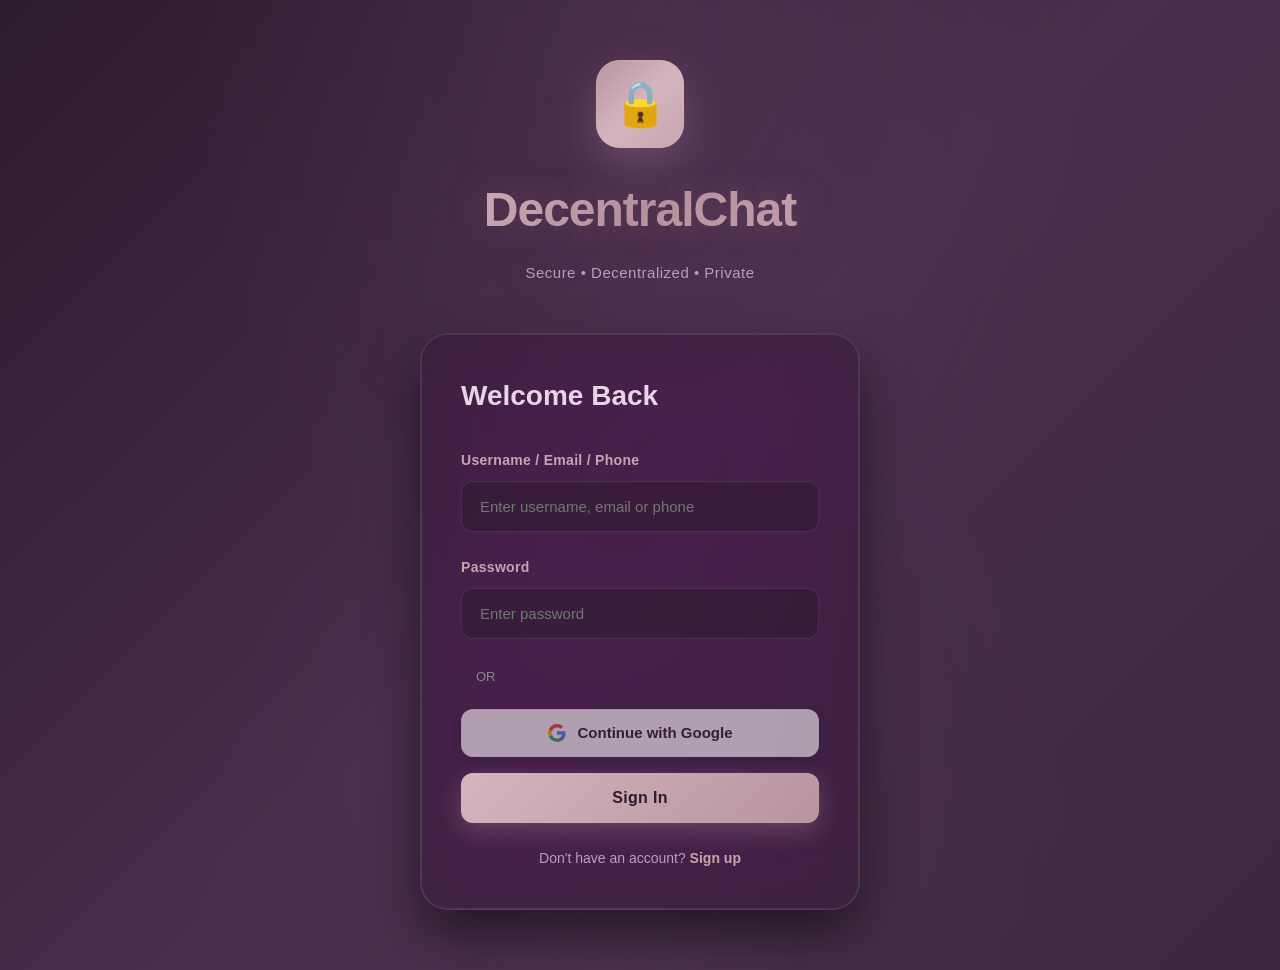
==== commit 8618b0ee: "Fix remaining frontend/backend issues and update ignore rules - fixed remaining frontend regressions" ====
--- a/frontend/index.html
+++ b/frontend/index.html
@@ -1,5 +1,6 @@
 <!DOCTYPE html>
 <html lang="en">
+
 <head>
     <meta charset="UTF-8">
     <meta name="viewport" content="width=device-width, initial-scale=1.0, maximum-scale=5.0, user-scalable=yes">
@@ -9,3907 +10,4165 @@
     <script src="https://accounts.google.com/gsi/client" async defer onload="initializeGoogleSignIn()"></script>
     <title>DecentralChat - Secure Messaging Platform</title>
 </head>
-    <style>
-        * {
-            margin: 0;
-            padding: 0;
-            box-sizing: border-box;
-        }
-
+<style>
+    * {
+        margin: 0;
+        padding: 0;
+        box-sizing: border-box;
+    }
+
+    body {
+        font-family: -apple-system, BlinkMacSystemFont, 'Segoe UI', 'Inter', 'Roboto', 'Helvetica Neue', sans-serif, system-ui, -apple-system, BlinkMacSystemFont, "Segoe UI", "Apple Color Emoji", "Segoe UI Emoji", "Noto Color Emoji", sans-serif;
+        background: linear-gradient(135deg, #2d1b2e 0%, #4a2d4d 50%, #3d2940 100%);
+        min-height: 100vh;
+        color: #e8d4e8;
+        line-height: 1.6;
+        -webkit-font-smoothing: antialiased;
+        -moz-osx-font-smoothing: grayscale;
+    }
+
+    /* Glass Morphism Effects */
+    .glass {
+        background: rgba(61, 41, 64, 0.85);
+        backdrop-filter: blur(40px) saturate(180%);
+        -webkit-backdrop-filter: blur(40px) saturate(180%);
+        border: 1px solid rgba(200, 150, 200, 0.12);
+        box-shadow: 0 8px 32px rgba(0, 0, 0, 0.6),
+            0 0 0 1px rgba(255, 255, 255, 0.02) inset;
+    }
+
+    .glass-strong {
+        background: rgba(74, 45, 77, 0.92);
+        backdrop-filter: blur(60px) saturate(200%);
+        -webkit-backdrop-filter: blur(60px) saturate(200%);
+        border: 1px solid rgba(200, 150, 200, 0.18);
+        box-shadow: 0 16px 48px rgba(0, 0, 0, 0.8),
+            0 0 0 1px rgba(255, 255, 255, 0.03) inset;
+    }
+
+    /* Login Screen */
+    #loginScreen {
+        display: flex;
+        justify-content: center;
+        align-items: flex-start;
+        min-height: 100vh;
+        padding: 60px 24px;
+        overflow-y: auto;
+        background: radial-gradient(ellipse at top, rgba(200, 150, 200, 0.08) 0%, transparent 50%),
+            radial-gradient(ellipse at bottom, rgba(180, 130, 180, 0.06) 0%, transparent 50%),
+            linear-gradient(135deg, #2d1b2e 0%, #4a2d4d 50%, #3d2940 100%);
+    }
+
+    .login-container {
+        max-width: 440px;
+        width: 100%;
+        margin: auto;
+        animation: fadeInUp 0.6s cubic-bezier(0.16, 1, 0.3, 1);
+    }
+
+    @keyframes fadeInUp {
+        from {
+            opacity: 0;
+            transform: translateY(30px);
+        }
+
+        to {
+            opacity: 1;
+            transform: translateY(0);
+        }
+    }
+
+    .logo-container {
+        text-align: center;
+        margin-bottom: 48px;
+    }
+
+    .logo {
+        width: 88px;
+        height: 88px;
+        background: linear-gradient(135deg, #b8949e 0%, #d4b5be 50%, #c9a5af 100%);
+        border-radius: 24px;
+        display: inline-flex;
+        align-items: center;
+        justify-content: center;
+        font-size: 44px;
+        margin-bottom: 24px;
+        box-shadow: 0 16px 48px rgba(184, 148, 158, 0.3),
+            0 0 0 1px rgba(212, 181, 190, 0.4) inset;
+        transition: all 0.4s cubic-bezier(0.16, 1, 0.3, 1);
+    }
+
+    .logo:hover {
+        transform: translateY(-4px) scale(1.05);
+        box-shadow: 0 24px 64px rgba(184, 148, 158, 0.4),
+            0 0 0 1px rgba(212, 181, 190, 0.5) inset;
+    }
+
+    .app-title {
+        font-size: 48px;
+        font-weight: 700;
+        letter-spacing: -1px;
+        background: linear-gradient(135deg, #d4b5be 0%, #b8949e 50%, #c9a5af 100%);
+        -webkit-background-clip: text;
+        -webkit-text-fill-color: transparent;
+        background-clip: text;
+        margin-bottom: 12px;
+        text-shadow: 0 0 40px rgba(184, 148, 158, 0.3);
+    }
+
+    .app-subtitle {
+        color: #b8a0b8;
+        font-size: 15px;
+        font-weight: 500;
+        letter-spacing: 0.5px;
+    }
+
+    .login-box {
+        padding: 40px;
+        border-radius: 24px;
+        max-height: calc(100vh - 240px);
+        overflow-y: auto;
+        transition: all 0.3s ease;
+    }
+
+    .login-box:hover {
+        box-shadow: 0 12px 48px rgba(0, 0, 0, 0.8),
+            0 0 0 1px rgba(200, 150, 200, 0.15) inset;
+    }
+
+    .form-group {
+        margin-bottom: 24px;
+    }
+
+    .form-group label {
+        display: block;
+        color: #c9a5af;
+        margin-bottom: 10px;
+        font-weight: 600;
+        font-size: 14px;
+        letter-spacing: 0.3px;
+    }
+
+    .form-group input,
+    .form-group select {
+        width: 100%;
+        padding: 16px 18px;
+        border: 1.5px solid rgba(200, 150, 200, 0.15);
+        background: rgba(45, 27, 46, 0.5);
+        border-radius: 12px;
+        color: #e8d4e8;
+        font-size: 15px;
+        font-weight: 500;
+        transition: all 0.3s cubic-bezier(0.16, 1, 0.3, 1);
+    }
+
+    .form-group input:hover {
+        border-color: rgba(200, 150, 200, 0.3);
+        background: rgba(45, 27, 46, 0.6);
+    }
+
+    .form-group input:focus {
+        outline: none;
+        border-color: #b8949e;
+        background: rgba(45, 27, 46, 0.7);
+        box-shadow: 0 0 0 4px rgba(184, 148, 158, 0.1),
+            0 8px 24px rgba(184, 148, 158, 0.15);
+        transform: translateY(-1px);
+    }
+
+    .btn-primary {
+        width: 100%;
+        padding: 16px 24px;
+        background: linear-gradient(135deg, #d4b5be 0%, #b8949e 100%);
+        border: none;
+        border-radius: 12px;
+        color: #2d1b2e;
+        font-size: 16px;
+        font-weight: 700;
+        letter-spacing: 0.3px;
+        cursor: pointer;
+        transition: all 0.3s cubic-bezier(0.16, 1, 0.3, 1);
+        box-shadow: 0 8px 24px rgba(184, 148, 158, 0.3),
+            0 0 0 1px rgba(212, 181, 190, 0.2) inset;
+        position: relative;
+        overflow: hidden;
+    }
+
+    .btn-primary::before {
+        content: '';
+        position: absolute;
+        top: 0;
+        left: -100%;
+        width: 100%;
+        height: 100%;
+        background: linear-gradient(90deg, transparent, rgba(255, 255, 255, 0.3), transparent);
+        transition: left 0.5s;
+    }
+
+    .btn-primary:hover::before {
+        left: 100%;
+    }
+
+    .btn-primary:hover {
+        transform: translateY(-2px);
+        box-shadow: 0 12px 32px rgba(184, 148, 158, 0.4),
+            0 0 0 1px rgba(212, 181, 190, 0.3) inset;
+    }
+
+    .btn-primary:active {
+        transform: translateY(0);
+    }
+
+    .btn-primary:disabled {
+        opacity: 0.5;
+        cursor: not-allowed;
+        transform: none;
+    }
+
+    .toggle-mode {
+        text-align: center;
+        margin-top: 24px;
+        color: #b8a0b8;
+        font-size: 14px;
+    }
+
+    .toggle-mode a {
+        color: #c9a5af;
+        cursor: pointer;
+        text-decoration: none;
+        font-weight: 600;
+        transition: all 0.2s;
+    }
+
+    .toggle-mode a:hover {
+        color: #d4b5be;
+        text-decoration: underline;
+    }
+
+    .error-message,
+    .success-message {
+        padding: 14px 18px;
+        border-radius: 12px;
+        margin-bottom: 20px;
+        font-size: 14px;
+        font-weight: 500;
+        display: none;
+        animation: slideDown 0.3s ease;
+    }
+
+    .error-message {
+        background: rgba(239, 68, 68, 0.15);
+        border: 1px solid rgba(239, 68, 68, 0.3);
+        color: #ff8888;
+    }
+
+    .success-message {
+        background: rgba(147, 197, 147, 0.15);
+        border: 1px solid rgba(147, 197, 147, 0.3);
+        color: #b8e8b8;
+    }
+
+    @keyframes slideDown {
+        from {
+            opacity: 0;
+            transform: translateY(-10px);
+        }
+
+        to {
+            opacity: 1;
+            transform: translateY(0);
+        }
+    }
+
+    .login-box::-webkit-scrollbar {
+        width: 6px;
+    }
+
+    .login-box::-webkit-scrollbar-track {
+        background: rgba(0, 0, 0, 0.2);
+        border-radius: 10px;
+    }
+
+    .login-box::-webkit-scrollbar-thumb {
+        background: rgba(184, 148, 158, 0.4);
+        border-radius: 10px;
+        transition: background 0.2s;
+    }
+
+    .login-box::-webkit-scrollbar-thumb:hover {
+        background: rgba(184, 148, 158, 0.6);
+    }
+
+    .btn-google {
+        width: 100%;
+        padding: 14px 20px;
+        background: rgba(255, 255, 255, 0.95);
+        border: 1.5px solid rgba(200, 150, 200, 0.15);
+        border-radius: 12px;
+        color: #2d1b2e;
+        font-size: 15px;
+        font-weight: 600;
+        cursor: pointer;
+        transition: all 0.3s cubic-bezier(0.16, 1, 0.3, 1);
+        display: flex;
+        align-items: center;
+        justify-content: center;
+        gap: 12px;
+        margin-bottom: 16px;
+        box-shadow: 0 4px 12px rgba(0, 0, 0, 0.15);
+    }
+
+    .btn-google:hover {
+        background: #fff;
+        transform: translateY(-2px);
+        box-shadow: 0 8px 20px rgba(0, 0, 0, 0.2);
+        border-color: rgba(200, 150, 200, 0.25);
+    }
+
+    /* Chat Interface */
+    #chatInterface {
+        display: none;
+        height: 100vh;
+        overflow: hidden;
+    }
+
+    .chat-container {
+        display: flex;
+        height: 100vh;
+        background: linear-gradient(135deg, #2d1b2e 0%, #4a2d4d 50%, #3d2940 100%);
+    }
+
+    /* Sidebar */
+    .sidebar {
+        width: 380px;
+        border-right: 1px solid rgba(200, 150, 200, 0.08);
+        display: flex;
+        flex-direction: column;
+        transition: all 0.4s cubic-bezier(0.16, 1, 0.3, 1);
+    }
+
+    .sidebar.collapsed {
+        width: 0;
+        overflow: hidden;
+    }
+
+    .sidebar-header {
+        padding: 24px;
+        border-bottom: 1px solid rgba(200, 150, 200, 0.08);
+    }
+
+    .user-profile {
+        display: flex;
+        align-items: center;
+        gap: 16px;
+        margin-bottom: 24px;
+        padding: 16px;
+        border-radius: 16px;
+        background: rgba(184, 148, 158, 0.04);
+        transition: all 0.3s ease;
+    }
+
+    .user-profile:hover {
+        background: rgba(184, 148, 158, 0.08);
+    }
+
+    .avatar {
+        width: 52px;
+        height: 52px;
+        border-radius: 50%;
+        background: linear-gradient(135deg, #d4b5be 0%, #b8949e 100%);
+        display: flex;
+        align-items: center;
+        justify-content: center;
+        font-size: 26px;
+        box-shadow: 0 8px 24px rgba(184, 148, 158, 0.3),
+            0 0 0 3px rgba(45, 27, 46, 0.3),
+            0 0 0 4px rgba(184, 148, 158, 0.2);
+        flex-shrink: 0;
+        transition: all 0.3s ease;
+    }
+
+    .avatar:hover {
+        transform: scale(1.05);
+        box-shadow: 0 12px 32px rgba(184, 148, 158, 0.4),
+            0 0 0 3px rgba(45, 27, 46, 0.3),
+            0 0 0 5px rgba(184, 148, 158, 0.3);
+    }
+
+    .avatar img {
+        width: 100%;
+        height: 100%;
+        border-radius: 50%;
+        object-fit: cover;
+    }
+
+    .user-info {
+        flex: 1;
+    }
+
+    .user-info h3 {
+        font-size: 17px;
+        font-weight: 700;
+        margin-bottom: 4px;
+        color: #e8d4e8;
+    }
+
+    .user-role {
+        font-size: 13px;
+        color: #c9a5af;
+        font-weight: 600;
+    }
+
+    .search-box {
+        position: relative;
+    }
+
+    .search-box input {
+        width: 100%;
+        padding: 14px 18px;
+        background: rgba(45, 27, 46, 0.5);
+        border: 1.5px solid rgba(200, 150, 200, 0.12);
+        border-radius: 12px;
+        color: #e8d4e8;
+        font-size: 14px;
+        font-weight: 500;
+        transition: all 0.3s ease;
+    }
+
+    .search-box input:hover {
+        border-color: rgba(200, 150, 200, 0.2);
+        background: rgba(45, 27, 46, 0.6);
+    }
+
+    .search-box input:focus {
+        outline: none;
+        border-color: #b8949e;
+        background: rgba(45, 27, 46, 0.7);
+        box-shadow: 0 0 0 4px rgba(184, 148, 158, 0.08);
+    }
+
+    .action-buttons {
+        display: flex;
+        gap: 12px;
+        padding: 16px 24px;
+        border-bottom: 1px solid rgba(200, 150, 200, 0.08);
+    }
+
+    .action-btn {
+        flex: 1;
+        padding: 12px 16px;
+        background: rgba(184, 148, 158, 0.08);
+        border: 1.5px solid rgba(200, 150, 200, 0.15);
+        border-radius: 10px;
+        color: #c9a5af;
+        font-size: 12px;
+        font-weight: 700;
+        letter-spacing: 0.3px;
+        cursor: pointer;
+        transition: all 0.3s cubic-bezier(0.16, 1, 0.3, 1);
+        display: flex;
+        align-items: center;
+        justify-content: center;
+        gap: 6px;
+    }
+
+    .action-btn:hover {
+        background: rgba(184, 148, 158, 0.15);
+        border-color: #b8949e;
+        transform: translateY(-2px);
+        box-shadow: 0 4px 12px rgba(184, 148, 158, 0.2);
+    }
+
+    .action-btn:active {
+        transform: translateY(0);
+    }
+
+    .contacts-list {
+        flex: 1;
+        overflow-y: auto;
+    }
+
+    .contact-item {
+        padding: 16px 24px;
+        border-bottom: 1px solid rgba(200, 150, 200, 0.05);
+        cursor: pointer;
+        transition: all 0.25s cubic-bezier(0.16, 1, 0.3, 1);
+        display: flex;
+        gap: 16px;
+        align-items: center;
+        position: relative;
+    }
+
+    .contact-item::before {
+        content: '';
+        position: absolute;
+        left: 0;
+        top: 0;
+        bottom: 0;
+        width: 0;
+        background: linear-gradient(90deg, #b8949e, transparent);
+        transition: width 0.3s ease;
+    }
+
+    .contact-item:hover {
+        background: rgba(184, 148, 158, 0.06);
+    }
+
+    .contact-item:hover::before {
+        width: 4px;
+    }
+
+    .contact-item.active {
+        background: rgba(184, 148, 158, 0.12);
+    }
+
+    .contact-item.active::before {
+        width: 4px;
+    }
+
+    .contact-avatar {
+        position: relative;
+        width: 52px;
+        height: 52px;
+        border-radius: 50%;
+        background: linear-gradient(135deg, #d4b5be 0%, #b8949e 100%);
+        display: flex;
+        align-items: center;
+        justify-content: center;
+        font-size: 26px;
+        flex-shrink: 0;
+        box-shadow: 0 4px 12px rgba(184, 148, 158, 0.2);
+    }
+
+    .contact-avatar img {
+        width: 100%;
+        height: 100%;
+        border-radius: 50%;
+        object-fit: cover;
+    }
+
+    .status-indicator {
+        position: absolute;
+        bottom: 0;
+        right: 0;
+        width: 14px;
+        height: 14px;
+        border-radius: 50%;
+        border: 3px solid #3d2940;
+        box-shadow: 0 0 8px rgba(0, 0, 0, 0.5);
+    }
+
+    .status-indicator.online {
+        background: #93c593;
+        box-shadow: 0 0 12px rgba(147, 197, 147, 0.6);
+    }
+
+    .status-indicator.offline {
+        background: #7b6b7b;
+    }
+
+    .contact-info {
+        flex: 1;
+        overflow: hidden;
+    }
+
+    .contact-name {
+        font-size: 16px;
+        font-weight: 700;
+        margin-bottom: 4px;
+        color: #e8d4e8;
+    }
+
+    .contact-last-message {
+        font-size: 13px;
+        color: #b8a0b8;
+        font-weight: 500;
+        white-space: nowrap;
+        overflow: hidden;
+        text-overflow: ellipsis;
+    }
+
+    .unread-badge {
+        background: linear-gradient(135deg, #d4b5be, #b8949e);
+        color: #2d1b2e;
+        border-radius: 12px;
+        min-width: 24px;
+        height: 24px;
+        display: flex;
+        align-items: center;
+        justify-content: center;
+        font-size: 12px;
+        font-weight: 800;
+        padding: 0 8px;
+        box-shadow: 0 4px 12px rgba(184, 148, 158, 0.4);
+    }
+
+    /* Chat Area */
+    .chat-area {
+        flex: 1;
+        display: flex;
+        flex-direction: column;
+    }
+
+    .chat-header {
+        padding: 20px 28px;
+        border-bottom: 1px solid rgba(200, 150, 200, 0.08);
+        display: flex;
+        align-items: center;
+        justify-content: space-between;
+        background: rgba(184, 148, 158, 0.02);
+    }
+
+    .chat-header-left {
+        display: flex;
+        align-items: center;
+        gap: 16px;
+    }
+
+    .menu-toggle {
+        width: 44px;
+        height: 44px;
+        border-radius: 12px;
+        background: rgba(184, 148, 158, 0.08);
+        border: 1.5px solid rgba(200, 150, 200, 0.15);
+        display: flex;
+        align-items: center;
+        justify-content: center;
+        cursor: pointer;
+        transition: all 0.3s cubic-bezier(0.16, 1, 0.3, 1);
+        color: #c9a5af;
+        font-size: 20px;
+    }
+
+    .menu-toggle:hover {
+        background: rgba(184, 148, 158, 0.15);
+        border-color: #b8949e;
+        transform: translateY(-2px);
+        box-shadow: 0 4px 12px rgba(184, 148, 158, 0.2);
+    }
+
+    .chat-actions {
+        display: flex;
+        gap: 10px;
+    }
+
+    .icon-btn {
+        width: 44px;
+        height: 44px;
+        border-radius: 12px;
+        background: rgba(184, 148, 158, 0.08);
+        border: 1.5px solid rgba(200, 150, 200, 0.15);
+        display: flex;
+        align-items: center;
+        justify-content: center;
+        cursor: pointer;
+        transition: all 0.3s cubic-bezier(0.16, 1, 0.3, 1);
+        color: #c9a5af;
+        font-size: 18px;
+    }
+
+    .icon-btn:hover {
+        background: rgba(184, 148, 158, 0.15);
+        border-color: #b8949e;
+        transform: translateY(-2px) scale(1.05);
+        box-shadow: 0 4px 12px rgba(184, 148, 158, 0.2);
+    }
+
+    .icon-btn:active {
+        transform: translateY(0) scale(1);
+    }
+
+    .emoji-picker {
+        position: absolute;
+        bottom: 90px;
+        right: 28px;
+        width: 380px;
+        max-height: 450px;
+        background: rgba(61, 41, 64, 0.98);
+        backdrop-filter: blur(60px) saturate(200%);
+        border: 1px solid rgba(200, 150, 200, 0.2);
+        border-radius: 20px;
+        box-shadow: 0 24px 64px rgba(0, 0, 0, 0.9),
+            0 0 0 1px rgba(255, 255, 255, 0.03) inset;
+        display: none;
+        flex-direction: column;
+        z-index: 1000;
+        animation: slideUpFade 0.3s cubic-bezier(0.16, 1, 0.3, 1);
+    }
+
+    @keyframes slideUpFade {
+        from {
+            opacity: 0;
+            transform: translateY(16px) scale(0.96);
+        }
+
+        to {
+            opacity: 1;
+            transform: translateY(0) scale(1);
+        }
+    }
+
+    .emoji-picker.active {
+        display: flex !important;
+    }
+
+    .emoji-picker-header {
+        padding: 18px 20px;
+        border-bottom: 1px solid rgba(200, 150, 200, 0.12);
+    }
+
+    .emoji-search {
+        width: 100%;
+        padding: 12px 16px;
+        background: rgba(45, 27, 46, 0.5);
+        border: 1.5px solid rgba(200, 150, 200, 0.15);
+        border-radius: 10px;
+        color: #e8d4e8;
+        font-size: 14px;
+        font-weight: 500;
+        transition: all 0.3s ease;
+    }
+
+    .emoji-search:focus {
+        outline: none;
+        border-color: #b8949e;
+        box-shadow: 0 0 0 4px rgba(184, 148, 158, 0.1);
+    }
+
+    .emoji-categories {
+        display: flex;
+        padding: 12px 16px;
+        gap: 6px;
+        border-bottom: 1px solid rgba(200, 150, 200, 0.08);
+        overflow-x: auto;
+    }
+
+    .emoji-category-btn {
+        padding: 10px 14px;
+        background: transparent;
+        border: none;
+        color: #b8a0b8;
+        cursor: pointer;
+        font-size: 22px;
+        transition: all 0.25s cubic-bezier(0.16, 1, 0.3, 1);
+        border-radius: 10px;
+        min-width: 44px;
+        height: 44px;
+        display: flex;
+        align-items: center;
+        justify-content: center;
+    }
+
+    .emoji-category-btn:hover {
+        background: rgba(184, 148, 158, 0.12);
+        transform: scale(1.15);
+    }
+
+    .emoji-category-btn.active {
+        background: rgba(184, 148, 158, 0.2);
+        transform: scale(1.15);
+    }
+
+    .emoji-grid {
+        display: grid;
+        grid-template-columns: repeat(8, 1fr);
+        gap: 4px;
+        padding: 16px;
+        overflow-y: auto;
+        max-height: 280px;
+    }
+
+    .emoji-item {
+        width: 40px;
+        height: 40px;
+        display: flex;
+        align-items: center;
+        justify-content: center;
+        font-size: 26px;
+        cursor: pointer;
+        border-radius: 10px;
+        transition: all 0.2s cubic-bezier(0.16, 1, 0.3, 1);
+        -webkit-tap-highlight-color: rgba(184, 148, 158, 0.2);
+        touch-action: manipulation;
+        user-select: none;
+        -webkit-user-select: none;
+    }
+
+    .emoji-item:hover {
+        background: rgba(184, 148, 158, 0.15);
+        transform: scale(1.25);
+    }
+
+    .emoji-item:active {
+        background: rgba(184, 148, 158, 0.3);
+        transform: scale(1.15);
+    }
+
+    .emoji-suggestions {
+        display: flex;
+        gap: 6px;
+        padding: 8px 16px;
+        background: rgba(184, 148, 158, 0.08);
+        border-radius: 10px;
+        margin-bottom: 8px;
+        overflow-x: auto;
+    }
+
+    .emoji-suggestion {
+        font-size: 22px;
+        cursor: pointer;
+        padding: 6px;
+        transition: transform 0.2s;
+        border-radius: 8px;
+    }
+
+    .emoji-suggestion:hover {
+        transform: scale(1.4);
+        background: rgba(184, 148, 158, 0.15);
+    }
+
+    .messages-container {
+        flex: 1;
+        overflow-y: auto;
+        padding: 28px;
+        background: linear-gradient(to bottom, rgba(184, 148, 158, 0.01), transparent 20%);
+    }
+
+    .message {
+        margin-bottom: 24px;
+        display: flex;
+        gap: 12px;
+        animation: messageSlideIn 0.4s cubic-bezier(0.16, 1, 0.3, 1);
+    }
+
+    @keyframes messageSlideIn {
+        from {
+            opacity: 0;
+            transform: translateY(24px);
+        }
+
+        to {
+            opacity: 1;
+            transform: translateY(0);
+        }
+    }
+
+    .message.sent {
+        flex-direction: row-reverse;
+    }
+
+    .message-avatar {
+        width: 40px;
+        height: 40px;
+        border-radius: 50%;
+        background: linear-gradient(135deg, #d4b5be 0%, #b8949e 100%);
+        display: flex;
+        align-items: center;
+        justify-content: center;
+        font-size: 18px;
+        flex-shrink: 0;
+        box-shadow: 0 4px 12px rgba(184, 148, 158, 0.25);
+    }
+
+    .message-avatar img {
+        width: 100%;
+        height: 100%;
+        border-radius: 50%;
+        object-fit: cover;
+    }
+
+    .message-content {
+        max-width: 65%;
+    }
+
+    .message-bubble {
+        padding: 14px 20px;
+        border-radius: 18px;
+        background: rgba(255, 255, 255, 0.04);
+        border: 1px solid rgba(200, 150, 200, 0.12);
+        position: relative;
+        box-shadow: 0 2px 8px rgba(0, 0, 0, 0.3);
+        transition: all 0.2s ease;
+    }
+
+    .message-bubble:hover {
+        box-shadow: 0 4px 16px rgba(0, 0, 0, 0.4);
+        transform: translateY(-1px);
+    }
+
+    .message.sent .message-bubble {
+        background: rgba(184, 148, 158, 0.15);
+        border-color: rgba(200, 150, 200, 0.25);
+        box-shadow: 0 2px 12px rgba(184, 148, 158, 0.2);
+    }
+
+    .message.sent .message-bubble:hover {
+        box-shadow: 0 4px 20px rgba(184, 148, 158, 0.3);
+    }
+
+    .message-text {
+        color: #e8d4e8;
+        line-height: 1.6;
+        word-wrap: break-word;
+        font-size: 15px;
+        font-weight: 500;
+    }
+
+    .message-info {
+        display: flex;
+        align-items: center;
+        gap: 10px;
+        margin-top: 6px;
+        font-size: 11px;
+        color: #b8a0b8;
+        font-weight: 600;
+    }
+
+    .encryption-badge {
+        display: inline-flex;
+        align-items: center;
+        gap: 4px;
+        color: #93c593;
+    }
+
+    .typing-indicator {
+        padding: 12px 28px;
+        font-size: 14px;
+        color: #b8a0b8;
+        font-style: italic;
+        font-weight: 600;
+    }
+
+    /* Message Input */
+    .message-input-container {
+        padding: 24px 28px;
+        border-top: 1px solid rgba(200, 150, 200, 0.08);
+        background: rgba(184, 148, 158, 0.02);
+    }
+
+    .message-input-wrapper {
+        flex: 1;
+        display: flex;
+        align-items: center;
+        gap: 6px;
+    }
+
+    .input-actions {
+        display: flex;
+        gap: 6px;
+    }
+
+    #messageInput {
+        flex: 1;
+        padding: 16px 20px;
+        background: rgba(45, 27, 46, 0.5);
+        border: 1.5px solid rgba(200, 150, 200, 0.15);
+        border-radius: 14px;
+        color: #e8d4e8;
+        font-size: 15px;
+        font-weight: 500;
+        resize: none;
+        max-height: 140px;
+        font-family: inherit;
+        transition: all 0.3s ease;
+    }
+
+    #messageInput:hover {
+        border-color: rgba(200, 150, 200, 0.25);
+        background: rgba(45, 27, 46, 0.6);
+    }
+
+    #messageInput:focus {
+        outline: none;
+        border-color: #b8949e;
+        background: rgba(45, 27, 46, 0.7);
+        box-shadow: 0 0 0 4px rgba(184, 148, 158, 0.08);
+    }
+
+    .send-btn {
+        width: 52px;
+        height: 52px;
+        border-radius: 50%;
+        background: linear-gradient(135deg, #d4b5be 0%, #b8949e 100%);
+        border: none;
+        color: #2d1b2e;
+        cursor: pointer;
+        transition: all 0.3s cubic-bezier(0.16, 1, 0.3, 1);
+        display: flex;
+        align-items: center;
+        justify-content: center;
+        box-shadow: 0 8px 24px rgba(184, 148, 158, 0.4),
+            0 0 0 1px rgba(212, 181, 190, 0.3) inset;
+        font-size: 22px;
+    }
+
+    .send-btn:hover {
+        transform: scale(1.1) rotate(12deg);
+        box-shadow: 0 12px 32px rgba(184, 148, 158, 0.5),
+            0 0 0 1px rgba(212, 181, 190, 0.4) inset;
+    }
+
+    .send-btn:active {
+        transform: scale(1.05) rotate(8deg);
+    }
+
+    .send-btn:disabled {
+        opacity: 0.4;
+        cursor: not-allowed;
+        transform: none;
+    }
+
+    /* Empty State */
+    .empty-state {
+        display: flex;
+        flex-direction: column;
+        align-items: center;
+        justify-content: center;
+        height: 100%;
+        color: #b8a0b8;
+    }
+
+    .empty-state-icon {
+        font-size: 96px;
+        margin-bottom: 24px;
+        opacity: 0.5;
+    }
+
+    .empty-state h3 {
+        font-size: 24px;
+        font-weight: 700;
+        margin-bottom: 12px;
+        color: #c9a5af;
+    }
+
+    .empty-state p {
+        font-size: 15px;
+        font-weight: 500;
+    }
+
+    /* Modal */
+    .modal {
+        display: none;
+        position: fixed;
+        top: 0;
+        left: 0;
+        width: 100%;
+        height: 100%;
+        background: rgba(0, 0, 0, 0.85);
+        backdrop-filter: blur(12px);
+        z-index: 1000;
+        align-items: center;
+        justify-content: center;
+        animation: fadeIn 0.3s ease;
+    }
+
+    @keyframes fadeIn {
+        from {
+            opacity: 0;
+        }
+
+        to {
+            opacity: 1;
+        }
+    }
+
+    .modal.active {
+        display: flex;
+    }
+
+    .modal-content {
+        max-width: 520px;
+        width: 90%;
+        max-height: 85vh;
+        overflow-y: auto;
+        padding: 32px;
+        border-radius: 24px;
+        scrollbar-width: thin;
+        scrollbar-color: rgba(184, 148, 158, 0.5) rgba(0, 0, 0, 0.2);
+        animation: modalSlideIn 0.4s cubic-bezier(0.16, 1, 0.3, 1);
+    }
+
+    @keyframes modalSlideIn {
+        from {
+            opacity: 0;
+            transform: translateY(40px) scale(0.96);
+        }
+
+        to {
+            opacity: 1;
+            transform: translateY(0) scale(1);
+        }
+    }
+
+    .modal-header {
+        display: flex;
+        justify-content: space-between;
+        align-items: center;
+        margin-bottom: 28px;
+    }
+
+    .modal-title {
+        font-size: 26px;
+        font-weight: 800;
+        color: #c9a5af;
+        letter-spacing: -0.5px;
+    }
+
+    .close-btn {
+        width: 38px;
+        height: 38px;
+        border-radius: 50%;
+        background: rgba(239, 68, 68, 0.15);
+        border: 1.5px solid rgba(239, 68, 68, 0.3);
+        color: #ff6666;
+        cursor: pointer;
+        display: flex;
+        align-items: center;
+        justify-content: center;
+        transition: all 0.3s cubic-bezier(0.16, 1, 0.3, 1);
+        font-size: 18px;
+        font-weight: 700;
+    }
+
+    .close-btn:hover {
+        background: rgba(239, 68, 68, 0.25);
+        transform: rotate(90deg) scale(1.1);
+        box-shadow: 0 4px 12px rgba(239, 68, 68, 0.3);
+    }
+
+    .user-list {
+        max-height: 420px;
+        overflow-y: auto;
+    }
+
+    .user-item {
+        padding: 16px 18px;
+        background: rgba(45, 27, 46, 0.4);
+        border: 1.5px solid rgba(200, 150, 200, 0.12);
+        border-radius: 14px;
+        margin-bottom: 12px;
+        display: flex;
+        align-items: center;
+        gap: 16px;
+        cursor: pointer;
+        transition: all 0.3s cubic-bezier(0.16, 1, 0.3, 1);
+    }
+
+    .user-item:hover {
+        background: rgba(184, 148, 158, 0.12);
+        border-color: #b8949e;
+        transform: translateX(4px);
+        box-shadow: 0 4px 16px rgba(184, 148, 158, 0.2);
+    }
+
+    /* Connection Status */
+    .connection-status {
+        position: fixed;
+        top: 24px;
+        right: 24px;
+        padding: 12px 20px;
+        border-radius: 12px;
+        font-size: 14px;
+        font-weight: 700;
+        letter-spacing: 0.3px;
+        z-index: 999;
+        display: none;
+        align-items: center;
+        gap: 10px;
+        box-shadow: 0 8px 24px rgba(0, 0, 0, 0.4);
+        animation: slideInRight 0.4s ease;
+    }
+
+    @keyframes slideInRight {
+        from {
+            opacity: 0;
+            transform: translateX(100px);
+        }
+
+        to {
+            opacity: 1;
+            transform: translateX(0);
+        }
+    }
+
+    .connection-status.connected {
+        background: rgba(147, 197, 147, 0.2);
+        border: 1.5px solid rgba(147, 197, 147, 0.4);
+        color: #b8e8b8;
+        display: flex;
+    }
+
+    .connection-status.disconnected {
+        background: rgba(239, 68, 68, 0.2);
+        border: 1.5px solid rgba(239, 68, 68, 0.4);
+        color: #ff8888;
+        display: flex;
+    }
+
+    /* Loading */
+    .loading {
+        display: inline-block;
+        width: 22px;
+        height: 22px;
+        border: 3px solid rgba(184, 148, 158, 0.2);
+        border-radius: 50%;
+        border-top-color: #b8949e;
+        animation: spin 1s linear infinite;
+    }
+
+    @keyframes spin {
+        to {
+            transform: rotate(360deg);
+        }
+    }
+
+    /* Scrollbar */
+    ::-webkit-scrollbar {
+        width: 8px;
+        height: 8px;
+    }
+
+    ::-webkit-scrollbar-track {
+        background: rgba(0, 0, 0, 0.3);
+        border-radius: 10px;
+    }
+
+    ::-webkit-scrollbar-thumb {
+        background: rgba(184, 148, 158, 0.4);
+        border-radius: 10px;
+        transition: background 0.2s;
+    }
+
+    ::-webkit-scrollbar-thumb:hover {
+        background: rgba(184, 148, 158, 0.6);
+    }
+
+    /* File Upload & Preview */
+    .file-preview-container {
+        display: flex;
+        gap: 12px;
+        padding: 16px 28px;
+        border-top: 1px solid rgba(200, 150, 200, 0.08);
+        flex-wrap: wrap;
+        max-height: 170px;
+        overflow-y: auto;
+        background: rgba(45, 27, 46, 0.3);
+    }
+
+    .file-preview-item {
+        position: relative;
+        width: 88px;
+        height: 88px;
+        border-radius: 14px;
+        background: rgba(45, 27, 46, 0.5);
+        border: 1.5px solid rgba(200, 150, 200, 0.2);
+        display: flex;
+        align-items: center;
+        justify-content: center;
+        overflow: hidden;
+        transition: all 0.3s ease;
+    }
+
+    .file-preview-item:hover {
+        border-color: #b8949e;
+        transform: scale(1.05);
+        box-shadow: 0 4px 16px rgba(184, 148, 158, 0.3);
+    }
+
+    .file-preview-item img {
+        width: 100%;
+        height: 100%;
+        object-fit: cover;
+    }
+
+    .file-preview-item .file-icon {
+        font-size: 36px;
+    }
+
+    .file-preview-remove {
+        position: absolute;
+        top: -6px;
+        right: -6px;
+        width: 24px;
+        height: 24px;
+        border-radius: 50%;
+        background: linear-gradient(135deg, #ff4444, #cc0000);
+        color: #fff;
+        border: 2px solid #2d1b2e;
+        cursor: pointer;
+        display: flex;
+        align-items: center;
+        justify-content: center;
+        font-size: 14px;
+        font-weight: 700;
+        z-index: 10;
+        transition: all 0.3s ease;
+        box-shadow: 0 4px 12px rgba(255, 0, 0, 0.4);
+    }
+
+    .file-preview-remove:hover {
+        transform: scale(1.15) rotate(90deg);
+        box-shadow: 0 6px 16px rgba(255, 0, 0, 0.6);
+    }
+
+    .file-upload-progress {
+        position: absolute;
+        bottom: 0;
+        left: 0;
+        right: 0;
+        height: 5px;
+        background: rgba(184, 148, 158, 0.2);
+        border-radius: 0 0 12px 12px;
+        overflow: hidden;
+    }
+
+    .file-upload-progress-bar {
+        height: 100%;
+        background: linear-gradient(90deg, #d4b5be, #b8949e);
+        transition: width 0.3s ease;
+        box-shadow: 0 0 12px rgba(184, 148, 158, 0.6);
+    }
+
+    /* Message Attachments */
+    .message-attachments {
+        margin-top: 12px;
+        display: flex;
+        flex-direction: column;
+        gap: 10px;
+    }
+
+    .message-attachment {
+        display: flex;
+        align-items: center;
+        gap: 12px;
+        padding: 12px;
+        background: rgba(45, 27, 46, 0.4);
+        border-radius: 12px;
+        cursor: pointer;
+        transition: all 0.3s ease;
+        border: 1px solid rgba(200, 150, 200, 0.15);
+    }
+
+    .message-attachment:hover {
+        background: rgba(45, 27, 46, 0.6);
+        border-color: #b8949e;
+        transform: translateX(4px);
+    }
+
+    .message-attachment img {
+        max-width: 100%;
+        width: 100%;
+        max-height: 220px;
+        border-radius: 12px;
+        cursor: pointer;
+        box-shadow: 0 4px 12px rgba(0, 0, 0, 0.5);
+        object-fit: contain;
+    }
+
+    .message-attachment video {
+        max-width: 320px;
+        border-radius: 12px;
+    }
+
+    .attachment-icon {
+        width: 44px;
+        height: 44px;
+        border-radius: 10px;
+        background: rgba(184, 148, 158, 0.15);
+        display: flex;
+        align-items: center;
+        justify-content: center;
+        font-size: 22px;
+        flex-shrink: 0;
+    }
+
+    .attachment-info {
+        flex: 1;
+        min-width: 0;
+    }
+
+    .attachment-name {
+        font-size: 14px;
+        font-weight: 700;
+        margin-bottom: 4px;
+        overflow: hidden;
+        text-overflow: ellipsis;
+        white-space: nowrap;
+        color: #e8d4e8;
+    }
+
+    .attachment-size {
+        font-size: 12px;
+        color: #b8a0b8;
+        font-weight: 600;
+    }
+
+    /* Voice Message */
+    .voice-message {
+        display: flex;
+        align-items: center;
+        gap: 12px;
+        padding: 12px;
+        background: rgba(45, 27, 46, 0.4);
+        border-radius: 14px;
+        border: 1px solid rgba(200, 150, 200, 0.15);
+    }
+
+    .voice-play-btn {
+        width: 44px;
+        height: 44px;
+        border-radius: 50%;
+        background: rgba(184, 148, 158, 0.2);
+        border: 1.5px solid rgba(200, 150, 200, 0.3);
+        color: #c9a5af;
+        font-size: 20px;
+        cursor: pointer;
+        display: flex;
+        align-items: center;
+        justify-content: center;
+        transition: all 0.3s ease;
+        flex-shrink: 0;
+    }
+
+    .voice-play-btn:hover {
+        background: rgba(184, 148, 158, 0.3);
+        transform: scale(1.1);
+        box-shadow: 0 4px 12px rgba(184, 148, 158, 0.4);
+    }
+
+    .voice-waveform {
+        flex: 1;
+        height: 32px;
+        background: rgba(184, 148, 158, 0.1);
+        border-radius: 16px;
+        position: relative;
+        overflow: hidden;
+    }
+
+    .voice-progress {
+        height: 100%;
+        background: linear-gradient(90deg, rgba(184, 148, 158, 0.4), rgba(212, 181, 190, 0.4));
+        transition: width 0.1s;
+        box-shadow: 0 0 12px rgba(184, 148, 158, 0.3);
+    }
+
+    .voice-duration {
+        font-size: 12px;
+        color: #b8a0b8;
+        font-weight: 700;
+    }
+
+    /* Voice Recording */
+    .voice-record-btn {
+        width: 52px;
+        height: 52px;
+        border-radius: 50%;
+        background: rgba(184, 148, 158, 0.15);
+        border: 1.5px solid rgba(200, 150, 200, 0.3);
+        color: #c9a5af;
+        cursor: pointer;
+        transition: all 0.3s cubic-bezier(0.16, 1, 0.3, 1);
+        display: flex;
+        align-items: center;
+        justify-content: center;
+        font-size: 22px;
+        user-select: none;
+        -webkit-user-select: none;
+        position: relative;
+        overflow: visible;
+    }
+
+    .voice-record-btn:hover {
+        background: rgba(184, 148, 158, 0.25);
+        border-color: #b8949e;
+        transform: scale(1.05);
+        box-shadow: 0 4px 12px rgba(184, 148, 158, 0.3);
+    }
+
+    .voice-record-btn:active,
+    .voice-record-btn.recording {
+        background: linear-gradient(135deg, #ff4444, #cc0000);
+        border-color: #ff0000;
+        color: #fff;
+        transform: scale(1.1);
+        box-shadow: 0 8px 24px rgba(255, 0, 0, 0.5);
+        animation: pulse-record 1.5s infinite;
+    }
+
+    @keyframes pulse-record {
+
+        0%,
+        100% {
+            box-shadow: 0 8px 24px rgba(255, 0, 0, 0.5);
+        }
+
+        50% {
+            box-shadow: 0 8px 32px rgba(255, 0, 0, 0.8),
+                0 0 0 8px rgba(255, 0, 0, 0.2);
+        }
+    }
+
+    .voice-record-btn.recording::before {
+        content: '';
+        position: absolute;
+        width: 12px;
+        height: 12px;
+        background: #fff;
+        border-radius: 50%;
+        top: 50%;
+        left: 50%;
+        transform: translate(-50%, -50%);
+        animation: recording-blink 1s infinite;
+    }
+
+    @keyframes recording-blink {
+
+        0%,
+        100% {
+            opacity: 1;
+        }
+
+        50% {
+            opacity: 0.3;
+        }
+    }
+
+    .voice-record-btn.recording::after {
+        content: '';
+        position: absolute;
+        width: 100%;
+        height: 100%;
+        border-radius: 50%;
+        border: 2px solid #ff4444;
+        top: 0;
+        left: 0;
+        animation: recording-ripple 1.5s infinite;
+    }
+
+    @keyframes recording-ripple {
+        0% {
+            transform: scale(1);
+            opacity: 1;
+        }
+
+        100% {
+            transform: scale(1.5);
+            opacity: 0;
+        }
+    }
+
+    #voiceRecordingIndicator {
+        position: fixed;
+        bottom: 90px;
+        left: 50%;
+        transform: translateX(-50%);
+        padding: 14px 24px;
+        background: rgba(255, 0, 0, 0.25);
+        border: 2px solid rgba(255, 0, 0, 0.5);
+        border-radius: 24px;
+        color: #fff;
+        font-size: 15px;
+        font-weight: 700;
+        z-index: 100;
+        display: none;
+        align-items: center;
+        gap: 12px;
+        animation: slideUpFade 0.3s ease;
+        box-shadow: 0 8px 32px rgba(255, 0, 0, 0.4);
+        backdrop-filter: blur(10px);
+    }
+
+    #voiceRecordingIndicator.active {
+        display: flex;
+    }
+
+    #voiceRecordingIndicator::before {
+        content: '🔴';
+        font-size: 18px;
+        animation: recording-pulse 1s infinite;
+    }
+
+    @keyframes recording-pulse {
+
+        0%,
+        100% {
+            transform: scale(1);
+            opacity: 1;
+        }
+
+        50% {
+            transform: scale(1.2);
+            opacity: 0.7;
+        }
+    }
+
+    #voiceRecordingIndicator #recordingDuration {
+        font-variant-numeric: tabular-nums;
+        min-width: 45px;
+        text-align: center;
+    }
+
+    /* Group Chat */
+    .group-members-list {
+        max-height: 320px;
+        overflow-y: auto;
+    }
+
+    .group-member-item {
+        display: flex;
+        align-items: center;
+        gap: 16px;
+        padding: 14px;
+        background: rgba(45, 27, 46, 0.4);
+        border: 1.5px solid rgba(200, 150, 200, 0.12);
+        border-radius: 14px;
+        margin-bottom: 12px;
+        transition: all 0.3s ease;
+    }
+
+    .group-member-item:hover {
+        background: rgba(184, 148, 158, 0.08);
+        border-color: #b8949e;
+        transform: translateX(4px);
+    }
+
+    .member-role {
+        margin-left: auto;
+        padding: 6px 14px;
+        background: rgba(184, 148, 158, 0.15);
+        border-radius: 14px;
+        font-size: 11px;
+        font-weight: 800;
+        color: #c9a5af;
+        letter-spacing: 0.5px;
+        text-transform: uppercase;
+    }
+
+    .member-role.admin {
+        background: rgba(212, 181, 190, 0.25);
+        color: #d4b5be;
+        box-shadow: 0 0 12px rgba(212, 181, 190, 0.2);
+    }
+
+    /* Call UI */
+    .call-overlay {
+        position: fixed;
+        top: 0;
+        left: 0;
+        right: 0;
+        bottom: 0;
+        background: radial-gradient(ellipse at 50% 30%, rgba(60, 35, 65, 0.98) 0%, rgba(10, 5, 12, 0.99) 70%);
+        backdrop-filter: blur(30px);
+        z-index: 2000;
+        display: none;
+        flex-direction: column;
+        align-items: center;
+        justify-content: center;
+    }
+
+    .call-overlay.active {
+        display: flex;
+    }
+
+    .call-info {
+        text-align: center;
+        margin-bottom: 48px;
+        z-index: 10;
+    }
+
+    .call-avatar {
+        width: 140px;
+        height: 140px;
+        border-radius: 50%;
+        background: linear-gradient(135deg, #d4b5be 0%, #b8949e 100%);
+        margin: 0 auto 24px;
+        display: flex;
+        align-items: center;
+        justify-content: center;
+        font-size: 72px;
+        box-shadow: 0 24px 72px rgba(184, 148, 158, 0.5),
+            0 0 0 6px rgba(45, 27, 46, 0.3),
+            0 0 0 8px rgba(184, 148, 158, 0.3);
+        overflow: hidden;
+        position: relative;
+    }
+
+    .call-avatar::after {
+        content: '';
+        position: absolute;
+        inset: -8px;
+        border-radius: 50%;
+        border: 3px solid rgba(184, 148, 158, 0.4);
+        animation: callPulse 2s ease-out infinite;
+        pointer-events: none;
+    }
+
+    @keyframes callPulse {
+        0% {
+            transform: scale(1);
+            opacity: 0.6;
+        }
+
+        70% {
+            transform: scale(1.25);
+            opacity: 0;
+        }
+
+        100% {
+            transform: scale(1.25);
+            opacity: 0;
+        }
+    }
+
+    .call-avatar img {
+        width: 100%;
+        height: 100%;
+        object-fit: cover;
+    }
+
+    .call-name {
+        font-size: 34px;
+        font-weight: 800;
+        margin-bottom: 10px;
+        letter-spacing: -0.5px;
+        color: #f0e4f0;
+        text-shadow: 0 2px 20px rgba(0, 0, 0, 0.5);
+    }
+
+    .call-status {
+        font-size: 16px;
+        color: rgba(200, 160, 200, 0.85);
+        font-weight: 600;
+        letter-spacing: 0.5px;
+    }
+
+    .call-duration {
+        font-size: 16px;
+        color: #c9a5af;
+        margin-top: 10px;
+        font-weight: 700;
+        letter-spacing: 1px;
+    }
+
+    .call-controls {
+        display: flex;
+        gap: 24px;
+        align-items: center;
+        z-index: 10;
+    }
+
+    .call-btn-wrap {
+        display: flex;
+        flex-direction: column;
+        align-items: center;
+        gap: 10px;
+    }
+
+    .call-btn-label {
+        font-size: 12px;
+        font-weight: 700;
+        color: rgba(255, 255, 255, 0.55);
+        letter-spacing: 0.3px;
+        text-transform: uppercase;
+        display: none;
+        /* shown on mobile via media query */
+    }
+
+    .call-btn {
+        width: 72px;
+        height: 72px;
+        border-radius: 50%;
+        border: none;
+        font-size: 30px;
+        cursor: pointer;
+        transition: all 0.3s cubic-bezier(0.16, 1, 0.3, 1);
+        display: flex;
+        align-items: center;
+        justify-content: center;
+        position: relative;
+        backdrop-filter: blur(20px) saturate(180%);
+        -webkit-backdrop-filter: blur(20px) saturate(180%);
+    }
+
+    .call-btn::before {
+        content: '';
+        position: absolute;
+        inset: -6px;
+        border-radius: 50%;
+        padding: 6px;
+        background: inherit;
+        opacity: 0;
+        transition: opacity 0.3s;
+    }
+
+    .call-btn:hover::before {
+        opacity: 0.3;
+        animation: pulse 1.5s infinite;
+    }
+
+    @keyframes pulse {
+
+        0%,
+        100% {
+            transform: scale(1);
+            opacity: 0.3;
+        }
+
+        50% {
+            transform: scale(1.2);
+            opacity: 0;
+        }
+    }
+
+    .call-btn.answer {
+        background: linear-gradient(135deg, #93c593 0%, #7aaf7a 100%);
+        color: #fff;
+        box-shadow: 0 12px 32px rgba(147, 197, 147, 0.5);
+    }
+
+    .call-btn.reject,
+    .call-btn.end {
+        background: linear-gradient(135deg, #ef4444 0%, #dc2626 100%);
+        color: #fff;
+        box-shadow: 0 12px 32px rgba(239, 68, 68, 0.5);
+    }
+
+    .call-btn:hover {
+        transform: scale(1.15);
+    }
+
+    .call-btn:active {
+        transform: scale(1.05);
+    }
+
+    .call-btn.mute {
+        background: rgba(255, 255, 255, 0.08);
+        color: #c9a5af;
+        box-shadow: 0 8px 24px rgba(184, 148, 158, 0.2);
+        backdrop-filter: blur(30px) saturate(200%);
+        -webkit-backdrop-filter: blur(30px) saturate(200%);
+        border: 1.5px solid rgba(200, 150, 200, 0.15);
+    }
+
+    .call-btn.mute.active {
+        background: rgba(184, 148, 158, 0.25);
+        color: #d4b5be;
+        box-shadow: 0 12px 32px rgba(184, 148, 158, 0.4);
+        border-color: rgba(212, 181, 190, 0.3);
+    }
+
+    #localVideo,
+    #remoteVideo {
+        border-radius: 24px;
+        background: #000;
+        object-fit: cover;
+        box-shadow: 0 12px 48px rgba(0, 0, 0, 0.8);
+    }
+
+    #remoteVideo {
+        position: absolute;
+        top: 50%;
+        left: 50%;
+        transform: translate(-50%, -50%);
+        width: 80vw;
+        height: 80vh;
+        max-width: 1200px;
+        max-height: 800px;
+        z-index: 1;
+    }
+
+    #localVideo {
+        position: absolute;
+        top: 24px;
+        right: 24px;
+        width: 220px;
+        height: 280px;
+        z-index: 10;
+        border: 3px solid rgba(200, 150, 200, 0.3);
+    }
+
+    .message-info span:last-child.read {
+        color: #93c593;
+    }
+
+    .notification-badge {
+        position: absolute;
+        top: -6px;
+        right: -6px;
+        min-width: 22px;
+        height: 22px;
+        background: linear-gradient(135deg, #ff4444, #cc0000);
+        color: #fff;
+        border-radius: 12px;
+        display: flex;
+        align-items: center;
+        justify-content: center;
+        font-size: 11px;
+        font-weight: 800;
+        padding: 0 7px;
+        box-shadow: 0 4px 12px rgba(255, 0, 0, 0.5);
+        border: 2px solid #2d1b2e;
+    }
+
+    #countryCode {
+        cursor: pointer;
+    }
+
+    #countryCode option {
+        background: #3d2940;
+        color: #e8d4e8;
+        padding: 12px;
+    }
+
+    #countryCode:focus {
+        outline: none;
+        border-color: #b8949e;
+        box-shadow: 0 0 0 4px rgba(184, 148, 158, 0.1);
+    }
+
+    /* Settings Modal */
+    /* ── Settings Tabs ─────────────────────────────── */
+    .settings-tabs {
+        display: flex;
+        gap: 4px;
+        background: rgba(0, 0, 0, 0.25);
+        border-radius: 14px;
+        padding: 4px;
+        margin: 0 0 20px;
+    }
+
+    .settings-tab-btn {
+        flex: 1;
+        padding: 9px 6px;
+        border: none;
+        border-radius: 10px;
+        background: transparent;
+        color: #b8a0b8;
+        font-size: 13px;
+        font-weight: 700;
+        cursor: pointer;
+        transition: all 0.3s cubic-bezier(0.16, 1, 0.3, 1);
+        white-space: nowrap;
+        letter-spacing: 0.2px;
+    }
+
+    .settings-tab-btn.active {
+        background: linear-gradient(135deg, rgba(212, 181, 190, 0.25), rgba(184, 148, 158, 0.2));
+        color: #e8d4e8;
+        box-shadow: 0 2px 12px rgba(184, 148, 158, 0.18);
+    }
+
+    .settings-tab-panel {
+        display: none;
+    }
+
+    .settings-tab-panel.active {
+        display: block;
+    }
+
+    /* ── Settings Sections ─────────────────────────── */
+    .settings-section {
+        margin-bottom: 20px;
+        background: rgba(45, 27, 46, 0.35);
+        border-radius: 18px;
+        overflow: hidden;
+        border: 1px solid rgba(200, 150, 200, 0.1);
+        box-shadow: 0 4px 20px rgba(0, 0, 0, 0.15);
+    }
+
+    .settings-section-header {
+        display: flex;
+        align-items: center;
+        gap: 10px;
+        padding: 15px 20px 11px;
+        border-bottom: 1px solid rgba(200, 150, 200, 0.07);
+    }
+
+    .settings-section-icon {
+        width: 30px;
+        height: 30px;
+        border-radius: 8px;
+        display: flex;
+        align-items: center;
+        justify-content: center;
+        font-size: 15px;
+        flex-shrink: 0;
+    }
+
+    .settings-section-icon.purple {
+        background: linear-gradient(135deg, #a78bfa, #7c3aed);
+    }
+
+    .settings-section-icon.blue {
+        background: linear-gradient(135deg, #60a5fa, #2563eb);
+    }
+
+    .settings-section-icon.green {
+        background: linear-gradient(135deg, #34d399, #059669);
+    }
+
+    .settings-section-icon.rose {
+        background: linear-gradient(135deg, #fb7185, #e11d48);
+    }
+
+    .settings-section-icon.gold {
+        background: linear-gradient(135deg, #fbbf24, #d97706);
+    }
+
+    .settings-section-icon.teal {
+        background: linear-gradient(135deg, #2dd4bf, #0d9488);
+    }
+
+    .settings-section h3 {
+        font-size: 13px;
+        color: #c9a5af;
+        text-transform: uppercase;
+        letter-spacing: 0.8px;
+        font-weight: 800;
+        margin: 0 0 0 8px;
+        padding: 0;
+        background: transparent;
+        border: none;
+        flex: 1;
+    }
+
+    .setting-item {
+        display: flex;
+        align-items: center;
+        justify-content: space-between;
+        padding: 15px 20px;
+        border-bottom: 1px solid rgba(255, 255, 255, 0.03);
+        transition: background 0.2s ease;
+        cursor: pointer;
+        gap: 12px;
+    }
+
+    .setting-item:last-child {
+        border-bottom: none;
+    }
+
+    .setting-item:hover {
+        background: rgba(184, 148, 158, 0.07);
+    }
+
+    .setting-item-icon {
+        font-size: 18px;
+        width: 28px;
+        text-align: center;
+        flex-shrink: 0;
+    }
+
+    .setting-item-text {
+        flex: 1;
+        min-width: 0;
+    }
+
+    .setting-label {
+        font-size: 15px;
+        color: #e8d4e8;
+        font-weight: 600;
+        white-space: nowrap;
+        overflow: hidden;
+        text-overflow: ellipsis;
+    }
+
+    .setting-description {
+        font-size: 12px;
+        color: #9980a0;
+        margin-top: 3px;
+        line-height: 1.4;
+        font-weight: 500;
+    }
+
+    .setting-chevron {
+        color: rgba(200, 150, 200, 0.4);
+        font-size: 12px;
+        flex-shrink: 0;
+    }
+
+    /* ── Toggle Switch ─────────────────────────────── */
+    .switch {
+        position: relative;
+        width: 50px;
+        height: 27px;
+        flex-shrink: 0;
+    }
+
+    .switch input {
+        opacity: 0;
+        width: 0;
+        height: 0;
+    }
+
+    .slider {
+        position: absolute;
+        cursor: pointer;
+        top: 0;
+        left: 0;
+        right: 0;
+        bottom: 0;
+        background-color: rgba(255, 255, 255, 0.1);
+        transition: .35s cubic-bezier(0.16, 1, 0.3, 1);
+        border-radius: 27px;
+        box-shadow: inset 0 1px 3px rgba(0, 0, 0, 0.4);
+    }
+
+    .slider:before {
+        position: absolute;
+        content: "";
+        height: 19px;
+        width: 19px;
+        left: 4px;
+        bottom: 4px;
+        background-color: #fff;
+        transition: .35s cubic-bezier(0.16, 1, 0.3, 1);
+        border-radius: 50%;
+        box-shadow: 0 2px 6px rgba(0, 0, 0, 0.35);
+    }
+
+    input:checked+.slider {
+        background: linear-gradient(135deg, #c9a5af, #a87888);
+        box-shadow: 0 0 10px rgba(184, 148, 158, 0.45);
+    }
+
+    input:checked+.slider:before {
+        transform: translateX(23px);
+        box-shadow: 0 2px 10px rgba(0, 0, 0, 0.4);
+    }
+
+    /* ── Avatar Preview ────────────────────────────── */
+    .avatar-preview {
+        width: 110px;
+        height: 110px;
+        border-radius: 50%;
+        background: linear-gradient(135deg, #d4b5be 0%, #b8949e 100%);
+        display: flex;
+        align-items: center;
+        justify-content: center;
+        font-size: 54px;
+        margin: 0 auto 20px;
+        overflow: hidden;
+        position: relative;
+        cursor: pointer;
+        box-shadow: 0 10px 40px rgba(184, 148, 158, 0.4),
+            0 0 0 3px rgba(45, 27, 46, 0.4),
+            0 0 0 5px rgba(184, 148, 158, 0.2);
+        transition: box-shadow 0.3s ease;
+    }
+
+    .avatar-preview:hover {
+        box-shadow: 0 14px 50px rgba(184, 148, 158, 0.55),
+            0 0 0 3px rgba(45, 27, 46, 0.4),
+            0 0 0 5px rgba(184, 148, 158, 0.35);
+    }
+
+    .avatar-preview img {
+        width: 100%;
+        height: 100%;
+        object-fit: cover;
+    }
+
+    .avatar-hover-overlay {
+        position: absolute;
+        inset: 0;
+        background: rgba(0, 0, 0, 0.5);
+        display: flex;
+        flex-direction: column;
+        align-items: center;
+        justify-content: center;
+        gap: 4px;
+        opacity: 0;
+        transition: opacity 0.25s ease;
+        color: #fff;
+        font-size: 22px;
+        border-radius: 50%;
+    }
+
+    .avatar-hover-overlay span {
+        font-size: 10px;
+        font-weight: 700;
+        letter-spacing: 0.5px;
+        text-transform: uppercase;
+        color: rgba(255, 255, 255, 0.85);
+    }
+
+    .avatar-preview:hover .avatar-hover-overlay {
+        opacity: 1;
+    }
+
+    .avatar-upload-btn {
+        position: absolute;
+        bottom: 2px;
+        right: 2px;
+        width: 32px;
+        height: 32px;
+        border-radius: 50%;
+        background: linear-gradient(135deg, #d4b5be, #b8949e);
+        border: 3px solid #3d2940;
+        display: flex;
+        align-items: center;
+        justify-content: center;
+        cursor: pointer;
+        font-size: 16px;
+        transition: transform 0.25s ease, box-shadow 0.25s ease;
+        box-shadow: 0 3px 10px rgba(184, 148, 158, 0.45);
+    }
+
+    .avatar-upload-btn:hover {
+        transform: scale(1.15);
+        box-shadow: 0 5px 14px rgba(184, 148, 158, 0.65);
+    }
+
+    /* ── Security Status Badge ─────────────────────── */
+    .security-status-card {
+        display: flex;
+        align-items: center;
+        gap: 14px;
+        padding: 16px 20px;
+        background: linear-gradient(135deg, rgba(52, 211, 153, 0.1), rgba(5, 150, 105, 0.08));
+        border: 1px solid rgba(52, 211, 153, 0.2);
+        border-radius: 14px;
+        margin-bottom: 16px;
+    }
+
+    .security-status-card.inactive {
+        background: linear-gradient(135deg, rgba(251, 191, 36, 0.1), rgba(217, 119, 6, 0.06));
+        border-color: rgba(251, 191, 36, 0.2);
+    }
+
+    .security-status-icon {
+        font-size: 32px;
+        flex-shrink: 0;
+    }
+
+    .security-status-text h4 {
+        font-size: 15px;
+        font-weight: 700;
+        color: #34d399;
+        margin: 0 0 4px;
+    }
+
+    .security-status-card.inactive .security-status-text h4 {
+        color: #fbbf24;
+    }
+
+    .security-status-text p {
+        font-size: 12px;
+        color: #9980a0;
+        margin: 0;
+        line-height: 1.4;
+    }
+
+    .encryption-key-info {
+        font-family: monospace;
+        font-size: 11px;
+        color: rgba(52, 211, 153, 0.7);
+        word-break: break-all;
+        background: rgba(0, 0, 0, 0.2);
+        border-radius: 8px;
+        padding: 8px 12px;
+        margin-top: 4px;
+    }
+
+    /* Context Menu */
+    .message-context-menu {
+        position: fixed;
+        background: rgba(61, 41, 64, 0.98);
+        backdrop-filter: blur(60px) saturate(200%);
+        -webkit-backdrop-filter: blur(60px) saturate(200%);
+        border: 1px solid rgba(200, 150, 200, 0.2);
+        border-radius: 18px;
+        padding: 10px;
+        min-width: 240px;
+        z-index: 10000;
+        box-shadow: 0 24px 72px rgba(0, 0, 0, 0.9),
+            0 0 0 1px rgba(255, 255, 255, 0.04) inset;
+        animation: contextMenuFadeIn 0.25s cubic-bezier(0.16, 1, 0.3, 1);
+        transform-origin: top left;
+        display: none;
+    }
+
+    @keyframes contextMenuFadeIn {
+        from {
+            opacity: 0;
+            transform: scale(0.92) translateY(-12px);
+        }
+
+        to {
+            opacity: 1;
+            transform: scale(1) translateY(0);
+        }
+    }
+
+    .context-menu-item {
+        padding: 14px 18px;
+        cursor: pointer;
+        transition: all 0.2s cubic-bezier(0.16, 1, 0.3, 1);
+        display: flex;
+        align-items: center;
+        gap: 16px;
+        color: #e8d4e8;
+        font-size: 15px;
+        font-weight: 600;
+        position: relative;
+        border-radius: 12px;
+        margin: 3px 0;
+        user-select: none;
+        -webkit-tap-highlight-color: transparent;
+    }
+
+    .context-menu-item::before {
+        content: '';
+        position: absolute;
+        left: 0;
+        top: 0;
+        right: 0;
+        bottom: 0;
+        background: linear-gradient(90deg, rgba(184, 148, 158, 0.15), rgba(184, 148, 158, 0.08));
+        opacity: 0;
+        transition: opacity 0.2s;
+        border-radius: 12px;
+    }
+
+    .context-menu-item:hover::before {
+        opacity: 1;
+    }
+
+    .context-menu-item:active {
+        transform: translateX(6px) scale(0.98);
+    }
+
+    .context-menu-item:hover {
+        color: #d4b5be;
+        transform: translateX(6px);
+    }
+
+    .context-menu-item.danger {
+        color: #ff6666;
+    }
+
+    .context-menu-item.danger:hover {
+        color: #ff4444;
+    }
+
+    .context-menu-item.danger:hover::before {
+        background: linear-gradient(90deg, rgba(239, 68, 68, 0.18), rgba(239, 68, 68, 0.1));
+    }
+
+    .modal-content::-webkit-scrollbar {
+        width: 8px;
+    }
+
+    .modal-content::-webkit-scrollbar-track {
+        background: rgba(0, 0, 0, 0.2);
+        border-radius: 10px;
+    }
+
+    .modal-content::-webkit-scrollbar-thumb {
+        background: rgba(184, 148, 158, 0.5);
+        border-radius: 10px;
+    }
+
+    .modal-content::-webkit-scrollbar-thumb:hover {
+        background: rgba(184, 148, 158, 0.7);
+    }
+
+    .setting-item,
+    .setting-label,
+    .setting-description {
+        user-select: none;
+        -webkit-user-select: none;
+        -moz-user-select: none;
+    }
+
+    .context-menu-divider {
+        height: 1px;
+        background: rgba(255, 255, 255, 0.06);
+        margin: 8px 0;
+    }
+
+    .switch,
+    .slider {
+        pointer-events: auto;
+    }
+
+    #settingsModal * {
+        -webkit-user-select: none;
+        -moz-user-select: none;
+        user-select: none;
+    }
+
+    #settingsModal input[type="text"],
+    #settingsModal input[type="email"],
+    #settingsModal textarea {
+        -webkit-user-select: text;
+        -moz-user-select: text;
+        user-select: text;
+    }
+
+    /* Forward Message Styles */
+    .forward-chat-item {
+        display: flex;
+        align-items: center;
+        gap: 16px;
+        padding: 14px 16px;
+        background: rgba(45, 27, 46, 0.4);
+        border: 1.5px solid rgba(200, 150, 200, 0.12);
+        border-radius: 14px;
+        margin-bottom: 12px;
+        cursor: pointer;
+        transition: all 0.3s cubic-bezier(0.16, 1, 0.3, 1);
+        user-select: none;
+    }
+
+    .forward-chat-item:hover {
+        background: rgba(184, 148, 158, 0.12);
+        border-color: #b8949e;
+        transform: translateX(6px);
+    }
+
+    .forward-chat-item.selected {
+        background: rgba(184, 148, 158, 0.2);
+        border-color: #b8949e;
+        border-width: 2px;
+        box-shadow: 0 4px 16px rgba(184, 148, 158, 0.3);
+    }
+
+    .forward-chat-checkbox {
+        width: 24px;
+        height: 24px;
+        cursor: pointer;
+        accent-color: #b8949e;
+        flex-shrink: 0;
+    }
+
+    .forward-chat-avatar {
+        width: 48px;
+        height: 48px;
+        border-radius: 50%;
+        background: linear-gradient(135deg, #d4b5be 0%, #b8949e 100%);
+        display: flex;
+        align-items: center;
+        justify-content: center;
+        font-size: 22px;
+        flex-shrink: 0;
+        overflow: hidden;
+        box-shadow: 0 4px 12px rgba(184, 148, 158, 0.3);
+    }
+
+    .forward-chat-avatar img {
+        width: 100%;
+        height: 100%;
+        object-fit: cover;
+    }
+
+    .forward-chat-info {
+        flex: 1;
+        min-width: 0;
+    }
+
+    .forward-chat-name {
+        font-weight: 700;
+        font-size: 15px;
+        color: #e8d4e8;
+        margin-bottom: 4px;
+        overflow: hidden;
+        text-overflow: ellipsis;
+        white-space: nowrap;
+    }
+
+    .forward-chat-meta {
+        font-size: 12px;
+        color: #b8a0b8;
+        font-weight: 600;
+        display: flex;
+        align-items: center;
+        gap: 6px;
+    }
+
+    .forward-chat-check-icon {
+        font-size: 22px;
+        color: #c9a5af;
+        display: none;
+    }
+
+    .forward-chat-item.selected .forward-chat-check-icon {
+        display: block;
+    }
+
+    .loading-spinner {
+        display: inline-block;
+        width: 18px;
+        height: 18px;
+        border: 2.5px solid rgba(184, 148, 158, 0.2);
+        border-radius: 50%;
+        border-top-color: #b8949e;
+        animation: spin 0.8s linear infinite;
+        margin-right: 10px;
+    }
+
+    .highlight {
+        background-color: rgba(212, 181, 190, 0.3);
+        transition: background-color 2s ease;
+        border-radius: 6px;
+        padding: 2px 4px;
+    }
+
+    .search-result-item {
+        padding: 12px;
+        border-radius: 12px;
+        background: rgba(45, 27, 46, 0.4);
+        border: 1.5px solid rgba(200, 150, 200, 0.12);
+        margin-bottom: 10px;
+        cursor: pointer;
+        transition: all 0.3s ease;
+    }
+
+    .search-result-item:hover {
+        background: rgba(184, 148, 158, 0.12);
+        border-color: #b8949e;
+        transform: translateX(4px);
+    }
+
+    .result-text {
+        font-size: 14px;
+        color: #e0cce0;
+        font-weight: 500;
+    }
+
+    .result-time {
+        font-size: 12px;
+        opacity: 0.7;
+        color: #b8a0b8;
+        font-weight: 600;
+    }
+
+    .highlight-search {
+        background-color: rgba(184, 148, 158, 0.25);
+        border-radius: 16px;
+        transition: background-color 1.5s ease;
+        padding: 6px;
+    }
+
+    .icon-btn:disabled {
+        opacity: 0.3 !important;
+        cursor: not-allowed !important;
+        pointer-events: none;
+    }
+
+    .icon-btn:disabled:hover {
+        background: rgba(184, 148, 158, 0.08) !important;
+        transform: none !important;
+    }
+
+    /* Media Filter Buttons */
+    .media-filter-btn {
+        padding: 10px 18px;
+        background: rgba(45, 27, 46, 0.4);
+        border: 1.5px solid rgba(200, 150, 200, 0.15);
+        border-radius: 10px;
+        color: #b8a0b8;
+        font-size: 14px;
+        font-weight: 700;
+        cursor: pointer;
+        transition: all 0.3s ease;
+    }
+
+    .media-filter-btn:hover {
+        background: rgba(184, 148, 158, 0.12);
+        color: #c9a5af;
+    }
+
+    .media-filter-btn.active {
+        background: rgba(184, 148, 158, 0.2);
+        border-color: #b8949e;
+        color: #d4b5be;
+        box-shadow: 0 4px 12px rgba(184, 148, 158, 0.3);
+    }
+
+    /* Media Grid */
+    .media-grid-container {
+        display: grid;
+        grid-template-columns: repeat(auto-fill, minmax(160px, 1fr));
+        gap: 12px;
+    }
+
+    .media-item {
+        position: relative;
+        aspect-ratio: 1;
+        border-radius: 14px;
+        overflow: hidden;
+        background: rgba(45, 27, 46, 0.5);
+        border: 1.5px solid rgba(200, 150, 200, 0.12);
+        cursor: pointer;
+        transition: all 0.3s cubic-bezier(0.16, 1, 0.3, 1);
+    }
+
+    .media-item:hover {
+        transform: scale(1.05);
+        border-color: #b8949e;
+        box-shadow: 0 8px 24px rgba(184, 148, 158, 0.4);
+        z-index: 1;
+    }
+
+    .media-item img,
+    .media-item video {
+        width: 100%;
+        height: 100%;
+        object-fit: cover;
+    }
+
+    .media-item-icon {
+        display: flex;
+        align-items: center;
+        justify-content: center;
+        font-size: 52px;
+        height: 100%;
+    }
+
+    .media-item-info {
+        position: absolute;
+        bottom: 0;
+        left: 0;
+        right: 0;
+        padding: 10px;
+        background: linear-gradient(to top, rgba(0, 0, 0, 0.85), transparent);
+        font-size: 11px;
+        font-weight: 700;
+        color: #fff;
+    }
+
+    .document-list {
+        display: flex;
+        flex-direction: column;
+        gap: 12px;
+    }
+
+    .document-item {
+        display: flex;
+        align-items: center;
+        gap: 16px;
+        padding: 16px;
+        background: rgba(45, 27, 46, 0.4);
+        border: 1.5px solid rgba(200, 150, 200, 0.12);
+        border-radius: 14px;
+        cursor: pointer;
+        transition: all 0.3s ease;
+    }
+
+    .document-item:hover {
+        background: rgba(184, 148, 158, 0.12);
+        border-color: #b8949e;
+        transform: translateX(4px);
+    }
+
+    .document-icon {
+        width: 54px;
+        height: 54px;
+        display: flex;
+        align-items: center;
+        justify-content: center;
+        font-size: 36px;
+        background: rgba(184, 148, 158, 0.15);
+        border-radius: 12px;
+    }
+
+    .document-details {
+        flex: 1;
+    }
+
+    .document-name {
+        font-weight: 700;
+        margin-bottom: 6px;
+        color: #e8d4e8;
+    }
+
+    .document-meta {
+        font-size: 12px;
+        color: #b8a0b8;
+        font-weight: 600;
+    }
+
+    .search-result-header {
+        display: flex;
+        align-items: center;
+        gap: 12px;
+        margin-bottom: 10px;
+    }
+
+    .search-result-avatar {
+        width: 32px;
+        height: 32px;
+        border-radius: 50%;
+        background: linear-gradient(135deg, #d4b5be 0%, #b8949e 100%);
+        display: flex;
+        align-items: center;
+        justify-content: center;
+        font-size: 16px;
+        flex-shrink: 0;
+        box-shadow: 0 2px 8px rgba(184, 148, 158, 0.3);
+    }
+
+    .search-result-info {
+        flex: 1;
+    }
+
+    .search-result-name {
+        font-weight: 700;
+        font-size: 14px;
+        color: #e8d4e8;
+    }
+
+    .search-result-time {
+        font-size: 11px;
+        color: #b8a0b8;
+        font-weight: 600;
+    }
+
+    .search-result-text {
+        font-size: 14px;
+        color: #e0cce0;
+        line-height: 1.5;
+        font-weight: 500;
+    }
+
+    .search-highlight {
+        background: rgba(184, 148, 158, 0.35);
+        color: #d4b5be;
+        padding: 3px 6px;
+        border-radius: 5px;
+        font-weight: 700;
+    }
+
+    .sidebar-backdrop {
+        display: none;
+        position: fixed;
+        top: 0;
+        left: 0;
+        right: 0;
+        bottom: 0;
+        background: rgba(0, 0, 0, 0.6);
+        backdrop-filter: blur(4px);
+        z-index: 999;
+        opacity: 0;
+        transition: opacity 0.3s ease;
+    }
+
+    .sidebar-backdrop.show {
+        display: block;
+        opacity: 1;
+    }
+
+    .context-menu-backdrop {
+        display: none;
+        position: fixed;
+        top: 0;
+        left: 0;
+        right: 0;
+        bottom: 0;
+        background: rgba(0, 0, 0, 0.7);
+        backdrop-filter: blur(6px);
+        z-index: 9999;
+        animation: fadeIn 0.25s;
+    }
+
+    .context-menu-backdrop.active {
+        display: block;
+    }
+
+    body.context-menu-open {
+        overflow: hidden;
+    }
+
+    .context-menu-item .menu-icon {
+        font-size: 22px;
+        width: 26px;
+        text-align: center;
+        opacity: 0.9;
+    }
+
+    .hidden-file-input {
+        position: absolute !important;
+        left: -9999px;
+        width: 1px !important;
+        height: 1px !important;
+        opacity: 0 !important;
+        pointer-events: auto !important;
+        z-index: 9999 !important;
+    }
+
+    /* ==================== GROUP CALL STYLES ==================== */
+
+    .group-call-grid {
+        display: grid;
+        grid-template-columns: repeat(auto-fit, minmax(300px, 1fr));
+        gap: 20px;
+        padding: 24px;
+        max-width: 1400px;
+        margin: 0 auto;
+        position: absolute;
+        top: 50%;
+        left: 50%;
+        transform: translate(-50%, -50%);
+        width: 90%;
+        max-height: 70vh;
+        overflow-y: auto;
+        z-index: 5;
+    }
+
+    .group-call-participant {
+        position: relative;
+        aspect-ratio: 16/9;
+        border-radius: 20px;
+        overflow: hidden;
+        background: rgba(0, 0, 0, 0.8);
+        border: 2px solid rgba(200, 150, 200, 0.2);
+        box-shadow: 0 12px 32px rgba(0, 0, 0, 0.7);
+        backdrop-filter: blur(20px) saturate(180%);
+        -webkit-backdrop-filter: blur(20px) saturate(180%);
+        transition: all 0.3s cubic-bezier(0.16, 1, 0.3, 1);
+    }
+
+    .group-call-participant:hover {
+        border-color: rgba(200, 150, 200, 0.4);
+        transform: scale(1.05);
+        box-shadow: 0 16px 48px rgba(184, 148, 158, 0.4);
+        z-index: 10;
+    }
+
+    .group-call-participant video {
+        width: 100%;
+        height: 100%;
+        object-fit: cover;
+    }
+
+    .group-call-participant-info {
+        position: absolute;
+        bottom: 0;
+        left: 0;
+        right: 0;
+        padding: 16px;
+        background: linear-gradient(to top, rgba(0, 0, 0, 0.9), transparent);
+        display: flex;
+        align-items: center;
+        justify-content: space-between;
+        backdrop-filter: blur(10px);
+    }
+
+    .group-call-participant-name {
+        color: #fff;
+        font-size: 15px;
+        font-weight: 700;
+        text-shadow: 0 2px 8px rgba(0, 0, 0, 0.8);
+    }
+
+    .group-call-participant-status {
+        display: flex;
+        gap: 8px;
+        align-items: center;
+    }
+
+    .group-call-participant-mic,
+    .group-call-participant-video {
+        width: 32px;
+        height: 32px;
+        border-radius: 50%;
+        background: rgba(255, 255, 255, 0.15);
+        backdrop-filter: blur(10px);
+        display: flex;
+        align-items: center;
+        justify-content: center;
+        font-size: 16px;
+        transition: all 0.3s ease;
+    }
+
+    .group-call-participant-mic.muted,
+    .group-call-participant-video.disabled {
+        background: rgba(239, 68, 68, 0.3);
+        color: #ff6666;
+    }
+
+    .group-call-local-preview {
+        position: fixed;
+        top: 24px;
+        right: 24px;
+        width: 220px;
+        height: 165px;
+        border-radius: 16px;
+        overflow: hidden;
+        background: #000;
+        border: 3px solid rgba(184, 148, 158, 0.3);
+        box-shadow: 0 12px 48px rgba(0, 0, 0, 0.8);
+        z-index: 100;
+        backdrop-filter: blur(20px);
+    }
+
+    .group-call-local-preview video {
+        width: 100%;
+        height: 100%;
+        object-fit: cover;
+    }
+
+    /* Glassmorphism modal styling */
+    .modal-content {
+        background: rgba(61, 41, 64, 0.95) !important;
+        backdrop-filter: blur(60px) saturate(200%) !important;
+        -webkit-backdrop-filter: blur(60px) saturate(200%) !important;
+        border: 1.5px solid rgba(200, 150, 200, 0.2) !important;
+        box-shadow: 0 24px 72px rgba(0, 0, 0, 0.9),
+            0 0 100px rgba(184, 148, 158, 0.1),
+            0 0 0 1px rgba(255, 255, 255, 0.04) inset !important;
+    }
+
+    .glass-strong {
+        background: rgba(74, 45, 77, 0.95) !important;
+        backdrop-filter: blur(80px) saturate(220%) !important;
+        -webkit-backdrop-filter: blur(80px) saturate(220%) !important;
+        border: 1.5px solid rgba(200, 150, 200, 0.25) !important;
+        box-shadow: 0 20px 60px rgba(0, 0, 0, 0.9),
+            0 0 120px rgba(184, 148, 158, 0.15),
+            0 0 0 1px rgba(255, 255, 255, 0.05) inset !important;
+    }
+
+    /* Enhanced chat header with glassmorphism */
+    .chat-header {
+        background: rgba(61, 41, 64, 0.7) !important;
+        backdrop-filter: blur(40px) saturate(180%) !important;
+        -webkit-backdrop-filter: blur(40px) saturate(180%) !important;
+        border-bottom: 1.5px solid rgba(200, 150, 200, 0.12) !important;
+    }
+
+    /* Enhanced sidebar with glassmorphism */
+    .sidebar {
+        background: rgba(45, 27, 46, 0.85) !important;
+        backdrop-filter: blur(50px) saturate(180%) !important;
+        -webkit-backdrop-filter: blur(50px) saturate(180%) !important;
+    }
+
+    .sidebar-header {
+        background: rgba(61, 41, 64, 0.5) !important;
+        backdrop-filter: blur(30px) !important;
+        -webkit-backdrop-filter: blur(30px) !important;
+    }
+
+    /* Enhanced message input */
+    .message-input-container {
+        background: rgba(61, 41, 64, 0.7) !important;
+        backdrop-filter: blur(40px) saturate(180%) !important;
+        -webkit-backdrop-filter: blur(40px) saturate(180%) !important;
+        border-top: 1.5px solid rgba(200, 150, 200, 0.12) !important;
+    }
+
+    /* ==================== RESPONSIVE MOBILE STYLES ==================== */
+
+    @media (max-width: 1200px) {
+        .sidebar {
+            width: 320px;
+        }
+    }
+
+    @media (max-width: 992px) {
+        .sidebar {
+            width: 280px;
+        }
+
+        .message-content {
+            max-width: 75%;
+        }
+    }
+
+    @media (max-width: 768px) {
         body {
-            font-family: -apple-system, BlinkMacSystemFont, 'Segoe UI', 'Inter', 'Roboto', 'Helvetica Neue', sans-serif, system-ui, -apple-system, BlinkMacSystemFont, "Segoe UI", "Apple Color Emoji", "Segoe UI Emoji", "Noto Color Emoji", sans-serif;
-            background: linear-gradient(135deg, #2d1b2e 0%, #4a2d4d 50%, #3d2940 100%);
-            min-height: 100vh;
-            color: #e8d4e8;
-            line-height: 1.6;
-            -webkit-font-smoothing: antialiased;
-            -moz-osx-font-smoothing: grayscale;
-        }
-
-        /* Glass Morphism Effects */
-        .glass {
-            background: rgba(61, 41, 64, 0.85);
-            backdrop-filter: blur(40px) saturate(180%);
-            -webkit-backdrop-filter: blur(40px) saturate(180%);
-            border: 1px solid rgba(200, 150, 200, 0.12);
-            box-shadow: 0 8px 32px rgba(0, 0, 0, 0.6),
-                        0 0 0 1px rgba(255, 255, 255, 0.02) inset;
-        }
-
-        .glass-strong {
-            background: rgba(74, 45, 77, 0.92);
-            backdrop-filter: blur(60px) saturate(200%);
-            -webkit-backdrop-filter: blur(60px) saturate(200%);
-            border: 1px solid rgba(200, 150, 200, 0.18);
-            box-shadow: 0 16px 48px rgba(0, 0, 0, 0.8),
-                        0 0 0 1px rgba(255, 255, 255, 0.03) inset;
-        }
-
-        /* Login Screen */
+            font-size: 14px;
+            -webkit-user-select: none;
+            user-select: none;
+            -webkit-tap-highlight-color: transparent;
+        }
+
+        /* Login screen mobile */
         #loginScreen {
-            display: flex;
-            justify-content: center;
-            align-items: flex-start;
-            min-height: 100vh;
-            padding: 60px 24px;
-            overflow-y: auto;
-            background: radial-gradient(ellipse at top, rgba(200, 150, 200, 0.08) 0%, transparent 50%),
-                        radial-gradient(ellipse at bottom, rgba(180, 130, 180, 0.06) 0%, transparent 50%),
-                        linear-gradient(135deg, #2d1b2e 0%, #4a2d4d 50%, #3d2940 100%);
+            padding: 20px 15px;
         }
 
         .login-container {
-            max-width: 440px;
-            width: 100%;
-            margin: auto;
-            animation: fadeInUp 0.6s cubic-bezier(0.16, 1, 0.3, 1);
-        }
-
-        @keyframes fadeInUp {
-            from {
-                opacity: 0;
-                transform: translateY(30px);
-            }
-            to {
-                opacity: 1;
-                transform: translateY(0);
-            }
-        }
-
-        .logo-container {
-            text-align: center;
-            margin-bottom: 48px;
+            max-width: 100%;
+            padding: 0 10px;
         }
 
         .logo {
-            width: 88px;
-            height: 88px;
-            background: linear-gradient(135deg, #b8949e 0%, #d4b5be 50%, #c9a5af 100%);
-            border-radius: 24px;
-            display: inline-flex;
-            align-items: center;
-            justify-content: center;
-            font-size: 44px;
-            margin-bottom: 24px;
-            box-shadow: 0 16px 48px rgba(184, 148, 158, 0.3),
-                        0 0 0 1px rgba(212, 181, 190, 0.4) inset;
-            transition: all 0.4s cubic-bezier(0.16, 1, 0.3, 1);
-        }
-
-        .logo:hover {
-            transform: translateY(-4px) scale(1.05);
-            box-shadow: 0 24px 64px rgba(184, 148, 158, 0.4),
-                        0 0 0 1px rgba(212, 181, 190, 0.5) inset;
+            width: 70px;
+            height: 70px;
+            font-size: 36px;
         }
 
         .app-title {
-            font-size: 48px;
-            font-weight: 700;
-            letter-spacing: -1px;
-            background: linear-gradient(135deg, #d4b5be 0%, #b8949e 50%, #c9a5af 100%);
-            -webkit-background-clip: text;
-            -webkit-text-fill-color: transparent;
-            background-clip: text;
-            margin-bottom: 12px;
-            text-shadow: 0 0 40px rgba(184, 148, 158, 0.3);
-        }
-
-        .app-subtitle {
-            color: #b8a0b8;
-            font-size: 15px;
-            font-weight: 500;
-            letter-spacing: 0.5px;
+            font-size: 36px;
         }
 
         .login-box {
-            padding: 40px;
-            border-radius: 24px;
-            max-height: calc(100vh - 240px);
-            overflow-y: auto;
-            transition: all 0.3s ease;
-        }
-
-        .login-box:hover {
-            box-shadow: 0 12px 48px rgba(0, 0, 0, 0.8),
-                        0 0 0 1px rgba(200, 150, 200, 0.15) inset;
-        }
-
-        .form-group {
-            margin-bottom: 24px;
-        }
-
-        .form-group label {
-            display: block;
-            color: #c9a5af;
-            margin-bottom: 10px;
-            font-weight: 600;
-            font-size: 14px;
-            letter-spacing: 0.3px;
-        }
-
-        .form-group input,
-        .form-group select {
-            width: 100%;
-            padding: 16px 18px;
-            border: 1.5px solid rgba(200, 150, 200, 0.15);
-            background: rgba(45, 27, 46, 0.5);
-            border-radius: 12px;
-            color: #e8d4e8;
-            font-size: 15px;
-            font-weight: 500;
-            transition: all 0.3s cubic-bezier(0.16, 1, 0.3, 1);
-        }
-
-        .form-group input:hover {
-            border-color: rgba(200, 150, 200, 0.3);
-            background: rgba(45, 27, 46, 0.6);
-        }
-
-        .form-group input:focus {
-            outline: none;
-            border-color: #b8949e;
-            background: rgba(45, 27, 46, 0.7);
-            box-shadow: 0 0 0 4px rgba(184, 148, 158, 0.1),
-                        0 8px 24px rgba(184, 148, 158, 0.15);
-            transform: translateY(-1px);
-        }
-
-        .btn-primary {
-            width: 100%;
-            padding: 16px 24px;
-            background: linear-gradient(135deg, #d4b5be 0%, #b8949e 100%);
-            border: none;
-            border-radius: 12px;
-            color: #2d1b2e;
-            font-size: 16px;
-            font-weight: 700;
-            letter-spacing: 0.3px;
-            cursor: pointer;
-            transition: all 0.3s cubic-bezier(0.16, 1, 0.3, 1);
-            box-shadow: 0 8px 24px rgba(184, 148, 158, 0.3),
-                        0 0 0 1px rgba(212, 181, 190, 0.2) inset;
-            position: relative;
-            overflow: hidden;
-        }
-
-        .btn-primary::before {
-            content: '';
-            position: absolute;
-            top: 0;
-            left: -100%;
-            width: 100%;
-            height: 100%;
-            background: linear-gradient(90deg, transparent, rgba(255, 255, 255, 0.3), transparent);
-            transition: left 0.5s;
-        }
-
-        .btn-primary:hover::before {
-            left: 100%;
-        }
-
-        .btn-primary:hover {
-            transform: translateY(-2px);
-            box-shadow: 0 12px 32px rgba(184, 148, 158, 0.4),
-                        0 0 0 1px rgba(212, 181, 190, 0.3) inset;
-        }
-
-        .btn-primary:active {
-            transform: translateY(0);
-        }
-
-        .btn-primary:disabled {
-            opacity: 0.5;
-            cursor: not-allowed;
-            transform: none;
-        }
-
-        .toggle-mode {
-            text-align: center;
-            margin-top: 24px;
-            color: #b8a0b8;
-            font-size: 14px;
-        }
-
-        .toggle-mode a {
-            color: #c9a5af;
-            cursor: pointer;
-            text-decoration: none;
-            font-weight: 600;
-            transition: all 0.2s;
-        }
-
-        .toggle-mode a:hover {
-            color: #d4b5be;
-            text-decoration: underline;
-        }
-
-        .error-message, .success-message {
-            padding: 14px 18px;
-            border-radius: 12px;
-            margin-bottom: 20px;
-            font-size: 14px;
-            font-weight: 500;
-            display: none;
-            animation: slideDown 0.3s ease;
-        }
-
-        .error-message {
-            background: rgba(239, 68, 68, 0.15);
-            border: 1px solid rgba(239, 68, 68, 0.3);
-            color: #ff8888;
-        }
-
-        .success-message {
-            background: rgba(147, 197, 147, 0.15);
-            border: 1px solid rgba(147, 197, 147, 0.3);
-            color: #b8e8b8;
-        }
-
-        @keyframes slideDown {
-            from {
-                opacity: 0;
-                transform: translateY(-10px);
-            }
-            to {
-                opacity: 1;
-                transform: translateY(0);
-            }
-        }
-
-        .login-box::-webkit-scrollbar {
-            width: 6px;
-        }
-
-        .login-box::-webkit-scrollbar-track {
-            background: rgba(0, 0, 0, 0.2);
-            border-radius: 10px;
-        }
-
-        .login-box::-webkit-scrollbar-thumb {
-            background: rgba(184, 148, 158, 0.4);
-            border-radius: 10px;
-            transition: background 0.2s;
-        }
-
-        .login-box::-webkit-scrollbar-thumb:hover {
-            background: rgba(184, 148, 158, 0.6);
-        }
-
-        .btn-google {
-            width: 100%;
-            padding: 14px 20px;
-            background: rgba(255, 255, 255, 0.95);
-            border: 1.5px solid rgba(200, 150, 200, 0.15);
-            border-radius: 12px;
-            color: #2d1b2e;
-            font-size: 15px;
-            font-weight: 600;
-            cursor: pointer;
-            transition: all 0.3s cubic-bezier(0.16, 1, 0.3, 1);
-            display: flex;
-            align-items: center;
-            justify-content: center;
-            gap: 12px;
-            margin-bottom: 16px;
-            box-shadow: 0 4px 12px rgba(0, 0, 0, 0.15);
-        }
-
-        .btn-google:hover {
-            background: #fff;
-            transform: translateY(-2px);
-            box-shadow: 0 8px 20px rgba(0, 0, 0, 0.2);
-            border-color: rgba(200, 150, 200, 0.25);
-        }
-
-        /* Chat Interface */
-        #chatInterface {
-            display: none;
-            height: 100vh;
-            overflow: hidden;
-        }
-
-        .chat-container {
-            display: flex;
-            height: 100vh;
-            background: linear-gradient(135deg, #2d1b2e 0%, #4a2d4d 50%, #3d2940 100%);
-        }
-
-        /* Sidebar */
+            padding: 25px 20px;
+            max-height: none;
+        }
+
+        /* Sidebar mobile */
         .sidebar {
-            width: 380px;
-            border-right: 1px solid rgba(200, 150, 200, 0.08);
-            display: flex;
-            flex-direction: column;
-            transition: all 0.4s cubic-bezier(0.16, 1, 0.3, 1);
-        }
-
-        .sidebar.collapsed {
-            width: 0;
-            overflow: hidden;
-        }
-
-        .sidebar-header {
-            padding: 24px;
-            border-bottom: 1px solid rgba(200, 150, 200, 0.08);
-        }
-
-        .user-profile {
-            display: flex;
-            align-items: center;
-            gap: 16px;
-            margin-bottom: 24px;
-            padding: 16px;
-            border-radius: 16px;
-            background: rgba(184, 148, 158, 0.04);
-            transition: all 0.3s ease;
-        }
-
-        .user-profile:hover {
-            background: rgba(184, 148, 158, 0.08);
-        }
-
-        .avatar {
-            width: 52px;
-            height: 52px;
-            border-radius: 50%;
-            background: linear-gradient(135deg, #d4b5be 0%, #b8949e 100%);
-            display: flex;
-            align-items: center;
-            justify-content: center;
-            font-size: 26px;
-            box-shadow: 0 8px 24px rgba(184, 148, 158, 0.3),
-                        0 0 0 3px rgba(45, 27, 46, 0.3),
-                        0 0 0 4px rgba(184, 148, 158, 0.2);
-            flex-shrink: 0;
-            transition: all 0.3s ease;
-        }
-
-        .avatar:hover {
-            transform: scale(1.05);
-            box-shadow: 0 12px 32px rgba(184, 148, 158, 0.4),
-                        0 0 0 3px rgba(45, 27, 46, 0.3),
-                        0 0 0 5px rgba(184, 148, 158, 0.3);
-        }
-
-        .avatar img {
-            width: 100%;
-            height: 100%;
-            border-radius: 50%;
-            object-fit: cover;
-        }
-
-        .user-info {
-            flex: 1;
-        }
-
-        .user-info h3 {
-            font-size: 17px;
-            font-weight: 700;
-            margin-bottom: 4px;
-            color: #e8d4e8;
-        }
-
-        .user-role {
-            font-size: 13px;
-            color: #c9a5af;
-            font-weight: 600;
-        }
-
-        .search-box {
-            position: relative;
-        }
-
-        .search-box input {
-            width: 100%;
-            padding: 14px 18px;
-            background: rgba(45, 27, 46, 0.5);
-            border: 1.5px solid rgba(200, 150, 200, 0.12);
-            border-radius: 12px;
-            color: #e8d4e8;
-            font-size: 14px;
-            font-weight: 500;
-            transition: all 0.3s ease;
-        }
-
-        .search-box input:hover {
-            border-color: rgba(200, 150, 200, 0.2);
-            background: rgba(45, 27, 46, 0.6);
-        }
-
-        .search-box input:focus {
-            outline: none;
-            border-color: #b8949e;
-            background: rgba(45, 27, 46, 0.7);
-            box-shadow: 0 0 0 4px rgba(184, 148, 158, 0.08);
-        }
-
-        .action-buttons {
-            display: flex;
-            gap: 12px;
-            padding: 16px 24px;
-            border-bottom: 1px solid rgba(200, 150, 200, 0.08);
-        }
-
-        .action-btn {
-            flex: 1;
-            padding: 12px 16px;
-            background: rgba(184, 148, 158, 0.08);
-            border: 1.5px solid rgba(200, 150, 200, 0.15);
-            border-radius: 10px;
-            color: #c9a5af;
-            font-size: 12px;
-            font-weight: 700;
-            letter-spacing: 0.3px;
-            cursor: pointer;
-            transition: all 0.3s cubic-bezier(0.16, 1, 0.3, 1);
-            display: flex;
-            align-items: center;
-            justify-content: center;
-            gap: 6px;
-        }
-
-        .action-btn:hover {
-            background: rgba(184, 148, 158, 0.15);
-            border-color: #b8949e;
-            transform: translateY(-2px);
-            box-shadow: 0 4px 12px rgba(184, 148, 158, 0.2);
-        }
-
-        .action-btn:active {
-            transform: translateY(0);
-        }
-
-        .contacts-list {
-            flex: 1;
-            overflow-y: auto;
-        }
-
-        .contact-item {
-            padding: 16px 24px;
-            border-bottom: 1px solid rgba(200, 150, 200, 0.05);
-            cursor: pointer;
-            transition: all 0.25s cubic-bezier(0.16, 1, 0.3, 1);
-            display: flex;
-            gap: 16px;
-            align-items: center;
-            position: relative;
-        }
-
-        .contact-item::before {
-            content: '';
-            position: absolute;
+            position: fixed;
             left: 0;
             top: 0;
+            height: 100%;
+            width: 85%;
+            max-width: 320px;
+            z-index: 1001;
+            transform: translateX(-100%);
+            transition: transform 0.3s cubic-bezier(0.4, 0, 0.2, 1);
+            box-shadow: 2px 0 20px rgba(0, 0, 0, 0.5);
+        }
+
+        .sidebar.show {
+            transform: translateX(0);
+        }
+
+        .sidebar.collapsed {
+            transform: translateX(-100%);
+        }
+
+        /* Chat area mobile */
+        .chat-area {
+            width: 100%;
+        }
+
+        .chat-header {
+            padding: 12px 15px;
+        }
+
+        .messages-container {
+            padding: 15px 12px 90px;
+        }
+
+        .message {
+            margin-bottom: 16px;
+            gap: 8px;
+        }
+
+        .message-content {
+            max-width: 82%;
+        }
+
+        .message-avatar {
+            width: 36px;
+            height: 36px;
+            font-size: 16px;
+        }
+
+        .message-bubble {
+            max-width: 100%;
+            overflow: hidden;
+        }
+
+        .message-bubble img {
+            max-width: 100% !important;
+            height: auto !important;
+            display: block;
+        }
+
+        /* Message input mobile */
+        .message-input-container {
+            position: fixed;
             bottom: 0;
-            width: 0;
-            background: linear-gradient(90deg, #b8949e, transparent);
-            transition: width 0.3s ease;
-        }
-
-        .contact-item:hover {
-            background: rgba(184, 148, 158, 0.06);
-        }
-
-        .contact-item:hover::before {
-            width: 4px;
-        }
-
-        .contact-item.active {
-            background: rgba(184, 148, 158, 0.12);
-        }
-
-        .contact-item.active::before {
-            width: 4px;
-        }
-
-        .contact-avatar {
-            position: relative;
-            width: 52px;
-            height: 52px;
-            border-radius: 50%;
-            background: linear-gradient(135deg, #d4b5be 0%, #b8949e 100%);
-            display: flex;
-            align-items: center;
-            justify-content: center;
-            font-size: 26px;
-            flex-shrink: 0;
-            box-shadow: 0 4px 12px rgba(184, 148, 158, 0.2);
-        }
-
-        .contact-avatar img {
-            width: 100%;
-            height: 100%;
-            border-radius: 50%;
-            object-fit: cover;
-        }
-
-        .status-indicator {
-            position: absolute;
-            bottom: 0;
+            left: 0;
             right: 0;
-            width: 14px;
-            height: 14px;
-            border-radius: 50%;
-            border: 3px solid #3d2940;
-            box-shadow: 0 0 8px rgba(0, 0, 0, 0.5);
-        }
-
-        .status-indicator.online {
-            background: #93c593;
-            box-shadow: 0 0 12px rgba(147, 197, 147, 0.6);
-        }
-
-        .status-indicator.offline {
-            background: #7b6b7b;
-        }
-
-        .contact-info {
-            flex: 1;
-            overflow: hidden;
-        }
-
-        .contact-name {
+            padding: 12px;
+            background: rgba(74, 45, 77, 0.98);
+            backdrop-filter: blur(20px);
+            border-top: 1px solid rgba(200, 150, 200, 0.15);
+            z-index: 3000;
+            box-shadow: 0 -4px 20px rgba(0, 0, 0, 0.3);
+        }
+
+        #messageInput {
             font-size: 16px;
-            font-weight: 700;
-            margin-bottom: 4px;
-            color: #e8d4e8;
-        }
-
-        .contact-last-message {
-            font-size: 13px;
-            color: #b8a0b8;
-            font-weight: 500;
-            white-space: nowrap;
-            overflow: hidden;
-            text-overflow: ellipsis;
-        }
-
-        .unread-badge {
-            background: linear-gradient(135deg, #d4b5be, #b8949e);
-            color: #2d1b2e;
-            border-radius: 12px;
-            min-width: 24px;
-            height: 24px;
-            display: flex;
-            align-items: center;
-            justify-content: center;
-            font-size: 12px;
-            font-weight: 800;
-            padding: 0 8px;
-            box-shadow: 0 4px 12px rgba(184, 148, 158, 0.4);
-        }
-
-        /* Chat Area */
-        .chat-area {
-            flex: 1;
-            display: flex;
-            flex-direction: column;
-        }
-
-        .chat-header {
-            padding: 20px 28px;
-            border-bottom: 1px solid rgba(200, 150, 200, 0.08);
-            display: flex;
-            align-items: center;
-            justify-content: space-between;
-            background: rgba(184, 148, 158, 0.02);
-        }
-
-        .chat-header-left {
-            display: flex;
-            align-items: center;
-            gap: 16px;
-        }
-
-        .menu-toggle {
-            width: 44px;
-            height: 44px;
-            border-radius: 12px;
-            background: rgba(184, 148, 158, 0.08);
-            border: 1.5px solid rgba(200, 150, 200, 0.15);
-            display: flex;
-            align-items: center;
-            justify-content: center;
-            cursor: pointer;
-            transition: all 0.3s cubic-bezier(0.16, 1, 0.3, 1);
-            color: #c9a5af;
-            font-size: 20px;
-        }
-
-        .menu-toggle:hover {
-            background: rgba(184, 148, 158, 0.15);
-            border-color: #b8949e;
-            transform: translateY(-2px);
-            box-shadow: 0 4px 12px rgba(184, 148, 158, 0.2);
-        }
-
-        .chat-actions {
-            display: flex;
-            gap: 10px;
+            padding: 12px 14px;
+            max-height: 120px;
+        }
+
+        .input-actions {
+            gap: 4px;
         }
 
         .icon-btn {
             width: 44px;
             height: 44px;
-            border-radius: 12px;
-            background: rgba(184, 148, 158, 0.08);
-            border: 1.5px solid rgba(200, 150, 200, 0.15);
-            display: flex;
-            align-items: center;
-            justify-content: center;
-            cursor: pointer;
-            transition: all 0.3s cubic-bezier(0.16, 1, 0.3, 1);
-            color: #c9a5af;
-            font-size: 18px;
-        }
-
-        .icon-btn:hover {
-            background: rgba(184, 148, 158, 0.15);
-            border-color: #b8949e;
-            transform: translateY(-2px) scale(1.05);
-            box-shadow: 0 4px 12px rgba(184, 148, 158, 0.2);
+            min-width: 44px;
+            min-height: 44px;
+            font-size: 20px;
+            -webkit-tap-highlight-color: rgba(184, 148, 158, 0.2);
+            touch-action: manipulation;
         }
 
         .icon-btn:active {
-            transform: translateY(0) scale(1);
+            transform: scale(0.9);
+            background: rgba(184, 148, 158, 0.3) !important;
+        }
+
+        .send-btn,
+        .voice-record-btn {
+            width: 48px;
+            height: 48px;
+            font-size: 20px;
+            min-width: 48px;
+            min-height: 48px;
+        }
+
+        /* File preview for mobile */
+        .file-preview-container {
+            /* Will become visible when files are added */
+            position: fixed !important;
+            bottom: 85px !important;
+            left: 10px !important;
+            right: 10px !important;
+            z-index: 99 !important;
+            background: rgba(45, 27, 46, 0.98) !important;
+            backdrop-filter: blur(20px) saturate(180%) !important;
+            padding: 12px !important;
+            border-radius: 16px !important;
+            max-height: 150px !important;
+            overflow-x: auto !important;
+            overflow-y: hidden !important;
+            flex-direction: row !important;
+            gap: 10px !important;
+            border: 2px solid rgba(218, 165, 32, 0.4) !important;
+            box-shadow: 0 8px 32px rgba(0, 0, 0, 0.9), 0 0 0 1px rgba(218, 165, 32, 0.2) inset !important;
+            align-items: center !important;
+            -webkit-overflow-scrolling: touch !important;
+        }
+
+        .file-preview-item {
+            width: 100px !important;
+            height: 100px !important;
+            min-width: 100px !important;
+            min-height: 100px !important;
+            flex-shrink: 0 !important;
+            border-radius: 14px !important;
+            background: rgba(0, 0, 0, 0.6) !important;
+            border: 2px solid rgba(218, 165, 32, 0.3) !important;
+            position: relative !important;
+            overflow: hidden !important;
+        }
+
+        .file-preview-remove {
+            position: absolute !important;
+            top: -8px !important;
+            right: -8px !important;
+            width: 26px !important;
+            height: 26px !important;
+            min-width: 26px !important;
+            border-radius: 50% !important;
+            background: linear-gradient(135deg, #ff4444, #cc0000) !important;
+            color: #fff !important;
+            border: 2px solid #2d1b2e !important;
+            font-size: 14px !important;
+            font-weight: 700 !important;
+            display: flex !important;
+            align-items: center !important;
+            justify-content: center !important;
+            cursor: pointer !important;
+            z-index: 10 !important;
+            box-shadow: 0 4px 12px rgba(255, 0, 0, 0.5) !important;
         }
 
         .emoji-picker {
-            position: absolute;
-            bottom: 90px;
-            right: 28px;
-            width: 380px;
-            max-height: 450px;
-            background: rgba(61, 41, 64, 0.98);
-            backdrop-filter: blur(60px) saturate(200%);
-            border: 1px solid rgba(200, 150, 200, 0.2);
-            border-radius: 20px;
-            box-shadow: 0 24px 64px rgba(0, 0, 0, 0.9),
-                        0 0 0 1px rgba(255, 255, 255, 0.03) inset;
-            display: none;
-            flex-direction: column;
-            z-index: 1000;
-            animation: slideUpFade 0.3s cubic-bezier(0.16, 1, 0.3, 1);
-        }
-
-        @keyframes slideUpFade {
-            from {
-                opacity: 0;
-                transform: translateY(16px) scale(0.96);
-            }
-            to {
-                opacity: 1;
-                transform: translateY(0) scale(1);
-            }
+            position: fixed;
+            left: 0;
+            right: 0;
+            bottom: 0;
+            width: 100%;
+            max-height: 55vh;
+            border-radius: 20px 20px 0 0;
+            z-index: 2000;
+        }
+
+        .emoji-grid {
+            grid-template-columns: repeat(6, 1fr);
         }
 
         .emoji-picker.active {
             display: flex !important;
+            /* KEY FIX - show when active */
+            height: 60vh !important;
+            max-height: 60vh !important;
         }
 
         .emoji-picker-header {
-            padding: 18px 20px;
-            border-bottom: 1px solid rgba(200, 150, 200, 0.12);
+            flex-shrink: 0 !important;
+            padding: 18px 16px 14px !important;
+            border-bottom: 1px solid rgba(200, 150, 200, 0.12) !important;
+            background: rgba(61, 41, 64, 0.98) !important;
         }
 
         .emoji-search {
-            width: 100%;
+            font-size: 16px !important;
+            padding: 12px 16px !important;
+        }
+
+        .emoji-categories {
+            flex-shrink: 0 !important;
+            display: flex !important;
+            padding: 12px 12px !important;
+            gap: 8px !important;
+            border-bottom: 1px solid rgba(200, 150, 200, 0.08) !important;
+            overflow-x: auto !important;
+            -webkit-overflow-scrolling: touch !important;
+            background: rgba(61, 41, 64, 0.98) !important;
+            scrollbar-width: none !important;
+        }
+
+        .emoji-categories::-webkit-scrollbar {
+            display: none !important;
+        }
+
+        .emoji-category-btn {
+            min-width: 50px !important;
+            height: 50px !important;
+            font-size: 26px !important;
+            flex-shrink: 0 !important;
+            padding: 8px !important;
+        }
+
+        .emoji-item {
+            width: 100% !important;
+            aspect-ratio: 1 !important;
+            max-width: 48px !important;
+            max-height: 48px !important;
+            font-size: 32px !important;
+            display: flex !important;
+            align-items: center !important;
+            justify-content: center !important;
+            cursor: pointer !important;
+            border-radius: 12px !important;
+            -webkit-tap-highlight-color: rgba(184, 148, 158, 0.2) !important;
+            touch-action: manipulation !important;
+            user-select: none !important;
+            -webkit-user-select: none !important;
+            transition: all 0.15s ease !important;
+        }
+
+        .emoji-item:active {
+            background: rgba(184, 148, 158, 0.3) !important;
+            transform: scale(1.2) !important;
+        }
+
+        .emoji-suggestions {
+            flex-shrink: 0 !important;
+            display: flex !important;
+            gap: 8px !important;
+            padding: 10px 16px !important;
+            overflow-x: auto !important;
+            -webkit-overflow-scrolling: touch !important;
+            background: rgba(184, 148, 158, 0.08) !important;
+            margin: 0 16px 10px !important;
+            border-radius: 10px !important;
+            scrollbar-width: none !important;
+        }
+
+        .emoji-suggestions::-webkit-scrollbar {
+            display: none !important;
+        }
+
+        .emoji-suggestion {
+            font-size: 28px !important;
+            min-width: 44px !important;
+            height: 44px !important;
+            display: flex !important;
+            align-items: center !important;
+            justify-content: center !important;
+        }
+
+        /* Contact items */
+        .contact-item {
             padding: 12px 16px;
-            background: rgba(45, 27, 46, 0.5);
-            border: 1.5px solid rgba(200, 150, 200, 0.15);
-            border-radius: 10px;
-            color: #e8d4e8;
-            font-size: 14px;
-            font-weight: 500;
-            transition: all 0.3s ease;
-        }
-
-        .emoji-search:focus {
-            outline: none;
-            border-color: #b8949e;
-            box-shadow: 0 0 0 4px rgba(184, 148, 158, 0.1);
-        }
-
-        .emoji-categories {
-            display: flex;
-            padding: 12px 16px;
-            gap: 6px;
-            border-bottom: 1px solid rgba(200, 150, 200, 0.08);
-            overflow-x: auto;
-        }
-
-        .emoji-category-btn {
-            padding: 10px 14px;
-            background: transparent;
-            border: none;
-            color: #b8a0b8;
-            cursor: pointer;
+        }
+
+        .contact-avatar {
+            width: 48px;
+            height: 48px;
             font-size: 22px;
-            transition: all 0.25s cubic-bezier(0.16, 1, 0.3, 1);
-            border-radius: 10px;
-            min-width: 44px;
-            height: 44px;
-            display: flex;
-            align-items: center;
-            justify-content: center;
-        }
-
-        .emoji-category-btn:hover {
-            background: rgba(184, 148, 158, 0.12);
-            transform: scale(1.15);
-        }
-
-        .emoji-category-btn.active {
-            background: rgba(184, 148, 158, 0.2);
-            transform: scale(1.15);
-        }
-
-        .emoji-grid {
-            display: grid;
-            grid-template-columns: repeat(8, 1fr);
-            gap: 4px;
-            padding: 16px;
-            overflow-y: auto;
-            max-height: 280px;
-        }
-
-        .emoji-item {
-            width: 40px;
-            height: 40px;
-            display: flex;
-            align-items: center;
-            justify-content: center;
+        }
+
+        .contact-name {
+            font-size: 15px;
+        }
+
+        .contact-last-message {
+            font-size: 13px;
+        }
+
+        /* Modals */
+        .modal-content {
+            width: 94%;
+            max-width: 94%;
+            max-height: 88vh;
+            padding: 20px 16px;
+            margin: 6vh 3%;
+            border-radius: 20px;
+        }
+
+        /* Call overlay */
+        .call-overlay {
+            padding: 20px 16px;
+        }
+
+        .call-avatar {
+            width: 100px;
+            height: 100px;
+            font-size: 48px;
+        }
+
+        .call-name {
             font-size: 26px;
-            cursor: pointer;
-            border-radius: 10px;
-            transition: all 0.2s cubic-bezier(0.16, 1, 0.3, 1);
-            -webkit-tap-highlight-color: rgba(184, 148, 158, 0.2);
-            touch-action: manipulation;
-            user-select: none;
-            -webkit-user-select: none;
-        }
-
-        .emoji-item:hover {
-            background: rgba(184, 148, 158, 0.15);
-            transform: scale(1.25);
-        }
-        
-        .emoji-item:active {
-            background: rgba(184, 148, 158, 0.3);
-            transform: scale(1.15);
-        }
-
-        .emoji-suggestions {
-            display: flex;
-            gap: 6px;
-            padding: 8px 16px;
-            background: rgba(184, 148, 158, 0.08);
-            border-radius: 10px;
-            margin-bottom: 8px;
-            overflow-x: auto;
-        }
-
-        .emoji-suggestion {
-            font-size: 22px;
-            cursor: pointer;
-            padding: 6px;
-            transition: transform 0.2s;
-            border-radius: 8px;
-        }
-
-        .emoji-suggestion:hover {
-            transform: scale(1.4);
-            background: rgba(184, 148, 158, 0.15);
-        }
-
-        .messages-container {
-            flex: 1;
-            overflow-y: auto;
-            padding: 28px;
-            background: linear-gradient(to bottom, rgba(184, 148, 158, 0.01), transparent 20%);
-        }
-
-        .message {
-            margin-bottom: 24px;
-            display: flex;
-            gap: 12px;
-            animation: messageSlideIn 0.4s cubic-bezier(0.16, 1, 0.3, 1);
-        }
-
-        @keyframes messageSlideIn {
-            from {
-                opacity: 0;
-                transform: translateY(24px);
-            }
-            to {
-                opacity: 1;
-                transform: translateY(0);
-            }
-        }
-
-        .message.sent {
-            flex-direction: row-reverse;
-        }
-
-        .message-avatar {
-            width: 40px;
-            height: 40px;
-            border-radius: 50%;
-            background: linear-gradient(135deg, #d4b5be 0%, #b8949e 100%);
-            display: flex;
-            align-items: center;
-            justify-content: center;
-            font-size: 18px;
-            flex-shrink: 0;
-            box-shadow: 0 4px 12px rgba(184, 148, 158, 0.25);
-        }
-
-        .message-avatar img {
-            width: 100%;
-            height: 100%;
-            border-radius: 50%;
-            object-fit: cover;
-        }
-
-        .message-content {
-            max-width: 65%;
-        }
-
-        .message-bubble {
-            padding: 14px 20px;
-            border-radius: 18px;
-            background: rgba(255, 255, 255, 0.04);
-            border: 1px solid rgba(200, 150, 200, 0.12);
-            position: relative;
-            box-shadow: 0 2px 8px rgba(0, 0, 0, 0.3);
-            transition: all 0.2s ease;
-        }
-
-        .message-bubble:hover {
-            box-shadow: 0 4px 16px rgba(0, 0, 0, 0.4);
-            transform: translateY(-1px);
-        }
-
-        .message.sent .message-bubble {
-            background: rgba(184, 148, 158, 0.15);
-            border-color: rgba(200, 150, 200, 0.25);
-            box-shadow: 0 2px 12px rgba(184, 148, 158, 0.2);
-        }
-
-        .message.sent .message-bubble:hover {
-            box-shadow: 0 4px 20px rgba(184, 148, 158, 0.3);
-        }
-
-        .message-text {
-            color: #e8d4e8;
-            line-height: 1.6;
-            word-wrap: break-word;
-            font-size: 15px;
-            font-weight: 500;
-        }
-
-        .message-info {
-            display: flex;
-            align-items: center;
-            gap: 10px;
-            margin-top: 6px;
-            font-size: 11px;
-            color: #b8a0b8;
-            font-weight: 600;
-        }
-
-        .encryption-badge {
-            display: inline-flex;
-            align-items: center;
-            gap: 4px;
-            color: #93c593;
-        }
-
-        .typing-indicator {
-            padding: 12px 28px;
-            font-size: 14px;
-            color: #b8a0b8;
-            font-style: italic;
-            font-weight: 600;
-        }
-
-        /* Message Input */
-        .message-input-container {
-            padding: 24px 28px;
-            border-top: 1px solid rgba(200, 150, 200, 0.08);
-            background: rgba(184, 148, 158, 0.02);
-        }
-
-        .message-input-wrapper {
-            flex: 1;
-            display: flex;
-            align-items: center;
-            gap: 6px;
-        }
-
-        .input-actions {
-            display: flex;
-            gap: 6px;
-        }
-
-        #messageInput {
-            flex: 1;
-            padding: 16px 20px;
-            background: rgba(45, 27, 46, 0.5);
-            border: 1.5px solid rgba(200, 150, 200, 0.15);
-            border-radius: 14px;
-            color: #e8d4e8;
-            font-size: 15px;
-            font-weight: 500;
-            resize: none;
-            max-height: 140px;
-            font-family: inherit;
-            transition: all 0.3s ease;
-        }
-
-        #messageInput:hover {
-            border-color: rgba(200, 150, 200, 0.25);
-            background: rgba(45, 27, 46, 0.6);
-        }
-
-        #messageInput:focus {
-            outline: none;
-            border-color: #b8949e;
-            background: rgba(45, 27, 46, 0.7);
-            box-shadow: 0 0 0 4px rgba(184, 148, 158, 0.08);
-        }
-
-        .send-btn {
-            width: 52px;
-            height: 52px;
-            border-radius: 50%;
-            background: linear-gradient(135deg, #d4b5be 0%, #b8949e 100%);
-            border: none;
-            color: #2d1b2e;
-            cursor: pointer;
-            transition: all 0.3s cubic-bezier(0.16, 1, 0.3, 1);
-            display: flex;
-            align-items: center;
-            justify-content: center;
-            box-shadow: 0 8px 24px rgba(184, 148, 158, 0.4),
-                        0 0 0 1px rgba(212, 181, 190, 0.3) inset;
-            font-size: 22px;
-        }
-
-        .send-btn:hover {
-            transform: scale(1.1) rotate(12deg);
-            box-shadow: 0 12px 32px rgba(184, 148, 158, 0.5),
-                        0 0 0 1px rgba(212, 181, 190, 0.4) inset;
-        }
-
-        .send-btn:active {
-            transform: scale(1.05) rotate(8deg);
-        }
-
-        .send-btn:disabled {
-            opacity: 0.4;
-            cursor: not-allowed;
-            transform: none;
-        }
-
-        /* Empty State */
-        .empty-state {
-            display: flex;
-            flex-direction: column;
-            align-items: center;
-            justify-content: center;
-            height: 100%;
-            color: #b8a0b8;
-        }
-
-        .empty-state-icon {
-            font-size: 96px;
-            margin-bottom: 24px;
-            opacity: 0.5;
-        }
-
-        .empty-state h3 {
-            font-size: 24px;
-            font-weight: 700;
-            margin-bottom: 12px;
-            color: #c9a5af;
-        }
-
-        .empty-state p {
-            font-size: 15px;
-            font-weight: 500;
-        }
-
-        /* Modal */
-        .modal {
-            display: none;
+        }
+
+        .call-status {
+            font-size: 16px;
+        }
+
+        .call-btn {
+            width: 60px;
+            height: 60px;
+            font-size: 26px;
+        }
+
+        #localVideo {
+            width: 120px;
+            height: 160px;
+            top: 12px;
+            right: 12px;
+            border-width: 2px;
+        }
+
+        #remoteVideo {
+            width: 92vw;
+            height: 75vh;
+        }
+
+        /* Context menu mobile */
+        .message-context-menu {
             position: fixed;
-            top: 0;
-            left: 0;
-            width: 100%;
-            height: 100%;
-            background: rgba(0, 0, 0, 0.85);
-            backdrop-filter: blur(12px);
-            z-index: 1000;
-            align-items: center;
-            justify-content: center;
-            animation: fadeIn 0.3s ease;
-        }
-
-        @keyframes fadeIn {
-            from {
-                opacity: 0;
-            }
-            to {
-                opacity: 1;
-            }
-        }
-
-        .modal.active {
-            display: flex;
-        }
-
-        .modal-content {
-            max-width: 520px;
-            width: 90%;
-            max-height: 85vh;
-            overflow-y: auto;
-            padding: 32px;
-            border-radius: 24px;
-            scrollbar-width: thin;
-            scrollbar-color: rgba(184, 148, 158, 0.5) rgba(0, 0, 0, 0.2);
-            animation: modalSlideIn 0.4s cubic-bezier(0.16, 1, 0.3, 1);
-        }
-
-        @keyframes modalSlideIn {
-            from {
-                opacity: 0;
-                transform: translateY(40px) scale(0.96);
-            }
-            to {
-                opacity: 1;
-                transform: translateY(0) scale(1);
-            }
-        }
-
-        .modal-header {
-            display: flex;
-            justify-content: space-between;
-            align-items: center;
-            margin-bottom: 28px;
-        }
-
-        .modal-title {
-            font-size: 26px;
-            font-weight: 800;
-            color: #c9a5af;
-            letter-spacing: -0.5px;
-        }
-
-        .close-btn {
-            width: 38px;
-            height: 38px;
-            border-radius: 50%;
-            background: rgba(239, 68, 68, 0.15);
-            border: 1.5px solid rgba(239, 68, 68, 0.3);
-            color: #ff6666;
-            cursor: pointer;
-            display: flex;
-            align-items: center;
-            justify-content: center;
-            transition: all 0.3s cubic-bezier(0.16, 1, 0.3, 1);
-            font-size: 18px;
-            font-weight: 700;
-        }
-
-        .close-btn:hover {
-            background: rgba(239, 68, 68, 0.25);
-            transform: rotate(90deg) scale(1.1);
-            box-shadow: 0 4px 12px rgba(239, 68, 68, 0.3);
-        }
-
-        .user-list {
-            max-height: 420px;
-            overflow-y: auto;
-        }
-
-        .user-item {
-            padding: 16px 18px;
-            background: rgba(45, 27, 46, 0.4);
-            border: 1.5px solid rgba(200, 150, 200, 0.12);
-            border-radius: 14px;
-            margin-bottom: 12px;
-            display: flex;
-            align-items: center;
-            gap: 16px;
-            cursor: pointer;
-            transition: all 0.3s cubic-bezier(0.16, 1, 0.3, 1);
-        }
-
-        .user-item:hover {
-            background: rgba(184, 148, 158, 0.12);
-            border-color: #b8949e;
-            transform: translateX(4px);
-            box-shadow: 0 4px 16px rgba(184, 148, 158, 0.2);
-        }
-
-        /* Connection Status */
-        .connection-status {
-            position: fixed;
-            top: 24px;
-            right: 24px;
-            padding: 12px 20px;
-            border-radius: 12px;
-            font-size: 14px;
-            font-weight: 700;
-            letter-spacing: 0.3px;
-            z-index: 999;
-            display: none;
-            align-items: center;
-            gap: 10px;
-            box-shadow: 0 8px 24px rgba(0, 0, 0, 0.4);
-            animation: slideInRight 0.4s ease;
-        }
-
-        @keyframes slideInRight {
-            from {
-                opacity: 0;
-                transform: translateX(100px);
-            }
-            to {
-                opacity: 1;
-                transform: translateX(0);
-            }
-        }
-
-        .connection-status.connected {
-            background: rgba(147, 197, 147, 0.2);
-            border: 1.5px solid rgba(147, 197, 147, 0.4);
-            color: #b8e8b8;
-            display: flex;
-        }
-
-        .connection-status.disconnected {
-            background: rgba(239, 68, 68, 0.2);
-            border: 1.5px solid rgba(239, 68, 68, 0.4);
-            color: #ff8888;
-            display: flex;
-        }
-
-        /* Loading */
-        .loading {
-            display: inline-block;
-            width: 22px;
-            height: 22px;
-            border: 3px solid rgba(184, 148, 158, 0.2);
-            border-radius: 50%;
-            border-top-color: #b8949e;
-            animation: spin 1s linear infinite;
-        }
-
-        @keyframes spin {
-            to {
-                transform: rotate(360deg);
-            }
-        }
-
-        /* Scrollbar */
-        ::-webkit-scrollbar {
-            width: 8px;
-            height: 8px;
-        }
-
-        ::-webkit-scrollbar-track {
-            background: rgba(0, 0, 0, 0.3);
-            border-radius: 10px;
-        }
-
-        ::-webkit-scrollbar-thumb {
-            background: rgba(184, 148, 158, 0.4);
-            border-radius: 10px;
-            transition: background 0.2s;
-        }
-
-        ::-webkit-scrollbar-thumb:hover {
-            background: rgba(184, 148, 158, 0.6);
-        }
-
-        /* File Upload & Preview */
-        .file-preview-container {
-            display: flex;
-            gap: 12px;
-            padding: 16px 28px;
-            border-top: 1px solid rgba(200, 150, 200, 0.08);
-            flex-wrap: wrap;
-            max-height: 170px;
-            overflow-y: auto;
-            background: rgba(45, 27, 46, 0.3);
-        }
-
-        .file-preview-item {
-            position: relative;
-            width: 88px;
-            height: 88px;
-            border-radius: 14px;
-            background: rgba(45, 27, 46, 0.5);
-            border: 1.5px solid rgba(200, 150, 200, 0.2);
-            display: flex;
-            align-items: center;
-            justify-content: center;
-            overflow: hidden;
-            transition: all 0.3s ease;
-        }
-
-        .file-preview-item:hover {
-            border-color: #b8949e;
-            transform: scale(1.05);
-            box-shadow: 0 4px 16px rgba(184, 148, 158, 0.3);
-        }
-
-        .file-preview-item img {
-            width: 100%;
-            height: 100%;
-            object-fit: cover;
-        }
-
-        .file-preview-item .file-icon {
-            font-size: 36px;
-        }
-
-        .file-preview-remove {
-            position: absolute;
-            top: -6px;
-            right: -6px;
-            width: 24px;
-            height: 24px;
-            border-radius: 50%;
-            background: linear-gradient(135deg, #ff4444, #cc0000);
-            color: #fff;
-            border: 2px solid #2d1b2e;
-            cursor: pointer;
-            display: flex;
-            align-items: center;
-            justify-content: center;
-            font-size: 14px;
-            font-weight: 700;
-            z-index: 10;
-            transition: all 0.3s ease;
-            box-shadow: 0 4px 12px rgba(255, 0, 0, 0.4);
-        }
-
-        .file-preview-remove:hover {
-            transform: scale(1.15) rotate(90deg);
-            box-shadow: 0 6px 16px rgba(255, 0, 0, 0.6);
-        }
-
-        .file-upload-progress {
-            position: absolute;
             bottom: 0;
             left: 0;
             right: 0;
-            height: 5px;
-            background: rgba(184, 148, 158, 0.2);
-            border-radius: 0 0 12px 12px;
-            overflow: hidden;
-        }
-
-        .file-upload-progress-bar {
-            height: 100%;
-            background: linear-gradient(90deg, #d4b5be, #b8949e);
-            transition: width 0.3s ease;
-            box-shadow: 0 0 12px rgba(184, 148, 158, 0.6);
-        }
-
-        /* Message Attachments */
-        .message-attachments {
-            margin-top: 12px;
-            display: flex;
-            flex-direction: column;
-            gap: 10px;
-        }
-
-        .message-attachment {
-            display: flex;
-            align-items: center;
+            top: auto;
+            width: 100%;
+            border-radius: 24px 24px 0 0;
+            padding: 8px 12px 24px;
+            max-height: 70vh;
+            overflow-y: auto;
+        }
+
+        .context-menu-handle {
+            display: block !important;
+            width: 40px;
+            height: 4px;
+            background: rgba(255, 255, 255, 0.3);
+            border-radius: 2px;
+            margin: 8px auto 16px;
+        }
+
+        .context-menu-item {
+            padding: 16px 18px;
+            font-size: 15px;
+            gap: 14px;
+            min-height: 56px;
+        }
+
+        .context-menu-item .menu-icon {
+            font-size: 22px;
+            width: 30px;
+        }
+
+        /* Voice recording indicator */
+        #voiceRecordingIndicator {
+            bottom: 75px;
+            left: 50%;
+            transform: translateX(-50%);
+            padding: 12px 20px;
+            font-size: 14px;
+            max-width: 90%;
+            z-index: 101;
+        }
+
+        /* Form inputs */
+        .form-group input,
+        .form-group select,
+        .form-group textarea {
+            font-size: 16px !important;
+            padding: 14px 16px;
+        }
+
+        /* Settings modal mobile – full-screen bottom sheet */
+        #settingsModal {
+            align-items: flex-end;
+        }
+
+        #settingsModal .modal-content {
+            max-width: 100% !important;
+            max-height: 94vh !important;
+            width: 100%;
+            border-radius: 24px 24px 0 0;
+            margin: 0;
+            padding-bottom: env(safe-area-inset-bottom, 16px);
+        }
+
+        .settings-tabs {
+            gap: 3px;
+        }
+
+        .settings-tab-btn {
+            font-size: 12px;
+            padding: 8px 4px;
+        }
+
+        .settings-section {
+            margin-bottom: 14px;
+            border-radius: 14px;
+        }
+
+        .settings-section-header {
+            padding: 12px 16px 9px;
+        }
+
+        .setting-item {
+            padding: 13px 16px;
+        }
+
+        .setting-label {
+            font-size: 14px;
+        }
+
+        .setting-description {
+            font-size: 11px;
+        }
+
+        /* Call overlay mobile – labelled buttons */
+        .call-btn-label {
+            display: block;
+        }
+
+        .call-controls {
+            gap: 18px;
+        }
+
+        .call-btn-wrap {
+            gap: 6px;
+        }
+
+        /* Forward/Edit modals mobile */
+        .forward-chat-item,
+        .group-member-item {
+            padding: 12px 15px;
             gap: 12px;
+        }
+
+        /* Action buttons mobile */
+        .action-buttons {
+            padding: 10px 15px;
+            flex-wrap: wrap;
+        }
+
+        .action-btn {
+            flex: 1 1 calc(50% - 6px);
+            min-width: 120px;
+            padding: 10px 12px;
+            font-size: 11px;
+        }
+
+        /* User profile mobile */
+        .user-profile {
             padding: 12px;
-            background: rgba(45, 27, 46, 0.4);
-            border-radius: 12px;
-            cursor: pointer;
-            transition: all 0.3s ease;
-            border: 1px solid rgba(200, 150, 200, 0.15);
-        }
-
-        .message-attachment:hover {
-            background: rgba(45, 27, 46, 0.6);
-            border-color: #b8949e;
-            transform: translateX(4px);
-        }
-
-        .message-attachment img {
-            max-width: 100%;
-            width: 100%;
-            max-height: 220px;
-            border-radius: 12px;
-            cursor: pointer;
-            box-shadow: 0 4px 12px rgba(0, 0, 0, 0.5);
-            object-fit: contain;
-        }
-
-        .message-attachment video {
-            max-width: 320px;
-            border-radius: 12px;
-        }
-
-        .attachment-icon {
+            gap: 12px;
+        }
+
+        .avatar {
             width: 44px;
             height: 44px;
-            border-radius: 10px;
-            background: rgba(184, 148, 158, 0.15);
-            display: flex;
-            align-items: center;
-            justify-content: center;
             font-size: 22px;
-            flex-shrink: 0;
-        }
-
-        .attachment-info {
-            flex: 1;
-            min-width: 0;
-        }
-
-        .attachment-name {
-            font-size: 14px;
-            font-weight: 700;
-            margin-bottom: 4px;
-            overflow: hidden;
-            text-overflow: ellipsis;
-            white-space: nowrap;
-            color: #e8d4e8;
-        }
-
-        .attachment-size {
-            font-size: 12px;
-            color: #b8a0b8;
-            font-weight: 600;
-        }
-
-        /* Voice Message */
-        .voice-message {
-            display: flex;
-            align-items: center;
-            gap: 12px;
-            padding: 12px;
-            background: rgba(45, 27, 46, 0.4);
-            border-radius: 14px;
-            border: 1px solid rgba(200, 150, 200, 0.15);
-        }
-
-        .voice-play-btn {
-            width: 44px;
-            height: 44px;
-            border-radius: 50%;
-            background: rgba(184, 148, 158, 0.2);
-            border: 1.5px solid rgba(200, 150, 200, 0.3);
-            color: #c9a5af;
-            font-size: 20px;
-            cursor: pointer;
-            display: flex;
-            align-items: center;
-            justify-content: center;
-            transition: all 0.3s ease;
-            flex-shrink: 0;
-        }
-
-        .voice-play-btn:hover {
-            background: rgba(184, 148, 158, 0.3);
-            transform: scale(1.1);
-            box-shadow: 0 4px 12px rgba(184, 148, 158, 0.4);
-        }
-
-        .voice-waveform {
-            flex: 1;
-            height: 32px;
-            background: rgba(184, 148, 158, 0.1);
-            border-radius: 16px;
-            position: relative;
-            overflow: hidden;
-        }
-
-        .voice-progress {
-            height: 100%;
-            background: linear-gradient(90deg, rgba(184, 148, 158, 0.4), rgba(212, 181, 190, 0.4));
-            transition: width 0.1s;
-            box-shadow: 0 0 12px rgba(184, 148, 158, 0.3);
-        }
-
-        .voice-duration {
-            font-size: 12px;
-            color: #b8a0b8;
-            font-weight: 700;
-        }
-
-        /* Voice Recording */
-        .voice-record-btn {
-            width: 52px;
-            height: 52px;
-            border-radius: 50%;
-            background: rgba(184, 148, 158, 0.15);
-            border: 1.5px solid rgba(200, 150, 200, 0.3);
-            color: #c9a5af;
-            cursor: pointer;
-            transition: all 0.3s cubic-bezier(0.16, 1, 0.3, 1);
-            display: flex;
-            align-items: center;
-            justify-content: center;
-            font-size: 22px;
-            user-select: none;
-            -webkit-user-select: none;
-            position: relative;
-            overflow: visible;
-        }
-
-        .voice-record-btn:hover {
-            background: rgba(184, 148, 158, 0.25);
-            border-color: #b8949e;
-            transform: scale(1.05);
-            box-shadow: 0 4px 12px rgba(184, 148, 158, 0.3);
-        }
-
-        .voice-record-btn:active,
-        .voice-record-btn.recording {
-            background: linear-gradient(135deg, #ff4444, #cc0000);
-            border-color: #ff0000;
-            color: #fff;
-            transform: scale(1.1);
-            box-shadow: 0 8px 24px rgba(255, 0, 0, 0.5);
-            animation: pulse-record 1.5s infinite;
-        }
-
-        @keyframes pulse-record {
-            0%, 100% {
-                box-shadow: 0 8px 24px rgba(255, 0, 0, 0.5);
-            }
-            50% {
-                box-shadow: 0 8px 32px rgba(255, 0, 0, 0.8), 
-                            0 0 0 8px rgba(255, 0, 0, 0.2);
-            }
-        }
-
-        .voice-record-btn.recording::before {
-            content: '';
-            position: absolute;
-            width: 12px;
-            height: 12px;
-            background: #fff;
-            border-radius: 50%;
-            top: 50%;
-            left: 50%;
-            transform: translate(-50%, -50%);
-            animation: recording-blink 1s infinite;
-        }
-
-        @keyframes recording-blink {
-            0%, 100% {
-                opacity: 1;
-            }
-            50% {
-                opacity: 0.3;
-            }
-        }
-
-        .voice-record-btn.recording::after {
-            content: '';
-            position: absolute;
-            width: 100%;
-            height: 100%;
-            border-radius: 50%;
-            border: 2px solid #ff4444;
-            top: 0;
-            left: 0;
-            animation: recording-ripple 1.5s infinite;
-        }
-
-        @keyframes recording-ripple {
-            0% {
-                transform: scale(1);
-                opacity: 1;
-            }
-            100% {
-                transform: scale(1.5);
-                opacity: 0;
-            }
-        }
-
-        #voiceRecordingIndicator {
-            position: fixed;
-            bottom: 90px;
-            left: 50%;
-            transform: translateX(-50%);
-            padding: 14px 24px;
-            background: rgba(255, 0, 0, 0.25);
-            border: 2px solid rgba(255, 0, 0, 0.5);
-            border-radius: 24px;
-            color: #fff;
-            font-size: 15px;
-            font-weight: 700;
-            z-index: 100;
-            display: none;
-            align-items: center;
-            gap: 12px;
-            animation: slideUpFade 0.3s ease;
-            box-shadow: 0 8px 32px rgba(255, 0, 0, 0.4);
-            backdrop-filter: blur(10px);
-        }
-
-        #voiceRecordingIndicator.active {
-            display: flex;
-        }
-
-        #voiceRecordingIndicator::before {
-            content: '🔴';
-            font-size: 18px;
-            animation: recording-pulse 1s infinite;
-        }
-
-        @keyframes recording-pulse {
-            0%, 100% {
-                transform: scale(1);
-                opacity: 1;
-            }
-            50% {
-                transform: scale(1.2);
-                opacity: 0.7;
-            }
-        }
-
-        #voiceRecordingIndicator #recordingDuration {
-            font-variant-numeric: tabular-nums;
-            min-width: 45px;
-            text-align: center;
-        }
-
-        /* Group Chat */
-        .group-members-list {
-            max-height: 320px;
-            overflow-y: auto;
-        }
-
-        .group-member-item {
-            display: flex;
-            align-items: center;
-            gap: 16px;
-            padding: 14px;
-            background: rgba(45, 27, 46, 0.4);
-            border: 1.5px solid rgba(200, 150, 200, 0.12);
-            border-radius: 14px;
-            margin-bottom: 12px;
-            transition: all 0.3s ease;
-        }
-
-        .group-member-item:hover {
-            background: rgba(184, 148, 158, 0.08);
-            border-color: #b8949e;
-            transform: translateX(4px);
-        }
-
-        .member-role {
-            margin-left: auto;
-            padding: 6px 14px;
-            background: rgba(184, 148, 158, 0.15);
-            border-radius: 14px;
-            font-size: 11px;
-            font-weight: 800;
-            color: #c9a5af;
-            letter-spacing: 0.5px;
-            text-transform: uppercase;
-        }
-
-        .member-role.admin {
-            background: rgba(212, 181, 190, 0.25);
-            color: #d4b5be;
-            box-shadow: 0 0 12px rgba(212, 181, 190, 0.2);
-        }
-
-        /* Call UI */
-        .call-overlay {
-            position: fixed;
-            top: 0;
-            left: 0;
-            right: 0;
-            bottom: 0;
-            background: radial-gradient(ellipse at 50% 30%, rgba(60,35,65,0.98) 0%, rgba(10,5,12,0.99) 70%);
-            backdrop-filter: blur(30px);
-            z-index: 2000;
-            display: none;
-            flex-direction: column;
-            align-items: center;
-            justify-content: center;
-        }
-
-        .call-overlay.active {
-            display: flex;
-        }
-
-        .call-info {
-            text-align: center;
-            margin-bottom: 48px;
-            z-index: 10;
-        }
-
-        .call-avatar {
-            width: 140px;
-            height: 140px;
-            border-radius: 50%;
-            background: linear-gradient(135deg, #d4b5be 0%, #b8949e 100%);
-            margin: 0 auto 24px;
-            display: flex;
-            align-items: center;
-            justify-content: center;
-            font-size: 72px;
-            box-shadow: 0 24px 72px rgba(184, 148, 158, 0.5),
-                        0 0 0 6px rgba(45, 27, 46, 0.3),
-                        0 0 0 8px rgba(184, 148, 158, 0.3);
-            overflow: hidden;
-            position: relative;
-        }
-
-        .call-avatar::after {
-            content: '';
-            position: absolute;
-            inset: -8px;
-            border-radius: 50%;
-            border: 3px solid rgba(184,148,158,0.4);
-            animation: callPulse 2s ease-out infinite;
-            pointer-events: none;
-        }
-
-        @keyframes callPulse {
-            0%   { transform: scale(1); opacity: 0.6; }
-            70%  { transform: scale(1.25); opacity: 0; }
-            100% { transform: scale(1.25); opacity: 0; }
-        }
-
-        .call-avatar img {
-            width: 100%;
-            height: 100%;
-            object-fit: cover;
-        }
-
-        .call-name {
-            font-size: 34px;
-            font-weight: 800;
-            margin-bottom: 10px;
-            letter-spacing: -0.5px;
-            color: #f0e4f0;
-            text-shadow: 0 2px 20px rgba(0,0,0,0.5);
-        }
-
-        .call-status {
+        }
+
+        /* Search box mobile */
+        .search-box input {
             font-size: 16px;
-            color: rgba(200,160,200,0.85);
-            font-weight: 600;
-            letter-spacing: 0.5px;
-        }
-
-        .call-duration {
-            font-size: 16px;
-            color: #c9a5af;
-            margin-top: 10px;
-            font-weight: 700;
-            letter-spacing: 1px;
-        }
-
-        .call-controls {
-            display: flex;
-            gap: 24px;
-            align-items: center;
-            z-index: 10;
-        }
-
-        .call-btn-wrap {
-            display: flex;
-            flex-direction: column;
-            align-items: center;
-            gap: 10px;
-        }
-
-        .call-btn-label {
-            font-size: 12px;
-            font-weight: 700;
-            color: rgba(255,255,255,0.55);
-            letter-spacing: 0.3px;
-            text-transform: uppercase;
-            display: none; /* shown on mobile via media query */
-        }
-
-        .call-btn {
-            width: 72px;
-            height: 72px;
-            border-radius: 50%;
-            border: none;
-            font-size: 30px;
-            cursor: pointer;
-            transition: all 0.3s cubic-bezier(0.16, 1, 0.3, 1);
-            display: flex;
-            align-items: center;
-            justify-content: center;
-            position: relative;
-            backdrop-filter: blur(20px) saturate(180%);
-            -webkit-backdrop-filter: blur(20px) saturate(180%);
-        }
-
-        .call-btn::before {
-            content: '';
-            position: absolute;
-            inset: -6px;
-            border-radius: 50%;
-            padding: 6px;
-            background: inherit;
-            opacity: 0;
-            transition: opacity 0.3s;
-        }
-
-        .call-btn:hover::before {
-            opacity: 0.3;
-            animation: pulse 1.5s infinite;
-        }
-
-        @keyframes pulse {
-            0%, 100% {
-                transform: scale(1);
-                opacity: 0.3;
-            }
-            50% {
-                transform: scale(1.2);
-                opacity: 0;
-            }
-        }
-
-        .call-btn.answer {
-            background: linear-gradient(135deg, #93c593 0%, #7aaf7a 100%);
-            color: #fff;
-            box-shadow: 0 12px 32px rgba(147, 197, 147, 0.5);
-        }
-
-        .call-btn.reject,
-        .call-btn.end {
-            background: linear-gradient(135deg, #ef4444 0%, #dc2626 100%);
-            color: #fff;
-            box-shadow: 0 12px 32px rgba(239, 68, 68, 0.5);
-        }
-
-        .call-btn:hover {
-            transform: scale(1.15);
-        }
-
-        .call-btn:active {
-            transform: scale(1.05);
-        }
-
-        .call-btn.mute {
-            background: rgba(255, 255, 255, 0.08);
-            color: #c9a5af;
-            box-shadow: 0 8px 24px rgba(184, 148, 158, 0.2);
-            backdrop-filter: blur(30px) saturate(200%);
-            -webkit-backdrop-filter: blur(30px) saturate(200%);
-            border: 1.5px solid rgba(200, 150, 200, 0.15);
-        }
-
-        .call-btn.mute.active {
-            background: rgba(184, 148, 158, 0.25);
-            color: #d4b5be;
-            box-shadow: 0 12px 32px rgba(184, 148, 158, 0.4);
-            border-color: rgba(212, 181, 190, 0.3);
-        }
-
-        #localVideo,
-        #remoteVideo {
-            border-radius: 24px;
-            background: #000;
-            object-fit: cover;
-            box-shadow: 0 12px 48px rgba(0, 0, 0, 0.8);
-        }
-
-        #remoteVideo {
-            position: absolute;
-            top: 50%;
-            left: 50%;
-            transform: translate(-50%, -50%);
-            width: 80vw;
-            height: 80vh;
-            max-width: 1200px;
-            max-height: 800px;
-            z-index: 1;
-        }
-
-        #localVideo {
-            position: absolute;
-            top: 24px;
-            right: 24px;
-            width: 220px;
-            height: 280px;
-            z-index: 10;
-            border: 3px solid rgba(200, 150, 200, 0.3);
-        }
-
-        .message-info span:last-child.read {
-            color: #93c593;
-        }
-
-        .notification-badge {
-            position: absolute;
-            top: -6px;
-            right: -6px;
-            min-width: 22px;
-            height: 22px;
-            background: linear-gradient(135deg, #ff4444, #cc0000);
-            color: #fff;
-            border-radius: 12px;
-            display: flex;
-            align-items: center;
-            justify-content: center;
-            font-size: 11px;
-            font-weight: 800;
-            padding: 0 7px;
-            box-shadow: 0 4px 12px rgba(255, 0, 0, 0.5);
-            border: 2px solid #2d1b2e;
-        }
-
-        #countryCode {
-            cursor: pointer;
-        }
-
-        #countryCode option {
-            background: #3d2940;
-            color: #e8d4e8;
-            padding: 12px;
-        }
-
-        #countryCode:focus {
-            outline: none;
-            border-color: #b8949e;
-            box-shadow: 0 0 0 4px rgba(184, 148, 158, 0.1);
-        }
-
-        /* Settings Modal */
-        /* ── Settings Tabs ─────────────────────────────── */
-        .settings-tabs {
-            display: flex;
-            gap: 4px;
-            background: rgba(0,0,0,0.25);
-            border-radius: 14px;
-            padding: 4px;
-            margin: 0 0 20px;
-        }
-
-        .settings-tab-btn {
-            flex: 1;
-            padding: 9px 6px;
-            border: none;
-            border-radius: 10px;
-            background: transparent;
-            color: #b8a0b8;
-            font-size: 13px;
-            font-weight: 700;
-            cursor: pointer;
-            transition: all 0.3s cubic-bezier(0.16, 1, 0.3, 1);
-            white-space: nowrap;
-            letter-spacing: 0.2px;
-        }
-
-        .settings-tab-btn.active {
-            background: linear-gradient(135deg, rgba(212,181,190,0.25), rgba(184,148,158,0.2));
-            color: #e8d4e8;
-            box-shadow: 0 2px 12px rgba(184,148,158,0.18);
-        }
-
-        .settings-tab-panel {
-            display: none;
-        }
-
-        .settings-tab-panel.active {
-            display: block;
-        }
-
-        /* ── Settings Sections ─────────────────────────── */
-        .settings-section {
-            margin-bottom: 20px;
-            background: rgba(45, 27, 46, 0.35);
-            border-radius: 18px;
-            overflow: hidden;
-            border: 1px solid rgba(200, 150, 200, 0.1);
-            box-shadow: 0 4px 20px rgba(0,0,0,0.15);
-        }
-
-        .settings-section-header {
-            display: flex;
-            align-items: center;
-            gap: 10px;
-            padding: 15px 20px 11px;
-            border-bottom: 1px solid rgba(200,150,200,0.07);
-        }
-
-        .settings-section-icon {
-            width: 30px;
-            height: 30px;
-            border-radius: 8px;
-            display: flex;
-            align-items: center;
-            justify-content: center;
-            font-size: 15px;
-            flex-shrink: 0;
-        }
-
-        .settings-section-icon.purple { background: linear-gradient(135deg, #a78bfa, #7c3aed); }
-        .settings-section-icon.blue   { background: linear-gradient(135deg, #60a5fa, #2563eb); }
-        .settings-section-icon.green  { background: linear-gradient(135deg, #34d399, #059669); }
-        .settings-section-icon.rose   { background: linear-gradient(135deg, #fb7185, #e11d48); }
-        .settings-section-icon.gold   { background: linear-gradient(135deg, #fbbf24, #d97706); }
-        .settings-section-icon.teal   { background: linear-gradient(135deg, #2dd4bf, #0d9488); }
-
-        .settings-section h3 {
-            font-size: 13px;
-            color: #c9a5af;
-            text-transform: uppercase;
-            letter-spacing: 0.8px;
-            font-weight: 800;
-            margin: 0;
-            padding: 0;
-            background: transparent;
-            border: none;
-            flex: 1;
-        }
-
-        .setting-item {
-            display: flex;
-            align-items: center;
-            justify-content: space-between;
-            padding: 15px 20px;
-            border-bottom: 1px solid rgba(255, 255, 255, 0.03);
-            transition: background 0.2s ease;
-            cursor: pointer;
-            gap: 12px;
-        }
-
-        .setting-item:last-child {
-            border-bottom: none;
-        }
-
-        .setting-item:hover {
-            background: rgba(184, 148, 158, 0.07);
-        }
-
-        .setting-item-icon {
-            font-size: 18px;
-            width: 28px;
-            text-align: center;
-            flex-shrink: 0;
-        }
-
-        .setting-item-text {
-            flex: 1;
-            min-width: 0;
-        }
-
-        .setting-label {
-            font-size: 15px;
-            color: #e8d4e8;
-            font-weight: 600;
-            white-space: nowrap;
-            overflow: hidden;
-            text-overflow: ellipsis;
-        }
-
-        .setting-description {
-            font-size: 12px;
-            color: #9980a0;
-            margin-top: 3px;
-            line-height: 1.4;
-            font-weight: 500;
-        }
-
-        .setting-chevron {
-            color: rgba(200,150,200,0.4);
-            font-size: 12px;
-            flex-shrink: 0;
-        }
-
-        /* ── Toggle Switch ─────────────────────────────── */
-        .switch {
-            position: relative;
-            width: 50px;
-            height: 27px;
-            flex-shrink: 0;
-        }
-
-        .switch input {
-            opacity: 0;
-            width: 0;
-            height: 0;
-        }
-
-        .slider {
-            position: absolute;
-            cursor: pointer;
-            top: 0;
-            left: 0;
-            right: 0;
-            bottom: 0;
-            background-color: rgba(255, 255, 255, 0.1);
-            transition: .35s cubic-bezier(0.16, 1, 0.3, 1);
-            border-radius: 27px;
-            box-shadow: inset 0 1px 3px rgba(0, 0, 0, 0.4);
-        }
-
-        .slider:before {
-            position: absolute;
-            content: "";
-            height: 19px;
-            width: 19px;
-            left: 4px;
-            bottom: 4px;
-            background-color: #fff;
-            transition: .35s cubic-bezier(0.16, 1, 0.3, 1);
-            border-radius: 50%;
-            box-shadow: 0 2px 6px rgba(0, 0, 0, 0.35);
-        }
-
-        input:checked + .slider {
-            background: linear-gradient(135deg, #c9a5af, #a87888);
-            box-shadow: 0 0 10px rgba(184, 148, 158, 0.45);
-        }
-
-        input:checked + .slider:before {
-            transform: translateX(23px);
-            box-shadow: 0 2px 10px rgba(0, 0, 0, 0.4);
-        }
-
-        /* ── Avatar Preview ────────────────────────────── */
-        .avatar-preview {
-            width: 110px;
-            height: 110px;
-            border-radius: 50%;
-            background: linear-gradient(135deg, #d4b5be 0%, #b8949e 100%);
-            display: flex;
-            align-items: center;
-            justify-content: center;
-            font-size: 54px;
-            margin: 0 auto 20px;
-            overflow: hidden;
-            position: relative;
-            cursor: pointer;
-            box-shadow: 0 10px 40px rgba(184, 148, 158, 0.4),
-                        0 0 0 3px rgba(45, 27, 46, 0.4),
-                        0 0 0 5px rgba(184, 148, 158, 0.2);
-            transition: box-shadow 0.3s ease;
-        }
-
-        .avatar-preview:hover {
-            box-shadow: 0 14px 50px rgba(184, 148, 158, 0.55),
-                        0 0 0 3px rgba(45, 27, 46, 0.4),
-                        0 0 0 5px rgba(184, 148, 158, 0.35);
-        }
-
-        .avatar-preview img {
-            width: 100%;
-            height: 100%;
-            object-fit: cover;
-        }
-
-        .avatar-hover-overlay {
-            position: absolute;
-            inset: 0;
-            background: rgba(0,0,0,0.5);
-            display: flex;
-            flex-direction: column;
-            align-items: center;
-            justify-content: center;
-            gap: 4px;
-            opacity: 0;
-            transition: opacity 0.25s ease;
-            color: #fff;
-            font-size: 22px;
-            border-radius: 50%;
-        }
-
-        .avatar-hover-overlay span {
-            font-size: 10px;
-            font-weight: 700;
-            letter-spacing: 0.5px;
-            text-transform: uppercase;
-            color: rgba(255,255,255,0.85);
-        }
-
-        .avatar-preview:hover .avatar-hover-overlay {
-            opacity: 1;
-        }
-
-        .avatar-upload-btn {
-            position: absolute;
-            bottom: 2px;
-            right: 2px;
-            width: 32px;
-            height: 32px;
-            border-radius: 50%;
-            background: linear-gradient(135deg, #d4b5be, #b8949e);
-            border: 3px solid #3d2940;
-            display: flex;
-            align-items: center;
-            justify-content: center;
-            cursor: pointer;
-            font-size: 16px;
-            transition: transform 0.25s ease, box-shadow 0.25s ease;
-            box-shadow: 0 3px 10px rgba(184, 148, 158, 0.45);
-        }
-
-        .avatar-upload-btn:hover {
-            transform: scale(1.15);
-            box-shadow: 0 5px 14px rgba(184, 148, 158, 0.65);
-        }
-
-        /* ── Security Status Badge ─────────────────────── */
-        .security-status-card {
-            display: flex;
-            align-items: center;
-            gap: 14px;
-            padding: 16px 20px;
-            background: linear-gradient(135deg, rgba(52,211,153,0.1), rgba(5,150,105,0.08));
-            border: 1px solid rgba(52,211,153,0.2);
-            border-radius: 14px;
-            margin-bottom: 16px;
-        }
-
-        .security-status-card.inactive {
-            background: linear-gradient(135deg, rgba(251,191,36,0.1), rgba(217,119,6,0.06));
-            border-color: rgba(251,191,36,0.2);
-        }
-
-        .security-status-icon {
-            font-size: 32px;
-            flex-shrink: 0;
-        }
-
-        .security-status-text h4 {
-            font-size: 15px;
-            font-weight: 700;
-            color: #34d399;
-            margin: 0 0 4px;
-        }
-
-        .security-status-card.inactive .security-status-text h4 {
-            color: #fbbf24;
-        }
-
-        .security-status-text p {
-            font-size: 12px;
-            color: #9980a0;
-            margin: 0;
-            line-height: 1.4;
-        }
-
-        .encryption-key-info {
-            font-family: monospace;
-            font-size: 11px;
-            color: rgba(52,211,153,0.7);
-            word-break: break-all;
-            background: rgba(0,0,0,0.2);
-            border-radius: 8px;
-            padding: 8px 12px;
-            margin-top: 4px;
-        }
-
-        /* Context Menu */
-        .message-context-menu {
-            position: fixed;
-            background: rgba(61, 41, 64, 0.98);
-            backdrop-filter: blur(60px) saturate(200%);
-            -webkit-backdrop-filter: blur(60px) saturate(200%);
-            border: 1px solid rgba(200, 150, 200, 0.2);
-            border-radius: 18px;
-            padding: 10px;
-            min-width: 240px;
-            z-index: 10000;
-            box-shadow: 0 24px 72px rgba(0, 0, 0, 0.9),
-                        0 0 0 1px rgba(255, 255, 255, 0.04) inset;
-            animation: contextMenuFadeIn 0.25s cubic-bezier(0.16, 1, 0.3, 1);
-            transform-origin: top left;
-            display: none;
-        }
-
-        @keyframes contextMenuFadeIn {
-            from {
-                opacity: 0;
-                transform: scale(0.92) translateY(-12px);
-            }
-            to {
-                opacity: 1;
-                transform: scale(1) translateY(0);
-            }
-        }
-
-        .context-menu-item {
-            padding: 14px 18px;
-            cursor: pointer;
-            transition: all 0.2s cubic-bezier(0.16, 1, 0.3, 1);
-            display: flex;
-            align-items: center;
-            gap: 16px;
-            color: #e8d4e8;
-            font-size: 15px;
-            font-weight: 600;
-            position: relative;
-            border-radius: 12px;
-            margin: 3px 0;
-            user-select: none;
-            -webkit-tap-highlight-color: transparent;
-        }
-
-        .context-menu-item::before {
-            content: '';
-            position: absolute;
-            left: 0;
-            top: 0;
-            right: 0;
-            bottom: 0;
-            background: linear-gradient(90deg, rgba(184, 148, 158, 0.15), rgba(184, 148, 158, 0.08));
-            opacity: 0;
-            transition: opacity 0.2s;
-            border-radius: 12px;
-        }
-
-        .context-menu-item:hover::before {
-            opacity: 1;
-        }
-
-        .context-menu-item:active {
-            transform: translateX(6px) scale(0.98);
-        }
-
-        .context-menu-item:hover {
-            color: #d4b5be;
-            transform: translateX(6px);
-        }
-
-        .context-menu-item.danger {
-            color: #ff6666;
-        }
-
-        .context-menu-item.danger:hover {
-            color: #ff4444;
-        }
-
-        .context-menu-item.danger:hover::before {
-            background: linear-gradient(90deg, rgba(239, 68, 68, 0.18), rgba(239, 68, 68, 0.1));
-        }
-
-        .modal-content::-webkit-scrollbar {
-            width: 8px;
-        }
-
-        .modal-content::-webkit-scrollbar-track {
-            background: rgba(0, 0, 0, 0.2);
-            border-radius: 10px;
-        }
-
-        .modal-content::-webkit-scrollbar-thumb {
-            background: rgba(184, 148, 158, 0.5);
-            border-radius: 10px;
-        }
-
-        .modal-content::-webkit-scrollbar-thumb:hover {
-            background: rgba(184, 148, 158, 0.7);
-        }
-
-        .setting-item,
-        .setting-label,
-        .setting-description {
-            user-select: none;
-            -webkit-user-select: none;
-            -moz-user-select: none;
-        }
-
-        .context-menu-divider {
-            height: 1px;
-            background: rgba(255, 255, 255, 0.06);
-            margin: 8px 0;
-        }
-
-        .switch,
-        .slider {
-            pointer-events: auto;
-        }
-
-        #settingsModal * {
-            -webkit-user-select: none;
-            -moz-user-select: none;
-            user-select: none;
-        }
-
-        #settingsModal input[type="text"],
-        #settingsModal input[type="email"],
-        #settingsModal textarea {
-            -webkit-user-select: text;
-            -moz-user-select: text;
-            user-select: text;
-        }
-
-        /* Forward Message Styles */
-        .forward-chat-item {
-            display: flex;
-            align-items: center;
-            gap: 16px;
-            padding: 14px 16px;
-            background: rgba(45, 27, 46, 0.4);
-            border: 1.5px solid rgba(200, 150, 200, 0.12);
-            border-radius: 14px;
-            margin-bottom: 12px;
-            cursor: pointer;
-            transition: all 0.3s cubic-bezier(0.16, 1, 0.3, 1);
-            user-select: none;
-        }
-
-        .forward-chat-item:hover {
-            background: rgba(184, 148, 158, 0.12);
-            border-color: #b8949e;
-            transform: translateX(6px);
-        }
-
-        .forward-chat-item.selected {
-            background: rgba(184, 148, 158, 0.2);
-            border-color: #b8949e;
-            border-width: 2px;
-            box-shadow: 0 4px 16px rgba(184, 148, 158, 0.3);
-        }
-
-        .forward-chat-checkbox {
-            width: 24px;
-            height: 24px;
-            cursor: pointer;
-            accent-color: #b8949e;
-            flex-shrink: 0;
-        }
-
-        .forward-chat-avatar {
-            width: 48px;
-            height: 48px;
-            border-radius: 50%;
-            background: linear-gradient(135deg, #d4b5be 0%, #b8949e 100%);
-            display: flex;
-            align-items: center;
-            justify-content: center;
-            font-size: 22px;
-            flex-shrink: 0;
-            overflow: hidden;
-            box-shadow: 0 4px 12px rgba(184, 148, 158, 0.3);
-        }
-
-        .forward-chat-avatar img {
-            width: 100%;
-            height: 100%;
-            object-fit: cover;
-        }
-
-        .forward-chat-info {
-            flex: 1;
-            min-width: 0;
-        }
-
-        .forward-chat-name {
-            font-weight: 700;
-            font-size: 15px;
-            color: #e8d4e8;
-            margin-bottom: 4px;
-            overflow: hidden;
-            text-overflow: ellipsis;
-            white-space: nowrap;
-        }
-
-        .forward-chat-meta {
-            font-size: 12px;
-            color: #b8a0b8;
-            font-weight: 600;
-            display: flex;
-            align-items: center;
-            gap: 6px;
-        }
-
-        .forward-chat-check-icon {
-            font-size: 22px;
-            color: #c9a5af;
-            display: none;
-        }
-
-        .forward-chat-item.selected .forward-chat-check-icon {
-            display: block;
-        }
-
-        .loading-spinner {
-            display: inline-block;
-            width: 18px;
-            height: 18px;
-            border: 2.5px solid rgba(184, 148, 158, 0.2);
-            border-radius: 50%;
-            border-top-color: #b8949e;
-            animation: spin 0.8s linear infinite;
-            margin-right: 10px;
-        }
-
-        .highlight {
-            background-color: rgba(212, 181, 190, 0.3);
-            transition: background-color 2s ease;
-            border-radius: 6px;
-            padding: 2px 4px;
-        }
-
-        .search-result-item {
-            padding: 12px;
-            border-radius: 12px;
-            background: rgba(45, 27, 46, 0.4);
-            border: 1.5px solid rgba(200, 150, 200, 0.12);
-            margin-bottom: 10px;
-            cursor: pointer;
-            transition: all 0.3s ease;
-        }
-
-        .search-result-item:hover {
-            background: rgba(184, 148, 158, 0.12);
-            border-color: #b8949e;
-            transform: translateX(4px);
-        }
-
-        .result-text {
-            font-size: 14px;
-            color: #e0cce0;
-            font-weight: 500;
-        }
-
-        .result-time {
-            font-size: 12px;
-            opacity: 0.7;
-            color: #b8a0b8;
-            font-weight: 600;
-        }
-
-        .highlight-search {
-            background-color: rgba(184, 148, 158, 0.25);
-            border-radius: 16px;
-            transition: background-color 1.5s ease;
-            padding: 6px;
-        }
-
-        .icon-btn:disabled {
-            opacity: 0.3 !important;
-            cursor: not-allowed !important;
-            pointer-events: none;
-        }
-
-        .icon-btn:disabled:hover {
-            background: rgba(184, 148, 158, 0.08) !important;
-            transform: none !important;
-        }
-
-        /* Media Filter Buttons */
-        .media-filter-btn {
-            padding: 10px 18px;
-            background: rgba(45, 27, 46, 0.4);
-            border: 1.5px solid rgba(200, 150, 200, 0.15);
-            border-radius: 10px;
-            color: #b8a0b8;
-            font-size: 14px;
-            font-weight: 700;
-            cursor: pointer;
-            transition: all 0.3s ease;
-        }
-
-        .media-filter-btn:hover {
-            background: rgba(184, 148, 158, 0.12);
-            color: #c9a5af;
-        }
-
-        .media-filter-btn.active {
-            background: rgba(184, 148, 158, 0.2);
-            border-color: #b8949e;
-            color: #d4b5be;
-            box-shadow: 0 4px 12px rgba(184, 148, 158, 0.3);
-        }
-
-        /* Media Grid */
-        .media-grid-container {
-            display: grid;
-            grid-template-columns: repeat(auto-fill, minmax(160px, 1fr));
-            gap: 12px;
-        }
-
-        .media-item {
-            position: relative;
-            aspect-ratio: 1;
-            border-radius: 14px;
-            overflow: hidden;
-            background: rgba(45, 27, 46, 0.5);
-            border: 1.5px solid rgba(200, 150, 200, 0.12);
-            cursor: pointer;
-            transition: all 0.3s cubic-bezier(0.16, 1, 0.3, 1);
-        }
-
-        .media-item:hover {
-            transform: scale(1.05);
-            border-color: #b8949e;
-            box-shadow: 0 8px 24px rgba(184, 148, 158, 0.4);
-            z-index: 1;
-        }
-
-        .media-item img,
-        .media-item video {
-            width: 100%;
-            height: 100%;
-            object-fit: cover;
-        }
-
-        .media-item-icon {
-            display: flex;
-            align-items: center;
-            justify-content: center;
-            font-size: 52px;
-            height: 100%;
-        }
-
-        .media-item-info {
-            position: absolute;
-            bottom: 0;
-            left: 0;
-            right: 0;
-            padding: 10px;
-            background: linear-gradient(to top, rgba(0, 0, 0, 0.85), transparent);
-            font-size: 11px;
-            font-weight: 700;
-            color: #fff;
-        }
-
-        .document-list {
-            display: flex;
-            flex-direction: column;
-            gap: 12px;
-        }
-
-        .document-item {
-            display: flex;
-            align-items: center;
-            gap: 16px;
-            padding: 16px;
-            background: rgba(45, 27, 46, 0.4);
-            border: 1.5px solid rgba(200, 150, 200, 0.12);
-            border-radius: 14px;
-            cursor: pointer;
-            transition: all 0.3s ease;
-        }
-
-        .document-item:hover {
-            background: rgba(184, 148, 158, 0.12);
-            border-color: #b8949e;
-            transform: translateX(4px);
-        }
-
-        .document-icon {
-            width: 54px;
-            height: 54px;
-            display: flex;
-            align-items: center;
-            justify-content: center;
-            font-size: 36px;
-            background: rgba(184, 148, 158, 0.15);
-            border-radius: 12px;
-        }
-
-        .document-details {
-            flex: 1;
-        }
-
-        .document-name {
-            font-weight: 700;
-            margin-bottom: 6px;
-            color: #e8d4e8;
-        }
-
-        .document-meta {
-            font-size: 12px;
-            color: #b8a0b8;
-            font-weight: 600;
-        }
-
-        .search-result-header {
-            display: flex;
-            align-items: center;
-            gap: 12px;
-            margin-bottom: 10px;
-        }
-
-        .search-result-avatar {
-            width: 32px;
-            height: 32px;
-            border-radius: 50%;
-            background: linear-gradient(135deg, #d4b5be 0%, #b8949e 100%);
-            display: flex;
-            align-items: center;
-            justify-content: center;
-            font-size: 16px;
-            flex-shrink: 0;
-            box-shadow: 0 2px 8px rgba(184, 148, 158, 0.3);
-        }
-
-        .search-result-info {
-            flex: 1;
-        }
-
-        .search-result-name {
-            font-weight: 700;
-            font-size: 14px;
-            color: #e8d4e8;
-        }
-
-        .search-result-time {
-            font-size: 11px;
-            color: #b8a0b8;
-            font-weight: 600;
-        }
-
-        .search-result-text {
-            font-size: 14px;
-            color: #e0cce0;
-            line-height: 1.5;
-            font-weight: 500;
-        }
-
-        .search-highlight {
-            background: rgba(184, 148, 158, 0.35);
-            color: #d4b5be;
-            padding: 3px 6px;
-            border-radius: 5px;
-            font-weight: 700;
-        }
-
-        .sidebar-backdrop {
-            display: none;
-            position: fixed;
-            top: 0;
-            left: 0;
-            right: 0;
-            bottom: 0;
-            background: rgba(0, 0, 0, 0.6);
-            backdrop-filter: blur(4px);
-            z-index: 999;
-            opacity: 0;
-            transition: opacity 0.3s ease;
-        }
-
-        .sidebar-backdrop.show {
-            display: block;
-            opacity: 1;
-        }
-
-        .context-menu-backdrop {
-            display: none;
-            position: fixed;
-            top: 0;
-            left: 0;
-            right: 0;
-            bottom: 0;
-            background: rgba(0, 0, 0, 0.7);
-            backdrop-filter: blur(6px);
-            z-index: 9999;
-            animation: fadeIn 0.25s;
-        }
-
-        .context-menu-backdrop.active {
-            display: block;
-        }
-
-        body.context-menu-open {
-            overflow: hidden;
-        }
-
-        .context-menu-item .menu-icon {
-            font-size: 22px;
-            width: 26px;
-            text-align: center;
-            opacity: 0.9;
-        }
-
-        .hidden-file-input {
-            position: absolute !important;
-            left: -9999px;
-            width: 1px !important;
-            height: 1px !important;
-            opacity: 0 !important;
-            pointer-events: auto !important;
-            z-index: 9999 !important;
-        }
-
-        /* ==================== GROUP CALL STYLES ==================== */
-
-        .group-call-grid {
-            display: grid;
-            grid-template-columns: repeat(auto-fit, minmax(300px, 1fr));
-            gap: 20px;
-            padding: 24px;
-            max-width: 1400px;
-            margin: 0 auto;
-            position: absolute;
-            top: 50%;
-            left: 50%;
-            transform: translate(-50%, -50%);
-            width: 90%;
-            max-height: 70vh;
-            overflow-y: auto;
-            z-index: 5;
-        }
-
-        .group-call-participant {
-            position: relative;
-            aspect-ratio: 16/9;
-            border-radius: 20px;
-            overflow: hidden;
-            background: rgba(0, 0, 0, 0.8);
-            border: 2px solid rgba(200, 150, 200, 0.2);
-            box-shadow: 0 12px 32px rgba(0, 0, 0, 0.7);
-            backdrop-filter: blur(20px) saturate(180%);
-            -webkit-backdrop-filter: blur(20px) saturate(180%);
-            transition: all 0.3s cubic-bezier(0.16, 1, 0.3, 1);
-        }
-
-        .group-call-participant:hover {
-            border-color: rgba(200, 150, 200, 0.4);
-            transform: scale(1.05);
-            box-shadow: 0 16px 48px rgba(184, 148, 158, 0.4);
-            z-index: 10;
-        }
-
-        .group-call-participant video {
-            width: 100%;
-            height: 100%;
-            object-fit: cover;
-        }
-
-        .group-call-participant-info {
-            position: absolute;
-            bottom: 0;
-            left: 0;
-            right: 0;
-            padding: 16px;
-            background: linear-gradient(to top, rgba(0, 0, 0, 0.9), transparent);
-            display: flex;
-            align-items: center;
-            justify-content: space-between;
-            backdrop-filter: blur(10px);
-        }
-
-        .group-call-participant-name {
-            color: #fff;
-            font-size: 15px;
-            font-weight: 700;
-            text-shadow: 0 2px 8px rgba(0, 0, 0, 0.8);
-        }
-
-        .group-call-participant-status {
-            display: flex;
-            gap: 8px;
-            align-items: center;
-        }
-
-        .group-call-participant-mic,
-        .group-call-participant-video {
-            width: 32px;
-            height: 32px;
-            border-radius: 50%;
-            background: rgba(255, 255, 255, 0.15);
-            backdrop-filter: blur(10px);
-            display: flex;
-            align-items: center;
-            justify-content: center;
-            font-size: 16px;
-            transition: all 0.3s ease;
-        }
-
-        .group-call-participant-mic.muted,
-        .group-call-participant-video.disabled {
-            background: rgba(239, 68, 68, 0.3);
-            color: #ff6666;
-        }
-
-        .group-call-local-preview {
-            position: fixed;
-            top: 24px;
-            right: 24px;
-            width: 220px;
-            height: 165px;
-            border-radius: 16px;
-            overflow: hidden;
-            background: #000;
-            border: 3px solid rgba(184, 148, 158, 0.3);
-            box-shadow: 0 12px 48px rgba(0, 0, 0, 0.8);
-            z-index: 100;
-            backdrop-filter: blur(20px);
-        }
-
-        .group-call-local-preview video {
-            width: 100%;
-            height: 100%;
-            object-fit: cover;
-        }
-
-        /* Glassmorphism modal styling */
-        .modal-content {
-            background: rgba(61, 41, 64, 0.95) !important;
-            backdrop-filter: blur(60px) saturate(200%) !important;
-            -webkit-backdrop-filter: blur(60px) saturate(200%) !important;
-            border: 1.5px solid rgba(200, 150, 200, 0.2) !important;
-            box-shadow: 0 24px 72px rgba(0, 0, 0, 0.9),
-                        0 0 100px rgba(184, 148, 158, 0.1),
-                        0 0 0 1px rgba(255, 255, 255, 0.04) inset !important;
-        }
-
-        .glass-strong {
-            background: rgba(74, 45, 77, 0.95) !important;
-            backdrop-filter: blur(80px) saturate(220%) !important;
-            -webkit-backdrop-filter: blur(80px) saturate(220%) !important;
-            border: 1.5px solid rgba(200, 150, 200, 0.25) !important;
-            box-shadow: 0 20px 60px rgba(0, 0, 0, 0.9),
-                        0 0 120px rgba(184, 148, 158, 0.15),
-                        0 0 0 1px rgba(255, 255, 255, 0.05) inset !important;
-        }
-
-        /* Enhanced chat header with glassmorphism */
-        .chat-header {
-            background: rgba(61, 41, 64, 0.7) !important;
-            backdrop-filter: blur(40px) saturate(180%) !important;
-            -webkit-backdrop-filter: blur(40px) saturate(180%) !important;
-            border-bottom: 1.5px solid rgba(200, 150, 200, 0.12) !important;
-        }
-
-        /* Enhanced sidebar with glassmorphism */
-        .sidebar {
-            background: rgba(45, 27, 46, 0.85) !important;
-            backdrop-filter: blur(50px) saturate(180%) !important;
-            -webkit-backdrop-filter: blur(50px) saturate(180%) !important;
-        }
-
-        .sidebar-header {
-            background: rgba(61, 41, 64, 0.5) !important;
-            backdrop-filter: blur(30px) !important;
-            -webkit-backdrop-filter: blur(30px) !important;
-        }
-
-        /* Enhanced message input */
-        .message-input-container {
-            background: rgba(61, 41, 64, 0.7) !important;
-            backdrop-filter: blur(40px) saturate(180%) !important;
-            -webkit-backdrop-filter: blur(40px) saturate(180%) !important;
-            border-top: 1.5px solid rgba(200, 150, 200, 0.12) !important;
-        }
-
-        /* ==================== RESPONSIVE MOBILE STYLES ==================== */
-
-        @media (max-width: 1200px) {
-            .sidebar {
-                width: 320px;
-            }
-        }
-
-        @media (max-width: 992px) {
-            .sidebar {
-                width: 280px;
-            }
-            
-            .message-content {
-                max-width: 75%;
-            }
-        }
-
-        @media (max-width: 768px) {
+            padding: 10px 12px;
+        }
+
+        /* iOS specific fixes */
+        @supports (-webkit-touch-callout: none) {
+            .message-input-container {
+                padding-bottom: calc(12px + env(safe-area-inset-bottom));
+            }
+
             body {
-                font-size: 14px;
-                -webkit-user-select: none;
-                user-select: none;
-                -webkit-tap-highlight-color: transparent;
-            }
-            
-            /* Login screen mobile */
-            #loginScreen {
-                padding: 20px 15px;
-            }
-            
-            .login-container {
-                max-width: 100%;
-                padding: 0 10px;
-            }
-            
-            .logo {
-                width: 70px;
-                height: 70px;
-                font-size: 36px;
-            }
-            
+                padding-bottom: env(safe-area-inset-bottom);
+            }
+        }
+
+        @media (max-width: 480px) {
             .app-title {
                 font-size: 36px;
             }
-            
+
+            .logo {
+                width: 64px;
+                height: 64px;
+                font-size: 32px;
+            }
+
             .login-box {
-                padding: 25px 20px;
-                max-height: none;
-            }
-            
-            /* Sidebar mobile */
-            .sidebar {
-                position: fixed;
-                left: 0;
-                top: 0;
-                height: 100%;
-                width: 85%;
-                max-width: 320px;
-                z-index: 1001;
-                transform: translateX(-100%);
-                transition: transform 0.3s cubic-bezier(0.4, 0, 0.2, 1);
-                box-shadow: 2px 0 20px rgba(0,0,0,0.5);
-            }
-            
-            .sidebar.show {
-                transform: translateX(0);
-            }
-            
-            .sidebar.collapsed {
-                transform: translateX(-100%);
-            }
-            
-            /* Chat area mobile */
-            .chat-area {
-                width: 100%;
-            }
-            
-            .chat-header {
-                padding: 12px 15px;
-            }
-            
-            .messages-container {
-                padding: 15px 12px 90px;
-            }
-            
-            .message {
-                margin-bottom: 16px;
-                gap: 8px;
-            }
-            
-            .message-content {
-                max-width: 82%;
-            }
-            
-            .message-avatar {
-                width: 36px;
-                height: 36px;
-                font-size: 16px;
-            }
-            
-            .message-bubble {
-                max-width: 100%;
-                overflow: hidden;
-            }
-
-            .message-bubble img {
-                max-width: 100% !important;
-                height: auto !important;
-                display: block;
-            }
-            /* Message input mobile */
-            .message-input-container {
-                position: fixed;
-                bottom: 0;
-                left: 0;
-                right: 0;
-                padding: 12px;
-                background: rgba(74, 45, 77, 0.98);
-                backdrop-filter: blur(20px);
-                border-top: 1px solid rgba(200, 150, 200, 0.15);
-                z-index: 3000;
-                box-shadow: 0 -4px 20px rgba(0,0,0,0.3);
-            }
-            
-            #messageInput {
+                padding: 24px 18px;
+            }
+
+            .form-group input,
+            .form-group select {
                 font-size: 16px;
                 padding: 12px 14px;
-                max-height: 120px;
-            }
-            
-            .input-actions {
-                gap: 4px;
-            }
-            
-            .icon-btn {
+            }
+
+            .emoji-grid {
+                grid-template-columns: repeat(7, 1fr) !important;
+                gap: 2px !important;
+                padding: 12px 8px 40px !important;
+            }
+
+            .emoji-item {
+                font-size: 28px !important;
+                max-width: 44px !important;
+                max-height: 44px !important;
+            }
+
+            .contact-avatar {
                 width: 44px;
                 height: 44px;
-                min-width: 44px;
-                min-height: 44px;
                 font-size: 20px;
-                -webkit-tap-highlight-color: rgba(184, 148, 158, 0.2);
-                touch-action: manipulation;
-            }
-            
-            .icon-btn:active {
-                transform: scale(0.9);
-                background: rgba(184, 148, 158, 0.3) !important;
-            }
-            
-            .send-btn, .voice-record-btn {
-                width: 48px;
-                height: 48px;
-                font-size: 20px;
-                min-width: 48px;
-                min-height: 48px;
-            }
-            
-            /* File preview for mobile */
-            .file-preview-container {
-                /* Will become visible when files are added */
-                position: fixed !important;
-                bottom: 85px !important;
-                left: 10px !important;
-                right: 10px !important;
-                z-index: 99 !important;
-                background: rgba(45, 27, 46, 0.98) !important;
-                backdrop-filter: blur(20px) saturate(180%) !important;
-                padding: 12px !important;
-                border-radius: 16px !important;
-                max-height: 150px !important;
-                overflow-x: auto !important;
-                overflow-y: hidden !important;
-                flex-direction: row !important;
-                gap: 10px !important;
-                border: 2px solid rgba(218, 165, 32, 0.4) !important;
-                box-shadow: 0 8px 32px rgba(0, 0, 0, 0.9), 0 0 0 1px rgba(218, 165, 32, 0.2) inset !important;
-                align-items: center !important;
-                -webkit-overflow-scrolling: touch !important;
-            }
-
-            .file-preview-item {
-                width: 100px !important;
-                height: 100px !important;
-                min-width: 100px !important;
-                min-height: 100px !important;
-                flex-shrink: 0 !important;
-                border-radius: 14px !important;
-                background: rgba(0, 0, 0, 0.6) !important;
-                border: 2px solid rgba(218, 165, 32, 0.3) !important;
-                position: relative !important;
-                overflow: hidden !important;
-            }
-
-            .file-preview-remove {
-                position: absolute !important;
-                top: -8px !important;
-                right: -8px !important;
-                width: 26px !important;
-                height: 26px !important;
-                min-width: 26px !important;
-                border-radius: 50% !important;
-                background: linear-gradient(135deg, #ff4444, #cc0000) !important;
-                color: #fff !important;
-                border: 2px solid #2d1b2e !important;
-                font-size: 14px !important;
-                font-weight: 700 !important;
-                display: flex !important;
-                align-items: center !important;
-                justify-content: center !important;
-                cursor: pointer !important;
-                z-index: 10 !important;
-                box-shadow: 0 4px 12px rgba(255, 0, 0, 0.5) !important;
-            }
-                
-            .emoji-picker {
-                position: fixed;
-                left: 0;
-                right: 0;
-                bottom: 0;
-                width: 100%;
-                max-height: 55vh;
-                border-radius: 20px 20px 0 0;
-                z-index: 2000;
-            }
-
-            .emoji-grid {
-                grid-template-columns: repeat(6, 1fr);
-            }
-            
-            .emoji-picker.active {
-                display: flex !important; /* KEY FIX - show when active */
-                height: 60vh !important;
-                max-height: 60vh !important;
-            }
-            
-            .emoji-picker-header {
-                flex-shrink: 0 !important;
-                padding: 18px 16px 14px !important;
-                border-bottom: 1px solid rgba(200, 150, 200, 0.12) !important;
-                background: rgba(61, 41, 64, 0.98) !important;
-            }
-            
-            .emoji-search {
-                font-size: 16px !important;
-                padding: 12px 16px !important;
-            }
-            
-            .emoji-categories {
-                flex-shrink: 0 !important;
-                display: flex !important;
-                padding: 12px 12px !important;
-                gap: 8px !important;
-                border-bottom: 1px solid rgba(200, 150, 200, 0.08) !important;
-                overflow-x: auto !important;
-                -webkit-overflow-scrolling: touch !important;
-                background: rgba(61, 41, 64, 0.98) !important;
-                scrollbar-width: none !important;
-            }
-            
-            .emoji-categories::-webkit-scrollbar {
-                display: none !important;
-            }
-            
-            .emoji-category-btn {
-                min-width: 50px !important;
-                height: 50px !important;
-                font-size: 26px !important;
-                flex-shrink: 0 !important;
-                padding: 8px !important;
-            }
-            
-            .emoji-item {
-                width: 100% !important;
-                aspect-ratio: 1 !important;
-                max-width: 48px !important;
-                max-height: 48px !important;
-                font-size: 32px !important;
-                display: flex !important;
-                align-items: center !important;
-                justify-content: center !important;
-                cursor: pointer !important;
-                border-radius: 12px !important;
-                -webkit-tap-highlight-color: rgba(184, 148, 158, 0.2) !important;
-                touch-action: manipulation !important;
-                user-select: none !important;
-                -webkit-user-select: none !important;
-                transition: all 0.15s ease !important;
-            }
-            
-            .emoji-item:active {
-                background: rgba(184, 148, 158, 0.3) !important;
-                transform: scale(1.2) !important;
-            }
-            
-            .emoji-suggestions {
-                flex-shrink: 0 !important;
-                display: flex !important;
-                gap: 8px !important;
-                padding: 10px 16px !important;
-                overflow-x: auto !important;
-                -webkit-overflow-scrolling: touch !important;
-                background: rgba(184, 148, 158, 0.08) !important;
-                margin: 0 16px 10px !important;
-                border-radius: 10px !important;
-                scrollbar-width: none !important;
-            }
-            
-            .emoji-suggestions::-webkit-scrollbar {
-                display: none !important;
-            }
-            
-            .emoji-suggestion {
-                font-size: 28px !important;
-                min-width: 44px !important;
-                height: 44px !important;
-                display: flex !important;
-                align-items: center !important;
-                justify-content: center !important;
-            }
-            
-            /* Contact items */
-            .contact-item {
-                padding: 12px 16px;
-            }
-            
-            .contact-avatar {
-                width: 48px;
-                height: 48px;
-                font-size: 22px;
-            }
-            
-            .contact-name {
-                font-size: 15px;
-            }
-            
-            .contact-last-message {
-                font-size: 13px;
-            }
-            
-            /* Modals */
-            .modal-content {
-                width: 94%;
-                max-width: 94%;
-                max-height: 88vh;
-                padding: 20px 16px;
-                margin: 6vh 3%;
-                border-radius: 20px;
-            }
-            
-            /* Call overlay */
-            .call-overlay {
-                padding: 20px 16px;
-            }
-            
-            .call-avatar {
-                width: 100px;
-                height: 100px;
-                font-size: 48px;
-            }
-            
-            .call-name {
-                font-size: 26px;
-            }
-            
-            .call-status {
-                font-size: 16px;
-            }
-            
-            .call-btn {
-                width: 60px;
-                height: 60px;
-                font-size: 26px;
-            }
-            
-            #localVideo {
-                width: 120px;
-                height: 160px;
-                top: 12px;
-                right: 12px;
-                border-width: 2px;
-            }
-            
-            #remoteVideo {
-                width: 92vw;
-                height: 75vh;
-            }
-            
-            /* Context menu mobile */
-            .message-context-menu {
-                position: fixed;
-                bottom: 0;
-                left: 0;
-                right: 0;
-                top: auto;
-                width: 100%;
-                border-radius: 24px 24px 0 0;
-                padding: 8px 12px 24px;
-                max-height: 70vh;
-                overflow-y: auto;
-            }
-            
-            .context-menu-handle {
-                display: block !important;
-                width: 40px;
-                height: 4px;
-                background: rgba(255, 255, 255, 0.3);
-                border-radius: 2px;
-                margin: 8px auto 16px;
-            }
-            
-            .context-menu-item {
-                padding: 16px 18px;
-                font-size: 15px;
-                gap: 14px;
-                min-height: 56px;
-            }
-            
-            .context-menu-item .menu-icon {
-                font-size: 22px;
-                width: 30px;
-            }
-            
-            /* Voice recording indicator */
-            #voiceRecordingIndicator {
-                bottom: 75px;
-                left: 50%;
-                transform: translateX(-50%);
-                padding: 12px 20px;
-                font-size: 14px;
-                max-width: 90%;
-                z-index: 101;
-            }
-            
-            /* Form inputs */
-            .form-group input,
-            .form-group select,
-            .form-group textarea {
-                font-size: 16px !important;
-                padding: 14px 16px;
-            }
-            
-            /* Settings modal mobile – full-screen bottom sheet */
-            #settingsModal {
-                align-items: flex-end;
-            }
-
-            #settingsModal .modal-content {
-                max-width: 100% !important;
-                max-height: 94vh !important;
-                width: 100%;
-                border-radius: 24px 24px 0 0;
-                margin: 0;
-                padding-bottom: env(safe-area-inset-bottom, 16px);
-            }
-
-            .settings-tabs {
-                gap: 3px;
-            }
-
-            .settings-tab-btn {
-                font-size: 12px;
-                padding: 8px 4px;
-            }
-
-            .settings-section {
-                margin-bottom: 14px;
-                border-radius: 14px;
-            }
-
-            .settings-section-header {
-                padding: 12px 16px 9px;
-            }
-
-            .setting-item {
-                padding: 13px 16px;
-            }
-
-            .setting-label {
-                font-size: 14px;
-            }
-
-            .setting-description {
-                font-size: 11px;
-            }
-
-            /* Call overlay mobile – labelled buttons */
-            .call-btn-label {
-                display: block;
-            }
-
-            .call-controls {
-                gap: 18px;
-            }
-
-            .call-btn-wrap {
-                gap: 6px;
-            }
-            
-            /* Forward/Edit modals mobile */
-            .forward-chat-item,
-            .group-member-item {
-                padding: 12px 15px;
-                gap: 12px;
-            }
-                /* Action buttons mobile */
+            }
+
+            .message-content {
+                max-width: 85%;
+            }
+
             .action-buttons {
-                padding: 10px 15px;
                 flex-wrap: wrap;
             }
 
             .action-btn {
                 flex: 1 1 calc(50% - 6px);
-                min-width: 120px;
+                min-width: 100px;
+                font-size: 11px;
                 padding: 10px 12px;
-                font-size: 11px;
-            }
-
-            /* User profile mobile */
-            .user-profile {
-                padding: 12px;
-                gap: 12px;
-            }
-
-            .avatar {
-                width: 44px;
-                height: 44px;
-                font-size: 22px;
-            }
-
-            /* Search box mobile */
-            .search-box input {
-                font-size: 16px;
-                padding: 10px 12px;
-            }
-
-            /* iOS specific fixes */
-            @supports (-webkit-touch-callout: none) {
-                .message-input-container {
-                    padding-bottom: calc(12px + env(safe-area-inset-bottom));
-                }
-                
-                body {
-                    padding-bottom: env(safe-area-inset-bottom);
-                }
-            }
-            
-            @media (max-width: 480px) {
-                .app-title {
-                    font-size: 36px;
-                }
-                
-                .logo {
-                    width: 64px;
-                    height: 64px;
-                    font-size: 32px;
-                }
-
-                .login-box {
-                    padding: 24px 18px;
-                }
-
-                .form-group input,
-                .form-group select {
-                    font-size: 16px;
-                    padding: 12px 14px;
-                }
-
-                .emoji-grid {
-                    grid-template-columns: repeat(7, 1fr) !important;
-                    gap: 2px !important;
-                    padding: 12px 8px 40px !important;
-                }
-                
-                .emoji-item {
-                    font-size: 28px !important;
-                    max-width: 44px !important;
-                    max-height: 44px !important;
-                }
-
-                .contact-avatar {
-                    width: 44px;
-                    height: 44px;
-                    font-size: 20px;
-                }
-
-                .message-content {
-                    max-width: 85%;
-                }
-
-                .action-buttons {
-                    flex-wrap: wrap;
-                }
-
-                .action-btn {
-                    flex: 1 1 calc(50% - 6px);
-                    min-width: 100px;
-                    font-size: 11px;
-                    padding: 10px 12px;
-                }
-
-                #voiceRecordingIndicator {
-                    bottom: 70px;
-                    padding: 10px 18px;
-                    font-size: 13px;
-                }
-            }
-            
-            @media (max-width: 360px) {
-                .app-title {
-                    font-size: 32px;
-                }
-                
-                .message-bubble {
-                    padding: 8px 12px;
-                    font-size: 13px;
-                }
-
-                .emoji-grid {
-                    grid-template-columns: repeat(6, 1fr) !important;
-                }
-                
-                .emoji-item {
-                    font-size: 26px !important;
-                    max-width: 42px !important;
-                    max-height: 42px !important;
-                }
-            }
-            
-            /* Landscape mode */
-            @media (max-width: 896px) and (orientation: landscape) {
-                .messages-container {
-                    padding-bottom: 70px;
-                }
-                
-                .emoji-picker {
-                    max-height: 85vh;
-                }
-
-                #remoteVideo {
-                    width: 88vw;
-                    height: 82vh;
-                }
-
-                .call-avatar {
-                    width: 80px;
-                    height: 80px;
-                    font-size: 40px;
-                }
-            }
-            
-            /* Tablet specific (768px - 1024px) */
-            @media (min-width: 769px) and (max-width: 1024px) {
-                .sidebar {
-                    width: 300px;
-                }
-                
-                .message-content {
-                    max-width: 70%;
-                }
-
-                .modal-content {
-                    max-width: 600px;
-                }
-            }
-            
-            /* Large desktop */
-            @media (min-width: 1440px) {
-                .chat-container {
-                    max-width: 1800px;
-                    margin: 0 auto;
-                }
-                
-                .sidebar {
-                    width: 400px;
-                }
-            }
-            
-            /* High DPI screens */
-            @media (-webkit-min-device-pixel-ratio: 2), (min-resolution: 192dpi) {
-                .avatar, .contact-avatar, .message-avatar {
-                    image-rendering: -webkit-optimize-contrast;
-                }
-            }
-            
-            /* Prevent zoom on input focus (iOS) */
-            input[type="text"],
-            input[type="email"],
-            input[type="tel"],
-            input[type="password"],
-            textarea,
-            select {
-                font-size: 16px !important;
-            }
-            
-            /* Reduced motion */
-            @media (prefers-reduced-motion: reduce) {
-                *,
-                *::before,
-                *::after {
-                    animation-duration: 0.01ms !important;
-                    animation-iteration-count: 1 !important;
-                    transition-duration: 0.01ms !important;
-                }
-            }
-            
-            /* High contrast mode */
-            @media (prefers-contrast: high) {
-                .glass, .glass-strong {
-                    border-width: 2px;
-                }
-                
-                .btn-primary, .icon-btn {
-                    border-width: 2px;
-                }
-            }
-        }
-        .file-btn {
+            }
+
+            #voiceRecordingIndicator {
+                bottom: 70px;
+                padding: 10px 18px;
+                font-size: 13px;
+            }
+        }
+
+        @media (max-width: 360px) {
+            .app-title {
+                font-size: 32px;
+            }
+
+            .message-bubble {
+                padding: 8px 12px;
+                font-size: 13px;
+            }
+
+            .emoji-grid {
+                grid-template-columns: repeat(6, 1fr) !important;
+            }
+
+            .emoji-item {
+                font-size: 26px !important;
+                max-width: 42px !important;
+                max-height: 42px !important;
+            }
+        }
+
+        /* Landscape mode */
+        @media (max-width: 896px) and (orientation: landscape) {
+            .messages-container {
+                padding-bottom: 70px;
+            }
+
+            .emoji-picker {
+                max-height: 85vh;
+            }
+
+            #remoteVideo {
+                width: 88vw;
+                height: 82vh;
+            }
+
+            .call-avatar {
+                width: 80px;
+                height: 80px;
+                font-size: 40px;
+            }
+        }
+
+        /* Tablet specific (768px - 1024px) */
+        @media (min-width: 769px) and (max-width: 1024px) {
+            .sidebar {
+                width: 300px;
+            }
+
+            .message-content {
+                max-width: 70%;
+            }
+
+            .modal-content {
+                max-width: 600px;
+            }
+        }
+
+        /* Large desktop */
+        @media (min-width: 1440px) {
+            .chat-container {
+                max-width: 1800px;
+                margin: 0 auto;
+            }
+
+            .sidebar {
+                width: 400px;
+            }
+        }
+
+        /* High DPI screens */
+        @media (-webkit-min-device-pixel-ratio: 2),
+        (min-resolution: 192dpi) {
+
+            .avatar,
+            .contact-avatar,
+            .message-avatar {
+                image-rendering: -webkit-optimize-contrast;
+            }
+        }
+
+        /* Prevent zoom on input focus (iOS) */
+        input[type="text"],
+        input[type="email"],
+        input[type="tel"],
+        input[type="password"],
+        textarea,
+        select {
+            font-size: 16px !important;
+        }
+
+        /* Reduced motion */
+        @media (prefers-reduced-motion: reduce) {
+
+            *,
+            *::before,
+            *::after {
+                animation-duration: 0.01ms !important;
+                animation-iteration-count: 1 !important;
+                transition-duration: 0.01ms !important;
+            }
+        }
+
+        /* High contrast mode */
+        @media (prefers-contrast: high) {
+
+            .glass,
+            .glass-strong {
+                border-width: 2px;
+            }
+
+            .btn-primary,
+            .icon-btn {
+                border-width: 2px;
+            }
+        }
+    }
+
+    .file-btn {
+        position: relative;
+        overflow: hidden;
+        -webkit-tap-highlight-color: rgba(184, 148, 158, 0.2);
+        touch-action: manipulation;
+    }
+
+    .file-btn:active {
+        background: rgba(184, 148, 158, 0.25) !important;
+        transform: scale(0.95);
+    }
+
+    /* Invisible input overlay for mobile */
+    .file-btn input[type="file"] {
+        position: absolute;
+        inset: 0;
+        opacity: 0;
+        cursor: pointer;
+    }
+
+    .image-btn {
+        position: relative;
+        cursor: pointer;
+        -webkit-tap-highlight-color: rgba(184, 148, 158, 0.2);
+        touch-action: manipulation;
+    }
+
+    .image-btn:active {
+        background: rgba(184, 148, 158, 0.25) !important;
+        transform: scale(0.95);
+    }
+
+    .image-btn input[type="file"] {
+        position: absolute;
+        inset: 0;
+        opacity: 0;
+        cursor: pointer;
+    }
+
+    /* Mobile-only safety */
+    @media (max-width: 768px) {
+        .file-btn input[type="file"] {
+            display: block;
+        }
+    }
+
+    .file-btn input[type="file"] {
+        display: none;
+    }
+
+    /* Download Button Styles - ADD-ON */
+    .media-download-btn {
+        transition: all 0.3s cubic-bezier(0.4, 0, 0.2, 1) !important;
+    }
+
+    .media-download-btn:active {
+        transform: scale(0.95) !important;
+    }
+
+    /* Mobile optimizations */
+    @media (max-width: 768px) {
+        .media-download-btn {
+            width: 40px !important;
+            height: 40px !important;
+            font-size: 18px !important;
+            bottom: 12px !important;
+            right: 12px !important;
+        }
+    }
+
+    /* Hover effect for desktop */
+    @media (hover: hover) {
+        .message-attachment:hover .media-download-btn {
+            opacity: 1 !important;
+        }
+    }
+
+    /* File Preview with Conversion */
+    .file-preview-container {
+        display: none;
+        flex-direction: row;
+        gap: 16px;
+        padding: 0 16px;
+        border-top: 1px solid rgba(200, 150, 200, 0.08);
+        background: rgba(45, 27, 46, 0.3);
+        align-items: stretch;
+        justify-content: flex-start;
+    }
+
+    .conversion-panel {
+        background: rgba(45, 27, 46, 0.6);
+        padding: 16px 28px;
+        display: none;
+        flex-shrink: 0;
+        margin-left: auto;
+        min-width: 260px;
+    }
+
+    .file-preview-items {
+        display: flex;
+        gap: 12px;
+        padding: 16px 0;
+        margin-right: 0;
+        flex-wrap: wrap;
+        max-height: 150px;
+        overflow-y: auto;
+        align-items: center;
+        justify-content: flex-start;
+        width: auto;
+        flex: 1;
+    }
+
+    .conversion-header {
+        display: flex;
+        align-items: center;
+        gap: 10px;
+        margin-bottom: 15px;
+    }
+
+    .conversion-icon {
+        font-size: 18px;
+    }
+
+    .conversion-title {
+        font-weight: 700;
+        font-size: 14px;
+        color: #c9a5af;
+    }
+
+    .conversion-close-btn {
+        transition: all 0.2s;
+    }
+
+    .conversion-close-btn:hover {
+        color: #ff6666 !important;
+        transform: scale(1.2);
+    }
+
+    .conversion-body {
+        display: flex;
+        flex-direction: column;
+        gap: 12px;
+    }
+
+    .conversion-info {
+        display: flex;
+        align-items: center;
+        gap: 12px;
+    }
+
+    .current-format {
+        padding: 8px 16px;
+        background: rgba(184, 148, 158, 0.15);
+        border: 1.5px solid rgba(200, 150, 200, 0.25);
+        border-radius: 8px;
+        font-weight: 700;
+        font-size: 13px;
+        color: #d4b5be;
+        text-transform: uppercase;
+        min-width: 60px;
+        text-align: center;
+    }
+
+    .conversion-arrow {
+        font-size: 18px;
+        color: #b8a0b8;
+    }
+
+    .format-select {
+        flex: 1;
+        padding: 8px 14px;
+        background: rgba(45, 27, 46, 0.5);
+        border: 1.5px solid rgba(200, 150, 200, 0.15);
+        border-radius: 8px;
+        color: #e8d4e8;
+        font-size: 13px;
+        font-weight: 600;
+        cursor: pointer;
+        transition: all 0.3s ease;
+    }
+
+    .format-select:hover {
+        border-color: rgba(200, 150, 200, 0.3);
+        background: rgba(45, 27, 46, 0.6);
+    }
+
+    .format-select:focus {
+        outline: none;
+        border-color: #b8949e;
+        box-shadow: 0 0 0 4px rgba(184, 148, 158, 0.1);
+    }
+
+    .format-select option {
+        background: #3d2940;
+        color: #e8d4e8;
+        padding: 8px;
+    }
+
+    .convert-file-btn {
+        padding: 10px 20px;
+        background: linear-gradient(135deg, #d4b5be 0%, #b8949e 100%);
+        border: none;
+        border-radius: 8px;
+        color: #2d1b2e;
+        font-size: 13px;
+        font-weight: 700;
+        cursor: pointer;
+        transition: all 0.3s ease;
+        display: flex;
+        align-items: center;
+        justify-content: center;
+        gap: 8px;
+    }
+
+    .convert-file-btn:hover:not(:disabled) {
+        transform: translateY(-2px);
+        box-shadow: 0 6px 20px rgba(184, 148, 158, 0.4);
+    }
+
+    .convert-file-btn:disabled {
+        opacity: 0.4;
+        cursor: not-allowed;
+        transform: none;
+    }
+
+    .conversion-progress {
+        display: flex;
+        flex-direction: column;
+        gap: 8px;
+    }
+
+    .progress-bar {
+        height: 6px;
+        background: rgba(0, 0, 0, 0.3);
+        border-radius: 10px;
+        overflow: hidden;
+    }
+
+    .progress-fill {
+        height: 100%;
+        background: linear-gradient(90deg, #d4b5be, #b8949e);
+        border-radius: 10px;
+        width: 0%;
+        transition: width 0.3s ease;
+        box-shadow: 0 0 12px rgba(184, 148, 158, 0.6);
+    }
+
+    .progress-text {
+        font-size: 12px;
+        color: #b8a0b8;
+        font-weight: 600;
+        text-align: center;
+    }
+
+    /* Mobile adjustments */
+    @media (max-width: 768px) {
+        .file-preview-container {
+            flex-direction: row;
+        }
+
+        .conversion-panel {
+            padding: 12px 16px;
+            border-right: 1px solid rgba(200, 150, 200, 0.12);
+            border-top: none;
+        }
+
+        .file-preview-items {
+            padding: 12px 16px;
+        }
+
+        .conversion-info {
+            flex-direction: row;
+            gap: 8px;
+        }
+
+        .current-format {
+            min-width: 50px;
+            font-size: 12px;
+            padding: 6px 12px;
+        }
+
+        .format-select {
+            font-size: 12px;
+        }
+
+        .conversion-arrow {
+            font-size: 16px;
+        }
+    }
+
+    /* ==================== MODERN GLASSMORPHISM OVERRIDES ==================== */
+
+    /* Make sidebar properly styled with glass effect */
+    .sidebar {
+        background: rgba(45, 27, 46, 0.5) !important;
+        backdrop-filter: blur(25px) !important;
+        -webkit-backdrop-filter: blur(25px) !important;
+        border-right: 1px solid rgba(255, 255, 255, 0.08) !important;
+        box-shadow: inset -1px 0 0 rgba(255, 255, 255, 0.05), 5px 0 25px rgba(0, 0, 0, 0.2) !important;
+    }
+
+    .sidebar-header {
+        background: rgba(61, 41, 64, 0.3) !important;
+        border-bottom: 1px solid rgba(255, 255, 255, 0.05) !important;
+    }
+
+    .user-profile {
+        background: rgba(255, 255, 255, 0.06) !important;
+        border: 1px solid rgba(255, 255, 255, 0.1) !important;
+        box-shadow: 0 4px 15px rgba(0, 0, 0, 0.2) !important;
+        border-radius: 16px !important;
+        backdrop-filter: blur(10px) !important;
+    }
+
+    .user-profile:hover {
+        background: rgba(255, 255, 255, 0.1) !important;
+        box-shadow: 0 6px 20px rgba(0, 0, 0, 0.3) !important;
+        border-color: rgba(255, 255, 255, 0.15) !important;
+    }
+
+    .search-box input {
+        background: rgba(0, 0, 0, 0.25) !important;
+        border: 1px solid rgba(255, 255, 255, 0.1) !important;
+        backdrop-filter: blur(10px) !important;
+        box-shadow: inset 0 2px 4px rgba(0, 0, 0, 0.2) !important;
+    }
+
+    .search-box input:focus {
+        background: rgba(0, 0, 0, 0.35) !important;
+        border-color: #d4b5be !important;
+        box-shadow: 0 0 0 3px rgba(212, 181, 190, 0.2) !important;
+    }
+
+    .contact-item {
+        border-bottom: 1px solid rgba(255, 255, 255, 0.03) !important;
+        transition: all 0.3s cubic-bezier(0.16, 1, 0.3, 1) !important;
+        margin: 4px 8px !important;
+        border-radius: 12px !important;
+    }
+
+    .contact-item:hover {
+        background: rgba(255, 255, 255, 0.08) !important;
+        transform: translateX(4px) !important;
+    }
+
+    .contact-item.active {
+        background: rgba(255, 255, 255, 0.12) !important;
+        border-left: 4px solid #d4b5be !important;
+        box-shadow: inset 20px 0 20px -20px rgba(212, 181, 190, 0.3), 0 4px 10px rgba(0, 0, 0, 0.1) !important;
+    }
+
+    .contact-item.active::before {
+        display: none !important;
+    }
+
+    .chat-header {
+        background: rgba(45, 27, 46, 0.6) !important;
+        backdrop-filter: blur(30px) !important;
+        -webkit-backdrop-filter: blur(30px) !important;
+        border-bottom: 1px solid rgba(255, 255, 255, 0.05) !important;
+    }
+
+    .messages-container {
+        background: transparent !important;
+    }
+
+    .message-bubble {
+        backdrop-filter: blur(20px) !important;
+        -webkit-backdrop-filter: blur(20px) !important;
+        background: rgba(255, 255, 255, 0.06) !important;
+        border: 1px solid rgba(255, 255, 255, 0.08) !important;
+        box-shadow: 0 4px 15px rgba(0, 0, 0, 0.1) !important;
+    }
+
+    .message.sent .message-bubble {
+        background: rgba(212, 181, 190, 0.15) !important;
+        border: 1px solid rgba(212, 181, 190, 0.25) !important;
+        box-shadow: 0 4px 15px rgba(212, 181, 190, 0.1) !important;
+    }
+
+    .message-input-container {
+        background: rgba(45, 27, 46, 0.7) !important;
+        backdrop-filter: blur(30px) saturate(180%) !important;
+        -webkit-backdrop-filter: blur(30px) saturate(180%) !important;
+        border-top: 1px solid rgba(255, 255, 255, 0.08) !important;
+    }
+
+    #messageInput {
+        background: rgba(0, 0, 0, 0.2) !important;
+        border: 1px solid rgba(255, 255, 255, 0.1) !important;
+        backdrop-filter: blur(10px) !important;
+    }
+
+    .icon-btn,
+    .action-btn {
+        background: rgba(255, 255, 255, 0.05) !important;
+        border: 1px solid rgba(255, 255, 255, 0.08) !important;
+        backdrop-filter: blur(10px) !important;
+    }
+
+    .icon-btn:hover,
+    .action-btn:hover {
+        background: rgba(255, 255, 255, 0.15) !important;
+        box-shadow: 0 4px 15px rgba(0, 0, 0, 0.2) !important;
+        transform: translateY(-2px) scale(1.05) !important;
+        border-color: rgba(255, 255, 255, 0.2) !important;
+    }
+
+    .login-box {
+        background: rgba(45, 27, 46, 0.5) !important;
+        backdrop-filter: blur(40px) saturate(200%) !important;
+        -webkit-backdrop-filter: blur(40px) saturate(200%) !important;
+        border: 1px solid rgba(255, 255, 255, 0.1) !important;
+        box-shadow: 0 25px 50px rgba(0, 0, 0, 0.5), 0 0 0 1px rgba(255, 255, 255, 0.08) inset !important;
+        border-radius: 28px !important;
+    }
+
+    .emoji-picker,
+    .modal-content {
+        background: rgba(45, 27, 46, 0.8) !important;
+        backdrop-filter: blur(45px) saturate(200%) !important;
+        -webkit-backdrop-filter: blur(45px) saturate(200%) !important;
+        border: 1px solid rgba(255, 255, 255, 0.15) !important;
+        box-shadow: 0 25px 60px rgba(0, 0, 0, 0.6) !important;
+    }
+
+    /* Mobile-first usability tweaks */
+    @media (max-width: 600px) {
+        .chat-container {
+            flex-direction: column;
+            height: auto;
+        }
+
+        .sidebar {
+            width: 100%;
+            max-height: 45vh;
+            overflow-y: auto;
+            border-right: none;
+            border-bottom: 1px solid rgba(200, 150, 200, 0.12);
+        }
+
+        .chat-area {
+            height: auto;
+            min-height: 55vh;
+        }
+
+        .message-input-container {
+            padding: 10px;
+        }
+
+        .message-input-wrapper {
+            gap: 8px;
+            align-items: flex-end;
+        }
+
+        #filePreviewContainer {
             position: relative;
-            overflow: hidden;
-            -webkit-tap-highlight-color: rgba(184, 148, 158, 0.2);
-            touch-action: manipulation;
-        }
-        
-        .file-btn:active {
-            background: rgba(184, 148, 158, 0.25) !important;
-            transform: scale(0.95);
-        }
-
-        /* Invisible input overlay for mobile */
-        .file-btn input[type="file"] {
-            position: absolute;
-            inset: 0;
-            opacity: 0;
-            cursor: pointer;
-        }
-            .image-btn {
-            position: relative;
-            cursor: pointer;
-            -webkit-tap-highlight-color: rgba(184, 148, 158, 0.2);
-            touch-action: manipulation;
-        }
-        
-        .image-btn:active {
-            background: rgba(184, 148, 158, 0.25) !important;
-            transform: scale(0.95);
-        }
-
-        .image-btn input[type="file"] {
-            position: absolute;
-            inset: 0;
-            opacity: 0;
-            cursor: pointer;
-        }
-
-        /* Mobile-only safety */
-        @media (max-width: 768px) {
-            .file-btn input[type="file"] {
-                display: block;
-            }
-        }
-        .file-btn input[type="file"] {
-            display: none;
-        }
-        /* Download Button Styles - ADD-ON */
-        .media-download-btn {
-            transition: all 0.3s cubic-bezier(0.4, 0, 0.2, 1) !important;
-        }
-
-        .media-download-btn:active {
-            transform: scale(0.95) !important;
-        }
-
-        /* Mobile optimizations */
-        @media (max-width: 768px) {
-            .media-download-btn {
-                width: 40px !important;
-                height: 40px !important;
-                font-size: 18px !important;
-                bottom: 12px !important;
-                right: 12px !important;
-            }
-        }
-
-        /* Hover effect for desktop */
-        @media (hover: hover) {
-            .message-attachment:hover .media-download-btn {
-                opacity: 1 !important;
-            }
-        }
-        /* File Preview with Conversion */
-        .file-preview-container {
-            display: none;
-            flex-direction: row;
-            gap: 16px;
-            padding: 0 16px;
-            border-top: 1px solid rgba(200, 150, 200, 0.08);
-            background: rgba(45, 27, 46, 0.3);
-            align-items: stretch;
-            justify-content: flex-start;
-        }
-
-        .conversion-panel {
-            background: rgba(45, 27, 46, 0.6);
-            padding: 16px 28px;
-            display: none;
-            flex-shrink: 0;
-            margin-left: auto;
-            min-width: 260px;
-        }
-
-        .file-preview-items {
-            display: flex;
-            gap: 12px;
-            padding: 16px 0;
-            margin-right: 0;
-            flex-wrap: wrap;
-            max-height: 150px;
-            overflow-y: auto;
-            align-items: center;
-            justify-content: flex-start;
-            width: auto;
-            flex: 1;
-        }
-
-        .conversion-header {
-            display: flex;
-            align-items: center;
-            gap: 10px;
-            margin-bottom: 15px;
-        }
-
-        .conversion-icon {
-            font-size: 18px;
-        }
-
-        .conversion-title {
-            font-weight: 700;
-            font-size: 14px;
-            color: #c9a5af;
-        }
-
-        .conversion-close-btn {
-            transition: all 0.2s;
-        }
-
-        .conversion-close-btn:hover {
-            color: #ff6666 !important;
-            transform: scale(1.2);
-        }
-
-        .conversion-body {
-            display: flex;
-            flex-direction: column;
-            gap: 12px;
-        }
-
-        .conversion-info {
-            display: flex;
-            align-items: center;
-            gap: 12px;
-        }
-
-        .current-format {
-            padding: 8px 16px;
-            background: rgba(184, 148, 158, 0.15);
-            border: 1.5px solid rgba(200, 150, 200, 0.25);
-            border-radius: 8px;
-            font-weight: 700;
-            font-size: 13px;
-            color: #d4b5be;
-            text-transform: uppercase;
-            min-width: 60px;
-            text-align: center;
-        }
-
-        .conversion-arrow {
-            font-size: 18px;
-            color: #b8a0b8;
-        }
-
-        .format-select {
-            flex: 1;
-            padding: 8px 14px;
-            background: rgba(45, 27, 46, 0.5);
-            border: 1.5px solid rgba(200, 150, 200, 0.15);
-            border-radius: 8px;
-            color: #e8d4e8;
-            font-size: 13px;
-            font-weight: 600;
-            cursor: pointer;
-            transition: all 0.3s ease;
-        }
-
-        .format-select:hover {
-            border-color: rgba(200, 150, 200, 0.3);
-            background: rgba(45, 27, 46, 0.6);
-        }
-
-        .format-select:focus {
-            outline: none;
-            border-color: #b8949e;
-            box-shadow: 0 0 0 4px rgba(184, 148, 158, 0.1);
-        }
-
-        .format-select option {
-            background: #3d2940;
-            color: #e8d4e8;
+            bottom: auto;
+            max-width: 100%;
             padding: 8px;
         }
 
-        .convert-file-btn {
-            padding: 10px 20px;
-            background: linear-gradient(135deg, #d4b5be 0%, #b8949e 100%);
-            border: none;
-            border-radius: 8px;
-            color: #2d1b2e;
-            font-size: 13px;
-            font-weight: 700;
-            cursor: pointer;
-            transition: all 0.3s ease;
-            display: flex;
-            align-items: center;
-            justify-content: center;
-            gap: 8px;
-        }
-
-        .convert-file-btn:hover:not(:disabled) {
-            transform: translateY(-2px);
-            box-shadow: 0 6px 20px rgba(184, 148, 158, 0.4);
-        }
-
-        .convert-file-btn:disabled {
-            opacity: 0.4;
-            cursor: not-allowed;
-            transform: none;
-        }
-
-        .conversion-progress {
-            display: flex;
-            flex-direction: column;
-            gap: 8px;
-        }
-
-        .progress-bar {
-            height: 6px;
-            background: rgba(0, 0, 0, 0.3);
-            border-radius: 10px;
-            overflow: hidden;
-        }
-
-        .progress-fill {
-            height: 100%;
-            background: linear-gradient(90deg, #d4b5be, #b8949e);
-            border-radius: 10px;
-            width: 0%;
-            transition: width 0.3s ease;
-            box-shadow: 0 0 12px rgba(184, 148, 158, 0.6);
-        }
-
-        .progress-text {
-            font-size: 12px;
-            color: #b8a0b8;
-            font-weight: 600;
-            text-align: center;
-        }
-
-        /* Mobile adjustments */
-        @media (max-width: 768px) {
-            .file-preview-container {
-                flex-direction: row;
-            }
-            
-            .conversion-panel {
-                padding: 12px 16px;
-                border-right: 1px solid rgba(200, 150, 200, 0.12);
-                border-top: none;
-            }
-            
-            .file-preview-items {
-                padding: 12px 16px;
-            }
-            
-            .conversion-info {
-                flex-direction: row;
-                gap: 8px;
-            }
-            
-            .current-format {
-                min-width: 50px;
-                font-size: 12px;
-                padding: 6px 12px;
-            }
-            
-            .format-select {
-                font-size: 12px;
-            }
-            
-            .conversion-arrow {
-                font-size: 16px;
-            }
-        }
-    </style>
+        .contact-item {
+            padding: 12px 16px;
+        }
+    }
+
+    /* PC/Desktop Responsiveness layout for ultra-wide */
+    @media (min-width: 1440px) {
+        body {
+            background: url('data:image/svg+xml;utf8,<svg xmlns="http://www.w3.org/2000/svg" width="100" height="100" opacity="0.02"><circle cx="50" cy="50" r="40" fill="%23fff"/></svg>'), linear-gradient(135deg, #2d1b2e 0%, #4a2d4d 50%, #3d2940 100%) !important;
+        }
+
+        .chat-container {
+            width: 100vw !important;
+            height: 100vh !important;
+            border-radius: 0 !important;
+        }
+    }
+</style>
 
 <body>
     <!--Connection Status-->
@@ -3929,10 +4188,10 @@
 
             <div class="login-box glass">
                 <h2 id="authTitle" style="margin-bottom: 30px; font-size: 28px;">Welcome Back</h2>
-                
+
                 <div id="errorMessage" class="error-message"></div>
                 <div id="successMessage" class="success-message"></div>
-                
+
                 <form id="authForm">
                     <div class="form-group">
                         <label>Username / Email / Phone</label>
@@ -3949,10 +4208,12 @@
                     <div class="form-group" id="phoneGroup" style="display: none;">
                         <label>Phone</label>
                         <div style="display: flex; gap: 10px;">
-                            <select id="countryCode" style="width: 180px; padding: 15px; border: 1px solid rgba(218, 165, 32, 0.3); background: rgba(0, 0, 0, 0.4); border-radius: 10px; color: #fff; font-size: 14px;">
+                            <select id="countryCode"
+                                style="width: 180px; padding: 15px; border: 1px solid rgba(218, 165, 32, 0.3); background: rgba(0, 0, 0, 0.4); border-radius: 10px; color: #fff; font-size: 14px;">
                                 <option value="">Select Country</option>
                             </select>
-                            <input type="tel" id="phone" placeholder="Phone number" style="flex: 1;" pattern="[0-9]*" inputmode="numeric" required>
+                            <input type="tel" id="phone" placeholder="Phone number" style="flex: 1;" pattern="[0-9]*"
+                                inputmode="numeric" required>
                         </div>
                         <div id="fullPhoneNumber" style="margin-top: 5px; font-size: 12px; color: #888;"></div>
                     </div>
@@ -3964,19 +4225,24 @@
 
                     <button type="button" class="btn-google" onclick="signInWithGoogle()">
                         <svg width="18" height="18" viewBox="0 0 18 18">
-                            <path fill="#4285F4" d="M17.64 9.2c0-.637-.057-1.251-.164-1.84H9v3.481h4.844c-.209 1.125-.843 2.078-1.796 2.717v2.258h2.908c1.702-1.567 2.684-3.874 2.684-6.615z"/>
-                            <path fill="#34A853" d="M9 18c2.43 0 4.467-.806 5.956-2.184l-2.908-2.258c-.806.54-1.837.86-3.048.86-2.344 0-4.328-1.584-5.036-3.711H.957v2.332C2.438 15.983 5.482 18 9 18z"/>
-                            <path fill="#FBBC05" d="M3.964 10.707c-.18-.54-.282-1.117-.282-1.707 0-.593.102-1.17.282-1.709V4.958H.957C.347 6.173 0 7.548 0 9c0 1.452.348 2.827.957 4.042l3.007-2.335z"/>
-                            <path fill="#EA4335" d="M9 3.58c1.321 0 2.508.454 3.44 1.345l2.582-2.58C13.463.891 11.426 0 9 0 5.482 0 2.438 2.017.957 4.958L3.964 7.29C4.672 5.163 6.656 3.58 9 3.58z"/>
+                            <path fill="#4285F4"
+                                d="M17.64 9.2c0-.637-.057-1.251-.164-1.84H9v3.481h4.844c-.209 1.125-.843 2.078-1.796 2.717v2.258h2.908c1.702-1.567 2.684-3.874 2.684-6.615z" />
+                            <path fill="#34A853"
+                                d="M9 18c2.43 0 4.467-.806 5.956-2.184l-2.908-2.258c-.806.54-1.837.86-3.048.86-2.344 0-4.328-1.584-5.036-3.711H.957v2.332C2.438 15.983 5.482 18 9 18z" />
+                            <path fill="#FBBC05"
+                                d="M3.964 10.707c-.18-.54-.282-1.117-.282-1.707 0-.593.102-1.17.282-1.709V4.958H.957C.347 6.173 0 7.548 0 9c0 1.452.348 2.827.957 4.042l3.007-2.335z" />
+                            <path fill="#EA4335"
+                                d="M9 3.58c1.321 0 2.508.454 3.44 1.345l2.582-2.58C13.463.891 11.426 0 9 0 5.482 0 2.438 2.017.957 4.958L3.964 7.29C4.672 5.163 6.656 3.58 9 3.58z" />
                         </svg>
-                            <span id="googleBtnText">Continue with Google</span>
-                            <span id="googleBtnLoading" style="display: none;">Loading...</span>
+                        <span id="googleBtnText">Continue with Google</span>
+                        <span id="googleBtnLoading" style="display: none;">Loading...</span>
                     </button>
-                    <button type="button" class="btn-primary" id="authSubmitBtn" onclick="handleAuthSubmit()">                        <span id="authBtnText">Sign In</span>
+                    <button type="button" class="btn-primary" id="authSubmitBtn" onclick="handleAuthSubmit()"> <span
+                            id="authBtnText">Sign In</span>
                         <span id="authBtnLoading" style="display: none;" class="loading"></span>
                     </button>
                 </form>
-                
+
                 <div class="toggle-mode">
                     <span id="toggleText">Don't have an account? <a id="toggleLink">Sign up</a></span>
                 </div>
@@ -4001,7 +4267,9 @@
                         </button>
                     </div>
                     <div class="search-box">
-                        <input type="text" id="searchContacts" placeholder="Search chats..." oninput="searchContacts(this.value)" style="width: 100%; padding: 12px 40px 12px 15px; background: rgba(0, 0, 0, 0.4); border: 1px solid rgba(218, 165, 32, 0.3); border-radius: 10px; color: #fff; font-size: 14px;">
+                        <input type="text" id="searchContacts" placeholder="Search chats..."
+                            oninput="searchContacts(this.value)"
+                            style="width: 100%; padding: 12px 40px 12px 15px; background: rgba(0, 0, 0, 0.4); border: 1px solid rgba(218, 165, 32, 0.3); border-radius: 10px; color: #fff; font-size: 14px;">
                     </div>
                 </div>
 
@@ -4026,11 +4294,11 @@
             <div class="chat-area glass">
                 <div id="emptyState" class="empty-state">
                     <!-- ADD THIS BUTTON -->
-                    <button class="menu-toggle" onclick="toggleSidebar()" 
-                            style="position: absolute; top: 20px; left: 20px; z-index: 10;">
+                    <button class="menu-toggle" onclick="toggleSidebar()"
+                        style="position: absolute; top: 20px; left: 20px; z-index: 10;">
                         ☰
                     </button>
-                    
+
                     <div class="empty-state-icon">💬</div>
                     <h3>Select a chat to start messaging</h3>
                     <p>Your messages are end-to-end encrypted</p>
@@ -4039,17 +4307,22 @@
                     <div class="chat-header">
                         <div class="chat-header-left">
                             <button class="menu-toggle" onclick="toggleSidebar()">☰</button>
-                            <div class="avatar" id="activeChatAvatar" style="cursor: pointer;" onclick="openChatAvatarViewer()">👤</div>
+                            <div class="avatar" id="activeChatAvatar" style="cursor: pointer;"
+                                onclick="openChatAvatarViewer()">👤</div>
                             <div>
                                 <h3 id="activeChatName">Contact Name</h3>
                                 <p id="activeChatStatus" style="font-size: 12px; color: #888;">online</p>
                             </div>
                         </div>
                         <div class="chat-actions">
-                            <button class="icon-btn" id="audioCallBtn" onclick="initiateCall('audio')" title="Voice Call">📞</button>
-                            <button class="icon-btn" id="videoCallBtn" onclick="initiateCall('video')" title="Video Call">📹</button>
-                            <button class="icon-btn" id="groupAudioCallBtn" onclick="initiateGroupCall('audio')" title="Group Voice Call" style="display: none;">📞👥</button>
-                            <button class="icon-btn" id="groupVideoCallBtn" onclick="initiateGroupCall('video')" title="Group Video Call" style="display: none;">📹👥</button>
+                            <button class="icon-btn" id="audioCallBtn" onclick="initiateCall('audio')"
+                                title="Voice Call">📞</button>
+                            <button class="icon-btn" id="videoCallBtn" onclick="initiateCall('video')"
+                                title="Video Call">📹</button>
+                            <button class="icon-btn" id="groupAudioCallBtn" onclick="initiateGroupCall('audio')"
+                                title="Group Voice Call" style="display: none;">📞👥</button>
+                            <button class="icon-btn" id="groupVideoCallBtn" onclick="initiateGroupCall('video')"
+                                title="Group Video Call" style="display: none;">📹👥</button>
                             <button class="icon-btn" onclick="showChatMenu()" title="More">⋮</button>
                         </div>
                     </div>
@@ -4067,23 +4340,26 @@
                         <div id="filePreviewItems" class="file-preview-items">
                             <!-- File previews will be added here -->
                         </div>
-                        
+
                         <!-- Conversion Panel -->
                         <div id="conversionPanel" class="conversion-panel" style="display: none;">
                             <div class="conversion-header">
                                 <span class="conversion-icon">🔄</span>
                                 <span class="conversion-title">Convert File</span>
-                                <button class="conversion-close-btn" onclick="hideConversionPanel()" style="margin-left: auto; background: transparent; border: none; color: #888; cursor: pointer; font-size: 18px; padding: 4px 8px;">✕</button>
+                                <button class="conversion-close-btn" onclick="hideConversionPanel()"
+                                    style="margin-left: auto; background: transparent; border: none; color: #888; cursor: pointer; font-size: 18px; padding: 4px 8px;">✕</button>
                             </div>
                             <div class="conversion-body">
                                 <div class="conversion-info">
                                     <span class="current-format" id="currentFormat">JPG</span>
                                     <span class="conversion-arrow">→</span>
-                                    <select id="targetFormatSelect" class="format-select" onchange="handleFormatSelection()">
+                                    <select id="targetFormatSelect" class="format-select"
+                                        onchange="handleFormatSelection()">
                                         <option value="">Select format</option>
                                     </select>
                                 </div>
-                                <button id="convertFileBtn" class="convert-file-btn" onclick="convertSelectedFile()" disabled>
+                                <button id="convertFileBtn" class="convert-file-btn" onclick="convertSelectedFile()"
+                                    disabled>
                                     <span id="convertBtnText">Convert</span>
                                     <span id="convertBtnSpinner" class="loading" style="display: none;"></span>
                                 </button>
@@ -4103,63 +4379,71 @@
                             <span style="font-size: 20px; animation: recording-pulse 1s infinite;">⏺</span>
                             <span style="font-weight: 700;">Recording...</span>
                         </span>
-                        <span id="recordingDuration" style="font-weight: 700; color: #fff; min-width: 50px; text-align: center;">0:00</span>
-                        <button onclick="cancelVoiceRecording()" style="margin-left: 8px; background: rgba(255,0,0,0.4); border: 1px solid rgba(255,255,255,0.3); padding: 6px 14px; border-radius: 8px; color: #fff; cursor: pointer; font-size: 12px; font-weight: 600; transition: all 0.2s;" onmouseover="this.style.background='rgba(255,0,0,0.6)'" onmouseout="this.style.background='rgba(255,0,0,0.4)'">✕ Cancel</button>
+                        <span id="recordingDuration"
+                            style="font-weight: 700; color: #fff; min-width: 50px; text-align: center;">0:00</span>
+                        <button onclick="cancelVoiceRecording()"
+                            style="margin-left: 8px; background: rgba(255,0,0,0.4); border: 1px solid rgba(255,255,255,0.3); padding: 6px 14px; border-radius: 8px; color: #fff; cursor: pointer; font-size: 12px; font-weight: 600; transition: all 0.2s;"
+                            onmouseover="this.style.background='rgba(255,0,0,0.6)'"
+                            onmouseout="this.style.background='rgba(255,0,0,0.4)'">✕ Cancel</button>
                     </div>
 
                     <div class="message-input-container">
                         <div class="message-input-wrapper">
                             <div class="input-actions">
-                                <!-- MOBILE FIX: Standard approach - label wrapping input -->
-                                <label class="icon-btn file-btn" title="Attach File" style="cursor: pointer; position: relative;">
+                                <!-- MOBILE FIX: Button based approach -->
+                                <button class="icon-btn file-btn" title="Attach File" onclick="triggerFileUpload()"
+                                    style="cursor: pointer; position: relative;">
                                     📎
-                                    <input 
-                                        type="file" 
-                                        id="fileInput"
-                                        multiple
-                                        accept="*/*"
-                                        style="position: absolute; inset: 0; width: 100%; height: 100%; opacity: 0; cursor: pointer;"
-                                    >
-                                </label>
-                                <label class="icon-btn image-btn" title="Send Image" style="cursor: pointer; position: relative;">
+                                </button>
+                                <button class="icon-btn image-btn" title="Send Image" onclick="triggerImageUpload()"
+                                    style="cursor: pointer; position: relative;">
                                     🖼️
-                                    <input 
-                                        type="file" 
-                                        id="imageInput"
-                                        multiple
-                                        accept="image/*,video/*"
-                                        style="position: absolute; inset: 0; width: 100%; height: 100%; opacity: 0; cursor: pointer;"
-                                    >
-                                </label>
-                                <button class="icon-btn" onclick="toggleEmojiPicker()" title="Emoji" id="emojiBtn">😊</button>
+                                </button>
+                                <!-- Hidden inputs for selection -->
+                                <input type="file" id="fileInput" multiple accept="*/*" style="display: none;" onchange="handleFileSelect(event)">
+                                <input type="file" id="imageInput" multiple accept="image/*,video/*"
+                                     style="display: none;" onchange="handleFileSelect(event)">
+                                <button class="icon-btn" onclick="toggleEmojiPicker()" title="Emoji"
+                                    id="emojiBtn">😊</button>
 
                             </div>
                             <textarea id="messageInput" placeholder="Type a message..." rows="1"></textarea>
-                            
+
                             <!-- Send button (hidden by default, shown when text exists) -->
-                            <button class="send-btn" onclick="sendMessage()" id="sendBtn" style="display: none;">➤</button>
-                            
+                            <button class="send-btn" onclick="sendMessage()" id="sendBtn"
+                                style="display: none;">➤</button>
+
                             <!-- Voice record button (shown by default, hidden when text exists) -->
-                            <button class="voice-record-btn" id="voiceRecordBtn" onclick="handleVoiceRecordClick()" title="Hold to record">🎤</button>
+                            <button class="voice-record-btn" id="voiceRecordBtn" onclick="handleVoiceRecordClick()"
+                                title="Hold to record">🎤</button>
                         </div>
                         <div id="emojiPicker" class="emoji-picker">
                             <div class="emoji-picker-header">
-                                <input type="text" class="emoji-search" placeholder="🔍 Search emoji..." oninput="searchEmoji(this.value)">
+                                <input type="text" class="emoji-search" placeholder="🔍 Search emoji..."
+                                    oninput="searchEmoji(this.value)">
                             </div>
-                            
+
                             <div class="emoji-categories">
-                                <button class="emoji-category-btn active" data-category="smileys" onclick="filterEmojiCategory('smileys')">😊</button>
-                                <button class="emoji-category-btn" data-category="gestures" onclick="filterEmojiCategory('gestures')">👋</button>
-                                <button class="emoji-category-btn" data-category="people" onclick="filterEmojiCategory('people')">👤</button>
-                                <button class="emoji-category-btn" data-category="animals" onclick="filterEmojiCategory('animals')">🐶</button>
-                                <button class="emoji-category-btn" data-category="food" onclick="filterEmojiCategory('food')">🍕</button>
-                                <button class="emoji-category-btn" data-category="travel" onclick="filterEmojiCategory('travel')">✈️</button>
-                                <button class="emoji-category-btn" data-category="objects" onclick="filterEmojiCategory('objects')">⚽</button>
-                                <button class="emoji-category-btn" data-category="symbols" onclick="filterEmojiCategory('symbols')">❤️</button>
+                                <button class="emoji-category-btn active" data-category="smileys"
+                                    onclick="filterEmojiCategory('smileys')">😊</button>
+                                <button class="emoji-category-btn" data-category="gestures"
+                                    onclick="filterEmojiCategory('gestures')">👋</button>
+                                <button class="emoji-category-btn" data-category="people"
+                                    onclick="filterEmojiCategory('people')">👤</button>
+                                <button class="emoji-category-btn" data-category="animals"
+                                    onclick="filterEmojiCategory('animals')">🐶</button>
+                                <button class="emoji-category-btn" data-category="food"
+                                    onclick="filterEmojiCategory('food')">🍕</button>
+                                <button class="emoji-category-btn" data-category="travel"
+                                    onclick="filterEmojiCategory('travel')">✈️</button>
+                                <button class="emoji-category-btn" data-category="objects"
+                                    onclick="filterEmojiCategory('objects')">⚽</button>
+                                <button class="emoji-category-btn" data-category="symbols"
+                                    onclick="filterEmojiCategory('symbols')">❤️</button>
                             </div>
-                            
+
                             <div id="emojiSuggestions" class="emoji-suggestions" style="display: none;"></div>
-                            
+
                             <div id="emojiGrid" class="emoji-grid">
                                 <!-- Emojis will be loaded here -->
                             </div>
@@ -4176,26 +4460,26 @@
 
     <!-- Call Overlay -->
     <div id="callOverlay" class="call-overlay">
-        <div class="call-info">
+        <div id="callInfo" class="call-info">
             <div class="call-avatar" id="callAvatar">👤</div>
             <div class="call-name" id="callName">Contact Name</div>
             <div class="call-status" id="callStatus">Calling...</div>
             <div class="call-duration" id="callDuration" style="display: none;">00:00</div>
         </div>
-        
+
         <video id="remoteVideo" autoplay playsinline style="display: none;"></video>
         <video id="localVideo" autoplay playsinline muted style="display: none;"></video>
-        
+
         <!-- Group Call Grid -->
         <div id="groupCallGrid" class="group-call-grid" style="display: none;">
             <!-- Participant videos will be added here dynamically -->
         </div>
-        
+
         <!-- Local Video Preview for Group Calls -->
         <div id="groupLocalVideo" class="group-call-local-preview" style="display: none;">
             <video id="groupLocalVideoElement" autoplay playsinline muted></video>
         </div>
-        
+
         <div class="call-controls">
             <div class="call-btn-wrap" id="answerCallWrap" style="display: none;">
                 <button class="call-btn answer" id="answerCallBtn" onclick="answerCall()">📞</button>
@@ -4250,7 +4534,7 @@
                 <h2 class="modal-title">📱 Verify Phone Number</h2>
                 <button class="close-btn" onclick="closeModal('phoneVerificationModal')">✕</button>
             </div>
-            
+
             <div id="phoneVerificationStep1">
                 <div class="form-group">
                     <label>Phone Number</label>
@@ -4258,7 +4542,7 @@
                 </div>
                 <button class="btn-primary" onclick="sendPhoneVerification()">Send Code</button>
             </div>
-            
+
             <div id="phoneVerificationStep2" style="display: none;">
                 <p style="margin-bottom: 20px; color: #888;">
                     We sent a verification code to <strong id="verificationPhone"></strong>
@@ -4287,8 +4571,8 @@
                 <input type="text" id="contactSearchInput" placeholder="Enter username, email or phone">
             </div>
             <button class="btn-primary" onclick="searchAndAddContact()">Search & Add</button>
-            
-            <div id="searchResults" class="user-list" style="margin-top: 20px; display: none;">
+
+            <div id="addContactSearchResults" class="user-list" style="margin-top: 20px; display: none;">
                 <!-- Search results will appear here -->
             </div>
         </div>
@@ -4324,7 +4608,7 @@
             </div>
             <div class="form-group">
                 <label>Select Members</label>
-                    <div id="createGroupMembersList" class="group-members-list">
+                <div id="createGroupMembersList" class="group-members-list">
                     <!-- Contact checkboxes will be loaded here -->
                 </div>
             </div>
@@ -4370,7 +4654,8 @@
 
                 <!-- Tab Bar -->
                 <div class="settings-tabs">
-                    <button class="settings-tab-btn active" onclick="switchSettingsTab('profile',this)">👤 Profile</button>
+                    <button class="settings-tab-btn active" onclick="switchSettingsTab('profile',this)">👤
+                        Profile</button>
                     <button class="settings-tab-btn" onclick="switchSettingsTab('privacy',this)">🔒 Privacy</button>
                     <button class="settings-tab-btn" onclick="switchSettingsTab('security',this)">🛡️ Security</button>
                 </div>
@@ -4381,8 +4666,7 @@
                     <!-- Avatar -->
                     <div style="text-align: center; padding: 8px 0 20px;">
                         <div class="avatar-preview" id="settingsAvatarPreview"
-                             onclick="document.getElementById('avatarUpload').click()"
-                             title="Change photo">
+                            onclick="document.getElementById('avatarUpload').click()" title="Change photo">
                             👤
                             <div class="avatar-hover-overlay">
                                 📷
@@ -4403,23 +4687,31 @@
 
                         <div style="padding: 16px 20px; display: flex; flex-direction: column; gap: 14px;">
                             <div class="form-group" style="margin: 0;">
-                                <label style="font-size: 12px; color: #9980a0; text-transform: uppercase; letter-spacing: 0.6px; font-weight: 700; margin-bottom: 7px; display: block;">Username</label>
+                                <label
+                                    style="font-size: 12px; color: #9980a0; text-transform: uppercase; letter-spacing: 0.6px; font-weight: 700; margin-bottom: 7px; display: block;">Username</label>
                                 <input type="text" id="settingsUsername" placeholder="Your username"
-                                       style="background: rgba(0,0,0,0.3); border: 1.5px solid rgba(200,150,200,0.15); border-radius: 10px; color: #e8d4e8; padding: 11px 14px; width: 100%; font-size: 15px; transition: border-color 0.2s;"
-                                       onfocus="this.style.borderColor='rgba(200,150,200,0.4)'" onblur="this.style.borderColor='rgba(200,150,200,0.15)'">
+                                    style="background: rgba(0,0,0,0.3); border: 1.5px solid rgba(200,150,200,0.15); border-radius: 10px; color: #e8d4e8; padding: 11px 14px; width: 100%; font-size: 15px; transition: border-color 0.2s;"
+                                    onfocus="this.style.borderColor='rgba(200,150,200,0.4)'"
+                                    onblur="this.style.borderColor='rgba(200,150,200,0.15)'">
                             </div>
 
                             <div class="form-group" style="margin: 0;">
-                                <label style="font-size: 12px; color: #9980a0; text-transform: uppercase; letter-spacing: 0.6px; font-weight: 700; margin-bottom: 7px; display: block;">Email <span style="color: #6b5070; font-weight: 600; font-size: 11px; text-transform: none; letter-spacing: 0;">· Cannot be changed</span></label>
+                                <label
+                                    style="font-size: 12px; color: #9980a0; text-transform: uppercase; letter-spacing: 0.6px; font-weight: 700; margin-bottom: 7px; display: block;">Email
+                                    <span
+                                        style="color: #6b5070; font-weight: 600; font-size: 11px; text-transform: none; letter-spacing: 0;">·
+                                        Cannot be changed</span></label>
                                 <input type="email" id="settingsEmail" placeholder="your@email.com" readonly
-                                       style="background: rgba(0,0,0,0.2); border: 1.5px solid rgba(200,150,200,0.08); border-radius: 10px; color: rgba(200,180,200,0.5); padding: 11px 14px; width: 100%; font-size: 15px; cursor: not-allowed;">
+                                    style="background: rgba(0,0,0,0.2); border: 1.5px solid rgba(200,150,200,0.08); border-radius: 10px; color: rgba(200,180,200,0.5); padding: 11px 14px; width: 100%; font-size: 15px; cursor: not-allowed;">
                             </div>
 
                             <div class="form-group" style="margin: 0;">
-                                <label style="font-size: 12px; color: #9980a0; text-transform: uppercase; letter-spacing: 0.6px; font-weight: 700; margin-bottom: 7px; display: block;">Bio</label>
+                                <label
+                                    style="font-size: 12px; color: #9980a0; text-transform: uppercase; letter-spacing: 0.6px; font-weight: 700; margin-bottom: 7px; display: block;">Bio</label>
                                 <textarea id="settingsBio" placeholder="Tell people a little about yourself…" rows="3"
-                                          style="width: 100%; padding: 11px 14px; background: rgba(0,0,0,0.3); border: 1.5px solid rgba(200,150,200,0.15); border-radius: 10px; color: #e8d4e8; resize: vertical; font-family: inherit; font-size: 15px; transition: border-color 0.2s;"
-                                          onfocus="this.style.borderColor='rgba(200,150,200,0.4)'" onblur="this.style.borderColor='rgba(200,150,200,0.15)'"></textarea>
+                                    style="width: 100%; padding: 11px 14px; background: rgba(0,0,0,0.3); border: 1.5px solid rgba(200,150,200,0.15); border-radius: 10px; color: #e8d4e8; resize: vertical; font-family: inherit; font-size: 15px; transition: border-color 0.2s;"
+                                    onfocus="this.style.borderColor='rgba(200,150,200,0.4)'"
+                                    onblur="this.style.borderColor='rgba(200,150,200,0.15)'"></textarea>
                             </div>
                         </div>
                     </div>
@@ -4433,20 +4725,23 @@
                         <div style="padding: 14px 20px;">
                             <div style="display: flex; align-items: center; justify-content: space-between; gap: 12px;">
                                 <div>
-                                    <div id="settingsPhone" style="font-size: 15px; color: #c9a5af; font-weight: 600;">Not verified</div>
+                                    <div id="settingsPhone" style="font-size: 15px; color: #c9a5af; font-weight: 600;">
+                                        Not verified</div>
                                     <div style="font-size: 12px; color: #9980a0; margin-top: 3px;">
                                         <span id="phoneVerificationStatus"></span>
                                     </div>
                                 </div>
-                                <button class="action-btn" onclick="openPhoneVerification(); closeModal('settingsModal');"
-                                        style="font-size: 13px; padding: 9px 18px; white-space: nowrap; flex-shrink: 0;">
+                                <button class="action-btn"
+                                    onclick="openPhoneVerification(); closeModal('settingsModal');"
+                                    style="font-size: 13px; padding: 9px 18px; white-space: nowrap; flex-shrink: 0;">
                                     Verify →
                                 </button>
                             </div>
                         </div>
                     </div>
 
-                    <button class="btn-primary" onclick="saveSettings()" style="margin-bottom: 4px; width: 100%;">💾 Save Profile</button>
+                    <button class="btn-primary" onclick="saveSettings()" style="margin-bottom: 4px; width: 100%;">💾
+                        Save Profile</button>
                 </div>
 
                 <!-- ─── Privacy Tab ──────────────────────────────── -->
@@ -4514,7 +4809,8 @@
                         </div>
                     </div>
 
-                    <button class="btn-primary" onclick="saveSettings()" style="margin-bottom: 4px; width: 100%;">💾 Save Privacy</button>
+                    <button class="btn-primary" onclick="saveSettings()" style="margin-bottom: 4px; width: 100%;">💾
+                        Save Privacy</button>
                 </div>
 
                 <!-- ─── Security Tab ─────────────────────────────── -->
@@ -4539,7 +4835,8 @@
                             <div class="setting-item-icon">🔐</div>
                             <div class="setting-item-text">
                                 <div class="setting-label">Messages</div>
-                                <div class="setting-description">All direct messages use ECDH P-256 + AES-GCM 256-bit</div>
+                                <div class="setting-description">All direct messages use ECDH P-256 + AES-GCM 256-bit
+                                </div>
                             </div>
                             <span style="font-size: 18px;" id="e2eMsgBadge">⏳</span>
                         </div>
@@ -4553,15 +4850,18 @@
                             <span style="font-size: 18px;">✅</span>
                         </div>
 
-                        <div class="setting-item" style="flex-direction: column; align-items: flex-start; gap: 8px; cursor: default;">
+                        <div class="setting-item"
+                            style="flex-direction: column; align-items: flex-start; gap: 8px; cursor: default;">
                             <div style="display: flex; align-items: center; gap: 12px; width: 100%;">
                                 <div class="setting-item-icon">🗝️</div>
                                 <div class="setting-item-text">
                                     <div class="setting-label">Your Public Key</div>
-                                    <div class="setting-description">Share this with contacts to verify your identity</div>
+                                    <div class="setting-description">Share this with contacts to verify your identity
+                                    </div>
                                 </div>
                             </div>
-                            <div id="publicKeyDisplay" class="encryption-key-info" style="width: 100%; box-sizing: border-box;">
+                            <div id="publicKeyDisplay" class="encryption-key-info"
+                                style="width: 100%; box-sizing: border-box;">
                                 Generating…
                             </div>
                         </div>
@@ -4577,7 +4877,8 @@
                             <div class="setting-item-icon">🔄</div>
                             <div class="setting-item-text">
                                 <div class="setting-label">Regenerate Keys</div>
-                                <div class="setting-description">Create new encryption keys (will break existing chats)</div>
+                                <div class="setting-description">Create new encryption keys (will break existing chats)
+                                </div>
                             </div>
                             <span class="setting-chevron">›</span>
                         </div>
@@ -4595,36 +4896,36 @@
     <!-- Update Message Context Menu -->
     <div id="messageContextMenu" class="message-context-menu">
         <div class="context-menu-handle" style="display: none;"></div>
-        
+
         <div class="context-menu-item" onclick="copyMessage()">
             <span class="menu-icon">📋</span>
             <span>Copy Text</span>
         </div>
-        
+
         <div class="context-menu-item" onclick="replyToMessage()">
             <span class="menu-icon">↩️</span>
             <span>Reply</span>
         </div>
-        
+
         <div class="context-menu-item" onclick="openForwardMessage()">
             <span class="menu-icon">↗️</span>
             <span>Forward Message</span>
         </div>
-        
+
         <div class="context-menu-divider"></div>
-        
+
         <div class="context-menu-item" id="editMenuItem" onclick="editMessage()">
             <span class="menu-icon">✏️</span>
             <span>Edit Message</span>
         </div>
-        
+
         <div class="context-menu-divider"></div>
-        
+
         <div class="context-menu-item danger" onclick="deleteMessageForMe()">
             <span class="menu-icon">🗑️</span>
             <span>Delete for Me</span>
         </div>
-        
+
         <div class="context-menu-item danger" id="deleteForAllMenuItem" onclick="deleteMessageForAll()">
             <span class="menu-icon">❌</span>
             <span>Delete for Everyone</span>
@@ -4637,48 +4938,49 @@
                 <h2 class="modal-title">✏️ Edit Message</h2>
                 <button class="close-btn" onclick="cancelEdit()">✕</button>
             </div>
-            
+
             <div class="form-group">
                 <label>Message</label>
-                <textarea id="editMessageText" rows="4" placeholder="Type your message..." style="width: 100%; padding: 12px; background: rgba(0,0,0,0.4); border: 1px solid rgba(218,165,32,0.3); border-radius: 10px; color: #fff; resize: vertical; font-family: inherit; font-size: 15px;"></textarea>
+                <textarea id="editMessageText" rows="4" placeholder="Type your message..."
+                    style="width: 100%; padding: 12px; background: rgba(0,0,0,0.4); border: 1px solid rgba(218,165,32,0.3); border-radius: 10px; color: #fff; resize: vertical; font-family: inherit; font-size: 15px;"></textarea>
             </div>
-            
+
             <div style="display: flex; gap: 10px;">
                 <button class="btn-primary" onclick="saveEditedMessage()" style="flex: 1;">💾 Save</button>
-                <button class="action-btn" onclick="cancelEdit()" style="flex: 1; background: rgba(255,0,0,0.2); border-color: rgba(255,0,0,0.4); color: #ff6666;">Cancel</button>
+                <button class="action-btn" onclick="cancelEdit()"
+                    style="flex: 1; background: rgba(255,0,0,0.2); border-color: rgba(255,0,0,0.4); color: #ff6666;">Cancel</button>
             </div>
         </div>
     </div>
 
     <!-- Forward Message Modal -->
     <div id="forwardMessageModal" class="modal">
-        <div class="modal-content glass-strong" style="max-width: 500px; max-height: 80vh; display: flex; flex-direction: column;">
+        <div class="modal-content glass-strong"
+            style="max-width: 500px; max-height: 80vh; display: flex; flex-direction: column;">
             <div class="modal-header">
                 <h2 class="modal-title">↗️ Forward Message</h2>
                 <button class="close-btn" onclick="closeModal('forwardMessageModal')">✕</button>
             </div>
-            
+
             <!-- Search box for chats -->
             <div class="form-group" style="margin-bottom: 15px;">
-                <input 
-                    type="text" 
-                    id="forwardSearchInput" 
-                    placeholder="🔍 Search chats..." 
+                <input type="text" id="forwardSearchInput" placeholder="🔍 Search chats..."
                     oninput="filterForwardChats(this.value)"
-                    style="width: 100%; padding: 12px; background: rgba(0,0,0,0.4); border: 1px solid rgba(218,165,32,0.3); border-radius: 10px; color: #fff; font-size: 14px;"
-                >
+                    style="width: 100%; padding: 12px; background: rgba(0,0,0,0.4); border: 1px solid rgba(218,165,32,0.3); border-radius: 10px; color: #fff; font-size: 14px;">
             </div>
-            
+
             <!-- Selected chats indicator -->
-            <div id="forwardSelectedCount" style="display: none; padding: 10px; background: rgba(218, 165, 32, 0.1); border-radius: 8px; margin-bottom: 15px; color: #DAA520; font-size: 14px; text-align: center;">
-                <span id="selectedCountText">0 chats selected</span>
+            <div id="forwardSelectedCount"
+                style="display: none; padding: 10px; background: rgba(218, 165, 32, 0.1); border-radius: 8px; margin-bottom: 15px; color: #DAA520; font-size: 14px; text-align: center;">
+                <span id="forwardSelectedCountText">0 chats selected</span>
             </div>
-            
+
             <!-- Chats list -->
-            <div id="forwardChatsList" class="user-list" style="flex: 1; overflow-y: auto; max-height: 400px; margin-bottom: 15px;">
+            <div id="forwardChatsList" class="user-list"
+                style="flex: 1; overflow-y: auto; max-height: 400px; margin-bottom: 15px;">
                 <!-- Chats will be loaded here -->
             </div>
-            
+
             <!-- Forward button -->
             <button class="btn-primary" onclick="confirmForward()" id="forwardButton" disabled style="opacity: 0.5;">
                 <span id="forwardButtonText">↗️ Forward</span>
@@ -4694,19 +4996,20 @@
                 <h2 class="modal-title">💬 Chat Info</h2>
                 <button class="close-btn" onclick="closeModal('chatMenuModal')">✕</button>
             </div>
-            
+
             <div style="padding: 0 5px;">
                 <!-- Chat Avatar/Name -->
                 <div style="text-align: center; padding: 20px 0;">
-                    <div id="chatMenuAvatar" class="avatar" style="width: 100px; height: 100px; font-size: 48px; margin: 0 auto 15px;">👤</div>
+                    <div id="chatMenuAvatar" class="avatar"
+                        style="width: 100px; height: 100px; font-size: 48px; margin: 0 auto 15px;">👤</div>
                     <h3 id="chatMenuName" style="font-size: 24px; margin-bottom: 5px;">Chat Name</h3>
                     <p id="chatMenuType" style="color: #888; font-size: 14px;">Direct Chat</p>
                 </div>
-                
+
                 <!-- Chat Actions -->
                 <div class="settings-section">
                     <h3>Actions</h3>
-                    
+
                     <div class="setting-item" onclick="muteChat()">
                         <div>
                             <div class="setting-label">Mute Notifications</div>
@@ -4717,7 +5020,7 @@
                             <span class="slider"></span>
                         </label>
                     </div>
-                    
+
                     <div class="setting-item" onclick="viewChatMedia()">
                         <div>
                             <div class="setting-label">📎 Media & Files</div>
@@ -4725,7 +5028,7 @@
                         </div>
                         <span style="color: #888;">→</span>
                     </div>
-                    
+
                     <div class="setting-item" onclick="searchInChat()">
                         <div>
                             <div class="setting-label">🔍 Search Messages</div>
@@ -4734,11 +5037,11 @@
                         <span style="color: #888;">→</span>
                     </div>
                 </div>
-                
+
                 <!-- Group Info (shown only for groups) -->
                 <div class="settings-section" id="groupInfoSection" style="display: none;">
                     <h3>Group Info</h3>
-                    
+
                     <div class="setting-item" onclick="viewGroupMembers()">
                         <div>
                             <div class="setting-label">👥 Members</div>
@@ -4746,7 +5049,7 @@
                         </div>
                         <span style="color: #888;">→</span>
                     </div>
-                    
+
                     <div class="setting-item" onclick="editGroupInfo()">
                         <div>
                             <div class="setting-label">✏️ Edit Group Info</div>
@@ -4755,25 +5058,26 @@
                         <span style="color: #888;">→</span>
                     </div>
                 </div>
-                
+
                 <!-- Danger Zone -->
                 <div class="settings-section">
                     <h3>Danger Zone</h3>
-                    
+
                     <div class="setting-item" onclick="clearChatHistory()" style="cursor: pointer;">
                         <div>
                             <div class="setting-label" style="color: #ff6666;">🗑️ Clear Chat History</div>
                             <div class="setting-description">Delete all messages from this chat</div>
                         </div>
                     </div>
-                    
-                    <div class="setting-item" onclick="blockUser()" id="blockUserItem" style="cursor: pointer; display: none;">
+
+                    <div class="setting-item" onclick="blockUser()" id="blockUserItem"
+                        style="cursor: pointer; display: none;">
                         <div>
                             <div class="setting-label" style="color: #ff6666;">🚫 Block User</div>
                             <div class="setting-description">Block this user from messaging you</div>
                         </div>
                     </div>
-                    
+
                     <div class="setting-item" onclick="leaveChat()" style="cursor: pointer;">
                         <div>
                             <div class="setting-label" style="color: #ff6666;">🚪 Leave Chat</div>
@@ -4792,16 +5096,21 @@
                 <h2 class="modal-title">📎 Media & Files</h2>
                 <button class="close-btn" onclick="closeModal('mediaFilesModal')">✕</button>
             </div>
-            
+
             <!-- Filter Tabs -->
-            <div style="display: flex; gap: 10px; padding: 0 20px 15px; border-bottom: 1px solid rgba(218, 165, 32, 0.2);">
+            <div
+                style="display: flex; gap: 10px; padding: 0 20px 15px; border-bottom: 1px solid rgba(218, 165, 32, 0.2);">
                 <button class="media-filter-btn active" data-filter="all" onclick="filterMediaFiles('all')">All</button>
-                <button class="media-filter-btn" data-filter="image" onclick="filterMediaFiles('image')">📷 Photos</button>
-                <button class="media-filter-btn" data-filter="video" onclick="filterMediaFiles('video')">🎥 Videos</button>
-                <button class="media-filter-btn" data-filter="audio" onclick="filterMediaFiles('audio')">🎵 Audio</button>
-                <button class="media-filter-btn" data-filter="document" onclick="filterMediaFiles('document')">📄 Documents</button>
+                <button class="media-filter-btn" data-filter="image" onclick="filterMediaFiles('image')">📷
+                    Photos</button>
+                <button class="media-filter-btn" data-filter="video" onclick="filterMediaFiles('video')">🎥
+                    Videos</button>
+                <button class="media-filter-btn" data-filter="audio" onclick="filterMediaFiles('audio')">🎵
+                    Audio</button>
+                <button class="media-filter-btn" data-filter="document" onclick="filterMediaFiles('document')">📄
+                    Documents</button>
             </div>
-            
+
             <!-- Media Grid -->
             <div id="mediaGrid" style="padding: 20px;">
                 <div style="text-align: center; color: #888; padding: 40px;">
@@ -4814,21 +5123,18 @@
 
     <!-- Search Messages Modal -->
     <div id="searchMessagesModal" class="modal">
-        <div class="modal-content glass-strong" style="max-width: 600px; max-height: 85vh; display: flex; flex-direction: column;">
+        <div class="modal-content glass-strong"
+            style="max-width: 600px; max-height: 85vh; display: flex; flex-direction: column;">
             <div class="modal-header">
                 <h2 class="modal-title">🔍 Search Messages</h2>
                 <button class="close-btn" onclick="closeModal('searchMessagesModal')">✕</button>
             </div>
-            
+
             <!-- Search Input -->
             <div style="padding: 0 20px 15px;">
-                <input 
-                    type="text" 
-                    id="messageSearchInput" 
-                    placeholder="Search for messages..." 
+                <input type="text" id="messageSearchInput" placeholder="Search for messages..."
                     oninput="searchMessages(this.value)"
-                    style="width: 100%; padding: 12px 15px; background: rgba(0,0,0,0.4); border: 1px solid rgba(218,165,32,0.3); border-radius: 10px; color: #fff; font-size: 14px;"
-                >
+                    style="width: 100%; padding: 12px 15px; background: rgba(0,0,0,0.4); border: 1px solid rgba(218,165,32,0.3); border-radius: 10px; color: #fff; font-size: 14px;">
             </div>
             <div id="search-results" class="search-results"></div>
             <!-- Search Results -->
@@ -4848,14 +5154,14 @@
                 <h2 class="modal-title">👥 Group Members</h2>
                 <button class="close-btn" onclick="closeModal('groupMembersModal')">✕</button>
             </div>
-            
+
             <div id="groupMembersList" style="padding: 0 20px 20px;">
                 <div style="text-align: center; color: #888; padding: 40px;">
                     <div class="loading"></div>
                     <p style="margin-top: 15px;">Loading members...</p>
                 </div>
             </div>
-            
+
             <div style="padding: 0 20px 20px;">
                 <button class="btn-primary" onclick="showAddMembersDialog()">➕ Add Members</button>
             </div>
@@ -4869,43 +5175,50 @@
                 <h2 class="modal-title">✏️ Edit Group Info</h2>
                 <button class="close-btn" onclick="closeModal('editGroupModal')">✕</button>
             </div>
-            
+
             <div style="padding: 0 20px 20px;">
                 <div style="text-align: center; margin-bottom: 20px;">
-                    <div id="editGroupAvatar" class="avatar" style="width: 100px; height: 100px; font-size: 48px; margin: 0 auto;">
+                    <div id="editGroupAvatar" class="avatar"
+                        style="width: 100px; height: 100px; font-size: 48px; margin: 0 auto;">
                         👥
                     </div>
-                    <button onclick="document.getElementById('groupAvatarUpload').click()" style="margin-top: 10px; padding: 8px 16px; background: rgba(218,165,32,0.2); border: 1px solid rgba(218,165,32,0.3); border-radius: 8px; color: #DAA520; cursor: pointer;">
+                    <button onclick="document.getElementById('groupAvatarUpload').click()"
+                        style="margin-top: 10px; padding: 8px 16px; background: rgba(218,165,32,0.2); border: 1px solid rgba(218,165,32,0.3); border-radius: 8px; color: #DAA520; cursor: pointer;">
                         📷 Change Photo
                     </button>
                     <input type="file" id="groupAvatarUpload" accept="image/*" style="display: none;">
                 </div>
-                
+
                 <div class="form-group">
                     <label>Group Name</label>
-                    <input type="text" id="editGroupName" placeholder="Enter group name" style="width: 100%; padding: 12px; background: rgba(0,0,0,0.4); border: 1px solid rgba(218,165,32,0.3); border-radius: 10px; color: #fff;">
+                    <input type="text" id="editGroupName" placeholder="Enter group name"
+                        style="width: 100%; padding: 12px; background: rgba(0,0,0,0.4); border: 1px solid rgba(218,165,32,0.3); border-radius: 10px; color: #fff;">
                 </div>
-                
+
                 <div class="form-group">
                     <label>Description</label>
-                    <textarea id="editGroupDescription" placeholder="Group description (optional)" rows="3" style="width: 100%; padding: 12px; background: rgba(0,0,0,0.4); border: 1px solid rgba(218,165,32,0.3); border-radius: 10px; color: #fff; resize: vertical; font-family: inherit;"></textarea>
+                    <textarea id="editGroupDescription" placeholder="Group description (optional)" rows="3"
+                        style="width: 100%; padding: 12px; background: rgba(0,0,0,0.4); border: 1px solid rgba(218,165,32,0.3); border-radius: 10px; color: #fff; resize: vertical; font-family: inherit;"></textarea>
                 </div>
-                
+
                 <button class="btn-primary" onclick="saveGroupChanges()">💾 Save Changes</button>
             </div>
         </div>
-    </div> 
+    </div>
 
     <!-- Custom Alert Modal -->
     <div id="customAlertModal" class="modal" style="z-index: 10000;">
-        <div class="modal-content glass-strong" style="max-width: 450px; animation: modalSlideIn 0.3s cubic-bezier(0.16, 1, 0.3, 1);">
+        <div class="modal-content glass-strong"
+            style="max-width: 450px; animation: modalSlideIn 0.3s cubic-bezier(0.16, 1, 0.3, 1);">
             <div class="modal-header">
                 <h2 class="modal-title" id="customAlertTitle">Notice</h2>
                 <button class="close-btn" onclick="closeCustomAlert()">✕</button>
             </div>
-            <div class="modal-body" id="customAlertMessage" style="padding: 20px; color: #e8d4e8; line-height: 1.6; white-space: pre-wrap;">
+            <div class="modal-body" id="customAlertMessage"
+                style="padding: 20px; color: #e8d4e8; line-height: 1.6; white-space: pre-wrap;">
             </div>
-            <div class="modal-footer" style="display: flex; justify-content: flex-end; padding: 15px 20px; border-top: 1px solid rgba(200, 150, 200, 0.12);">
+            <div class="modal-footer"
+                style="display: flex; justify-content: flex-end; padding: 15px 20px; border-top: 1px solid rgba(200, 150, 200, 0.12);">
                 <button class="btn-primary" onclick="closeCustomAlert()" style="min-width: 100px;">OK</button>
             </div>
         </div>
@@ -4913,16 +5226,21 @@
 
     <!-- Custom Confirm Modal -->
     <div id="customConfirmModal" class="modal" style="z-index: 10000;">
-        <div class="modal-content glass-strong" style="max-width: 450px; animation: modalSlideIn 0.3s cubic-bezier(0.16, 1, 0.3, 1);">
+        <div class="modal-content glass-strong"
+            style="max-width: 450px; animation: modalSlideIn 0.3s cubic-bezier(0.16, 1, 0.3, 1);">
             <div class="modal-header">
                 <h2 class="modal-title" id="customConfirmTitle">Confirm</h2>
                 <button class="close-btn" onclick="closeCustomConfirm(false)">✕</button>
             </div>
-            <div class="modal-body" id="customConfirmMessage" style="padding: 20px; color: #e8d4e8; line-height: 1.6; white-space: pre-wrap;">
+            <div class="modal-body" id="customConfirmMessage"
+                style="padding: 20px; color: #e8d4e8; line-height: 1.6; white-space: pre-wrap;">
             </div>
-            <div class="modal-footer" style="display: flex; justify-content: flex-end; gap: 10px; padding: 15px 20px; border-top: 1px solid rgba(200, 150, 200, 0.12);">
-                <button class="btn-secondary" onclick="closeCustomConfirm(false)" style="min-width: 100px; background: rgba(100, 100, 100, 0.3); border: 1px solid rgba(200, 150, 200, 0.2);">Cancel</button>
-                <button class="btn-primary" onclick="closeCustomConfirm(true)" style="min-width: 100px;">Confirm</button>
+            <div class="modal-footer"
+                style="display: flex; justify-content: flex-end; gap: 10px; padding: 15px 20px; border-top: 1px solid rgba(200, 150, 200, 0.12);">
+                <button class="btn-secondary" onclick="closeCustomConfirm(false)"
+                    style="min-width: 100px; background: rgba(100, 100, 100, 0.3); border: 1px solid rgba(200, 150, 200, 0.2);">Cancel</button>
+                <button class="btn-primary" onclick="closeCustomConfirm(true)"
+                    style="min-width: 100px;">Confirm</button>
             </div>
         </div>
     </div>
@@ -4930,25 +5248,25 @@
     <script>
         function detectAPIURL() {
             // Check if running on GitHub Codespaces or VS Code port forwarding
-            if (window.location.hostname.includes('github.dev') || 
+            if (window.location.hostname.includes('github.dev') ||
                 window.location.hostname.includes('gitpod.io') ||
                 window.location.hostname.includes('codespaces')) {
-                
+
                 console.log('🔧 Detected port forwarding environment');
-                
+
                 // Use the forwarded URL directly
                 const apiUrl = window.location.origin + '/api';
                 const wsProtocol = window.location.protocol === 'https:' ? 'wss:' : 'ws:';
                 const wsUrl = `${wsProtocol}//${window.location.host}/api/ws`;
-                
+
                 return { apiUrl, wsUrl };
             }
-            
+
             // Local development or normal hosting
             const apiUrl = window.location.origin + '/api';
             const wsProtocol = window.location.protocol === 'https:' ? 'wss:' : 'ws:';
             const wsUrl = `${wsProtocol}//${window.location.host}/api/ws`;
-            
+
             return { apiUrl, wsUrl };
         }
 
@@ -4957,7 +5275,7 @@
         console.log('🌐 API URL:', API_URL);
         console.log('🔌 WebSocket URL:', WS_URL);
         const GOOGLE_CLIENT_ID = '429063225880-ik4tc871593fth7vm8up51enuh8qf460.apps.googleusercontent.com';
-        
+
         window.isLoggingOut = false;
 
         // Country codes for phone input
@@ -5021,13 +5339,13 @@
                 const modal = document.getElementById('customAlertModal');
                 const titleEl = document.getElementById('customAlertTitle');
                 const messageEl = document.getElementById('customAlertMessage');
-                
+
                 titleEl.textContent = title;
                 messageEl.textContent = message;
-                
+
                 customAlertCallback = resolve;
                 modal.classList.add('active');
-                
+
                 // Close on backdrop click
                 modal.onclick = (e) => {
                     if (e.target === modal) closeCustomAlert();
@@ -5049,13 +5367,13 @@
                 const modal = document.getElementById('customConfirmModal');
                 const titleEl = document.getElementById('customConfirmTitle');
                 const messageEl = document.getElementById('customConfirmMessage');
-                
+
                 titleEl.textContent = title;
                 messageEl.textContent = message;
-                
+
                 customConfirmCallback = resolve;
                 modal.classList.add('active');
-                
+
                 // Close on backdrop click (counts as cancel)
                 modal.onclick = (e) => {
                     if (e.target === modal) closeCustomConfirm(false);
@@ -5075,14 +5393,16 @@
         // Override default alert and confirm for consistency
         const originalAlert = window.alert;
         const originalConfirm = window.confirm;
-        
-        window.alert = function(message) {
+
+        window.alert = function (message) {
             return showCustomAlert(message);
         };
-        
-        window.confirm = function(message) {
+
+        window.confirm = function (message) {
             return showCustomConfirm(message);
         };
+
+        const CHAT_KEY_STORE = 'e2e_chat_keys';
 
         // Global State
         let currentUser = null;
@@ -5122,13 +5442,13 @@
         // Add this function near the top of your script section
         async function fetchTURNCredentials() {
             console.log('🔄 Using OpenRelay TURN servers (free)...');
-            
+
             // OpenRelay - Always works, no API key needed
             return [
                 // Google STUN
                 { urls: 'stun:stun.l.google.com:19302' },
                 { urls: 'stun:stun1.l.google.com:19302' },
-                
+
                 // OpenRelay TURN (Free, no registration)
                 {
                     urls: 'turn:openrelay.metered.ca:80',
@@ -5145,7 +5465,7 @@
                     username: 'openrelayproject',
                     credential: 'openrelayproject'
                 },
-                
+
                 // Twilio STUN (very reliable)
                 { urls: 'stun:global.stun.twilio.com:3478' }
             ];
@@ -5156,30 +5476,30 @@
 
         async function testTURNServer() {
             console.log('🧪 ===== TESTING TURN CONNECTIVITY =====');
-            
+
             // Fetch fresh credentials
             const iceServers = await fetchTURNCredentials();
-            
+
             const pc = new RTCPeerConnection({
                 iceServers: iceServers,
                 iceCandidatePoolSize: 10
             });
-            
+
             let relayFound = false;
             let candidateCount = { host: 0, srflx: 0, relay: 0 };
-            
+
             pc.onicecandidate = (event) => {
                 if (event.candidate) {
                     const type = event.candidate.type;
                     candidateCount[type] = (candidateCount[type] || 0) + 1;
-                    
+
                     console.log('🧊 Test ICE Candidate:', {
                         type: type,
                         protocol: event.candidate.protocol,
                         address: event.candidate.address,
                         port: event.candidate.port
                     });
-                    
+
                     if (type === 'relay') {
                         relayFound = true;
                         console.log('✅✅✅ TURN IS WORKING! Found relay candidate! ✅✅✅');
@@ -5187,7 +5507,7 @@
                 } else {
                     console.log('🎉 Test ICE Gathering Complete');
                     console.log('📊 Results:', candidateCount);
-                    
+
                     if (!relayFound) {
                         console.error('❌ TURN TEST FAILED - NO RELAY CANDIDATES');
                         console.log('🔍 Possible issues:');
@@ -5195,7 +5515,7 @@
                         console.log('   2. Network policy blocking UDP/TCP relay');
                         console.log('   3. ISP blocking relay traffic');
                         console.log('   4. Try from different network (mobile data vs WiFi)');
-                        
+
                         // Show user-friendly message
                         alert('⚠️ TURN server test failed!\n\nCross-network calls may not work.\n\nTry:\n• Different network (WiFi/Mobile data)\n• Disable VPN if active\n• Check firewall settings');
                     } else {
@@ -5203,21 +5523,21 @@
                     }
                 }
             };
-            
+
             // Create offer to trigger ICE gathering
             pc.createDataChannel('test');
             const offer = await pc.createOffer();
             await pc.setLocalDescription(offer);
-            
+
             // Wait 5 seconds for ICE gathering
             await new Promise(resolve => setTimeout(resolve, 5000));
-            
+
             pc.close();
             console.log('🧪 ===== TURN TEST COMPLETE =====');
         }
-        
+
         // ========== Authentication ==========
-        
+
         let isLoginMode = true;
 
         // ✅ FIXED: Toggle auth mode without breaking handlers
@@ -5225,17 +5545,17 @@
             isLoginMode = !isLoginMode;
             document.getElementById('authTitle').textContent = isLoginMode ? 'Welcome Back' : 'Create Account';
             document.getElementById('authBtnText').textContent = isLoginMode ? 'Sign In' : 'Sign Up';
-            
+
             // Update toggle text
             const toggleText = document.getElementById('toggleText');
-            toggleText.innerHTML = isLoginMode 
+            toggleText.innerHTML = isLoginMode
                 ? 'Don\'t have an account? <a id="toggleLink">Sign up</a>'
                 : 'Already have an account? <a id="toggleLink">Sign in</a>';
-            
+
             // Show/hide fields
             document.getElementById('emailGroup').style.display = isLoginMode ? 'none' : 'block';
             document.getElementById('phoneGroup').style.display = isLoginMode ? 'none' : 'block';
-            
+
             // Re-attach ONLY the toggle link (don't touch the form handler)
             const newToggleLink = document.getElementById('toggleLink');
             if (newToggleLink) {
@@ -5247,12 +5567,12 @@
             const btn = document.getElementById('authSubmitBtn');
             const text = document.getElementById('authBtnText');
             const loader = document.getElementById('authBtnLoading');
-            
+
             // ✅ CRITICAL: Don't disable the button, just show loading
             btn.style.opacity = loading ? '0.6' : '1';
             btn.style.cursor = loading ? 'not-allowed' : 'pointer';
             // DON'T SET: btn.disabled = loading; ← THIS WAS BLOCKING CLICKS
-            
+
             text.style.display = loading ? 'none' : 'inline';
             loader.style.display = loading ? 'inline-block' : 'none';
         }
@@ -5283,6 +5603,7 @@
             keyPair: null,          // ECDH key pair for this user
             chatKeys: new Map(),    // chatId -> CryptoKey (AES-GCM shared key)
             _ready: false,
+            storeKeyName: CHAT_KEY_STORE,
 
             // ---------- Initialization ----------
             async init() {
@@ -5293,14 +5614,14 @@
                 try {
                     // Load or generate ECDH keypair
                     const storedPriv = localStorage.getItem('e2e_private_key');
-                    const storedPub  = localStorage.getItem('e2e_public_key');
+                    const storedPub = localStorage.getItem('e2e_public_key');
 
                     if (storedPriv && storedPub) {
                         const privJwk = JSON.parse(storedPriv);
-                        const pubJwk  = JSON.parse(storedPub);
+                        const pubJwk = JSON.parse(storedPub);
                         const privKey = await crypto.subtle.importKey('jwk', privJwk,
                             { name: 'ECDH', namedCurve: 'P-256' }, true, ['deriveKey', 'deriveBits']);
-                        const pubKey  = await crypto.subtle.importKey('jwk', pubJwk,
+                        const pubKey = await crypto.subtle.importKey('jwk', pubJwk,
                             { name: 'ECDH', namedCurve: 'P-256' }, true, []);
                         this.keyPair = { privateKey: privKey, publicKey: pubKey };
                         console.log('🔑 Loaded existing E2E keypair');
@@ -5308,13 +5629,14 @@
                         this.keyPair = await crypto.subtle.generateKey(
                             { name: 'ECDH', namedCurve: 'P-256' }, true, ['deriveKey', 'deriveBits']);
                         const privJwk = await crypto.subtle.exportKey('jwk', this.keyPair.privateKey);
-                        const pubJwk  = await crypto.subtle.exportKey('jwk', this.keyPair.publicKey);
+                        const pubJwk = await crypto.subtle.exportKey('jwk', this.keyPair.publicKey);
                         localStorage.setItem('e2e_private_key', JSON.stringify(privJwk));
-                        localStorage.setItem('e2e_public_key',  JSON.stringify(pubJwk));
+                        localStorage.setItem('e2e_public_key', JSON.stringify(pubJwk));
                         console.log('🔑 Generated new E2E keypair');
                     }
 
                     this._ready = true;
+                    await this.loadStoredChatKeys();
                     return true;
                 } catch (e) {
                     console.error('❌ CryptoEngine init failed:', e);
@@ -5376,6 +5698,7 @@
                         { name: 'AES-GCM', length: 256 }, false, ['encrypt', 'decrypt']);
 
                     this.chatKeys.set(chatId, sharedKey);
+                    await this.persistChatKey(chatId, sharedKey);
                     console.log(`🔒 E2E key established for chat ${chatId}`);
                     return true;
                 } catch (e) {
@@ -5400,6 +5723,7 @@
                         baseKey,
                         { name: 'AES-GCM', length: 256 }, false, ['encrypt', 'decrypt']);
                     this.chatKeys.set(chatId, groupKey);
+                    await this.persistChatKey(chatId, groupKey);
                     console.log(`🔒 Group E2E key derived for ${chatId}`);
                     return true;
                 } catch (e) {
@@ -5414,8 +5738,8 @@
                 if (!key || !plaintext) return null;
                 try {
                     const enc = new TextEncoder();
-                    const iv  = crypto.getRandomValues(new Uint8Array(12));
-                    const ct  = await crypto.subtle.encrypt({ name: 'AES-GCM', iv }, key, enc.encode(plaintext));
+                    const iv = crypto.getRandomValues(new Uint8Array(12));
+                    const ct = await crypto.subtle.encrypt({ name: 'AES-GCM', iv }, key, enc.encode(plaintext));
                     // Pack: iv (12 bytes) + ciphertext, base64-encode
                     const buf = new Uint8Array(12 + ct.byteLength);
                     buf.set(iv, 0);
@@ -5433,9 +5757,9 @@
                 if (!key || !ciphertext) return null;
                 try {
                     const raw = Uint8Array.from(atob(ciphertext), c => c.charCodeAt(0));
-                    const iv  = raw.slice(0, 12);
-                    const ct  = raw.slice(12);
-                    const pt  = await crypto.subtle.decrypt({ name: 'AES-GCM', iv }, key, ct);
+                    const iv = raw.slice(0, 12);
+                    const ct = raw.slice(12);
+                    const pt = await crypto.subtle.decrypt({ name: 'AES-GCM', iv }, key, ct);
                     return new TextDecoder().decode(pt);
                 } catch (e) {
                     // Decryption failure — likely old unencrypted message or wrong key
@@ -5467,8 +5791,8 @@
                 if (!key) return null;
                 try {
                     const raw = new Uint8Array(encBuffer);
-                    const iv  = raw.slice(0, 12);
-                    const ct  = raw.slice(12);
+                    const iv = raw.slice(0, 12);
+                    const ct = raw.slice(12);
                     return await crypto.subtle.decrypt({ name: 'AES-GCM', iv }, key, ct);
                 } catch (e) {
                     console.error('❌ File decrypt failed:', e);
@@ -5484,30 +5808,83 @@
             // ---------- Clear chat key ----------
             clearChatKey(chatId) {
                 this.chatKeys.delete(chatId);
+                this.removeStoredChatKey(chatId);
+            },
+
+            // ---------- Persist/restore chat keys ----------
+            async persistChatKey(chatId, key) {
+                try {
+                    const jwk = await crypto.subtle.exportKey('jwk', key);
+                    const store = JSON.parse(localStorage.getItem(this.storeKeyName) || '{}');
+                    store[chatId] = jwk;
+                    localStorage.setItem(this.storeKeyName, JSON.stringify(store));
+                } catch (e) {
+                    console.warn('⚠️ Could not persist chat key:', e.message);
+                }
+            },
+
+            removeStoredChatKey(chatId) {
+                const raw = localStorage.getItem(this.storeKeyName);
+                if (!raw) return;
+                try {
+                    const store = JSON.parse(raw);
+                    delete store[chatId];
+                    localStorage.setItem(this.storeKeyName, JSON.stringify(store));
+                } catch (e) {
+                    console.warn('⚠️ Could not remove stored key:', e.message);
+                }
+            },
+
+            async loadStoredChatKeys() {
+                try {
+                    const raw = localStorage.getItem(this.storeKeyName);
+                    if (!raw) return;
+                    const store = JSON.parse(raw);
+                    const entries = Object.entries(store);
+                    for (const [chatId, jwk] of entries) {
+                        try {
+                            const key = await crypto.subtle.importKey(
+                                'jwk',
+                                jwk,
+                                { name: 'AES-GCM', length: 256 },
+                                false,
+                                ['encrypt', 'decrypt']
+                            );
+                            this.chatKeys.set(chatId, key);
+                        } catch (e) {
+                            console.warn('⚠️ Could not import stored key for chat', chatId, e.message);
+                        }
+                    }
+                    if (entries.length) {
+                        console.log(`🔑 Restored ${entries.length} chat key(s) from storage`);
+                    }
+                } catch (e) {
+                    console.warn('⚠️ Chat key restore failed:', e.message);
+                }
             }
         };
 
         async function showChatInterface() {
             console.log('🎨 Showing chat interface...');
-            
+
             // CRITICAL: Clear logout flag
             window.isLoggingOut = false;
-            
+
             document.getElementById('loginScreen').style.display = 'none';
             document.getElementById('chatInterface').style.display = 'block';
-            
+
             document.getElementById('currentUsername').textContent = currentUser.username;
             document.getElementById('userRole').textContent = currentUser.role === 'admin' ? '👑 Admin' : 'User';
-            
+
             if (currentUser.avatar_url) {
-                const avatarUrl = currentUser.avatar_url.startsWith('http') 
-                    ? currentUser.avatar_url 
+                const avatarUrl = currentUser.avatar_url.startsWith('http')
+                    ? currentUser.avatar_url
                     : API_URL + currentUser.avatar_url;
                 document.getElementById('userAvatar').innerHTML = `<img src="${avatarUrl}" alt="Avatar">`;
             } else {
                 document.getElementById('userAvatar').textContent = currentUser.username[0].toUpperCase();
             }
-            
+
             await requestNotificationPermission();
 
             // 🔒 Initialize E2E encryption engine
@@ -5516,20 +5893,20 @@
                 await CryptoEngine.uploadPublicKey();
                 console.log('🔒 E2E encryption ready');
             }
-            
+
             // ✅ CRITICAL FIX: Load chats BEFORE connecting WebSocket
             console.log('📇 Loading contacts...');
             await loadContacts();
-            
+
             console.log('💬 Loading chats...');
             await loadChats();
-            
+
             console.log('🔌 Connecting WebSocket...');
             if (window.innerWidth <= 768) {
                 setTimeout(() => {
                     const sidebar = document.getElementById('sidebar');
                     sidebar.classList.add('show');
-                    
+
                     const backdrop = document.createElement('div');
                     backdrop.id = 'sidebarBackdrop';
                     backdrop.className = 'sidebar-backdrop show';
@@ -5538,19 +5915,19 @@
                 }, 300);
             }
             connectWebSocket();
-            
+
             console.log('✅ Chat interface ready');
         }
-        
+
         async function logout() {
             if (await confirm('Are you sure you want to logout?')) {
                 console.log('🚪 Logging out...');
-                
+
                 // CRITICAL: Set flag to prevent reconnection
                 window.isLoggingOut = true;
-                
+
                 wsReconnectAttempts = 0;
-                
+
                 // Send logout to backend
                 if (authToken) {
                     fetch(API_URL + '/auth/logout', {
@@ -5558,7 +5935,7 @@
                         headers: { 'Authorization': `Bearer ${authToken}` }
                     }).catch(console.error);
                 }
-                
+
                 // Clear all state
                 authToken = null;
                 currentUser = null;
@@ -5571,11 +5948,11 @@
                 peerConnection = null;
                 localStream = null;
                 remoteStream = null;
-                
+
                 // Clear storage
                 localStorage.removeItem('auth_token');
                 localStorage.removeItem('current_user');
-                
+
                 // ✅ CRITICAL FIX: Reset the form mode to login
                 isLoginMode = true;
                 document.getElementById('authTitle').textContent = 'Welcome Back';
@@ -5583,84 +5960,84 @@
                 document.getElementById('toggleText').innerHTML = 'Don\'t have an account? <a id="toggleLink">Sign up</a>';
                 document.getElementById('emailGroup').style.display = 'none';
                 document.getElementById('phoneGroup').style.display = 'none';
-                
+
                 // ✅ Re-attach toggle event listener
                 document.getElementById('toggleLink').addEventListener('click', toggleAuth);
-                
+
                 // Reset UI
                 document.getElementById('chatInterface').style.display = 'none';
                 document.getElementById('loginScreen').style.display = 'flex';
-                
+
                 // ✅ Clear form inputs
                 document.getElementById('username').value = '';
                 document.getElementById('password').value = '';
                 document.getElementById('email').value = '';
                 document.getElementById('phone').value = '';
-                
+
                 // Clear messages
                 document.getElementById('messagesContainer').innerHTML = '';
                 document.getElementById('contactsList').innerHTML = '';
-                
+
                 // ✅ Close all open modals and menus
                 document.querySelectorAll('.modal.active').forEach(modal => {
                     modal.classList.remove('active');
                 });
-                
+
                 // Close sidebar if open
                 const sidebar = document.getElementById('sidebar');
                 if (sidebar) {
                     sidebar.classList.remove('show');
                 }
-                
+
                 // Remove any backdrop
                 const backdrop = document.getElementById('sidebarBackdrop');
                 if (backdrop) {
                     backdrop.remove();
                 }
-                
+
                 // Close context menu if open
            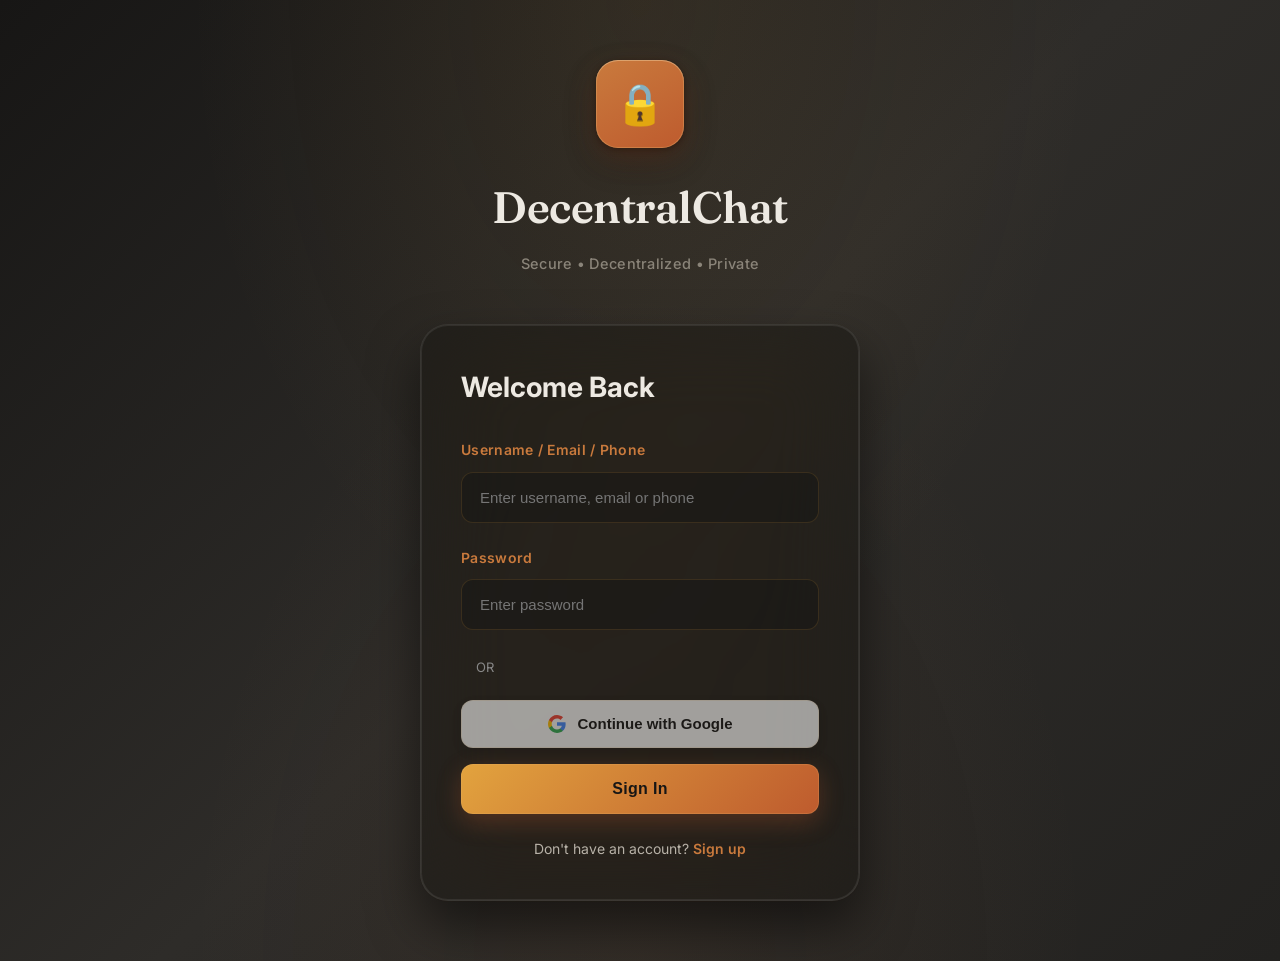
==== commit 2f26e3c0: "Clean up repo: remove audits, ignore keys, update dependencies - Delete outdated PROJECT_BUG_AUDIT.m" ====
--- a/frontend/index.html
+++ b/frontend/index.html
@@ -7,10 +7,47 @@
     <meta name="mobile-web-app-capable" content="yes">
     <meta name="apple-mobile-web-app-capable" content="yes">
     <meta name="apple-mobile-web-app-status-bar-style" content="black-translucent">
-    <script src="https://accounts.google.com/gsi/client" async defer onload="initializeGoogleSignIn()"></script>
+    <script src="https://accounts.google.com/gsi/client" async defer onload="initializeGoogleSignIn()">
+
+</script>
     <title>DecentralChat - Secure Messaging Platform</title>
 </head>
 <style>
+    @import url('https://fonts.googleapis.com/css2?family=Fraunces:opsz,wght@9..144,500;9..144,600;9..144,700&family=Inter:wght@400;500;600;700;800&display=swap');
+
+    :root {
+        /* Design tokens — Copper & Graphite system. See UI_REDESIGN.md */
+        --ink: #171615;
+        /* deepest background */
+        --graphite: #232220;
+        /* base surface */
+        --graphite-light: #2E2C29;
+        /* raised surface */
+        --pewter: #8A8479;
+        /* muted / tertiary text */
+        --ash: #B8B2A8;
+        /* secondary text */
+        --linen: #EDE9E2;
+        /* primary text */
+        --copper: #BE5B2E;
+        /* primary accent */
+        --copper-mid: #C97A3D;
+        /* accent, mid */
+        --amber: #E2A33E;
+        /* accent, light / glow */
+        --amber-soft: #E6B26E;
+        /* accent, softest */
+
+        --font-display: 'Fraunces', Georgia, 'Times New Roman', serif;
+        --font-body: 'Inter', -apple-system, BlinkMacSystemFont, 'Segoe UI', 'Roboto', 'Helvetica Neue', sans-serif;
+
+        /* Elevation scale — soft ambient shadows, near + far pairing */
+        --elev-1: 0 1px 2px rgba(0, 0, 0, 0.4), 0 6px 16px rgba(0, 0, 0, 0.28);
+        --elev-2: 0 2px 6px rgba(0, 0, 0, 0.45), 0 14px 32px rgba(0, 0, 0, 0.32);
+        --elev-3: 0 4px 12px rgba(0, 0, 0, 0.5), 0 28px 56px rgba(0, 0, 0, 0.38);
+        --elev-glow: 0 10px 28px rgba(190, 91, 46, 0.22);
+    }
+
     * {
         margin: 0;
         padding: 0;
@@ -18,32 +55,34 @@
     }
 
     body {
-        font-family: -apple-system, BlinkMacSystemFont, 'Segoe UI', 'Inter', 'Roboto', 'Helvetica Neue', sans-serif, system-ui, -apple-system, BlinkMacSystemFont, "Segoe UI", "Apple Color Emoji", "Segoe UI Emoji", "Noto Color Emoji", sans-serif;
-        background: linear-gradient(135deg, #2d1b2e 0%, #4a2d4d 50%, #3d2940 100%);
+        font-family: var(--font-body);
+        background: linear-gradient(160deg, #171615 0%, #211f1d 45%, #2a2724 100%);
         min-height: 100vh;
-        color: #e8d4e8;
+        color: var(--linen);
         line-height: 1.6;
         -webkit-font-smoothing: antialiased;
         -moz-osx-font-smoothing: grayscale;
     }
 
-    /* Glass Morphism Effects */
+    /* Layered card surfaces — restrained blur, soft ambient shadow pairs */
     .glass {
-        background: rgba(61, 41, 64, 0.85);
-        backdrop-filter: blur(40px) saturate(180%);
-        -webkit-backdrop-filter: blur(40px) saturate(180%);
-        border: 1px solid rgba(200, 150, 200, 0.12);
-        box-shadow: 0 8px 32px rgba(0, 0, 0, 0.6),
-            0 0 0 1px rgba(255, 255, 255, 0.02) inset;
+        background: rgba(35, 34, 32, 0.88);
+        backdrop-filter: blur(18px) saturate(140%);
+        -webkit-backdrop-filter: blur(18px) saturate(140%);
+        border: 1px solid rgba(226, 163, 62, 0.10);
+        box-shadow: var(--elev-2),
+            0 0 0 1px rgba(255, 255, 255, 0.02) inset,
+            0 1px 0 rgba(255, 255, 255, 0.03) inset;
     }
 
     .glass-strong {
-        background: rgba(74, 45, 77, 0.92);
-        backdrop-filter: blur(60px) saturate(200%);
-        -webkit-backdrop-filter: blur(60px) saturate(200%);
-        border: 1px solid rgba(200, 150, 200, 0.18);
-        box-shadow: 0 16px 48px rgba(0, 0, 0, 0.8),
-            0 0 0 1px rgba(255, 255, 255, 0.03) inset;
+        background: rgba(35, 34, 32, 0.95);
+        backdrop-filter: blur(22px) saturate(150%);
+        -webkit-backdrop-filter: blur(22px) saturate(150%);
+        border: 1px solid rgba(226, 163, 62, 0.14);
+        box-shadow: var(--elev-3),
+            0 0 0 1px rgba(255, 255, 255, 0.03) inset,
+            0 1px 0 rgba(255, 255, 255, 0.04) inset;
     }
 
     /* Login Screen */
@@ -54,9 +93,9 @@
         min-height: 100vh;
         padding: 60px 24px;
         overflow-y: auto;
-        background: radial-gradient(ellipse at top, rgba(200, 150, 200, 0.08) 0%, transparent 50%),
-            radial-gradient(ellipse at bottom, rgba(180, 130, 180, 0.06) 0%, transparent 50%),
-            linear-gradient(135deg, #2d1b2e 0%, #4a2d4d 50%, #3d2940 100%);
+        background: radial-gradient(ellipse at top, rgba(226, 163, 62, 0.08) 0%, transparent 50%),
+            radial-gradient(ellipse at bottom, rgba(201, 122, 61, 0.06) 0%, transparent 50%),
+            linear-gradient(135deg, #171615 0%, #2E2C29 50%, #232220 100%);
     }
 
     .login-container {
@@ -86,41 +125,43 @@
     .logo {
         width: 88px;
         height: 88px;
-        background: linear-gradient(135deg, #b8949e 0%, #d4b5be 50%, #c9a5af 100%);
-        border-radius: 24px;
+        background: linear-gradient(150deg, #C97A3D 0%, #BE5B2E 100%);
+        border-radius: 22px;
         display: inline-flex;
         align-items: center;
         justify-content: center;
+        font-size: 40px;
+        margin-bottom: 24px;
+        box-shadow: var(--elev-glow),
+            var(--elev-2),
+            0 0 0 1px rgba(230, 178, 110, 0.35) inset,
+            0 1px 0 rgba(255, 255, 255, 0.25) inset;
+        transition: transform 0.4s cubic-bezier(0.16, 1, 0.3, 1), box-shadow 0.4s cubic-bezier(0.16, 1, 0.3, 1);
+    }
+
+    .logo:hover {
+        transform: translateY(-3px);
+        box-shadow: 0 16px 36px rgba(190, 91, 46, 0.3),
+            var(--elev-3),
+            0 0 0 1px rgba(230, 178, 110, 0.45) inset,
+            0 1px 0 rgba(255, 255, 255, 0.3) inset;
+    }
+
+    .app-title {
+        font-family: var(--font-display);
         font-size: 44px;
-        margin-bottom: 24px;
-        box-shadow: 0 16px 48px rgba(184, 148, 158, 0.3),
-            0 0 0 1px rgba(212, 181, 190, 0.4) inset;
-        transition: all 0.4s cubic-bezier(0.16, 1, 0.3, 1);
-    }
-
-    .logo:hover {
-        transform: translateY(-4px) scale(1.05);
-        box-shadow: 0 24px 64px rgba(184, 148, 158, 0.4),
-            0 0 0 1px rgba(212, 181, 190, 0.5) inset;
-    }
-
-    .app-title {
-        font-size: 48px;
-        font-weight: 700;
-        letter-spacing: -1px;
-        background: linear-gradient(135deg, #d4b5be 0%, #b8949e 50%, #c9a5af 100%);
-        -webkit-background-clip: text;
-        -webkit-text-fill-color: transparent;
-        background-clip: text;
-        margin-bottom: 12px;
-        text-shadow: 0 0 40px rgba(184, 148, 158, 0.3);
+        font-weight: 600;
+        font-style: normal;
+        letter-spacing: -0.5px;
+        color: var(--linen);
+        margin-bottom: 10px;
     }
 
     .app-subtitle {
-        color: #b8a0b8;
-        font-size: 15px;
+        color: var(--pewter);
+        font-size: 14.5px;
         font-weight: 500;
-        letter-spacing: 0.5px;
+        letter-spacing: 0.3px;
     }
 
     .login-box {
@@ -133,7 +174,7 @@
 
     .login-box:hover {
         box-shadow: 0 12px 48px rgba(0, 0, 0, 0.8),
-            0 0 0 1px rgba(200, 150, 200, 0.15) inset;
+            0 0 0 1px rgba(226, 163, 62, 0.15) inset;
     }
 
     .form-group {
@@ -142,7 +183,7 @@
 
     .form-group label {
         display: block;
-        color: #c9a5af;
+        color: #C97A3D;
         margin-bottom: 10px;
         font-weight: 600;
         font-size: 14px;
@@ -153,43 +194,43 @@
     .form-group select {
         width: 100%;
         padding: 16px 18px;
-        border: 1.5px solid rgba(200, 150, 200, 0.15);
-        background: rgba(45, 27, 46, 0.5);
+        border: 1.5px solid rgba(226, 163, 62, 0.15);
+        background: rgba(23, 22, 21, 0.5);
         border-radius: 12px;
-        color: #e8d4e8;
+        color: #EDE9E2;
         font-size: 15px;
         font-weight: 500;
         transition: all 0.3s cubic-bezier(0.16, 1, 0.3, 1);
     }
 
     .form-group input:hover {
-        border-color: rgba(200, 150, 200, 0.3);
-        background: rgba(45, 27, 46, 0.6);
+        border-color: rgba(226, 163, 62, 0.3);
+        background: rgba(23, 22, 21, 0.6);
     }
 
     .form-group input:focus {
         outline: none;
-        border-color: #b8949e;
-        background: rgba(45, 27, 46, 0.7);
-        box-shadow: 0 0 0 4px rgba(184, 148, 158, 0.1),
-            0 8px 24px rgba(184, 148, 158, 0.15);
+        border-color: #BE5B2E;
+        background: rgba(23, 22, 21, 0.7);
+        box-shadow: 0 0 0 4px rgba(190, 91, 46, 0.1),
+            0 8px 24px rgba(190, 91, 46, 0.15);
         transform: translateY(-1px);
     }
 
     .btn-primary {
         width: 100%;
         padding: 16px 24px;
-        background: linear-gradient(135deg, #d4b5be 0%, #b8949e 100%);
+        background: linear-gradient(135deg, #E2A33E 0%, #BE5B2E 100%);
         border: none;
         border-radius: 12px;
-        color: #2d1b2e;
+        color: #171615;
         font-size: 16px;
         font-weight: 700;
         letter-spacing: 0.3px;
         cursor: pointer;
         transition: all 0.3s cubic-bezier(0.16, 1, 0.3, 1);
-        box-shadow: 0 8px 24px rgba(184, 148, 158, 0.3),
-            0 0 0 1px rgba(212, 181, 190, 0.2) inset;
+        box-shadow: 0 8px 24px rgba(190, 91, 46, 0.3),
+            0 0 0 1px rgba(230, 178, 110, 0.2) inset;
         position: relative;
         overflow: hidden;
     }
@@ -211,8 +252,8 @@
 
     .btn-primary:hover {
         transform: translateY(-2px);
-        box-shadow: 0 12px 32px rgba(184, 148, 158, 0.4),
-            0 0 0 1px rgba(212, 181, 190, 0.3) inset;
+        box-shadow: 0 12px 32px rgba(190, 91, 46, 0.4),
+            0 0 0 1px rgba(230, 178, 110, 0.3) inset;
     }
 
     .btn-primary:active {
@@ -228,12 +269,12 @@
     .toggle-mode {
         text-align: center;
         margin-top: 24px;
-        color: #b8a0b8;
+        color: #B8B2A8;
         font-size: 14px;
     }
 
     .toggle-mode a {
-        color: #c9a5af;
+        color: #C97A3D;
         cursor: pointer;
         text-decoration: none;
         font-weight: 600;
@@ -241,7 +282,7 @@
     }
 
     .toggle-mode a:hover {
-        color: #d4b5be;
+        color: #E2A33E;
         text-decoration: underline;
     }
 
@@ -257,15 +298,15 @@
     }
 
     .error-message {
-        background: rgba(239, 68, 68, 0.15);
-        border: 1px solid rgba(239, 68, 68, 0.3);
-        color: #ff8888;
+        background: rgba(229, 72, 77, 0.15);
+        border: 1px solid rgba(229, 72, 77, 0.3);
+        color: #F5A3A6;
     }
 
     .success-message {
-        background: rgba(147, 197, 147, 0.15);
-        border: 1px solid rgba(147, 197, 147, 0.3);
-        color: #b8e8b8;
+        background: rgba(127, 168, 118, 0.15);
+        border: 1px solid rgba(127, 168, 118, 0.3);
+        color: #A8CC9E;
     }
 
     @keyframes slideDown {
@@ -290,22 +331,22 @@
     }
 
     .login-box::-webkit-scrollbar-thumb {
-        background: rgba(184, 148, 158, 0.4);
+        background: rgba(190, 91, 46, 0.4);
         border-radius: 10px;
         transition: background 0.2s;
     }
 
     .login-box::-webkit-scrollbar-thumb:hover {
-        background: rgba(184, 148, 158, 0.6);
+        background: rgba(190, 91, 46, 0.6);
     }
 
     .btn-google {
         width: 100%;
         padding: 14px 20px;
         background: rgba(255, 255, 255, 0.95);
-        border: 1.5px solid rgba(200, 150, 200, 0.15);
+        border: 1.5px solid rgba(226, 163, 62, 0.15);
         border-radius: 12px;
-        color: #2d1b2e;
+        color: #171615;
         font-size: 15px;
         font-weight: 600;
         cursor: pointer;
@@ -322,7 +363,7 @@
         background: #fff;
         transform: translateY(-2px);
         box-shadow: 0 8px 20px rgba(0, 0, 0, 0.2);
-        border-color: rgba(200, 150, 200, 0.25);
+        border-color: rgba(226, 163, 62, 0.25);
     }
 
     /* Chat Interface */
@@ -335,13 +376,13 @@
     .chat-container {
         display: flex;
         height: 100vh;
-        background: linear-gradient(135deg, #2d1b2e 0%, #4a2d4d 50%, #3d2940 100%);
+        background: linear-gradient(135deg, #171615 0%, #2E2C29 50%, #232220 100%);
     }
 
     /* Sidebar */
     .sidebar {
         width: 380px;
-        border-right: 1px solid rgba(200, 150, 200, 0.08);
+        border-right: 1px solid rgba(226, 163, 62, 0.08);
         display: flex;
         flex-direction: column;
         transition: all 0.4s cubic-bezier(0.16, 1, 0.3, 1);
@@ -354,7 +395,7 @@
 
     .sidebar-header {
         padding: 24px;
-        border-bottom: 1px solid rgba(200, 150, 200, 0.08);
+        border-bottom: 1px solid rgba(226, 163, 62, 0.08);
     }
 
     .user-profile {
@@ -364,35 +405,35 @@
         margin-bottom: 24px;
         padding: 16px;
         border-radius: 16px;
-        background: rgba(184, 148, 158, 0.04);
+        background: rgba(190, 91, 46, 0.04);
         transition: all 0.3s ease;
     }
 
     .user-profile:hover {
-        background: rgba(184, 148, 158, 0.08);
+        background: rgba(190, 91, 46, 0.08);
     }
 
     .avatar {
         width: 52px;
         height: 52px;
         border-radius: 50%;
-        background: linear-gradient(135deg, #d4b5be 0%, #b8949e 100%);
+        background: linear-gradient(135deg, #E2A33E 0%, #BE5B2E 100%);
         display: flex;
         align-items: center;
         justify-content: center;
         font-size: 26px;
-        box-shadow: 0 8px 24px rgba(184, 148, 158, 0.3),
-            0 0 0 3px rgba(45, 27, 46, 0.3),
-            0 0 0 4px rgba(184, 148, 158, 0.2);
+        box-shadow: var(--elev-1),
+            0 0 0 3px rgba(23, 22, 21, 0.4),
+            0 0 0 4px rgba(190, 91, 46, 0.18);
         flex-shrink: 0;
-        transition: all 0.3s ease;
+        transition: transform 0.3s ease, box-shadow 0.3s ease;
     }
 
     .avatar:hover {
-        transform: scale(1.05);
-        box-shadow: 0 12px 32px rgba(184, 148, 158, 0.4),
-            0 0 0 3px rgba(45, 27, 46, 0.3),
-            0 0 0 5px rgba(184, 148, 158, 0.3);
+        transform: translateY(-1px);
+        box-shadow: var(--elev-2),
+            0 0 0 3px rgba(23, 22, 21, 0.4),
+            0 0 0 5px rgba(190, 91, 46, 0.26);
     }
 
     .avatar img {
@@ -410,12 +451,12 @@
         font-size: 17px;
         font-weight: 700;
         margin-bottom: 4px;
-        color: #e8d4e8;
+        color: #EDE9E2;
     }
 
     .user-role {
         font-size: 13px;
-        color: #c9a5af;
+        color: #C97A3D;
         font-weight: 600;
     }
 
@@ -426,41 +467,41 @@
     .search-box input {
         width: 100%;
         padding: 14px 18px;
-        background: rgba(45, 27, 46, 0.5);
-        border: 1.5px solid rgba(200, 150, 200, 0.12);
+        background: rgba(23, 22, 21, 0.5);
+        border: 1.5px solid rgba(226, 163, 62, 0.12);
         border-radius: 12px;
-        color: #e8d4e8;
+        color: #EDE9E2;
         font-size: 14px;
         font-weight: 500;
         transition: all 0.3s ease;
     }
 
     .search-box input:hover {
-        border-color: rgba(200, 150, 200, 0.2);
-        background: rgba(45, 27, 46, 0.6);
+        border-color: rgba(226, 163, 62, 0.2);
+        background: rgba(23, 22, 21, 0.6);
     }
 
     .search-box input:focus {
         outline: none;
-        border-color: #b8949e;
-        background: rgba(45, 27, 46, 0.7);
-        box-shadow: 0 0 0 4px rgba(184, 148, 158, 0.08);
+        border-color: #BE5B2E;
+        background: rgba(23, 22, 21, 0.7);
+        box-shadow: 0 0 0 4px rgba(190, 91, 46, 0.08);
     }
 
     .action-buttons {
         display: flex;
         gap: 12px;
         padding: 16px 24px;
-        border-bottom: 1px solid rgba(200, 150, 200, 0.08);
+        border-bottom: 1px solid rgba(226, 163, 62, 0.08);
     }
 
     .action-btn {
         flex: 1;
         padding: 12px 16px;
-        background: rgba(184, 148, 158, 0.08);
-        border: 1.5px solid rgba(200, 150, 200, 0.15);
+        background: rgba(190, 91, 46, 0.08);
+        border: 1.5px solid rgba(226, 163, 62, 0.15);
         border-radius: 10px;
-        color: #c9a5af;
+        color: #C97A3D;
         font-size: 12px;
         font-weight: 700;
         letter-spacing: 0.3px;
@@ -473,10 +514,10 @@
     }
 
     .action-btn:hover {
-        background: rgba(184, 148, 158, 0.15);
-        border-color: #b8949e;
+        background: rgba(190, 91, 46, 0.15);
+        border-color: #BE5B2E;
         transform: translateY(-2px);
-        box-shadow: 0 4px 12px rgba(184, 148, 158, 0.2);
+        box-shadow: 0 4px 12px rgba(190, 91, 46, 0.2);
     }
 
     .action-btn:active {
@@ -490,7 +531,7 @@
 
     .contact-item {
         padding: 16px 24px;
-        border-bottom: 1px solid rgba(200, 150, 200, 0.05);
+        border-bottom: 1px solid rgba(226, 163, 62, 0.05);
         cursor: pointer;
         transition: all 0.25s cubic-bezier(0.16, 1, 0.3, 1);
         display: flex;
@@ -506,12 +547,12 @@
         top: 0;
         bottom: 0;
         width: 0;
-        background: linear-gradient(90deg, #b8949e, transparent);
+        background: linear-gradient(90deg, #BE5B2E, transparent);
         transition: width 0.3s ease;
     }
 
     .contact-item:hover {
-        background: rgba(184, 148, 158, 0.06);
+        background: rgba(190, 91, 46, 0.06);
     }
 
     .contact-item:hover::before {
@@ -519,7 +560,7 @@
     }
 
     .contact-item.active {
-        background: rgba(184, 148, 158, 0.12);
+        background: rgba(190, 91, 46, 0.12);
     }
 
     .contact-item.active::before {
@@ -531,13 +572,13 @@
         width: 52px;
         height: 52px;
         border-radius: 50%;
-        background: linear-gradient(135deg, #d4b5be 0%, #b8949e 100%);
+        background: linear-gradient(135deg, #E2A33E 0%, #BE5B2E 100%);
         display: flex;
         align-items: center;
         justify-content: center;
         font-size: 26px;
         flex-shrink: 0;
-        box-shadow: 0 4px 12px rgba(184, 148, 158, 0.2);
+        box-shadow: 0 4px 12px rgba(190, 91, 46, 0.2);
     }
 
     .contact-avatar img {
@@ -554,17 +595,17 @@
         width: 14px;
         height: 14px;
         border-radius: 50%;
-        border: 3px solid #3d2940;
+        border: 3px solid #232220;
         box-shadow: 0 0 8px rgba(0, 0, 0, 0.5);
     }
 
     .status-indicator.online {
-        background: #93c593;
-        box-shadow: 0 0 12px rgba(147, 197, 147, 0.6);
+        background: #7FA876;
+        box-shadow: 0 0 12px rgba(127, 168, 118, 0.6);
     }
 
     .status-indicator.offline {
-        background: #7b6b7b;
+        background: #726C63;
     }
 
     .contact-info {
@@ -576,12 +617,12 @@
         font-size: 16px;
         font-weight: 700;
         margin-bottom: 4px;
-        color: #e8d4e8;
+        color: #EDE9E2;
     }
 
     .contact-last-message {
         font-size: 13px;
-        color: #b8a0b8;
+        color: #B8B2A8;
         font-weight: 500;
         white-space: nowrap;
         overflow: hidden;
@@ -589,8 +630,8 @@
     }
 
     .unread-badge {
-        background: linear-gradient(135deg, #d4b5be, #b8949e);
-        color: #2d1b2e;
+        background: linear-gradient(135deg, #E2A33E, #BE5B2E);
+        color: #171615;
         border-radius: 12px;
         min-width: 24px;
         height: 24px;
@@ -600,7 +641,7 @@
         font-size: 12px;
         font-weight: 800;
         padding: 0 8px;
-        box-shadow: 0 4px 12px rgba(184, 148, 158, 0.4);
+        box-shadow: 0 4px 12px rgba(190, 91, 46, 0.4);
     }
 
     /* Chat Area */
@@ -612,11 +653,11 @@
 
     .chat-header {
         padding: 20px 28px;
-        border-bottom: 1px solid rgba(200, 150, 200, 0.08);
+        border-bottom: 1px solid rgba(226, 163, 62, 0.08);
         display: flex;
         align-items: center;
         justify-content: space-between;
-        background: rgba(184, 148, 158, 0.02);
+        background: rgba(190, 91, 46, 0.02);
     }
 
     .chat-header-left {
@@ -629,22 +670,22 @@
         width: 44px;
         height: 44px;
         border-radius: 12px;
-        background: rgba(184, 148, 158, 0.08);
-        border: 1.5px solid rgba(200, 150, 200, 0.15);
+        background: rgba(190, 91, 46, 0.08);
+        border: 1.5px solid rgba(226, 163, 62, 0.15);
         display: flex;
         align-items: center;
         justify-content: center;
         cursor: pointer;
         transition: all 0.3s cubic-bezier(0.16, 1, 0.3, 1);
-        color: #c9a5af;
+        color: #C97A3D;
         font-size: 20px;
     }
 
     .menu-toggle:hover {
-        background: rgba(184, 148, 158, 0.15);
-        border-color: #b8949e;
+        background: rgba(190, 91, 46, 0.15);
+        border-color: #BE5B2E;
         transform: translateY(-2px);
-        box-shadow: 0 4px 12px rgba(184, 148, 158, 0.2);
+        box-shadow: 0 4px 12px rgba(190, 91, 46, 0.2);
     }
 
     .chat-actions {
@@ -656,26 +697,40 @@
         width: 44px;
         height: 44px;
         border-radius: 12px;
-        background: rgba(184, 148, 158, 0.08);
-        border: 1.5px solid rgba(200, 150, 200, 0.15);
+        background: rgba(190, 91, 46, 0.08);
+        border: 1.5px solid rgba(226, 163, 62, 0.15);
         display: flex;
         align-items: center;
         justify-content: center;
         cursor: pointer;
         transition: all 0.3s cubic-bezier(0.16, 1, 0.3, 1);
-        color: #c9a5af;
+        color: #C97A3D;
         font-size: 18px;
     }
 
     .icon-btn:hover {
-        background: rgba(184, 148, 158, 0.15);
-        border-color: #b8949e;
+        background: rgba(190, 91, 46, 0.15);
+        border-color: #BE5B2E;
         transform: translateY(-2px) scale(1.05);
-        box-shadow: 0 4px 12px rgba(184, 148, 158, 0.2);
+        box-shadow: 0 4px 12px rgba(190, 91, 46, 0.2);
     }
 
     .icon-btn:active {
         transform: translateY(0) scale(1);
+    }
+
+    .user-menu-btn {
+        margin-left: auto;
+        flex-shrink: 0;
+        width: 46px;
+        height: 46px;
+        min-width: 46px;
+        min-height: 46px;
+        padding: 0;
+        font-size: 24px;
+        line-height: 1;
+        font-weight: 700;
+        align-self: center;
     }
 
     .emoji-picker {
@@ -684,9 +739,9 @@
         right: 28px;
         width: 380px;
         max-height: 450px;
-        background: rgba(61, 41, 64, 0.98);
+        background: rgba(35, 34, 32, 0.98);
         backdrop-filter: blur(60px) saturate(200%);
-        border: 1px solid rgba(200, 150, 200, 0.2);
+        border: 1px solid rgba(226, 163, 62, 0.2);
         border-radius: 20px;
         box-shadow: 0 24px 64px rgba(0, 0, 0, 0.9),
             0 0 0 1px rgba(255, 255, 255, 0.03) inset;
@@ -714,16 +769,16 @@
 
     .emoji-picker-header {
         padding: 18px 20px;
-        border-bottom: 1px solid rgba(200, 150, 200, 0.12);
+        border-bottom: 1px solid rgba(226, 163, 62, 0.12);
     }
 
     .emoji-search {
         width: 100%;
         padding: 12px 16px;
-        background: rgba(45, 27, 46, 0.5);
-        border: 1.5px solid rgba(200, 150, 200, 0.15);
+        background: rgba(23, 22, 21, 0.5);
+        border: 1.5px solid rgba(226, 163, 62, 0.15);
         border-radius: 10px;
-        color: #e8d4e8;
+        color: #EDE9E2;
         font-size: 14px;
         font-weight: 500;
         transition: all 0.3s ease;
@@ -731,15 +786,15 @@
 
     .emoji-search:focus {
         outline: none;
-        border-color: #b8949e;
-        box-shadow: 0 0 0 4px rgba(184, 148, 158, 0.1);
+        border-color: #BE5B2E;
+        box-shadow: 0 0 0 4px rgba(190, 91, 46, 0.1);
     }
 
     .emoji-categories {
         display: flex;
         padding: 12px 16px;
         gap: 6px;
-        border-bottom: 1px solid rgba(200, 150, 200, 0.08);
+        border-bottom: 1px solid rgba(226, 163, 62, 0.08);
         overflow-x: auto;
     }
 
@@ -747,7 +802,7 @@
         padding: 10px 14px;
         background: transparent;
         border: none;
-        color: #b8a0b8;
+        color: #B8B2A8;
         cursor: pointer;
         font-size: 22px;
         transition: all 0.25s cubic-bezier(0.16, 1, 0.3, 1);
@@ -760,12 +815,12 @@
     }
 
     .emoji-category-btn:hover {
-        background: rgba(184, 148, 158, 0.12);
+        background: rgba(190, 91, 46, 0.12);
         transform: scale(1.15);
     }
 
     .emoji-category-btn.active {
-        background: rgba(184, 148, 158, 0.2);
+        background: rgba(190, 91, 46, 0.2);
         transform: scale(1.15);
     }
 
@@ -788,19 +843,19 @@
         cursor: pointer;
         border-radius: 10px;
         transition: all 0.2s cubic-bezier(0.16, 1, 0.3, 1);
-        -webkit-tap-highlight-color: rgba(184, 148, 158, 0.2);
+        -webkit-tap-highlight-color: rgba(190, 91, 46, 0.2);
         touch-action: manipulation;
         user-select: none;
         -webkit-user-select: none;
     }
 
     .emoji-item:hover {
-        background: rgba(184, 148, 158, 0.15);
+        background: rgba(190, 91, 46, 0.15);
         transform: scale(1.25);
     }
 
     .emoji-item:active {
-        background: rgba(184, 148, 158, 0.3);
+        background: rgba(190, 91, 46, 0.3);
         transform: scale(1.15);
     }
 
@@ -808,7 +863,7 @@
         display: flex;
         gap: 6px;
         padding: 8px 16px;
-        background: rgba(184, 148, 158, 0.08);
+        background: rgba(190, 91, 46, 0.08);
         border-radius: 10px;
         margin-bottom: 8px;
         overflow-x: auto;
@@ -824,14 +879,14 @@
 
     .emoji-suggestion:hover {
         transform: scale(1.4);
-        background: rgba(184, 148, 158, 0.15);
+        background: rgba(190, 91, 46, 0.15);
     }
 
     .messages-container {
         flex: 1;
         overflow-y: auto;
         padding: 28px;
-        background: linear-gradient(to bottom, rgba(184, 148, 158, 0.01), transparent 20%);
+        background: linear-gradient(to bottom, rgba(190, 91, 46, 0.01), transparent 20%);
     }
 
     .message {
@@ -861,13 +916,13 @@
         width: 40px;
         height: 40px;
         border-radius: 50%;
-        background: linear-gradient(135deg, #d4b5be 0%, #b8949e 100%);
+        background: linear-gradient(135deg, #E2A33E 0%, #BE5B2E 100%);
         display: flex;
         align-items: center;
         justify-content: center;
         font-size: 18px;
         flex-shrink: 0;
-        box-shadow: 0 4px 12px rgba(184, 148, 158, 0.25);
+        box-shadow: 0 4px 12px rgba(190, 91, 46, 0.25);
     }
 
     .message-avatar img {
@@ -882,32 +937,32 @@
     }
 
     .message-bubble {
-        padding: 14px 20px;
-        border-radius: 18px;
-        background: rgba(255, 255, 255, 0.04);
-        border: 1px solid rgba(200, 150, 200, 0.12);
+        padding: 13px 18px;
+        border-radius: 16px;
+        background: rgba(255, 255, 255, 0.035);
+        border: 1px solid rgba(226, 163, 62, 0.10);
         position: relative;
-        box-shadow: 0 2px 8px rgba(0, 0, 0, 0.3);
-        transition: all 0.2s ease;
+        box-shadow: var(--elev-1);
+        transition: transform 0.2s ease, box-shadow 0.2s ease;
     }
 
     .message-bubble:hover {
-        box-shadow: 0 4px 16px rgba(0, 0, 0, 0.4);
+        box-shadow: var(--elev-2);
         transform: translateY(-1px);
     }
 
     .message.sent .message-bubble {
-        background: rgba(184, 148, 158, 0.15);
-        border-color: rgba(200, 150, 200, 0.25);
-        box-shadow: 0 2px 12px rgba(184, 148, 158, 0.2);
+        background: linear-gradient(160deg, rgba(190, 91, 46, 0.22) 0%, rgba(190, 91, 46, 0.13) 100%);
+        border-color: rgba(226, 163, 62, 0.22);
+        box-shadow: var(--elev-1), 0 1px 0 rgba(255, 255, 255, 0.04) inset;
     }
 
     .message.sent .message-bubble:hover {
-        box-shadow: 0 4px 20px rgba(184, 148, 158, 0.3);
+        box-shadow: var(--elev-2), 0 1px 0 rgba(255, 255, 255, 0.05) inset;
     }
 
     .message-text {
-        color: #e8d4e8;
+        color: #EDE9E2;
         line-height: 1.6;
         word-wrap: break-word;
         font-size: 15px;
@@ -920,7 +975,7 @@
         gap: 10px;
         margin-top: 6px;
         font-size: 11px;
-        color: #b8a0b8;
+        color: #B8B2A8;
         font-weight: 600;
     }
 
@@ -928,13 +983,13 @@
         display: inline-flex;
         align-items: center;
         gap: 4px;
-        color: #93c593;
+        color: #7FA876;
     }
 
     .typing-indicator {
         padding: 12px 28px;
         font-size: 14px;
-        color: #b8a0b8;
+        color: #B8B2A8;
         font-style: italic;
         font-weight: 600;
     }
@@ -942,8 +997,8 @@
     /* Message Input */
     .message-input-container {
         padding: 24px 28px;
-        border-top: 1px solid rgba(200, 150, 200, 0.08);
-        background: rgba(184, 148, 158, 0.02);
+        border-top: 1px solid rgba(226, 163, 62, 0.08);
+        background: rgba(190, 91, 46, 0.02);
     }
 
     .message-input-wrapper {
@@ -961,10 +1016,10 @@
     #messageInput {
         flex: 1;
         padding: 16px 20px;
-        background: rgba(45, 27, 46, 0.5);
-        border: 1.5px solid rgba(200, 150, 200, 0.15);
+        background: rgba(23, 22, 21, 0.5);
+        border: 1.5px solid rgba(226, 163, 62, 0.15);
         border-radius: 14px;
-        color: #e8d4e8;
+        color: #EDE9E2;
         font-size: 15px;
         font-weight: 500;
         resize: none;
@@ -974,38 +1029,38 @@
     }
 
     #messageInput:hover {
-        border-color: rgba(200, 150, 200, 0.25);
-        background: rgba(45, 27, 46, 0.6);
+        border-color: rgba(226, 163, 62, 0.25);
+        background: rgba(23, 22, 21, 0.6);
     }
 
     #messageInput:focus {
         outline: none;
-        border-color: #b8949e;
-        background: rgba(45, 27, 46, 0.7);
-        box-shadow: 0 0 0 4px rgba(184, 148, 158, 0.08);
+        border-color: #BE5B2E;
+        background: rgba(23, 22, 21, 0.7);
+        box-shadow: 0 0 0 4px rgba(190, 91, 46, 0.08);
     }
 
     .send-btn {
         width: 52px;
         height: 52px;
         border-radius: 50%;
-        background: linear-gradient(135deg, #d4b5be 0%, #b8949e 100%);
+        background: linear-gradient(135deg, #E2A33E 0%, #BE5B2E 100%);
         border: none;
-        color: #2d1b2e;
+        color: #171615;
         cursor: pointer;
         transition: all 0.3s cubic-bezier(0.16, 1, 0.3, 1);
         display: flex;
         align-items: center;
         justify-content: center;
-        box-shadow: 0 8px 24px rgba(184, 148, 158, 0.4),
-            0 0 0 1px rgba(212, 181, 190, 0.3) inset;
+        box-shadow: 0 8px 24px rgba(190, 91, 46, 0.4),
+            0 0 0 1px rgba(230, 178, 110, 0.3) inset;
         font-size: 22px;
     }
 
     .send-btn:hover {
         transform: scale(1.1) rotate(12deg);
-        box-shadow: 0 12px 32px rgba(184, 148, 158, 0.5),
-            0 0 0 1px rgba(212, 181, 190, 0.4) inset;
+        box-shadow: 0 12px 32px rgba(190, 91, 46, 0.5),
+            0 0 0 1px rgba(230, 178, 110, 0.4) inset;
     }
 
     .send-btn:active {
@@ -1025,7 +1080,7 @@
         align-items: center;
         justify-content: center;
         height: 100%;
-        color: #b8a0b8;
+        color: #B8B2A8;
     }
 
     .empty-state-icon {
@@ -1038,7 +1093,7 @@
         font-size: 24px;
         font-weight: 700;
         margin-bottom: 12px;
-        color: #c9a5af;
+        color: #C97A3D;
     }
 
     .empty-state p {
@@ -1084,7 +1139,7 @@
         padding: 32px;
         border-radius: 24px;
         scrollbar-width: thin;
-        scrollbar-color: rgba(184, 148, 158, 0.5) rgba(0, 0, 0, 0.2);
+        scrollbar-color: rgba(190, 91, 46, 0.5) rgba(0, 0, 0, 0.2);
         animation: modalSlideIn 0.4s cubic-bezier(0.16, 1, 0.3, 1);
     }
 
@@ -1110,7 +1165,7 @@
     .modal-title {
         font-size: 26px;
         font-weight: 800;
-        color: #c9a5af;
+        color: #C97A3D;
         letter-spacing: -0.5px;
     }
 
@@ -1118,9 +1173,9 @@
         width: 38px;
         height: 38px;
         border-radius: 50%;
-        background: rgba(239, 68, 68, 0.15);
-        border: 1.5px solid rgba(239, 68, 68, 0.3);
-        color: #ff6666;
+        background: rgba(229, 72, 77, 0.15);
+        border: 1.5px solid rgba(229, 72, 77, 0.3);
+        color: #F0787C;
         cursor: pointer;
         display: flex;
         align-items: center;
@@ -1131,9 +1186,9 @@
     }
 
     .close-btn:hover {
-        background: rgba(239, 68, 68, 0.25);
+        background: rgba(229, 72, 77, 0.25);
         transform: rotate(90deg) scale(1.1);
-        box-shadow: 0 4px 12px rgba(239, 68, 68, 0.3);
+        box-shadow: 0 4px 12px rgba(229, 72, 77, 0.3);
     }
 
     .user-list {
@@ -1143,8 +1198,8 @@
 
     .user-item {
         padding: 16px 18px;
-        background: rgba(45, 27, 46, 0.4);
-        border: 1.5px solid rgba(200, 150, 200, 0.12);
+        background: rgba(23, 22, 21, 0.4);
+        border: 1.5px solid rgba(226, 163, 62, 0.12);
         border-radius: 14px;
         margin-bottom: 12px;
         display: flex;
@@ -1155,10 +1210,10 @@
     }
 
     .user-item:hover {
-        background: rgba(184, 148, 158, 0.12);
-        border-color: #b8949e;
+        background: rgba(190, 91, 46, 0.12);
+        border-color: #BE5B2E;
         transform: translateX(4px);
-        box-shadow: 0 4px 16px rgba(184, 148, 158, 0.2);
+        box-shadow: 0 4px 16px rgba(190, 91, 46, 0.2);
     }
 
     /* Connection Status */
@@ -1192,16 +1247,16 @@
     }
 
     .connection-status.connected {
-        background: rgba(147, 197, 147, 0.2);
-        border: 1.5px solid rgba(147, 197, 147, 0.4);
-        color: #b8e8b8;
+        background: rgba(127, 168, 118, 0.2);
+        border: 1.5px solid rgba(127, 168, 118, 0.4);
+        color: #A8CC9E;
         display: flex;
     }
 
     .connection-status.disconnected {
-        background: rgba(239, 68, 68, 0.2);
-        border: 1.5px solid rgba(239, 68, 68, 0.4);
-        color: #ff8888;
+        background: rgba(229, 72, 77, 0.2);
+        border: 1.5px solid rgba(229, 72, 77, 0.4);
+        color: #F5A3A6;
         display: flex;
     }
 
@@ -1210,9 +1265,9 @@
         display: inline-block;
         width: 22px;
         height: 22px;
-        border: 3px solid rgba(184, 148, 158, 0.2);
+        border: 3px solid rgba(190, 91, 46, 0.2);
         border-radius: 50%;
-        border-top-color: #b8949e;
+        border-top-color: #BE5B2E;
         animation: spin 1s linear infinite;
     }
 
@@ -1234,13 +1289,13 @@
     }
 
     ::-webkit-scrollbar-thumb {
-        background: rgba(184, 148, 158, 0.4);
+        background: rgba(190, 91, 46, 0.4);
         border-radius: 10px;
         transition: background 0.2s;
     }
 
     ::-webkit-scrollbar-thumb:hover {
-        background: rgba(184, 148, 158, 0.6);
+        background: rgba(190, 91, 46, 0.6);
     }
 
     /* File Upload & Preview */
@@ -1248,11 +1303,11 @@
         display: flex;
         gap: 12px;
         padding: 16px 28px;
-        border-top: 1px solid rgba(200, 150, 200, 0.08);
+        border-top: 1px solid rgba(226, 163, 62, 0.08);
         flex-wrap: wrap;
         max-height: 170px;
         overflow-y: auto;
-        background: rgba(45, 27, 46, 0.3);
+        background: rgba(23, 22, 21, 0.3);
     }
 
     .file-preview-item {
@@ -1260,8 +1315,8 @@
         width: 88px;
         height: 88px;
         border-radius: 14px;
-        background: rgba(45, 27, 46, 0.5);
-        border: 1.5px solid rgba(200, 150, 200, 0.2);
+        background: rgba(23, 22, 21, 0.5);
+        border: 1.5px solid rgba(226, 163, 62, 0.2);
         display: flex;
         align-items: center;
         justify-content: center;
@@ -1270,9 +1325,9 @@
     }
 
     .file-preview-item:hover {
-        border-color: #b8949e;
+        border-color: #BE5B2E;
         transform: scale(1.05);
-        box-shadow: 0 4px 16px rgba(184, 148, 158, 0.3);
+        box-shadow: 0 4px 16px rgba(190, 91, 46, 0.3);
     }
 
     .file-preview-item img {
@@ -1292,9 +1347,9 @@
         width: 24px;
         height: 24px;
         border-radius: 50%;
-        background: linear-gradient(135deg, #ff4444, #cc0000);
+        background: linear-gradient(135deg, #E5484D, #B23A3E);
         color: #fff;
-        border: 2px solid #2d1b2e;
+        border: 2px solid #171615;
         cursor: pointer;
         display: flex;
         align-items: center;
@@ -1303,12 +1358,12 @@
         font-weight: 700;
         z-index: 10;
         transition: all 0.3s ease;
-        box-shadow: 0 4px 12px rgba(255, 0, 0, 0.4);
+        box-shadow: 0 4px 12px rgba(229, 72, 77, 0.4);
     }
 
     .file-preview-remove:hover {
         transform: scale(1.15) rotate(90deg);
-        box-shadow: 0 6px 16px rgba(255, 0, 0, 0.6);
+        box-shadow: 0 6px 16px rgba(229, 72, 77, 0.6);
     }
 
     .file-upload-progress {
@@ -1317,16 +1372,16 @@
         left: 0;
         right: 0;
         height: 5px;
-        background: rgba(184, 148, 158, 0.2);
+        background: rgba(190, 91, 46, 0.2);
         border-radius: 0 0 12px 12px;
         overflow: hidden;
     }
 
     .file-upload-progress-bar {
         height: 100%;
-        background: linear-gradient(90deg, #d4b5be, #b8949e);
+        background: linear-gradient(90deg, #E2A33E, #BE5B2E);
         transition: width 0.3s ease;
-        box-shadow: 0 0 12px rgba(184, 148, 158, 0.6);
+        box-shadow: 0 0 12px rgba(190, 91, 46, 0.6);
     }
 
     /* Message Attachments */
@@ -1342,16 +1397,16 @@
         align-items: center;
         gap: 12px;
         padding: 12px;
-        background: rgba(45, 27, 46, 0.4);
+        background: rgba(23, 22, 21, 0.4);
         border-radius: 12px;
         cursor: pointer;
         transition: all 0.3s ease;
-        border: 1px solid rgba(200, 150, 200, 0.15);
+        border: 1px solid rgba(226, 163, 62, 0.15);
     }
 
     .message-attachment:hover {
-        background: rgba(45, 27, 46, 0.6);
-        border-color: #b8949e;
+        background: rgba(23, 22, 21, 0.6);
+        border-color: #BE5B2E;
         transform: translateX(4px);
     }
 
@@ -1374,7 +1429,7 @@
         width: 44px;
         height: 44px;
         border-radius: 10px;
-        background: rgba(184, 148, 158, 0.15);
+        background: rgba(190, 91, 46, 0.15);
         display: flex;
         align-items: center;
         justify-content: center;
@@ -1394,12 +1449,12 @@
         overflow: hidden;
         text-overflow: ellipsis;
         white-space: nowrap;
-        color: #e8d4e8;
+        color: #EDE9E2;
     }
 
     .attachment-size {
         font-size: 12px;
-        color: #b8a0b8;
+        color: #B8B2A8;
         font-weight: 600;
     }
 
@@ -1409,18 +1464,18 @@
         align-items: center;
         gap: 12px;
         padding: 12px;
-        background: rgba(45, 27, 46, 0.4);
+        background: rgba(23, 22, 21, 0.4);
         border-radius: 14px;
-        border: 1px solid rgba(200, 150, 200, 0.15);
+        border: 1px solid rgba(226, 163, 62, 0.15);
     }
 
     .voice-play-btn {
         width: 44px;
         height: 44px;
         border-radius: 50%;
-        background: rgba(184, 148, 158, 0.2);
-        border: 1.5px solid rgba(200, 150, 200, 0.3);
-        color: #c9a5af;
+        background: rgba(190, 91, 46, 0.2);
+        border: 1.5px solid rgba(226, 163, 62, 0.3);
+        color: #C97A3D;
         font-size: 20px;
         cursor: pointer;
         display: flex;
@@ -1431,15 +1486,15 @@
     }
 
     .voice-play-btn:hover {
-        background: rgba(184, 148, 158, 0.3);
+        background: rgba(190, 91, 46, 0.3);
         transform: scale(1.1);
-        box-shadow: 0 4px 12px rgba(184, 148, 158, 0.4);
+        box-shadow: 0 4px 12px rgba(190, 91, 46, 0.4);
     }
 
     .voice-waveform {
         flex: 1;
         height: 32px;
-        background: rgba(184, 148, 158, 0.1);
+        background: rgba(190, 91, 46, 0.1);
         border-radius: 16px;
         position: relative;
         overflow: hidden;
@@ -1447,14 +1502,14 @@
 
     .voice-progress {
         height: 100%;
-        background: linear-gradient(90deg, rgba(184, 148, 158, 0.4), rgba(212, 181, 190, 0.4));
+        background: linear-gradient(90deg, rgba(190, 91, 46, 0.4), rgba(230, 178, 110, 0.4));
         transition: width 0.1s;
-        box-shadow: 0 0 12px rgba(184, 148, 158, 0.3);
+        box-shadow: 0 0 12px rgba(190, 91, 46, 0.3);
     }
 
     .voice-duration {
         font-size: 12px;
-        color: #b8a0b8;
+        color: #B8B2A8;
         font-weight: 700;
     }
 
@@ -1463,9 +1518,9 @@
         width: 52px;
         height: 52px;
         border-radius: 50%;
-        background: rgba(184, 148, 158, 0.15);
-        border: 1.5px solid rgba(200, 150, 200, 0.3);
-        color: #c9a5af;
+        background: rgba(190, 91, 46, 0.15);
+        border: 1.5px solid rgba(226, 163, 62, 0.3);
+        color: #C97A3D;
         cursor: pointer;
         transition: all 0.3s cubic-bezier(0.16, 1, 0.3, 1);
         display: flex;
@@ -1479,19 +1534,19 @@
     }
 
     .voice-record-btn:hover {
-        background: rgba(184, 148, 158, 0.25);
-        border-color: #b8949e;
+        background: rgba(190, 91, 46, 0.25);
+        border-color: #BE5B2E;
         transform: scale(1.05);
-        box-shadow: 0 4px 12px rgba(184, 148, 158, 0.3);
+        box-shadow: 0 4px 12px rgba(190, 91, 46, 0.3);
     }
 
     .voice-record-btn:active,
     .voice-record-btn.recording {
-        background: linear-gradient(135deg, #ff4444, #cc0000);
-        border-color: #ff0000;
+        background: linear-gradient(135deg, #E5484D, #B23A3E);
+        border-color: #E5484D;
         color: #fff;
         transform: scale(1.1);
-        box-shadow: 0 8px 24px rgba(255, 0, 0, 0.5);
+        box-shadow: 0 8px 24px rgba(229, 72, 77, 0.5);
         animation: pulse-record 1.5s infinite;
     }
 
@@ -1499,12 +1554,12 @@
 
         0%,
         100% {
-            box-shadow: 0 8px 24px rgba(255, 0, 0, 0.5);
+            box-shadow: 0 8px 24px rgba(229, 72, 77, 0.5);
         }
 
         50% {
-            box-shadow: 0 8px 32px rgba(255, 0, 0, 0.8),
-                0 0 0 8px rgba(255, 0, 0, 0.2);
+            box-shadow: 0 8px 32px rgba(229, 72, 77, 0.8),
+                0 0 0 8px rgba(229, 72, 77, 0.2);
         }
     }
 
@@ -1539,7 +1594,7 @@
         width: 100%;
         height: 100%;
         border-radius: 50%;
-        border: 2px solid #ff4444;
+        border: 2px solid #E5484D;
         top: 0;
         left: 0;
         animation: recording-ripple 1.5s infinite;
@@ -1563,8 +1618,8 @@
         left: 50%;
         transform: translateX(-50%);
         padding: 14px 24px;
-        background: rgba(255, 0, 0, 0.25);
-        border: 2px solid rgba(255, 0, 0, 0.5);
+        background: rgba(229, 72, 77, 0.25);
+        border: 2px solid rgba(229, 72, 77, 0.5);
         border-radius: 24px;
         color: #fff;
         font-size: 15px;
@@ -1574,7 +1629,7 @@
         align-items: center;
         gap: 12px;
         animation: slideUpFade 0.3s ease;
-        box-shadow: 0 8px 32px rgba(255, 0, 0, 0.4);
+        box-shadow: 0 8px 32px rgba(229, 72, 77, 0.4);
         backdrop-filter: blur(10px);
     }
 
@@ -1619,35 +1674,35 @@
         align-items: center;
         gap: 16px;
         padding: 14px;
-        background: rgba(45, 27, 46, 0.4);
-        border: 1.5px solid rgba(200, 150, 200, 0.12);
+        background: rgba(23, 22, 21, 0.4);
+        border: 1.5px solid rgba(226, 163, 62, 0.12);
         border-radius: 14px;
         margin-bottom: 12px;
         transition: all 0.3s ease;
     }
 
     .group-member-item:hover {
-        background: rgba(184, 148, 158, 0.08);
-        border-color: #b8949e;
+        background: rgba(190, 91, 46, 0.08);
+        border-color: #BE5B2E;
         transform: translateX(4px);
     }
 
     .member-role {
         margin-left: auto;
         padding: 6px 14px;
-        background: rgba(184, 148, 158, 0.15);
+        background: rgba(190, 91, 46, 0.15);
         border-radius: 14px;
         font-size: 11px;
         font-weight: 800;
-        color: #c9a5af;
+        color: #C97A3D;
         letter-spacing: 0.5px;
         text-transform: uppercase;
     }
 
     .member-role.admin {
-        background: rgba(212, 181, 190, 0.25);
-        color: #d4b5be;
-        box-shadow: 0 0 12px rgba(212, 181, 190, 0.2);
+        background: rgba(230, 178, 110, 0.25);
+        color: #E2A33E;
+        box-shadow: 0 0 12px rgba(230, 178, 110, 0.2);
     }
 
     /* Call UI */
@@ -1657,7 +1712,7 @@
         left: 0;
         right: 0;
         bottom: 0;
-        background: radial-gradient(ellipse at 50% 30%, rgba(60, 35, 65, 0.98) 0%, rgba(10, 5, 12, 0.99) 70%);
+        background: radial-gradient(ellipse at 50% 30%, rgba(30, 28, 26, 0.98) 0%, rgba(14, 13, 12, 0.99) 70%);
         backdrop-filter: blur(30px);
         z-index: 2000;
         display: none;
@@ -1680,15 +1735,15 @@
         width: 140px;
         height: 140px;
         border-radius: 50%;
-        background: linear-gradient(135deg, #d4b5be 0%, #b8949e 100%);
+        background: linear-gradient(135deg, #E2A33E 0%, #BE5B2E 100%);
         margin: 0 auto 24px;
         display: flex;
         align-items: center;
         justify-content: center;
         font-size: 72px;
-        box-shadow: 0 24px 72px rgba(184, 148, 158, 0.5),
-            0 0 0 6px rgba(45, 27, 46, 0.3),
-            0 0 0 8px rgba(184, 148, 158, 0.3);
+        box-shadow: 0 24px 72px rgba(190, 91, 46, 0.5),
+            0 0 0 6px rgba(23, 22, 21, 0.3),
+            0 0 0 8px rgba(190, 91, 46, 0.3);
         overflow: hidden;
         position: relative;
     }
@@ -1698,7 +1753,7 @@
         position: absolute;
         inset: -8px;
         border-radius: 50%;
-        border: 3px solid rgba(184, 148, 158, 0.4);
+        border: 3px solid rgba(190, 91, 46, 0.4);
         animation: callPulse 2s ease-out infinite;
         pointer-events: none;
     }
@@ -1731,20 +1786,20 @@
         font-weight: 800;
         margin-bottom: 10px;
         letter-spacing: -0.5px;
-        color: #f0e4f0;
+        color: #F5F2EC;
         text-shadow: 0 2px 20px rgba(0, 0, 0, 0.5);
     }
 
     .call-status {
         font-size: 16px;
-        color: rgba(200, 160, 200, 0.85);
+        color: rgba(226, 163, 62, 0.85);
         font-weight: 600;
         letter-spacing: 0.5px;
     }
 
     .call-duration {
         font-size: 16px;
-        color: #c9a5af;
+        color: #C97A3D;
         margin-top: 10px;
         font-weight: 700;
         letter-spacing: 1px;
@@ -1821,16 +1876,16 @@
     }
 
     .call-btn.answer {
-        background: linear-gradient(135deg, #93c593 0%, #7aaf7a 100%);
+        background: linear-gradient(135deg, #7FA876 0%, #6B9962 100%);
         color: #fff;
-        box-shadow: 0 12px 32px rgba(147, 197, 147, 0.5);
+        box-shadow: 0 12px 32px rgba(127, 168, 118, 0.5);
     }
 
     .call-btn.reject,
     .call-btn.end {
-        background: linear-gradient(135deg, #ef4444 0%, #dc2626 100%);
+        background: linear-gradient(135deg, #E5484D 0%, #B23A3E 100%);
         color: #fff;
-        box-shadow: 0 12px 32px rgba(239, 68, 68, 0.5);
+        box-shadow: 0 12px 32px rgba(229, 72, 77, 0.5);
     }
 
     .call-btn:hover {
@@ -1843,18 +1898,18 @@
 
     .call-btn.mute {
         background: rgba(255, 255, 255, 0.08);
-        color: #c9a5af;
-        box-shadow: 0 8px 24px rgba(184, 148, 158, 0.2);
+        color: #C97A3D;
+        box-shadow: 0 8px 24px rgba(190, 91, 46, 0.2);
         backdrop-filter: blur(30px) saturate(200%);
         -webkit-backdrop-filter: blur(30px) saturate(200%);
-        border: 1.5px solid rgba(200, 150, 200, 0.15);
+        border: 1.5px solid rgba(226, 163, 62, 0.15);
     }
 
     .call-btn.mute.active {
-        background: rgba(184, 148, 158, 0.25);
-        color: #d4b5be;
-        box-shadow: 0 12px 32px rgba(184, 148, 158, 0.4);
-        border-color: rgba(212, 181, 190, 0.3);
+        background: rgba(190, 91, 46, 0.25);
+        color: #E2A33E;
+        box-shadow: 0 12px 32px rgba(190, 91, 46, 0.4);
+        border-color: rgba(230, 178, 110, 0.3);
     }
 
     #localVideo,
@@ -1884,11 +1939,11 @@
         width: 220px;
         height: 280px;
         z-index: 10;
-        border: 3px solid rgba(200, 150, 200, 0.3);
+        border: 3px solid rgba(226, 163, 62, 0.3);
     }
 
     .message-info span:last-child.read {
-        color: #93c593;
+        color: #7FA876;
     }
 
     .notification-badge {
@@ -1897,7 +1952,7 @@
         right: -6px;
         min-width: 22px;
         height: 22px;
-        background: linear-gradient(135deg, #ff4444, #cc0000);
+        background: linear-gradient(135deg, #E5484D, #B23A3E);
         color: #fff;
         border-radius: 12px;
         display: flex;
@@ -1906,8 +1961,8 @@
         font-size: 11px;
         font-weight: 800;
         padding: 0 7px;
-        box-shadow: 0 4px 12px rgba(255, 0, 0, 0.5);
-        border: 2px solid #2d1b2e;
+        box-shadow: 0 4px 12px rgba(229, 72, 77, 0.5);
+        border: 2px solid #171615;
     }
 
     #countryCode {
@@ -1915,15 +1970,15 @@
     }
 
     #countryCode option {
-        background: #3d2940;
-        color: #e8d4e8;
+        background: #232220;
+        color: #EDE9E2;
         padding: 12px;
     }
 
     #countryCode:focus {
         outline: none;
-        border-color: #b8949e;
-        box-shadow: 0 0 0 4px rgba(184, 148, 158, 0.1);
+        border-color: #BE5B2E;
+        box-shadow: 0 0 0 4px rgba(190, 91, 46, 0.1);
     }
 
     /* Settings Modal */
@@ -1943,7 +1998,7 @@
         border: none;
         border-radius: 10px;
         background: transparent;
-        color: #b8a0b8;
+        color: #B8B2A8;
         font-size: 13px;
         font-weight: 700;
         cursor: pointer;
@@ -1953,9 +2008,9 @@
     }
 
     .settings-tab-btn.active {
-        background: linear-gradient(135deg, rgba(212, 181, 190, 0.25), rgba(184, 148, 158, 0.2));
-        color: #e8d4e8;
-        box-shadow: 0 2px 12px rgba(184, 148, 158, 0.18);
+        background: linear-gradient(135deg, rgba(230, 178, 110, 0.25), rgba(190, 91, 46, 0.2));
+        color: #EDE9E2;
+        box-shadow: 0 2px 12px rgba(190, 91, 46, 0.18);
     }
 
     .settings-tab-panel {
@@ -1969,10 +2024,10 @@
     /* ── Settings Sections ─────────────────────────── */
     .settings-section {
         margin-bottom: 20px;
-        background: rgba(45, 27, 46, 0.35);
+        background: rgba(23, 22, 21, 0.35);
         border-radius: 18px;
         overflow: hidden;
-        border: 1px solid rgba(200, 150, 200, 0.1);
+        border: 1px solid rgba(226, 163, 62, 0.1);
         box-shadow: 0 4px 20px rgba(0, 0, 0, 0.15);
     }
 
@@ -1981,7 +2036,7 @@
         align-items: center;
         gap: 10px;
         padding: 15px 20px 11px;
-        border-bottom: 1px solid rgba(200, 150, 200, 0.07);
+        border-bottom: 1px solid rgba(226, 163, 62, 0.07);
     }
 
     .settings-section-icon {
@@ -1996,7 +2051,7 @@
     }
 
     .settings-section-icon.purple {
-        background: linear-gradient(135deg, #a78bfa, #7c3aed);
+        background: linear-gradient(135deg, #E2A33E, #BE5B2E);
     }
 
     .settings-section-icon.blue {
@@ -2004,15 +2059,15 @@
     }
 
     .settings-section-icon.green {
-        background: linear-gradient(135deg, #34d399, #059669);
+        background: linear-gradient(135deg, #4CB78A, #059669);
     }
 
     .settings-section-icon.rose {
-        background: linear-gradient(135deg, #fb7185, #e11d48);
+        background: linear-gradient(135deg, #D96B6B, #C1443A);
     }
 
     .settings-section-icon.gold {
-        background: linear-gradient(135deg, #fbbf24, #d97706);
+        background: linear-gradient(135deg, #E8B84B, #C97A3D);
     }
 
     .settings-section-icon.teal {
@@ -2021,7 +2076,7 @@
 
     .settings-section h3 {
         font-size: 13px;
-        color: #c9a5af;
+        color: #C97A3D;
         text-transform: uppercase;
         letter-spacing: 0.8px;
         font-weight: 800;
@@ -2048,7 +2103,7 @@
     }
 
     .setting-item:hover {
-        background: rgba(184, 148, 158, 0.07);
+        background: rgba(190, 91, 46, 0.07);
     }
 
     .setting-item-icon {
@@ -2065,7 +2120,7 @@
 
     .setting-label {
         font-size: 15px;
-        color: #e8d4e8;
+        color: #EDE9E2;
         font-weight: 600;
         white-space: nowrap;
         overflow: hidden;
@@ -2074,14 +2129,14 @@
 
     .setting-description {
         font-size: 12px;
-        color: #9980a0;
+        color: #8A8479;
         margin-top: 3px;
         line-height: 1.4;
         font-weight: 500;
     }
 
     .setting-chevron {
-        color: rgba(200, 150, 200, 0.4);
+        color: rgba(226, 163, 62, 0.4);
         font-size: 12px;
         flex-shrink: 0;
     }
@@ -2127,8 +2182,8 @@
     }
 
     input:checked+.slider {
-        background: linear-gradient(135deg, #c9a5af, #a87888);
-        box-shadow: 0 0 10px rgba(184, 148, 158, 0.45);
+        background: linear-gradient(135deg, #C97A3D, #A66B3E);
+        box-shadow: 0 0 10px rgba(190, 91, 46, 0.45);
     }
 
     input:checked+.slider:before {
@@ -2141,7 +2196,7 @@
         width: 110px;
         height: 110px;
         border-radius: 50%;
-        background: linear-gradient(135deg, #d4b5be 0%, #b8949e 100%);
+        background: linear-gradient(135deg, #E2A33E 0%, #BE5B2E 100%);
         display: flex;
         align-items: center;
         justify-content: center;
@@ -2150,16 +2205,16 @@
         overflow: hidden;
         position: relative;
         cursor: pointer;
-        box-shadow: 0 10px 40px rgba(184, 148, 158, 0.4),
-            0 0 0 3px rgba(45, 27, 46, 0.4),
-            0 0 0 5px rgba(184, 148, 158, 0.2);
+        box-shadow: 0 10px 40px rgba(190, 91, 46, 0.4),
+            0 0 0 3px rgba(23, 22, 21, 0.4),
+            0 0 0 5px rgba(190, 91, 46, 0.2);
         transition: box-shadow 0.3s ease;
     }
 
     .avatar-preview:hover {
-        box-shadow: 0 14px 50px rgba(184, 148, 158, 0.55),
-            0 0 0 3px rgba(45, 27, 46, 0.4),
-            0 0 0 5px rgba(184, 148, 158, 0.35);
+        box-shadow: 0 14px 50px rgba(190, 91, 46, 0.55),
+            0 0 0 3px rgba(23, 22, 21, 0.4),
+            0 0 0 5px rgba(190, 91, 46, 0.35);
     }
 
     .avatar-preview img {
@@ -2203,20 +2258,20 @@
         width: 32px;
         height: 32px;
         border-radius: 50%;
-        background: linear-gradient(135deg, #d4b5be, #b8949e);
-        border: 3px solid #3d2940;
+        background: linear-gradient(135deg, #E2A33E, #BE5B2E);
+        border: 3px solid #232220;
         display: flex;
         align-items: center;
         justify-content: center;
         cursor: pointer;
         font-size: 16px;
         transition: transform 0.25s ease, box-shadow 0.25s ease;
-        box-shadow: 0 3px 10px rgba(184, 148, 158, 0.45);
+        box-shadow: 0 3px 10px rgba(190, 91, 46, 0.45);
     }
 
     .avatar-upload-btn:hover {
         transform: scale(1.15);
-        box-shadow: 0 5px 14px rgba(184, 148, 158, 0.65);
+        box-shadow: 0 5px 14px rgba(190, 91, 46, 0.65);
     }
 
     /* ── Security Status Badge ─────────────────────── */
@@ -2225,14 +2280,14 @@
         align-items: center;
         gap: 14px;
         padding: 16px 20px;
-        background: linear-gradient(135deg, rgba(52, 211, 153, 0.1), rgba(5, 150, 105, 0.08));
-        border: 1px solid rgba(52, 211, 153, 0.2);
+        background: linear-gradient(135deg, rgba(76, 175, 125, 0.1), rgba(74, 124, 89, 0.08));
+        border: 1px solid rgba(76, 175, 125, 0.2);
         border-radius: 14px;
         margin-bottom: 16px;
     }
 
     .security-status-card.inactive {
-        background: linear-gradient(135deg, rgba(251, 191, 36, 0.1), rgba(217, 119, 6, 0.06));
+        background: linear-gradient(135deg, rgba(251, 191, 36, 0.1), rgba(226, 163, 62, 0.06));
         border-color: rgba(251, 191, 36, 0.2);
     }
 
@@ -2244,17 +2299,17 @@
     .security-status-text h4 {
         font-size: 15px;
         font-weight: 700;
-        color: #34d399;
+        color: #4CB78A;
         margin: 0 0 4px;
     }
 
     .security-status-card.inactive .security-status-text h4 {
-        color: #fbbf24;
+        color: #E8B84B;
     }
 
     .security-status-text p {
         font-size: 12px;
-        color: #9980a0;
+        color: #8A8479;
         margin: 0;
         line-height: 1.4;
     }
@@ -2262,7 +2317,7 @@
     .encryption-key-info {
         font-family: monospace;
         font-size: 11px;
-        color: rgba(52, 211, 153, 0.7);
+        color: rgba(76, 175, 125, 0.7);
         word-break: break-all;
         background: rgba(0, 0, 0, 0.2);
         border-radius: 8px;
@@ -2273,10 +2328,10 @@
     /* Context Menu */
     .message-context-menu {
         position: fixed;
-        background: rgba(61, 41, 64, 0.98);
+        background: rgba(35, 34, 32, 0.98);
         backdrop-filter: blur(60px) saturate(200%);
         -webkit-backdrop-filter: blur(60px) saturate(200%);
-        border: 1px solid rgba(200, 150, 200, 0.2);
+        border: 1px solid rgba(226, 163, 62, 0.2);
         border-radius: 18px;
         padding: 10px;
         min-width: 240px;
@@ -2307,7 +2362,7 @@
         display: flex;
         align-items: center;
         gap: 16px;
-        color: #e8d4e8;
+        color: #EDE9E2;
         font-size: 15px;
         font-weight: 600;
         position: relative;
@@ -2324,7 +2379,7 @@
         top: 0;
         right: 0;
         bottom: 0;
-        background: linear-gradient(90deg, rgba(184, 148, 158, 0.15), rgba(184, 148, 158, 0.08));
+        background: linear-gradient(90deg, rgba(190, 91, 46, 0.15), rgba(190, 91, 46, 0.08));
         opacity: 0;
         transition: opacity 0.2s;
         border-radius: 12px;
@@ -2339,20 +2394,20 @@
     }
 
     .context-menu-item:hover {
-        color: #d4b5be;
+        color: #E2A33E;
         transform: translateX(6px);
     }
 
     .context-menu-item.danger {
-        color: #ff6666;
+        color: #F0787C;
     }
 
     .context-menu-item.danger:hover {
-        color: #ff4444;
+        color: #E5484D;
     }
 
     .context-menu-item.danger:hover::before {
-        background: linear-gradient(90deg, rgba(239, 68, 68, 0.18), rgba(239, 68, 68, 0.1));
+        background: linear-gradient(90deg, rgba(229, 72, 77, 0.18), rgba(229, 72, 77, 0.1));
     }
 
     .modal-content::-webkit-scrollbar {
@@ -2365,12 +2420,12 @@
     }
 
     .modal-content::-webkit-scrollbar-thumb {
-        background: rgba(184, 148, 158, 0.5);
+        background: rgba(190, 91, 46, 0.5);
         border-radius: 10px;
     }
 
     .modal-content::-webkit-scrollbar-thumb:hover {
-        background: rgba(184, 148, 158, 0.7);
+        background: rgba(190, 91, 46, 0.7);
     }
 
     .setting-item,
@@ -2412,8 +2467,8 @@
         align-items: center;
         gap: 16px;
         padding: 14px 16px;
-        background: rgba(45, 27, 46, 0.4);
-        border: 1.5px solid rgba(200, 150, 200, 0.12);
+        background: rgba(23, 22, 21, 0.4);
+        border: 1.5px solid rgba(226, 163, 62, 0.12);
         border-radius: 14px;
         margin-bottom: 12px;
         cursor: pointer;
@@ -2422,23 +2477,23 @@
     }
 
     .forward-chat-item:hover {
-        background: rgba(184, 148, 158, 0.12);
-        border-color: #b8949e;
+        background: rgba(190, 91, 46, 0.12);
+        border-color: #BE5B2E;
         transform: translateX(6px);
     }
 
     .forward-chat-item.selected {
-        background: rgba(184, 148, 158, 0.2);
-        border-color: #b8949e;
+        background: rgba(190, 91, 46, 0.2);
+        border-color: #BE5B2E;
         border-width: 2px;
-        box-shadow: 0 4px 16px rgba(184, 148, 158, 0.3);
+        box-shadow: 0 4px 16px rgba(190, 91, 46, 0.3);
     }
 
     .forward-chat-checkbox {
         width: 24px;
         height: 24px;
         cursor: pointer;
-        accent-color: #b8949e;
+        accent-color: #BE5B2E;
         flex-shrink: 0;
     }
 
@@ -2446,14 +2501,14 @@
         width: 48px;
         height: 48px;
         border-radius: 50%;
-        background: linear-gradient(135deg, #d4b5be 0%, #b8949e 100%);
+        background: linear-gradient(135deg, #E2A33E 0%, #BE5B2E 100%);
         display: flex;
         align-items: center;
         justify-content: center;
         font-size: 22px;
         flex-shrink: 0;
         overflow: hidden;
-        box-shadow: 0 4px 12px rgba(184, 148, 158, 0.3);
+        box-shadow: 0 4px 12px rgba(190, 91, 46, 0.3);
     }
 
     .forward-chat-avatar img {
@@ -2470,7 +2525,7 @@
     .forward-chat-name {
         font-weight: 700;
         font-size: 15px;
-        color: #e8d4e8;
+        color: #EDE9E2;
         margin-bottom: 4px;
         overflow: hidden;
         text-overflow: ellipsis;
@@ -2479,7 +2534,7 @@
 
     .forward-chat-meta {
         font-size: 12px;
-        color: #b8a0b8;
+        color: #B8B2A8;
         font-weight: 600;
         display: flex;
         align-items: center;
@@ -2488,7 +2543,7 @@
 
     .forward-chat-check-icon {
         font-size: 22px;
-        color: #c9a5af;
+        color: #C97A3D;
         display: none;
     }
 
@@ -2500,15 +2555,15 @@
         display: inline-block;
         width: 18px;
         height: 18px;
-        border: 2.5px solid rgba(184, 148, 158, 0.2);
+        border: 2.5px solid rgba(190, 91, 46, 0.2);
         border-radius: 50%;
-        border-top-color: #b8949e;
+        border-top-color: #BE5B2E;
         animation: spin 0.8s linear infinite;
         margin-right: 10px;
     }
 
     .highlight {
-        background-color: rgba(212, 181, 190, 0.3);
+        background-color: rgba(230, 178, 110, 0.3);
         transition: background-color 2s ease;
         border-radius: 6px;
         padding: 2px 4px;
@@ -2517,34 +2572,34 @@
     .search-result-item {
         padding: 12px;
         border-radius: 12px;
-        background: rgba(45, 27, 46, 0.4);
-        border: 1.5px solid rgba(200, 150, 200, 0.12);
+        background: rgba(23, 22, 21, 0.4);
+        border: 1.5px solid rgba(226, 163, 62, 0.12);
         margin-bottom: 10px;
         cursor: pointer;
         transition: all 0.3s ease;
     }
 
     .search-result-item:hover {
-        background: rgba(184, 148, 158, 0.12);
-        border-color: #b8949e;
+        background: rgba(190, 91, 46, 0.12);
+        border-color: #BE5B2E;
         transform: translateX(4px);
     }
 
     .result-text {
         font-size: 14px;
-        color: #e0cce0;
+        color: #E4E0D8;
         font-weight: 500;
     }
 
     .result-time {
         font-size: 12px;
         opacity: 0.7;
-        color: #b8a0b8;
+        color: #B8B2A8;
         font-weight: 600;
     }
 
     .highlight-search {
-        background-color: rgba(184, 148, 158, 0.25);
+        background-color: rgba(190, 91, 46, 0.25);
         border-radius: 16px;
         transition: background-color 1.5s ease;
         padding: 6px;
@@ -2557,17 +2612,17 @@
     }
 
     .icon-btn:disabled:hover {
-        background: rgba(184, 148, 158, 0.08) !important;
+        background: rgba(190, 91, 46, 0.08) !important;
         transform: none !important;
     }
 
     /* Media Filter Buttons */
     .media-filter-btn {
         padding: 10px 18px;
-        background: rgba(45, 27, 46, 0.4);
-        border: 1.5px solid rgba(200, 150, 200, 0.15);
+        background: rgba(23, 22, 21, 0.4);
+        border: 1.5px solid rgba(226, 163, 62, 0.15);
         border-radius: 10px;
-        color: #b8a0b8;
+        color: #B8B2A8;
         font-size: 14px;
         font-weight: 700;
         cursor: pointer;
@@ -2575,15 +2630,15 @@
     }
 
     .media-filter-btn:hover {
-        background: rgba(184, 148, 158, 0.12);
-        color: #c9a5af;
+        background: rgba(190, 91, 46, 0.12);
+        color: #C97A3D;
     }
 
     .media-filter-btn.active {
-        background: rgba(184, 148, 158, 0.2);
-        border-color: #b8949e;
-        color: #d4b5be;
-        box-shadow: 0 4px 12px rgba(184, 148, 158, 0.3);
+        background: rgba(190, 91, 46, 0.2);
+        border-color: #BE5B2E;
+        color: #E2A33E;
+        box-shadow: 0 4px 12px rgba(190, 91, 46, 0.3);
     }
 
     /* Media Grid */
@@ -2598,16 +2653,16 @@
         aspect-ratio: 1;
         border-radius: 14px;
         overflow: hidden;
-        background: rgba(45, 27, 46, 0.5);
-        border: 1.5px solid rgba(200, 150, 200, 0.12);
+        background: rgba(23, 22, 21, 0.5);
+        border: 1.5px solid rgba(226, 163, 62, 0.12);
         cursor: pointer;
         transition: all 0.3s cubic-bezier(0.16, 1, 0.3, 1);
     }
 
     .media-item:hover {
         transform: scale(1.05);
-        border-color: #b8949e;
-        box-shadow: 0 8px 24px rgba(184, 148, 158, 0.4);
+        border-color: #BE5B2E;
+        box-shadow: 0 8px 24px rgba(190, 91, 46, 0.4);
         z-index: 1;
     }
 
@@ -2649,16 +2704,16 @@
         align-items: center;
         gap: 16px;
         padding: 16px;
-        background: rgba(45, 27, 46, 0.4);
-        border: 1.5px solid rgba(200, 150, 200, 0.12);
+        background: rgba(23, 22, 21, 0.4);
+        border: 1.5px solid rgba(226, 163, 62, 0.12);
         border-radius: 14px;
         cursor: pointer;
         transition: all 0.3s ease;
     }
 
     .document-item:hover {
-        background: rgba(184, 148, 158, 0.12);
-        border-color: #b8949e;
+        background: rgba(190, 91, 46, 0.12);
+        border-color: #BE5B2E;
         transform: translateX(4px);
     }
 
@@ -2669,7 +2724,7 @@
         align-items: center;
         justify-content: center;
         font-size: 36px;
-        background: rgba(184, 148, 158, 0.15);
+        background: rgba(190, 91, 46, 0.15);
         border-radius: 12px;
     }
 
@@ -2680,12 +2735,12 @@
     .document-name {
         font-weight: 700;
         margin-bottom: 6px;
-        color: #e8d4e8;
+        color: #EDE9E2;
     }
 
     .document-meta {
         font-size: 12px;
-        color: #b8a0b8;
+        color: #B8B2A8;
         font-weight: 600;
     }
 
@@ -2700,13 +2755,13 @@
         width: 32px;
         height: 32px;
         border-radius: 50%;
-        background: linear-gradient(135deg, #d4b5be 0%, #b8949e 100%);
+        background: linear-gradient(135deg, #E2A33E 0%, #BE5B2E 100%);
         display: flex;
         align-items: center;
         justify-content: center;
         font-size: 16px;
         flex-shrink: 0;
-        box-shadow: 0 2px 8px rgba(184, 148, 158, 0.3);
+        box-shadow: 0 2px 8px rgba(190, 91, 46, 0.3);
     }
 
     .search-result-info {
@@ -2716,25 +2771,25 @@
     .search-result-name {
         font-weight: 700;
         font-size: 14px;
-        color: #e8d4e8;
+        color: #EDE9E2;
     }
 
     .search-result-time {
         font-size: 11px;
-        color: #b8a0b8;
+        color: #B8B2A8;
         font-weight: 600;
     }
 
     .search-result-text {
         font-size: 14px;
-        color: #e0cce0;
+        color: #E4E0D8;
         line-height: 1.5;
         font-weight: 500;
     }
 
     .search-highlight {
-        background: rgba(184, 148, 158, 0.35);
-        color: #d4b5be;
+        background: rgba(190, 91, 46, 0.35);
+        color: #E2A33E;
         padding: 3px 6px;
         border-radius: 5px;
         font-weight: 700;
@@ -2822,7 +2877,7 @@
         border-radius: 20px;
         overflow: hidden;
         background: rgba(0, 0, 0, 0.8);
-        border: 2px solid rgba(200, 150, 200, 0.2);
+        border: 2px solid rgba(226, 163, 62, 0.2);
         box-shadow: 0 12px 32px rgba(0, 0, 0, 0.7);
         backdrop-filter: blur(20px) saturate(180%);
         -webkit-backdrop-filter: blur(20px) saturate(180%);
@@ -2830,9 +2885,9 @@
     }
 
     .group-call-participant:hover {
-        border-color: rgba(200, 150, 200, 0.4);
+        border-color: rgba(226, 163, 62, 0.4);
         transform: scale(1.05);
-        box-shadow: 0 16px 48px rgba(184, 148, 158, 0.4);
+        box-shadow: 0 16px 48px rgba(190, 91, 46, 0.4);
         z-index: 10;
     }
 
@@ -2884,8 +2939,8 @@
 
     .group-call-participant-mic.muted,
     .group-call-participant-video.disabled {
-        background: rgba(239, 68, 68, 0.3);
-        color: #ff6666;
+        background: rgba(229, 72, 77, 0.3);
+        color: #F0787C;
     }
 
     .group-call-local-preview {
@@ -2897,7 +2952,7 @@
         border-radius: 16px;
         overflow: hidden;
         background: #000;
-        border: 3px solid rgba(184, 148, 158, 0.3);
+        border: 3px solid rgba(190, 91, 46, 0.3);
         box-shadow: 0 12px 48px rgba(0, 0, 0, 0.8);
         z-index: 100;
         backdrop-filter: blur(20px);
@@ -2911,52 +2966,52 @@
 
     /* Glassmorphism modal styling */
     .modal-content {
-        background: rgba(61, 41, 64, 0.95) !important;
+        background: rgba(35, 34, 32, 0.95) !important;
         backdrop-filter: blur(60px) saturate(200%) !important;
         -webkit-backdrop-filter: blur(60px) saturate(200%) !important;
-        border: 1.5px solid rgba(200, 150, 200, 0.2) !important;
+        border: 1.5px solid rgba(226, 163, 62, 0.2) !important;
         box-shadow: 0 24px 72px rgba(0, 0, 0, 0.9),
-            0 0 100px rgba(184, 148, 158, 0.1),
+            0 0 100px rgba(190, 91, 46, 0.1),
             0 0 0 1px rgba(255, 255, 255, 0.04) inset !important;
     }
 
     .glass-strong {
-        background: rgba(74, 45, 77, 0.95) !important;
+        background: rgba(46, 44, 41, 0.95) !important;
         backdrop-filter: blur(80px) saturate(220%) !important;
         -webkit-backdrop-filter: blur(80px) saturate(220%) !important;
-        border: 1.5px solid rgba(200, 150, 200, 0.25) !important;
+        border: 1.5px solid rgba(226, 163, 62, 0.25) !important;
         box-shadow: 0 20px 60px rgba(0, 0, 0, 0.9),
-            0 0 120px rgba(184, 148, 158, 0.15),
+            0 0 120px rgba(190, 91, 46, 0.15),
             0 0 0 1px rgba(255, 255, 255, 0.05) inset !important;
     }
 
     /* Enhanced chat header with glassmorphism */
     .chat-header {
-        background: rgba(61, 41, 64, 0.7) !important;
+        background: rgba(35, 34, 32, 0.7) !important;
         backdrop-filter: blur(40px) saturate(180%) !important;
         -webkit-backdrop-filter: blur(40px) saturate(180%) !important;
-        border-bottom: 1.5px solid rgba(200, 150, 200, 0.12) !important;
+        border-bottom: 1.5px solid rgba(226, 163, 62, 0.12) !important;
     }
 
     /* Enhanced sidebar with glassmorphism */
     .sidebar {
-        background: rgba(45, 27, 46, 0.85) !important;
+        background: rgba(23, 22, 21, 0.85) !important;
         backdrop-filter: blur(50px) saturate(180%) !important;
         -webkit-backdrop-filter: blur(50px) saturate(180%) !important;
     }
 
     .sidebar-header {
-        background: rgba(61, 41, 64, 0.5) !important;
+        background: rgba(35, 34, 32, 0.5) !important;
         backdrop-filter: blur(30px) !important;
         -webkit-backdrop-filter: blur(30px) !important;
     }
 
     /* Enhanced message input */
     .message-input-container {
-        background: rgba(61, 41, 64, 0.7) !important;
+        background: rgba(35, 34, 32, 0.7) !important;
         backdrop-filter: blur(40px) saturate(180%) !important;
         -webkit-backdrop-filter: blur(40px) saturate(180%) !important;
-        border-top: 1.5px solid rgba(200, 150, 200, 0.12) !important;
+        border-top: 1.5px solid rgba(226, 163, 62, 0.12) !important;
     }
 
     /* ==================== RESPONSIVE MOBILE STYLES ==================== */
@@ -3078,9 +3133,9 @@
             left: 0;
             right: 0;
             padding: 12px;
-            background: rgba(74, 45, 77, 0.98);
+            background: rgba(46, 44, 41, 0.98);
             backdrop-filter: blur(20px);
-            border-top: 1px solid rgba(200, 150, 200, 0.15);
+            border-top: 1px solid rgba(226, 163, 62, 0.15);
             z-index: 3000;
             box-shadow: 0 -4px 20px rgba(0, 0, 0, 0.3);
         }
@@ -3101,13 +3156,13 @@
             min-width: 44px;
             min-height: 44px;
             font-size: 20px;
-            -webkit-tap-highlight-color: rgba(184, 148, 158, 0.2);
+            -webkit-tap-highlight-color: rgba(190, 91, 46, 0.2);
             touch-action: manipulation;
         }
 
         .icon-btn:active {
             transform: scale(0.9);
-            background: rgba(184, 148, 158, 0.3) !important;
+            background: rgba(190, 91, 46, 0.3) !important;
         }
 
         .send-btn,
@@ -3127,7 +3182,7 @@
             left: 10px !important;
             right: 10px !important;
             z-index: 99 !important;
-            background: rgba(45, 27, 46, 0.98) !important;
+            background: rgba(23, 22, 21, 0.98) !important;
             backdrop-filter: blur(20px) saturate(180%) !important;
             padding: 12px !important;
             border-radius: 16px !important;
@@ -3163,9 +3218,9 @@
             height: 26px !important;
             min-width: 26px !important;
             border-radius: 50% !important;
-            background: linear-gradient(135deg, #ff4444, #cc0000) !important;
+            background: linear-gradient(135deg, #E5484D, #B23A3E) !important;
             color: #fff !important;
-            border: 2px solid #2d1b2e !important;
+            border: 2px solid #171615 !important;
             font-size: 14px !important;
             font-weight: 700 !important;
             display: flex !important;
@@ -3173,7 +3228,7 @@
             justify-content: center !important;
             cursor: pointer !important;
             z-index: 10 !important;
-            box-shadow: 0 4px 12px rgba(255, 0, 0, 0.5) !important;
+            box-shadow: 0 4px 12px rgba(229, 72, 77, 0.5) !important;
         }
 
         .emoji-picker {
@@ -3201,8 +3256,8 @@
         .emoji-picker-header {
             flex-shrink: 0 !important;
             padding: 18px 16px 14px !important;
-            border-bottom: 1px solid rgba(200, 150, 200, 0.12) !important;
-            background: rgba(61, 41, 64, 0.98) !important;
+            border-bottom: 1px solid rgba(226, 163, 62, 0.12) !important;
+            background: rgba(35, 34, 32, 0.98) !important;
         }
 
         .emoji-search {
@@ -3215,10 +3270,10 @@
             display: flex !important;
             padding: 12px 12px !important;
             gap: 8px !important;
-            border-bottom: 1px solid rgba(200, 150, 200, 0.08) !important;
+            border-bottom: 1px solid rgba(226, 163, 62, 0.08) !important;
             overflow-x: auto !important;
             -webkit-overflow-scrolling: touch !important;
-            background: rgba(61, 41, 64, 0.98) !important;
+            background: rgba(35, 34, 32, 0.98) !important;
             scrollbar-width: none !important;
         }
 
@@ -3245,7 +3300,7 @@
             justify-content: center !important;
             cursor: pointer !important;
             border-radius: 12px !important;
-            -webkit-tap-highlight-color: rgba(184, 148, 158, 0.2) !important;
+            -webkit-tap-highlight-color: rgba(190, 91, 46, 0.2) !important;
             touch-action: manipulation !important;
             user-select: none !important;
             -webkit-user-select: none !important;
@@ -3253,7 +3308,7 @@
         }
 
         .emoji-item:active {
-            background: rgba(184, 148, 158, 0.3) !important;
+            background: rgba(190, 91, 46, 0.3) !important;
             transform: scale(1.2) !important;
         }
 
@@ -3264,7 +3319,7 @@
             padding: 10px 16px !important;
             overflow-x: auto !important;
             -webkit-overflow-scrolling: touch !important;
-            background: rgba(184, 148, 158, 0.08) !important;
+            background: rgba(190, 91, 46, 0.08) !important;
             margin: 0 16px 10px !important;
             border-radius: 10px !important;
             scrollbar-width: none !important;
@@ -3692,12 +3747,12 @@
     .file-btn {
         position: relative;
         overflow: hidden;
-        -webkit-tap-highlight-color: rgba(184, 148, 158, 0.2);
+        -webkit-tap-highlight-color: rgba(190, 91, 46, 0.2);
         touch-action: manipulation;
     }
 
     .file-btn:active {
-        background: rgba(184, 148, 158, 0.25) !important;
+        background: rgba(190, 91, 46, 0.25) !important;
         transform: scale(0.95);
     }
 
@@ -3712,12 +3767,12 @@
     .image-btn {
         position: relative;
         cursor: pointer;
-        -webkit-tap-highlight-color: rgba(184, 148, 158, 0.2);
+        -webkit-tap-highlight-color: rgba(190, 91, 46, 0.2);
         touch-action: manipulation;
     }
 
     .image-btn:active {
-        background: rgba(184, 148, 158, 0.25) !important;
+        background: rgba(190, 91, 46, 0.25) !important;
         transform: scale(0.95);
     }
 
@@ -3772,14 +3827,14 @@
         flex-direction: row;
         gap: 16px;
         padding: 0 16px;
-        border-top: 1px solid rgba(200, 150, 200, 0.08);
-        background: rgba(45, 27, 46, 0.3);
+        border-top: 1px solid rgba(226, 163, 62, 0.08);
+        background: rgba(23, 22, 21, 0.3);
         align-items: stretch;
         justify-content: flex-start;
     }
 
     .conversion-panel {
-        background: rgba(45, 27, 46, 0.6);
+        background: rgba(23, 22, 21, 0.6);
         padding: 16px 28px;
         display: none;
         flex-shrink: 0;
@@ -3815,7 +3870,7 @@
     .conversion-title {
         font-weight: 700;
         font-size: 14px;
-        color: #c9a5af;
+        color: #C97A3D;
     }
 
     .conversion-close-btn {
@@ -3823,7 +3878,7 @@
     }
 
     .conversion-close-btn:hover {
-        color: #ff6666 !important;
+        color: #F0787C !important;
         transform: scale(1.2);
     }
 
@@ -3841,12 +3896,12 @@
 
     .current-format {
         padding: 8px 16px;
-        background: rgba(184, 148, 158, 0.15);
-        border: 1.5px solid rgba(200, 150, 200, 0.25);
+        background: rgba(190, 91, 46, 0.15);
+        border: 1.5px solid rgba(226, 163, 62, 0.25);
         border-radius: 8px;
         font-weight: 700;
         font-size: 13px;
-        color: #d4b5be;
+        color: #E2A33E;
         text-transform: uppercase;
         min-width: 60px;
         text-align: center;
@@ -3854,16 +3909,16 @@
 
     .conversion-arrow {
         font-size: 18px;
-        color: #b8a0b8;
+        color: #B8B2A8;
     }
 
     .format-select {
         flex: 1;
         padding: 8px 14px;
-        background: rgba(45, 27, 46, 0.5);
-        border: 1.5px solid rgba(200, 150, 200, 0.15);
+        background: rgba(23, 22, 21, 0.5);
+        border: 1.5px solid rgba(226, 163, 62, 0.15);
         border-radius: 8px;
-        color: #e8d4e8;
+        color: #EDE9E2;
         font-size: 13px;
         font-weight: 600;
         cursor: pointer;
@@ -3871,28 +3926,28 @@
     }
 
     .format-select:hover {
-        border-color: rgba(200, 150, 200, 0.3);
-        background: rgba(45, 27, 46, 0.6);
+        border-color: rgba(226, 163, 62, 0.3);
+        background: rgba(23, 22, 21, 0.6);
     }
 
     .format-select:focus {
         outline: none;
-        border-color: #b8949e;
-        box-shadow: 0 0 0 4px rgba(184, 148, 158, 0.1);
+        border-color: #BE5B2E;
+        box-shadow: 0 0 0 4px rgba(190, 91, 46, 0.1);
     }
 
     .format-select option {
-        background: #3d2940;
-        color: #e8d4e8;
+        background: #232220;
+        color: #EDE9E2;
         padding: 8px;
     }
 
     .convert-file-btn {
         padding: 10px 20px;
-        background: linear-gradient(135deg, #d4b5be 0%, #b8949e 100%);
+        background: linear-gradient(135deg, #E2A33E 0%, #BE5B2E 100%);
         border: none;
         border-radius: 8px;
-        color: #2d1b2e;
+        color: #171615;
         font-size: 13px;
         font-weight: 700;
         cursor: pointer;
@@ -3905,7 +3960,7 @@
 
     .convert-file-btn:hover:not(:disabled) {
         transform: translateY(-2px);
-        box-shadow: 0 6px 20px rgba(184, 148, 158, 0.4);
+        box-shadow: 0 6px 20px rgba(190, 91, 46, 0.4);
     }
 
     .convert-file-btn:disabled {
@@ -3929,16 +3984,16 @@
 
     .progress-fill {
         height: 100%;
-        background: linear-gradient(90deg, #d4b5be, #b8949e);
+        background: linear-gradient(90deg, #E2A33E, #BE5B2E);
         border-radius: 10px;
         width: 0%;
         transition: width 0.3s ease;
-        box-shadow: 0 0 12px rgba(184, 148, 158, 0.6);
+        box-shadow: 0 0 12px rgba(190, 91, 46, 0.6);
     }
 
     .progress-text {
         font-size: 12px;
-        color: #b8a0b8;
+        color: #B8B2A8;
         font-weight: 600;
         text-align: center;
     }
@@ -3951,7 +4006,7 @@
 
         .conversion-panel {
             padding: 12px 16px;
-            border-right: 1px solid rgba(200, 150, 200, 0.12);
+            border-right: 1px solid rgba(226, 163, 62, 0.12);
             border-top: none;
         }
 
@@ -3983,7 +4038,7 @@
 
     /* Make sidebar properly styled with glass effect */
     .sidebar {
-        background: rgba(45, 27, 46, 0.5) !important;
+        background: rgba(23, 22, 21, 0.5) !important;
         backdrop-filter: blur(25px) !important;
         -webkit-backdrop-filter: blur(25px) !important;
         border-right: 1px solid rgba(255, 255, 255, 0.08) !important;
@@ -3991,7 +4046,7 @@
     }
 
     .sidebar-header {
-        background: rgba(61, 41, 64, 0.3) !important;
+        background: rgba(35, 34, 32, 0.3) !important;
         border-bottom: 1px solid rgba(255, 255, 255, 0.05) !important;
     }
 
@@ -4018,8 +4073,8 @@
 
     .search-box input:focus {
         background: rgba(0, 0, 0, 0.35) !important;
-        border-color: #d4b5be !important;
-        box-shadow: 0 0 0 3px rgba(212, 181, 190, 0.2) !important;
+        border-color: #E2A33E !important;
+        box-shadow: 0 0 0 3px rgba(230, 178, 110, 0.2) !important;
     }
 
     .contact-item {
@@ -4036,8 +4091,8 @@
 
     .contact-item.active {
         background: rgba(255, 255, 255, 0.12) !important;
-        border-left: 4px solid #d4b5be !important;
-        box-shadow: inset 20px 0 20px -20px rgba(212, 181, 190, 0.3), 0 4px 10px rgba(0, 0, 0, 0.1) !important;
+        border-left: 4px solid #E2A33E !important;
+        box-shadow: inset 20px 0 20px -20px rgba(230, 178, 110, 0.3), 0 4px 10px rgba(0, 0, 0, 0.1) !important;
     }
 
     .contact-item.active::before {
@@ -4045,7 +4100,7 @@
     }
 
     .chat-header {
-        background: rgba(45, 27, 46, 0.6) !important;
+        background: rgba(23, 22, 21, 0.6) !important;
         backdrop-filter: blur(30px) !important;
         -webkit-backdrop-filter: blur(30px) !important;
         border-bottom: 1px solid rgba(255, 255, 255, 0.05) !important;
@@ -4064,13 +4119,13 @@
     }
 
     .message.sent .message-bubble {
-        background: rgba(212, 181, 190, 0.15) !important;
-        border: 1px solid rgba(212, 181, 190, 0.25) !important;
-        box-shadow: 0 4px 15px rgba(212, 181, 190, 0.1) !important;
+        background: rgba(230, 178, 110, 0.15) !important;
+        border: 1px solid rgba(230, 178, 110, 0.25) !important;
+        box-shadow: 0 4px 15px rgba(230, 178, 110, 0.1) !important;
     }
 
     .message-input-container {
-        background: rgba(45, 27, 46, 0.7) !important;
+        background: rgba(23, 22, 21, 0.7) !important;
         backdrop-filter: blur(30px) saturate(180%) !important;
         -webkit-backdrop-filter: blur(30px) saturate(180%) !important;
         border-top: 1px solid rgba(255, 255, 255, 0.08) !important;
@@ -4098,7 +4153,7 @@
     }
 
     .login-box {
-        background: rgba(45, 27, 46, 0.5) !important;
+        background: rgba(23, 22, 21, 0.5) !important;
         backdrop-filter: blur(40px) saturate(200%) !important;
         -webkit-backdrop-filter: blur(40px) saturate(200%) !important;
         border: 1px solid rgba(255, 255, 255, 0.1) !important;
@@ -4108,7 +4163,7 @@
 
     .emoji-picker,
     .modal-content {
-        background: rgba(45, 27, 46, 0.8) !important;
+        background: rgba(23, 22, 21, 0.8) !important;
         backdrop-filter: blur(45px) saturate(200%) !important;
         -webkit-backdrop-filter: blur(45px) saturate(200%) !important;
         border: 1px solid rgba(255, 255, 255, 0.15) !important;
@@ -4127,7 +4182,7 @@
             max-height: 45vh;
             overflow-y: auto;
             border-right: none;
-            border-bottom: 1px solid rgba(200, 150, 200, 0.12);
+            border-bottom: 1px solid rgba(226, 163, 62, 0.12);
         }
 
         .chat-area {
@@ -4159,7 +4214,7 @@
     /* PC/Desktop Responsiveness layout for ultra-wide */
     @media (min-width: 1440px) {
         body {
-            background: url('data:image/svg+xml;utf8,<svg xmlns="http://www.w3.org/2000/svg" width="100" height="100" opacity="0.02"><circle cx="50" cy="50" r="40" fill="%23fff"/></svg>'), linear-gradient(135deg, #2d1b2e 0%, #4a2d4d 50%, #3d2940 100%) !important;
+            background: url('data:image/svg+xml;utf8,<svg xmlns="http://www.w3.org/2000/svg" width="100" height="100" opacity="0.02"><circle cx="50" cy="50" r="40" fill="%23fff"/></svg>'), linear-gradient(135deg, #171615 0%, #2E2C29 50%, #232220 100%) !important;
         }
 
         .chat-container {
@@ -4171,6 +4226,10 @@
 </style>
 
 <body>
+
+<!-- Toast Notification Container (always visible, works on all screens including mobile) -->
+<div id="toastContainer" style="position:fixed;bottom:100px;left:50%;transform:translateX(-50%);z-index:99999;display:flex;flex-direction:column;align-items:center;gap:8px;pointer-events:none;max-width:90%;width:auto;transition:all 0.3s ease;"></div>
+
     <!--Connection Status-->
     <div id="connectionStatus" class="connection-status">
         <span id="statusIcon">●</span>
@@ -4262,7 +4321,7 @@
                             <h3 id="currentUsername">User</h3>
                             <p class="user-role" id="userRole">User</p>
                         </div>
-                        <button class="icon-btn" onclick="showUserMenu()" style="margin-left: auto;" title="Menu">
+                        <button class="icon-btn user-menu-btn" onclick="showUserMenu()" title="Menu" aria-label="Open user menu">
                             ⋮
                         </button>
                     </div>
@@ -4382,9 +4441,9 @@
                         <span id="recordingDuration"
                             style="font-weight: 700; color: #fff; min-width: 50px; text-align: center;">0:00</span>
                         <button onclick="cancelVoiceRecording()"
-                            style="margin-left: 8px; background: rgba(255,0,0,0.4); border: 1px solid rgba(255,255,255,0.3); padding: 6px 14px; border-radius: 8px; color: #fff; cursor: pointer; font-size: 12px; font-weight: 600; transition: all 0.2s;"
-                            onmouseover="this.style.background='rgba(255,0,0,0.6)'"
-                            onmouseout="this.style.background='rgba(255,0,0,0.4)'">✕ Cancel</button>
+                            style="margin-left: 8px; background: rgba(229, 72, 77,0.4); border: 1px solid rgba(255,255,255,0.3); padding: 6px 14px; border-radius: 8px; color: #fff; cursor: pointer; font-size: 12px; font-weight: 600; transition: all 0.2s;"
+                            onmouseover="this.style.background='rgba(229, 72, 77,0.6)'"
+                            onmouseout="this.style.background='rgba(229, 72, 77,0.4)'">✕ Cancel</button>
                     </div>
 
                     <div class="message-input-container">
@@ -4520,7 +4579,7 @@
                 <div class="user-item" onclick="openContactsManager()">
                     👥 Manage Contacts
                 </div>
-                <div class="user-item" onclick="logout()" style="color: #ff4444;">
+                <div class="user-item" onclick="logout()" style="color: #E5484D;">
                     🚪 Logout
                 </div>
             </div>
@@ -4675,7 +4734,7 @@
                             <div class="avatar-upload-btn">📷</div>
                         </div>
                         <input type="file" id="avatarUpload" accept="image/*" style="display: none;">
-                        <p style="font-size: 12px; color: #9980a0; margin: 0;">Tap to change photo</p>
+                        <p style="font-size: 12px; color: #8A8479; margin: 0;">Tap to change photo</p>
                     </div>
 
                     <!-- Identity Section -->
@@ -4688,30 +4747,30 @@
                         <div style="padding: 16px 20px; display: flex; flex-direction: column; gap: 14px;">
                             <div class="form-group" style="margin: 0;">
                                 <label
-                                    style="font-size: 12px; color: #9980a0; text-transform: uppercase; letter-spacing: 0.6px; font-weight: 700; margin-bottom: 7px; display: block;">Username</label>
+                                    style="font-size: 12px; color: #8A8479; text-transform: uppercase; letter-spacing: 0.6px; font-weight: 700; margin-bottom: 7px; display: block;">Username</label>
                                 <input type="text" id="settingsUsername" placeholder="Your username"
-                                    style="background: rgba(0,0,0,0.3); border: 1.5px solid rgba(200,150,200,0.15); border-radius: 10px; color: #e8d4e8; padding: 11px 14px; width: 100%; font-size: 15px; transition: border-color 0.2s;"
-                                    onfocus="this.style.borderColor='rgba(200,150,200,0.4)'"
-                                    onblur="this.style.borderColor='rgba(200,150,200,0.15)'">
+                                    style="background: rgba(0,0,0,0.3); border: 1.5px solid rgba(226, 163, 62,0.15); border-radius: 10px; color: #EDE9E2; padding: 11px 14px; width: 100%; font-size: 15px; transition: border-color 0.2s;"
+                                    onfocus="this.style.borderColor='rgba(226, 163, 62,0.4)'"
+                                    onblur="this.style.borderColor='rgba(226, 163, 62,0.15)'">
                             </div>
 
                             <div class="form-group" style="margin: 0;">
                                 <label
-                                    style="font-size: 12px; color: #9980a0; text-transform: uppercase; letter-spacing: 0.6px; font-weight: 700; margin-bottom: 7px; display: block;">Email
+                                    style="font-size: 12px; color: #8A8479; text-transform: uppercase; letter-spacing: 0.6px; font-weight: 700; margin-bottom: 7px; display: block;">Email
                                     <span
                                         style="color: #6b5070; font-weight: 600; font-size: 11px; text-transform: none; letter-spacing: 0;">·
                                         Cannot be changed</span></label>
                                 <input type="email" id="settingsEmail" placeholder="your@email.com" readonly
-                                    style="background: rgba(0,0,0,0.2); border: 1.5px solid rgba(200,150,200,0.08); border-radius: 10px; color: rgba(200,180,200,0.5); padding: 11px 14px; width: 100%; font-size: 15px; cursor: not-allowed;">
+                                    style="background: rgba(0,0,0,0.2); border: 1.5px solid rgba(226, 163, 62,0.08); border-radius: 10px; color: rgba(200,180,200,0.5); padding: 11px 14px; width: 100%; font-size: 15px; cursor: not-allowed;">
                             </div>
 
                             <div class="form-group" style="margin: 0;">
                                 <label
-                                    style="font-size: 12px; color: #9980a0; text-transform: uppercase; letter-spacing: 0.6px; font-weight: 700; margin-bottom: 7px; display: block;">Bio</label>
+                                    style="font-size: 12px; color: #8A8479; text-transform: uppercase; letter-spacing: 0.6px; font-weight: 700; margin-bottom: 7px; display: block;">Bio</label>
                                 <textarea id="settingsBio" placeholder="Tell people a little about yourself…" rows="3"
-                                    style="width: 100%; padding: 11px 14px; background: rgba(0,0,0,0.3); border: 1.5px solid rgba(200,150,200,0.15); border-radius: 10px; color: #e8d4e8; resize: vertical; font-family: inherit; font-size: 15px; transition: border-color 0.2s;"
-                                    onfocus="this.style.borderColor='rgba(200,150,200,0.4)'"
-                                    onblur="this.style.borderColor='rgba(200,150,200,0.15)'"></textarea>
+                                    style="width: 100%; padding: 11px 14px; background: rgba(0,0,0,0.3); border: 1.5px solid rgba(226, 163, 62,0.15); border-radius: 10px; color: #EDE9E2; resize: vertical; font-family: inherit; font-size: 15px; transition: border-color 0.2s;"
+                                    onfocus="this.style.borderColor='rgba(226, 163, 62,0.4)'"
+                                    onblur="this.style.borderColor='rgba(226, 163, 62,0.15)'"></textarea>
                             </div>
                         </div>
                     </div>
@@ -4725,9 +4784,9 @@
                         <div style="padding: 14px 20px;">
                             <div style="display: flex; align-items: center; justify-content: space-between; gap: 12px;">
                                 <div>
-                                    <div id="settingsPhone" style="font-size: 15px; color: #c9a5af; font-weight: 600;">
+                                    <div id="settingsPhone" style="font-size: 15px; color: #C97A3D; font-weight: 600;">
                                         Not verified</div>
-                                    <div style="font-size: 12px; color: #9980a0; margin-top: 3px;">
+                                    <div style="font-size: 12px; color: #8A8479; margin-top: 3px;">
                                         <span id="phoneVerificationStatus"></span>
                                     </div>
                                 </div>
@@ -4948,7 +5007,7 @@
             <div style="display: flex; gap: 10px;">
                 <button class="btn-primary" onclick="saveEditedMessage()" style="flex: 1;">💾 Save</button>
                 <button class="action-btn" onclick="cancelEdit()"
-                    style="flex: 1; background: rgba(255,0,0,0.2); border-color: rgba(255,0,0,0.4); color: #ff6666;">Cancel</button>
+                    style="flex: 1; background: rgba(229, 72, 77,0.2); border-color: rgba(229, 72, 77,0.4); color: #F0787C;">Cancel</button>
             </div>
         </div>
     </div>
@@ -5065,7 +5124,7 @@
 
                     <div class="setting-item" onclick="clearChatHistory()" style="cursor: pointer;">
                         <div>
-                            <div class="setting-label" style="color: #ff6666;">🗑️ Clear Chat History</div>
+                            <div class="setting-label" style="color: #F0787C;">🗑️ Clear Chat History</div>
                             <div class="setting-description">Delete all messages from this chat</div>
                         </div>
                     </div>
@@ -5073,14 +5132,14 @@
                     <div class="setting-item" onclick="blockUser()" id="blockUserItem"
                         style="cursor: pointer; display: none;">
                         <div>
-                            <div class="setting-label" style="color: #ff6666;">🚫 Block User</div>
+                            <div class="setting-label" style="color: #F0787C;">🚫 Block User</div>
                             <div class="setting-description">Block this user from messaging you</div>
                         </div>
                     </div>
 
                     <div class="setting-item" onclick="leaveChat()" style="cursor: pointer;">
                         <div>
-                            <div class="setting-label" style="color: #ff6666;">🚪 Leave Chat</div>
+                            <div class="setting-label" style="color: #F0787C;">🚪 Leave Chat</div>
                             <div class="setting-description">Exit and delete this chat</div>
                         </div>
                     </div>
@@ -5215,10 +5274,10 @@
                 <button class="close-btn" onclick="closeCustomAlert()">✕</button>
             </div>
             <div class="modal-body" id="customAlertMessage"
-                style="padding: 20px; color: #e8d4e8; line-height: 1.6; white-space: pre-wrap;">
+                style="padding: 20px; color: #EDE9E2; line-height: 1.6; white-space: pre-wrap;">
             </div>
             <div class="modal-footer"
-                style="display: flex; justify-content: flex-end; padding: 15px 20px; border-top: 1px solid rgba(200, 150, 200, 0.12);">
+                style="display: flex; justify-content: flex-end; padding: 15px 20px; border-top: 1px solid rgba(226, 163, 62, 0.12);">
                 <button class="btn-primary" onclick="closeCustomAlert()" style="min-width: 100px;">OK</button>
             </div>
         </div>
@@ -5233,12 +5292,12 @@
                 <button class="close-btn" onclick="closeCustomConfirm(false)">✕</button>
             </div>
             <div class="modal-body" id="customConfirmMessage"
-                style="padding: 20px; color: #e8d4e8; line-height: 1.6; white-space: pre-wrap;">
+                style="padding: 20px; color: #EDE9E2; line-height: 1.6; white-space: pre-wrap;">
             </div>
             <div class="modal-footer"
-                style="display: flex; justify-content: flex-end; gap: 10px; padding: 15px 20px; border-top: 1px solid rgba(200, 150, 200, 0.12);">
+                style="display: flex; justify-content: flex-end; gap: 10px; padding: 15px 20px; border-top: 1px solid rgba(226, 163, 62, 0.12);">
                 <button class="btn-secondary" onclick="closeCustomConfirm(false)"
-                    style="min-width: 100px; background: rgba(100, 100, 100, 0.3); border: 1px solid rgba(200, 150, 200, 0.2);">Cancel</button>
+                    style="min-width: 100px; background: rgba(100, 100, 100, 0.3); border: 1px solid rgba(226, 163, 62, 0.2);">Cancel</button>
                 <button class="btn-primary" onclick="closeCustomConfirm(true)"
                     style="min-width: 100px;">Confirm</button>
             </div>
@@ -5275,6 +5334,93 @@
         console.log('🌐 API URL:', API_URL);
         console.log('🔌 WebSocket URL:', WS_URL);
         const GOOGLE_CLIENT_ID = '429063225880-ik4tc871593fth7vm8up51enuh8qf460.apps.googleusercontent.com';
+
+        // ===== TOKEN REFRESH INTERCEPTOR =====
+        // Wraps fetch() to auto-refresh on 401 and retry the original request.
+        let _refreshingToken = false;
+        let _refreshQueue = [];
+
+        async function _doRefreshToken() {
+            const rt = localStorage.getItem('refresh_token');
+            if (!rt) return false;
+            try {
+                const resp = await fetch(API_URL + '/auth/refresh', {
+                    method: 'POST',
+                    headers: { 'Content-Type': 'application/json' },
+                    body: JSON.stringify({ refresh_token: rt })
+                });
+                if (!resp.ok) return false;
+                const data = await resp.json();
+                if (data.success && data.token) {
+                    localStorage.setItem('auth_token', data.token);
+                    if (data.refresh_token) localStorage.setItem('refresh_token', data.refresh_token);
+                    authToken = data.token;
+                    return true;
+                }
+                return false;
+            } catch {
+                return false;
+            }
+        }
+
+        async function apiFetch(url, options = {}) {
+            // Attach auth header
+            const token = authToken || localStorage.getItem('auth_token');
+            if (token && !options.headers) options.headers = {};
+            if (token && options.headers) {
+                if (!options.headers.Authorization) options.headers['Authorization'] = `Bearer ${token}`;
+            }
+            let resp = await fetch(url, options);
+            if (resp.status === 401 && token) {
+                // Attempt refresh
+                if (!_refreshingToken) {
+                    _refreshingToken = true;
+                    const ok = await _doRefreshToken();
+                    _refreshingToken = false;
+                    if (ok) {
+                        // Refresh queue
+                        _refreshQueue.forEach(cb => cb());
+                        _refreshQueue = [];
+                        // Retry original request with new token
+                        if (!options.headers) options.headers = {};
+                        options.headers['Authorization'] = `Bearer ${localStorage.getItem('auth_token')}`;
+                        resp = await fetch(url, options);
+                    } else {
+                        // Refresh failed — force logout
+                        showCustomAlert('Session expired. Please log in again.', 'Session Expired').then(() => {
+                            window.isLoggingOut = true;
+                            authToken = null;
+                            localStorage.removeItem('auth_token');
+                            localStorage.removeItem('refresh_token');
+                            localStorage.removeItem('current_user');
+                            document.getElementById('chatInterface').style.display = 'none';
+                            document.getElementById('loginScreen').style.display = 'flex';
+                            setTimeout(() => { window.isLoggingOut = false; }, 500);
+                        });
+                    }
+                } else {
+                    // Another refresh is in progress — wait for it
+                    await new Promise(resolve => _refreshQueue.push(resolve));
+                    if (!options.headers) options.headers = {};
+                    options.headers['Authorization'] = `Bearer ${localStorage.getItem('auth_token')}`;
+                    resp = await fetch(url, options);
+                }
+            }
+            return resp;
+        }
+
+        // Monkey-patch original fetch so all existing code benefits
+        const _originalFetch = window.fetch;
+        window.fetch = function(url, options) {
+            // Only intercept requests to our API
+            if (typeof url === 'string' && url.includes(window.location.host)) {
+                return apiFetch(url, options);
+            }
+            return _originalFetch.call(window, url, options);
+        };
+
+        window.apiFetch = apiFetch;
+        window._doRefreshToken = _doRefreshToken;
 
         window.isLoggingOut = false;
 
@@ -5577,11 +5723,21 @@
             loader.style.display = loading ? 'inline-block' : 'none';
         }
         function showError(message) {
-            const errorEl = document.getElementById('errorMessage');
+        console.error('Error:', message);
+        // Show in UI login error div (if visible)
+        const errorEl = document.getElementById('errorMessage');
+        if (errorEl && errorEl.offsetParent !== null) {
             errorEl.textContent = message;
             errorEl.style.display = 'block';
             setTimeout(() => errorEl.style.display = 'none', 5000);
         }
+        // ALWAYS show toast notification (works on all screens)
+        if (typeof showToast === 'function') showToast(message, 'error');
+        // Also show as browser notification if available
+        if (typeof Notification !== 'undefined' && Notification.permission === 'granted') {
+            new Notification('Error', { body: message, icon: '/favicon.ico' });
+        }
+    }
 
         function showSuccess(message) {
             const successEl = document.getElementById('successMessage');
@@ -6490,9 +6646,9 @@
                             </div>
                             <button 
                                 onclick="removeContact('${contact.id}')" 
-                                style="background: rgba(255,0,0,0.2); border: 1px solid rgba(255,0,0,0.4); color: #ff4444; padding: 8px 16px; border-radius: 8px; cursor: pointer; font-size: 14px; font-weight: 500; transition: all 0.3s; flex-shrink: 0;"
-                                onmouseover="this.style.background='rgba(255,0,0,0.3)'"
-                                onmouseout="this.style.background='rgba(255,0,0,0.2)'"
+                                style="background: rgba(229, 72, 77,0.2); border: 1px solid rgba(229, 72, 77,0.4); color: #E5484D; padding: 8px 16px; border-radius: 8px; cursor: pointer; font-size: 14px; font-weight: 500; transition: all 0.3s; flex-shrink: 0;"
+                                onmouseover="this.style.background='rgba(229, 72, 77,0.3)'"
+                                onmouseout="this.style.background='rgba(229, 72, 77,0.2)'"
                             >
                                 Remove
                             </button>
@@ -6523,7 +6679,7 @@
                 const container = document.getElementById('contactsManagerList');
                 if (container) {
                     container.innerHTML = `
-                        <div style="padding: 40px 20px; text-align: center; color: #ff6666;">
+                        <div style="padding: 40px 20px; text-align: center; color: #F0787C;">
                             <p style="font-size: 40px; margin-bottom: 10px;">❌</p>
                             <p>Failed to load contacts</p>
                             <p style="font-size: 12px; margin-top: 5px; color: #888;">${escapeHtml(error.message)}</p>
@@ -6664,7 +6820,7 @@
             } catch (error) {
                 console.error('❌ Load chats error:', error);
                 showError('Failed to load chats: ' + error.message);
-                container.innerHTML = '<div style="padding: 20px; text-align: center; color: #ff6666;">Failed to load chats</div>';
+                container.innerHTML = '<div style="padding: 20px; text-align: center; color: #F0787C;">Failed to load chats</div>';
                 // Show empty state
                 chats = [];
                 renderChats();
@@ -7194,7 +7350,7 @@
                                 decoding="async"
                                 onclick="openImageViewer('${imageUrl}', '${escapeHtml(att.filename || 'Image')}')"
                                 style="cursor:pointer;max-width:300px;max-height:300px;border-radius:8px;"
-                                onerror="this.parentElement.innerHTML='<div style=\\'padding:10px;background:rgba(255,0,0,0.1);border-radius:8px;color:#ff6666;text-align:center\\'>❌ Image not available<br><small style=\\'color:#888\\'>${escapeHtml(att.filename || 'Unknown')}</small></div>'"
+                                onerror="this.parentElement.innerHTML='<div style=\\'padding:10px;background:rgba(229, 72, 77,0.1);border-radius:8px;color:#F0787C;text-align:center\\'>❌ Image not available<br><small style=\\'color:#888\\'>${escapeHtml(att.filename || 'Unknown')}</small></div>'"
                             >
                             </div>
                         `;
@@ -7206,7 +7362,7 @@
                                     src="${videoUrl}" 
                                     controls 
                                     style="max-width: 300px; border-radius: 8px;"
-                                    onerror="this.parentElement.innerHTML='<div style=\\'padding:10px;background:rgba(255,0,0,0.1);border-radius:8px;color:#ff6666;text-align:center\\'>❌ Video not available</div>'"
+                                    onerror="this.parentElement.innerHTML='<div style=\\'padding:10px;background:rgba(229, 72, 77,0.1);border-radius:8px;color:#F0787C;text-align:center\\'>❌ Video not available</div>'"
                                 ></video>
                             </div>
                         `;
@@ -7222,7 +7378,7 @@
                                     <div class="voice-progress" id="progress_${audioId}" style="width: 0%"></div>
                                 </div>
                                 <span class="voice-duration" id="duration_${audioId}">${duration}</span>
-                                <audio id="${audioId}" preload="metadata" onerror="console.error('❌ Audio load failed:', this.src); this.parentElement.innerHTML='<div style=\\'padding:5px;color:#ff6666;font-size:12px\\'>❌ Audio unavailable</div>'">
+                                <audio id="${audioId}" preload="metadata" onerror="console.error('❌ Audio load failed:', this.src); this.parentElement.innerHTML='<div style=\\'padding:5px;color:#F0787C;font-size:12px\\'>❌ Audio unavailable</div>'">
                                     <source src="${audioUrl}" type="audio/webm">
                                     <source src="${audioUrl}" type="audio/mpeg">
                                     <source src="${audioUrl}" type="audio/ogg">
@@ -7252,8 +7408,8 @@
                                     <div class="attachment-size">${fileSize}${_isEnc ? ' · Encrypted' : ''}</div>
                                 </div>
                                 ${_isEnc
-                                ? `<button onclick="decryptAndDownload('${fileUrl}','${escapeHtml(att.filename || 'file')}','${att.id}')" style="margin-left:8px;background:rgba(52,211,153,0.15);border:1px solid rgba(52,211,153,0.3);border-radius:8px;color:#34d399;font-size:12px;font-weight:700;padding:6px 12px;cursor:pointer;white-space:nowrap;">🔓 Decrypt</button>`
-                                : `<button onclick="window.open('${fileUrl}','_blank')" style="margin-left:8px;background:rgba(184,148,158,0.12);border:1px solid rgba(184,148,158,0.2);border-radius:8px;color:#c9a5af;font-size:12px;font-weight:700;padding:6px 12px;cursor:pointer;white-space:nowrap;">⬇ Download</button>`
+                                ? `<button onclick="decryptAndDownload('${fileUrl}','${escapeHtml(att.filename || 'file')}','${att.id}')" style="margin-left:8px;background:rgba(76, 175, 125,0.15);border:1px solid rgba(76, 175, 125,0.3);border-radius:8px;color:#4CB78A;font-size:12px;font-weight:700;padding:6px 12px;cursor:pointer;white-space:nowrap;">🔓 Decrypt</button>`
+                                : `<button onclick="window.open('${fileUrl}','_blank')" style="margin-left:8px;background:rgba(190, 91, 46,0.12);border:1px solid rgba(190, 91, 46,0.2);border-radius:8px;color:#C97A3D;font-size:12px;font-weight:700;padding:6px 12px;cursor:pointer;white-space:nowrap;">⬇ Download</button>`
                             }
                             </div>
                         `;
@@ -7968,7 +8124,7 @@
             container.style.opacity = '1';
             container.style.zIndex = '10';
 
-            filePreviewItems.innerHTML = '<div style="padding:10px;color:#c9a5af;font-size:14px;font-weight:600;">📦 Processing files...</div>';
+            filePreviewItems.innerHTML = '<div style="padding:10px;color:#C97A3D;font-size:14px;font-weight:600;">📦 Processing files...</div>';
 
             console.log('✅ Container forced visible');
 
@@ -9669,19 +9825,19 @@
                 position: fixed;
                 top: 20px;
                 right: 20px;
-                background: rgba(74, 45, 77, 0.95);
+                background: rgba(46, 44, 41, 0.95);
                 backdrop-filter: blur(20px);
                 border-radius: 16px;
                 padding: 20px;
                 box-shadow: 0 8px 32px rgba(0,0,0,0.4);
-                border: 1px solid rgba(200, 150, 200, 0.2);
+                border: 1px solid rgba(226, 163, 62, 0.2);
                 z-index: 10000;
                 min-width: 280px;
                 animation: slideInRight 0.3s ease;
             `;
 
             joinPrompt.innerHTML = `
-                <div style="color: #e8d4e8; margin-bottom: 12px;">
+                <div style="color: #EDE9E2; margin-bottom: 12px;">
                     <div style="font-weight: 600; font-size: 16px; margin-bottom: 4px;">
                         📞 ${callData.call_type === 'video' ? 'Video' : 'Audio'} Call
                     </div>
@@ -9690,10 +9846,10 @@
                     </div>
                 </div>
                 <div style="display: flex; gap: 8px;">
-                    <button onclick="joinGroupCall('${callData.call_id}', '${callData.call_type}')" style="flex: 1; padding: 10px; background: linear-gradient(135deg, #b8949e, #d4b5be); border: none; border-radius: 10px; color: #2d1b2e; font-weight: 600; cursor: pointer;">
+                    <button onclick="joinGroupCall('${callData.call_id}', '${callData.call_type}')" style="flex: 1; padding: 10px; background: linear-gradient(135deg, #BE5B2E, #E2A33E); border: none; border-radius: 10px; color: #171615; font-weight: 600; cursor: pointer;">
                         Join
                     </button>
-                    <button onclick="dismissGroupCallPrompt()" style="flex: 1; padding: 10px; background: rgba(255,255,255,0.1); border: 1px solid rgba(255,255,255,0.2); border-radius: 10px; color: #e8d4e8; font-weight: 600; cursor: pointer;">
+                    <button onclick="dismissGroupCallPrompt()" style="flex: 1; padding: 10px; background: rgba(255,255,255,0.1); border: 1px solid rgba(255,255,255,0.2); border-radius: 10px; color: #EDE9E2; font-weight: 600; cursor: pointer;">
                         Dismiss
                     </button>
                 </div>
@@ -10344,12 +10500,18 @@
             }
         }
         function showNotification(title, body) {
-            if (Notification.permission === 'granted') {
-                new Notification(title, {
-                    body: body,
-                    icon: '/favicon.ico',
-                    badge: '/favicon.ico'
-                });
+            // ALWAYS show toast regardless of notification permission
+            showToast(body || title, 'info');
+            
+            // Also try browser notification if permitted
+            if (typeof Notification !== 'undefined' && Notification.permission === 'granted') {
+                try {
+                    new Notification(title, {
+                        body: body || title,
+                        icon: '/favicon.ico',
+                        badge: '/favicon.ico'
+                    });
+                } catch(e) {}
             }
         }
         // ========== Utilities ==========
@@ -10454,7 +10616,7 @@
                         // User is not blocked - show Block option
                         blockItem.innerHTML = `
                             <div>
-                                <div class="setting-label" style="color: #ff6666;">🚫 Block User</div>
+                                <div class="setting-label" style="color: #F0787C;">🚫 Block User</div>
                                 <div class="setting-description">Block this user from messaging you</div>
                             </div>
                         `;
@@ -10526,7 +10688,7 @@
             } catch (error) {
                 console.error('Load media error:', error);
                 document.getElementById('mediaGrid').innerHTML = `
-                    <div style="text-align: center; color: #ff6666; padding: 40px;">
+                    <div style="text-align: center; color: #F0787C; padding: 40px;">
                         <p style="font-size: 40px; margin-bottom: 10px;">❌</p>
                         <p>Failed to load media</p>
                     </div>
@@ -10609,7 +10771,7 @@
                     const blockItem = document.getElementById('blockUserItem');
                     blockItem.innerHTML = `
                         <div>
-                            <div class="setting-label" style="color: #ff6666;">🚫 Block User</div>
+                            <div class="setting-label" style="color: #F0787C;">🚫 Block User</div>
                             <div class="setting-description">Block this user from messaging you</div>
                         </div>
                     `;
@@ -11117,7 +11279,7 @@
                 const container = document.getElementById('groupMembersList');
                 if (container) {
                     container.innerHTML = `
-                        <div style="text-align: center; color: #ff6666; padding: 40px;">
+                        <div style="text-align: center; color: #F0787C; padding: 40px;">
                             <p style="font-size: 40px; margin-bottom: 10px;">❌</p>
                             <p>Failed to load members</p>
                             <p style="font-size: 12px; margin-top: 5px; color: #888;">${escapeHtml(error.message)}</p>
@@ -11356,7 +11518,7 @@
             } catch (error) {
                 console.error('❌ Search error:', error);
                 resultsContainer.innerHTML = `
-                    <div style="text-align: center; color: #ff6666; padding: 40px;">
+                    <div style="text-align: center; color: #F0787C; padding: 40px;">
                         <p style="font-size: 40px; margin-bottom: 10px;">❌</p>
                         <p>Search failed</p>
                         <p style="font-size: 12px; margin-top: 5px; color: #888;">${escapeHtml(error.message)}</p>
@@ -12184,7 +12346,7 @@
                     document.getElementById('phoneVerificationStatus').style.color = '#4CAF50';
                 } else {
                     document.getElementById('phoneVerificationStatus').innerHTML = '❌ Not verified';
-                    document.getElementById('phoneVerificationStatus').style.color = '#ff4444';
+                    document.getElementById('phoneVerificationStatus').style.color = '#E5484D';
                 }
 
                 // Show avatar
@@ -13337,19 +13499,20 @@
         function showError(message) {
             console.error('Error:', message);
 
-            // Show in UI
+            // Show in UI login error div (if visible)
             const errorEl = document.getElementById('errorMessage');
-            if (errorEl) {
+            if (errorEl && errorEl.offsetParent !== null) {
                 errorEl.textContent = message;
                 errorEl.style.display = 'block';
                 setTimeout(() => errorEl.style.display = 'none', 5000);
             }
 
-            // Also show as notification if available
-            if (typeof showNotification === 'function') {
+            // ALWAYS show toast notification (works on all screens)
+            showToast(message, 'error');
+
+            // Also show as browser notification if available
+            if (typeof showNotification === 'function' && Notification.permission === 'granted') {
                 showNotification('Error', message);
-            } else {
-                alert('Error: ' + message);
             }
         }
 
@@ -15274,7 +15437,7 @@
         }
 
         // Update toggleSidebar to handle mobile
-        const originalToggleSidebar = typeof toggleSidebar !== 'undefined' ? toggleSidebar : function () { };
+        const originalToggleSidebar = typeof window.toggleSidebar !== 'undefined' ? window.toggleSidebar : function () { };
         toggleSidebar = function () {
             if (window.innerWidth <= 768) {
                 if (document.getElementById('sidebar').classList.contains('show')) {
@@ -15352,7 +15515,7 @@
         }
 
         // Update selectChat to close sidebar on mobile
-        const originalSelectChat = typeof selectChat !== 'undefined' ? selectChat : function () { };
+        const originalSelectChat = typeof window.selectChat !== 'undefined' ? window.selectChat : function () { };
         selectChat = async function (chat) {
             await originalSelectChat(chat);
 
@@ -15379,7 +15542,7 @@
         }
 
         // Call after sending message
-        const originalSendMessage = typeof sendMessage !== 'undefined' ? sendMessage : function () { };
+        const originalSendMessage = typeof window.sendMessage !== 'undefined' ? window.sendMessage : function () { };
         sendMessage = async function () {
             await originalSendMessage();
             setTimeout(scrollToBottomSmooth, 100);
@@ -15594,7 +15757,46 @@
         })();
 
         console.log('✅ Download button feature loaded');
-    </script>
+    
+        // ===== TOAST NOTIFICATION SYSTEM =====
+        // Always visible on all screens - independent of login state and notification permissions
+        function showToast(message, type) {
+            if (!message) return;
+            const container = document.getElementById('toastContainer');
+            if (!container) return;
+            
+            const toast = document.createElement('div');
+            const icon = type === 'error' ? '❌' : type === 'success' ? '✅' : 'ℹ️';
+            const bgColor = type === 'error' 
+                ? 'linear-gradient(135deg, rgba(229, 72, 77,0.95), rgba(200,50,50,0.95))' 
+                : type === 'success' 
+                    ? 'linear-gradient(135deg, rgba(76, 175, 125,0.95), rgba(74, 124, 89,0.95))'
+                    : 'linear-gradient(135deg, rgba(96,165,250,0.95), rgba(37,99,235,0.95))';
+            
+            toast.style.cssText = `pointer-events:auto;padding:12px 20px;border-radius:12px;background:${bgColor};backdrop-filter:blur(20px);border:1px solid rgba(255,255,255,0.15);box-shadow:0 8px 32px rgba(0,0,0,0.5);color:#fff;font-size:14px;font-weight:600;display:flex;align-items:center;gap:10px;min-width:200px;max-width:400px;text-align:left;animation:toastSlideIn 0.35s cubic-bezier(0.16,1,0.3,1);word-break:break-word;line-height:1.4;`;
+            toast.innerHTML = `<span style="font-size:16px;flex-shrink:0;">${icon}</span><span>${escapeHtml(message)}</span>`;
+            
+            container.appendChild(toast);
+            
+            // Remove after 4s (6s for errors)
+            setTimeout(() => {
+                toast.style.transition = 'all 0.3s ease-out';
+                toast.style.opacity = '0';
+                toast.style.transform = 'translateY(20px) scale(0.95)';
+                setTimeout(() => { if (toast.parentElement) toast.remove(); }, 300);
+            }, type === 'error' ? 6000 : 4000);
+        }
+        
+        // Add toast CSS animation if not present
+        if (!document.getElementById('toast-anim-style')) {
+            const style = document.createElement('style');
+            style.id = 'toast-anim-style';
+            style.textContent = `@keyframes toastSlideIn {from{opacity:0;transform:translateY(30px) scale(0.9);}to{opacity:1;transform:translateY(0) scale(1);}}`;
+            document.head.appendChild(style);
+        }
+        
+
+</script>
 </body>
 
 </html>
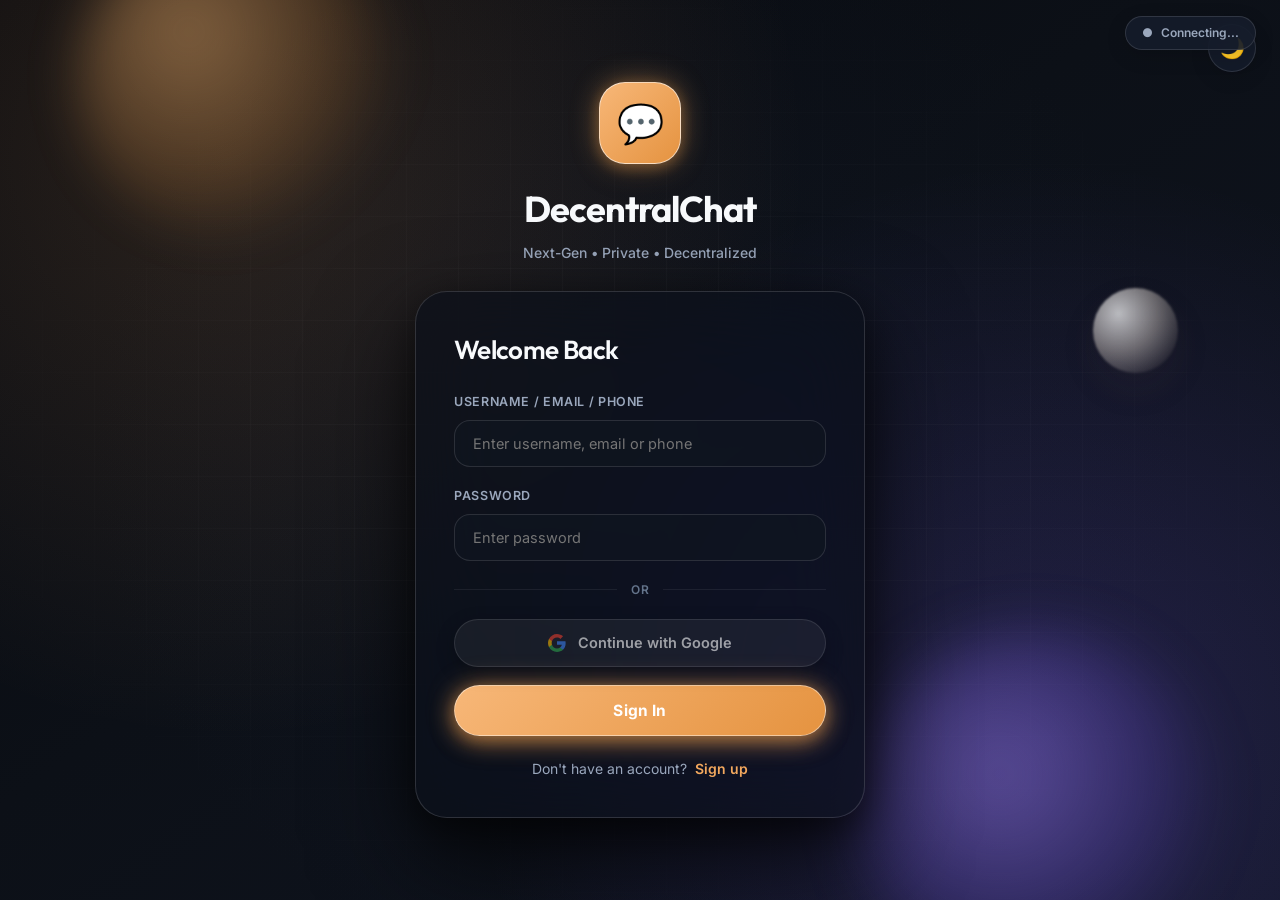
==== commit b96833a7: "refactor: modularize monolithic backend into structured application packages and services" ====
--- a/frontend/index.html
+++ b/frontend/index.html
@@ -1,5 +1,5 @@
 <!DOCTYPE html>
-<html lang="en">
+<html lang="en" data-theme="dark">
 
 <head>
     <meta charset="UTF-8">
@@ -7,4228 +7,23 @@
     <meta name="mobile-web-app-capable" content="yes">
     <meta name="apple-mobile-web-app-capable" content="yes">
     <meta name="apple-mobile-web-app-status-bar-style" content="black-translucent">
-    <script src="https://accounts.google.com/gsi/client" async defer onload="initializeGoogleSignIn()">
-
-</script>
-    <title>DecentralChat - Secure Messaging Platform</title>
+    <link rel="preconnect" href="https://fonts.googleapis.com">
+    <link rel="preconnect" href="https://fonts.gstatic.com" crossorigin>
+    <link href="https://fonts.googleapis.com/css2?family=Inter:wght@300;400;500;600;700;800&family=Outfit:wght@400;500;600;700;800&display=swap" rel="stylesheet">
+    <link rel="stylesheet" href="styles.css?v=13">
+    <script src="https://accounts.google.com/gsi/client" async defer onload="initializeGoogleSignIn()"></script>
+    <title>DecentralChat - Modern Decentralized Messaging</title>
 </head>
-<style>
-    @import url('https://fonts.googleapis.com/css2?family=Fraunces:opsz,wght@9..144,500;9..144,600;9..144,700&family=Inter:wght@400;500;600;700;800&display=swap');
-
-    :root {
-        /* Design tokens — Copper & Graphite system. See UI_REDESIGN.md */
-        --ink: #171615;
-        /* deepest background */
-        --graphite: #232220;
-        /* base surface */
-        --graphite-light: #2E2C29;
-        /* raised surface */
-        --pewter: #8A8479;
-        /* muted / tertiary text */
-        --ash: #B8B2A8;
-        /* secondary text */
-        --linen: #EDE9E2;
-        /* primary text */
-        --copper: #BE5B2E;
-        /* primary accent */
-        --copper-mid: #C97A3D;
-        /* accent, mid */
-        --amber: #E2A33E;
-        /* accent, light / glow */
-        --amber-soft: #E6B26E;
-        /* accent, softest */
-
-        --font-display: 'Fraunces', Georgia, 'Times New Roman', serif;
-        --font-body: 'Inter', -apple-system, BlinkMacSystemFont, 'Segoe UI', 'Roboto', 'Helvetica Neue', sans-serif;
-
-        /* Elevation scale — soft ambient shadows, near + far pairing */
-        --elev-1: 0 1px 2px rgba(0, 0, 0, 0.4), 0 6px 16px rgba(0, 0, 0, 0.28);
-        --elev-2: 0 2px 6px rgba(0, 0, 0, 0.45), 0 14px 32px rgba(0, 0, 0, 0.32);
-        --elev-3: 0 4px 12px rgba(0, 0, 0, 0.5), 0 28px 56px rgba(0, 0, 0, 0.38);
-        --elev-glow: 0 10px 28px rgba(190, 91, 46, 0.22);
-    }
-
-    * {
-        margin: 0;
-        padding: 0;
-        box-sizing: border-box;
-    }
-
-    body {
-        font-family: var(--font-body);
-        background: linear-gradient(160deg, #171615 0%, #211f1d 45%, #2a2724 100%);
-        min-height: 100vh;
-        color: var(--linen);
-        line-height: 1.6;
-        -webkit-font-smoothing: antialiased;
-        -moz-osx-font-smoothing: grayscale;
-    }
-
-    /* Layered card surfaces — restrained blur, soft ambient shadow pairs */
-    .glass {
-        background: rgba(35, 34, 32, 0.88);
-        backdrop-filter: blur(18px) saturate(140%);
-        -webkit-backdrop-filter: blur(18px) saturate(140%);
-        border: 1px solid rgba(226, 163, 62, 0.10);
-        box-shadow: var(--elev-2),
-            0 0 0 1px rgba(255, 255, 255, 0.02) inset,
-            0 1px 0 rgba(255, 255, 255, 0.03) inset;
-    }
-
-    .glass-strong {
-        background: rgba(35, 34, 32, 0.95);
-        backdrop-filter: blur(22px) saturate(150%);
-        -webkit-backdrop-filter: blur(22px) saturate(150%);
-        border: 1px solid rgba(226, 163, 62, 0.14);
-        box-shadow: var(--elev-3),
-            0 0 0 1px rgba(255, 255, 255, 0.03) inset,
-            0 1px 0 rgba(255, 255, 255, 0.04) inset;
-    }
-
-    /* Login Screen */
-    #loginScreen {
-        display: flex;
-        justify-content: center;
-        align-items: flex-start;
-        min-height: 100vh;
-        padding: 60px 24px;
-        overflow-y: auto;
-        background: radial-gradient(ellipse at top, rgba(226, 163, 62, 0.08) 0%, transparent 50%),
-            radial-gradient(ellipse at bottom, rgba(201, 122, 61, 0.06) 0%, transparent 50%),
-            linear-gradient(135deg, #171615 0%, #2E2C29 50%, #232220 100%);
-    }
-
-    .login-container {
-        max-width: 440px;
-        width: 100%;
-        margin: auto;
-        animation: fadeInUp 0.6s cubic-bezier(0.16, 1, 0.3, 1);
-    }
-
-    @keyframes fadeInUp {
-        from {
-            opacity: 0;
-            transform: translateY(30px);
-        }
-
-        to {
-            opacity: 1;
-            transform: translateY(0);
-        }
-    }
-
-    .logo-container {
-        text-align: center;
-        margin-bottom: 48px;
-    }
-
-    .logo {
-        width: 88px;
-        height: 88px;
-        background: linear-gradient(150deg, #C97A3D 0%, #BE5B2E 100%);
-        border-radius: 22px;
-        display: inline-flex;
-        align-items: center;
-        justify-content: center;
-        font-size: 40px;
-        margin-bottom: 24px;
-        box-shadow: var(--elev-glow),
-            var(--elev-2),
-            0 0 0 1px rgba(230, 178, 110, 0.35) inset,
-            0 1px 0 rgba(255, 255, 255, 0.25) inset;
-        transition: transform 0.4s cubic-bezier(0.16, 1, 0.3, 1), box-shadow 0.4s cubic-bezier(0.16, 1, 0.3, 1);
-    }
-
-    .logo:hover {
-        transform: translateY(-3px);
-        box-shadow: 0 16px 36px rgba(190, 91, 46, 0.3),
-            var(--elev-3),
-            0 0 0 1px rgba(230, 178, 110, 0.45) inset,
-            0 1px 0 rgba(255, 255, 255, 0.3) inset;
-    }
-
-    .app-title {
-        font-family: var(--font-display);
-        font-size: 44px;
-        font-weight: 600;
-        font-style: normal;
-        letter-spacing: -0.5px;
-        color: var(--linen);
-        margin-bottom: 10px;
-    }
-
-    .app-subtitle {
-        color: var(--pewter);
-        font-size: 14.5px;
-        font-weight: 500;
-        letter-spacing: 0.3px;
-    }
-
-    .login-box {
-        padding: 40px;
-        border-radius: 24px;
-        max-height: calc(100vh - 240px);
-        overflow-y: auto;
-        transition: all 0.3s ease;
-    }
-
-    .login-box:hover {
-        box-shadow: 0 12px 48px rgba(0, 0, 0, 0.8),
-            0 0 0 1px rgba(226, 163, 62, 0.15) inset;
-    }
-
-    .form-group {
-        margin-bottom: 24px;
-    }
-
-    .form-group label {
-        display: block;
-        color: #C97A3D;
-        margin-bottom: 10px;
-        font-weight: 600;
-        font-size: 14px;
-        letter-spacing: 0.3px;
-    }
-
-    .form-group input,
-    .form-group select {
-        width: 100%;
-        padding: 16px 18px;
-        border: 1.5px solid rgba(226, 163, 62, 0.15);
-        background: rgba(23, 22, 21, 0.5);
-        border-radius: 12px;
-        color: #EDE9E2;
-        font-size: 15px;
-        font-weight: 500;
-        transition: all 0.3s cubic-bezier(0.16, 1, 0.3, 1);
-    }
-
-    .form-group input:hover {
-        border-color: rgba(226, 163, 62, 0.3);
-        background: rgba(23, 22, 21, 0.6);
-    }
-
-    .form-group input:focus {
-        outline: none;
-        border-color: #BE5B2E;
-        background: rgba(23, 22, 21, 0.7);
-        box-shadow: 0 0 0 4px rgba(190, 91, 46, 0.1),
-            0 8px 24px rgba(190, 91, 46, 0.15);
-        transform: translateY(-1px);
-    }
-
-    .btn-primary {
-        width: 100%;
-        padding: 16px 24px;
-        background: linear-gradient(135deg, #E2A33E 0%, #BE5B2E 100%);
-        border: none;
-        border-radius: 12px;
-        color: #171615;
-        font-size: 16px;
-        font-weight: 700;
-        letter-spacing: 0.3px;
-        cursor: pointer;
-        transition: all 0.3s cubic-bezier(0.16, 1, 0.3, 1);
-        box-shadow: 0 8px 24px rgba(190, 91, 46, 0.3),
-            0 0 0 1px rgba(230, 178, 110, 0.2) inset;
-        position: relative;
-        overflow: hidden;
-    }
-
-    .btn-primary::before {
-        content: '';
-        position: absolute;
-        top: 0;
-        left: -100%;
-        width: 100%;
-        height: 100%;
-        background: linear-gradient(90deg, transparent, rgba(255, 255, 255, 0.3), transparent);
-        transition: left 0.5s;
-    }
-
-    .btn-primary:hover::before {
-        left: 100%;
-    }
-
-    .btn-primary:hover {
-        transform: translateY(-2px);
-        box-shadow: 0 12px 32px rgba(190, 91, 46, 0.4),
-            0 0 0 1px rgba(230, 178, 110, 0.3) inset;
-    }
-
-    .btn-primary:active {
-        transform: translateY(0);
-    }
-
-    .btn-primary:disabled {
-        opacity: 0.5;
-        cursor: not-allowed;
-        transform: none;
-    }
-
-    .toggle-mode {
-        text-align: center;
-        margin-top: 24px;
-        color: #B8B2A8;
-        font-size: 14px;
-    }
-
-    .toggle-mode a {
-        color: #C97A3D;
-        cursor: pointer;
-        text-decoration: none;
-        font-weight: 600;
-        transition: all 0.2s;
-    }
-
-    .toggle-mode a:hover {
-        color: #E2A33E;
-        text-decoration: underline;
-    }
-
-    .error-message,
-    .success-message {
-        padding: 14px 18px;
-        border-radius: 12px;
-        margin-bottom: 20px;
-        font-size: 14px;
-        font-weight: 500;
-        display: none;
-        animation: slideDown 0.3s ease;
-    }
-
-    .error-message {
-        background: rgba(229, 72, 77, 0.15);
-        border: 1px solid rgba(229, 72, 77, 0.3);
-        color: #F5A3A6;
-    }
-
-    .success-message {
-        background: rgba(127, 168, 118, 0.15);
-        border: 1px solid rgba(127, 168, 118, 0.3);
-        color: #A8CC9E;
-    }
-
-    @keyframes slideDown {
-        from {
-            opacity: 0;
-            transform: translateY(-10px);
-        }
-
-        to {
-            opacity: 1;
-            transform: translateY(0);
-        }
-    }
-
-    .login-box::-webkit-scrollbar {
-        width: 6px;
-    }
-
-    .login-box::-webkit-scrollbar-track {
-        background: rgba(0, 0, 0, 0.2);
-        border-radius: 10px;
-    }
-
-    .login-box::-webkit-scrollbar-thumb {
-        background: rgba(190, 91, 46, 0.4);
-        border-radius: 10px;
-        transition: background 0.2s;
-    }
-
-    .login-box::-webkit-scrollbar-thumb:hover {
-        background: rgba(190, 91, 46, 0.6);
-    }
-
-    .btn-google {
-        width: 100%;
-        padding: 14px 20px;
-        background: rgba(255, 255, 255, 0.95);
-        border: 1.5px solid rgba(226, 163, 62, 0.15);
-        border-radius: 12px;
-        color: #171615;
-        font-size: 15px;
-        font-weight: 600;
-        cursor: pointer;
-        transition: all 0.3s cubic-bezier(0.16, 1, 0.3, 1);
-        display: flex;
-        align-items: center;
-        justify-content: center;
-        gap: 12px;
-        margin-bottom: 16px;
-        box-shadow: 0 4px 12px rgba(0, 0, 0, 0.15);
-    }
-
-    .btn-google:hover {
-        background: #fff;
-        transform: translateY(-2px);
-        box-shadow: 0 8px 20px rgba(0, 0, 0, 0.2);
-        border-color: rgba(226, 163, 62, 0.25);
-    }
-
-    /* Chat Interface */
-    #chatInterface {
-        display: none;
-        height: 100vh;
-        overflow: hidden;
-    }
-
-    .chat-container {
-        display: flex;
-        height: 100vh;
-        background: linear-gradient(135deg, #171615 0%, #2E2C29 50%, #232220 100%);
-    }
-
-    /* Sidebar */
-    .sidebar {
-        width: 380px;
-        border-right: 1px solid rgba(226, 163, 62, 0.08);
-        display: flex;
-        flex-direction: column;
-        transition: all 0.4s cubic-bezier(0.16, 1, 0.3, 1);
-    }
-
-    .sidebar.collapsed {
-        width: 0;
-        overflow: hidden;
-    }
-
-    .sidebar-header {
-        padding: 24px;
-        border-bottom: 1px solid rgba(226, 163, 62, 0.08);
-    }
-
-    .user-profile {
-        display: flex;
-        align-items: center;
-        gap: 16px;
-        margin-bottom: 24px;
-        padding: 16px;
-        border-radius: 16px;
-        background: rgba(190, 91, 46, 0.04);
-        transition: all 0.3s ease;
-    }
-
-    .user-profile:hover {
-        background: rgba(190, 91, 46, 0.08);
-    }
-
-    .avatar {
-        width: 52px;
-        height: 52px;
-        border-radius: 50%;
-        background: linear-gradient(135deg, #E2A33E 0%, #BE5B2E 100%);
-        display: flex;
-        align-items: center;
-        justify-content: center;
-        font-size: 26px;
-        box-shadow: var(--elev-1),
-            0 0 0 3px rgba(23, 22, 21, 0.4),
-            0 0 0 4px rgba(190, 91, 46, 0.18);
-        flex-shrink: 0;
-        transition: transform 0.3s ease, box-shadow 0.3s ease;
-    }
-
-    .avatar:hover {
-        transform: translateY(-1px);
-        box-shadow: var(--elev-2),
-            0 0 0 3px rgba(23, 22, 21, 0.4),
-            0 0 0 5px rgba(190, 91, 46, 0.26);
-    }
-
-    .avatar img {
-        width: 100%;
-        height: 100%;
-        border-radius: 50%;
-        object-fit: cover;
-    }
-
-    .user-info {
-        flex: 1;
-    }
-
-    .user-info h3 {
-        font-size: 17px;
-        font-weight: 700;
-        margin-bottom: 4px;
-        color: #EDE9E2;
-    }
-
-    .user-role {
-        font-size: 13px;
-        color: #C97A3D;
-        font-weight: 600;
-    }
-
-    .search-box {
-        position: relative;
-    }
-
-    .search-box input {
-        width: 100%;
-        padding: 14px 18px;
-        background: rgba(23, 22, 21, 0.5);
-        border: 1.5px solid rgba(226, 163, 62, 0.12);
-        border-radius: 12px;
-        color: #EDE9E2;
-        font-size: 14px;
-        font-weight: 500;
-        transition: all 0.3s ease;
-    }
-
-    .search-box input:hover {
-        border-color: rgba(226, 163, 62, 0.2);
-        background: rgba(23, 22, 21, 0.6);
-    }
-
-    .search-box input:focus {
-        outline: none;
-        border-color: #BE5B2E;
-        background: rgba(23, 22, 21, 0.7);
-        box-shadow: 0 0 0 4px rgba(190, 91, 46, 0.08);
-    }
-
-    .action-buttons {
-        display: flex;
-        gap: 12px;
-        padding: 16px 24px;
-        border-bottom: 1px solid rgba(226, 163, 62, 0.08);
-    }
-
-    .action-btn {
-        flex: 1;
-        padding: 12px 16px;
-        background: rgba(190, 91, 46, 0.08);
-        border: 1.5px solid rgba(226, 163, 62, 0.15);
-        border-radius: 10px;
-        color: #C97A3D;
-        font-size: 12px;
-        font-weight: 700;
-        letter-spacing: 0.3px;
-        cursor: pointer;
-        transition: all 0.3s cubic-bezier(0.16, 1, 0.3, 1);
-        display: flex;
-        align-items: center;
-        justify-content: center;
-        gap: 6px;
-    }
-
-    .action-btn:hover {
-        background: rgba(190, 91, 46, 0.15);
-        border-color: #BE5B2E;
-        transform: translateY(-2px);
-        box-shadow: 0 4px 12px rgba(190, 91, 46, 0.2);
-    }
-
-    .action-btn:active {
-        transform: translateY(0);
-    }
-
-    .contacts-list {
-        flex: 1;
-        overflow-y: auto;
-    }
-
-    .contact-item {
-        padding: 16px 24px;
-        border-bottom: 1px solid rgba(226, 163, 62, 0.05);
-        cursor: pointer;
-        transition: all 0.25s cubic-bezier(0.16, 1, 0.3, 1);
-        display: flex;
-        gap: 16px;
-        align-items: center;
-        position: relative;
-    }
-
-    .contact-item::before {
-        content: '';
-        position: absolute;
-        left: 0;
-        top: 0;
-        bottom: 0;
-        width: 0;
-        background: linear-gradient(90deg, #BE5B2E, transparent);
-        transition: width 0.3s ease;
-    }
-
-    .contact-item:hover {
-        background: rgba(190, 91, 46, 0.06);
-    }
-
-    .contact-item:hover::before {
-        width: 4px;
-    }
-
-    .contact-item.active {
-        background: rgba(190, 91, 46, 0.12);
-    }
-
-    .contact-item.active::before {
-        width: 4px;
-    }
-
-    .contact-avatar {
-        position: relative;
-        width: 52px;
-        height: 52px;
-        border-radius: 50%;
-        background: linear-gradient(135deg, #E2A33E 0%, #BE5B2E 100%);
-        display: flex;
-        align-items: center;
-        justify-content: center;
-        font-size: 26px;
-        flex-shrink: 0;
-        box-shadow: 0 4px 12px rgba(190, 91, 46, 0.2);
-    }
-
-    .contact-avatar img {
-        width: 100%;
-        height: 100%;
-        border-radius: 50%;
-        object-fit: cover;
-    }
-
-    .status-indicator {
-        position: absolute;
-        bottom: 0;
-        right: 0;
-        width: 14px;
-        height: 14px;
-        border-radius: 50%;
-        border: 3px solid #232220;
-        box-shadow: 0 0 8px rgba(0, 0, 0, 0.5);
-    }
-
-    .status-indicator.online {
-        background: #7FA876;
-        box-shadow: 0 0 12px rgba(127, 168, 118, 0.6);
-    }
-
-    .status-indicator.offline {
-        background: #726C63;
-    }
-
-    .contact-info {
-        flex: 1;
-        overflow: hidden;
-    }
-
-    .contact-name {
-        font-size: 16px;
-        font-weight: 700;
-        margin-bottom: 4px;
-        color: #EDE9E2;
-    }
-
-    .contact-last-message {
-        font-size: 13px;
-        color: #B8B2A8;
-        font-weight: 500;
-        white-space: nowrap;
-        overflow: hidden;
-        text-overflow: ellipsis;
-    }
-
-    .unread-badge {
-        background: linear-gradient(135deg, #E2A33E, #BE5B2E);
-        color: #171615;
-        border-radius: 12px;
-        min-width: 24px;
-        height: 24px;
-        display: flex;
-        align-items: center;
-        justify-content: center;
-        font-size: 12px;
-        font-weight: 800;
-        padding: 0 8px;
-        box-shadow: 0 4px 12px rgba(190, 91, 46, 0.4);
-    }
-
-    /* Chat Area */
-    .chat-area {
-        flex: 1;
-        display: flex;
-        flex-direction: column;
-    }
-
-    .chat-header {
-        padding: 20px 28px;
-        border-bottom: 1px solid rgba(226, 163, 62, 0.08);
-        display: flex;
-        align-items: center;
-        justify-content: space-between;
-        background: rgba(190, 91, 46, 0.02);
-    }
-
-    .chat-header-left {
-        display: flex;
-        align-items: center;
-        gap: 16px;
-    }
-
-    .menu-toggle {
-        width: 44px;
-        height: 44px;
-        border-radius: 12px;
-        background: rgba(190, 91, 46, 0.08);
-        border: 1.5px solid rgba(226, 163, 62, 0.15);
-        display: flex;
-        align-items: center;
-        justify-content: center;
-        cursor: pointer;
-        transition: all 0.3s cubic-bezier(0.16, 1, 0.3, 1);
-        color: #C97A3D;
-        font-size: 20px;
-    }
-
-    .menu-toggle:hover {
-        background: rgba(190, 91, 46, 0.15);
-        border-color: #BE5B2E;
-        transform: translateY(-2px);
-        box-shadow: 0 4px 12px rgba(190, 91, 46, 0.2);
-    }
-
-    .chat-actions {
-        display: flex;
-        gap: 10px;
-    }
-
-    .icon-btn {
-        width: 44px;
-        height: 44px;
-        border-radius: 12px;
-        background: rgba(190, 91, 46, 0.08);
-        border: 1.5px solid rgba(226, 163, 62, 0.15);
-        display: flex;
-        align-items: center;
-        justify-content: center;
-        cursor: pointer;
-        transition: all 0.3s cubic-bezier(0.16, 1, 0.3, 1);
-        color: #C97A3D;
-        font-size: 18px;
-    }
-
-    .icon-btn:hover {
-        background: rgba(190, 91, 46, 0.15);
-        border-color: #BE5B2E;
-        transform: translateY(-2px) scale(1.05);
-        box-shadow: 0 4px 12px rgba(190, 91, 46, 0.2);
-    }
-
-    .icon-btn:active {
-        transform: translateY(0) scale(1);
-    }
-
-    .user-menu-btn {
-        margin-left: auto;
-        flex-shrink: 0;
-        width: 46px;
-        height: 46px;
-        min-width: 46px;
-        min-height: 46px;
-        padding: 0;
-        font-size: 24px;
-        line-height: 1;
-        font-weight: 700;
-        align-self: center;
-    }
-
-    .emoji-picker {
-        position: absolute;
-        bottom: 90px;
-        right: 28px;
-        width: 380px;
-        max-height: 450px;
-        background: rgba(35, 34, 32, 0.98);
-        backdrop-filter: blur(60px) saturate(200%);
-        border: 1px solid rgba(226, 163, 62, 0.2);
-        border-radius: 20px;
-        box-shadow: 0 24px 64px rgba(0, 0, 0, 0.9),
-            0 0 0 1px rgba(255, 255, 255, 0.03) inset;
-        display: none;
-        flex-direction: column;
-        z-index: 1000;
-        animation: slideUpFade 0.3s cubic-bezier(0.16, 1, 0.3, 1);
-    }
-
-    @keyframes slideUpFade {
-        from {
-            opacity: 0;
-            transform: translateY(16px) scale(0.96);
-        }
-
-        to {
-            opacity: 1;
-            transform: translateY(0) scale(1);
-        }
-    }
-
-    .emoji-picker.active {
-        display: flex !important;
-    }
-
-    .emoji-picker-header {
-        padding: 18px 20px;
-        border-bottom: 1px solid rgba(226, 163, 62, 0.12);
-    }
-
-    .emoji-search {
-        width: 100%;
-        padding: 12px 16px;
-        background: rgba(23, 22, 21, 0.5);
-        border: 1.5px solid rgba(226, 163, 62, 0.15);
-        border-radius: 10px;
-        color: #EDE9E2;
-        font-size: 14px;
-        font-weight: 500;
-        transition: all 0.3s ease;
-    }
-
-    .emoji-search:focus {
-        outline: none;
-        border-color: #BE5B2E;
-        box-shadow: 0 0 0 4px rgba(190, 91, 46, 0.1);
-    }
-
-    .emoji-categories {
-        display: flex;
-        padding: 12px 16px;
-        gap: 6px;
-        border-bottom: 1px solid rgba(226, 163, 62, 0.08);
-        overflow-x: auto;
-    }
-
-    .emoji-category-btn {
-        padding: 10px 14px;
-        background: transparent;
-        border: none;
-        color: #B8B2A8;
-        cursor: pointer;
-        font-size: 22px;
-        transition: all 0.25s cubic-bezier(0.16, 1, 0.3, 1);
-        border-radius: 10px;
-        min-width: 44px;
-        height: 44px;
-        display: flex;
-        align-items: center;
-        justify-content: center;
-    }
-
-    .emoji-category-btn:hover {
-        background: rgba(190, 91, 46, 0.12);
-        transform: scale(1.15);
-    }
-
-    .emoji-category-btn.active {
-        background: rgba(190, 91, 46, 0.2);
-        transform: scale(1.15);
-    }
-
-    .emoji-grid {
-        display: grid;
-        grid-template-columns: repeat(8, 1fr);
-        gap: 4px;
-        padding: 16px;
-        overflow-y: auto;
-        max-height: 280px;
-    }
-
-    .emoji-item {
-        width: 40px;
-        height: 40px;
-        display: flex;
-        align-items: center;
-        justify-content: center;
-        font-size: 26px;
-        cursor: pointer;
-        border-radius: 10px;
-        transition: all 0.2s cubic-bezier(0.16, 1, 0.3, 1);
-        -webkit-tap-highlight-color: rgba(190, 91, 46, 0.2);
-        touch-action: manipulation;
-        user-select: none;
-        -webkit-user-select: none;
-    }
-
-    .emoji-item:hover {
-        background: rgba(190, 91, 46, 0.15);
-        transform: scale(1.25);
-    }
-
-    .emoji-item:active {
-        background: rgba(190, 91, 46, 0.3);
-        transform: scale(1.15);
-    }
-
-    .emoji-suggestions {
-        display: flex;
-        gap: 6px;
-        padding: 8px 16px;
-        background: rgba(190, 91, 46, 0.08);
-        border-radius: 10px;
-        margin-bottom: 8px;
-        overflow-x: auto;
-    }
-
-    .emoji-suggestion {
-        font-size: 22px;
-        cursor: pointer;
-        padding: 6px;
-        transition: transform 0.2s;
-        border-radius: 8px;
-    }
-
-    .emoji-suggestion:hover {
-        transform: scale(1.4);
-        background: rgba(190, 91, 46, 0.15);
-    }
-
-    .messages-container {
-        flex: 1;
-        overflow-y: auto;
-        padding: 28px;
-        background: linear-gradient(to bottom, rgba(190, 91, 46, 0.01), transparent 20%);
-    }
-
-    .message {
-        margin-bottom: 24px;
-        display: flex;
-        gap: 12px;
-        animation: messageSlideIn 0.4s cubic-bezier(0.16, 1, 0.3, 1);
-    }
-
-    @keyframes messageSlideIn {
-        from {
-            opacity: 0;
-            transform: translateY(24px);
-        }
-
-        to {
-            opacity: 1;
-            transform: translateY(0);
-        }
-    }
-
-    .message.sent {
-        flex-direction: row-reverse;
-    }
-
-    .message-avatar {
-        width: 40px;
-        height: 40px;
-        border-radius: 50%;
-        background: linear-gradient(135deg, #E2A33E 0%, #BE5B2E 100%);
-        display: flex;
-        align-items: center;
-        justify-content: center;
-        font-size: 18px;
-        flex-shrink: 0;
-        box-shadow: 0 4px 12px rgba(190, 91, 46, 0.25);
-    }
-
-    .message-avatar img {
-        width: 100%;
-        height: 100%;
-        border-radius: 50%;
-        object-fit: cover;
-    }
-
-    .message-content {
-        max-width: 65%;
-    }
-
-    .message-bubble {
-        padding: 13px 18px;
-        border-radius: 16px;
-        background: rgba(255, 255, 255, 0.035);
-        border: 1px solid rgba(226, 163, 62, 0.10);
-        position: relative;
-        box-shadow: var(--elev-1);
-        transition: transform 0.2s ease, box-shadow 0.2s ease;
-    }
-
-    .message-bubble:hover {
-        box-shadow: var(--elev-2);
-        transform: translateY(-1px);
-    }
-
-    .message.sent .message-bubble {
-        background: linear-gradient(160deg, rgba(190, 91, 46, 0.22) 0%, rgba(190, 91, 46, 0.13) 100%);
-        border-color: rgba(226, 163, 62, 0.22);
-        box-shadow: var(--elev-1), 0 1px 0 rgba(255, 255, 255, 0.04) inset;
-    }
-
-    .message.sent .message-bubble:hover {
-        box-shadow: var(--elev-2), 0 1px 0 rgba(255, 255, 255, 0.05) inset;
-    }
-
-    .message-text {
-        color: #EDE9E2;
-        line-height: 1.6;
-        word-wrap: break-word;
-        font-size: 15px;
-        font-weight: 500;
-    }
-
-    .message-info {
-        display: flex;
-        align-items: center;
-        gap: 10px;
-        margin-top: 6px;
-        font-size: 11px;
-        color: #B8B2A8;
-        font-weight: 600;
-    }
-
-    .encryption-badge {
-        display: inline-flex;
-        align-items: center;
-        gap: 4px;
-        color: #7FA876;
-    }
-
-    .typing-indicator {
-        padding: 12px 28px;
-        font-size: 14px;
-        color: #B8B2A8;
-        font-style: italic;
-        font-weight: 600;
-    }
-
-    /* Message Input */
-    .message-input-container {
-        padding: 24px 28px;
-        border-top: 1px solid rgba(226, 163, 62, 0.08);
-        background: rgba(190, 91, 46, 0.02);
-    }
-
-    .message-input-wrapper {
-        flex: 1;
-        display: flex;
-        align-items: center;
-        gap: 6px;
-    }
-
-    .input-actions {
-        display: flex;
-        gap: 6px;
-    }
-
-    #messageInput {
-        flex: 1;
-        padding: 16px 20px;
-        background: rgba(23, 22, 21, 0.5);
-        border: 1.5px solid rgba(226, 163, 62, 0.15);
-        border-radius: 14px;
-        color: #EDE9E2;
-        font-size: 15px;
-        font-weight: 500;
-        resize: none;
-        max-height: 140px;
-        font-family: inherit;
-        transition: all 0.3s ease;
-    }
-
-    #messageInput:hover {
-        border-color: rgba(226, 163, 62, 0.25);
-        background: rgba(23, 22, 21, 0.6);
-    }
-
-    #messageInput:focus {
-        outline: none;
-        border-color: #BE5B2E;
-        background: rgba(23, 22, 21, 0.7);
-        box-shadow: 0 0 0 4px rgba(190, 91, 46, 0.08);
-    }
-
-    .send-btn {
-        width: 52px;
-        height: 52px;
-        border-radius: 50%;
-        background: linear-gradient(135deg, #E2A33E 0%, #BE5B2E 100%);
-        border: none;
-        color: #171615;
-        cursor: pointer;
-        transition: all 0.3s cubic-bezier(0.16, 1, 0.3, 1);
-        display: flex;
-        align-items: center;
-        justify-content: center;
-        box-shadow: 0 8px 24px rgba(190, 91, 46, 0.4),
-            0 0 0 1px rgba(230, 178, 110, 0.3) inset;
-        font-size: 22px;
-    }
-
-    .send-btn:hover {
-        transform: scale(1.1) rotate(12deg);
-        box-shadow: 0 12px 32px rgba(190, 91, 46, 0.5),
-            0 0 0 1px rgba(230, 178, 110, 0.4) inset;
-    }
-
-    .send-btn:active {
-        transform: scale(1.05) rotate(8deg);
-    }
-
-    .send-btn:disabled {
-        opacity: 0.4;
-        cursor: not-allowed;
-        transform: none;
-    }
-
-    /* Empty State */
-    .empty-state {
-        display: flex;
-        flex-direction: column;
-        align-items: center;
-        justify-content: center;
-        height: 100%;
-        color: #B8B2A8;
-    }
-
-    .empty-state-icon {
-        font-size: 96px;
-        margin-bottom: 24px;
-        opacity: 0.5;
-    }
-
-    .empty-state h3 {
-        font-size: 24px;
-        font-weight: 700;
-        margin-bottom: 12px;
-        color: #C97A3D;
-    }
-
-    .empty-state p {
-        font-size: 15px;
-        font-weight: 500;
-    }
-
-    /* Modal */
-    .modal {
-        display: none;
-        position: fixed;
-        top: 0;
-        left: 0;
-        width: 100%;
-        height: 100%;
-        background: rgba(0, 0, 0, 0.85);
-        backdrop-filter: blur(12px);
-        z-index: 1000;
-        align-items: center;
-        justify-content: center;
-        animation: fadeIn 0.3s ease;
-    }
-
-    @keyframes fadeIn {
-        from {
-            opacity: 0;
-        }
-
-        to {
-            opacity: 1;
-        }
-    }
-
-    .modal.active {
-        display: flex;
-    }
-
-    .modal-content {
-        max-width: 520px;
-        width: 90%;
-        max-height: 85vh;
-        overflow-y: auto;
-        padding: 32px;
-        border-radius: 24px;
-        scrollbar-width: thin;
-        scrollbar-color: rgba(190, 91, 46, 0.5) rgba(0, 0, 0, 0.2);
-        animation: modalSlideIn 0.4s cubic-bezier(0.16, 1, 0.3, 1);
-    }
-
-    @keyframes modalSlideIn {
-        from {
-            opacity: 0;
-            transform: translateY(40px) scale(0.96);
-        }
-
-        to {
-            opacity: 1;
-            transform: translateY(0) scale(1);
-        }
-    }
-
-    .modal-header {
-        display: flex;
-        justify-content: space-between;
-        align-items: center;
-        margin-bottom: 28px;
-    }
-
-    .modal-title {
-        font-size: 26px;
-        font-weight: 800;
-        color: #C97A3D;
-        letter-spacing: -0.5px;
-    }
-
-    .close-btn {
-        width: 38px;
-        height: 38px;
-        border-radius: 50%;
-        background: rgba(229, 72, 77, 0.15);
-        border: 1.5px solid rgba(229, 72, 77, 0.3);
-        color: #F0787C;
-        cursor: pointer;
-        display: flex;
-        align-items: center;
-        justify-content: center;
-        transition: all 0.3s cubic-bezier(0.16, 1, 0.3, 1);
-        font-size: 18px;
-        font-weight: 700;
-    }
-
-    .close-btn:hover {
-        background: rgba(229, 72, 77, 0.25);
-        transform: rotate(90deg) scale(1.1);
-        box-shadow: 0 4px 12px rgba(229, 72, 77, 0.3);
-    }
-
-    .user-list {
-        max-height: 420px;
-        overflow-y: auto;
-    }
-
-    .user-item {
-        padding: 16px 18px;
-        background: rgba(23, 22, 21, 0.4);
-        border: 1.5px solid rgba(226, 163, 62, 0.12);
-        border-radius: 14px;
-        margin-bottom: 12px;
-        display: flex;
-        align-items: center;
-        gap: 16px;
-        cursor: pointer;
-        transition: all 0.3s cubic-bezier(0.16, 1, 0.3, 1);
-    }
-
-    .user-item:hover {
-        background: rgba(190, 91, 46, 0.12);
-        border-color: #BE5B2E;
-        transform: translateX(4px);
-        box-shadow: 0 4px 16px rgba(190, 91, 46, 0.2);
-    }
-
-    /* Connection Status */
-    .connection-status {
-        position: fixed;
-        top: 24px;
-        right: 24px;
-        padding: 12px 20px;
-        border-radius: 12px;
-        font-size: 14px;
-        font-weight: 700;
-        letter-spacing: 0.3px;
-        z-index: 999;
-        display: none;
-        align-items: center;
-        gap: 10px;
-        box-shadow: 0 8px 24px rgba(0, 0, 0, 0.4);
-        animation: slideInRight 0.4s ease;
-    }
-
-    @keyframes slideInRight {
-        from {
-            opacity: 0;
-            transform: translateX(100px);
-        }
-
-        to {
-            opacity: 1;
-            transform: translateX(0);
-        }
-    }
-
-    .connection-status.connected {
-        background: rgba(127, 168, 118, 0.2);
-        border: 1.5px solid rgba(127, 168, 118, 0.4);
-        color: #A8CC9E;
-        display: flex;
-    }
-
-    .connection-status.disconnected {
-        background: rgba(229, 72, 77, 0.2);
-        border: 1.5px solid rgba(229, 72, 77, 0.4);
-        color: #F5A3A6;
-        display: flex;
-    }
-
-    /* Loading */
-    .loading {
-        display: inline-block;
-        width: 22px;
-        height: 22px;
-        border: 3px solid rgba(190, 91, 46, 0.2);
-        border-radius: 50%;
-        border-top-color: #BE5B2E;
-        animation: spin 1s linear infinite;
-    }
-
-    @keyframes spin {
-        to {
-            transform: rotate(360deg);
-        }
-    }
-
-    /* Scrollbar */
-    ::-webkit-scrollbar {
-        width: 8px;
-        height: 8px;
-    }
-
-    ::-webkit-scrollbar-track {
-        background: rgba(0, 0, 0, 0.3);
-        border-radius: 10px;
-    }
-
-    ::-webkit-scrollbar-thumb {
-        background: rgba(190, 91, 46, 0.4);
-        border-radius: 10px;
-        transition: background 0.2s;
-    }
-
-    ::-webkit-scrollbar-thumb:hover {
-        background: rgba(190, 91, 46, 0.6);
-    }
-
-    /* File Upload & Preview */
-    .file-preview-container {
-        display: flex;
-        gap: 12px;
-        padding: 16px 28px;
-        border-top: 1px solid rgba(226, 163, 62, 0.08);
-        flex-wrap: wrap;
-        max-height: 170px;
-        overflow-y: auto;
-        background: rgba(23, 22, 21, 0.3);
-    }
-
-    .file-preview-item {
-        position: relative;
-        width: 88px;
-        height: 88px;
-        border-radius: 14px;
-        background: rgba(23, 22, 21, 0.5);
-        border: 1.5px solid rgba(226, 163, 62, 0.2);
-        display: flex;
-        align-items: center;
-        justify-content: center;
-        overflow: hidden;
-        transition: all 0.3s ease;
-    }
-
-    .file-preview-item:hover {
-        border-color: #BE5B2E;
-        transform: scale(1.05);
-        box-shadow: 0 4px 16px rgba(190, 91, 46, 0.3);
-    }
-
-    .file-preview-item img {
-        width: 100%;
-        height: 100%;
-        object-fit: cover;
-    }
-
-    .file-preview-item .file-icon {
-        font-size: 36px;
-    }
-
-    .file-preview-remove {
-        position: absolute;
-        top: -6px;
-        right: -6px;
-        width: 24px;
-        height: 24px;
-        border-radius: 50%;
-        background: linear-gradient(135deg, #E5484D, #B23A3E);
-        color: #fff;
-        border: 2px solid #171615;
-        cursor: pointer;
-        display: flex;
-        align-items: center;
-        justify-content: center;
-        font-size: 14px;
-        font-weight: 700;
-        z-index: 10;
-        transition: all 0.3s ease;
-        box-shadow: 0 4px 12px rgba(229, 72, 77, 0.4);
-    }
-
-    .file-preview-remove:hover {
-        transform: scale(1.15) rotate(90deg);
-        box-shadow: 0 6px 16px rgba(229, 72, 77, 0.6);
-    }
-
-    .file-upload-progress {
-        position: absolute;
-        bottom: 0;
-        left: 0;
-        right: 0;
-        height: 5px;
-        background: rgba(190, 91, 46, 0.2);
-        border-radius: 0 0 12px 12px;
-        overflow: hidden;
-    }
-
-    .file-upload-progress-bar {
-        height: 100%;
-        background: linear-gradient(90deg, #E2A33E, #BE5B2E);
-        transition: width 0.3s ease;
-        box-shadow: 0 0 12px rgba(190, 91, 46, 0.6);
-    }
-
-    /* Message Attachments */
-    .message-attachments {
-        margin-top: 12px;
-        display: flex;
-        flex-direction: column;
-        gap: 10px;
-    }
-
-    .message-attachment {
-        display: flex;
-        align-items: center;
-        gap: 12px;
-        padding: 12px;
-        background: rgba(23, 22, 21, 0.4);
-        border-radius: 12px;
-        cursor: pointer;
-        transition: all 0.3s ease;
-        border: 1px solid rgba(226, 163, 62, 0.15);
-    }
-
-    .message-attachment:hover {
-        background: rgba(23, 22, 21, 0.6);
-        border-color: #BE5B2E;
-        transform: translateX(4px);
-    }
-
-    .message-attachment img {
-        max-width: 100%;
-        width: 100%;
-        max-height: 220px;
-        border-radius: 12px;
-        cursor: pointer;
-        box-shadow: 0 4px 12px rgba(0, 0, 0, 0.5);
-        object-fit: contain;
-    }
-
-    .message-attachment video {
-        max-width: 320px;
-        border-radius: 12px;
-    }
-
-    .attachment-icon {
-        width: 44px;
-        height: 44px;
-        border-radius: 10px;
-        background: rgba(190, 91, 46, 0.15);
-        display: flex;
-        align-items: center;
-        justify-content: center;
-        font-size: 22px;
-        flex-shrink: 0;
-    }
-
-    .attachment-info {
-        flex: 1;
-        min-width: 0;
-    }
-
-    .attachment-name {
-        font-size: 14px;
-        font-weight: 700;
-        margin-bottom: 4px;
-        overflow: hidden;
-        text-overflow: ellipsis;
-        white-space: nowrap;
-        color: #EDE9E2;
-    }
-
-    .attachment-size {
-        font-size: 12px;
-        color: #B8B2A8;
-        font-weight: 600;
-    }
-
-    /* Voice Message */
-    .voice-message {
-        display: flex;
-        align-items: center;
-        gap: 12px;
-        padding: 12px;
-        background: rgba(23, 22, 21, 0.4);
-        border-radius: 14px;
-        border: 1px solid rgba(226, 163, 62, 0.15);
-    }
-
-    .voice-play-btn {
-        width: 44px;
-        height: 44px;
-        border-radius: 50%;
-        background: rgba(190, 91, 46, 0.2);
-        border: 1.5px solid rgba(226, 163, 62, 0.3);
-        color: #C97A3D;
-        font-size: 20px;
-        cursor: pointer;
-        display: flex;
-        align-items: center;
-        justify-content: center;
-        transition: all 0.3s ease;
-        flex-shrink: 0;
-    }
-
-    .voice-play-btn:hover {
-        background: rgba(190, 91, 46, 0.3);
-        transform: scale(1.1);
-        box-shadow: 0 4px 12px rgba(190, 91, 46, 0.4);
-    }
-
-    .voice-waveform {
-        flex: 1;
-        height: 32px;
-        background: rgba(190, 91, 46, 0.1);
-        border-radius: 16px;
-        position: relative;
-        overflow: hidden;
-    }
-
-    .voice-progress {
-        height: 100%;
-        background: linear-gradient(90deg, rgba(190, 91, 46, 0.4), rgba(230, 178, 110, 0.4));
-        transition: width 0.1s;
-        box-shadow: 0 0 12px rgba(190, 91, 46, 0.3);
-    }
-
-    .voice-duration {
-        font-size: 12px;
-        color: #B8B2A8;
-        font-weight: 700;
-    }
-
-    /* Voice Recording */
-    .voice-record-btn {
-        width: 52px;
-        height: 52px;
-        border-radius: 50%;
-        background: rgba(190, 91, 46, 0.15);
-        border: 1.5px solid rgba(226, 163, 62, 0.3);
-        color: #C97A3D;
-        cursor: pointer;
-        transition: all 0.3s cubic-bezier(0.16, 1, 0.3, 1);
-        display: flex;
-        align-items: center;
-        justify-content: center;
-        font-size: 22px;
-        user-select: none;
-        -webkit-user-select: none;
-        position: relative;
-        overflow: visible;
-    }
-
-    .voice-record-btn:hover {
-        background: rgba(190, 91, 46, 0.25);
-        border-color: #BE5B2E;
-        transform: scale(1.05);
-        box-shadow: 0 4px 12px rgba(190, 91, 46, 0.3);
-    }
-
-    .voice-record-btn:active,
-    .voice-record-btn.recording {
-        background: linear-gradient(135deg, #E5484D, #B23A3E);
-        border-color: #E5484D;
-        color: #fff;
-        transform: scale(1.1);
-        box-shadow: 0 8px 24px rgba(229, 72, 77, 0.5);
-        animation: pulse-record 1.5s infinite;
-    }
-
-    @keyframes pulse-record {
-
-        0%,
-        100% {
-            box-shadow: 0 8px 24px rgba(229, 72, 77, 0.5);
-        }
-
-        50% {
-            box-shadow: 0 8px 32px rgba(229, 72, 77, 0.8),
-                0 0 0 8px rgba(229, 72, 77, 0.2);
-        }
-    }
-
-    .voice-record-btn.recording::before {
-        content: '';
-        position: absolute;
-        width: 12px;
-        height: 12px;
-        background: #fff;
-        border-radius: 50%;
-        top: 50%;
-        left: 50%;
-        transform: translate(-50%, -50%);
-        animation: recording-blink 1s infinite;
-    }
-
-    @keyframes recording-blink {
-
-        0%,
-        100% {
-            opacity: 1;
-        }
-
-        50% {
-            opacity: 0.3;
-        }
-    }
-
-    .voice-record-btn.recording::after {
-        content: '';
-        position: absolute;
-        width: 100%;
-        height: 100%;
-        border-radius: 50%;
-        border: 2px solid #E5484D;
-        top: 0;
-        left: 0;
-        animation: recording-ripple 1.5s infinite;
-    }
-
-    @keyframes recording-ripple {
-        0% {
-            transform: scale(1);
-            opacity: 1;
-        }
-
-        100% {
-            transform: scale(1.5);
-            opacity: 0;
-        }
-    }
-
-    #voiceRecordingIndicator {
-        position: fixed;
-        bottom: 90px;
-        left: 50%;
-        transform: translateX(-50%);
-        padding: 14px 24px;
-        background: rgba(229, 72, 77, 0.25);
-        border: 2px solid rgba(229, 72, 77, 0.5);
-        border-radius: 24px;
-        color: #fff;
-        font-size: 15px;
-        font-weight: 700;
-        z-index: 100;
-        display: none;
-        align-items: center;
-        gap: 12px;
-        animation: slideUpFade 0.3s ease;
-        box-shadow: 0 8px 32px rgba(229, 72, 77, 0.4);
-        backdrop-filter: blur(10px);
-    }
-
-    #voiceRecordingIndicator.active {
-        display: flex;
-    }
-
-    #voiceRecordingIndicator::before {
-        content: '🔴';
-        font-size: 18px;
-        animation: recording-pulse 1s infinite;
-    }
-
-    @keyframes recording-pulse {
-
-        0%,
-        100% {
-            transform: scale(1);
-            opacity: 1;
-        }
-
-        50% {
-            transform: scale(1.2);
-            opacity: 0.7;
-        }
-    }
-
-    #voiceRecordingIndicator #recordingDuration {
-        font-variant-numeric: tabular-nums;
-        min-width: 45px;
-        text-align: center;
-    }
-
-    /* Group Chat */
-    .group-members-list {
-        max-height: 320px;
-        overflow-y: auto;
-    }
-
-    .group-member-item {
-        display: flex;
-        align-items: center;
-        gap: 16px;
-        padding: 14px;
-        background: rgba(23, 22, 21, 0.4);
-        border: 1.5px solid rgba(226, 163, 62, 0.12);
-        border-radius: 14px;
-        margin-bottom: 12px;
-        transition: all 0.3s ease;
-    }
-
-    .group-member-item:hover {
-        background: rgba(190, 91, 46, 0.08);
-        border-color: #BE5B2E;
-        transform: translateX(4px);
-    }
-
-    .member-role {
-        margin-left: auto;
-        padding: 6px 14px;
-        background: rgba(190, 91, 46, 0.15);
-        border-radius: 14px;
-        font-size: 11px;
-        font-weight: 800;
-        color: #C97A3D;
-        letter-spacing: 0.5px;
-        text-transform: uppercase;
-    }
-
-    .member-role.admin {
-        background: rgba(230, 178, 110, 0.25);
-        color: #E2A33E;
-        box-shadow: 0 0 12px rgba(230, 178, 110, 0.2);
-    }
-
-    /* Call UI */
-    .call-overlay {
-        position: fixed;
-        top: 0;
-        left: 0;
-        right: 0;
-        bottom: 0;
-        background: radial-gradient(ellipse at 50% 30%, rgba(30, 28, 26, 0.98) 0%, rgba(14, 13, 12, 0.99) 70%);
-        backdrop-filter: blur(30px);
-        z-index: 2000;
-        display: none;
-        flex-direction: column;
-        align-items: center;
-        justify-content: center;
-    }
-
-    .call-overlay.active {
-        display: flex;
-    }
-
-    .call-info {
-        text-align: center;
-        margin-bottom: 48px;
-        z-index: 10;
-    }
-
-    .call-avatar {
-        width: 140px;
-        height: 140px;
-        border-radius: 50%;
-        background: linear-gradient(135deg, #E2A33E 0%, #BE5B2E 100%);
-        margin: 0 auto 24px;
-        display: flex;
-        align-items: center;
-        justify-content: center;
-        font-size: 72px;
-        box-shadow: 0 24px 72px rgba(190, 91, 46, 0.5),
-            0 0 0 6px rgba(23, 22, 21, 0.3),
-            0 0 0 8px rgba(190, 91, 46, 0.3);
-        overflow: hidden;
-        position: relative;
-    }
-
-    .call-avatar::after {
-        content: '';
-        position: absolute;
-        inset: -8px;
-        border-radius: 50%;
-        border: 3px solid rgba(190, 91, 46, 0.4);
-        animation: callPulse 2s ease-out infinite;
-        pointer-events: none;
-    }
-
-    @keyframes callPulse {
-        0% {
-            transform: scale(1);
-            opacity: 0.6;
-        }
-
-        70% {
-            transform: scale(1.25);
-            opacity: 0;
-        }
-
-        100% {
-            transform: scale(1.25);
-            opacity: 0;
-        }
-    }
-
-    .call-avatar img {
-        width: 100%;
-        height: 100%;
-        object-fit: cover;
-    }
-
-    .call-name {
-        font-size: 34px;
-        font-weight: 800;
-        margin-bottom: 10px;
-        letter-spacing: -0.5px;
-        color: #F5F2EC;
-        text-shadow: 0 2px 20px rgba(0, 0, 0, 0.5);
-    }
-
-    .call-status {
-        font-size: 16px;
-        color: rgba(226, 163, 62, 0.85);
-        font-weight: 600;
-        letter-spacing: 0.5px;
-    }
-
-    .call-duration {
-        font-size: 16px;
-        color: #C97A3D;
-        margin-top: 10px;
-        font-weight: 700;
-        letter-spacing: 1px;
-    }
-
-    .call-controls {
-        display: flex;
-        gap: 24px;
-        align-items: center;
-        z-index: 10;
-    }
-
-    .call-btn-wrap {
-        display: flex;
-        flex-direction: column;
-        align-items: center;
-        gap: 10px;
-    }
-
-    .call-btn-label {
-        font-size: 12px;
-        font-weight: 700;
-        color: rgba(255, 255, 255, 0.55);
-        letter-spacing: 0.3px;
-        text-transform: uppercase;
-        display: none;
-        /* shown on mobile via media query */
-    }
-
-    .call-btn {
-        width: 72px;
-        height: 72px;
-        border-radius: 50%;
-        border: none;
-        font-size: 30px;
-        cursor: pointer;
-        transition: all 0.3s cubic-bezier(0.16, 1, 0.3, 1);
-        display: flex;
-        align-items: center;
-        justify-content: center;
-        position: relative;
-        backdrop-filter: blur(20px) saturate(180%);
-        -webkit-backdrop-filter: blur(20px) saturate(180%);
-    }
-
-    .call-btn::before {
-        content: '';
-        position: absolute;
-        inset: -6px;
-        border-radius: 50%;
-        padding: 6px;
-        background: inherit;
-        opacity: 0;
-        transition: opacity 0.3s;
-    }
-
-    .call-btn:hover::before {
-        opacity: 0.3;
-        animation: pulse 1.5s infinite;
-    }
-
-    @keyframes pulse {
-
-        0%,
-        100% {
-            transform: scale(1);
-            opacity: 0.3;
-        }
-
-        50% {
-            transform: scale(1.2);
-            opacity: 0;
-        }
-    }
-
-    .call-btn.answer {
-        background: linear-gradient(135deg, #7FA876 0%, #6B9962 100%);
-        color: #fff;
-        box-shadow: 0 12px 32px rgba(127, 168, 118, 0.5);
-    }
-
-    .call-btn.reject,
-    .call-btn.end {
-        background: linear-gradient(135deg, #E5484D 0%, #B23A3E 100%);
-        color: #fff;
-        box-shadow: 0 12px 32px rgba(229, 72, 77, 0.5);
-    }
-
-    .call-btn:hover {
-        transform: scale(1.15);
-    }
-
-    .call-btn:active {
-        transform: scale(1.05);
-    }
-
-    .call-btn.mute {
-        background: rgba(255, 255, 255, 0.08);
-        color: #C97A3D;
-        box-shadow: 0 8px 24px rgba(190, 91, 46, 0.2);
-        backdrop-filter: blur(30px) saturate(200%);
-        -webkit-backdrop-filter: blur(30px) saturate(200%);
-        border: 1.5px solid rgba(226, 163, 62, 0.15);
-    }
-
-    .call-btn.mute.active {
-        background: rgba(190, 91, 46, 0.25);
-        color: #E2A33E;
-        box-shadow: 0 12px 32px rgba(190, 91, 46, 0.4);
-        border-color: rgba(230, 178, 110, 0.3);
-    }
-
-    #localVideo,
-    #remoteVideo {
-        border-radius: 24px;
-        background: #000;
-        object-fit: cover;
-        box-shadow: 0 12px 48px rgba(0, 0, 0, 0.8);
-    }
-
-    #remoteVideo {
-        position: absolute;
-        top: 50%;
-        left: 50%;
-        transform: translate(-50%, -50%);
-        width: 80vw;
-        height: 80vh;
-        max-width: 1200px;
-        max-height: 800px;
-        z-index: 1;
-    }
-
-    #localVideo {
-        position: absolute;
-        top: 24px;
-        right: 24px;
-        width: 220px;
-        height: 280px;
-        z-index: 10;
-        border: 3px solid rgba(226, 163, 62, 0.3);
-    }
-
-    .message-info span:last-child.read {
-        color: #7FA876;
-    }
-
-    .notification-badge {
-        position: absolute;
-        top: -6px;
-        right: -6px;
-        min-width: 22px;
-        height: 22px;
-        background: linear-gradient(135deg, #E5484D, #B23A3E);
-        color: #fff;
-        border-radius: 12px;
-        display: flex;
-        align-items: center;
-        justify-content: center;
-        font-size: 11px;
-        font-weight: 800;
-        padding: 0 7px;
-        box-shadow: 0 4px 12px rgba(229, 72, 77, 0.5);
-        border: 2px solid #171615;
-    }
-
-    #countryCode {
-        cursor: pointer;
-    }
-
-    #countryCode option {
-        background: #232220;
-        color: #EDE9E2;
-        padding: 12px;
-    }
-
-    #countryCode:focus {
-        outline: none;
-        border-color: #BE5B2E;
-        box-shadow: 0 0 0 4px rgba(190, 91, 46, 0.1);
-    }
-
-    /* Settings Modal */
-    /* ── Settings Tabs ─────────────────────────────── */
-    .settings-tabs {
-        display: flex;
-        gap: 4px;
-        background: rgba(0, 0, 0, 0.25);
-        border-radius: 14px;
-        padding: 4px;
-        margin: 0 0 20px;
-    }
-
-    .settings-tab-btn {
-        flex: 1;
-        padding: 9px 6px;
-        border: none;
-        border-radius: 10px;
-        background: transparent;
-        color: #B8B2A8;
-        font-size: 13px;
-        font-weight: 700;
-        cursor: pointer;
-        transition: all 0.3s cubic-bezier(0.16, 1, 0.3, 1);
-        white-space: nowrap;
-        letter-spacing: 0.2px;
-    }
-
-    .settings-tab-btn.active {
-        background: linear-gradient(135deg, rgba(230, 178, 110, 0.25), rgba(190, 91, 46, 0.2));
-        color: #EDE9E2;
-        box-shadow: 0 2px 12px rgba(190, 91, 46, 0.18);
-    }
-
-    .settings-tab-panel {
-        display: none;
-    }
-
-    .settings-tab-panel.active {
-        display: block;
-    }
-
-    /* ── Settings Sections ─────────────────────────── */
-    .settings-section {
-        margin-bottom: 20px;
-        background: rgba(23, 22, 21, 0.35);
-        border-radius: 18px;
-        overflow: hidden;
-        border: 1px solid rgba(226, 163, 62, 0.1);
-        box-shadow: 0 4px 20px rgba(0, 0, 0, 0.15);
-    }
-
-    .settings-section-header {
-        display: flex;
-        align-items: center;
-        gap: 10px;
-        padding: 15px 20px 11px;
-        border-bottom: 1px solid rgba(226, 163, 62, 0.07);
-    }
-
-    .settings-section-icon {
-        width: 30px;
-        height: 30px;
-        border-radius: 8px;
-        display: flex;
-        align-items: center;
-        justify-content: center;
-        font-size: 15px;
-        flex-shrink: 0;
-    }
-
-    .settings-section-icon.purple {
-        background: linear-gradient(135deg, #E2A33E, #BE5B2E);
-    }
-
-    .settings-section-icon.blue {
-        background: linear-gradient(135deg, #60a5fa, #2563eb);
-    }
-
-    .settings-section-icon.green {
-        background: linear-gradient(135deg, #4CB78A, #059669);
-    }
-
-    .settings-section-icon.rose {
-        background: linear-gradient(135deg, #D96B6B, #C1443A);
-    }
-
-    .settings-section-icon.gold {
-        background: linear-gradient(135deg, #E8B84B, #C97A3D);
-    }
-
-    .settings-section-icon.teal {
-        background: linear-gradient(135deg, #2dd4bf, #0d9488);
-    }
-
-    .settings-section h3 {
-        font-size: 13px;
-        color: #C97A3D;
-        text-transform: uppercase;
-        letter-spacing: 0.8px;
-        font-weight: 800;
-        margin: 0 0 0 8px;
-        padding: 0;
-        background: transparent;
-        border: none;
-        flex: 1;
-    }
-
-    .setting-item {
-        display: flex;
-        align-items: center;
-        justify-content: space-between;
-        padding: 15px 20px;
-        border-bottom: 1px solid rgba(255, 255, 255, 0.03);
-        transition: background 0.2s ease;
-        cursor: pointer;
-        gap: 12px;
-    }
-
-    .setting-item:last-child {
-        border-bottom: none;
-    }
-
-    .setting-item:hover {
-        background: rgba(190, 91, 46, 0.07);
-    }
-
-    .setting-item-icon {
-        font-size: 18px;
-        width: 28px;
-        text-align: center;
-        flex-shrink: 0;
-    }
-
-    .setting-item-text {
-        flex: 1;
-        min-width: 0;
-    }
-
-    .setting-label {
-        font-size: 15px;
-        color: #EDE9E2;
-        font-weight: 600;
-        white-space: nowrap;
-        overflow: hidden;
-        text-overflow: ellipsis;
-    }
-
-    .setting-description {
-        font-size: 12px;
-        color: #8A8479;
-        margin-top: 3px;
-        line-height: 1.4;
-        font-weight: 500;
-    }
-
-    .setting-chevron {
-        color: rgba(226, 163, 62, 0.4);
-        font-size: 12px;
-        flex-shrink: 0;
-    }
-
-    /* ── Toggle Switch ─────────────────────────────── */
-    .switch {
-        position: relative;
-        width: 50px;
-        height: 27px;
-        flex-shrink: 0;
-    }
-
-    .switch input {
-        opacity: 0;
-        width: 0;
-        height: 0;
-    }
-
-    .slider {
-        position: absolute;
-        cursor: pointer;
-        top: 0;
-        left: 0;
-        right: 0;
-        bottom: 0;
-        background-color: rgba(255, 255, 255, 0.1);
-        transition: .35s cubic-bezier(0.16, 1, 0.3, 1);
-        border-radius: 27px;
-        box-shadow: inset 0 1px 3px rgba(0, 0, 0, 0.4);
-    }
-
-    .slider:before {
-        position: absolute;
-        content: "";
-        height: 19px;
-        width: 19px;
-        left: 4px;
-        bottom: 4px;
-        background-color: #fff;
-        transition: .35s cubic-bezier(0.16, 1, 0.3, 1);
-        border-radius: 50%;
-        box-shadow: 0 2px 6px rgba(0, 0, 0, 0.35);
-    }
-
-    input:checked+.slider {
-        background: linear-gradient(135deg, #C97A3D, #A66B3E);
-        box-shadow: 0 0 10px rgba(190, 91, 46, 0.45);
-    }
-
-    input:checked+.slider:before {
-        transform: translateX(23px);
-        box-shadow: 0 2px 10px rgba(0, 0, 0, 0.4);
-    }
-
-    /* ── Avatar Preview ────────────────────────────── */
-    .avatar-preview {
-        width: 110px;
-        height: 110px;
-        border-radius: 50%;
-        background: linear-gradient(135deg, #E2A33E 0%, #BE5B2E 100%);
-        display: flex;
-        align-items: center;
-        justify-content: center;
-        font-size: 54px;
-        margin: 0 auto 20px;
-        overflow: hidden;
-        position: relative;
-        cursor: pointer;
-        box-shadow: 0 10px 40px rgba(190, 91, 46, 0.4),
-            0 0 0 3px rgba(23, 22, 21, 0.4),
-            0 0 0 5px rgba(190, 91, 46, 0.2);
-        transition: box-shadow 0.3s ease;
-    }
-
-    .avatar-preview:hover {
-        box-shadow: 0 14px 50px rgba(190, 91, 46, 0.55),
-            0 0 0 3px rgba(23, 22, 21, 0.4),
-            0 0 0 5px rgba(190, 91, 46, 0.35);
-    }
-
-    .avatar-preview img {
-        width: 100%;
-        height: 100%;
-        object-fit: cover;
-    }
-
-    .avatar-hover-overlay {
-        position: absolute;
-        inset: 0;
-        background: rgba(0, 0, 0, 0.5);
-        display: flex;
-        flex-direction: column;
-        align-items: center;
-        justify-content: center;
-        gap: 4px;
-        opacity: 0;
-        transition: opacity 0.25s ease;
-        color: #fff;
-        font-size: 22px;
-        border-radius: 50%;
-    }
-
-    .avatar-hover-overlay span {
-        font-size: 10px;
-        font-weight: 700;
-        letter-spacing: 0.5px;
-        text-transform: uppercase;
-        color: rgba(255, 255, 255, 0.85);
-    }
-
-    .avatar-preview:hover .avatar-hover-overlay {
-        opacity: 1;
-    }
-
-    .avatar-upload-btn {
-        position: absolute;
-        bottom: 2px;
-        right: 2px;
-        width: 32px;
-        height: 32px;
-        border-radius: 50%;
-        background: linear-gradient(135deg, #E2A33E, #BE5B2E);
-        border: 3px solid #232220;
-        display: flex;
-        align-items: center;
-        justify-content: center;
-        cursor: pointer;
-        font-size: 16px;
-        transition: transform 0.25s ease, box-shadow 0.25s ease;
-        box-shadow: 0 3px 10px rgba(190, 91, 46, 0.45);
-    }
-
-    .avatar-upload-btn:hover {
-        transform: scale(1.15);
-        box-shadow: 0 5px 14px rgba(190, 91, 46, 0.65);
-    }
-
-    /* ── Security Status Badge ─────────────────────── */
-    .security-status-card {
-        display: flex;
-        align-items: center;
-        gap: 14px;
-        padding: 16px 20px;
-        background: linear-gradient(135deg, rgba(76, 175, 125, 0.1), rgba(74, 124, 89, 0.08));
-        border: 1px solid rgba(76, 175, 125, 0.2);
-        border-radius: 14px;
-        margin-bottom: 16px;
-    }
-
-    .security-status-card.inactive {
-        background: linear-gradient(135deg, rgba(251, 191, 36, 0.1), rgba(226, 163, 62, 0.06));
-        border-color: rgba(251, 191, 36, 0.2);
-    }
-
-    .security-status-icon {
-        font-size: 32px;
-        flex-shrink: 0;
-    }
-
-    .security-status-text h4 {
-        font-size: 15px;
-        font-weight: 700;
-        color: #4CB78A;
-        margin: 0 0 4px;
-    }
-
-    .security-status-card.inactive .security-status-text h4 {
-        color: #E8B84B;
-    }
-
-    .security-status-text p {
-        font-size: 12px;
-        color: #8A8479;
-        margin: 0;
-        line-height: 1.4;
-    }
-
-    .encryption-key-info {
-        font-family: monospace;
-        font-size: 11px;
-        color: rgba(76, 175, 125, 0.7);
-        word-break: break-all;
-        background: rgba(0, 0, 0, 0.2);
-        border-radius: 8px;
-        padding: 8px 12px;
-        margin-top: 4px;
-    }
-
-    /* Context Menu */
-    .message-context-menu {
-        position: fixed;
-        background: rgba(35, 34, 32, 0.98);
-        backdrop-filter: blur(60px) saturate(200%);
-        -webkit-backdrop-filter: blur(60px) saturate(200%);
-        border: 1px solid rgba(226, 163, 62, 0.2);
-        border-radius: 18px;
-        padding: 10px;
-        min-width: 240px;
-        z-index: 10000;
-        box-shadow: 0 24px 72px rgba(0, 0, 0, 0.9),
-            0 0 0 1px rgba(255, 255, 255, 0.04) inset;
-        animation: contextMenuFadeIn 0.25s cubic-bezier(0.16, 1, 0.3, 1);
-        transform-origin: top left;
-        display: none;
-    }
-
-    @keyframes contextMenuFadeIn {
-        from {
-            opacity: 0;
-            transform: scale(0.92) translateY(-12px);
-        }
-
-        to {
-            opacity: 1;
-            transform: scale(1) translateY(0);
-        }
-    }
-
-    .context-menu-item {
-        padding: 14px 18px;
-        cursor: pointer;
-        transition: all 0.2s cubic-bezier(0.16, 1, 0.3, 1);
-        display: flex;
-        align-items: center;
-        gap: 16px;
-        color: #EDE9E2;
-        font-size: 15px;
-        font-weight: 600;
-        position: relative;
-        border-radius: 12px;
-        margin: 3px 0;
-        user-select: none;
-        -webkit-tap-highlight-color: transparent;
-    }
-
-    .context-menu-item::before {
-        content: '';
-        position: absolute;
-        left: 0;
-        top: 0;
-        right: 0;
-        bottom: 0;
-        background: linear-gradient(90deg, rgba(190, 91, 46, 0.15), rgba(190, 91, 46, 0.08));
-        opacity: 0;
-        transition: opacity 0.2s;
-        border-radius: 12px;
-    }
-
-    .context-menu-item:hover::before {
-        opacity: 1;
-    }
-
-    .context-menu-item:active {
-        transform: translateX(6px) scale(0.98);
-    }
-
-    .context-menu-item:hover {
-        color: #E2A33E;
-        transform: translateX(6px);
-    }
-
-    .context-menu-item.danger {
-        color: #F0787C;
-    }
-
-    .context-menu-item.danger:hover {
-        color: #E5484D;
-    }
-
-    .context-menu-item.danger:hover::before {
-        background: linear-gradient(90deg, rgba(229, 72, 77, 0.18), rgba(229, 72, 77, 0.1));
-    }
-
-    .modal-content::-webkit-scrollbar {
-        width: 8px;
-    }
-
-    .modal-content::-webkit-scrollbar-track {
-        background: rgba(0, 0, 0, 0.2);
-        border-radius: 10px;
-    }
-
-    .modal-content::-webkit-scrollbar-thumb {
-        background: rgba(190, 91, 46, 0.5);
-        border-radius: 10px;
-    }
-
-    .modal-content::-webkit-scrollbar-thumb:hover {
-        background: rgba(190, 91, 46, 0.7);
-    }
-
-    .setting-item,
-    .setting-label,
-    .setting-description {
-        user-select: none;
-        -webkit-user-select: none;
-        -moz-user-select: none;
-    }
-
-    .context-menu-divider {
-        height: 1px;
-        background: rgba(255, 255, 255, 0.06);
-        margin: 8px 0;
-    }
-
-    .switch,
-    .slider {
-        pointer-events: auto;
-    }
-
-    #settingsModal * {
-        -webkit-user-select: none;
-        -moz-user-select: none;
-        user-select: none;
-    }
-
-    #settingsModal input[type="text"],
-    #settingsModal input[type="email"],
-    #settingsModal textarea {
-        -webkit-user-select: text;
-        -moz-user-select: text;
-        user-select: text;
-    }
-
-    /* Forward Message Styles */
-    .forward-chat-item {
-        display: flex;
-        align-items: center;
-        gap: 16px;
-        padding: 14px 16px;
-        background: rgba(23, 22, 21, 0.4);
-        border: 1.5px solid rgba(226, 163, 62, 0.12);
-        border-radius: 14px;
-        margin-bottom: 12px;
-        cursor: pointer;
-        transition: all 0.3s cubic-bezier(0.16, 1, 0.3, 1);
-        user-select: none;
-    }
-
-    .forward-chat-item:hover {
-        background: rgba(190, 91, 46, 0.12);
-        border-color: #BE5B2E;
-        transform: translateX(6px);
-    }
-
-    .forward-chat-item.selected {
-        background: rgba(190, 91, 46, 0.2);
-        border-color: #BE5B2E;
-        border-width: 2px;
-        box-shadow: 0 4px 16px rgba(190, 91, 46, 0.3);
-    }
-
-    .forward-chat-checkbox {
-        width: 24px;
-        height: 24px;
-        cursor: pointer;
-        accent-color: #BE5B2E;
-        flex-shrink: 0;
-    }
-
-    .forward-chat-avatar {
-        width: 48px;
-        height: 48px;
-        border-radius: 50%;
-        background: linear-gradient(135deg, #E2A33E 0%, #BE5B2E 100%);
-        display: flex;
-        align-items: center;
-        justify-content: center;
-        font-size: 22px;
-        flex-shrink: 0;
-        overflow: hidden;
-        box-shadow: 0 4px 12px rgba(190, 91, 46, 0.3);
-    }
-
-    .forward-chat-avatar img {
-        width: 100%;
-        height: 100%;
-        object-fit: cover;
-    }
-
-    .forward-chat-info {
-        flex: 1;
-        min-width: 0;
-    }
-
-    .forward-chat-name {
-        font-weight: 700;
-        font-size: 15px;
-        color: #EDE9E2;
-        margin-bottom: 4px;
-        overflow: hidden;
-        text-overflow: ellipsis;
-        white-space: nowrap;
-    }
-
-    .forward-chat-meta {
-        font-size: 12px;
-        color: #B8B2A8;
-        font-weight: 600;
-        display: flex;
-        align-items: center;
-        gap: 6px;
-    }
-
-    .forward-chat-check-icon {
-        font-size: 22px;
-        color: #C97A3D;
-        display: none;
-    }
-
-    .forward-chat-item.selected .forward-chat-check-icon {
-        display: block;
-    }
-
-    .loading-spinner {
-        display: inline-block;
-        width: 18px;
-        height: 18px;
-        border: 2.5px solid rgba(190, 91, 46, 0.2);
-        border-radius: 50%;
-        border-top-color: #BE5B2E;
-        animation: spin 0.8s linear infinite;
-        margin-right: 10px;
-    }
-
-    .highlight {
-        background-color: rgba(230, 178, 110, 0.3);
-        transition: background-color 2s ease;
-        border-radius: 6px;
-        padding: 2px 4px;
-    }
-
-    .search-result-item {
-        padding: 12px;
-        border-radius: 12px;
-        background: rgba(23, 22, 21, 0.4);
-        border: 1.5px solid rgba(226, 163, 62, 0.12);
-        margin-bottom: 10px;
-        cursor: pointer;
-        transition: all 0.3s ease;
-    }
-
-    .search-result-item:hover {
-        background: rgba(190, 91, 46, 0.12);
-        border-color: #BE5B2E;
-        transform: translateX(4px);
-    }
-
-    .result-text {
-        font-size: 14px;
-        color: #E4E0D8;
-        font-weight: 500;
-    }
-
-    .result-time {
-        font-size: 12px;
-        opacity: 0.7;
-        color: #B8B2A8;
-        font-weight: 600;
-    }
-
-    .highlight-search {
-        background-color: rgba(190, 91, 46, 0.25);
-        border-radius: 16px;
-        transition: background-color 1.5s ease;
-        padding: 6px;
-    }
-
-    .icon-btn:disabled {
-        opacity: 0.3 !important;
-        cursor: not-allowed !important;
-        pointer-events: none;
-    }
-
-    .icon-btn:disabled:hover {
-        background: rgba(190, 91, 46, 0.08) !important;
-        transform: none !important;
-    }
-
-    /* Media Filter Buttons */
-    .media-filter-btn {
-        padding: 10px 18px;
-        background: rgba(23, 22, 21, 0.4);
-        border: 1.5px solid rgba(226, 163, 62, 0.15);
-        border-radius: 10px;
-        color: #B8B2A8;
-        font-size: 14px;
-        font-weight: 700;
-        cursor: pointer;
-        transition: all 0.3s ease;
-    }
-
-    .media-filter-btn:hover {
-        background: rgba(190, 91, 46, 0.12);
-        color: #C97A3D;
-    }
-
-    .media-filter-btn.active {
-        background: rgba(190, 91, 46, 0.2);
-        border-color: #BE5B2E;
-        color: #E2A33E;
-        box-shadow: 0 4px 12px rgba(190, 91, 46, 0.3);
-    }
-
-    /* Media Grid */
-    .media-grid-container {
-        display: grid;
-        grid-template-columns: repeat(auto-fill, minmax(160px, 1fr));
-        gap: 12px;
-    }
-
-    .media-item {
-        position: relative;
-        aspect-ratio: 1;
-        border-radius: 14px;
-        overflow: hidden;
-        background: rgba(23, 22, 21, 0.5);
-        border: 1.5px solid rgba(226, 163, 62, 0.12);
-        cursor: pointer;
-        transition: all 0.3s cubic-bezier(0.16, 1, 0.3, 1);
-    }
-
-    .media-item:hover {
-        transform: scale(1.05);
-        border-color: #BE5B2E;
-        box-shadow: 0 8px 24px rgba(190, 91, 46, 0.4);
-        z-index: 1;
-    }
-
-    .media-item img,
-    .media-item video {
-        width: 100%;
-        height: 100%;
-        object-fit: cover;
-    }
-
-    .media-item-icon {
-        display: flex;
-        align-items: center;
-        justify-content: center;
-        font-size: 52px;
-        height: 100%;
-    }
-
-    .media-item-info {
-        position: absolute;
-        bottom: 0;
-        left: 0;
-        right: 0;
-        padding: 10px;
-        background: linear-gradient(to top, rgba(0, 0, 0, 0.85), transparent);
-        font-size: 11px;
-        font-weight: 700;
-        color: #fff;
-    }
-
-    .document-list {
-        display: flex;
-        flex-direction: column;
-        gap: 12px;
-    }
-
-    .document-item {
-        display: flex;
-        align-items: center;
-        gap: 16px;
-        padding: 16px;
-        background: rgba(23, 22, 21, 0.4);
-        border: 1.5px solid rgba(226, 163, 62, 0.12);
-        border-radius: 14px;
-        cursor: pointer;
-        transition: all 0.3s ease;
-    }
-
-    .document-item:hover {
-        background: rgba(190, 91, 46, 0.12);
-        border-color: #BE5B2E;
-        transform: translateX(4px);
-    }
-
-    .document-icon {
-        width: 54px;
-        height: 54px;
-        display: flex;
-        align-items: center;
-        justify-content: center;
-        font-size: 36px;
-        background: rgba(190, 91, 46, 0.15);
-        border-radius: 12px;
-    }
-
-    .document-details {
-        flex: 1;
-    }
-
-    .document-name {
-        font-weight: 700;
-        margin-bottom: 6px;
-        color: #EDE9E2;
-    }
-
-    .document-meta {
-        font-size: 12px;
-        color: #B8B2A8;
-        font-weight: 600;
-    }
-
-    .search-result-header {
-        display: flex;
-        align-items: center;
-        gap: 12px;
-        margin-bottom: 10px;
-    }
-
-    .search-result-avatar {
-        width: 32px;
-        height: 32px;
-        border-radius: 50%;
-        background: linear-gradient(135deg, #E2A33E 0%, #BE5B2E 100%);
-        display: flex;
-        align-items: center;
-        justify-content: center;
-        font-size: 16px;
-        flex-shrink: 0;
-        box-shadow: 0 2px 8px rgba(190, 91, 46, 0.3);
-    }
-
-    .search-result-info {
-        flex: 1;
-    }
-
-    .search-result-name {
-        font-weight: 700;
-        font-size: 14px;
-        color: #EDE9E2;
-    }
-
-    .search-result-time {
-        font-size: 11px;
-        color: #B8B2A8;
-        font-weight: 600;
-    }
-
-    .search-result-text {
-        font-size: 14px;
-        color: #E4E0D8;
-        line-height: 1.5;
-        font-weight: 500;
-    }
-
-    .search-highlight {
-        background: rgba(190, 91, 46, 0.35);
-        color: #E2A33E;
-        padding: 3px 6px;
-        border-radius: 5px;
-        font-weight: 700;
-    }
-
-    .sidebar-backdrop {
-        display: none;
-        position: fixed;
-        top: 0;
-        left: 0;
-        right: 0;
-        bottom: 0;
-        background: rgba(0, 0, 0, 0.6);
-        backdrop-filter: blur(4px);
-        z-index: 999;
-        opacity: 0;
-        transition: opacity 0.3s ease;
-    }
-
-    .sidebar-backdrop.show {
-        display: block;
-        opacity: 1;
-    }
-
-    .context-menu-backdrop {
-        display: none;
-        position: fixed;
-        top: 0;
-        left: 0;
-        right: 0;
-        bottom: 0;
-        background: rgba(0, 0, 0, 0.7);
-        backdrop-filter: blur(6px);
-        z-index: 9999;
-        animation: fadeIn 0.25s;
-    }
-
-    .context-menu-backdrop.active {
-        display: block;
-    }
-
-    body.context-menu-open {
-        overflow: hidden;
-    }
-
-    .context-menu-item .menu-icon {
-        font-size: 22px;
-        width: 26px;
-        text-align: center;
-        opacity: 0.9;
-    }
-
-    .hidden-file-input {
-        position: absolute !important;
-        left: -9999px;
-        width: 1px !important;
-        height: 1px !important;
-        opacity: 0 !important;
-        pointer-events: auto !important;
-        z-index: 9999 !important;
-    }
-
-    /* ==================== GROUP CALL STYLES ==================== */
-
-    .group-call-grid {
-        display: grid;
-        grid-template-columns: repeat(auto-fit, minmax(300px, 1fr));
-        gap: 20px;
-        padding: 24px;
-        max-width: 1400px;
-        margin: 0 auto;
-        position: absolute;
-        top: 50%;
-        left: 50%;
-        transform: translate(-50%, -50%);
-        width: 90%;
-        max-height: 70vh;
-        overflow-y: auto;
-        z-index: 5;
-    }
-
-    .group-call-participant {
-        position: relative;
-        aspect-ratio: 16/9;
-        border-radius: 20px;
-        overflow: hidden;
-        background: rgba(0, 0, 0, 0.8);
-        border: 2px solid rgba(226, 163, 62, 0.2);
-        box-shadow: 0 12px 32px rgba(0, 0, 0, 0.7);
-        backdrop-filter: blur(20px) saturate(180%);
-        -webkit-backdrop-filter: blur(20px) saturate(180%);
-        transition: all 0.3s cubic-bezier(0.16, 1, 0.3, 1);
-    }
-
-    .group-call-participant:hover {
-        border-color: rgba(226, 163, 62, 0.4);
-        transform: scale(1.05);
-        box-shadow: 0 16px 48px rgba(190, 91, 46, 0.4);
-        z-index: 10;
-    }
-
-    .group-call-participant video {
-        width: 100%;
-        height: 100%;
-        object-fit: cover;
-    }
-
-    .group-call-participant-info {
-        position: absolute;
-        bottom: 0;
-        left: 0;
-        right: 0;
-        padding: 16px;
-        background: linear-gradient(to top, rgba(0, 0, 0, 0.9), transparent);
-        display: flex;
-        align-items: center;
-        justify-content: space-between;
-        backdrop-filter: blur(10px);
-    }
-
-    .group-call-participant-name {
-        color: #fff;
-        font-size: 15px;
-        font-weight: 700;
-        text-shadow: 0 2px 8px rgba(0, 0, 0, 0.8);
-    }
-
-    .group-call-participant-status {
-        display: flex;
-        gap: 8px;
-        align-items: center;
-    }
-
-    .group-call-participant-mic,
-    .group-call-participant-video {
-        width: 32px;
-        height: 32px;
-        border-radius: 50%;
-        background: rgba(255, 255, 255, 0.15);
-        backdrop-filter: blur(10px);
-        display: flex;
-        align-items: center;
-        justify-content: center;
-        font-size: 16px;
-        transition: all 0.3s ease;
-    }
-
-    .group-call-participant-mic.muted,
-    .group-call-participant-video.disabled {
-        background: rgba(229, 72, 77, 0.3);
-        color: #F0787C;
-    }
-
-    .group-call-local-preview {
-        position: fixed;
-        top: 24px;
-        right: 24px;
-        width: 220px;
-        height: 165px;
-        border-radius: 16px;
-        overflow: hidden;
-        background: #000;
-        border: 3px solid rgba(190, 91, 46, 0.3);
-        box-shadow: 0 12px 48px rgba(0, 0, 0, 0.8);
-        z-index: 100;
-        backdrop-filter: blur(20px);
-    }
-
-    .group-call-local-preview video {
-        width: 100%;
-        height: 100%;
-        object-fit: cover;
-    }
-
-    /* Glassmorphism modal styling */
-    .modal-content {
-        background: rgba(35, 34, 32, 0.95) !important;
-        backdrop-filter: blur(60px) saturate(200%) !important;
-        -webkit-backdrop-filter: blur(60px) saturate(200%) !important;
-        border: 1.5px solid rgba(226, 163, 62, 0.2) !important;
-        box-shadow: 0 24px 72px rgba(0, 0, 0, 0.9),
-            0 0 100px rgba(190, 91, 46, 0.1),
-            0 0 0 1px rgba(255, 255, 255, 0.04) inset !important;
-    }
-
-    .glass-strong {
-        background: rgba(46, 44, 41, 0.95) !important;
-        backdrop-filter: blur(80px) saturate(220%) !important;
-        -webkit-backdrop-filter: blur(80px) saturate(220%) !important;
-        border: 1.5px solid rgba(226, 163, 62, 0.25) !important;
-        box-shadow: 0 20px 60px rgba(0, 0, 0, 0.9),
-            0 0 120px rgba(190, 91, 46, 0.15),
-            0 0 0 1px rgba(255, 255, 255, 0.05) inset !important;
-    }
-
-    /* Enhanced chat header with glassmorphism */
-    .chat-header {
-        background: rgba(35, 34, 32, 0.7) !important;
-        backdrop-filter: blur(40px) saturate(180%) !important;
-        -webkit-backdrop-filter: blur(40px) saturate(180%) !important;
-        border-bottom: 1.5px solid rgba(226, 163, 62, 0.12) !important;
-    }
-
-    /* Enhanced sidebar with glassmorphism */
-    .sidebar {
-        background: rgba(23, 22, 21, 0.85) !important;
-        backdrop-filter: blur(50px) saturate(180%) !important;
-        -webkit-backdrop-filter: blur(50px) saturate(180%) !important;
-    }
-
-    .sidebar-header {
-        background: rgba(35, 34, 32, 0.5) !important;
-        backdrop-filter: blur(30px) !important;
-        -webkit-backdrop-filter: blur(30px) !important;
-    }
-
-    /* Enhanced message input */
-    .message-input-container {
-        background: rgba(35, 34, 32, 0.7) !important;
-        backdrop-filter: blur(40px) saturate(180%) !important;
-        -webkit-backdrop-filter: blur(40px) saturate(180%) !important;
-        border-top: 1.5px solid rgba(226, 163, 62, 0.12) !important;
-    }
-
-    /* ==================== RESPONSIVE MOBILE STYLES ==================== */
-
-    @media (max-width: 1200px) {
-        .sidebar {
-            width: 320px;
-        }
-    }
-
-    @media (max-width: 992px) {
-        .sidebar {
-            width: 280px;
-        }
-
-        .message-content {
-            max-width: 75%;
-        }
-    }
-
-    @media (max-width: 768px) {
-        body {
-            font-size: 14px;
-            -webkit-user-select: none;
-            user-select: none;
-            -webkit-tap-highlight-color: transparent;
-        }
-
-        /* Login screen mobile */
-        #loginScreen {
-            padding: 20px 15px;
-        }
-
-        .login-container {
-            max-width: 100%;
-            padding: 0 10px;
-        }
-
-        .logo {
-            width: 70px;
-            height: 70px;
-            font-size: 36px;
-        }
-
-        .app-title {
-            font-size: 36px;
-        }
-
-        .login-box {
-            padding: 25px 20px;
-            max-height: none;
-        }
-
-        /* Sidebar mobile */
-        .sidebar {
-            position: fixed;
-            left: 0;
-            top: 0;
-            height: 100%;
-            width: 85%;
-            max-width: 320px;
-            z-index: 1001;
-            transform: translateX(-100%);
-            transition: transform 0.3s cubic-bezier(0.4, 0, 0.2, 1);
-            box-shadow: 2px 0 20px rgba(0, 0, 0, 0.5);
-        }
-
-        .sidebar.show {
-            transform: translateX(0);
-        }
-
-        .sidebar.collapsed {
-            transform: translateX(-100%);
-        }
-
-        /* Chat area mobile */
-        .chat-area {
-            width: 100%;
-        }
-
-        .chat-header {
-            padding: 12px 15px;
-        }
-
-        .messages-container {
-            padding: 15px 12px 90px;
-        }
-
-        .message {
-            margin-bottom: 16px;
-            gap: 8px;
-        }
-
-        .message-content {
-            max-width: 82%;
-        }
-
-        .message-avatar {
-            width: 36px;
-            height: 36px;
-            font-size: 16px;
-        }
-
-        .message-bubble {
-            max-width: 100%;
-            overflow: hidden;
-        }
-
-        .message-bubble img {
-            max-width: 100% !important;
-            height: auto !important;
-            display: block;
-        }
-
-        /* Message input mobile */
-        .message-input-container {
-            position: fixed;
-            bottom: 0;
-            left: 0;
-            right: 0;
-            padding: 12px;
-            background: rgba(46, 44, 41, 0.98);
-            backdrop-filter: blur(20px);
-            border-top: 1px solid rgba(226, 163, 62, 0.15);
-            z-index: 3000;
-            box-shadow: 0 -4px 20px rgba(0, 0, 0, 0.3);
-        }
-
-        #messageInput {
-            font-size: 16px;
-            padding: 12px 14px;
-            max-height: 120px;
-        }
-
-        .input-actions {
-            gap: 4px;
-        }
-
-        .icon-btn {
-            width: 44px;
-            height: 44px;
-            min-width: 44px;
-            min-height: 44px;
-            font-size: 20px;
-            -webkit-tap-highlight-color: rgba(190, 91, 46, 0.2);
-            touch-action: manipulation;
-        }
-
-        .icon-btn:active {
-            transform: scale(0.9);
-            background: rgba(190, 91, 46, 0.3) !important;
-        }
-
-        .send-btn,
-        .voice-record-btn {
-            width: 48px;
-            height: 48px;
-            font-size: 20px;
-            min-width: 48px;
-            min-height: 48px;
-        }
-
-        /* File preview for mobile */
-        .file-preview-container {
-            /* Will become visible when files are added */
-            position: fixed !important;
-            bottom: 85px !important;
-            left: 10px !important;
-            right: 10px !important;
-            z-index: 99 !important;
-            background: rgba(23, 22, 21, 0.98) !important;
-            backdrop-filter: blur(20px) saturate(180%) !important;
-            padding: 12px !important;
-            border-radius: 16px !important;
-            max-height: 150px !important;
-            overflow-x: auto !important;
-            overflow-y: hidden !important;
-            flex-direction: row !important;
-            gap: 10px !important;
-            border: 2px solid rgba(218, 165, 32, 0.4) !important;
-            box-shadow: 0 8px 32px rgba(0, 0, 0, 0.9), 0 0 0 1px rgba(218, 165, 32, 0.2) inset !important;
-            align-items: center !important;
-            -webkit-overflow-scrolling: touch !important;
-        }
-
-        .file-preview-item {
-            width: 100px !important;
-            height: 100px !important;
-            min-width: 100px !important;
-            min-height: 100px !important;
-            flex-shrink: 0 !important;
-            border-radius: 14px !important;
-            background: rgba(0, 0, 0, 0.6) !important;
-            border: 2px solid rgba(218, 165, 32, 0.3) !important;
-            position: relative !important;
-            overflow: hidden !important;
-        }
-
-        .file-preview-remove {
-            position: absolute !important;
-            top: -8px !important;
-            right: -8px !important;
-            width: 26px !important;
-            height: 26px !important;
-            min-width: 26px !important;
-            border-radius: 50% !important;
-            background: linear-gradient(135deg, #E5484D, #B23A3E) !important;
-            color: #fff !important;
-            border: 2px solid #171615 !important;
-            font-size: 14px !important;
-            font-weight: 700 !important;
-            display: flex !important;
-            align-items: center !important;
-            justify-content: center !important;
-            cursor: pointer !important;
-            z-index: 10 !important;
-            box-shadow: 0 4px 12px rgba(229, 72, 77, 0.5) !important;
-        }
-
-        .emoji-picker {
-            position: fixed;
-            left: 0;
-            right: 0;
-            bottom: 0;
-            width: 100%;
-            max-height: 55vh;
-            border-radius: 20px 20px 0 0;
-            z-index: 2000;
-        }
-
-        .emoji-grid {
-            grid-template-columns: repeat(6, 1fr);
-        }
-
-        .emoji-picker.active {
-            display: flex !important;
-            /* KEY FIX - show when active */
-            height: 60vh !important;
-            max-height: 60vh !important;
-        }
-
-        .emoji-picker-header {
-            flex-shrink: 0 !important;
-            padding: 18px 16px 14px !important;
-            border-bottom: 1px solid rgba(226, 163, 62, 0.12) !important;
-            background: rgba(35, 34, 32, 0.98) !important;
-        }
-
-        .emoji-search {
-            font-size: 16px !important;
-            padding: 12px 16px !important;
-        }
-
-        .emoji-categories {
-            flex-shrink: 0 !important;
-            display: flex !important;
-            padding: 12px 12px !important;
-            gap: 8px !important;
-            border-bottom: 1px solid rgba(226, 163, 62, 0.08) !important;
-            overflow-x: auto !important;
-            -webkit-overflow-scrolling: touch !important;
-            background: rgba(35, 34, 32, 0.98) !important;
-            scrollbar-width: none !important;
-        }
-
-        .emoji-categories::-webkit-scrollbar {
-            display: none !important;
-        }
-
-        .emoji-category-btn {
-            min-width: 50px !important;
-            height: 50px !important;
-            font-size: 26px !important;
-            flex-shrink: 0 !important;
-            padding: 8px !important;
-        }
-
-        .emoji-item {
-            width: 100% !important;
-            aspect-ratio: 1 !important;
-            max-width: 48px !important;
-            max-height: 48px !important;
-            font-size: 32px !important;
-            display: flex !important;
-            align-items: center !important;
-            justify-content: center !important;
-            cursor: pointer !important;
-            border-radius: 12px !important;
-            -webkit-tap-highlight-color: rgba(190, 91, 46, 0.2) !important;
-            touch-action: manipulation !important;
-            user-select: none !important;
-            -webkit-user-select: none !important;
-            transition: all 0.15s ease !important;
-        }
-
-        .emoji-item:active {
-            background: rgba(190, 91, 46, 0.3) !important;
-            transform: scale(1.2) !important;
-        }
-
-        .emoji-suggestions {
-            flex-shrink: 0 !important;
-            display: flex !important;
-            gap: 8px !important;
-            padding: 10px 16px !important;
-            overflow-x: auto !important;
-            -webkit-overflow-scrolling: touch !important;
-            background: rgba(190, 91, 46, 0.08) !important;
-            margin: 0 16px 10px !important;
-            border-radius: 10px !important;
-            scrollbar-width: none !important;
-        }
-
-        .emoji-suggestions::-webkit-scrollbar {
-            display: none !important;
-        }
-
-        .emoji-suggestion {
-            font-size: 28px !important;
-            min-width: 44px !important;
-            height: 44px !important;
-            display: flex !important;
-            align-items: center !important;
-            justify-content: center !important;
-        }
-
-        /* Contact items */
-        .contact-item {
-            padding: 12px 16px;
-        }
-
-        .contact-avatar {
-            width: 48px;
-            height: 48px;
-            font-size: 22px;
-        }
-
-        .contact-name {
-            font-size: 15px;
-        }
-
-        .contact-last-message {
-            font-size: 13px;
-        }
-
-        /* Modals */
-        .modal-content {
-            width: 94%;
-            max-width: 94%;
-            max-height: 88vh;
-            padding: 20px 16px;
-            margin: 6vh 3%;
-            border-radius: 20px;
-        }
-
-        /* Call overlay */
-        .call-overlay {
-            padding: 20px 16px;
-        }
-
-        .call-avatar {
-            width: 100px;
-            height: 100px;
-            font-size: 48px;
-        }
-
-        .call-name {
-            font-size: 26px;
-        }
-
-        .call-status {
-            font-size: 16px;
-        }
-
-        .call-btn {
-            width: 60px;
-            height: 60px;
-            font-size: 26px;
-        }
-
-        #localVideo {
-            width: 120px;
-            height: 160px;
-            top: 12px;
-            right: 12px;
-            border-width: 2px;
-        }
-
-        #remoteVideo {
-            width: 92vw;
-            height: 75vh;
-        }
-
-        /* Context menu mobile */
-        .message-context-menu {
-            position: fixed;
-            bottom: 0;
-            left: 0;
-            right: 0;
-            top: auto;
-            width: 100%;
-            border-radius: 24px 24px 0 0;
-            padding: 8px 12px 24px;
-            max-height: 70vh;
-            overflow-y: auto;
-        }
-
-        .context-menu-handle {
-            display: block !important;
-            width: 40px;
-            height: 4px;
-            background: rgba(255, 255, 255, 0.3);
-            border-radius: 2px;
-            margin: 8px auto 16px;
-        }
-
-        .context-menu-item {
-            padding: 16px 18px;
-            font-size: 15px;
-            gap: 14px;
-            min-height: 56px;
-        }
-
-        .context-menu-item .menu-icon {
-            font-size: 22px;
-            width: 30px;
-        }
-
-        /* Voice recording indicator */
-        #voiceRecordingIndicator {
-            bottom: 75px;
-            left: 50%;
-            transform: translateX(-50%);
-            padding: 12px 20px;
-            font-size: 14px;
-            max-width: 90%;
-            z-index: 101;
-        }
-
-        /* Form inputs */
-        .form-group input,
-        .form-group select,
-        .form-group textarea {
-            font-size: 16px !important;
-            padding: 14px 16px;
-        }
-
-        /* Settings modal mobile – full-screen bottom sheet */
-        #settingsModal {
-            align-items: flex-end;
-        }
-
-        #settingsModal .modal-content {
-            max-width: 100% !important;
-            max-height: 94vh !important;
-            width: 100%;
-            border-radius: 24px 24px 0 0;
-            margin: 0;
-            padding-bottom: env(safe-area-inset-bottom, 16px);
-        }
-
-        .settings-tabs {
-            gap: 3px;
-        }
-
-        .settings-tab-btn {
-            font-size: 12px;
-            padding: 8px 4px;
-        }
-
-        .settings-section {
-            margin-bottom: 14px;
-            border-radius: 14px;
-        }
-
-        .settings-section-header {
-            padding: 12px 16px 9px;
-        }
-
-        .setting-item {
-            padding: 13px 16px;
-        }
-
-        .setting-label {
-            font-size: 14px;
-        }
-
-        .setting-description {
-            font-size: 11px;
-        }
-
-        /* Call overlay mobile – labelled buttons */
-        .call-btn-label {
-            display: block;
-        }
-
-        .call-controls {
-            gap: 18px;
-        }
-
-        .call-btn-wrap {
-            gap: 6px;
-        }
-
-        /* Forward/Edit modals mobile */
-        .forward-chat-item,
-        .group-member-item {
-            padding: 12px 15px;
-            gap: 12px;
-        }
-
-        /* Action buttons mobile */
-        .action-buttons {
-            padding: 10px 15px;
-            flex-wrap: wrap;
-        }
-
-        .action-btn {
-            flex: 1 1 calc(50% - 6px);
-            min-width: 120px;
-            padding: 10px 12px;
-            font-size: 11px;
-        }
-
-        /* User profile mobile */
-        .user-profile {
-            padding: 12px;
-            gap: 12px;
-        }
-
-        .avatar {
-            width: 44px;
-            height: 44px;
-            font-size: 22px;
-        }
-
-        /* Search box mobile */
-        .search-box input {
-            font-size: 16px;
-            padding: 10px 12px;
-        }
-
-        /* iOS specific fixes */
-        @supports (-webkit-touch-callout: none) {
-            .message-input-container {
-                padding-bottom: calc(12px + env(safe-area-inset-bottom));
-            }
-
-            body {
-                padding-bottom: env(safe-area-inset-bottom);
-            }
-        }
-
-        @media (max-width: 480px) {
-            .app-title {
-                font-size: 36px;
-            }
-
-            .logo {
-                width: 64px;
-                height: 64px;
-                font-size: 32px;
-            }
-
-            .login-box {
-                padding: 24px 18px;
-            }
-
-            .form-group input,
-            .form-group select {
-                font-size: 16px;
-                padding: 12px 14px;
-            }
-
-            .emoji-grid {
-                grid-template-columns: repeat(7, 1fr) !important;
-                gap: 2px !important;
-                padding: 12px 8px 40px !important;
-            }
-
-            .emoji-item {
-                font-size: 28px !important;
-                max-width: 44px !important;
-                max-height: 44px !important;
-            }
-
-            .contact-avatar {
-                width: 44px;
-                height: 44px;
-                font-size: 20px;
-            }
-
-            .message-content {
-                max-width: 85%;
-            }
-
-            .action-buttons {
-                flex-wrap: wrap;
-            }
-
-            .action-btn {
-                flex: 1 1 calc(50% - 6px);
-                min-width: 100px;
-                font-size: 11px;
-                padding: 10px 12px;
-            }
-
-            #voiceRecordingIndicator {
-                bottom: 70px;
-                padding: 10px 18px;
-                font-size: 13px;
-            }
-        }
-
-        @media (max-width: 360px) {
-            .app-title {
-                font-size: 32px;
-            }
-
-            .message-bubble {
-                padding: 8px 12px;
-                font-size: 13px;
-            }
-
-            .emoji-grid {
-                grid-template-columns: repeat(6, 1fr) !important;
-            }
-
-            .emoji-item {
-                font-size: 26px !important;
-                max-width: 42px !important;
-                max-height: 42px !important;
-            }
-        }
-
-        /* Landscape mode */
-        @media (max-width: 896px) and (orientation: landscape) {
-            .messages-container {
-                padding-bottom: 70px;
-            }
-
-            .emoji-picker {
-                max-height: 85vh;
-            }
-
-            #remoteVideo {
-                width: 88vw;
-                height: 82vh;
-            }
-
-            .call-avatar {
-                width: 80px;
-                height: 80px;
-                font-size: 40px;
-            }
-        }
-
-        /* Tablet specific (768px - 1024px) */
-        @media (min-width: 769px) and (max-width: 1024px) {
-            .sidebar {
-                width: 300px;
-            }
-
-            .message-content {
-                max-width: 70%;
-            }
-
-            .modal-content {
-                max-width: 600px;
-            }
-        }
-
-        /* Large desktop */
-        @media (min-width: 1440px) {
-            .chat-container {
-                max-width: 1800px;
-                margin: 0 auto;
-            }
-
-            .sidebar {
-                width: 400px;
-            }
-        }
-
-        /* High DPI screens */
-        @media (-webkit-min-device-pixel-ratio: 2),
-        (min-resolution: 192dpi) {
-
-            .avatar,
-            .contact-avatar,
-            .message-avatar {
-                image-rendering: -webkit-optimize-contrast;
-            }
-        }
-
-        /* Prevent zoom on input focus (iOS) */
-        input[type="text"],
-        input[type="email"],
-        input[type="tel"],
-        input[type="password"],
-        textarea,
-        select {
-            font-size: 16px !important;
-        }
-
-        /* Reduced motion */
-        @media (prefers-reduced-motion: reduce) {
-
-            *,
-            *::before,
-            *::after {
-                animation-duration: 0.01ms !important;
-                animation-iteration-count: 1 !important;
-                transition-duration: 0.01ms !important;
-            }
-        }
-
-        /* High contrast mode */
-        @media (prefers-contrast: high) {
-
-            .glass,
-            .glass-strong {
-                border-width: 2px;
-            }
-
-            .btn-primary,
-            .icon-btn {
-                border-width: 2px;
-            }
-        }
-    }
-
-    .file-btn {
-        position: relative;
-        overflow: hidden;
-        -webkit-tap-highlight-color: rgba(190, 91, 46, 0.2);
-        touch-action: manipulation;
-    }
-
-    .file-btn:active {
-        background: rgba(190, 91, 46, 0.25) !important;
-        transform: scale(0.95);
-    }
-
-    /* Invisible input overlay for mobile */
-    .file-btn input[type="file"] {
-        position: absolute;
-        inset: 0;
-        opacity: 0;
-        cursor: pointer;
-    }
-
-    .image-btn {
-        position: relative;
-        cursor: pointer;
-        -webkit-tap-highlight-color: rgba(190, 91, 46, 0.2);
-        touch-action: manipulation;
-    }
-
-    .image-btn:active {
-        background: rgba(190, 91, 46, 0.25) !important;
-        transform: scale(0.95);
-    }
-
-    .image-btn input[type="file"] {
-        position: absolute;
-        inset: 0;
-        opacity: 0;
-        cursor: pointer;
-    }
-
-    /* Mobile-only safety */
-    @media (max-width: 768px) {
-        .file-btn input[type="file"] {
-            display: block;
-        }
-    }
-
-    .file-btn input[type="file"] {
-        display: none;
-    }
-
-    /* Download Button Styles - ADD-ON */
-    .media-download-btn {
-        transition: all 0.3s cubic-bezier(0.4, 0, 0.2, 1) !important;
-    }
-
-    .media-download-btn:active {
-        transform: scale(0.95) !important;
-    }
-
-    /* Mobile optimizations */
-    @media (max-width: 768px) {
-        .media-download-btn {
-            width: 40px !important;
-            height: 40px !important;
-            font-size: 18px !important;
-            bottom: 12px !important;
-            right: 12px !important;
-        }
-    }
-
-    /* Hover effect for desktop */
-    @media (hover: hover) {
-        .message-attachment:hover .media-download-btn {
-            opacity: 1 !important;
-        }
-    }
-
-    /* File Preview with Conversion */
-    .file-preview-container {
-        display: none;
-        flex-direction: row;
-        gap: 16px;
-        padding: 0 16px;
-        border-top: 1px solid rgba(226, 163, 62, 0.08);
-        background: rgba(23, 22, 21, 0.3);
-        align-items: stretch;
-        justify-content: flex-start;
-    }
-
-    .conversion-panel {
-        background: rgba(23, 22, 21, 0.6);
-        padding: 16px 28px;
-        display: none;
-        flex-shrink: 0;
-        margin-left: auto;
-        min-width: 260px;
-    }
-
-    .file-preview-items {
-        display: flex;
-        gap: 12px;
-        padding: 16px 0;
-        margin-right: 0;
-        flex-wrap: wrap;
-        max-height: 150px;
-        overflow-y: auto;
-        align-items: center;
-        justify-content: flex-start;
-        width: auto;
-        flex: 1;
-    }
-
-    .conversion-header {
-        display: flex;
-        align-items: center;
-        gap: 10px;
-        margin-bottom: 15px;
-    }
-
-    .conversion-icon {
-        font-size: 18px;
-    }
-
-    .conversion-title {
-        font-weight: 700;
-        font-size: 14px;
-        color: #C97A3D;
-    }
-
-    .conversion-close-btn {
-        transition: all 0.2s;
-    }
-
-    .conversion-close-btn:hover {
-        color: #F0787C !important;
-        transform: scale(1.2);
-    }
-
-    .conversion-body {
-        display: flex;
-        flex-direction: column;
-        gap: 12px;
-    }
-
-    .conversion-info {
-        display: flex;
-        align-items: center;
-        gap: 12px;
-    }
-
-    .current-format {
-        padding: 8px 16px;
-        background: rgba(190, 91, 46, 0.15);
-        border: 1.5px solid rgba(226, 163, 62, 0.25);
-        border-radius: 8px;
-        font-weight: 700;
-        font-size: 13px;
-        color: #E2A33E;
-        text-transform: uppercase;
-        min-width: 60px;
-        text-align: center;
-    }
-
-    .conversion-arrow {
-        font-size: 18px;
-        color: #B8B2A8;
-    }
-
-    .format-select {
-        flex: 1;
-        padding: 8px 14px;
-        background: rgba(23, 22, 21, 0.5);
-        border: 1.5px solid rgba(226, 163, 62, 0.15);
-        border-radius: 8px;
-        color: #EDE9E2;
-        font-size: 13px;
-        font-weight: 600;
-        cursor: pointer;
-        transition: all 0.3s ease;
-    }
-
-    .format-select:hover {
-        border-color: rgba(226, 163, 62, 0.3);
-        background: rgba(23, 22, 21, 0.6);
-    }
-
-    .format-select:focus {
-        outline: none;
-        border-color: #BE5B2E;
-        box-shadow: 0 0 0 4px rgba(190, 91, 46, 0.1);
-    }
-
-    .format-select option {
-        background: #232220;
-        color: #EDE9E2;
-        padding: 8px;
-    }
-
-    .convert-file-btn {
-        padding: 10px 20px;
-        background: linear-gradient(135deg, #E2A33E 0%, #BE5B2E 100%);
-        border: none;
-        border-radius: 8px;
-        color: #171615;
-        font-size: 13px;
-        font-weight: 700;
-        cursor: pointer;
-        transition: all 0.3s ease;
-        display: flex;
-        align-items: center;
-        justify-content: center;
-        gap: 8px;
-    }
-
-    .convert-file-btn:hover:not(:disabled) {
-        transform: translateY(-2px);
-        box-shadow: 0 6px 20px rgba(190, 91, 46, 0.4);
-    }
-
-    .convert-file-btn:disabled {
-        opacity: 0.4;
-        cursor: not-allowed;
-        transform: none;
-    }
-
-    .conversion-progress {
-        display: flex;
-        flex-direction: column;
-        gap: 8px;
-    }
-
-    .progress-bar {
-        height: 6px;
-        background: rgba(0, 0, 0, 0.3);
-        border-radius: 10px;
-        overflow: hidden;
-    }
-
-    .progress-fill {
-        height: 100%;
-        background: linear-gradient(90deg, #E2A33E, #BE5B2E);
-        border-radius: 10px;
-        width: 0%;
-        transition: width 0.3s ease;
-        box-shadow: 0 0 12px rgba(190, 91, 46, 0.6);
-    }
-
-    .progress-text {
-        font-size: 12px;
-        color: #B8B2A8;
-        font-weight: 600;
-        text-align: center;
-    }
-
-    /* Mobile adjustments */
-    @media (max-width: 768px) {
-        .file-preview-container {
-            flex-direction: row;
-        }
-
-        .conversion-panel {
-            padding: 12px 16px;
-            border-right: 1px solid rgba(226, 163, 62, 0.12);
-            border-top: none;
-        }
-
-        .file-preview-items {
-            padding: 12px 16px;
-        }
-
-        .conversion-info {
-            flex-direction: row;
-            gap: 8px;
-        }
-
-        .current-format {
-            min-width: 50px;
-            font-size: 12px;
-            padding: 6px 12px;
-        }
-
-        .format-select {
-            font-size: 12px;
-        }
-
-        .conversion-arrow {
-            font-size: 16px;
-        }
-    }
-
-    /* ==================== MODERN GLASSMORPHISM OVERRIDES ==================== */
-
-    /* Make sidebar properly styled with glass effect */
-    .sidebar {
-        background: rgba(23, 22, 21, 0.5) !important;
-        backdrop-filter: blur(25px) !important;
-        -webkit-backdrop-filter: blur(25px) !important;
-        border-right: 1px solid rgba(255, 255, 255, 0.08) !important;
-        box-shadow: inset -1px 0 0 rgba(255, 255, 255, 0.05), 5px 0 25px rgba(0, 0, 0, 0.2) !important;
-    }
-
-    .sidebar-header {
-        background: rgba(35, 34, 32, 0.3) !important;
-        border-bottom: 1px solid rgba(255, 255, 255, 0.05) !important;
-    }
-
-    .user-profile {
-        background: rgba(255, 255, 255, 0.06) !important;
-        border: 1px solid rgba(255, 255, 255, 0.1) !important;
-        box-shadow: 0 4px 15px rgba(0, 0, 0, 0.2) !important;
-        border-radius: 16px !important;
-        backdrop-filter: blur(10px) !important;
-    }
-
-    .user-profile:hover {
-        background: rgba(255, 255, 255, 0.1) !important;
-        box-shadow: 0 6px 20px rgba(0, 0, 0, 0.3) !important;
-        border-color: rgba(255, 255, 255, 0.15) !important;
-    }
-
-    .search-box input {
-        background: rgba(0, 0, 0, 0.25) !important;
-        border: 1px solid rgba(255, 255, 255, 0.1) !important;
-        backdrop-filter: blur(10px) !important;
-        box-shadow: inset 0 2px 4px rgba(0, 0, 0, 0.2) !important;
-    }
-
-    .search-box input:focus {
-        background: rgba(0, 0, 0, 0.35) !important;
-        border-color: #E2A33E !important;
-        box-shadow: 0 0 0 3px rgba(230, 178, 110, 0.2) !important;
-    }
-
-    .contact-item {
-        border-bottom: 1px solid rgba(255, 255, 255, 0.03) !important;
-        transition: all 0.3s cubic-bezier(0.16, 1, 0.3, 1) !important;
-        margin: 4px 8px !important;
-        border-radius: 12px !important;
-    }
-
-    .contact-item:hover {
-        background: rgba(255, 255, 255, 0.08) !important;
-        transform: translateX(4px) !important;
-    }
-
-    .contact-item.active {
-        background: rgba(255, 255, 255, 0.12) !important;
-        border-left: 4px solid #E2A33E !important;
-        box-shadow: inset 20px 0 20px -20px rgba(230, 178, 110, 0.3), 0 4px 10px rgba(0, 0, 0, 0.1) !important;
-    }
-
-    .contact-item.active::before {
-        display: none !important;
-    }
-
-    .chat-header {
-        background: rgba(23, 22, 21, 0.6) !important;
-        backdrop-filter: blur(30px) !important;
-        -webkit-backdrop-filter: blur(30px) !important;
-        border-bottom: 1px solid rgba(255, 255, 255, 0.05) !important;
-    }
-
-    .messages-container {
-        background: transparent !important;
-    }
-
-    .message-bubble {
-        backdrop-filter: blur(20px) !important;
-        -webkit-backdrop-filter: blur(20px) !important;
-        background: rgba(255, 255, 255, 0.06) !important;
-        border: 1px solid rgba(255, 255, 255, 0.08) !important;
-        box-shadow: 0 4px 15px rgba(0, 0, 0, 0.1) !important;
-    }
-
-    .message.sent .message-bubble {
-        background: rgba(230, 178, 110, 0.15) !important;
-        border: 1px solid rgba(230, 178, 110, 0.25) !important;
-        box-shadow: 0 4px 15px rgba(230, 178, 110, 0.1) !important;
-    }
-
-    .message-input-container {
-        background: rgba(23, 22, 21, 0.7) !important;
-        backdrop-filter: blur(30px) saturate(180%) !important;
-        -webkit-backdrop-filter: blur(30px) saturate(180%) !important;
-        border-top: 1px solid rgba(255, 255, 255, 0.08) !important;
-    }
-
-    #messageInput {
-        background: rgba(0, 0, 0, 0.2) !important;
-        border: 1px solid rgba(255, 255, 255, 0.1) !important;
-        backdrop-filter: blur(10px) !important;
-    }
-
-    .icon-btn,
-    .action-btn {
-        background: rgba(255, 255, 255, 0.05) !important;
-        border: 1px solid rgba(255, 255, 255, 0.08) !important;
-        backdrop-filter: blur(10px) !important;
-    }
-
-    .icon-btn:hover,
-    .action-btn:hover {
-        background: rgba(255, 255, 255, 0.15) !important;
-        box-shadow: 0 4px 15px rgba(0, 0, 0, 0.2) !important;
-        transform: translateY(-2px) scale(1.05) !important;
-        border-color: rgba(255, 255, 255, 0.2) !important;
-    }
-
-    .login-box {
-        background: rgba(23, 22, 21, 0.5) !important;
-        backdrop-filter: blur(40px) saturate(200%) !important;
-        -webkit-backdrop-filter: blur(40px) saturate(200%) !important;
-        border: 1px solid rgba(255, 255, 255, 0.1) !important;
-        box-shadow: 0 25px 50px rgba(0, 0, 0, 0.5), 0 0 0 1px rgba(255, 255, 255, 0.08) inset !important;
-        border-radius: 28px !important;
-    }
-
-    .emoji-picker,
-    .modal-content {
-        background: rgba(23, 22, 21, 0.8) !important;
-        backdrop-filter: blur(45px) saturate(200%) !important;
-        -webkit-backdrop-filter: blur(45px) saturate(200%) !important;
-        border: 1px solid rgba(255, 255, 255, 0.15) !important;
-        box-shadow: 0 25px 60px rgba(0, 0, 0, 0.6) !important;
-    }
-
-    /* Mobile-first usability tweaks */
-    @media (max-width: 600px) {
-        .chat-container {
-            flex-direction: column;
-            height: auto;
-        }
-
-        .sidebar {
-            width: 100%;
-            max-height: 45vh;
-            overflow-y: auto;
-            border-right: none;
-            border-bottom: 1px solid rgba(226, 163, 62, 0.12);
-        }
-
-        .chat-area {
-            height: auto;
-            min-height: 55vh;
-        }
-
-        .message-input-container {
-            padding: 10px;
-        }
-
-        .message-input-wrapper {
-            gap: 8px;
-            align-items: flex-end;
-        }
-
-        #filePreviewContainer {
-            position: relative;
-            bottom: auto;
-            max-width: 100%;
-            padding: 8px;
-        }
-
-        .contact-item {
-            padding: 12px 16px;
-        }
-    }
-
-    /* PC/Desktop Responsiveness layout for ultra-wide */
-    @media (min-width: 1440px) {
-        body {
-            background: url('data:image/svg+xml;utf8,<svg xmlns="http://www.w3.org/2000/svg" width="100" height="100" opacity="0.02"><circle cx="50" cy="50" r="40" fill="%23fff"/></svg>'), linear-gradient(135deg, #171615 0%, #2E2C29 50%, #232220 100%) !important;
-        }
-
-        .chat-container {
-            width: 100vw !important;
-            height: 100vh !important;
-            border-radius: 0 !important;
-        }
-    }
-</style>
 
 <body>
 
-<!-- Toast Notification Container (always visible, works on all screens including mobile) -->
-<div id="toastContainer" style="position:fixed;bottom:100px;left:50%;transform:translateX(-50%);z-index:99999;display:flex;flex-direction:column;align-items:center;gap:8px;pointer-events:none;max-width:90%;width:auto;transition:all 0.3s ease;"></div>
+    <!-- Ambient Spatial Depth Elements (Progria Nova & FrsionOS Aesthetic) -->
+    <div class="spatial-orb orb-amber" aria-hidden="true"></div>
+    <div class="spatial-orb orb-violet" aria-hidden="true"></div>
+    <div class="spatial-orb orb-pearl" aria-hidden="true"></div>
+
+<!-- Toast Notification Container (managed by styles.css) -->
+<div id="toastContainer"></div>
 
     <!--Connection Status-->
     <div id="connectionStatus" class="connection-status">
@@ -4238,15 +33,18 @@
 
     <!-- Login Screen -->
     <div id="loginScreen">
+        <button class="login-theme-btn" id="loginThemeToggleBtn" onclick="toggleTheme()" title="Toggle Dark/Light Theme" aria-label="Toggle Theme">
+            <span id="loginThemeIcon">🌙</span>
+        </button>
         <div class="login-container">
             <div class="logo-container">
-                <div class="logo">🔒</div>
+                <div class="logo">💬</div>
                 <h1 class="app-title">DecentralChat</h1>
-                <p class="app-subtitle">Secure • Decentralized • Private</p>
+                <p class="app-subtitle">Next-Gen • Private • Decentralized</p>
             </div>
 
             <div class="login-box glass">
-                <h2 id="authTitle" style="margin-bottom: 30px; font-size: 28px;">Welcome Back</h2>
+                <h2 id="authTitle" style="margin-bottom: 24px; font-size: 26px;">Welcome Back</h2>
 
                 <div id="errorMessage" class="error-message"></div>
                 <div id="successMessage" class="success-message"></div>
@@ -4268,18 +66,18 @@
                         <label>Phone</label>
                         <div style="display: flex; gap: 10px;">
                             <select id="countryCode"
-                                style="width: 180px; padding: 15px; border: 1px solid rgba(218, 165, 32, 0.3); background: rgba(0, 0, 0, 0.4); border-radius: 10px; color: #fff; font-size: 14px;">
+                                style="width: 160px; padding: 14px; border: 1px solid var(--input-border); background: var(--input-bg); border-radius: 12px; color: var(--text-primary); font-size: 14px;">
                                 <option value="">Select Country</option>
                             </select>
                             <input type="tel" id="phone" placeholder="Phone number" style="flex: 1;" pattern="[0-9]*"
                                 inputmode="numeric" required>
                         </div>
-                        <div id="fullPhoneNumber" style="margin-top: 5px; font-size: 12px; color: #888;"></div>
+                        <div id="fullPhoneNumber" style="margin-top: 5px; font-size: 12px; color: var(--text-muted);"></div>
                     </div>
                     <div class="divider" style="margin: 20px 0;">
-                        <span style="flex: 1; height: 1px; background: rgba(218, 165, 32, 0.2);"></span>
-                        <span style="padding: 0 15px; color: #888; font-size: 13px;">OR</span>
-                        <span style="flex: 1; height: 1px; background: rgba(218, 165, 32, 0.2);"></span>
+                        <span></span>
+                        <span>OR</span>
+                        <span></span>
                     </div>
 
                     <button type="button" class="btn-google" onclick="signInWithGoogle()">
@@ -4296,8 +94,8 @@
                         <span id="googleBtnText">Continue with Google</span>
                         <span id="googleBtnLoading" style="display: none;">Loading...</span>
                     </button>
-                    <button type="button" class="btn-primary" id="authSubmitBtn" onclick="handleAuthSubmit()"> <span
-                            id="authBtnText">Sign In</span>
+                    <button type="button" class="btn-primary" id="authSubmitBtn" onclick="handleAuthSubmit()">
+                        <span id="authBtnText">Sign In</span>
                         <span id="authBtnLoading" style="display: none;" class="loading"></span>
                     </button>
                 </form>
@@ -4312,23 +110,73 @@
     <!-- Chat Interface -->
     <div id="chatInterface">
         <div class="chat-container">
-            <!-- Sidebar -->
-            <div class="sidebar glass" id="sidebar">
+            <!-- Left Navigation Rail (Mini Sidebar) -->
+            <nav class="nav-rail" id="navRail">
+                <div class="nav-rail-top">
+                    <div class="nav-avatar-wrap" onclick="openProfileSettings()" title="Your Profile">
+                        <div class="nav-avatar" id="navRailAvatar">👤</div>
+                        <span class="nav-status-dot online"></span>
+                    </div>
+                </div>
+                <div class="nav-rail-menu">
+                    <button class="nav-rail-btn active" id="navBtnChats" title="Chats" onclick="switchNavSection('chats')">
+                        <span class="nav-icon">💬</span>
+                    </button>
+                    <button class="nav-rail-btn" id="navBtnContacts" title="Contacts" onclick="switchNavSection('contacts')">
+                        <span class="nav-icon">👥</span>
+                    </button>
+                    <button class="nav-rail-btn" id="navBtnCalls" title="Call History" onclick="switchNavSection('calls')">
+                        <span class="nav-icon">📞</span>
+                    </button>
+                    <button class="nav-rail-btn" id="navBtnSettings" title="Settings" onclick="openProfileSettings()">
+                        <span class="nav-icon">⚙️</span>
+                    </button>
+                </div>
+                <div class="nav-rail-bottom">
+                    <button class="nav-rail-btn theme-toggle-btn" id="themeToggleBtn" title="Toggle Theme (Dark / Light)" onclick="toggleTheme()">
+                        <span class="nav-icon theme-icon" id="themeIcon">🌙</span>
+                    </button>
+                    <button class="nav-rail-btn logout-btn" id="logoutBtn" title="Log Out" aria-label="Log Out" onclick="logout()">
+                        <span class="nav-icon">🚪</span>
+                    </button>
+                </div>
+            </nav>
+
+            <!-- Sidebar (Chats Column) -->
+            <div class="sidebar" id="sidebar">
                 <div class="sidebar-header">
-                    <div class="user-profile">
+                    <div class="sidebar-header-top">
+                        <h2 class="sidebar-title">Chats</h2>
+                        <div class="sidebar-header-actions">
+                            <button class="icon-btn new-chat-btn" onclick="openNewChat()" title="New Chat" aria-label="New Chat">
+                                ✏️
+                            </button>
+                            <button class="icon-btn user-menu-btn" onclick="showUserMenu()" title="Menu" aria-label="Open user menu">
+                                ⋮
+                            </button>
+                        </div>
+                    </div>
+
+                    <!-- User Profile Bar in Sidebar Header -->
+                    <div class="user-profile" id="userProfileBar" onclick="openProfileSettings()" title="Click to view & edit Profile / Settings">
                         <div class="avatar" id="userAvatar">👤</div>
                         <div class="user-info">
                             <h3 id="currentUsername">User</h3>
-                            <p class="user-role" id="userRole">User</p>
-                        </div>
-                        <button class="icon-btn user-menu-btn" onclick="showUserMenu()" title="Menu" aria-label="Open user menu">
-                            ⋮
-                        </button>
-                    </div>
+                            <p class="user-role" id="userRole">Online</p>
+                        </div>
+                        <button class="user-profile-settings-btn" title="Open Settings" onclick="event.stopPropagation(); openProfileSettings();" aria-label="Open Settings">⚙️</button>
+                    </div>
+
                     <div class="search-box">
+                        <span class="search-icon">🔍</span>
                         <input type="text" id="searchContacts" placeholder="Search chats..."
-                            oninput="searchContacts(this.value)"
-                            style="width: 100%; padding: 12px 40px 12px 15px; background: rgba(0, 0, 0, 0.4); border: 1px solid rgba(218, 165, 32, 0.3); border-radius: 10px; color: #fff; font-size: 14px;">
+                            oninput="searchContacts(this.value)">
+                    </div>
+                    <div class="chat-filters" id="chatFilters">
+                        <button class="chat-filter-chip active" data-filter="all" onclick="filterChatList('all')">All</button>
+                        <button class="chat-filter-chip" data-filter="direct" onclick="filterChatList('direct')">Direct</button>
+                        <button class="chat-filter-chip" data-filter="group" onclick="filterChatList('group')">Groups</button>
+                        <button class="chat-filter-chip" data-filter="unread" onclick="filterChatList('unread')">Unread</button>
                     </div>
                 </div>
 
@@ -4350,9 +198,8 @@
             </div>
 
             <!-- Chat Area -->
-            <div class="chat-area glass">
+            <div class="chat-area">
                 <div id="emptyState" class="empty-state">
-                    <!-- ADD THIS BUTTON -->
                     <button class="menu-toggle" onclick="toggleSidebar()"
                         style="position: absolute; top: 20px; left: 20px; z-index: 10;">
                         ☰
@@ -4368,9 +215,9 @@
                             <button class="menu-toggle" onclick="toggleSidebar()">☰</button>
                             <div class="avatar" id="activeChatAvatar" style="cursor: pointer;"
                                 onclick="openChatAvatarViewer()">👤</div>
-                            <div>
+                            <div class="chat-header-info">
                                 <h3 id="activeChatName">Contact Name</h3>
-                                <p id="activeChatStatus" style="font-size: 12px; color: #888;">online</p>
+                                <p id="activeChatStatus">online</p>
                             </div>
                         </div>
                         <div class="chat-actions">
@@ -4459,14 +306,14 @@
                                     🖼️
                                 </button>
                                 <!-- Hidden inputs for selection -->
-                                <input type="file" id="fileInput" multiple accept="*/*" style="display: none;" onchange="handleFileSelect(event)">
+                                <input type="file" id="fileInput" multiple accept="*/*" style="display: none;">
                                 <input type="file" id="imageInput" multiple accept="image/*,video/*"
-                                     style="display: none;" onchange="handleFileSelect(event)">
+                                     style="display: none;">
                                 <button class="icon-btn" onclick="toggleEmojiPicker()" title="Emoji"
                                     id="emojiBtn">😊</button>
 
                             </div>
-                            <textarea id="messageInput" placeholder="Type a message..." rows="1"></textarea>
+                            <textarea id="messageInput" placeholder="Type your message here..." rows="1"></textarea>
 
                             <!-- Send button (hidden by default, shown when text exists) -->
                             <button class="send-btn" onclick="sendMessage()" id="sendBtn"
@@ -4514,8 +361,8 @@
     </div>
 
     <!-- Hidden inputs for video/audio (rarely used directly) -->
-    <input type="file" id="videoInput" accept="video/*" style="display:none;" onchange="handleFileSelect(event)">
-    <input type="file" id="audioInput" accept="audio/*" style="display:none;" onchange="handleFileSelect(event)">
+    <input type="file" id="videoInput" accept="video/*" style="display:none;">
+    <input type="file" id="audioInput" accept="audio/*" style="display:none;">
 
     <!-- Call Overlay -->
     <div id="callOverlay" class="call-overlay">
@@ -4588,63 +435,66 @@
 
     <!-- Phone Verification Modal -->
     <div id="phoneVerificationModal" class="modal">
-        <div class="modal-content glass-strong">
+        <div class="modal-content glass-strong" style="max-width: 480px;">
             <div class="modal-header">
                 <h2 class="modal-title">📱 Verify Phone Number</h2>
                 <button class="close-btn" onclick="closeModal('phoneVerificationModal')">✕</button>
             </div>
-
-            <div id="phoneVerificationStep1">
-                <div class="form-group">
-                    <label>Phone Number</label>
-                    <input type="tel" id="phoneVerificationInput" placeholder="+1234567890">
-                </div>
-                <button class="btn-primary" onclick="sendPhoneVerification()">Send Code</button>
-            </div>
-
-            <div id="phoneVerificationStep2" style="display: none;">
-                <p style="margin-bottom: 20px; color: #888;">
-                    We sent a verification code to <strong id="verificationPhone"></strong>
-                </p>
-                <div class="form-group">
-                    <label>Verification Code</label>
-                    <input type="text" id="phoneVerificationCode" placeholder="Enter 6-digit code" maxlength="6">
-                </div>
-                <button class="btn-primary" onclick="verifyPhoneCode()">Verify</button>
-                <button class="action-btn" onclick="sendPhoneVerification()" style="margin-top: 10px;">
-                    Resend Code
-                </button>
+            <div class="modal-scroll-body">
+                <div id="phoneVerificationStep1">
+                    <div class="form-group">
+                        <label>Phone Number</label>
+                        <input type="tel" id="phoneVerificationInput" placeholder="+1234567890">
+                    </div>
+                    <button class="btn-primary" onclick="sendPhoneVerification()" style="width: 100%; margin-top: 6px;">Send Code</button>
+                </div>
+
+                <div id="phoneVerificationStep2" style="display: none;">
+                    <p style="margin-bottom: 20px; color: var(--text-secondary); font-size: 14px;">
+                        We sent a verification code to <strong id="verificationPhone" style="color: var(--accent-amber);"></strong>
+                    </p>
+                    <div class="form-group">
+                        <label>Verification Code</label>
+                        <input type="text" id="phoneVerificationCode" placeholder="Enter 6-digit code" maxlength="6">
+                    </div>
+                    <button class="btn-primary" onclick="verifyPhoneCode()" style="width: 100%; margin-top: 6px;">Verify</button>
+                    <button class="action-btn" onclick="sendPhoneVerification()" style="margin-top: 10px; width: 100%;">
+                        Resend Code
+                    </button>
+                </div>
             </div>
         </div>
     </div>
 
     <!-- Add Contact Modal -->
     <div id="addContactModal" class="modal">
-        <div class="modal-content glass-strong">
+        <div class="modal-content glass-strong" style="max-width: 500px;">
             <div class="modal-header">
                 <h2 class="modal-title">👤 Add Contact</h2>
                 <button class="close-btn" onclick="closeModal('addContactModal')">✕</button>
             </div>
-            <div class="form-group">
-                <label>Search by Username, Email or Phone</label>
-                <input type="text" id="contactSearchInput" placeholder="Enter username, email or phone">
-            </div>
-            <button class="btn-primary" onclick="searchAndAddContact()">Search & Add</button>
-
-            <div id="addContactSearchResults" class="user-list" style="margin-top: 20px; display: none;">
-                <!-- Search results will appear here -->
+            <div class="modal-scroll-body">
+                <div class="form-group">
+                    <label>Search by Username, Email or Phone</label>
+                    <input type="text" id="contactSearchInput" placeholder="Enter username, email or phone">
+                </div>
+                <button class="btn-primary" onclick="searchAndAddContact()" style="width: 100%;">Search & Add</button>
+
+                <div id="addContactSearchResults" class="user-list" style="margin-top: 20px; display: none; padding: 0;">
+                    <!-- Search results will appear here -->
+                </div>
             </div>
         </div>
     </div>
 
     <!-- New Chat Modal -->
     <div id="newChatModal" class="modal">
-        <div class="modal-content glass-strong">
+        <div class="modal-content glass-strong" style="max-width: 520px; max-height: 82vh;">
             <div class="modal-header">
                 <h2 class="modal-title">💬 New Chat</h2>
                 <button class="close-btn" onclick="closeModal('newChatModal')">✕</button>
             </div>
-            <div id="contactsForChat" class="user-list">
+            <div id="contactsForChat" class="modal-scroll-body user-list">
                 <!-- Contacts will be loaded here -->
             </div>
         </div>
@@ -4652,37 +502,39 @@
 
     <!-- Create Group Modal -->
     <div id="createGroupModal" class="modal">
-        <div class="modal-content glass-strong">
+        <div class="modal-content glass-strong" style="max-width: 520px; max-height: 85vh;">
             <div class="modal-header">
                 <h2 class="modal-title">👥 Create Group</h2>
                 <button class="close-btn" onclick="closeModal('createGroupModal')">✕</button>
             </div>
-            <div class="form-group">
-                <label>Group Name</label>
-                <input type="text" id="groupName" placeholder="Enter group name">
-            </div>
-            <div class="form-group">
-                <label>Description (Optional)</label>
-                <input type="text" id="groupDescription" placeholder="Group description">
-            </div>
-            <div class="form-group">
-                <label>Select Members</label>
-                <div id="createGroupMembersList" class="group-members-list">
-                    <!-- Contact checkboxes will be loaded here -->
-                </div>
-            </div>
-            <button class="btn-primary" onclick="createGroup()">Create Group</button>
+            <div class="modal-scroll-body">
+                <div class="form-group">
+                    <label>Group Name</label>
+                    <input type="text" id="groupName" placeholder="Enter group name">
+                </div>
+                <div class="form-group">
+                    <label>Description (Optional)</label>
+                    <input type="text" id="groupDescription" placeholder="Group description">
+                </div>
+                <div class="form-group">
+                    <label>Select Members</label>
+                    <div id="createGroupMembersList" class="group-members-list">
+                        <!-- Contact checkboxes will be loaded here -->
+                    </div>
+                </div>
+                <button class="btn-primary" onclick="createGroup()" style="width: 100%; margin-top: 10px;">Create Group</button>
+            </div>
         </div>
     </div>
 
     <!-- Call History Modal -->
     <div id="callHistoryModal" class="modal">
-        <div class="modal-content glass-strong">
+        <div class="modal-content glass-strong" style="max-width: 540px; max-height: 82vh;">
             <div class="modal-header">
                 <h2 class="modal-title">📞 Call History</h2>
                 <button class="close-btn" onclick="closeModal('callHistoryModal')">✕</button>
             </div>
-            <div id="callHistoryList" class="user-list">
+            <div id="callHistoryList" class="modal-scroll-body user-list">
                 <!-- Call history will be loaded here -->
             </div>
         </div>
@@ -4690,12 +542,12 @@
 
     <!-- Contacts Manager Modal -->
     <div id="contactsManagerModal" class="modal">
-        <div class="modal-content glass-strong">
+        <div class="modal-content glass-strong" style="max-width: 540px; max-height: 82vh;">
             <div class="modal-header">
                 <h2 class="modal-title">👥 Contacts</h2>
                 <button class="close-btn" onclick="closeModal('contactsManagerModal')">✕</button>
             </div>
-            <div id="contactsManagerList" class="user-list">
+            <div id="contactsManagerList" class="modal-scroll-body user-list">
                 <!-- Contacts will be loaded here -->
             </div>
         </div>
@@ -4703,74 +555,64 @@
 
     <!-- Settings Modal -->
     <div id="settingsModal" class="modal">
-        <div class="modal-content glass-strong" style="max-width: 580px; max-height: 88vh; overflow-y: auto;">
-            <div class="modal-header" style="padding-bottom: 14px;">
-                <h2 class="modal-title" style="font-size: 20px;">⚙️ Settings</h2>
+        <div class="modal-content glass-strong" style="max-width: 600px; max-height: 88vh;">
+            <div class="modal-header">
+                <h2 class="modal-title">⚙️ Settings</h2>
                 <button class="close-btn" onclick="closeModal('settingsModal')">✕</button>
             </div>
 
-            <div style="padding: 0 4px 4px;">
-
-                <!-- Tab Bar -->
-                <div class="settings-tabs">
-                    <button class="settings-tab-btn active" onclick="switchSettingsTab('profile',this)">👤
-                        Profile</button>
-                    <button class="settings-tab-btn" onclick="switchSettingsTab('privacy',this)">🔒 Privacy</button>
-                    <button class="settings-tab-btn" onclick="switchSettingsTab('security',this)">🛡️ Security</button>
-                </div>
-
+            <!-- Pinned Tab Bar -->
+            <div class="settings-tabs">
+                <button class="settings-tab-btn active" onclick="switchSettingsTab('profile',this)">👤 Profile</button>
+                <button class="settings-tab-btn" onclick="switchSettingsTab('privacy',this)">🔒 Privacy</button>
+                <button class="settings-tab-btn" onclick="switchSettingsTab('security',this)">🛡️ Security</button>
+            </div>
+
+            <!-- Inset Scroll Body (Clips safely inside 32px rounded corners with zero scrollbar spillover) -->
+            <div class="modal-scroll-body">
                 <!-- ─── Profile Tab ─────────────────────────────── -->
                 <div id="settingsTab-profile" class="settings-tab-panel active">
 
                     <!-- Avatar -->
-                    <div style="text-align: center; padding: 8px 0 20px;">
-                        <div class="avatar-preview" id="settingsAvatarPreview"
-                            onclick="document.getElementById('avatarUpload').click()" title="Change photo">
-                            👤
-                            <div class="avatar-hover-overlay">
+                    <div style="text-align: center; padding: 12px 0 20px;">
+                        <div class="avatar-preview-wrapper">
+                            <div class="avatar-preview" id="settingsAvatarPreview"
+                                onclick="document.getElementById('avatarUpload').click()" title="Change photo">
+                                👤
+                                <div class="avatar-hover-overlay">
+                                    📷
+                                    <span>Change</span>
+                                </div>
+                            </div>
+                            <div class="avatar-upload-badge" onclick="document.getElementById('avatarUpload').click()" title="Change photo">
                                 📷
-                                <span>Change</span>
-                            </div>
-                            <div class="avatar-upload-btn">📷</div>
+                            </div>
                         </div>
                         <input type="file" id="avatarUpload" accept="image/*" style="display: none;">
-                        <p style="font-size: 12px; color: #8A8479; margin: 0;">Tap to change photo</p>
+                        <p style="font-size: 12px; color: var(--text-muted); margin: 0;">Tap to change photo</p>
                     </div>
 
                     <!-- Identity Section -->
                     <div class="settings-section">
                         <div class="settings-section-header">
-                            <div class="settings-section-icon purple">👤</div>
+                            <div class="settings-section-icon">👤</div>
                             <h3>Identity</h3>
                         </div>
 
-                        <div style="padding: 16px 20px; display: flex; flex-direction: column; gap: 14px;">
+                        <div style="display: flex; flex-direction: column; gap: 14px;">
                             <div class="form-group" style="margin: 0;">
-                                <label
-                                    style="font-size: 12px; color: #8A8479; text-transform: uppercase; letter-spacing: 0.6px; font-weight: 700; margin-bottom: 7px; display: block;">Username</label>
-                                <input type="text" id="settingsUsername" placeholder="Your username"
-                                    style="background: rgba(0,0,0,0.3); border: 1.5px solid rgba(226, 163, 62,0.15); border-radius: 10px; color: #EDE9E2; padding: 11px 14px; width: 100%; font-size: 15px; transition: border-color 0.2s;"
-                                    onfocus="this.style.borderColor='rgba(226, 163, 62,0.4)'"
-                                    onblur="this.style.borderColor='rgba(226, 163, 62,0.15)'">
+                                <label>Username</label>
+                                <input type="text" id="settingsUsername" placeholder="Your username">
                             </div>
 
                             <div class="form-group" style="margin: 0;">
-                                <label
-                                    style="font-size: 12px; color: #8A8479; text-transform: uppercase; letter-spacing: 0.6px; font-weight: 700; margin-bottom: 7px; display: block;">Email
-                                    <span
-                                        style="color: #6b5070; font-weight: 600; font-size: 11px; text-transform: none; letter-spacing: 0;">·
-                                        Cannot be changed</span></label>
-                                <input type="email" id="settingsEmail" placeholder="your@email.com" readonly
-                                    style="background: rgba(0,0,0,0.2); border: 1.5px solid rgba(226, 163, 62,0.08); border-radius: 10px; color: rgba(200,180,200,0.5); padding: 11px 14px; width: 100%; font-size: 15px; cursor: not-allowed;">
+                                <label>Email <span style="color: var(--text-muted); font-weight: 500; font-size: 11px; text-transform: none;">· Cannot be changed</span></label>
+                                <input type="email" id="settingsEmail" placeholder="your@email.com" readonly style="opacity: 0.65; cursor: not-allowed;">
                             </div>
 
                             <div class="form-group" style="margin: 0;">
-                                <label
-                                    style="font-size: 12px; color: #8A8479; text-transform: uppercase; letter-spacing: 0.6px; font-weight: 700; margin-bottom: 7px; display: block;">Bio</label>
-                                <textarea id="settingsBio" placeholder="Tell people a little about yourself…" rows="3"
-                                    style="width: 100%; padding: 11px 14px; background: rgba(0,0,0,0.3); border: 1.5px solid rgba(226, 163, 62,0.15); border-radius: 10px; color: #EDE9E2; resize: vertical; font-family: inherit; font-size: 15px; transition: border-color 0.2s;"
-                                    onfocus="this.style.borderColor='rgba(226, 163, 62,0.4)'"
-                                    onblur="this.style.borderColor='rgba(226, 163, 62,0.15)'"></textarea>
+                                <label>Bio</label>
+                                <textarea id="settingsBio" placeholder="Tell people a little about yourself…" rows="3"></textarea>
                             </div>
                         </div>
                     </div>
@@ -4778,29 +620,45 @@
                     <!-- Phone Section -->
                     <div class="settings-section">
                         <div class="settings-section-header">
-                            <div class="settings-section-icon teal">📱</div>
+                            <div class="settings-section-icon">📱</div>
                             <h3>Phone</h3>
                         </div>
-                        <div style="padding: 14px 20px;">
-                            <div style="display: flex; align-items: center; justify-content: space-between; gap: 12px;">
-                                <div>
-                                    <div id="settingsPhone" style="font-size: 15px; color: #C97A3D; font-weight: 600;">
-                                        Not verified</div>
-                                    <div style="font-size: 12px; color: #8A8479; margin-top: 3px;">
-                                        <span id="phoneVerificationStatus"></span>
-                                    </div>
+                        <div class="setting-item" style="border-bottom: none; padding: 4px 0 0;">
+                            <div class="setting-item-icon">📱</div>
+                            <div class="setting-item-text">
+                                <div id="settingsPhone" class="setting-label" style="color: var(--accent-amber);">Not set</div>
+                                <div class="setting-description">
+                                    <span id="phoneVerificationStatus">❌ Not verified</span>
                                 </div>
-                                <button class="action-btn"
-                                    onclick="openPhoneVerification(); closeModal('settingsModal');"
-                                    style="font-size: 13px; padding: 9px 18px; white-space: nowrap; flex-shrink: 0;">
-                                    Verify →
-                                </button>
-                            </div>
-                        </div>
-                    </div>
-
-                    <button class="btn-primary" onclick="saveSettings()" style="margin-bottom: 4px; width: 100%;">💾
-                        Save Profile</button>
+                            </div>
+                            <button class="action-btn"
+                                onclick="openPhoneVerification(); closeModal('settingsModal');"
+                                style="width: auto; min-width: 0; max-width: fit-content; padding: 8px 18px; margin-left: auto; flex-shrink: 0;">
+                                Verify →
+                            </button>
+                        </div>
+                    </div>
+
+                    <!-- Appearance & Theme Section -->
+                    <div class="settings-section">
+                        <div class="settings-section-header">
+                            <div class="settings-section-icon">🎨</div>
+                            <h3>Appearance & Theme</h3>
+                        </div>
+                        <div class="setting-item">
+                            <div class="setting-item-icon">🎨</div>
+                            <div class="setting-item-text">
+                                <div class="setting-label">Dark Theme</div>
+                                <div class="setting-description">Switch between Cyber Obsidian and Alabaster Spatial Glass themes</div>
+                            </div>
+                            <label class="switch">
+                                <input type="checkbox" id="settingsThemeToggle" onchange="toggleTheme(this.checked ? 'dark' : 'light')" checked>
+                                <span class="slider"></span>
+                            </label>
+                        </div>
+                    </div>
+
+                    <button class="btn-primary" onclick="saveSettings()" style="margin-top: 10px; margin-bottom: 8px; width: 100%;">💾 Save Profile</button>
                 </div>
 
                 <!-- ─── Privacy Tab ──────────────────────────────── -->
@@ -4953,7 +811,7 @@
     <div id="contextMenuBackdrop" class="context-menu-backdrop"></div>
 
     <!-- Update Message Context Menu -->
-    <div id="messageContextMenu" class="message-context-menu">
+    <div id="messageContextMenu" class="message-context-menu" style="display: none;">
         <div class="context-menu-handle" style="display: none;"></div>
 
         <div class="context-menu-item" onclick="copyMessage()">
@@ -4998,71 +856,72 @@
                 <button class="close-btn" onclick="cancelEdit()">✕</button>
             </div>
 
-            <div class="form-group">
-                <label>Message</label>
-                <textarea id="editMessageText" rows="4" placeholder="Type your message..."
-                    style="width: 100%; padding: 12px; background: rgba(0,0,0,0.4); border: 1px solid rgba(218,165,32,0.3); border-radius: 10px; color: #fff; resize: vertical; font-family: inherit; font-size: 15px;"></textarea>
-            </div>
-
-            <div style="display: flex; gap: 10px;">
-                <button class="btn-primary" onclick="saveEditedMessage()" style="flex: 1;">💾 Save</button>
-                <button class="action-btn" onclick="cancelEdit()"
-                    style="flex: 1; background: rgba(229, 72, 77,0.2); border-color: rgba(229, 72, 77,0.4); color: #F0787C;">Cancel</button>
+            <div class="modal-scroll-body">
+                <div class="form-group">
+                    <label>Message</label>
+                    <textarea id="editMessageText" rows="4" placeholder="Type your message..."></textarea>
+                </div>
+
+                <div style="display: flex; gap: 12px; margin-top: 14px;">
+                    <button class="btn-primary" onclick="saveEditedMessage()" style="flex: 1;">💾 Save</button>
+                    <button class="action-btn" onclick="cancelEdit()"
+                        style="flex: 1; background: rgba(229, 72, 77, 0.15); border-color: rgba(229, 72, 77, 0.35); color: #F0787C;">Cancel</button>
+                </div>
             </div>
         </div>
     </div>
 
     <!-- Forward Message Modal -->
     <div id="forwardMessageModal" class="modal">
-        <div class="modal-content glass-strong"
-            style="max-width: 500px; max-height: 80vh; display: flex; flex-direction: column;">
+        <div class="modal-content glass-strong" style="max-width: 520px; max-height: 85vh;">
             <div class="modal-header">
                 <h2 class="modal-title">↗️ Forward Message</h2>
                 <button class="close-btn" onclick="closeModal('forwardMessageModal')">✕</button>
             </div>
 
-            <!-- Search box for chats -->
-            <div class="form-group" style="margin-bottom: 15px;">
-                <input type="text" id="forwardSearchInput" placeholder="🔍 Search chats..."
-                    oninput="filterForwardChats(this.value)"
-                    style="width: 100%; padding: 12px; background: rgba(0,0,0,0.4); border: 1px solid rgba(218,165,32,0.3); border-radius: 10px; color: #fff; font-size: 14px;">
-            </div>
-
-            <!-- Selected chats indicator -->
-            <div id="forwardSelectedCount"
-                style="display: none; padding: 10px; background: rgba(218, 165, 32, 0.1); border-radius: 8px; margin-bottom: 15px; color: #DAA520; font-size: 14px; text-align: center;">
-                <span id="forwardSelectedCountText">0 chats selected</span>
-            </div>
-
-            <!-- Chats list -->
-            <div id="forwardChatsList" class="user-list"
-                style="flex: 1; overflow-y: auto; max-height: 400px; margin-bottom: 15px;">
-                <!-- Chats will be loaded here -->
-            </div>
-
-            <!-- Forward button -->
-            <button class="btn-primary" onclick="confirmForward()" id="forwardButton" disabled style="opacity: 0.5;">
-                <span id="forwardButtonText">↗️ Forward</span>
-                <span id="forwardButtonLoading" style="display: none;">Forwarding...</span>
-            </button>
+            <div class="modal-scroll-body">
+                <!-- Search box for chats -->
+                <div class="form-group" style="margin-bottom: 12px;">
+                    <input type="text" id="forwardSearchInput" placeholder="🔍 Search chats..."
+                        oninput="filterForwardChats(this.value)">
+                </div>
+
+                <!-- Selected chats indicator -->
+                <div id="forwardSelectedCount"
+                    style="display: none; padding: 10px 14px; background: var(--accent-amber-subtle); border: 1px solid var(--accent-amber-border); border-radius: 14px; margin-bottom: 12px; color: var(--accent-amber); font-size: 13.5px; text-align: center; font-weight: 600;">
+                    <span id="forwardSelectedCountText">0 chats selected</span>
+                </div>
+
+                <!-- Chats list -->
+                <div id="forwardChatsList" class="user-list"
+                    style="flex: 1; overflow-y: auto; max-height: 380px; margin-bottom: 16px; padding: 0;">
+                    <!-- Chats will be loaded here -->
+                </div>
+
+                <!-- Forward button -->
+                <button class="btn-primary" onclick="confirmForward()" id="forwardButton" disabled style="width: 100%; opacity: 0.5;">
+                    <span id="forwardButtonText">↗️ Forward</span>
+                    <span id="forwardButtonLoading" style="display: none;">Forwarding...</span>
+                </button>
+            </div>
         </div>
     </div>
 
     <!-- Chat Info/Settings Modal -->
     <div id="chatMenuModal" class="modal">
-        <div class="modal-content glass-strong" style="max-width: 500px; max-height: 85vh; overflow-y: auto;">
+        <div class="modal-content glass-strong" style="max-width: 520px; max-height: 88vh;">
             <div class="modal-header">
                 <h2 class="modal-title">💬 Chat Info</h2>
                 <button class="close-btn" onclick="closeModal('chatMenuModal')">✕</button>
             </div>
 
-            <div style="padding: 0 5px;">
+            <div class="modal-scroll-body">
                 <!-- Chat Avatar/Name -->
-                <div style="text-align: center; padding: 20px 0;">
+                <div style="text-align: center; padding: 10px 0 20px;">
                     <div id="chatMenuAvatar" class="avatar"
-                        style="width: 100px; height: 100px; font-size: 48px; margin: 0 auto 15px;">👤</div>
-                    <h3 id="chatMenuName" style="font-size: 24px; margin-bottom: 5px;">Chat Name</h3>
-                    <p id="chatMenuType" style="color: #888; font-size: 14px;">Direct Chat</p>
+                        style="width: 88px; height: 88px; font-size: 42px; margin: 0 auto 14px; border-radius: 26px; border: 2px solid var(--glass-border); box-shadow: var(--accent-violet-glow);">👤</div>
+                    <h3 id="chatMenuName" style="font-size: 22px; font-weight: 700; margin-bottom: 4px; color: var(--text-primary);">Chat Name</h3>
+                    <p id="chatMenuType" style="color: var(--text-secondary); font-size: 13.5px; font-weight: 500;">Direct Chat</p>
                 </div>
 
                 <!-- Chat Actions -->
@@ -5085,7 +944,7 @@
                             <div class="setting-label">📎 Media & Files</div>
                             <div class="setting-description">View shared photos, videos, and documents</div>
                         </div>
-                        <span style="color: #888;">→</span>
+                        <span style="color: var(--text-muted); font-size: 16px;">→</span>
                     </div>
 
                     <div class="setting-item" onclick="searchInChat()">
@@ -5093,7 +952,7 @@
                             <div class="setting-label">🔍 Search Messages</div>
                             <div class="setting-description">Find messages in this chat</div>
                         </div>
-                        <span style="color: #888;">→</span>
+                        <span style="color: var(--text-muted); font-size: 16px;">→</span>
                     </div>
                 </div>
 
@@ -5106,7 +965,7 @@
                             <div class="setting-label">👥 Members</div>
                             <div class="setting-description" id="memberCount">0 members</div>
                         </div>
-                        <span style="color: #888;">→</span>
+                        <span style="color: var(--text-muted); font-size: 16px;">→</span>
                     </div>
 
                     <div class="setting-item" onclick="editGroupInfo()">
@@ -5114,13 +973,13 @@
                             <div class="setting-label">✏️ Edit Group Info</div>
                             <div class="setting-description">Change name, photo, and description</div>
                         </div>
-                        <span style="color: #888;">→</span>
+                        <span style="color: var(--text-muted); font-size: 16px;">→</span>
                     </div>
                 </div>
 
                 <!-- Danger Zone -->
-                <div class="settings-section">
-                    <h3>Danger Zone</h3>
+                <div class="settings-section danger-section" style="margin-top: 18px;">
+                    <h3 style="color: var(--status-busy);">Danger Zone</h3>
 
                     <div class="setting-item" onclick="clearChatHistory()" style="cursor: pointer;">
                         <div>
@@ -5150,29 +1009,24 @@
 
     <!-- Media & Files Modal -->
     <div id="mediaFilesModal" class="modal">
-        <div class="modal-content glass-strong" style="max-width: 800px; max-height: 85vh; overflow-y: auto;">
+        <div class="modal-content glass-strong" style="max-width: 820px; max-height: 88vh;">
             <div class="modal-header">
                 <h2 class="modal-title">📎 Media & Files</h2>
                 <button class="close-btn" onclick="closeModal('mediaFilesModal')">✕</button>
             </div>
 
             <!-- Filter Tabs -->
-            <div
-                style="display: flex; gap: 10px; padding: 0 20px 15px; border-bottom: 1px solid rgba(218, 165, 32, 0.2);">
+            <div class="media-filter-bar">
                 <button class="media-filter-btn active" data-filter="all" onclick="filterMediaFiles('all')">All</button>
-                <button class="media-filter-btn" data-filter="image" onclick="filterMediaFiles('image')">📷
-                    Photos</button>
-                <button class="media-filter-btn" data-filter="video" onclick="filterMediaFiles('video')">🎥
-                    Videos</button>
-                <button class="media-filter-btn" data-filter="audio" onclick="filterMediaFiles('audio')">🎵
-                    Audio</button>
-                <button class="media-filter-btn" data-filter="document" onclick="filterMediaFiles('document')">📄
-                    Documents</button>
-            </div>
-
-            <!-- Media Grid -->
-            <div id="mediaGrid" style="padding: 20px;">
-                <div style="text-align: center; color: #888; padding: 40px;">
+                <button class="media-filter-btn" data-filter="image" onclick="filterMediaFiles('image')">📷 Photos</button>
+                <button class="media-filter-btn" data-filter="video" onclick="filterMediaFiles('video')">🎥 Videos</button>
+                <button class="media-filter-btn" data-filter="audio" onclick="filterMediaFiles('audio')">🎵 Audio</button>
+                <button class="media-filter-btn" data-filter="document" onclick="filterMediaFiles('document')">📄 Documents</button>
+            </div>
+
+            <!-- Media Grid Body -->
+            <div id="mediaGrid" class="modal-scroll-body">
+                <div style="text-align: center; color: var(--text-muted); padding: 40px;">
                     <div class="loading"></div>
                     <p style="margin-top: 15px;">Loading media...</p>
                 </div>
@@ -5182,25 +1036,25 @@
 
     <!-- Search Messages Modal -->
     <div id="searchMessagesModal" class="modal">
-        <div class="modal-content glass-strong"
-            style="max-width: 600px; max-height: 85vh; display: flex; flex-direction: column;">
+        <div class="modal-content glass-strong" style="max-width: 620px; max-height: 88vh;">
             <div class="modal-header">
                 <h2 class="modal-title">🔍 Search Messages</h2>
                 <button class="close-btn" onclick="closeModal('searchMessagesModal')">✕</button>
             </div>
 
-            <!-- Search Input -->
-            <div style="padding: 0 20px 15px;">
-                <input type="text" id="messageSearchInput" placeholder="Search for messages..."
-                    oninput="searchMessages(this.value)"
-                    style="width: 100%; padding: 12px 15px; background: rgba(0,0,0,0.4); border: 1px solid rgba(218,165,32,0.3); border-radius: 10px; color: #fff; font-size: 14px;">
-            </div>
-            <div id="search-results" class="search-results"></div>
-            <!-- Search Results -->
-            <div id="searchResults" style="flex: 1; overflow-y: auto; padding: 0 20px 20px;">
-                <div style="text-align: center; color: #888; padding: 40px;">
-                    <p style="font-size: 40px; margin-bottom: 10px;">🔍</p>
-                    <p>Type to search messages</p>
+            <!-- Search Input Container -->
+            <div style="padding: 16px 24px 12px; border-bottom: 1px solid var(--glass-border-subtle); flex-shrink: 0;">
+                <input type="text" id="messageSearchInput" placeholder="Search for messages in this conversation..."
+                    oninput="searchMessages(this.value)">
+            </div>
+
+            <!-- Search Results Body -->
+            <div id="searchResults" class="modal-scroll-body">
+                <div id="search-results" class="search-results">
+                    <div style="text-align: center; color: var(--text-muted); padding: 40px;">
+                        <p style="font-size: 40px; margin-bottom: 10px;">🔍</p>
+                        <p>Type to search messages</p>
+                    </div>
                 </div>
             </div>
         </div>
@@ -5208,41 +1062,42 @@
 
     <!-- Group Members Modal -->
     <div id="groupMembersModal" class="modal">
-        <div class="modal-content glass-strong" style="max-width: 500px; max-height: 85vh; overflow-y: auto;">
+        <div class="modal-content glass-strong" style="max-width: 520px; max-height: 88vh;">
             <div class="modal-header">
                 <h2 class="modal-title">👥 Group Members</h2>
                 <button class="close-btn" onclick="closeModal('groupMembersModal')">✕</button>
             </div>
 
-            <div id="groupMembersList" style="padding: 0 20px 20px;">
-                <div style="text-align: center; color: #888; padding: 40px;">
+            <div id="groupMembersList" class="modal-scroll-body">
+                <div style="text-align: center; color: var(--text-muted); padding: 40px;">
                     <div class="loading"></div>
                     <p style="margin-top: 15px;">Loading members...</p>
                 </div>
             </div>
 
-            <div style="padding: 0 20px 20px;">
-                <button class="btn-primary" onclick="showAddMembersDialog()">➕ Add Members</button>
+            <div class="modal-footer" style="padding: 16px 24px;">
+                <button class="btn-primary" onclick="showAddMembersDialog()" style="width: 100%;">➕ Add Members</button>
             </div>
         </div>
     </div>
 
     <!-- Edit Group Modal -->
     <div id="editGroupModal" class="modal">
-        <div class="modal-content glass-strong" style="max-width: 500px;">
+        <div class="modal-content glass-strong" style="max-width: 520px;">
             <div class="modal-header">
                 <h2 class="modal-title">✏️ Edit Group Info</h2>
                 <button class="close-btn" onclick="closeModal('editGroupModal')">✕</button>
             </div>
 
-            <div style="padding: 0 20px 20px;">
-                <div style="text-align: center; margin-bottom: 20px;">
+            <div class="modal-scroll-body">
+                <div style="text-align: center; margin-bottom: 22px;">
                     <div id="editGroupAvatar" class="avatar"
-                        style="width: 100px; height: 100px; font-size: 48px; margin: 0 auto;">
+                        style="width: 88px; height: 88px; font-size: 42px; margin: 0 auto; border-radius: 26px; border: 2px solid var(--glass-border); box-shadow: var(--accent-violet-glow);">
                         👥
                     </div>
                     <button onclick="document.getElementById('groupAvatarUpload').click()"
-                        style="margin-top: 10px; padding: 8px 16px; background: rgba(218,165,32,0.2); border: 1px solid rgba(218,165,32,0.3); border-radius: 8px; color: #DAA520; cursor: pointer;">
+                        class="action-btn"
+                        style="margin-top: 12px; display: inline-flex; align-items: center; gap: 8px; padding: 8px 18px;">
                         📷 Change Photo
                     </button>
                     <input type="file" id="groupAvatarUpload" accept="image/*" style="display: none;">
@@ -5250,34 +1105,30 @@
 
                 <div class="form-group">
                     <label>Group Name</label>
-                    <input type="text" id="editGroupName" placeholder="Enter group name"
-                        style="width: 100%; padding: 12px; background: rgba(0,0,0,0.4); border: 1px solid rgba(218,165,32,0.3); border-radius: 10px; color: #fff;">
+                    <input type="text" id="editGroupName" placeholder="Enter group name">
                 </div>
 
                 <div class="form-group">
                     <label>Description</label>
-                    <textarea id="editGroupDescription" placeholder="Group description (optional)" rows="3"
-                        style="width: 100%; padding: 12px; background: rgba(0,0,0,0.4); border: 1px solid rgba(218,165,32,0.3); border-radius: 10px; color: #fff; resize: vertical; font-family: inherit;"></textarea>
-                </div>
-
-                <button class="btn-primary" onclick="saveGroupChanges()">💾 Save Changes</button>
+                    <textarea id="editGroupDescription" placeholder="Group description (optional)" rows="3"></textarea>
+                </div>
+
+                <button class="btn-primary" onclick="saveGroupChanges()" style="width: 100%; margin-top: 8px;">💾 Save Changes</button>
             </div>
         </div>
     </div>
 
     <!-- Custom Alert Modal -->
     <div id="customAlertModal" class="modal" style="z-index: 10000;">
-        <div class="modal-content glass-strong"
-            style="max-width: 450px; animation: modalSlideIn 0.3s cubic-bezier(0.16, 1, 0.3, 1);">
+        <div class="modal-content glass-strong" style="max-width: 450px;">
             <div class="modal-header">
                 <h2 class="modal-title" id="customAlertTitle">Notice</h2>
                 <button class="close-btn" onclick="closeCustomAlert()">✕</button>
             </div>
-            <div class="modal-body" id="customAlertMessage"
-                style="padding: 20px; color: #EDE9E2; line-height: 1.6; white-space: pre-wrap;">
-            </div>
-            <div class="modal-footer"
-                style="display: flex; justify-content: flex-end; padding: 15px 20px; border-top: 1px solid rgba(226, 163, 62, 0.12);">
+            <div class="modal-scroll-body" id="customAlertMessage"
+                style="color: var(--text-primary); line-height: 1.6; white-space: pre-wrap; font-size: 15px;">
+            </div>
+            <div class="modal-footer">
                 <button class="btn-primary" onclick="closeCustomAlert()" style="min-width: 100px;">OK</button>
             </div>
         </div>
@@ -5285,10518 +1136,26 @@
 
     <!-- Custom Confirm Modal -->
     <div id="customConfirmModal" class="modal" style="z-index: 10000;">
-        <div class="modal-content glass-strong"
-            style="max-width: 450px; animation: modalSlideIn 0.3s cubic-bezier(0.16, 1, 0.3, 1);">
+        <div class="modal-content glass-strong" style="max-width: 450px;">
             <div class="modal-header">
                 <h2 class="modal-title" id="customConfirmTitle">Confirm</h2>
                 <button class="close-btn" onclick="closeCustomConfirm(false)">✕</button>
             </div>
-            <div class="modal-body" id="customConfirmMessage"
-                style="padding: 20px; color: #EDE9E2; line-height: 1.6; white-space: pre-wrap;">
-            </div>
-            <div class="modal-footer"
-                style="display: flex; justify-content: flex-end; gap: 10px; padding: 15px 20px; border-top: 1px solid rgba(226, 163, 62, 0.12);">
+            <div class="modal-scroll-body" id="customConfirmMessage"
+                style="color: var(--text-primary); line-height: 1.6; white-space: pre-wrap; font-size: 15px;">
+            </div>
+            <div class="modal-footer">
                 <button class="btn-secondary" onclick="closeCustomConfirm(false)"
-                    style="min-width: 100px; background: rgba(100, 100, 100, 0.3); border: 1px solid rgba(226, 163, 62, 0.2);">Cancel</button>
+                    style="min-width: 100px;">Cancel</button>
                 <button class="btn-primary" onclick="closeCustomConfirm(true)"
                     style="min-width: 100px;">Confirm</button>
             </div>
         </div>
     </div>
 
-    <script>
-        function detectAPIURL() {
-            // Check if running on GitHub Codespaces or VS Code port forwarding
-            if (window.location.hostname.includes('github.dev') ||
-                window.location.hostname.includes('gitpod.io') ||
-                window.location.hostname.includes('codespaces')) {
-
-                console.log('🔧 Detected port forwarding environment');
-
-                // Use the forwarded URL directly
-                const apiUrl = window.location.origin + '/api';
-                const wsProtocol = window.location.protocol === 'https:' ? 'wss:' : 'ws:';
-                const wsUrl = `${wsProtocol}//${window.location.host}/api/ws`;
-
-                return { apiUrl, wsUrl };
-            }
-
-            // Local development or normal hosting
-            const apiUrl = window.location.origin + '/api';
-            const wsProtocol = window.location.protocol === 'https:' ? 'wss:' : 'ws:';
-            const wsUrl = `${wsProtocol}//${window.location.host}/api/ws`;
-
-            return { apiUrl, wsUrl };
-        }
-
-        const { apiUrl: API_URL, wsUrl: WS_URL } = detectAPIURL();
-
-        console.log('🌐 API URL:', API_URL);
-        console.log('🔌 WebSocket URL:', WS_URL);
-        const GOOGLE_CLIENT_ID = '429063225880-ik4tc871593fth7vm8up51enuh8qf460.apps.googleusercontent.com';
-
-        // ===== TOKEN REFRESH INTERCEPTOR =====
-        // Wraps fetch() to auto-refresh on 401 and retry the original request.
-        let _refreshingToken = false;
-        let _refreshQueue = [];
-
-        async function _doRefreshToken() {
-            const rt = localStorage.getItem('refresh_token');
-            if (!rt) return false;
-            try {
-                const resp = await fetch(API_URL + '/auth/refresh', {
-                    method: 'POST',
-                    headers: { 'Content-Type': 'application/json' },
-                    body: JSON.stringify({ refresh_token: rt })
-                });
-                if (!resp.ok) return false;
-                const data = await resp.json();
-                if (data.success && data.token) {
-                    localStorage.setItem('auth_token', data.token);
-                    if (data.refresh_token) localStorage.setItem('refresh_token', data.refresh_token);
-                    authToken = data.token;
-                    return true;
-                }
-                return false;
-            } catch {
-                return false;
-            }
-        }
-
-        async function apiFetch(url, options = {}) {
-            // Attach auth header
-            const token = authToken || localStorage.getItem('auth_token');
-            if (token && !options.headers) options.headers = {};
-            if (token && options.headers) {
-                if (!options.headers.Authorization) options.headers['Authorization'] = `Bearer ${token}`;
-            }
-            let resp = await fetch(url, options);
-            if (resp.status === 401 && token) {
-                // Attempt refresh
-                if (!_refreshingToken) {
-                    _refreshingToken = true;
-                    const ok = await _doRefreshToken();
-                    _refreshingToken = false;
-                    if (ok) {
-                        // Refresh queue
-                        _refreshQueue.forEach(cb => cb());
-                        _refreshQueue = [];
-                        // Retry original request with new token
-                        if (!options.headers) options.headers = {};
-                        options.headers['Authorization'] = `Bearer ${localStorage.getItem('auth_token')}`;
-                        resp = await fetch(url, options);
-                    } else {
-                        // Refresh failed — force logout
-                        showCustomAlert('Session expired. Please log in again.', 'Session Expired').then(() => {
-                            window.isLoggingOut = true;
-                            authToken = null;
-                            localStorage.removeItem('auth_token');
-                            localStorage.removeItem('refresh_token');
-                            localStorage.removeItem('current_user');
-                            document.getElementById('chatInterface').style.display = 'none';
-                            document.getElementById('loginScreen').style.display = 'flex';
-                            setTimeout(() => { window.isLoggingOut = false; }, 500);
-                        });
-                    }
-                } else {
-                    // Another refresh is in progress — wait for it
-                    await new Promise(resolve => _refreshQueue.push(resolve));
-                    if (!options.headers) options.headers = {};
-                    options.headers['Authorization'] = `Bearer ${localStorage.getItem('auth_token')}`;
-                    resp = await fetch(url, options);
-                }
-            }
-            return resp;
-        }
-
-        // Monkey-patch original fetch so all existing code benefits
-        const _originalFetch = window.fetch;
-        window.fetch = function(url, options) {
-            // Only intercept requests to our API
-            if (typeof url === 'string' && url.includes(window.location.host)) {
-                return apiFetch(url, options);
-            }
-            return _originalFetch.call(window, url, options);
-        };
-
-        window.apiFetch = apiFetch;
-        window._doRefreshToken = _doRefreshToken;
-
-        window.isLoggingOut = false;
-
-        // Country codes for phone input
-        const countryCodes = [
-            { code: '+1', country: 'United States', flag: '🇺🇸' },
-            { code: '+1', country: 'Canada', flag: '🇨🇦' },
-            { code: '+44', country: 'United Kingdom', flag: '🇬🇧' },
-            { code: '+91', country: 'India', flag: '🇮🇳' },
-            { code: '+86', country: 'China', flag: '🇨🇳' },
-            { code: '+81', country: 'Japan', flag: '🇯🇵' },
-            { code: '+49', country: 'Germany', flag: '🇩🇪' },
-            { code: '+33', country: 'France', flag: '🇫🇷' },
-            { code: '+39', country: 'Italy', flag: '🇮🇹' },
-            { code: '+34', country: 'Spain', flag: '🇪🇸' },
-            { code: '+7', country: 'Russia', flag: '🇷🇺' },
-            { code: '+82', country: 'South Korea', flag: '🇰🇷' },
-            { code: '+61', country: 'Australia', flag: '🇦🇺' },
-            { code: '+55', country: 'Brazil', flag: '🇧🇷' },
-            { code: '+52', country: 'Mexico', flag: '🇲🇽' },
-            { code: '+27', country: 'South Africa', flag: '🇿🇦' },
-            { code: '+20', country: 'Egypt', flag: '🇪🇬' },
-            { code: '+234', country: 'Nigeria', flag: '🇳🇬' },
-            { code: '+92', country: 'Pakistan', flag: '🇵🇰' },
-            { code: '+880', country: 'Bangladesh', flag: '🇧🇩' },
-            { code: '+62', country: 'Indonesia', flag: '🇮🇩' },
-            { code: '+63', country: 'Philippines', flag: '🇵🇭' },
-            { code: '+66', country: 'Thailand', flag: '🇹🇭' },
-            { code: '+84', country: 'Vietnam', flag: '🇻🇳' },
-            { code: '+90', country: 'Turkey', flag: '🇹🇷' },
-            { code: '+971', country: 'UAE', flag: '🇦🇪' },
-            { code: '+966', country: 'Saudi Arabia', flag: '🇸🇦' },
-            { code: '+98', country: 'Iran', flag: '🇮🇷' },
-            { code: '+972', country: 'Israel', flag: '🇮🇱' },
-            { code: '+65', country: 'Singapore', flag: '🇸🇬' },
-            { code: '+60', country: 'Malaysia', flag: '🇲🇾' },
-            { code: '+64', country: 'New Zealand', flag: '🇳🇿' },
-            { code: '+31', country: 'Netherlands', flag: '🇳🇱' },
-            { code: '+46', country: 'Sweden', flag: '🇸🇪' },
-            { code: '+47', country: 'Norway', flag: '🇳🇴' },
-            { code: '+45', country: 'Denmark', flag: '🇩🇰' },
-            { code: '+358', country: 'Finland', flag: '🇫🇮' },
-            { code: '+48', country: 'Poland', flag: '🇵🇱' },
-            { code: '+380', country: 'Ukraine', flag: '🇺🇦' },
-            { code: '+30', country: 'Greece', flag: '🇬🇷' },
-            { code: '+351', country: 'Portugal', flag: '🇵🇹' },
-            { code: '+41', country: 'Switzerland', flag: '🇨🇭' },
-            { code: '+43', country: 'Austria', flag: '🇦🇹' },
-            { code: '+32', country: 'Belgium', flag: '🇧🇪' },
-            { code: '+353', country: 'Ireland', flag: '🇮🇪' },
-            { code: '+420', country: 'Czech Republic', flag: '🇨🇿' },
-            { code: '+36', country: 'Hungary', flag: '🇭🇺' },
-            { code: '+40', country: 'Romania', flag: '🇷🇴' }
-        ];
-
-        // ==================== CUSTOM ALERT & CONFIRM MODALS ====================
-        let customAlertCallback = null;
-        let customConfirmCallback = null;
-
-        function showCustomAlert(message, title = 'Notice') {
-            return new Promise((resolve) => {
-                const modal = document.getElementById('customAlertModal');
-                const titleEl = document.getElementById('customAlertTitle');
-                const messageEl = document.getElementById('customAlertMessage');
-
-                titleEl.textContent = title;
-                messageEl.textContent = message;
-
-                customAlertCallback = resolve;
-                modal.classList.add('active');
-
-                // Close on backdrop click
-                modal.onclick = (e) => {
-                    if (e.target === modal) closeCustomAlert();
-                };
-            });
-        }
-
-        function closeCustomAlert() {
-            const modal = document.getElementById('customAlertModal');
-            modal.classList.remove('active');
-            if (customAlertCallback) {
-                customAlertCallback(true);
-                customAlertCallback = null;
-            }
-        }
-
-        function showCustomConfirm(message, title = 'Confirm') {
-            return new Promise((resolve) => {
-                const modal = document.getElementById('customConfirmModal');
-                const titleEl = document.getElementById('customConfirmTitle');
-                const messageEl = document.getElementById('customConfirmMessage');
-
-                titleEl.textContent = title;
-                messageEl.textContent = message;
-
-                customConfirmCallback = resolve;
-                modal.classList.add('active');
-
-                // Close on backdrop click (counts as cancel)
-                modal.onclick = (e) => {
-                    if (e.target === modal) closeCustomConfirm(false);
-                };
-            });
-        }
-
-        function closeCustomConfirm(result) {
-            const modal = document.getElementById('customConfirmModal');
-            modal.classList.remove('active');
-            if (customConfirmCallback) {
-                customConfirmCallback(result);
-                customConfirmCallback = null;
-            }
-        }
-
-        // Override default alert and confirm for consistency
-        const originalAlert = window.alert;
-        const originalConfirm = window.confirm;
-
-        window.alert = function (message) {
-            return showCustomAlert(message);
-        };
-
-        window.confirm = function (message) {
-            return showCustomConfirm(message);
-        };
-
-        const CHAT_KEY_STORE = 'e2e_chat_keys';
-
-        // Global State
-        let currentUser = null;
-        let authToken = null;
-        let ws = null;
-        let wsReconnectAttempts = 0;
-        let wsReconnectTimer = null;
-        let activeChat = null;
-        let chats = [];
-        let contacts = [];
-        let typingTimeout = null;
-        let selectedFiles = [];
-        let isRecording = false;
-        let mediaRecorder = null;
-        let audioChunks = [];
-        let recordingStartTime = null;
-        let recordingInterval = null;
-        let isTyping = false;
-        let currentCall = null;
-        let peerConnection = null;
-        let localStream = null;
-        let remoteStream = null;
-        let callDurationInterval = null;
-        let typingUsers = new Set();
-        let typingTimeouts = {};
-        // Group Call Support
-        let isGroupCall = false;
-        let groupCallPeers = new Map(); // userId -> RTCPeerConnection
-        let groupCallStreams = new Map(); // userId -> MediaStream
-        let phoneToVerify = '';
-        let googleInitialized = false;
-        let fileConversionMap = {};
-        let convertingFiles = new Set();
-
-        // Audio playback manager
-        let activeAudios = {};
-        // Add this function near the top of your script section
-        async function fetchTURNCredentials() {
-            console.log('🔄 Using OpenRelay TURN servers (free)...');
-
-            // OpenRelay - Always works, no API key needed
-            return [
-                // Google STUN
-                { urls: 'stun:stun.l.google.com:19302' },
-                { urls: 'stun:stun1.l.google.com:19302' },
-
-                // OpenRelay TURN (Free, no registration)
-                {
-                    urls: 'turn:openrelay.metered.ca:80',
-                    username: 'openrelayproject',
-                    credential: 'openrelayproject'
-                },
-                {
-                    urls: 'turn:openrelay.metered.ca:443',
-                    username: 'openrelayproject',
-                    credential: 'openrelayproject'
-                },
-                {
-                    urls: 'turn:openrelay.metered.ca:443?transport=tcp',
-                    username: 'openrelayproject',
-                    credential: 'openrelayproject'
-                },
-
-                // Twilio STUN (very reliable)
-                { urls: 'stun:global.stun.twilio.com:3478' }
-            ];
-        }
-
-        // Initialize rtcConfig as null (will be set dynamically)
-        let rtcConfig = null;
-
-        async function testTURNServer() {
-            console.log('🧪 ===== TESTING TURN CONNECTIVITY =====');
-
-            // Fetch fresh credentials
-            const iceServers = await fetchTURNCredentials();
-
-            const pc = new RTCPeerConnection({
-                iceServers: iceServers,
-                iceCandidatePoolSize: 10
-            });
-
-            let relayFound = false;
-            let candidateCount = { host: 0, srflx: 0, relay: 0 };
-
-            pc.onicecandidate = (event) => {
-                if (event.candidate) {
-                    const type = event.candidate.type;
-                    candidateCount[type] = (candidateCount[type] || 0) + 1;
-
-                    console.log('🧊 Test ICE Candidate:', {
-                        type: type,
-                        protocol: event.candidate.protocol,
-                        address: event.candidate.address,
-                        port: event.candidate.port
-                    });
-
-                    if (type === 'relay') {
-                        relayFound = true;
-                        console.log('✅✅✅ TURN IS WORKING! Found relay candidate! ✅✅✅');
-                    }
-                } else {
-                    console.log('🎉 Test ICE Gathering Complete');
-                    console.log('📊 Results:', candidateCount);
-
-                    if (!relayFound) {
-                        console.error('❌ TURN TEST FAILED - NO RELAY CANDIDATES');
-                        console.log('🔍 Possible issues:');
-                        console.log('   1. Firewall blocking TURN ports (80, 443)');
-                        console.log('   2. Network policy blocking UDP/TCP relay');
-                        console.log('   3. ISP blocking relay traffic');
-                        console.log('   4. Try from different network (mobile data vs WiFi)');
-
-                        // Show user-friendly message
-                        alert('⚠️ TURN server test failed!\n\nCross-network calls may not work.\n\nTry:\n• Different network (WiFi/Mobile data)\n• Disable VPN if active\n• Check firewall settings');
-                    } else {
-                        console.log('✅ TURN TEST PASSED - Cross-network calls should work!');
-                    }
-                }
-            };
-
-            // Create offer to trigger ICE gathering
-            pc.createDataChannel('test');
-            const offer = await pc.createOffer();
-            await pc.setLocalDescription(offer);
-
-            // Wait 5 seconds for ICE gathering
-            await new Promise(resolve => setTimeout(resolve, 5000));
-
-            pc.close();
-            console.log('🧪 ===== TURN TEST COMPLETE =====');
-        }
-
-        // ========== Authentication ==========
-
-        let isLoginMode = true;
-
-        // ✅ FIXED: Toggle auth mode without breaking handlers
-        function toggleAuth() {
-            isLoginMode = !isLoginMode;
-            document.getElementById('authTitle').textContent = isLoginMode ? 'Welcome Back' : 'Create Account';
-            document.getElementById('authBtnText').textContent = isLoginMode ? 'Sign In' : 'Sign Up';
-
-            // Update toggle text
-            const toggleText = document.getElementById('toggleText');
-            toggleText.innerHTML = isLoginMode
-                ? 'Don\'t have an account? <a id="toggleLink">Sign up</a>'
-                : 'Already have an account? <a id="toggleLink">Sign in</a>';
-
-            // Show/hide fields
-            document.getElementById('emailGroup').style.display = isLoginMode ? 'none' : 'block';
-            document.getElementById('phoneGroup').style.display = isLoginMode ? 'none' : 'block';
-
-            // Re-attach ONLY the toggle link (don't touch the form handler)
-            const newToggleLink = document.getElementById('toggleLink');
-            if (newToggleLink) {
-                newToggleLink.addEventListener('click', toggleAuth);
-            }
-        }
-
-        function setAuthLoading(loading) {
-            const btn = document.getElementById('authSubmitBtn');
-            const text = document.getElementById('authBtnText');
-            const loader = document.getElementById('authBtnLoading');
-
-            // ✅ CRITICAL: Don't disable the button, just show loading
-            btn.style.opacity = loading ? '0.6' : '1';
-            btn.style.cursor = loading ? 'not-allowed' : 'pointer';
-            // DON'T SET: btn.disabled = loading; ← THIS WAS BLOCKING CLICKS
-
-            text.style.display = loading ? 'none' : 'inline';
-            loader.style.display = loading ? 'inline-block' : 'none';
-        }
-        function showError(message) {
-        console.error('Error:', message);
-        // Show in UI login error div (if visible)
-        const errorEl = document.getElementById('errorMessage');
-        if (errorEl && errorEl.offsetParent !== null) {
-            errorEl.textContent = message;
-            errorEl.style.display = 'block';
-            setTimeout(() => errorEl.style.display = 'none', 5000);
-        }
-        // ALWAYS show toast notification (works on all screens)
-        if (typeof showToast === 'function') showToast(message, 'error');
-        // Also show as browser notification if available
-        if (typeof Notification !== 'undefined' && Notification.permission === 'granted') {
-            new Notification('Error', { body: message, icon: '/favicon.ico' });
-        }
-    }
-
-        function showSuccess(message) {
-            const successEl = document.getElementById('successMessage');
-            successEl.textContent = message;
-            successEl.style.display = 'block';
-            setTimeout(() => successEl.style.display = 'none', 3000);
-        }
-
-        function hideMessages() {
-            document.getElementById('errorMessage').style.display = 'none';
-            document.getElementById('successMessage').style.display = 'none';
-        }
-
-        // ===========================================================
-        // E2E ENCRYPTION ENGINE - Web Crypto API (ECDH + AES-GCM)
-        // Provides end-to-end encrypted messaging and file transfer
-        // ===========================================================
-        const CryptoEngine = {
-            keyPair: null,          // ECDH key pair for this user
-            chatKeys: new Map(),    // chatId -> CryptoKey (AES-GCM shared key)
-            _ready: false,
-            storeKeyName: CHAT_KEY_STORE,
-
-            // ---------- Initialization ----------
-            async init() {
-                if (!window.crypto || !window.crypto.subtle) {
-                    console.warn('⚠️ SubtleCrypto not available. Encryption disabled.');
-                    return false;
-                }
-                try {
-                    // Load or generate ECDH keypair
-                    const storedPriv = localStorage.getItem('e2e_private_key');
-                    const storedPub = localStorage.getItem('e2e_public_key');
-
-                    if (storedPriv && storedPub) {
-                        const privJwk = JSON.parse(storedPriv);
-                        const pubJwk = JSON.parse(storedPub);
-                        const privKey = await crypto.subtle.importKey('jwk', privJwk,
-                            { name: 'ECDH', namedCurve: 'P-256' }, true, ['deriveKey', 'deriveBits']);
-                        const pubKey = await crypto.subtle.importKey('jwk', pubJwk,
-                            { name: 'ECDH', namedCurve: 'P-256' }, true, []);
-                        this.keyPair = { privateKey: privKey, publicKey: pubKey };
-                        console.log('🔑 Loaded existing E2E keypair');
-                    } else {
-                        this.keyPair = await crypto.subtle.generateKey(
-                            { name: 'ECDH', namedCurve: 'P-256' }, true, ['deriveKey', 'deriveBits']);
-                        const privJwk = await crypto.subtle.exportKey('jwk', this.keyPair.privateKey);
-                        const pubJwk = await crypto.subtle.exportKey('jwk', this.keyPair.publicKey);
-                        localStorage.setItem('e2e_private_key', JSON.stringify(privJwk));
-                        localStorage.setItem('e2e_public_key', JSON.stringify(pubJwk));
-                        console.log('🔑 Generated new E2E keypair');
-                    }
-
-                    this._ready = true;
-                    await this.loadStoredChatKeys();
-                    return true;
-                } catch (e) {
-                    console.error('❌ CryptoEngine init failed:', e);
-                    return false;
-                }
-            },
-
-            // ---------- Upload own public key to server ----------
-            async uploadPublicKey() {
-                if (!this._ready || !authToken) return;
-                try {
-                    const pubJwk = await crypto.subtle.exportKey('jwk', this.keyPair.publicKey);
-                    await fetch(API_URL + '/users/me', {
-                        method: 'PUT',
-                        headers: { 'Content-Type': 'application/json', 'Authorization': `Bearer ${authToken}` },
-                        body: JSON.stringify({ public_key: JSON.stringify(pubJwk) })
-                    });
-                    console.log('🔑 Public key uploaded to server');
-                } catch (e) {
-                    console.warn('⚠️ Could not upload public key:', e.message);
-                }
-            },
-
-            // ---------- Fetch another user's public key ----------
-            async fetchUserPublicKey(userId) {
-                try {
-                    const res = await fetch(`${API_URL}/users/${userId}/public_key`, {
-                        headers: { 'Authorization': `Bearer ${authToken}` }
-                    });
-                    const data = await res.json();
-                    if (data.success && data.public_key) {
-                        return JSON.parse(data.public_key);
-                    }
-                } catch (e) {
-                    console.warn('⚠️ Could not fetch public key for', userId, ':', e.message);
-                }
-                return null;
-            },
-
-            // ---------- Setup shared key for a chat (ECDH) ----------
-            async setupChatKey(chatId, otherUserId) {
-                if (!this._ready) return false;
-                if (this.chatKeys.has(chatId)) return true;  // Already set up
-
-                try {
-                    const otherPubJwk = await this.fetchUserPublicKey(otherUserId);
-                    if (!otherPubJwk) {
-                        console.log(`ℹ️ No public key for user ${otherUserId} — chat will be unencrypted`);
-                        return false;
-                    }
-
-                    const otherPubKey = await crypto.subtle.importKey(
-                        'jwk', otherPubJwk,
-                        { name: 'ECDH', namedCurve: 'P-256' }, false, []);
-
-                    const sharedKey = await crypto.subtle.deriveKey(
-                        { name: 'ECDH', public: otherPubKey },
-                        this.keyPair.privateKey,
-                        { name: 'AES-GCM', length: 256 }, false, ['encrypt', 'decrypt']);
-
-                    this.chatKeys.set(chatId, sharedKey);
-                    await this.persistChatKey(chatId, sharedKey);
-                    console.log(`🔒 E2E key established for chat ${chatId}`);
-                    return true;
-                } catch (e) {
-                    console.warn('⚠️ Could not set up chat key:', e.message);
-                    return false;
-                }
-            },
-
-            // For group chats: derive a deterministic AES key from chat ID + user IDs
-            async setupGroupChatKey(chatId, memberIds) {
-                if (!this._ready) return false;
-                if (this.chatKeys.has(chatId)) return true;
-                try {
-                    // Use PBKDF2 with the sorted member IDs as salt
-                    const sortedIds = [...memberIds].sort().join(':');
-                    const enc = new TextEncoder();
-                    const baseKey = await crypto.subtle.importKey(
-                        'raw', enc.encode(sortedIds + chatId),
-                        { name: 'PBKDF2' }, false, ['deriveKey']);
-                    const groupKey = await crypto.subtle.deriveKey(
-                        { name: 'PBKDF2', salt: enc.encode('decentral_chat_v1'), iterations: 100000, hash: 'SHA-256' },
-                        baseKey,
-                        { name: 'AES-GCM', length: 256 }, false, ['encrypt', 'decrypt']);
-                    this.chatKeys.set(chatId, groupKey);
-                    await this.persistChatKey(chatId, groupKey);
-                    console.log(`🔒 Group E2E key derived for ${chatId}`);
-                    return true;
-                } catch (e) {
-                    console.warn('⚠️ Could not set up group key:', e.message);
-                    return false;
-                }
-            },
-
-            // ---------- Encrypt a string ----------
-            async encryptText(chatId, plaintext) {
-                const key = this.chatKeys.get(chatId);
-                if (!key || !plaintext) return null;
-                try {
-                    const enc = new TextEncoder();
-                    const iv = crypto.getRandomValues(new Uint8Array(12));
-                    const ct = await crypto.subtle.encrypt({ name: 'AES-GCM', iv }, key, enc.encode(plaintext));
-                    // Pack: iv (12 bytes) + ciphertext, base64-encode
-                    const buf = new Uint8Array(12 + ct.byteLength);
-                    buf.set(iv, 0);
-                    buf.set(new Uint8Array(ct), 12);
-                    return btoa(String.fromCharCode(...buf));
-                } catch (e) {
-                    console.error('❌ Encrypt failed:', e);
-                    return null;
-                }
-            },
-
-            // ---------- Decrypt a string ----------
-            async decryptText(chatId, ciphertext) {
-                const key = this.chatKeys.get(chatId);
-                if (!key || !ciphertext) return null;
-                try {
-                    const raw = Uint8Array.from(atob(ciphertext), c => c.charCodeAt(0));
-                    const iv = raw.slice(0, 12);
-                    const ct = raw.slice(12);
-                    const pt = await crypto.subtle.decrypt({ name: 'AES-GCM', iv }, key, ct);
-                    return new TextDecoder().decode(pt);
-                } catch (e) {
-                    // Decryption failure — likely old unencrypted message or wrong key
-                    console.warn('⚠️ Decrypt failed (may be unencrypted)');
-                    return null;
-                }
-            },
-
-            // ---------- Encrypt a file ArrayBuffer ----------
-            async encryptBuffer(chatId, buffer) {
-                const key = this.chatKeys.get(chatId);
-                if (!key) return null;
-                try {
-                    const iv = crypto.getRandomValues(new Uint8Array(12));
-                    const ct = await crypto.subtle.encrypt({ name: 'AES-GCM', iv }, key, buffer);
-                    const out = new Uint8Array(12 + ct.byteLength);
-                    out.set(iv, 0);
-                    out.set(new Uint8Array(ct), 12);
-                    return out.buffer;
-                } catch (e) {
-                    console.error('❌ File encrypt failed:', e);
-                    return null;
-                }
-            },
-
-            // ---------- Decrypt a file ArrayBuffer ----------
-            async decryptBuffer(chatId, encBuffer) {
-                const key = this.chatKeys.get(chatId);
-                if (!key) return null;
-                try {
-                    const raw = new Uint8Array(encBuffer);
-                    const iv = raw.slice(0, 12);
-                    const ct = raw.slice(12);
-                    return await crypto.subtle.decrypt({ name: 'AES-GCM', iv }, key, ct);
-                } catch (e) {
-                    console.error('❌ File decrypt failed:', e);
-                    return null;
-                }
-            },
-
-            // ---------- Is encryption available for a chat? ----------
-            hasKey(chatId) {
-                return this.chatKeys.has(chatId);
-            },
-
-            // ---------- Clear chat key ----------
-            clearChatKey(chatId) {
-                this.chatKeys.delete(chatId);
-                this.removeStoredChatKey(chatId);
-            },
-
-            // ---------- Persist/restore chat keys ----------
-            async persistChatKey(chatId, key) {
-                try {
-                    const jwk = await crypto.subtle.exportKey('jwk', key);
-                    const store = JSON.parse(localStorage.getItem(this.storeKeyName) || '{}');
-                    store[chatId] = jwk;
-                    localStorage.setItem(this.storeKeyName, JSON.stringify(store));
-                } catch (e) {
-                    console.warn('⚠️ Could not persist chat key:', e.message);
-                }
-            },
-
-            removeStoredChatKey(chatId) {
-                const raw = localStorage.getItem(this.storeKeyName);
-                if (!raw) return;
-                try {
-                    const store = JSON.parse(raw);
-                    delete store[chatId];
-                    localStorage.setItem(this.storeKeyName, JSON.stringify(store));
-                } catch (e) {
-                    console.warn('⚠️ Could not remove stored key:', e.message);
-                }
-            },
-
-            async loadStoredChatKeys() {
-                try {
-                    const raw = localStorage.getItem(this.storeKeyName);
-                    if (!raw) return;
-                    const store = JSON.parse(raw);
-                    const entries = Object.entries(store);
-                    for (const [chatId, jwk] of entries) {
-                        try {
-                            const key = await crypto.subtle.importKey(
-                                'jwk',
-                                jwk,
-                                { name: 'AES-GCM', length: 256 },
-                                false,
-                                ['encrypt', 'decrypt']
-                            );
-                            this.chatKeys.set(chatId, key);
-                        } catch (e) {
-                            console.warn('⚠️ Could not import stored key for chat', chatId, e.message);
-                        }
-                    }
-                    if (entries.length) {
-                        console.log(`🔑 Restored ${entries.length} chat key(s) from storage`);
-                    }
-                } catch (e) {
-                    console.warn('⚠️ Chat key restore failed:', e.message);
-                }
-            }
-        };
-
-        async function showChatInterface() {
-            console.log('🎨 Showing chat interface...');
-
-            // CRITICAL: Clear logout flag
-            window.isLoggingOut = false;
-
-            document.getElementById('loginScreen').style.display = 'none';
-            document.getElementById('chatInterface').style.display = 'block';
-
-            document.getElementById('currentUsername').textContent = currentUser.username;
-            document.getElementById('userRole').textContent = currentUser.role === 'admin' ? '👑 Admin' : 'User';
-
-            if (currentUser.avatar_url) {
-                const avatarUrl = currentUser.avatar_url.startsWith('http')
-                    ? currentUser.avatar_url
-                    : API_URL + currentUser.avatar_url;
-                document.getElementById('userAvatar').innerHTML = `<img src="${avatarUrl}" alt="Avatar">`;
-            } else {
-                document.getElementById('userAvatar').textContent = currentUser.username[0].toUpperCase();
-            }
-
-            await requestNotificationPermission();
-
-            // 🔒 Initialize E2E encryption engine
-            const encReady = await CryptoEngine.init();
-            if (encReady) {
-                await CryptoEngine.uploadPublicKey();
-                console.log('🔒 E2E encryption ready');
-            }
-
-            // ✅ CRITICAL FIX: Load chats BEFORE connecting WebSocket
-            console.log('📇 Loading contacts...');
-            await loadContacts();
-
-            console.log('💬 Loading chats...');
-            await loadChats();
-
-            console.log('🔌 Connecting WebSocket...');
-            if (window.innerWidth <= 768) {
-                setTimeout(() => {
-                    const sidebar = document.getElementById('sidebar');
-                    sidebar.classList.add('show');
-
-                    const backdrop = document.createElement('div');
-                    backdrop.id = 'sidebarBackdrop';
-                    backdrop.className = 'sidebar-backdrop show';
-                    backdrop.onclick = closeSidebarMobile;
-                    document.body.appendChild(backdrop);
-                }, 300);
-            }
-            connectWebSocket();
-
-            console.log('✅ Chat interface ready');
-        }
-
-        async function logout() {
-            if (await confirm('Are you sure you want to logout?')) {
-                console.log('🚪 Logging out...');
-
-                // CRITICAL: Set flag to prevent reconnection
-                window.isLoggingOut = true;
-
-                wsReconnectAttempts = 0;
-
-                // Send logout to backend
-                if (authToken) {
-                    fetch(API_URL + '/auth/logout', {
-                        method: 'POST',
-                        headers: { 'Authorization': `Bearer ${authToken}` }
-                    }).catch(console.error);
-                }
-
-                // Clear all state
-                authToken = null;
-                currentUser = null;
-                activeChat = null;
-                chats = [];
-                contacts = [];
-                selectedFiles = [];
-                typingUsers.clear();
-                currentCall = null;
-                peerConnection = null;
-                localStream = null;
-                remoteStream = null;
-
-                // Clear storage
-                localStorage.removeItem('auth_token');
-                localStorage.removeItem('current_user');
-
-                // ✅ CRITICAL FIX: Reset the form mode to login
-                isLoginMode = true;
-                document.getElementById('authTitle').textContent = 'Welcome Back';
-                document.getElementById('authBtnText').textContent = 'Sign In';
-                document.getElementById('toggleText').innerHTML = 'Don\'t have an account? <a id="toggleLink">Sign up</a>';
-                document.getElementById('emailGroup').style.display = 'none';
-                document.getElementById('phoneGroup').style.display = 'none';
-
-                // ✅ Re-attach toggle event listener
-                document.getElementById('toggleLink').addEventListener('click', toggleAuth);
-
-                // Reset UI
-                document.getElementById('chatInterface').style.display = 'none';
-                document.getElementById('loginScreen').style.display = 'flex';
-
-                // ✅ Clear form inputs
-                document.getElementById('username').value = '';
-                document.getElementById('password').value = '';
-                document.getElementById('email').value = '';
-                document.getElementById('phone').value = '';
-
-                // Clear messages
-                document.getElementById('messagesContainer').innerHTML = '';
-                document.getElementById('contactsList').innerHTML = '';
-
-                // ✅ Close all open modals and menus
-                document.querySelectorAll('.modal.active').forEach(modal => {
-                    modal.classList.remove('active');
-                });
-
-                // Close sidebar if open
-                const sidebar = document.getElementById('sidebar');
-                if (sidebar) {
-                    sidebar.classList.remove('show');
-                }
-
-                // Remove any backdrop
-                const backdrop = document.getElementById('sidebarBackdrop');
-                if (backdrop) {
-                    backdrop.remove();
-                }
-
-                // Close context menu if open
-                const contextMenu = document.querySelector('.message-context-menu');
-                if (contextMenu) {
-                    contextMenu.style.display = 'none';
-                }
-
-                // Close any other floating menus
-                document.body.classList.remove('context-menu-open');
-                document.body.style.overflow = '';
-
-                // Reset connection status
-                document.getElementById('connectionStatus').style.display = 'none';
-
-                // ✅ Enable the form
-                const authForm = document.getElementById('authForm');
-                authForm.style.display = 'block';
-
-                const submitBtn = document.getElementById('authSubmitBtn');
-                submitBtn.disabled = false;
-
-                // Reset logout flag after delay
-                setTimeout(() => {
-                    window.isLoggingOut = false;
-                }, 1000);
-
-                console.log('✅ Logged out successfully');
-            }
-        }
-        // ========== WebSocket ==========
-
-        function connectWebSocket() {
-            // CRITICAL: Don't reconnect if logging out
-            if (window.isLoggingOut) {
-                console.log('⏹️ Skipping WebSocket connection (logging out)');
-                return;
-            }
-
-            // Don't reconnect if no token
-            if (!authToken) {
-                console.log('⏹️ Skipping WebSocket connection (no auth token)');
-                return;
-            }
-
-            if (ws && (ws.readyState === WebSocket.CONNECTING || ws.readyState === WebSocket.OPEN)) {
-                return;
-            }
-
-            // Clear any pending reconnection timer
-            if (wsReconnectTimer) {
-                clearTimeout(wsReconnectTimer);
-                wsReconnectTimer = null;
-            }
-
-            console.log('🔌 Connecting to WebSocket...');
-
-            try {
-                ws = new WebSocket(WS_URL);
-
-                ws.onopen = () => {
-                    console.log('✅ WebSocket connected');
-                    wsReconnectAttempts = 0;
-
-                    // Re-authenticate immediately
-                    if (authToken) {
-                        ws.send(JSON.stringify({ type: 'auth', token: authToken }));
-                    }
-
-                    updateConnectionStatus(true);
-                };
-
-                ws.onmessage = (event) => {
-                    const data = JSON.parse(event.data);
-                    handleWebSocketMessage(data);
-                };
-
-                ws.onerror = (error) => {
-                    console.error('❌ WebSocket error:', error);
-                    updateConnectionStatus(false);
-                };
-
-                ws.onclose = (event) => {
-                    console.log('🔌 WebSocket disconnected, code:', event.code);
-                    ws = null;
-                    updateConnectionStatus(false);
-
-                    // Check if connection was refused due to authentication (code 1008 = policy violation)
-                    if (event.code === 1008 || event.code === 1011) {
-                        console.warn('⚠️ Authentication failed - token may be expired');
-                        showCustomAlert(
-                            'Your session has expired. Please log in again.',
-                            'Session Expired'
-                        ).then(() => {
-                            // Force logout
-                            window.isLoggingOut = true;
-                            authToken = null;
-                            localStorage.removeItem('auth_token');
-                            localStorage.removeItem('current_user');
-                            document.getElementById('chatInterface').style.display = 'none';
-                            document.getElementById('loginScreen').style.display = 'flex';
-                            setTimeout(() => { window.isLoggingOut = false; }, 500);
-                        });
-                        return;
-                    }
-
-                    // CRITICAL: Only reconnect if NOT logging out and have valid token
-                    if (!window.isLoggingOut && authToken && wsReconnectAttempts < 10) {
-                        wsReconnectAttempts++;
-                        const delay = Math.min(1000 * Math.pow(1.5, wsReconnectAttempts), 10000);
-                        console.log(`🔄 Reconnecting in ${delay / 1000}s... (attempt ${wsReconnectAttempts}/10)`);
-
-                        wsReconnectTimer = setTimeout(() => {
-                            connectWebSocket();
-                        }, delay);
-                    } else if (wsReconnectAttempts >= 10) {
-                        console.error('❌ Max reconnection attempts reached');
-                        // Show user-friendly message after max attempts
-                        updateConnectionStatus(false, true); // Pass flag for max attempts reached
-                        showCustomAlert(
-                            'Connection lost. Please check your internet connection and refresh the page to reconnect.',
-                            'Connection Failed'
-                        );
-                    }
-                };
-            } catch (error) {
-                console.error('❌ WebSocket connection error:', error);
-            }
-        }
-        function initEmojiSupport() {
-            document.body.classList.add('emoji-enabled');
-            console.log('😀 Emoji support initialized');
-        }
-
-        document.addEventListener('DOMContentLoaded', initEmojiSupport);
-
-        // Keep-alive ping every 25 seconds
-        let pingInterval = null;
-
-        function startPingInterval() {
-            if (pingInterval) {
-                clearInterval(pingInterval);
-            }
-
-            pingInterval = setInterval(() => {
-                if (ws && ws.readyState === WebSocket.OPEN) {
-                    try {
-                        ws.send(JSON.stringify({ type: 'ping' }));
-                    } catch (error) {
-                        console.error('Ping failed:', error);
-                        // Force reconnect if ping fails
-                        if (ws) {
-                            ws.close();
-                        }
-                    }
-                }
-            }, 25000);
-        }
-
-        function handleWebSocketMessage(data) {
-            console.log('📨 Received:', data.type, data);
-
-            switch (data.type) {
-                case 'auth_success':
-                    console.log('✅ WebSocket authenticated');
-                    startPingInterval(); // Start heartbeat
-                    break;
-
-                case 'new_message':
-                    handleNewMessage(data);
-                    break;
-
-                case 'user_status':
-                    handleUserStatus(data);
-                    break;
-
-                case 'typing':
-                    handleTyping(data);
-                    break;
-
-                case 'message_read':
-                    handleMessageRead(data);
-                    break;
-
-                case 'new_chat':
-                    loadChats();
-                    break;
-
-                case 'incoming_call':
-                    handleIncomingCall(data);
-                    break;
-
-                case 'call_signal':
-                case 'call_offer':
-                case 'call_answer':
-                case 'ice_candidate':
-                    handleCallSignal(data);
-                    break;
-
-                case 'call_rejected':
-                case 'call_ended':
-                    handleCallEnd(data);
-                    break;
-
-                // Group call messages
-                case 'group_call_start':
-                case 'group_call_started':
-                    handleGroupCallStart(data);
-                    break;
-
-                case 'group_call_offer':
-                    handleGroupCallOffer(data);
-                    break;
-
-                case 'group_call_answer':
-                    handleGroupCallAnswer(data.from_user, data.answer);
-                    break;
-
-                case 'group_call_ice':
-                    handleGroupCallIceCandidate(data.from_user, data.candidate);
-                    break;
-
-                case 'group_call_participant_joined':
-                    if (isGroupCall && data.user.id !== currentUser.id) {
-                        handleGroupCallParticipantJoined(data);
-                    }
-                    break;
-
-                case 'group_call_participant_left':
-                    if (isGroupCall) {
-                        removeGroupCallParticipant(data.user_id);
-                    }
-                    break;
-
-                case 'group_call_ended':
-                    if (isGroupCall) {
-                        showNotification('Group Call', 'The group call has ended');
-                        endGroupCall();
-                    }
-                    break;
-
-                case 'pong':
-                    break;
-
-                case 'message_deleted':
-                    handleMessageDeleted(data);
-                    break;
-
-                case 'error':
-                    console.error('Server error:', data.message);
-                    showNotification('Error', data.message);
-                    break;
-
-                case 'user_blocked':
-                    // If current chat is with the blocking user, disable input
-                    if (activeChat && activeChat.type === 'direct' && activeChat.other_user_id === data.blocked_by) {
-                        document.getElementById('messageInput').disabled = true;
-                        document.getElementById('messageInput').placeholder = 'This user has blocked you';
-                        document.getElementById('sendBtn').disabled = true;
-                        showNotification('Blocked', 'This user has blocked you');
-                    }
-                    break;
-
-                case 'user_unblocked':
-                    // If current chat is with the unblocking user, enable input
-                    if (activeChat && activeChat.type === 'direct' && activeChat.other_user_id === data.unblocked_by) {
-                        document.getElementById('messageInput').disabled = false;
-                        document.getElementById('messageInput').placeholder = 'Type a message...';
-                        document.getElementById('sendBtn').disabled = false;
-                        showNotification('Unblocked', 'This user has unblocked you');
-                    }
-                    break;
-            }
-        }
-
-        function updateConnectionStatus(connected, maxAttemptsReached = false) {
-            const statusEl = document.getElementById('connectionStatus');
-            const iconEl = document.getElementById('statusIcon');
-            const textEl = document.getElementById('statusText');
-
-            if (connected) {
-                statusEl.className = 'connection-status connected';
-                iconEl.textContent = '●';
-                textEl.textContent = 'Connected';
-                setTimeout(() => statusEl.style.display = 'none', 3000);
-                // Remove click handler
-                statusEl.onclick = null;
-                statusEl.style.cursor = 'default';
-            } else if (maxAttemptsReached) {
-                statusEl.className = 'connection-status disconnected';
-                iconEl.textContent = '⚠';
-                textEl.textContent = 'Connection Failed - Click to Retry';
-                statusEl.style.display = 'flex';
-                statusEl.style.cursor = 'pointer';
-                // Add click handler to retry connection
-                statusEl.onclick = () => {
-                    wsReconnectAttempts = 0; // Reset attempts
-                    connectWebSocket();
-                };
-            } else {
-                statusEl.className = 'connection-status disconnected';
-                iconEl.textContent = '●';
-                textEl.textContent = 'Disconnected - Reconnecting...';
-                statusEl.style.display = 'flex';
-                statusEl.style.cursor = 'default';
-                statusEl.onclick = null;
-            }
-        }
-
-        setInterval(() => {
-            if (ws && ws.readyState === WebSocket.OPEN) {
-                ws.send(JSON.stringify({ type: 'ping' }));
-            }
-        }, 30000);
-
-        // ========== Contacts ==========
-
-        async function loadContacts() {
-            try {
-                const response = await fetch(API_URL + '/contacts', {
-                    headers: { 'Authorization': `Bearer ${authToken}` }
-                });
-
-                const data = await response.json();
-                contacts = data.contacts || [];
-                console.log('📇 Loaded contacts:', contacts.length);
-            } catch (error) {
-                console.error('Error loading contacts:', error);
-            }
-        }
-
-        function openAddContact() {
-            document.getElementById('addContactModal').classList.add('active');
-            document.getElementById('contactSearchInput').value = '';
-            document.getElementById('addContactSearchResults').style.display = 'none';
-        }
-
-        async function searchAndAddContact() {
-            const query = document.getElementById('contactSearchInput').value.trim();
-
-            if (!query) {
-                alert('Please enter a username, email or phone number');
-                return;
-            }
-
-            try {
-                const response = await fetch(API_URL + '/contacts', {
-                    method: 'POST',
-                    headers: {
-                        'Content-Type': 'application/json',
-                        'Authorization': `Bearer ${authToken}`
-                    },
-                    body: JSON.stringify({ identifier: query })
-                });
-
-                const data = await response.json();
-
-                if (response.ok && data.success) {
-                    showNotification('Success', 'Contact added successfully!');
-                    closeModal('addContactModal');
-                    document.getElementById('contactSearchInput').value = '';
-                    await loadContacts();
-                    await loadChats();
-                } else {
-                    alert(data.error || 'Failed to add contact');
-                }
-            } catch (error) {
-                console.error('Error adding contact:', error);
-                alert('Failed to add contact');
-            }
-        }
-
-        function searchContacts(query) {
-            query = query.toLowerCase().trim();
-
-            console.log('🔍 Searching for:', query);
-
-            const chatItems = document.querySelectorAll('.contact-item');
-
-            console.log('📋 Found', chatItems.length, 'chat items');
-
-            if (!query) {
-                // Show all chats if search is empty
-                chatItems.forEach(item => {
-                    item.style.display = 'flex';
-                });
-                return;
-            }
-
-            let visibleCount = 0;
-
-            chatItems.forEach(item => {
-                const nameEl = item.querySelector('.contact-name');
-                const messageEl = item.querySelector('.contact-last-message');
-
-                if (!nameEl) {
-                    console.warn('⚠️ No contact-name found in item');
-                    return;
-                }
-
-                const name = nameEl.textContent.toLowerCase();
-                const message = messageEl ? messageEl.textContent.toLowerCase() : '';
-
-                const matches = name.includes(query) || message.includes(query);
-
-                if (matches) {
-                    item.style.display = 'flex';
-                    visibleCount++;
-                } else {
-                    item.style.display = 'none';
-                }
-            });
-
-            console.log('✅ Showing', visibleCount, 'matching chats');
-
-            // Show "No results" message if no matches
-            if (visibleCount === 0 && query) {
-                const existingNoResults = document.getElementById('noSearchResults');
-                if (existingNoResults) {
-                    existingNoResults.remove();
-                }
-
-                const noResults = document.createElement('div');
-                noResults.id = 'noSearchResults';
-                noResults.style.cssText = 'padding: 40px 20px; text-align: center; color: #888;';
-                noResults.innerHTML = `
-                    <p style="font-size: 40px; margin-bottom: 10px;">🔍</p>
-                    <p>No chats found for "${query}"</p>
-                `;
-
-                document.getElementById('contactsList').appendChild(noResults);
-            } else {
-                const existingNoResults = document.getElementById('noSearchResults');
-                if (existingNoResults) {
-                    existingNoResults.remove();
-                }
-            }
-        }
-        async function openContactsManager() {
-            try {
-                // Close any open modals first
-                closeModal('userMenuModal');
-
-                console.log('👥 Loading contacts manager...');
-
-                // Reload contacts from server
-                await loadContacts();
-
-                const container = document.getElementById('contactsManagerList');
-                if (!container) {
-                    console.error('❌ Contacts manager list container not found');
-                    return;
-                }
-
-                container.innerHTML = '<div style="text-align: center; padding: 20px;"><div class="loading"></div><p style="margin-top: 10px; color: #888;">Loading contacts...</p></div>';
-
-                // Short delay to show loading state
-                await new Promise(resolve => setTimeout(resolve, 300));
-
-                if (!contacts || contacts.length === 0) {
-                    container.innerHTML = `
-                        <div style="padding: 40px 20px; text-align: center; color: #888;">
-                            <p style="font-size: 40px; margin-bottom: 10px;">👥</p>
-                            <p>No contacts yet</p>
-                            <p style="font-size: 12px; margin-top: 5px;">Add contacts using the "Add Contact" button</p>
-                        </div>
-                    `;
-                } else {
-                    container.innerHTML = ''; // Clear loading
-
-                    contacts.forEach(contact => {
-                        const contactEl = document.createElement('div');
-                        contactEl.className = 'user-item';
-                        contactEl.style.cssText = 'display: flex; align-items: center; gap: 15px; padding: 15px; background: rgba(0,0,0,0.4); border: 1px solid rgba(218,165,32,0.2); border-radius: 10px; margin-bottom: 10px; transition: all 0.3s;';
-
-                        // Handle avatar properly
-                        let avatarContent;
-                        if (contact.avatar_url) {
-                            const avatarUrl = contact.avatar_url.startsWith('http')
-                                ? contact.avatar_url
-                                : `${API_URL}${contact.avatar_url}`;
-                            avatarContent = `<img src="${avatarUrl}" alt="${contact.username}" style="width: 100%; height: 100%; border-radius: 50%; object-fit: cover;" onerror="this.parentElement.innerHTML='${contact.username[0].toUpperCase()}'">`;
-                        } else {
-                            avatarContent = contact.username ? contact.username[0].toUpperCase() : '?';
-                        }
-
-                        contactEl.innerHTML = `
-                            <div class="avatar" style="width: 50px; height: 50px; font-size: 24px; flex-shrink: 0;">${avatarContent}</div>
-                            <div style="flex: 1; min-width: 0;">
-                                <div style="font-weight: 600; font-size: 16px; margin-bottom: 3px;">${escapeHtml(contact.username)}</div>
-                                <div style="font-size: 12px; color: #888;">
-                                    ${contact.status === 'online' ? '🟢 Online' : '⚫ Offline'}
-                                    ${contact.email ? ` • ${escapeHtml(contact.email)}` : ''}
-                                </div>
-                            </div>
-                            <button 
-                                onclick="removeContact('${contact.id}')" 
-                                style="background: rgba(229, 72, 77,0.2); border: 1px solid rgba(229, 72, 77,0.4); color: #E5484D; padding: 8px 16px; border-radius: 8px; cursor: pointer; font-size: 14px; font-weight: 500; transition: all 0.3s; flex-shrink: 0;"
-                                onmouseover="this.style.background='rgba(229, 72, 77,0.3)'"
-                                onmouseout="this.style.background='rgba(229, 72, 77,0.2)'"
-                            >
-                                Remove
-                            </button>
-                        `;
-
-                        contactEl.onmouseover = function () {
-                            this.style.background = 'rgba(218,165,32,0.1)';
-                            this.style.borderColor = 'rgba(218,165,32,0.4)';
-                        };
-
-                        contactEl.onmouseout = function () {
-                            this.style.background = 'rgba(0,0,0,0.4)';
-                            this.style.borderColor = 'rgba(218,165,32,0.2)';
-                        };
-
-                        container.appendChild(contactEl);
-                    });
-
-                    console.log(`✅ Displayed ${contacts.length} contacts`);
-                }
-
-                document.getElementById('contactsManagerModal').classList.add('active');
-
-            } catch (error) {
-                console.error('❌ Open contacts manager error:', error);
-                showError('Failed to load contacts: ' + error.message);
-
-                const container = document.getElementById('contactsManagerList');
-                if (container) {
-                    container.innerHTML = `
-                        <div style="padding: 40px 20px; text-align: center; color: #F0787C;">
-                            <p style="font-size: 40px; margin-bottom: 10px;">❌</p>
-                            <p>Failed to load contacts</p>
-                            <p style="font-size: 12px; margin-top: 5px; color: #888;">${escapeHtml(error.message)}</p>
-                        </div>
-                    `;
-                }
-            }
-        }
-
-        async function removeContact(contactId) {
-            if (!await confirm('Remove this contact? You can add them back later.')) return;
-
-            try {
-                console.log('🗑️ Removing contact:', contactId);
-
-                const response = await fetch(API_URL + `/contacts/${contactId}`, {
-                    method: 'DELETE',
-                    headers: { 'Authorization': `Bearer ${authToken}` }
-                });
-
-                if (response.ok) {
-                    console.log('✅ Contact removed from backend');
-
-                    // Remove from local contacts array
-                    contacts = contacts.filter(c => c.id !== contactId);
-
-                    // Reload the contacts manager to show updated list
-                    await openContactsManager();
-
-                    showNotification('Success', 'Contact removed');
-                } else {
-                    const error = await response.json();
-                    throw new Error(error.error || 'Failed to remove contact');
-                }
-            } catch (error) {
-                console.error('❌ Remove contact error:', error);
-                showError('Failed to remove contact: ' + error.message);
-            }
-        }
-
-        // ========== Chats ==========
-
-        /**
-         * Format last message for display in contact list
-         * Decrypts encrypted messages and shows appropriate labels for different message types
-         */
-        async function formatLastMessagePreview(chat) {
-            // ✅ FIRST check message type - even if content is empty, show type-based label
-            const messageType = chat.last_message_type || 'text';
-
-            // Show appropriate label for non-text message types
-            if (messageType === 'voice' || messageType === 'audio') {
-                return '🎵 Audio';
-            } else if (messageType === 'file') {
-                return '📎 File';
-            } else if (messageType === 'image') {
-                return '📷 Image';
-            } else if (messageType === 'video') {
-                return '🎥 Video';
-            }
-
-            // For text messages, check if content exists
-            if (!chat.last_message) {
-                return 'No messages yet';
-            }
-
-            // For text messages, try to decrypt
-            let displayText = chat.last_message;
-
-            // Try to decrypt if encryption is available
-            if (CryptoEngine._ready && chat.id && CryptoEngine.hasKey(chat.id)) {
-                try {
-                    const decrypted = await CryptoEngine.decryptText(chat.id, displayText);
-                    if (decrypted && decrypted !== displayText) {
-                        displayText = decrypted;
-                    }
-                } catch (error) {
-                    // If decryption fails, show the raw message
-                    console.warn('Preview decrypt failed for chat', chat.id, error);
-                }
-            } else if (displayText.length > 30 && /^[A-Za-z0-9+/=]+$/.test(displayText)) {
-                // No key available but looks like encrypted data
-                displayText = '🔒 Encrypted message';
-            }
-
-            // Truncate if too long
-            if (displayText.length > 50) {
-                displayText = displayText.substring(0, 47) + '...';
-            }
-
-            return displayText;
-        }
-
-        async function loadChats() {
-            const container = document.getElementById('contactsList');
-
-            // Show loading
-            container.innerHTML = '<div style="padding: 20px; text-align: center;"><div class="loading"></div><p style="margin-top: 10px; color: #888;">Loading chats...</p></div>';
-
-            try {
-                console.log('📡 Fetching chats from server...');
-
-                const response = await fetch(API_URL + '/chats', {
-                    headers: { 'Authorization': `Bearer ${authToken}` }
-                });
-
-                if (!response.ok) {
-                    throw new Error(`HTTP ${response.status}: ${response.statusText}`);
-                }
-
-                const data = await response.json();
-                chats = data.chats || [];
-
-                console.log('💬 Loaded chats:', chats.length);
-
-                if (chats.length > 0) {
-                    console.log('📋 Chat list:', chats.map(c => ({
-                        id: c.id,
-                        name: c.name,
-                        type: c.type,
-                        has_avatar: !!c.avatar_url
-                    })));
-                }
-
-                // 🔒 Proactively set up encryption keys for all direct chats
-                if (CryptoEngine._ready) {
-                    chats.forEach(chat => {
-                        if (chat.type === 'direct' && chat.other_user_id && !CryptoEngine.hasKey(chat.id)) {
-                            CryptoEngine.setupChatKey(chat.id, chat.other_user_id).catch(() => { });
-                        } else if (chat.type === 'group' && chat.member_ids && !CryptoEngine.hasKey(chat.id)) {
-                            CryptoEngine.setupGroupChatKey(chat.id, chat.member_ids).catch(() => { });
-                        }
-                    });
-                }
-
-                renderChats();
-
-            } catch (error) {
-                console.error('❌ Load chats error:', error);
-                showError('Failed to load chats: ' + error.message);
-                container.innerHTML = '<div style="padding: 20px; text-align: center; color: #F0787C;">Failed to load chats</div>';
-                // Show empty state
-                chats = [];
-                renderChats();
-            }
-        }
-
-        async function renderChats() {
-            const container = document.getElementById('contactsList');
-            container.innerHTML = '';
-
-            console.log('🎨 Rendering', chats.length, 'chats');
-
-            if (chats.length === 0) {
-                container.innerHTML = `
-                    <div style="padding: 40px 20px; text-align: center; color: #888;">
-                        <p style="font-size: 40px; margin-bottom: 10px;">💬</p>
-                        <p>No chats yet</p>
-                        <p style="font-size: 12px; margin-top: 5px;">Add a contact to start chatting</p>
-                    </div>
-                `;
-                return;
-            }
-
-            // Render all chats with formatted last messages
-            for (const [index, chat] of chats.entries()) {
-                try {
-                    const chatEl = document.createElement('div');
-                    chatEl.className = 'contact-item' + (activeChat?.id === chat.id ? ' active' : '');
-                    chatEl.onclick = () => selectChat(chat);
-
-                    // ✅ FIX: Handle avatar URL properly
-                    let avatarContent;
-                    if (chat.avatar_url) {
-                        // Check if it's a full URL (Google avatar) or relative path
-                        const avatarUrl = chat.avatar_url.startsWith('http')
-                            ? chat.avatar_url
-                            : `${API_URL}${chat.avatar_url}`;
-                        avatarContent = `<img src="${avatarUrl}" alt="${chat.name}" onerror="this.parentElement.innerHTML='${(chat.name || '?')[0].toUpperCase()}'">`;
-                    } else {
-                        avatarContent = chat.name ? chat.name[0].toUpperCase() : '?';
-                    }
-
-                    // Format the last message (decrypt if needed)
-                    const formattedLastMessage = await formatLastMessagePreview(chat);
-
-                    chatEl.innerHTML = `
-                        <div class="contact-avatar">
-                            ${avatarContent}
-                            ${chat.status ? `<div class="status-indicator ${chat.status}"></div>` : ''}
-                        </div>
-                        <div class="contact-info">
-                            <div class="contact-name">${escapeHtml(chat.name || 'Unknown')}</div>
-                            <div class="contact-last-message">${escapeHtml(formattedLastMessage)}</div>
-                        </div>
-                        ${chat.unread_count > 0 ? `<div class="unread-badge">${chat.unread_count}</div>` : ''}
-                    `;
-
-                    container.appendChild(chatEl);
-                    console.log(`✅ Rendered chat ${index + 1}:`, chat.name);
-
-                } catch (error) {
-                    console.error('❌ Error rendering chat:', chat.id, error);
-                }
-            }
-        }
-
-        async function openNewChat() {
-            await loadContacts();
-
-            const container = document.getElementById('contactsForChat');
-            container.innerHTML = '';
-
-            if (contacts.length === 0) {
-                container.innerHTML = `
-                    <div style="padding: 20px; text-align: center; color: #888;">
-                        No contacts yet. Add contacts first!
-                    </div>
-                `;
-            } else {
-                contacts.forEach(contact => {
-                    const contactEl = document.createElement('div');
-                    contactEl.className = 'user-item';
-                    contactEl.onclick = () => createDirectChat(contact.id);
-
-                    const _contactAvatarUrl = contact.avatar_url
-                        ? (contact.avatar_url.startsWith('http') ? contact.avatar_url : `${API_URL}${contact.avatar_url}`)
-                        : null;
-                    const avatarContent = _contactAvatarUrl
-                        ? `<img src="${_contactAvatarUrl}" alt="${contact.username}" onerror="this.parentElement.innerHTML='${contact.username[0].toUpperCase()}'">`
-                        : contact.username[0].toUpperCase();
-
-                    contactEl.innerHTML = `
-                        <div class="avatar">${avatarContent}</div>
-                        <div>
-                            <div style="font-weight: 600;">${escapeHtml(contact.username)}</div>
-                            <div style="font-size: 12px; color: #888;">${contact.status || 'offline'}</div>
-                        </div>
-                    `;
-
-                    container.appendChild(contactEl);
-                });
-            }
-
-            document.getElementById('newChatModal').classList.add('active');
-        }
-
-        async function createDirectChat(contactId) {
-            try {
-                const response = await fetch(API_URL + '/chats', {
-                    method: 'POST',
-                    headers: {
-                        'Content-Type': 'application/json',
-                        'Authorization': `Bearer ${authToken}`
-                    },
-                    body: JSON.stringify({
-                        type: 'direct',
-                        participants: [contactId]
-                    })
-                });
-
-                const data = await response.json();
-
-                if (response.ok && data.success) {
-                    closeModal('newChatModal');
-                    await loadChats();
-
-                    const chat = chats.find(c => c.id === data.chat_id);
-                    if (chat) {
-                        selectChat(chat);
-                    }
-                } else {
-                    alert(data.error || 'Failed to create chat');
-                }
-            } catch (error) {
-                console.error('Error creating chat:', error);
-                alert('Failed to create chat');
-            }
-        }
-
-        // Add this to the selectChat function after the blocking check
-        async function selectChat(chat) {
-            activeChat = chat;
-
-            if (chat.type === 'direct' && !chat.other_user_id) {
-                console.warn('⚠️ other_user_id missing, fetching from backend...');
-                try {
-                    const response = await fetch(`${API_URL}/chats/${chat.id}`, {
-                        headers: { 'Authorization': `Bearer ${authToken}` }
-                    });
-                    const data = await response.json();
-
-                    if (data.chat && data.chat.members) {
-                        const otherMember = data.chat.members.find(m => m.id !== currentUser.id);
-                        if (otherMember) {
-                            activeChat.other_user_id = otherMember.id;
-                            console.log('✅ Set other_user_id:', otherMember.id);
-                        }
-                    }
-                } catch (error) {
-                    console.error('Failed to get other_user_id:', error);
-                }
-            }
-
-            document.getElementById('emptyState').style.display = 'none';
-            document.getElementById('activeChat').style.display = 'flex';
-
-            document.getElementById('activeChatName').textContent = chat.name || 'Unknown';
-            document.getElementById('activeChatStatus').textContent = chat.status || 'offline';
-
-            const _chatAvatarUrl = chat.avatar_url
-                ? (chat.avatar_url.startsWith('http') ? chat.avatar_url : `${API_URL}${chat.avatar_url}`)
-                : null;
-            const avatarContent = _chatAvatarUrl
-                ? `<img src="${_chatAvatarUrl}" alt="${chat.name}" onerror="this.parentElement.innerHTML='${(chat.name || '?')[0].toUpperCase()}'">`
-                : (chat.name ? chat.name[0].toUpperCase() : '?');
-
-            document.getElementById('activeChatAvatar').innerHTML = avatarContent;
-
-            renderChats();
-            
-            // 🔒 Set up E2E encryption key for this chat BEFORE loading messages
-            if (CryptoEngine._ready && chat.type === 'direct' && chat.other_user_id) {
-                await CryptoEngine.setupChatKey(chat.id, chat.other_user_id).catch(e => console.warn(e));
-            } else if (CryptoEngine._ready && chat.type === 'group' && chat.member_ids) {
-                await CryptoEngine.setupGroupChatKey(chat.id, chat.member_ids).catch(e => console.warn(e));
-            }
-
-            await loadMessages(chat.id);
-
-            // ✅ Check blocking status and update UI
-            if (chat.type === 'direct' && chat.other_user_id) {
-                try {
-                    const response = await fetch(`${API_URL}/users/${chat.other_user_id}/blocked-status`, {
-                        headers: { 'Authorization': `Bearer ${authToken}` }
-                    });
-
-                    const data = await response.json();
-
-                    // Get call buttons
-                    const audioCallBtn = document.querySelector('[onclick="initiateCall(\'audio\')"]');
-                    const videoCallBtn = document.querySelector('[onclick="initiateCall(\'video\')"]');
-
-                    if (data.i_blocked_them || data.they_blocked_me) {
-                        // Disable messaging
-                        document.getElementById('messageInput').disabled = true;
-                        document.getElementById('sendBtn').disabled = true;
-
-                        // ✅ Disable call buttons
-                        if (audioCallBtn) {
-                            audioCallBtn.disabled = true;
-                            audioCallBtn.style.opacity = '0.5';
-                            audioCallBtn.style.cursor = 'not-allowed';
-                            audioCallBtn.title = data.i_blocked_them
-                                ? 'You have blocked this user'
-                                : 'This user has blocked you';
-                        }
-
-                        if (videoCallBtn) {
-                            videoCallBtn.disabled = true;
-                            videoCallBtn.style.opacity = '0.5';
-                            videoCallBtn.style.cursor = 'not-allowed';
-                            videoCallBtn.title = data.i_blocked_them
-                                ? 'You have blocked this user'
-                                : 'This user has blocked you';
-                        }
-
-                        if (data.i_blocked_them) {
-                            document.getElementById('messageInput').placeholder = 'You have blocked this user. Unblock to message.';
-                        } else {
-                            document.getElementById('messageInput').placeholder = 'This user has blocked you. Cannot send messages.';
-                        }
-                    } else {
-                        // Enable messaging and calls
-                        document.getElementById('messageInput').disabled = false;
-                        document.getElementById('sendBtn').disabled = false;
-                        document.getElementById('messageInput').placeholder = 'Type a message...';
-
-                        // ✅ Enable call buttons
-                        if (audioCallBtn) {
-                            audioCallBtn.disabled = false;
-                            audioCallBtn.style.opacity = '1';
-                            audioCallBtn.style.cursor = 'pointer';
-                            audioCallBtn.title = 'Voice Call';
-                        }
-
-                        if (videoCallBtn) {
-                            videoCallBtn.disabled = false;
-                            videoCallBtn.style.opacity = '1';
-                            videoCallBtn.style.cursor = 'pointer';
-                            videoCallBtn.title = 'Video Call';
-                        }
-                    }
-                } catch (error) {
-                    console.error('Failed to check block status:', error);
-                }
-            }
-
-            // ✅ Show/hide group call buttons based on chat type
-            const groupAudioBtn = document.getElementById('groupAudioCallBtn');
-            const groupVideoBtn = document.getElementById('groupVideoCallBtn');
-            const audioCallBtn = document.getElementById('audioCallBtn');
-            const videoCallBtn = document.getElementById('videoCallBtn');
-
-            if (chat.type === 'group') {
-                // Show group call buttons, hide individual call buttons
-                if (groupAudioBtn) groupAudioBtn.style.display = 'flex';
-                if (groupVideoBtn) groupVideoBtn.style.display = 'flex';
-                if (audioCallBtn) audioCallBtn.style.display = 'none';
-                if (videoCallBtn) videoCallBtn.style.display = 'none';
-            } else {
-                // Show individual call buttons, hide group call buttons
-                if (groupAudioBtn) groupAudioBtn.style.display = 'none';
-                if (groupVideoBtn) groupVideoBtn.style.display = 'none';
-                if (audioCallBtn) audioCallBtn.style.display = 'flex';
-                if (videoCallBtn) videoCallBtn.style.display = 'flex';
-            }
-        }
-        // ========== Group Chats ==========
-
-        async function openCreateGroup() {
-            await loadContactsForGroup();
-            document.getElementById('createGroupModal').classList.add('active');
-        }
-
-        async function loadContactsForGroup() {
-            const container = document.getElementById('groupMembersList');
-            container.innerHTML = `
-                <div style="text-align: center; color: #888; padding: 40px;">
-                    <p style="font-size: 40px; margin-bottom: 10px;">💡</p>
-                    <p>Search users above to add members</p>
-                </div>
-            `;
-        }
-
-        async function createGroup() {
-            const name = document.getElementById('groupName').value.trim();
-            const description = document.getElementById('groupDescription').value.trim();
-
-            if (!name || name.length < 3) {
-                alert('Group name must be at least 3 characters');
-                return;
-            }
-
-            const selectedMembers = [];
-            document.querySelectorAll('#groupMembersList input[type="checkbox"]:checked').forEach(checkbox => {
-                selectedMembers.push(checkbox.value);
-            });
-
-            if (selectedMembers.length < 2) {
-                alert('Please select at least 2 members');
-                return;
-            }
-
-            try {
-                const response = await fetch(API_URL + '/chats', {
-                    method: 'POST',
-                    headers: {
-                        'Content-Type': 'application/json',
-                        'Authorization': `Bearer ${authToken}`
-                    },
-                    body: JSON.stringify({
-                        type: 'group',
-                        name: name,
-                        description: description,
-                        participants: selectedMembers
-                    })
-                });
-
-                const data = await response.json();
-
-                if (response.ok && data.success) {
-                    closeModal('createGroupModal');
-                    document.getElementById('groupName').value = '';
-                    document.getElementById('groupDescription').value = '';
-                    await loadChats();
-                    showNotification('Success', 'Group created successfully!');
-                } else {
-                    alert(data.error || 'Failed to create group');
-                }
-            } catch (error) {
-                console.error('Create group error:', error);
-                alert('Failed to create group');
-            }
-        }
-
-        // ========== Messages ==========
-
-        window.messagesOffset = 0;
-        window.hasMoreMessages = true;
-        window.isLoadingMessages = false;
-
-        async function loadMessages(chatId) {
-            try {
-                window.messagesOffset = 0;
-                window.hasMoreMessages = true;
-
-                const response = await fetch(API_URL + `/chats/${chatId}/messages?limit=20`, {
-                    headers: { 'Authorization': `Bearer ${authToken}` }
-                });
-
-                const data = await response.json();
-                const messages = data.messages || [];
-                console.log('📬 Loaded messages:', messages.length);
-                renderMessages(messages);
-
-                window.messagesOffset = messages.length;
-                if (messages.length < 20) window.hasMoreMessages = false;
-
-                // Send read receipts
-                const messageIds = messages.filter(m => m.sender.id !== currentUser.id).map(m => m.id);
-                if (messageIds.length > 0 && ws && ws.readyState === WebSocket.OPEN) {
-                    ws.send(JSON.stringify({
-                        type: 'read_receipt',
-                        chat_id: chatId,
-                        message_ids: messageIds
-                    }));
-                }
-            } catch (error) {
-                console.error('Error loading messages:', error);
-            }
-        }
-
-        async function loadOlderMessages(chatId) {
-            if (window.isLoadingMessages || !window.hasMoreMessages || !chatId) return;
-            window.isLoadingMessages = true;
-
-            const container = document.getElementById('messagesContainer');
-            const oldScrollHeight = container.scrollHeight;
-
-            try {
-                const response = await fetch(API_URL + `/chats/${chatId}/messages?limit=20&offset=${window.messagesOffset}`, {
-                    headers: { 'Authorization': `Bearer ${authToken}` }
-                });
-                const data = await response.json();
-                const messages = data.messages || [];
-
-                if (messages.length < 20) {
-                    window.hasMoreMessages = false;
-                }
-
-                if (messages.length > 0) {
-                    window.messagesOffset += messages.length;
-
-                    const elements = messages.map(m => createMessageElement(m));
-                    container.prepend(...elements);
-
-                    // Maintain scroll position seamlessly
-                    container.scrollTop = container.scrollHeight - oldScrollHeight;
-                }
-            } catch (error) {
-                console.error('Error loading older messages:', error);
-            } finally {
-                window.isLoadingMessages = false;
-            }
-        }
-
-        // Lazy load infinite scroll hook
-        document.addEventListener('scroll', function (e) {
-            if (e.target && e.target.id === 'messagesContainer') {
-                if (e.target.scrollTop <= 150) {
-                    if (window.activeChat && !window.isLoadingMessages && window.hasMoreMessages) {
-                        loadOlderMessages(window.activeChat.id);
-                    }
-                }
-            }
-        }, true);
-
-        function renderMessages(messages) {
-            const container = document.getElementById('messagesContainer');
-            container.innerHTML = '';
-
-            if (messages.length === 0) {
-                container.innerHTML = `
-                    <div style="text-align: center; color: #888; padding: 40px;">
-                        <p style="font-size: 40px; margin-bottom: 10px;">💬</p>
-                        <p>No messages yet</p>
-                        <p style="font-size: 12px; margin-top: 5px;">Start the conversation!</p>
-                    </div>
-                `;
-                return;
-            }
-
-            messages.forEach(message => {
-                const messageEl = createMessageElement(message);
-                container.appendChild(messageEl);
-            });
-
-            container.scrollTop = container.scrollHeight;
-        }
-
-
-        function createMessageElement(message) {
-            const messageEl = document.createElement('div');
-            const isSent = message.sender.id === currentUser.id;
-            messageEl.className = 'message' + (isSent ? ' sent' : '');
-            messageEl.dataset.messageId = message.id;
-            messageEl.id = `msg-${message.id}`;
-
-            messageEl.addEventListener('contextmenu', (e) => {
-                showMessageContextMenu(e, message.id);
-            });
-
-            const avatarContent = message.sender.avatar_url
-                ? `<img src="${message.sender.avatar_url.startsWith('http') ? message.sender.avatar_url : API_URL + message.sender.avatar_url}" alt="${message.sender.username}" loading="lazy" onerror="this.parentElement.innerHTML='${message.sender.username[0].toUpperCase()}'">`
-                : message.sender.username[0].toUpperCase();
-
-            const time = new Date(message.created_at).toLocaleTimeString('en-US', {
-                hour: '2-digit',
-                minute: '2-digit'
-            });
-
-            // ✅ BUILD REPLY HTML using reply_to_data from backend
-            let replyHtml = '';
-            if (message.reply_to_data) {
-                const replyData = message.reply_to_data;
-                const replyText = replyData.content ?
-                    (replyData.content.length > 50 ? replyData.content.substring(0, 50) + '...' : replyData.content)
-                    : '[Media]';
-
-                replyHtml = `
-                    <div class="message-reply-reference" onclick="jumpToMessage('${replyData.id}')" style="
-                        background: rgba(218, 165, 32, 0.1);
-                        border-left: 3px solid #DAA520;
-                        padding: 8px 12px;
-                        margin-bottom: 8px;
-                        border-radius: 6px;
-                        cursor: pointer;
-                        transition: background 0.2s;
-                    " onmouseover="this.style.background='rgba(218, 165, 32, 0.15)'" onmouseout="this.style.background='rgba(218, 165, 32, 0.1)'">
-                        <div style="font-size: 11px; color: #DAA520; font-weight: 700; margin-bottom: 3px;">
-                            ${escapeHtml(replyData.sender?.username || 'User')}
-                        </div>
-                        <div style="font-size: 13px; color: #aaa; opacity: 0.9;">
-                            ${escapeHtml(replyText)}
-                        </div>
-                    </div>
-                `;
-            }
-
-            let attachmentsHtml = '';
-            if (message.attachments && message.attachments.length > 0) {
-                attachmentsHtml = '<div class="message-attachments">';
-
-                message.attachments.forEach(att => {
-                    console.log('📎 Rendering attachment:', att);
-
-                    if (!att || !att.id) {
-                        console.warn('⚠️ Invalid attachment data:', att);
-                        return;
-                    }
-
-                    if (att.type === 'image') {
-                        // ✅ Fix URL construction - prepend server URL if not absolute
-                        const imageUrl = att.url.startsWith('http') ? att.url : `${window.location.origin}${att.url}`;
-                        const thumbUrl = att.thumbnail_url
-                            ? (att.thumbnail_url.startsWith('http') ? att.thumbnail_url : `${window.location.origin}${att.thumbnail_url}`)
-                            : imageUrl;
-
-                        attachmentsHtml += `
-                            <div class="message-attachment">
-                            <img 
-                                src="${imageUrl}"
-                                data-full="${imageUrl}"
-                                alt="${escapeHtml(att.filename || 'Image')}"
-                                class="chat-thumb-img"
-                                loading="lazy"
-                                decoding="async"
-                                onclick="openImageViewer('${imageUrl}', '${escapeHtml(att.filename || 'Image')}')"
-                                style="cursor:pointer;max-width:300px;max-height:300px;border-radius:8px;"
-                                onerror="this.parentElement.innerHTML='<div style=\\'padding:10px;background:rgba(229, 72, 77,0.1);border-radius:8px;color:#F0787C;text-align:center\\'>❌ Image not available<br><small style=\\'color:#888\\'>${escapeHtml(att.filename || 'Unknown')}</small></div>'"
-                            >
-                            </div>
-                        `;
-                    } else if (att.type === 'video') {
-                        const videoUrl = att.url.startsWith('http') ? att.url : `${window.location.origin}${att.url}`;
-                        attachmentsHtml += `
-                            <div class="message-attachment">
-                                <video 
-                                    src="${videoUrl}" 
-                                    controls 
-                                    style="max-width: 300px; border-radius: 8px;"
-                                    onerror="this.parentElement.innerHTML='<div style=\\'padding:10px;background:rgba(229, 72, 77,0.1);border-radius:8px;color:#F0787C;text-align:center\\'>❌ Video not available</div>'"
-                                ></video>
-                            </div>
-                        `;
-                    } else if (message.message_type === 'voice' || att.type === 'audio') {
-                        const duration = att.duration || '0:00';
-                        const audioId = `audio_${message.id}_${att.id}`;
-                        const audioUrl = att.url.startsWith('http') ? att.url : `${window.location.origin}${att.url}`;
-
-                        attachmentsHtml += `
-                            <div class="voice-message">
-                                <button class="voice-play-btn" onclick="toggleAudioPlayback('${audioId}')">▶️</button>
-                                <div class="voice-waveform">
-                                    <div class="voice-progress" id="progress_${audioId}" style="width: 0%"></div>
-                                </div>
-                                <span class="voice-duration" id="duration_${audioId}">${duration}</span>
-                                <audio id="${audioId}" preload="metadata" onerror="console.error('❌ Audio load failed:', this.src); this.parentElement.innerHTML='<div style=\\'padding:5px;color:#F0787C;font-size:12px\\'>❌ Audio unavailable</div>'">
-                                    <source src="${audioUrl}" type="audio/webm">
-                                    <source src="${audioUrl}" type="audio/mpeg">
-                                    <source src="${audioUrl}" type="audio/ogg">
-                                </audio>
-                            </div>
-                        `;
-                    } else {
-                        let icon = '📄';
-                        if (att.type === 'audio') icon = '🎵';
-                        else if (att.filename?.endsWith('.pdf')) icon = '📕';
-                        else if (att.filename?.endsWith('.zip') || att.filename?.endsWith('.rar')) icon = '📦';
-                        else if (att.filename?.endsWith('.doc') || att.filename?.endsWith('.docx')) icon = '📘';
-                        else if (att.filename?.endsWith('.xls') || att.filename?.endsWith('.xlsx')) icon = '📗';
-                        else if (att.type === 'archive') icon = '📦';
-
-                        const fileUrl = att.url.startsWith('http') ? att.url : `${window.location.origin}${att.url}`;
-                        const fileSize = formatFileSize(att.size || 0);
-                        // Encrypted if flagged in message or tracked locally this session
-                        const _isEnc = message.encrypted === true ||
-                            (window._encryptedFileIds && window._encryptedFileIds.has(att.id));
-
-                        attachmentsHtml += `
-                            <div class="message-attachment" style="cursor:pointer;">
-                                <div class="attachment-icon">${_isEnc ? '🔒' : icon}</div>
-                                <div class="attachment-info">
-                                    <div class="attachment-name" title="${escapeHtml(att.filename || 'File')}">${escapeHtml(att.filename || 'File')}</div>
-                                    <div class="attachment-size">${fileSize}${_isEnc ? ' · Encrypted' : ''}</div>
-                                </div>
-                                ${_isEnc
-                                ? `<button onclick="decryptAndDownload('${fileUrl}','${escapeHtml(att.filename || 'file')}','${att.id}')" style="margin-left:8px;background:rgba(76, 175, 125,0.15);border:1px solid rgba(76, 175, 125,0.3);border-radius:8px;color:#4CB78A;font-size:12px;font-weight:700;padding:6px 12px;cursor:pointer;white-space:nowrap;">🔓 Decrypt</button>`
-                                : `<button onclick="window.open('${fileUrl}','_blank')" style="margin-left:8px;background:rgba(190, 91, 46,0.12);border:1px solid rgba(190, 91, 46,0.2);border-radius:8px;color:#C97A3D;font-size:12px;font-weight:700;padding:6px 12px;cursor:pointer;white-space:nowrap;">⬇ Download</button>`
-                            }
-                            </div>
-                        `;
-                    }
-                });
-
-                attachmentsHtml += '</div>';
-            }
-
-            // ✅ BUILD COMPLETE MESSAGE HTML WITH REPLY
-            // For E2E encrypted messages, render placeholder then async-decrypt
-            const _isEncrypted = message.encrypted === true;
-            const _msgId = `msg_text_${message.id}`;
-            const _displayText = _isEncrypted
-                ? '' // Will be filled in async
-                : (message.content ? escapeHtml(message.content) : '');
-
-            messageEl.innerHTML = `
-                <div class="message-avatar">${avatarContent}</div>
-                <div class="message-content">
-                    <div class="message-bubble">
-                        ${replyHtml}
-                        ${message.content ? `<div class="message-text" id="${_msgId}" style="${_isEncrypted ? 'color:#aaa;font-style:italic;' : ''}">${_isEncrypted ? '🔐 Decrypting...' : _displayText}</div>` : ''}
-                        ${attachmentsHtml}
-                        <div class="message-info">
-                            <span>${time}</span>
-                            ${_isEncrypted ? '<span class="encryption-badge" title="End-to-end encrypted">🔒</span>' : ''}
-                            ${message.edited ? '<span title="Edited">✏️</span>' : ''}
-                            ${isSent ? '<span class="message-status">✓✓</span>' : ''}
-                        </div>
-                    </div>
-                </div>
-            `;
-
-            // Async decrypt: replace placeholder with real content
-            if (_isEncrypted && message.content && CryptoEngine._ready) {
-                const _chatId = activeChat?.id;
-                CryptoEngine.decryptText(_chatId, message.content).then(plain => {
-                    const el = document.getElementById(_msgId);
-                    if (el) {
-                        if (plain !== null) {
-                            el.style.cssText = '';
-                            el.textContent = plain;
-                        } else {
-                            el.innerHTML = '<em style="color:#888;font-size:12px">🔒 Encrypted message (no key)</em>';
-                        }
-                    }
-                }).catch(() => { });
-            }
-
-            return messageEl;
-        }
-
-        async function handleNewMessage(data) {
-            if (!data || !data.message) return;
-
-            const msg = data.message;
-
-            // 🔒 Set up encryption key for incoming messages
-            if (CryptoEngine._ready && data.chat_id) {
-                const chat = chats.find(c => c.id === data.chat_id);
-                if (chat && chat.type === 'direct' && chat.other_user_id && !CryptoEngine.hasKey(chat.id)) {
-                    await CryptoEngine.setupChatKey(chat.id, chat.other_user_id).catch(() => { });
-                } else if (chat && chat.type === 'group' && chat.member_ids && !CryptoEngine.hasKey(chat.id)) {
-                    await CryptoEngine.setupGroupChatKey(chat.id, chat.member_ids).catch(() => { });
-                }
-            }
-
-            // ⭐ Ensure reply_to_data always exists in the message object
-            const messageObj = {
-                ...msg,
-                reply_to_data: msg.reply_to_data || null
-            };
-
-            if (activeChat && data.chat_id === activeChat.id) {
-                const container = document.getElementById('messagesContainer');
-
-                // Remove "no messages" placeholder
-                if (container.querySelector('.no-messages')) {
-                    container.innerHTML = '';
-                }
-
-                // Create message element WITH reply info
-                const newMessage = createMessageElement(messageObj);
-                container.appendChild(newMessage);
-
-                // Auto scroll
-                container.scrollTop = container.scrollHeight;
-
-                // Send read receipt
-                if (msg.sender.id !== currentUser.id && ws.readyState === WebSocket.OPEN) {
-                    ws.send(JSON.stringify({
-                        type: "read_receipt",
-                        chat_id: data.chat_id,
-                        message_ids: [msg.id]
-                    }));
-                }
-            }
-
-            // ✅ Update chat preview in contact list immediately
-            updateChatPreviewInList(data.chat_id, {
-                last_message: data.last_message_preview || msg.content || '',
-                last_message_type: data.last_message_type || msg.message_type || 'text',
-                last_message_time: msg.created_at
-            });
-
-            // Desktop notification for other chats
-            if (!activeChat || data.chat_id !== activeChat.id) {
-                showNotification(
-                    msg.sender.username,
-                    msg.content || 'Sent an attachment'
-                );
-            }
-        }
-
-        // Helper function to update chat preview without reloading all chats
-        async function updateChatPreviewInList(chatId, messageInfo) {
-            try {
-                const chatIndex = chats.findIndex(c => c.id === chatId);
-                if (chatIndex !== -1) {
-                    // Update local chat data
-                    chats[chatIndex].last_message = messageInfo.last_message;
-                    chats[chatIndex].last_message_type = messageInfo.last_message_type;
-                    chats[chatIndex].last_message_time = messageInfo.last_message_time;
-
-                    // Move chat to top
-                    const [updatedChat] = chats.splice(chatIndex, 1);
-                    chats.unshift(updatedChat);
-
-                    // Re-render chat list
-                    await renderChats();
-                }
-            } catch (error) {
-                console.error('Error updating chat preview:', error);
-            }
-        }
-
-
-        function handleMessageRead(data) {
-            // Update message read status
-            if (activeChat && data.chat_id === activeChat.id) {
-                data.message_ids.forEach(msgId => {
-                    const messageEl = document.querySelector(`[data-message-id="${msgId}"]`);
-                    if (messageEl) {
-                        const checkmark = messageEl.querySelector('.message-info span:last-child');
-                        if (checkmark && checkmark.textContent === '✓✓') {
-                            checkmark.style.color = '#4CAF50';
-                        }
-                    }
-                });
-            }
-        }
-
-        // ==================== FILE CONVERSION FUNCTIONS ====================
-        async function loadConversionFormats(fileExtension, fileId) {
-            try {
-                const response = await fetch(`${API_URL}/files/conversion-formats?ext=${fileExtension}`, {
-                    headers: { 'Authorization': `Bearer ${authToken}` }
-                });
-
-                if (!response.ok) throw new Error('Failed to load formats');
-
-                const data = await response.json();
-                return data.formats || [];
-            } catch (error) {
-                console.error('Load formats error:', error);
-                return [];
-            }
-        }
-
-        function handleFormatSelection() {
-            const select = document.getElementById('targetFormatSelect');
-            const convertBtn = document.getElementById('convertFileBtn');
-
-            if (!select || !convertBtn) return;
-
-            const hasSelection = select.value && select.value !== '';
-            convertBtn.disabled = !hasSelection;
-
-            console.log('🔄 Format selected:', select.value, '| Button enabled:', hasSelection);
-        }
-
-        async function convertSelectedFile() {
-            if (selectedFiles.length === 0 || !window.currentFileForConversion) {
-                console.warn('⚠️ No file to convert');
-                showError('No file selected for conversion');
-                return;
-            }
-
-            const file = window.currentFileForConversion;
-            const targetFormat = document.getElementById('targetFormatSelect').value;
-            const sendBtn = document.getElementById('sendBtn');
-
-            if (!targetFormat) {
-                alert('Please select a target format');
-                return;
-            }
-
-            console.log('🔄 Starting conversion:', file.name, '→', targetFormat);
-
-            const convertBtn = document.getElementById('convertFileBtn');
-            const convertBtnText = document.getElementById('convertBtnText');
-            const convertBtnSpinner = document.getElementById('convertBtnSpinner');
-            const conversionProgress = document.getElementById('conversionProgress');
-            const progressFill = document.getElementById('progressFill');
-            const progressText = document.getElementById('progressText');
-
-            try {
-                // 🔒 Disable send while converting
-                sendBtn.disabled = true;
-                convertBtn.disabled = true;
-                convertBtnText.style.display = 'none';
-                convertBtnSpinner.style.display = 'inline-block';
-                conversionProgress.style.display = 'flex';
-
-                // Fake progress bar
-                let progress = 0;
-                const progressInterval = setInterval(() => {
-                    progress += 10;
-                    if (progress <= 90) {
-                        progressFill.style.width = `${progress}%`;
-                        progressText.textContent = `Converting... ${progress}%`;
-                    }
-                }, 300);
-
-                // 1️⃣ Upload original file
-                const formData = new FormData();
-                formData.append('file', file);
-
-                const uploadResponse = await fetch(`${API_URL}/upload/file`, {
-                    method: 'POST',
-                    headers: { 'Authorization': `Bearer ${authToken}` },
-                    body: formData
-                });
-
-                if (!uploadResponse.ok) throw new Error('Upload failed');
-
-                const uploadData = await uploadResponse.json();
-                const fileId = uploadData.file.id;
-
-                // 2️⃣ Convert file
-                const convertResponse = await fetch(`${API_URL}/files/convert`, {
-                    method: 'POST',
-                    headers: {
-                        'Authorization': `Bearer ${authToken}`,
-                        'Content-Type': 'application/json'
-                    },
-                    body: JSON.stringify({
-                        file_id: fileId,
-                        target_format: targetFormat
-                    })
-                });
-
-                clearInterval(progressInterval);
-
-                if (!convertResponse.ok) {
-                    const err = await convertResponse.json();
-                    throw new Error(err.error || 'Conversion failed');
-                }
-
-                const convertData = await convertResponse.json();
-
-                // 3️⃣ Use server-converted file directly (no re-upload)
-                let downloadUrl = convertData.converted_file.url;
-                if (!downloadUrl.startsWith('http')) {
-                    downloadUrl = downloadUrl.startsWith('/api')
-                        ? downloadUrl
-                        : `/api${downloadUrl}`;
-                }
-
-                // Store a reference object that points to server-converted file
-                const convertedRef = {
-                    __converted: true,
-                    serverId: convertData.converted_file.id,
-                    name: convertData.converted_file.filename,
-                    url: downloadUrl,
-                    mime: convertData.converted_file.type || '',
-                    fileType: convertData.converted_file.type || 'file'  // ✅ Store file type for message_type detection
-                };
-
-                // 4️⃣ Replace original file in selectedFiles
-                const index = selectedFiles.findIndex(f => f.name === file.name);
-                if (index !== -1) {
-                    selectedFiles[index] = convertedRef;
-                }
-
-                // 5️⃣ Update preview
-                const filePreviewItems = document.getElementById('filePreviewItems');
-                // Ensure preview container is restored after conversion
-                const filePreviewContainer = document.getElementById('filePreviewContainer');
-                if (filePreviewContainer) {
-                    filePreviewContainer.style.display = 'flex';
-                }
-
-                // Replace original preview with converted file preview
-                filePreviewItems.innerHTML = '';
-                await addFilePreview(convertedRef);
-
-                progressFill.style.width = '100%';
-                progressText.textContent = 'Conversion complete ✓';
-
-                showNotification(
-                    'Success',
-                    `File converted to ${targetFormat.toUpperCase()}`
-                );
-
-                setTimeout(() => {
-                    document.getElementById('conversionPanel').style.display = 'none';
-                    conversionProgress.style.display = 'none';
-                    convertBtnText.style.display = 'inline';
-                    convertBtnSpinner.style.display = 'none';
-                    convertBtn.disabled = false;
-
-                    // ✅ Enable send ONLY after replacement
-                    sendBtn.disabled = false;
-                }, 800);
-
-            } catch (error) {
-                console.error('❌ Conversion error:', error);
-                showError('Conversion failed: ' + error.message);
-
-                conversionProgress.style.display = 'none';
-                convertBtnText.style.display = 'inline';
-                convertBtnSpinner.style.display = 'none';
-                convertBtn.disabled = false;
-                sendBtn.disabled = false;
-            }
-        }
-
-        async function updateFilePreviewAfterConversion(oldFileId, newFile) {
-            // Remove old preview
-            const oldItem = document.querySelector(`[data-file-id="${oldFileId}"]`);
-            if (oldItem) oldItem.remove();
-
-            // Update attachment list
-            const index = attachedFiles.findIndex(f => f.id === oldFileId);
-            if (index !== -1) {
-                attachedFiles[index] = newFile;
-            }
-
-            // Add new preview
-            const container = document.getElementById('filePreviewItems');
-            const item = createFilePreviewItem(newFile);
-            container.insertBefore(item, container.firstChild);
-        }
-
-        async function showConversionPanel(file, fileExtension) {
-            const panel = document.getElementById('conversionPanel');
-            const currentFormatSpan = document.getElementById('currentFormat');
-            const targetSelect = document.getElementById('targetFormatSelect');
-            const sendBtn = document.getElementById('sendBtn');
-
-            if (!panel || !currentFormatSpan || !targetSelect) {
-                console.warn('⚠️ Conversion panel elements not found');
-                return;
-            }
-
-            console.log('🔄 Setting up conversion panel for:', fileExtension);
-
-            // Store file reference for conversion
-            window.currentFileForConversion = file;
-
-            sendBtn.disabled = false; // Allow sending even without conversion
-
-            currentFormatSpan.textContent = fileExtension.toUpperCase();
-
-            // Load conversion formats from backend API
-            const formats = await loadConversionFormats(fileExtension, null);
-
-            console.log('✅ Available formats for', fileExtension, ':', formats);
-
-            targetSelect.innerHTML = '<option value="">Select format to convert</option>';
-            formats.forEach(format => {
-                const option = document.createElement('option');
-                option.value = format;
-                option.textContent = `.${format.toUpperCase()}`;
-                targetSelect.appendChild(option);
-            });
-
-            if (formats.length > 0) {
-                panel.style.display = 'block';
-                console.log('✅ Conversion panel shown with', formats.length, 'formats');
-            } else {
-                panel.style.display = 'none';
-                console.log('ℹ️ No conversion formats available for', fileExtension);
-            }
-        }
-
-        async function sendMessage() {
-            const input = document.getElementById('messageInput');
-            const content = input.value.trim();
-
-            if (!content && selectedFiles.length === 0) return;
-            if (!activeChat) {
-                showError('No active chat selected');
-                return;
-            }
-
-            const sendBtn = document.getElementById('sendBtn');
-            sendBtn.disabled = true;
-
-            try {
-                let attachmentIds = [];
-                let attachmentTypes = [];  // ✅ Store file types
-
-                // Upload files if any
-                if (selectedFiles.length > 0) {
-                    console.log(`📤 Uploading ${selectedFiles.length} files...`);
-
-                    // Show uploading indicator
-                    showNotification('Uploading', `Uploading ${selectedFiles.length} file(s)...`);
-
-                    try {
-                        const uploadResult = await uploadFiles();
-                        attachmentIds = uploadResult.ids || [];
-                        attachmentTypes = uploadResult.types || [];  // ✅ Get file types
-
-                        if (attachmentIds.length === 0) {
-                            throw new Error('No files were uploaded successfully');
-                        }
-
-                        // Verify we got valid IDs
-                        if (attachmentIds.some(id => !id || id === 'undefined')) {
-                            throw new Error('Invalid file IDs received from server');
-                        }
-
-                        console.log('✅ Files uploaded successfully, IDs:', attachmentIds, 'Types:', attachmentTypes);
-
-                        // Clear file selection
-                        selectedFiles = [];
-                        const filePreviewItems = document.getElementById('filePreviewItems');
-                        if (filePreviewItems) {
-                            filePreviewItems.innerHTML = '';
-                        }
-                        document.getElementById('filePreviewContainer').style.display = 'none';
-
-                        showNotification('Success', `${attachmentIds.length} file(s) uploaded`);
-
-                    } catch (uploadError) {
-                        console.error('❌ File upload failed:', uploadError);
-                        showError('Failed to upload files: ' + uploadError.message);
-                        sendBtn.disabled = false;
-                        return; // Stop here if upload fails
-                    }
-                }
-
-                // Send message via WebSocket
-                if (ws && ws.readyState === WebSocket.OPEN) {
-                    // 🔒 Encrypt message content if E2E key is available
-                    let plainContent = content || '';
-                    let encryptedContent = plainContent;
-                    let isE2eEncrypted = false;
-
-                    if (plainContent && CryptoEngine.hasKey(activeChat.id)) {
-                        const ct = await CryptoEngine.encryptText(activeChat.id, plainContent);
-                        if (ct) {
-                            encryptedContent = ct;
-                            isE2eEncrypted = true;
-                        }
-                    }
-
-                    // If any attached file was encrypted, mark the whole message encrypted
-                    if (!isE2eEncrypted && attachmentIds.length > 0 && window._encryptedFileIds) {
-                        isE2eEncrypted = attachmentIds.some(id => window._encryptedFileIds.has(id));
-                    }
-
-                    // ✅ Determine message type based on uploaded file types
-                    let messageType = 'text';
-                    if (attachmentIds.length > 0) {
-                        // Use first file's type, or 'file' if mixed types
-                        const firstType = attachmentTypes[0] || 'file';
-                        const allSameType = attachmentTypes.every(t => t === firstType);
-                        messageType = allSameType ? firstType : 'file';
-                    }
-
-                    const messageData = {
-                        type: 'message',
-                        chat_id: activeChat.id,
-                        content: encryptedContent,
-                        encrypted: isE2eEncrypted,
-                        message_type: messageType,  // ✅ Use detected type
-                        attachments: attachmentIds,
-                        reply_to: replyToMessageId || null
-                    };
-
-                    console.log('📤 Sending message via WebSocket:', messageData);
-                    ws.send(JSON.stringify(messageData));
-
-                    // Clear input
-                    input.value = '';
-                    input.style.height = 'auto';
-
-                    // Clear reply indicator
-                    if (replyToMessageId) {
-                        cancelReply();
-                    }
-
-                    // Stop typing indicator
-                    if (isTyping) {
-                        isTyping = false;
-                        ws.send(JSON.stringify({
-                            type: 'typing',
-                            chat_id: activeChat.id,
-                            is_typing: false
-                        }));
-                    }
-
-                    console.log('✅ Message sent successfully');
-
-                } else {
-                    throw new Error('WebSocket not connected. Please check your connection.');
-                }
-
-            } catch (error) {
-                console.error('❌ Send message error:', error);
-                showError('Failed to send message: ' + error.message);
-            } finally {
-                sendBtn.disabled = false;
-            }
-            // Clear input
-            input.value = '';
-            input.style.height = 'auto';
-
-            // Clear reply indicator
-            if (replyToMessageId) {
-                cancelReply();
-            }
-
-            // ✅ NEW: Reset button visibility after sending
-            updateSendButtonVisibility();
-
-            // Stop typing indicator
-            if (isTyping) {
-                isTyping = false;
-                ws.send(JSON.stringify({
-                    type: 'typing',
-                    chat_id: activeChat.id,
-                    is_typing: false
-                }));
-            }
-        }
-
-        // Toggle between send and voice button based on text
-        document.getElementById('messageInput').addEventListener('input', function () {
-            this.style.height = 'auto';
-            this.style.height = (this.scrollHeight) + 'px';
-
-            updateSendButtonVisibility();
-
-            // Typing indicator logic
-            const hasText = this.value.trim().length > 0;
-            if (activeChat && ws && ws.readyState === WebSocket.OPEN) {
-                if (!isTyping && hasText) {
-                    isTyping = true;
-                    ws.send(JSON.stringify({
-                        type: 'typing',
-                        chat_id: activeChat.id,
-                        is_typing: true
-                    }));
-                }
-
-                clearTimeout(typingTimeout);
-                typingTimeout = setTimeout(() => {
-                    isTyping = false;
-                    ws.send(JSON.stringify({
-                        type: 'typing',
-                        chat_id: activeChat.id,
-                        is_typing: false
-                    }));
-                }, 2000);
-            }
-        });
-
-        // NEW FUNCTION: Check if we should show send or voice button
-        function updateSendButtonVisibility() {
-            const messageInput = document.getElementById('messageInput');
-            const sendBtn = document.getElementById('sendBtn');
-            const voiceBtn = document.getElementById('voiceRecordBtn');
-
-            // Check if there's text OR files selected
-            const hasText = messageInput.value.trim().length > 0;
-            const hasFiles = selectedFiles.length > 0;
-            const shouldShowSend = hasText || hasFiles;
-
-            if (shouldShowSend) {
-                voiceBtn.style.display = 'none';
-                sendBtn.style.display = 'flex';
-            } else {
-                sendBtn.style.display = 'none';
-                voiceBtn.style.display = 'flex';
-            }
-        }
-
-        document.getElementById('messageInput').addEventListener('keypress', (e) => {
-            if (e.key === 'Enter' && !e.shiftKey) {
-                e.preventDefault();
-                sendMessage();
-            }
-        });
-
-        function handleTyping(data) {
-            if (!activeChat || data.chat_id !== activeChat.id) return;
-
-            const indicator = document.getElementById('typingIndicator');
-
-            if (typingTimeouts[data.user_id]) {
-                clearTimeout(typingTimeouts[data.user_id]);
-            }
-
-            if (data.is_typing) {
-                typingUsers.add(data.user_id);
-                indicator.style.display = 'block';
-
-                typingTimeouts[data.user_id] = setTimeout(() => {
-                    typingUsers.delete(data.user_id);
-                    if (typingUsers.size === 0) {
-                        indicator.style.display = 'none';
-                    }
-                }, 3000);
-            } else {
-                typingUsers.delete(data.user_id);
-                if (typingUsers.size === 0) {
-                    indicator.style.display = 'none';
-                }
-            }
-        }
-
-        function handleUserStatus(data) {
-            chats = chats.map(chat => {
-                if (chat.id === data.user_id || (chat.type === 'direct' && chat.other_user_id === data.user_id)) {
-                    return { ...chat, status: data.status, last_seen: data.last_seen };
-                }
-                return chat;
-            });
-
-            if (activeChat && activeChat.other_user_id === data.user_id) {
-                document.getElementById('activeChatStatus').textContent = data.status;
-            }
-
-            renderChats();
-        }
-
-        // ========== File Uploads ==========
-        function triggerFileUpload() {
-            console.log('📎 triggerFileUpload called');
-            const fileInput = document.getElementById('fileInput');
-            if (!fileInput) {
-                showError('File input not found');
-                return;
-            }
-            fileInput.value = '';
-            fileInput.click();
-        }
-
-        function triggerImageUpload() {
-            console.log('🖼️ triggerImageUpload called');
-            const imageInput = document.getElementById('imageInput');
-            if (!imageInput) {
-                showError('Image input not found');
-                return;
-            }
-            imageInput.value = '';
-            imageInput.click();
-        }
-
-        function resetFileInput(input) {
-            setTimeout(() => {
-                input.value = '';
-            }, 500);
-        }
-
-        async function handleFileSelect(event) {
-            console.log('📁 ===== FILE SELECT STARTED =====');
-
-            const files = Array.from(event.target.files);
-            console.log('📱 Files selected:', files.length);
-
-            if (files.length === 0) {
-                console.warn('⚠️ No files selected');
-                return;
-            }
-
-            // ✅ MOBILE: Better visual feedback
-            const isMobile = /iPhone|iPad|iPod|Android/i.test(navigator.userAgent);
-            if (isMobile) {
-                // Provide immediate feedback on mobile
-                showNotification('Files Selected', `${files.length} file(s) - Processing...`);
-            } else {
-                showNotification('Processing', `Preparing ${files.length} file(s)...`);
-            }
-
-            const container = document.getElementById('filePreviewContainer');
-            const filePreviewItems = document.getElementById('filePreviewItems');
-
-            if (!container || !filePreviewItems) {
-                console.error('❌ Preview containers not found!');
-                showError('Error: Preview container missing');
-                return;
-            }
-
-            console.log('📦 Containers found');
-
-            // ✅ CRITICAL FIX: Clear all previous file previews before adding new ones
-            selectedFiles = [];
-            filePreviewItems.innerHTML = '';
-            // Clean up any legacy previews that were attached directly to the container
-            container.querySelectorAll('.file-preview-item').forEach(item => item.remove());
-
-            // ✅ MOBILE: Force container to be visible with strong styling
-            container.style.display = 'flex';
-            container.style.visibility = 'visible';
-            container.style.opacity = '1';
-            container.style.zIndex = '10';
-
-            filePreviewItems.innerHTML = '<div style="padding:10px;color:#C97A3D;font-size:14px;font-weight:600;">📦 Processing files...</div>';
-
-            console.log('✅ Container forced visible');
-
-            let successCount = 0;
-            let errorFiles = [];
-
-            for (const file of files) {
-                console.log('📄 Processing:', file.name, file.type, formatFileSize(file.size));
-
-                if (selectedFiles.some(f => f.name === file.name && f.size === file.size)) {
-                    console.log('⏭️ Duplicate file ignored:', file.name);
-                    continue;
-                }
-
-                if (file.size > 100 * 1024 * 1024) {
-                    console.error('❌ File too large:', file.name);
-                    errorFiles.push(`${file.name} (too large)`);
-                    continue;
-                }
-
-                try {
-                    selectedFiles.push(file);
-
-                    try {
-                        await addFilePreview(file);
-                    } catch (e) {
-                        console.warn('⚠️ Preview failed (mobile-safe):', e);
-                    }
-                    successCount++;
-                } catch (error) {
-                    console.error('❌ File processing error:', error);
-                    errorFiles.push(file.name);
-                }
-            }
-
-            const processingMsg = filePreviewItems.querySelector('div');
-            if (processingMsg && processingMsg.textContent.includes('Processing')) {
-                processingMsg.remove();
-            }
-
-            if (selectedFiles.length > 0) {
-                container.style.display = 'flex';
-                console.log('✅ Files ready:', selectedFiles.length);
-
-                // ✅ MOBILE: More visible success notification
-                if (isMobile) {
-                    showNotification('✅ Ready to Send', `${successCount} file(s) attached`);
-                } else {
-                    showNotification('Ready', `${successCount} file(s) ready to send`);
-                }
-
-                updateSendButtonVisibility();
-
-                // ✅ CRITICAL FIX: Show conversion panel for FIRST file
-                if (selectedFiles.length === 1) {
-                    const firstFile = selectedFiles[0];
-                    const extension = firstFile.name.split('.').pop().toLowerCase();
-
-                    console.log('🔄 Single file selected - showing conversion for:', extension);
-                    await showConversionPanel(firstFile, extension);
-                } else {
-                    // ✅ Multiple files - hide conversion panel
-                    console.log('📎 Multiple files selected - hiding conversion panel');
-                    hideConversionPanel();
-                }
-            } else {
-                container.style.display = 'none';
-                hideConversionPanel();
-                console.warn('⚠️ No files were successfully processed');
-            }
-            if (errorFiles.length > 0) {
-                showError(`Failed to process: ${errorFiles.join(', ')}`);
-            }
-
-            console.log('📁 ===== FILE SELECT COMPLETE =====');
-            event.target.value = '';
-        }
-        // ==================== FILE CONVERSION HELPER ====================
-        async function showConversionPanelForFile(file, fileExtension) {
-            const panel = document.getElementById('conversionPanel');
-            const currentFormatSpan = document.getElementById('currentFormat');
-            const targetSelect = document.getElementById('targetFormatSelect');
-            const sendBtn = document.getElementById('sendBtn');
-
-            if (!panel || !currentFormatSpan || !targetSelect) {
-                console.warn('⚠️ Conversion panel elements not found');
-                return;
-            }
-
-            console.log('🔄 Checking conversion options for:', fileExtension);
-
-            // Disable send button while conversion options are shown
-            sendBtn.disabled = true;
-
-            currentFormatSpan.textContent = fileExtension.toUpperCase();
-
-            try {
-                // Load supported formats from backend
-                const response = await fetch(`${API_URL}/files/conversion-formats?ext=${fileExtension}`, {
-                    headers: { 'Authorization': `Bearer ${authToken}` }
-                });
-
-                if (!response.ok) throw new Error('Failed to load formats');
-
-                const data = await response.json();
-                const formats = data.formats || [];
-
-                console.log('✅ Available formats:', formats);
-
-                targetSelect.innerHTML = '<option value="">Select format to convert</option>';
-                formats.forEach(format => {
-                    const option = document.createElement('option');
-                    option.value = format;
-                    option.textContent = `.${format.toUpperCase()}`;
-                    targetSelect.appendChild(option);
-                });
-
-                // Show panel only if conversion formats exist
-                if (formats.length > 0) {
-                    panel.style.display = 'block';
-                    console.log('✅ Conversion panel shown with', formats.length, 'formats');
-                } else {
-                    panel.style.display = 'none';
-                    sendBtn.disabled = false; // Enable send if no conversion needed
-                    console.log('ℹ️ No conversion formats available');
-                }
-
-            } catch (error) {
-                console.error('❌ Failed to load conversion formats:', error);
-                panel.style.display = 'none';
-                sendBtn.disabled = false; // Enable send on error
-            }
-        }
-
-        async function addFilePreviewForConverted(fileObj) {
-            const container = document.getElementById('filePreviewItems');
-            if (!container) return;
-
-            const item = document.createElement('div');
-            item.className = 'file-preview-item';
-            item.dataset.fileName = fileObj.name;
-
-            const ext = fileObj.name.split('.').pop().toLowerCase();
-            const isImage = ['jpg', 'jpeg', 'png', 'gif', 'webp', 'bmp'].includes(ext);
-
-            if (isImage) {
-                const img = document.createElement('img');
-                img.src = fileObj.url;
-                img.alt = fileObj.name;
-                item.appendChild(img);
-            } else {
-                const icon = document.createElement('div');
-                icon.className = 'file-icon';
-                icon.textContent = getFileIcon(ext);
-                icon.style.fontSize = '36px';
-                item.appendChild(icon);
-            }
-
-            // Remove button
-            const removeBtn = document.createElement('div');
-            removeBtn.className = 'file-preview-remove';
-            removeBtn.innerHTML = '✕';
-            removeBtn.onclick = (e) => {
-                e.stopPropagation();
-                removeFileFromPreview(fileObj.name);
-            };
-            item.appe